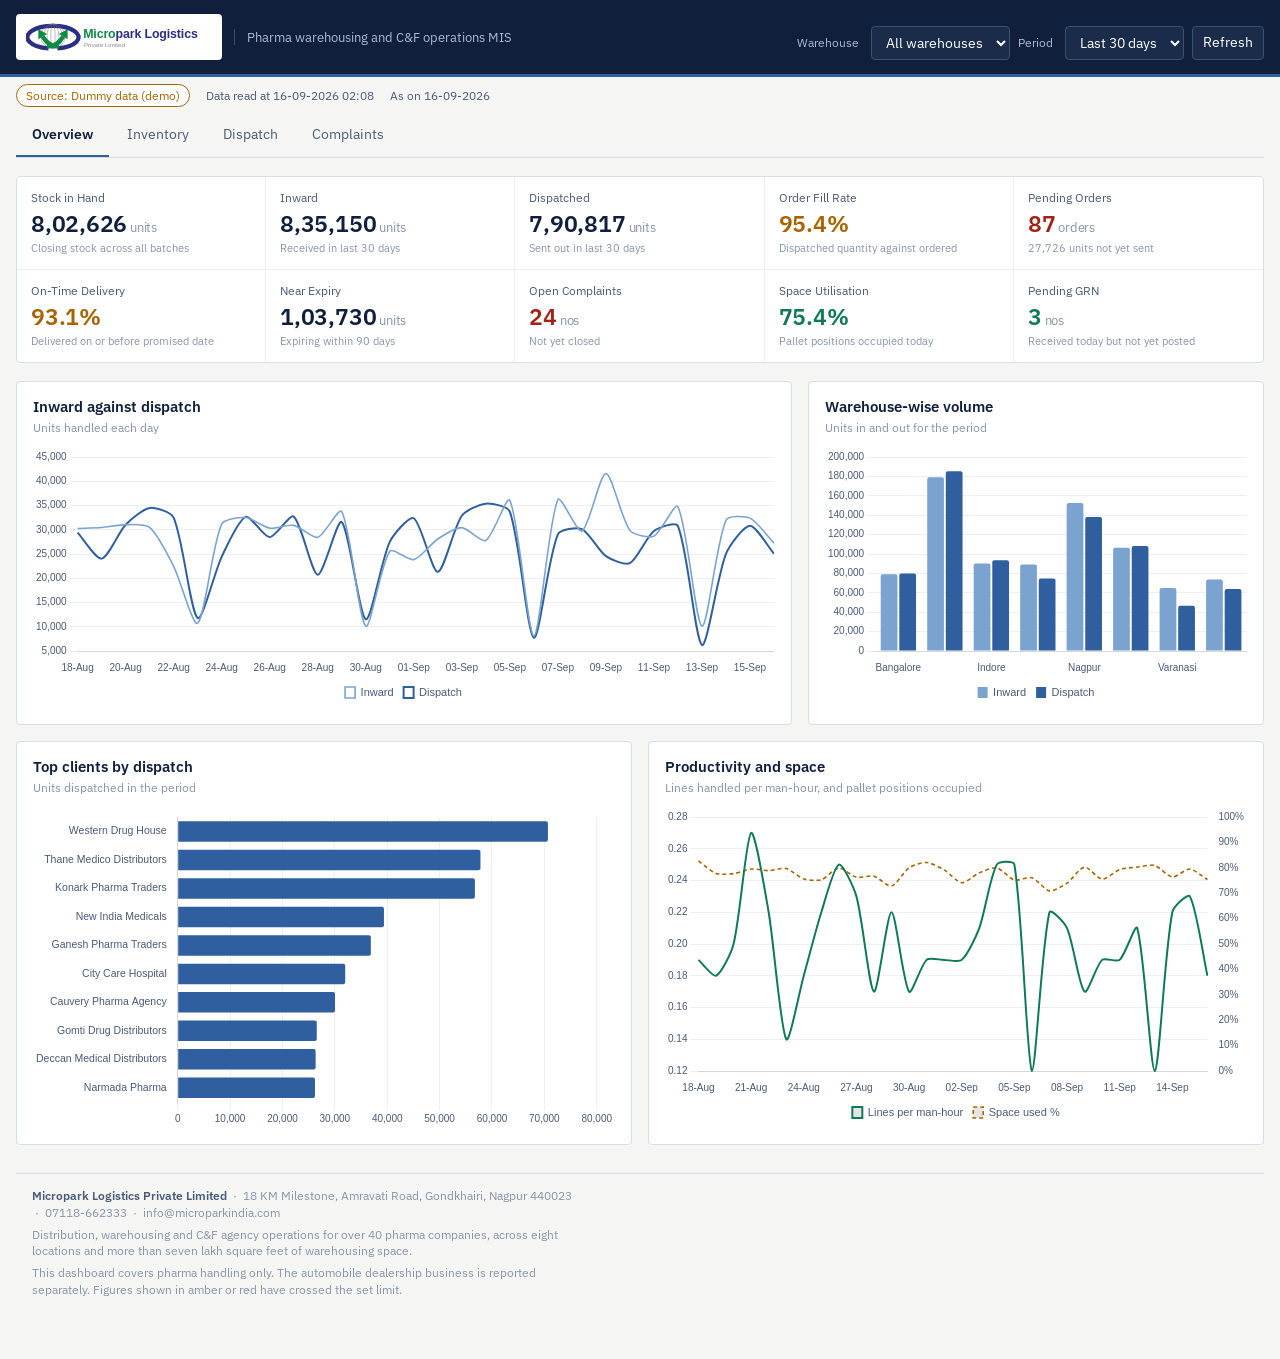
==== preview/dashboard_preview.html @ f36606d7 "Add files via upload" ====
<!DOCTYPE html>
<html lang="en">
<head>
<meta charset="utf-8">
<meta name="viewport" content="width=device-width, initial-scale=1">
<meta name="theme-color" content="#10203c">
<title>Micropark Logistics - Pharma Operations MIS</title>
<link rel="preconnect" href="https://fonts.googleapis.com">
<link rel="preconnect" href="https://fonts.gstatic.com" crossorigin>
<link href="https://fonts.googleapis.com/css2?family=IBM+Plex+Sans:wght@400;500;600&display=swap" rel="stylesheet">
<style>
/* Micropark Logistics - MIS Dashboard
   Colours follow the navy used in the company's reporting note.
   Figures turn amber or red only when they cross a threshold, so the
   exceptions are what catch the eye rather than the decoration. */

:root {
  --header-bg: #10203c;
  --header-fg: #ffffff;
  --header-sub: #a9bdd8;
  --ink: #10203c;
  --ink-soft: #4a5a75;
  --ink-faint: #8794a8;
  --paper: #f5f6f3;
  --surface: #ffffff;
  --rule: #d9dee6;
  --rule-soft: #eceff4;
  --blue: #2f5f9e;
  --blue-soft: #7ba3d0;
  --good: #0f7a5a;
  --watch: #a86400;
  --breach: #a32218;
  --radius: 4px;
  --maxw: 1360px;
}

@media (prefers-color-scheme: dark) {
  :root:not([data-theme="light"]) {
    --ink: #e8edf5;
    --ink-soft: #a9b6c8;
    --ink-faint: #7c8798;
    --paper: #0f1622;
    --surface: #161f2e;
    --rule: #2a3648;
    --rule-soft: #1e2938;
    --blue: #7ba3d0;
    --blue-soft: #4a6f9e;
    --good: #4cba92;
    --watch: #d79a3a;
    --breach: #e0705f;
  }
}

:root[data-theme="dark"] {
  --ink: #e8edf5;
  --ink-soft: #a9b6c8;
  --ink-faint: #7c8798;
  --paper: #0f1622;
  --surface: #161f2e;
  --rule: #2a3648;
  --rule-soft: #1e2938;
  --blue: #7ba3d0;
  --blue-soft: #4a6f9e;
  --good: #4cba92;
  --watch: #d79a3a;
  --breach: #e0705f;
}

* { box-sizing: border-box; }

html, body {
  margin: 0;
  padding: 0;
  background: var(--paper);
  color: var(--ink);
  font-family: "IBM Plex Sans", "Segoe UI", system-ui, -apple-system, Arial, sans-serif;
  font-size: 15px;
  line-height: 1.45;
  -webkit-text-size-adjust: 100%;
}

.wrap { max-width: var(--maxw); margin: 0 auto; padding: 0 16px 56px; }

/* ---------------------------------------------------------------- header */
header {
  background: var(--header-bg);
  color: var(--header-fg);
  border-bottom: 3px solid var(--blue);
}
.head-inner {
  max-width: var(--maxw);
  margin: 0 auto;
  padding: 14px 16px;
  display: flex;
  flex-wrap: wrap;
  align-items: flex-end;
  gap: 12px 20px;
}
.brand {
  display: flex;
  align-items: center;
  gap: 12px;
  text-decoration: none;
  color: inherit;
  min-width: 0;
}
/* the logo is dark on transparent, so it sits on a white plate over the navy bar */
.logo-plate {
  background: #fff;
  border-radius: 4px;
  padding: 6px 10px;
  display: inline-flex;
  align-items: center;
  flex: none;
}
.brand img { height: 34px; width: auto; display: block; }
.brand-sub {
  font-size: 12.5px;
  color: var(--header-sub);
  padding-left: 12px;
  border-left: 1px solid #3b5170;
  line-height: 1.3;
}
.controls { margin-left: auto; display: flex; flex-wrap: wrap; gap: 8px; align-items: center; }

.controls label { font-size: 12px; color: var(--header-sub); margin-right: 4px; }

select, .btn {
  font: inherit;
  font-size: 13.5px;
  padding: 6px 10px;
  border-radius: var(--radius);
  border: 1px solid #3b5170;
  background: #1b2c4a;
  color: #fff;
  cursor: pointer;
}
select:focus-visible, .btn:focus-visible, .tab:focus-visible {
  outline: 2px solid #9dc1ea;
  outline-offset: 2px;
}
.btn:hover { background: #24395e; }

.meta-bar {
  max-width: var(--maxw);
  margin: 0 auto;
  padding: 7px 16px;
  font-size: 12px;
  color: var(--ink-soft);
  display: flex;
  flex-wrap: wrap;
  gap: 6px 16px;
  align-items: center;
}
.chip {
  border: 1px solid var(--rule);
  border-radius: 999px;
  padding: 2px 9px;
  background: var(--surface);
}
.chip.demo { border-color: var(--watch); color: var(--watch); }

/* ---------------------------------------------------------------- tabs */
nav.tabs {
  display: flex;
  gap: 2px;
  border-bottom: 1px solid var(--rule);
  overflow-x: auto;
  scrollbar-width: none;
  margin-bottom: 18px;
}
nav.tabs::-webkit-scrollbar { display: none; }
.tab {
  font: inherit;
  font-size: 14px;
  white-space: nowrap;
  padding: 10px 16px;
  background: none;
  border: none;
  border-bottom: 2px solid transparent;
  color: var(--ink-soft);
  cursor: pointer;
}
.tab[aria-selected="true"] {
  color: var(--ink);
  font-weight: 600;
  border-bottom-color: var(--blue);
}

/* ---------------------------------------------------------------- KPI strip */
.kpi-strip {
  background: var(--surface);
  border: 1px solid var(--rule);
  border-radius: var(--radius);
  display: grid;
  grid-template-columns: repeat(5, 1fr);
  margin-bottom: 18px;
}
.kpi {
  padding: 13px 14px 12px;
  border-right: 1px solid var(--rule-soft);
  border-bottom: 1px solid var(--rule-soft);
  min-width: 0;
}
.kpi:nth-child(5n) { border-right: none; }
.kpi:nth-last-child(-n+5) { border-bottom: none; }
.kpi .label {
  font-size: 11.5px;
  color: var(--ink-soft);
  margin-bottom: 5px;
  white-space: nowrap;
  overflow: hidden;
  text-overflow: ellipsis;
}
.kpi .value {
  font-size: 23px;
  font-weight: 600;
  font-variant-numeric: tabular-nums;
  letter-spacing: -0.01em;
  line-height: 1.1;
}
.kpi .value .unit { font-size: 12.5px; font-weight: 400; color: var(--ink-faint); margin-left: 3px; }
.kpi .hint {
  font-size: 11px;
  color: var(--ink-faint);
  margin-top: 4px;
  overflow: hidden;
  text-overflow: ellipsis;
  white-space: nowrap;
}
.kpi.watch .value { color: var(--watch); }
.kpi.breach .value { color: var(--breach); }
.kpi.good .value { color: var(--good); }

/* ---------------------------------------------------------------- panels */
.grid { display: grid; gap: 16px; }
.grid.two { grid-template-columns: 1fr 1fr; }
.grid.three { grid-template-columns: 1fr 1fr 1fr; }
.grid.wide-left { grid-template-columns: 1.7fr 1fr; }

.panel {
  background: var(--surface);
  border: 1px solid var(--rule);
  border-radius: var(--radius);
  padding: 14px 16px 16px;
  min-width: 0;
}
.panel h2 {
  margin: 0 0 2px;
  font-size: 14.5px;
  font-weight: 600;
}
.panel p.sub {
  margin: 0 0 12px;
  font-size: 12px;
  color: var(--ink-faint);
}
.chart-box { position: relative; height: 260px; }
.chart-box.short { height: 210px; }
.chart-box.tall { height: 320px; }

/* ---------------------------------------------------------------- tables */
.table-scroll { overflow-x: auto; }
table { border-collapse: collapse; width: 100%; font-size: 13px; }
th, td {
  text-align: left;
  padding: 7px 10px;
  border-bottom: 1px solid var(--rule-soft);
  white-space: nowrap;
}
th {
  font-size: 11.5px;
  font-weight: 600;
  color: var(--ink-soft);
  border-bottom: 1px solid var(--rule);
  position: sticky;
  top: 0;
  background: var(--surface);
}
td.num, th.num { text-align: right; font-variant-numeric: tabular-nums; }
tbody tr:last-child td { border-bottom: none; }
.flag-breach { color: var(--breach); font-weight: 600; }
.flag-watch { color: var(--watch); font-weight: 600; }
.flag-good { color: var(--good); }

.empty { color: var(--ink-faint); font-size: 13px; padding: 16px 0; }
.chart-empty {
  position: absolute;
  inset: 0;
  display: flex;
  align-items: center;
  justify-content: center;
  text-align: center;
}

footer {
  max-width: var(--maxw);
  margin: 28px auto 0;
  padding: 14px 16px 0;
  border-top: 1px solid var(--rule);
  font-size: 11.5px;
  color: var(--ink-faint);
}
footer p { margin: 0 0 5px; max-width: 78ch; }
footer strong { color: var(--ink-soft); font-weight: 600; }

.hidden { display: none !important; }

/* ---------------------------------------------------------------- mobile */
@media (max-width: 1080px) {
  .kpi-strip { grid-template-columns: repeat(3, 1fr); }
  .kpi:nth-child(5n) { border-right: 1px solid var(--rule-soft); }
  .kpi:nth-child(3n) { border-right: none; }
  .kpi:nth-last-child(-n+5) { border-bottom: 1px solid var(--rule-soft); }
  .kpi:nth-last-child(-n+1) { border-bottom: none; }
  .grid.two, .grid.three, .grid.wide-left { grid-template-columns: 1fr; }
}

@media (max-width: 620px) {
  body { font-size: 14.5px; }
  .head-inner { padding: 12px 14px; }
  .brand img { height: 25px; }
  .logo-plate { padding: 5px 8px; }
  .brand-sub { display: none; }
  .controls { margin-left: 0; width: 100%; }
  select { flex: 1; min-width: 0; }
  .kpi-strip { grid-template-columns: 1fr 1fr; }
  .kpi:nth-child(3n) { border-right: 1px solid var(--rule-soft); }
  .kpi:nth-child(2n) { border-right: none; }
  .kpi .value { font-size: 20px; }
  .kpi .hint { display: none; }
  .chart-box { height: 230px; }
  .chart-box.tall { height: 270px; }
  .wrap { padding: 0 12px 44px; }
}

@media (prefers-reduced-motion: reduce) {
  * { animation: none !important; transition: none !important; }
}

</style>
</head>
<body>

<header>
  <div class="head-inner">
    <a class="brand" href="/">
      <span class="logo-plate">
        <img id="logo-img" src="[data-uri]" alt="Micropark Logistics Private Limited">
      </span>
      <span class="brand-sub">Pharma warehousing and C&amp;F operations MIS</span>
    </a>
    <div class="controls">
      <label for="warehouse">Warehouse</label>
      <select id="warehouse"></select>
      <label for="period">Period</label>
      <select id="period">
        <option value="7">Last 7 days</option>
        <option value="30" selected>Last 30 days</option>
        <option value="90">Last 90 days</option>
      </select>
      <button class="btn" id="refresh" type="button">Refresh</button>
    </div>
  </div>
</header>

<div class="meta-bar">
  <span class="chip" id="source-chip">Loading</span>
  <span id="updated"></span>
  <span id="today"></span>
</div>

<div class="wrap">

  <nav class="tabs" role="tablist">
    <button class="tab" role="tab" aria-selected="true" data-tab="overview">Overview</button>
    <button class="tab" role="tab" aria-selected="false" data-tab="inventory">Inventory</button>
    <button class="tab" role="tab" aria-selected="false" data-tab="dispatch">Dispatch</button>
    <button class="tab" role="tab" aria-selected="false" data-tab="complaints">Complaints</button>
  </nav>

  <div class="kpi-strip" id="kpis"></div>

  <!-- ---------------------------------------------------------- overview -->
  <section id="panel-overview">
    <div class="grid wide-left" style="margin-bottom:16px">
      <div class="panel">
        <h2>Inward against dispatch</h2>
        <p class="sub">Units handled each day</p>
        <div class="chart-box"><canvas id="ch-trend"></canvas></div>
      </div>
      <div class="panel">
        <h2>Warehouse-wise volume</h2>
        <p class="sub">Units in and out for the period</p>
        <div class="chart-box"><canvas id="ch-wh"></canvas></div>
      </div>
    </div>
    <div class="grid two">
      <div class="panel">
        <h2>Top clients by dispatch</h2>
        <p class="sub">Units dispatched in the period</p>
        <div class="chart-box tall"><canvas id="ch-clients"></canvas></div>
      </div>
      <div class="panel">
        <h2>Productivity and space</h2>
        <p class="sub">Lines handled per man-hour, and pallet positions occupied</p>
        <div class="chart-box tall"><canvas id="ch-prod"></canvas></div>
      </div>
    </div>
  </section>

  <!-- ---------------------------------------------------------- inventory -->
  <section id="panel-inventory" class="hidden">
    <div class="grid two" style="margin-bottom:16px">
      <div class="panel">
        <h2>Stock by time left to expiry</h2>
        <p class="sub">Units, current batch position</p>
        <div class="chart-box"><canvas id="ch-expiry"></canvas></div>
      </div>
      <div class="panel">
        <h2>Stock ageing</h2>
        <p class="sub">Units by days since the batch last moved</p>
        <div class="chart-box"><canvas id="ch-ageing"></canvas></div>
      </div>
    </div>
    <div class="grid two">
      <div class="panel">
        <h2>Highest stock items</h2>
        <p class="sub">Units in hand</p>
        <div class="chart-box tall"><canvas id="ch-stock"></canvas></div>
      </div>
      <div class="panel">
        <h2>Batches expiring within 90 days</h2>
        <p class="sub">Action needed, earliest first</p>
        <div class="table-scroll" style="max-height:320px;overflow-y:auto">
          <table id="tbl-expiry"></table>
        </div>
      </div>
    </div>
  </section>

  <!-- ---------------------------------------------------------- dispatch -->
  <section id="panel-dispatch" class="hidden">
    <div class="grid two" style="margin-bottom:16px">
      <div class="panel">
        <h2>Why orders are pending</h2>
        <p class="sub">Units held up, by reason</p>
        <div class="chart-box"><canvas id="ch-reasons"></canvas></div>
      </div>
      <div class="panel">
        <h2>Transporter performance</h2>
        <p class="sub">Delivery reliability for the period</p>
        <div class="table-scroll"><table id="tbl-transport"></table></div>
      </div>
    </div>
    <div class="panel">
      <h2>Pending orders</h2>
      <p class="sub">Oldest first</p>
      <div class="table-scroll" style="max-height:420px;overflow-y:auto">
        <table id="tbl-pending"></table>
      </div>
    </div>
  </section>

  <!-- ---------------------------------------------------------- complaints -->
  <section id="panel-complaints" class="hidden">
    <div class="kpi-strip" id="cmp-tiles" style="margin-bottom:16px"></div>
    <div class="grid three" style="margin-bottom:16px">
      <div class="panel">
        <h2>By category</h2>
        <p class="sub">All complaints in the period</p>
        <div class="chart-box short"><canvas id="ch-cmp-cat"></canvas></div>
      </div>
      <div class="panel">
        <h2>By root cause</h2>
        <p class="sub">Closed complaints only</p>
        <div class="chart-box short"><canvas id="ch-cmp-cause"></canvas></div>
      </div>
      <div class="panel">
        <h2>Ageing of open complaints</h2>
        <p class="sub">Days since it was raised</p>
        <div class="chart-box short"><canvas id="ch-cmp-age"></canvas></div>
      </div>
    </div>
    <div class="panel">
      <h2>Open complaints</h2>
      <p class="sub">Oldest first</p>
      <div class="table-scroll" style="max-height:380px;overflow-y:auto">
        <table id="tbl-cmp"></table>
      </div>
    </div>
  </section>

  <footer>
    <p><strong>Micropark Logistics Private Limited</strong> &nbsp;&middot;&nbsp;
      18 KM Milestone, Amravati Road, Gondkhairi, Nagpur 440023 &nbsp;&middot;&nbsp;
      07118-662333 &nbsp;&middot;&nbsp; info@microparkindia.com</p>
    <p>Distribution, warehousing and C&amp;F agency operations for over 40 pharma companies,
      across eight locations and more than seven lakh square feet of warehousing space.</p>
    <p>This dashboard covers pharma handling only. The automobile dealership business is
      reported separately. Figures shown in amber or red have crossed the set limit.</p>
  </footer>
</div>

<script>
/*!
 * Chart.js v4.4.1
 * https://www.chartjs.org
 * (c) 2023 Chart.js Contributors
 * Released under the MIT License
 */
!function(t,e){"object"==typeof exports&&"undefined"!=typeof module?module.exports=e():"function"==typeof define&&define.amd?define(e):(t="undefined"!=typeof globalThis?globalThis:t||self).Chart=e()}(this,(function(){"use strict";var t=Object.freeze({__proto__:null,get Colors(){return Go},get Decimation(){return Qo},get Filler(){return ma},get Legend(){return ya},get SubTitle(){return ka},get Title(){return Ma},get Tooltip(){return Ba}});function e(){}const i=(()=>{let t=0;return()=>t++})();function s(t){return null==t}function n(t){if(Array.isArray&&Array.isArray(t))return!0;const e=Object.prototype.toString.call(t);return"[object"===e.slice(0,7)&&"Array]"===e.slice(-6)}function o(t){return null!==t&&"[object Object]"===Object.prototype.toString.call(t)}function a(t){return("number"==typeof t||t instanceof Number)&&isFinite(+t)}function r(t,e){return a(t)?t:e}function l(t,e){return void 0===t?e:t}const h=(t,e)=>"string"==typeof t&&t.endsWith("%")?parseFloat(t)/100:+t/e,c=(t,e)=>"string"==typeof t&&t.endsWith("%")?parseFloat(t)/100*e:+t;function d(t,e,i){if(t&&"function"==typeof t.call)return t.apply(i,e)}function u(t,e,i,s){let a,r,l;if(n(t))if(r=t.length,s)for(a=r-1;a>=0;a--)e.call(i,t[a],a);else for(a=0;a<r;a++)e.call(i,t[a],a);else if(o(t))for(l=Object.keys(t),r=l.length,a=0;a<r;a++)e.call(i,t[l[a]],l[a])}function f(t,e){let i,s,n,o;if(!t||!e||t.length!==e.length)return!1;for(i=0,s=t.length;i<s;++i)if(n=t[i],o=e[i],n.datasetIndex!==o.datasetIndex||n.index!==o.index)return!1;return!0}function g(t){if(n(t))return t.map(g);if(o(t)){const e=Object.create(null),i=Object.keys(t),s=i.length;let n=0;for(;n<s;++n)e[i[n]]=g(t[i[n]]);return e}return t}function p(t){return-1===["__proto__","prototype","constructor"].indexOf(t)}function m(t,e,i,s){if(!p(t))return;const n=e[t],a=i[t];o(n)&&o(a)?b(n,a,s):e[t]=g(a)}function b(t,e,i){const s=n(e)?e:[e],a=s.length;if(!o(t))return t;const r=(i=i||{}).merger||m;let l;for(let e=0;e<a;++e){if(l=s[e],!o(l))continue;const n=Object.keys(l);for(let e=0,s=n.length;e<s;++e)r(n[e],t,l,i)}return t}function x(t,e){return b(t,e,{merger:_})}function _(t,e,i){if(!p(t))return;const s=e[t],n=i[t];o(s)&&o(n)?x(s,n):Object.prototype.hasOwnProperty.call(e,t)||(e[t]=g(n))}const y={"":t=>t,x:t=>t.x,y:t=>t.y};function v(t){const e=t.split("."),i=[];let s="";for(const t of e)s+=t,s.endsWith("\\")?s=s.slice(0,-1)+".":(i.push(s),s="");return i}function M(t,e){const i=y[e]||(y[e]=function(t){const e=v(t);return t=>{for(const i of e){if(""===i)break;t=t&&t[i]}return t}}(e));return i(t)}function w(t){return t.charAt(0).toUpperCase()+t.slice(1)}const k=t=>void 0!==t,S=t=>"function"==typeof t,P=(t,e)=>{if(t.size!==e.size)return!1;for(const i of t)if(!e.has(i))return!1;return!0};function D(t){return"mouseup"===t.type||"click"===t.type||"contextmenu"===t.type}const C=Math.PI,O=2*C,A=O+C,T=Number.POSITIVE_INFINITY,L=C/180,E=C/2,R=C/4,I=2*C/3,z=Math.log10,F=Math.sign;function V(t,e,i){return Math.abs(t-e)<i}function B(t){const e=Math.round(t);t=V(t,e,t/1e3)?e:t;const i=Math.pow(10,Math.floor(z(t))),s=t/i;return(s<=1?1:s<=2?2:s<=5?5:10)*i}function W(t){const e=[],i=Math.sqrt(t);let s;for(s=1;s<i;s++)t%s==0&&(e.push(s),e.push(t/s));return i===(0|i)&&e.push(i),e.sort(((t,e)=>t-e)).pop(),e}function N(t){return!isNaN(parseFloat(t))&&isFinite(t)}function H(t,e){const i=Math.round(t);return i-e<=t&&i+e>=t}function j(t,e,i){let s,n,o;for(s=0,n=t.length;s<n;s++)o=t[s][i],isNaN(o)||(e.min=Math.min(e.min,o),e.max=Math.max(e.max,o))}function $(t){return t*(C/180)}function Y(t){return t*(180/C)}function U(t){if(!a(t))return;let e=1,i=0;for(;Math.round(t*e)/e!==t;)e*=10,i++;return i}function X(t,e){const i=e.x-t.x,s=e.y-t.y,n=Math.sqrt(i*i+s*s);let o=Math.atan2(s,i);return o<-.5*C&&(o+=O),{angle:o,distance:n}}function q(t,e){return Math.sqrt(Math.pow(e.x-t.x,2)+Math.pow(e.y-t.y,2))}function K(t,e){return(t-e+A)%O-C}function G(t){return(t%O+O)%O}function Z(t,e,i,s){const n=G(t),o=G(e),a=G(i),r=G(o-n),l=G(a-n),h=G(n-o),c=G(n-a);return n===o||n===a||s&&o===a||r>l&&h<c}function J(t,e,i){return Math.max(e,Math.min(i,t))}function Q(t){return J(t,-32768,32767)}function tt(t,e,i,s=1e-6){return t>=Math.min(e,i)-s&&t<=Math.max(e,i)+s}function et(t,e,i){i=i||(i=>t[i]<e);let s,n=t.length-1,o=0;for(;n-o>1;)s=o+n>>1,i(s)?o=s:n=s;return{lo:o,hi:n}}const it=(t,e,i,s)=>et(t,i,s?s=>{const n=t[s][e];return n<i||n===i&&t[s+1][e]===i}:s=>t[s][e]<i),st=(t,e,i)=>et(t,i,(s=>t[s][e]>=i));function nt(t,e,i){let s=0,n=t.length;for(;s<n&&t[s]<e;)s++;for(;n>s&&t[n-1]>i;)n--;return s>0||n<t.length?t.slice(s,n):t}const ot=["push","pop","shift","splice","unshift"];function at(t,e){t._chartjs?t._chartjs.listeners.push(e):(Object.defineProperty(t,"_chartjs",{configurable:!0,enumerable:!1,value:{listeners:[e]}}),ot.forEach((e=>{const i="_onData"+w(e),s=t[e];Object.defineProperty(t,e,{configurable:!0,enumerable:!1,value(...e){const n=s.apply(this,e);return t._chartjs.listeners.forEach((t=>{"function"==typeof t[i]&&t[i](...e)})),n}})})))}function rt(t,e){const i=t._chartjs;if(!i)return;const s=i.listeners,n=s.indexOf(e);-1!==n&&s.splice(n,1),s.length>0||(ot.forEach((e=>{delete t[e]})),delete t._chartjs)}function lt(t){const e=new Set(t);return e.size===t.length?t:Array.from(e)}const ht="undefined"==typeof window?function(t){return t()}:window.requestAnimationFrame;function ct(t,e){let i=[],s=!1;return function(...n){i=n,s||(s=!0,ht.call(window,(()=>{s=!1,t.apply(e,i)})))}}function dt(t,e){let i;return function(...s){return e?(clearTimeout(i),i=setTimeout(t,e,s)):t.apply(this,s),e}}const ut=t=>"start"===t?"left":"end"===t?"right":"center",ft=(t,e,i)=>"start"===t?e:"end"===t?i:(e+i)/2,gt=(t,e,i,s)=>t===(s?"left":"right")?i:"center"===t?(e+i)/2:e;function pt(t,e,i){const s=e.length;let n=0,o=s;if(t._sorted){const{iScale:a,_parsed:r}=t,l=a.axis,{min:h,max:c,minDefined:d,maxDefined:u}=a.getUserBounds();d&&(n=J(Math.min(it(r,l,h).lo,i?s:it(e,l,a.getPixelForValue(h)).lo),0,s-1)),o=u?J(Math.max(it(r,a.axis,c,!0).hi+1,i?0:it(e,l,a.getPixelForValue(c),!0).hi+1),n,s)-n:s-n}return{start:n,count:o}}function mt(t){const{xScale:e,yScale:i,_scaleRanges:s}=t,n={xmin:e.min,xmax:e.max,ymin:i.min,ymax:i.max};if(!s)return t._scaleRanges=n,!0;const o=s.xmin!==e.min||s.xmax!==e.max||s.ymin!==i.min||s.ymax!==i.max;return Object.assign(s,n),o}class bt{constructor(){this._request=null,this._charts=new Map,this._running=!1,this._lastDate=void 0}_notify(t,e,i,s){const n=e.listeners[s],o=e.duration;n.forEach((s=>s({chart:t,initial:e.initial,numSteps:o,currentStep:Math.min(i-e.start,o)})))}_refresh(){this._request||(this._running=!0,this._request=ht.call(window,(()=>{this._update(),this._request=null,this._running&&this._refresh()})))}_update(t=Date.now()){let e=0;this._charts.forEach(((i,s)=>{if(!i.running||!i.items.length)return;const n=i.items;let o,a=n.length-1,r=!1;for(;a>=0;--a)o=n[a],o._active?(o._total>i.duration&&(i.duration=o._total),o.tick(t),r=!0):(n[a]=n[n.length-1],n.pop());r&&(s.draw(),this._notify(s,i,t,"progress")),n.length||(i.running=!1,this._notify(s,i,t,"complete"),i.initial=!1),e+=n.length})),this._lastDate=t,0===e&&(this._running=!1)}_getAnims(t){const e=this._charts;let i=e.get(t);return i||(i={running:!1,initial:!0,items:[],listeners:{complete:[],progress:[]}},e.set(t,i)),i}listen(t,e,i){this._getAnims(t).listeners[e].push(i)}add(t,e){e&&e.length&&this._getAnims(t).items.push(...e)}has(t){return this._getAnims(t).items.length>0}start(t){const e=this._charts.get(t);e&&(e.running=!0,e.start=Date.now(),e.duration=e.items.reduce(((t,e)=>Math.max(t,e._duration)),0),this._refresh())}running(t){if(!this._running)return!1;const e=this._charts.get(t);return!!(e&&e.running&&e.items.length)}stop(t){const e=this._charts.get(t);if(!e||!e.items.length)return;const i=e.items;let s=i.length-1;for(;s>=0;--s)i[s].cancel();e.items=[],this._notify(t,e,Date.now(),"complete")}remove(t){return this._charts.delete(t)}}var xt=new bt;
/*!
 * @kurkle/color v0.3.2
 * https://github.com/kurkle/color#readme
 * (c) 2023 Jukka Kurkela
 * Released under the MIT License
 */function _t(t){return t+.5|0}const yt=(t,e,i)=>Math.max(Math.min(t,i),e);function vt(t){return yt(_t(2.55*t),0,255)}function Mt(t){return yt(_t(255*t),0,255)}function wt(t){return yt(_t(t/2.55)/100,0,1)}function kt(t){return yt(_t(100*t),0,100)}const St={0:0,1:1,2:2,3:3,4:4,5:5,6:6,7:7,8:8,9:9,A:10,B:11,C:12,D:13,E:14,F:15,a:10,b:11,c:12,d:13,e:14,f:15},Pt=[..."0123456789ABCDEF"],Dt=t=>Pt[15&t],Ct=t=>Pt[(240&t)>>4]+Pt[15&t],Ot=t=>(240&t)>>4==(15&t);function At(t){var e=(t=>Ot(t.r)&&Ot(t.g)&&Ot(t.b)&&Ot(t.a))(t)?Dt:Ct;return t?"#"+e(t.r)+e(t.g)+e(t.b)+((t,e)=>t<255?e(t):"")(t.a,e):void 0}const Tt=/^(hsla?|hwb|hsv)\(\s*([-+.e\d]+)(?:deg)?[\s,]+([-+.e\d]+)%[\s,]+([-+.e\d]+)%(?:[\s,]+([-+.e\d]+)(%)?)?\s*\)$/;function Lt(t,e,i){const s=e*Math.min(i,1-i),n=(e,n=(e+t/30)%12)=>i-s*Math.max(Math.min(n-3,9-n,1),-1);return[n(0),n(8),n(4)]}function Et(t,e,i){const s=(s,n=(s+t/60)%6)=>i-i*e*Math.max(Math.min(n,4-n,1),0);return[s(5),s(3),s(1)]}function Rt(t,e,i){const s=Lt(t,1,.5);let n;for(e+i>1&&(n=1/(e+i),e*=n,i*=n),n=0;n<3;n++)s[n]*=1-e-i,s[n]+=e;return s}function It(t){const e=t.r/255,i=t.g/255,s=t.b/255,n=Math.max(e,i,s),o=Math.min(e,i,s),a=(n+o)/2;let r,l,h;return n!==o&&(h=n-o,l=a>.5?h/(2-n-o):h/(n+o),r=function(t,e,i,s,n){return t===n?(e-i)/s+(e<i?6:0):e===n?(i-t)/s+2:(t-e)/s+4}(e,i,s,h,n),r=60*r+.5),[0|r,l||0,a]}function zt(t,e,i,s){return(Array.isArray(e)?t(e[0],e[1],e[2]):t(e,i,s)).map(Mt)}function Ft(t,e,i){return zt(Lt,t,e,i)}function Vt(t){return(t%360+360)%360}function Bt(t){const e=Tt.exec(t);let i,s=255;if(!e)return;e[5]!==i&&(s=e[6]?vt(+e[5]):Mt(+e[5]));const n=Vt(+e[2]),o=+e[3]/100,a=+e[4]/100;return i="hwb"===e[1]?function(t,e,i){return zt(Rt,t,e,i)}(n,o,a):"hsv"===e[1]?function(t,e,i){return zt(Et,t,e,i)}(n,o,a):Ft(n,o,a),{r:i[0],g:i[1],b:i[2],a:s}}const Wt={x:"dark",Z:"light",Y:"re",X:"blu",W:"gr",V:"medium",U:"slate",A:"ee",T:"ol",S:"or",B:"ra",C:"lateg",D:"ights",R:"in",Q:"turquois",E:"hi",P:"ro",O:"al",N:"le",M:"de",L:"yello",F:"en",K:"ch",G:"arks",H:"ea",I:"ightg",J:"wh"},Nt={OiceXe:"f0f8ff",antiquewEte:"faebd7",aqua:"ffff",aquamarRe:"7fffd4",azuY:"f0ffff",beige:"f5f5dc",bisque:"ffe4c4",black:"0",blanKedOmond:"ffebcd",Xe:"ff",XeviTet:"8a2be2",bPwn:"a52a2a",burlywood:"deb887",caMtXe:"5f9ea0",KartYuse:"7fff00",KocTate:"d2691e",cSO:"ff7f50",cSnflowerXe:"6495ed",cSnsilk:"fff8dc",crimson:"dc143c",cyan:"ffff",xXe:"8b",xcyan:"8b8b",xgTMnPd:"b8860b",xWay:"a9a9a9",xgYF:"6400",xgYy:"a9a9a9",xkhaki:"bdb76b",xmagFta:"8b008b",xTivegYF:"556b2f",xSange:"ff8c00",xScEd:"9932cc",xYd:"8b0000",xsOmon:"e9967a",xsHgYF:"8fbc8f",xUXe:"483d8b",xUWay:"2f4f4f",xUgYy:"2f4f4f",xQe:"ced1",xviTet:"9400d3",dAppRk:"ff1493",dApskyXe:"bfff",dimWay:"696969",dimgYy:"696969",dodgerXe:"1e90ff",fiYbrick:"b22222",flSOwEte:"fffaf0",foYstWAn:"228b22",fuKsia:"ff00ff",gaRsbSo:"dcdcdc",ghostwEte:"f8f8ff",gTd:"ffd700",gTMnPd:"daa520",Way:"808080",gYF:"8000",gYFLw:"adff2f",gYy:"808080",honeyMw:"f0fff0",hotpRk:"ff69b4",RdianYd:"cd5c5c",Rdigo:"4b0082",ivSy:"fffff0",khaki:"f0e68c",lavFMr:"e6e6fa",lavFMrXsh:"fff0f5",lawngYF:"7cfc00",NmoncEffon:"fffacd",ZXe:"add8e6",ZcSO:"f08080",Zcyan:"e0ffff",ZgTMnPdLw:"fafad2",ZWay:"d3d3d3",ZgYF:"90ee90",ZgYy:"d3d3d3",ZpRk:"ffb6c1",ZsOmon:"ffa07a",ZsHgYF:"20b2aa",ZskyXe:"87cefa",ZUWay:"778899",ZUgYy:"778899",ZstAlXe:"b0c4de",ZLw:"ffffe0",lime:"ff00",limegYF:"32cd32",lRF:"faf0e6",magFta:"ff00ff",maPon:"800000",VaquamarRe:"66cdaa",VXe:"cd",VScEd:"ba55d3",VpurpN:"9370db",VsHgYF:"3cb371",VUXe:"7b68ee",VsprRggYF:"fa9a",VQe:"48d1cc",VviTetYd:"c71585",midnightXe:"191970",mRtcYam:"f5fffa",mistyPse:"ffe4e1",moccasR:"ffe4b5",navajowEte:"ffdead",navy:"80",Tdlace:"fdf5e6",Tive:"808000",TivedBb:"6b8e23",Sange:"ffa500",SangeYd:"ff4500",ScEd:"da70d6",pOegTMnPd:"eee8aa",pOegYF:"98fb98",pOeQe:"afeeee",pOeviTetYd:"db7093",papayawEp:"ffefd5",pHKpuff:"ffdab9",peru:"cd853f",pRk:"ffc0cb",plum:"dda0dd",powMrXe:"b0e0e6",purpN:"800080",YbeccapurpN:"663399",Yd:"ff0000",Psybrown:"bc8f8f",PyOXe:"4169e1",saddNbPwn:"8b4513",sOmon:"fa8072",sandybPwn:"f4a460",sHgYF:"2e8b57",sHshell:"fff5ee",siFna:"a0522d",silver:"c0c0c0",skyXe:"87ceeb",UXe:"6a5acd",UWay:"708090",UgYy:"708090",snow:"fffafa",sprRggYF:"ff7f",stAlXe:"4682b4",tan:"d2b48c",teO:"8080",tEstN:"d8bfd8",tomato:"ff6347",Qe:"40e0d0",viTet:"ee82ee",JHt:"f5deb3",wEte:"ffffff",wEtesmoke:"f5f5f5",Lw:"ffff00",LwgYF:"9acd32"};let Ht;function jt(t){Ht||(Ht=function(){const t={},e=Object.keys(Nt),i=Object.keys(Wt);let s,n,o,a,r;for(s=0;s<e.length;s++){for(a=r=e[s],n=0;n<i.length;n++)o=i[n],r=r.replace(o,Wt[o]);o=parseInt(Nt[a],16),t[r]=[o>>16&255,o>>8&255,255&o]}return t}(),Ht.transparent=[0,0,0,0]);const e=Ht[t.toLowerCase()];return e&&{r:e[0],g:e[1],b:e[2],a:4===e.length?e[3]:255}}const $t=/^rgba?\(\s*([-+.\d]+)(%)?[\s,]+([-+.e\d]+)(%)?[\s,]+([-+.e\d]+)(%)?(?:[\s,/]+([-+.e\d]+)(%)?)?\s*\)$/;const Yt=t=>t<=.0031308?12.92*t:1.055*Math.pow(t,1/2.4)-.055,Ut=t=>t<=.04045?t/12.92:Math.pow((t+.055)/1.055,2.4);function Xt(t,e,i){if(t){let s=It(t);s[e]=Math.max(0,Math.min(s[e]+s[e]*i,0===e?360:1)),s=Ft(s),t.r=s[0],t.g=s[1],t.b=s[2]}}function qt(t,e){return t?Object.assign(e||{},t):t}function Kt(t){var e={r:0,g:0,b:0,a:255};return Array.isArray(t)?t.length>=3&&(e={r:t[0],g:t[1],b:t[2],a:255},t.length>3&&(e.a=Mt(t[3]))):(e=qt(t,{r:0,g:0,b:0,a:1})).a=Mt(e.a),e}function Gt(t){return"r"===t.charAt(0)?function(t){const e=$t.exec(t);let i,s,n,o=255;if(e){if(e[7]!==i){const t=+e[7];o=e[8]?vt(t):yt(255*t,0,255)}return i=+e[1],s=+e[3],n=+e[5],i=255&(e[2]?vt(i):yt(i,0,255)),s=255&(e[4]?vt(s):yt(s,0,255)),n=255&(e[6]?vt(n):yt(n,0,255)),{r:i,g:s,b:n,a:o}}}(t):Bt(t)}class Zt{constructor(t){if(t instanceof Zt)return t;const e=typeof t;let i;var s,n,o;"object"===e?i=Kt(t):"string"===e&&(o=(s=t).length,"#"===s[0]&&(4===o||5===o?n={r:255&17*St[s[1]],g:255&17*St[s[2]],b:255&17*St[s[3]],a:5===o?17*St[s[4]]:255}:7!==o&&9!==o||(n={r:St[s[1]]<<4|St[s[2]],g:St[s[3]]<<4|St[s[4]],b:St[s[5]]<<4|St[s[6]],a:9===o?St[s[7]]<<4|St[s[8]]:255})),i=n||jt(t)||Gt(t)),this._rgb=i,this._valid=!!i}get valid(){return this._valid}get rgb(){var t=qt(this._rgb);return t&&(t.a=wt(t.a)),t}set rgb(t){this._rgb=Kt(t)}rgbString(){return this._valid?(t=this._rgb)&&(t.a<255?`rgba(${t.r}, ${t.g}, ${t.b}, ${wt(t.a)})`:`rgb(${t.r}, ${t.g}, ${t.b})`):void 0;var t}hexString(){return this._valid?At(this._rgb):void 0}hslString(){return this._valid?function(t){if(!t)return;const e=It(t),i=e[0],s=kt(e[1]),n=kt(e[2]);return t.a<255?`hsla(${i}, ${s}%, ${n}%, ${wt(t.a)})`:`hsl(${i}, ${s}%, ${n}%)`}(this._rgb):void 0}mix(t,e){if(t){const i=this.rgb,s=t.rgb;let n;const o=e===n?.5:e,a=2*o-1,r=i.a-s.a,l=((a*r==-1?a:(a+r)/(1+a*r))+1)/2;n=1-l,i.r=255&l*i.r+n*s.r+.5,i.g=255&l*i.g+n*s.g+.5,i.b=255&l*i.b+n*s.b+.5,i.a=o*i.a+(1-o)*s.a,this.rgb=i}return this}interpolate(t,e){return t&&(this._rgb=function(t,e,i){const s=Ut(wt(t.r)),n=Ut(wt(t.g)),o=Ut(wt(t.b));return{r:Mt(Yt(s+i*(Ut(wt(e.r))-s))),g:Mt(Yt(n+i*(Ut(wt(e.g))-n))),b:Mt(Yt(o+i*(Ut(wt(e.b))-o))),a:t.a+i*(e.a-t.a)}}(this._rgb,t._rgb,e)),this}clone(){return new Zt(this.rgb)}alpha(t){return this._rgb.a=Mt(t),this}clearer(t){return this._rgb.a*=1-t,this}greyscale(){const t=this._rgb,e=_t(.3*t.r+.59*t.g+.11*t.b);return t.r=t.g=t.b=e,this}opaquer(t){return this._rgb.a*=1+t,this}negate(){const t=this._rgb;return t.r=255-t.r,t.g=255-t.g,t.b=255-t.b,this}lighten(t){return Xt(this._rgb,2,t),this}darken(t){return Xt(this._rgb,2,-t),this}saturate(t){return Xt(this._rgb,1,t),this}desaturate(t){return Xt(this._rgb,1,-t),this}rotate(t){return function(t,e){var i=It(t);i[0]=Vt(i[0]+e),i=Ft(i),t.r=i[0],t.g=i[1],t.b=i[2]}(this._rgb,t),this}}function Jt(t){if(t&&"object"==typeof t){const e=t.toString();return"[object CanvasPattern]"===e||"[object CanvasGradient]"===e}return!1}function Qt(t){return Jt(t)?t:new Zt(t)}function te(t){return Jt(t)?t:new Zt(t).saturate(.5).darken(.1).hexString()}const ee=["x","y","borderWidth","radius","tension"],ie=["color","borderColor","backgroundColor"];const se=new Map;function ne(t,e,i){return function(t,e){e=e||{};const i=t+JSON.stringify(e);let s=se.get(i);return s||(s=new Intl.NumberFormat(t,e),se.set(i,s)),s}(e,i).format(t)}const oe={values:t=>n(t)?t:""+t,numeric(t,e,i){if(0===t)return"0";const s=this.chart.options.locale;let n,o=t;if(i.length>1){const e=Math.max(Math.abs(i[0].value),Math.abs(i[i.length-1].value));(e<1e-4||e>1e15)&&(n="scientific"),o=function(t,e){let i=e.length>3?e[2].value-e[1].value:e[1].value-e[0].value;Math.abs(i)>=1&&t!==Math.floor(t)&&(i=t-Math.floor(t));return i}(t,i)}const a=z(Math.abs(o)),r=isNaN(a)?1:Math.max(Math.min(-1*Math.floor(a),20),0),l={notation:n,minimumFractionDigits:r,maximumFractionDigits:r};return Object.assign(l,this.options.ticks.format),ne(t,s,l)},logarithmic(t,e,i){if(0===t)return"0";const s=i[e].significand||t/Math.pow(10,Math.floor(z(t)));return[1,2,3,5,10,15].includes(s)||e>.8*i.length?oe.numeric.call(this,t,e,i):""}};var ae={formatters:oe};const re=Object.create(null),le=Object.create(null);function he(t,e){if(!e)return t;const i=e.split(".");for(let e=0,s=i.length;e<s;++e){const s=i[e];t=t[s]||(t[s]=Object.create(null))}return t}function ce(t,e,i){return"string"==typeof e?b(he(t,e),i):b(he(t,""),e)}class de{constructor(t,e){this.animation=void 0,this.backgroundColor="rgba(0,0,0,0.1)",this.borderColor="rgba(0,0,0,0.1)",this.color="#666",this.datasets={},this.devicePixelRatio=t=>t.chart.platform.getDevicePixelRatio(),this.elements={},this.events=["mousemove","mouseout","click","touchstart","touchmove"],this.font={family:"'Helvetica Neue', 'Helvetica', 'Arial', sans-serif",size:12,style:"normal",lineHeight:1.2,weight:null},this.hover={},this.hoverBackgroundColor=(t,e)=>te(e.backgroundColor),this.hoverBorderColor=(t,e)=>te(e.borderColor),this.hoverColor=(t,e)=>te(e.color),this.indexAxis="x",this.interaction={mode:"nearest",intersect:!0,includeInvisible:!1},this.maintainAspectRatio=!0,this.onHover=null,this.onClick=null,this.parsing=!0,this.plugins={},this.responsive=!0,this.scale=void 0,this.scales={},this.showLine=!0,this.drawActiveElementsOnTop=!0,this.describe(t),this.apply(e)}set(t,e){return ce(this,t,e)}get(t){return he(this,t)}describe(t,e){return ce(le,t,e)}override(t,e){return ce(re,t,e)}route(t,e,i,s){const n=he(this,t),a=he(this,i),r="_"+e;Object.defineProperties(n,{[r]:{value:n[e],writable:!0},[e]:{enumerable:!0,get(){const t=this[r],e=a[s];return o(t)?Object.assign({},e,t):l(t,e)},set(t){this[r]=t}}})}apply(t){t.forEach((t=>t(this)))}}var ue=new de({_scriptable:t=>!t.startsWith("on"),_indexable:t=>"events"!==t,hover:{_fallback:"interaction"},interaction:{_scriptable:!1,_indexable:!1}},[function(t){t.set("animation",{delay:void 0,duration:1e3,easing:"easeOutQuart",fn:void 0,from:void 0,loop:void 0,to:void 0,type:void 0}),t.describe("animation",{_fallback:!1,_indexable:!1,_scriptable:t=>"onProgress"!==t&&"onComplete"!==t&&"fn"!==t}),t.set("animations",{colors:{type:"color",properties:ie},numbers:{type:"number",properties:ee}}),t.describe("animations",{_fallback:"animation"}),t.set("transitions",{active:{animation:{duration:400}},resize:{animation:{duration:0}},show:{animations:{colors:{from:"transparent"},visible:{type:"boolean",duration:0}}},hide:{animations:{colors:{to:"transparent"},visible:{type:"boolean",easing:"linear",fn:t=>0|t}}}})},function(t){t.set("layout",{autoPadding:!0,padding:{top:0,right:0,bottom:0,left:0}})},function(t){t.set("scale",{display:!0,offset:!1,reverse:!1,beginAtZero:!1,bounds:"ticks",clip:!0,grace:0,grid:{display:!0,lineWidth:1,drawOnChartArea:!0,drawTicks:!0,tickLength:8,tickWidth:(t,e)=>e.lineWidth,tickColor:(t,e)=>e.color,offset:!1},border:{display:!0,dash:[],dashOffset:0,width:1},title:{display:!1,text:"",padding:{top:4,bottom:4}},ticks:{minRotation:0,maxRotation:50,mirror:!1,textStrokeWidth:0,textStrokeColor:"",padding:3,display:!0,autoSkip:!0,autoSkipPadding:3,labelOffset:0,callback:ae.formatters.values,minor:{},major:{},align:"center",crossAlign:"near",showLabelBackdrop:!1,backdropColor:"rgba(255, 255, 255, 0.75)",backdropPadding:2}}),t.route("scale.ticks","color","","color"),t.route("scale.grid","color","","borderColor"),t.route("scale.border","color","","borderColor"),t.route("scale.title","color","","color"),t.describe("scale",{_fallback:!1,_scriptable:t=>!t.startsWith("before")&&!t.startsWith("after")&&"callback"!==t&&"parser"!==t,_indexable:t=>"borderDash"!==t&&"tickBorderDash"!==t&&"dash"!==t}),t.describe("scales",{_fallback:"scale"}),t.describe("scale.ticks",{_scriptable:t=>"backdropPadding"!==t&&"callback"!==t,_indexable:t=>"backdropPadding"!==t})}]);function fe(){return"undefined"!=typeof window&&"undefined"!=typeof document}function ge(t){let e=t.parentNode;return e&&"[object ShadowRoot]"===e.toString()&&(e=e.host),e}function pe(t,e,i){let s;return"string"==typeof t?(s=parseInt(t,10),-1!==t.indexOf("%")&&(s=s/100*e.parentNode[i])):s=t,s}const me=t=>t.ownerDocument.defaultView.getComputedStyle(t,null);function be(t,e){return me(t).getPropertyValue(e)}const xe=["top","right","bottom","left"];function _e(t,e,i){const s={};i=i?"-"+i:"";for(let n=0;n<4;n++){const o=xe[n];s[o]=parseFloat(t[e+"-"+o+i])||0}return s.width=s.left+s.right,s.height=s.top+s.bottom,s}const ye=(t,e,i)=>(t>0||e>0)&&(!i||!i.shadowRoot);function ve(t,e){if("native"in t)return t;const{canvas:i,currentDevicePixelRatio:s}=e,n=me(i),o="border-box"===n.boxSizing,a=_e(n,"padding"),r=_e(n,"border","width"),{x:l,y:h,box:c}=function(t,e){const i=t.touches,s=i&&i.length?i[0]:t,{offsetX:n,offsetY:o}=s;let a,r,l=!1;if(ye(n,o,t.target))a=n,r=o;else{const t=e.getBoundingClientRect();a=s.clientX-t.left,r=s.clientY-t.top,l=!0}return{x:a,y:r,box:l}}(t,i),d=a.left+(c&&r.left),u=a.top+(c&&r.top);let{width:f,height:g}=e;return o&&(f-=a.width+r.width,g-=a.height+r.height),{x:Math.round((l-d)/f*i.width/s),y:Math.round((h-u)/g*i.height/s)}}const Me=t=>Math.round(10*t)/10;function we(t,e,i,s){const n=me(t),o=_e(n,"margin"),a=pe(n.maxWidth,t,"clientWidth")||T,r=pe(n.maxHeight,t,"clientHeight")||T,l=function(t,e,i){let s,n;if(void 0===e||void 0===i){const o=ge(t);if(o){const t=o.getBoundingClientRect(),a=me(o),r=_e(a,"border","width"),l=_e(a,"padding");e=t.width-l.width-r.width,i=t.height-l.height-r.height,s=pe(a.maxWidth,o,"clientWidth"),n=pe(a.maxHeight,o,"clientHeight")}else e=t.clientWidth,i=t.clientHeight}return{width:e,height:i,maxWidth:s||T,maxHeight:n||T}}(t,e,i);let{width:h,height:c}=l;if("content-box"===n.boxSizing){const t=_e(n,"border","width"),e=_e(n,"padding");h-=e.width+t.width,c-=e.height+t.height}h=Math.max(0,h-o.width),c=Math.max(0,s?h/s:c-o.height),h=Me(Math.min(h,a,l.maxWidth)),c=Me(Math.min(c,r,l.maxHeight)),h&&!c&&(c=Me(h/2));return(void 0!==e||void 0!==i)&&s&&l.height&&c>l.height&&(c=l.height,h=Me(Math.floor(c*s))),{width:h,height:c}}function ke(t,e,i){const s=e||1,n=Math.floor(t.height*s),o=Math.floor(t.width*s);t.height=Math.floor(t.height),t.width=Math.floor(t.width);const a=t.canvas;return a.style&&(i||!a.style.height&&!a.style.width)&&(a.style.height=`${t.height}px`,a.style.width=`${t.width}px`),(t.currentDevicePixelRatio!==s||a.height!==n||a.width!==o)&&(t.currentDevicePixelRatio=s,a.height=n,a.width=o,t.ctx.setTransform(s,0,0,s,0,0),!0)}const Se=function(){let t=!1;try{const e={get passive(){return t=!0,!1}};fe()&&(window.addEventListener("test",null,e),window.removeEventListener("test",null,e))}catch(t){}return t}();function Pe(t,e){const i=be(t,e),s=i&&i.match(/^(\d+)(\.\d+)?px$/);return s?+s[1]:void 0}function De(t){return!t||s(t.size)||s(t.family)?null:(t.style?t.style+" ":"")+(t.weight?t.weight+" ":"")+t.size+"px "+t.family}function Ce(t,e,i,s,n){let o=e[n];return o||(o=e[n]=t.measureText(n).width,i.push(n)),o>s&&(s=o),s}function Oe(t,e,i,s){let o=(s=s||{}).data=s.data||{},a=s.garbageCollect=s.garbageCollect||[];s.font!==e&&(o=s.data={},a=s.garbageCollect=[],s.font=e),t.save(),t.font=e;let r=0;const l=i.length;let h,c,d,u,f;for(h=0;h<l;h++)if(u=i[h],null==u||n(u)){if(n(u))for(c=0,d=u.length;c<d;c++)f=u[c],null==f||n(f)||(r=Ce(t,o,a,r,f))}else r=Ce(t,o,a,r,u);t.restore();const g=a.length/2;if(g>i.length){for(h=0;h<g;h++)delete o[a[h]];a.splice(0,g)}return r}function Ae(t,e,i){const s=t.currentDevicePixelRatio,n=0!==i?Math.max(i/2,.5):0;return Math.round((e-n)*s)/s+n}function Te(t,e){(e=e||t.getContext("2d")).save(),e.resetTransform(),e.clearRect(0,0,t.width,t.height),e.restore()}function Le(t,e,i,s){Ee(t,e,i,s,null)}function Ee(t,e,i,s,n){let o,a,r,l,h,c,d,u;const f=e.pointStyle,g=e.rotation,p=e.radius;let m=(g||0)*L;if(f&&"object"==typeof f&&(o=f.toString(),"[object HTMLImageElement]"===o||"[object HTMLCanvasElement]"===o))return t.save(),t.translate(i,s),t.rotate(m),t.drawImage(f,-f.width/2,-f.height/2,f.width,f.height),void t.restore();if(!(isNaN(p)||p<=0)){switch(t.beginPath(),f){default:n?t.ellipse(i,s,n/2,p,0,0,O):t.arc(i,s,p,0,O),t.closePath();break;case"triangle":c=n?n/2:p,t.moveTo(i+Math.sin(m)*c,s-Math.cos(m)*p),m+=I,t.lineTo(i+Math.sin(m)*c,s-Math.cos(m)*p),m+=I,t.lineTo(i+Math.sin(m)*c,s-Math.cos(m)*p),t.closePath();break;case"rectRounded":h=.516*p,l=p-h,a=Math.cos(m+R)*l,d=Math.cos(m+R)*(n?n/2-h:l),r=Math.sin(m+R)*l,u=Math.sin(m+R)*(n?n/2-h:l),t.arc(i-d,s-r,h,m-C,m-E),t.arc(i+u,s-a,h,m-E,m),t.arc(i+d,s+r,h,m,m+E),t.arc(i-u,s+a,h,m+E,m+C),t.closePath();break;case"rect":if(!g){l=Math.SQRT1_2*p,c=n?n/2:l,t.rect(i-c,s-l,2*c,2*l);break}m+=R;case"rectRot":d=Math.cos(m)*(n?n/2:p),a=Math.cos(m)*p,r=Math.sin(m)*p,u=Math.sin(m)*(n?n/2:p),t.moveTo(i-d,s-r),t.lineTo(i+u,s-a),t.lineTo(i+d,s+r),t.lineTo(i-u,s+a),t.closePath();break;case"crossRot":m+=R;case"cross":d=Math.cos(m)*(n?n/2:p),a=Math.cos(m)*p,r=Math.sin(m)*p,u=Math.sin(m)*(n?n/2:p),t.moveTo(i-d,s-r),t.lineTo(i+d,s+r),t.moveTo(i+u,s-a),t.lineTo(i-u,s+a);break;case"star":d=Math.cos(m)*(n?n/2:p),a=Math.cos(m)*p,r=Math.sin(m)*p,u=Math.sin(m)*(n?n/2:p),t.moveTo(i-d,s-r),t.lineTo(i+d,s+r),t.moveTo(i+u,s-a),t.lineTo(i-u,s+a),m+=R,d=Math.cos(m)*(n?n/2:p),a=Math.cos(m)*p,r=Math.sin(m)*p,u=Math.sin(m)*(n?n/2:p),t.moveTo(i-d,s-r),t.lineTo(i+d,s+r),t.moveTo(i+u,s-a),t.lineTo(i-u,s+a);break;case"line":a=n?n/2:Math.cos(m)*p,r=Math.sin(m)*p,t.moveTo(i-a,s-r),t.lineTo(i+a,s+r);break;case"dash":t.moveTo(i,s),t.lineTo(i+Math.cos(m)*(n?n/2:p),s+Math.sin(m)*p);break;case!1:t.closePath()}t.fill(),e.borderWidth>0&&t.stroke()}}function Re(t,e,i){return i=i||.5,!e||t&&t.x>e.left-i&&t.x<e.right+i&&t.y>e.top-i&&t.y<e.bottom+i}function Ie(t,e){t.save(),t.beginPath(),t.rect(e.left,e.top,e.right-e.left,e.bottom-e.top),t.clip()}function ze(t){t.restore()}function Fe(t,e,i,s,n){if(!e)return t.lineTo(i.x,i.y);if("middle"===n){const s=(e.x+i.x)/2;t.lineTo(s,e.y),t.lineTo(s,i.y)}else"after"===n!=!!s?t.lineTo(e.x,i.y):t.lineTo(i.x,e.y);t.lineTo(i.x,i.y)}function Ve(t,e,i,s){if(!e)return t.lineTo(i.x,i.y);t.bezierCurveTo(s?e.cp1x:e.cp2x,s?e.cp1y:e.cp2y,s?i.cp2x:i.cp1x,s?i.cp2y:i.cp1y,i.x,i.y)}function Be(t,e,i,s,n){if(n.strikethrough||n.underline){const o=t.measureText(s),a=e-o.actualBoundingBoxLeft,r=e+o.actualBoundingBoxRight,l=i-o.actualBoundingBoxAscent,h=i+o.actualBoundingBoxDescent,c=n.strikethrough?(l+h)/2:h;t.strokeStyle=t.fillStyle,t.beginPath(),t.lineWidth=n.decorationWidth||2,t.moveTo(a,c),t.lineTo(r,c),t.stroke()}}function We(t,e){const i=t.fillStyle;t.fillStyle=e.color,t.fillRect(e.left,e.top,e.width,e.height),t.fillStyle=i}function Ne(t,e,i,o,a,r={}){const l=n(e)?e:[e],h=r.strokeWidth>0&&""!==r.strokeColor;let c,d;for(t.save(),t.font=a.string,function(t,e){e.translation&&t.translate(e.translation[0],e.translation[1]),s(e.rotation)||t.rotate(e.rotation),e.color&&(t.fillStyle=e.color),e.textAlign&&(t.textAlign=e.textAlign),e.textBaseline&&(t.textBaseline=e.textBaseline)}(t,r),c=0;c<l.length;++c)d=l[c],r.backdrop&&We(t,r.backdrop),h&&(r.strokeColor&&(t.strokeStyle=r.strokeColor),s(r.strokeWidth)||(t.lineWidth=r.strokeWidth),t.strokeText(d,i,o,r.maxWidth)),t.fillText(d,i,o,r.maxWidth),Be(t,i,o,d,r),o+=Number(a.lineHeight);t.restore()}function He(t,e){const{x:i,y:s,w:n,h:o,radius:a}=e;t.arc(i+a.topLeft,s+a.topLeft,a.topLeft,1.5*C,C,!0),t.lineTo(i,s+o-a.bottomLeft),t.arc(i+a.bottomLeft,s+o-a.bottomLeft,a.bottomLeft,C,E,!0),t.lineTo(i+n-a.bottomRight,s+o),t.arc(i+n-a.bottomRight,s+o-a.bottomRight,a.bottomRight,E,0,!0),t.lineTo(i+n,s+a.topRight),t.arc(i+n-a.topRight,s+a.topRight,a.topRight,0,-E,!0),t.lineTo(i+a.topLeft,s)}function je(t,e=[""],i,s,n=(()=>t[0])){const o=i||t;void 0===s&&(s=ti("_fallback",t));const a={[Symbol.toStringTag]:"Object",_cacheable:!0,_scopes:t,_rootScopes:o,_fallback:s,_getTarget:n,override:i=>je([i,...t],e,o,s)};return new Proxy(a,{deleteProperty:(e,i)=>(delete e[i],delete e._keys,delete t[0][i],!0),get:(i,s)=>qe(i,s,(()=>function(t,e,i,s){let n;for(const o of e)if(n=ti(Ue(o,t),i),void 0!==n)return Xe(t,n)?Je(i,s,t,n):n}(s,e,t,i))),getOwnPropertyDescriptor:(t,e)=>Reflect.getOwnPropertyDescriptor(t._scopes[0],e),getPrototypeOf:()=>Reflect.getPrototypeOf(t[0]),has:(t,e)=>ei(t).includes(e),ownKeys:t=>ei(t),set(t,e,i){const s=t._storage||(t._storage=n());return t[e]=s[e]=i,delete t._keys,!0}})}function $e(t,e,i,s){const a={_cacheable:!1,_proxy:t,_context:e,_subProxy:i,_stack:new Set,_descriptors:Ye(t,s),setContext:e=>$e(t,e,i,s),override:n=>$e(t.override(n),e,i,s)};return new Proxy(a,{deleteProperty:(e,i)=>(delete e[i],delete t[i],!0),get:(t,e,i)=>qe(t,e,(()=>function(t,e,i){const{_proxy:s,_context:a,_subProxy:r,_descriptors:l}=t;let h=s[e];S(h)&&l.isScriptable(e)&&(h=function(t,e,i,s){const{_proxy:n,_context:o,_subProxy:a,_stack:r}=i;if(r.has(t))throw new Error("Recursion detected: "+Array.from(r).join("->")+"->"+t);r.add(t);let l=e(o,a||s);r.delete(t),Xe(t,l)&&(l=Je(n._scopes,n,t,l));return l}(e,h,t,i));n(h)&&h.length&&(h=function(t,e,i,s){const{_proxy:n,_context:a,_subProxy:r,_descriptors:l}=i;if(void 0!==a.index&&s(t))return e[a.index%e.length];if(o(e[0])){const i=e,s=n._scopes.filter((t=>t!==i));e=[];for(const o of i){const i=Je(s,n,t,o);e.push($e(i,a,r&&r[t],l))}}return e}(e,h,t,l.isIndexable));Xe(e,h)&&(h=$e(h,a,r&&r[e],l));return h}(t,e,i))),getOwnPropertyDescriptor:(e,i)=>e._descriptors.allKeys?Reflect.has(t,i)?{enumerable:!0,configurable:!0}:void 0:Reflect.getOwnPropertyDescriptor(t,i),getPrototypeOf:()=>Reflect.getPrototypeOf(t),has:(e,i)=>Reflect.has(t,i),ownKeys:()=>Reflect.ownKeys(t),set:(e,i,s)=>(t[i]=s,delete e[i],!0)})}function Ye(t,e={scriptable:!0,indexable:!0}){const{_scriptable:i=e.scriptable,_indexable:s=e.indexable,_allKeys:n=e.allKeys}=t;return{allKeys:n,scriptable:i,indexable:s,isScriptable:S(i)?i:()=>i,isIndexable:S(s)?s:()=>s}}const Ue=(t,e)=>t?t+w(e):e,Xe=(t,e)=>o(e)&&"adapters"!==t&&(null===Object.getPrototypeOf(e)||e.constructor===Object);function qe(t,e,i){if(Object.prototype.hasOwnProperty.call(t,e))return t[e];const s=i();return t[e]=s,s}function Ke(t,e,i){return S(t)?t(e,i):t}const Ge=(t,e)=>!0===t?e:"string"==typeof t?M(e,t):void 0;function Ze(t,e,i,s,n){for(const o of e){const e=Ge(i,o);if(e){t.add(e);const o=Ke(e._fallback,i,n);if(void 0!==o&&o!==i&&o!==s)return o}else if(!1===e&&void 0!==s&&i!==s)return null}return!1}function Je(t,e,i,s){const a=e._rootScopes,r=Ke(e._fallback,i,s),l=[...t,...a],h=new Set;h.add(s);let c=Qe(h,l,i,r||i,s);return null!==c&&((void 0===r||r===i||(c=Qe(h,l,r,c,s),null!==c))&&je(Array.from(h),[""],a,r,(()=>function(t,e,i){const s=t._getTarget();e in s||(s[e]={});const a=s[e];if(n(a)&&o(i))return i;return a||{}}(e,i,s))))}function Qe(t,e,i,s,n){for(;i;)i=Ze(t,e,i,s,n);return i}function ti(t,e){for(const i of e){if(!i)continue;const e=i[t];if(void 0!==e)return e}}function ei(t){let e=t._keys;return e||(e=t._keys=function(t){const e=new Set;for(const i of t)for(const t of Object.keys(i).filter((t=>!t.startsWith("_"))))e.add(t);return Array.from(e)}(t._scopes)),e}function ii(t,e,i,s){const{iScale:n}=t,{key:o="r"}=this._parsing,a=new Array(s);let r,l,h,c;for(r=0,l=s;r<l;++r)h=r+i,c=e[h],a[r]={r:n.parse(M(c,o),h)};return a}const si=Number.EPSILON||1e-14,ni=(t,e)=>e<t.length&&!t[e].skip&&t[e],oi=t=>"x"===t?"y":"x";function ai(t,e,i,s){const n=t.skip?e:t,o=e,a=i.skip?e:i,r=q(o,n),l=q(a,o);let h=r/(r+l),c=l/(r+l);h=isNaN(h)?0:h,c=isNaN(c)?0:c;const d=s*h,u=s*c;return{previous:{x:o.x-d*(a.x-n.x),y:o.y-d*(a.y-n.y)},next:{x:o.x+u*(a.x-n.x),y:o.y+u*(a.y-n.y)}}}function ri(t,e="x"){const i=oi(e),s=t.length,n=Array(s).fill(0),o=Array(s);let a,r,l,h=ni(t,0);for(a=0;a<s;++a)if(r=l,l=h,h=ni(t,a+1),l){if(h){const t=h[e]-l[e];n[a]=0!==t?(h[i]-l[i])/t:0}o[a]=r?h?F(n[a-1])!==F(n[a])?0:(n[a-1]+n[a])/2:n[a-1]:n[a]}!function(t,e,i){const s=t.length;let n,o,a,r,l,h=ni(t,0);for(let c=0;c<s-1;++c)l=h,h=ni(t,c+1),l&&h&&(V(e[c],0,si)?i[c]=i[c+1]=0:(n=i[c]/e[c],o=i[c+1]/e[c],r=Math.pow(n,2)+Math.pow(o,2),r<=9||(a=3/Math.sqrt(r),i[c]=n*a*e[c],i[c+1]=o*a*e[c])))}(t,n,o),function(t,e,i="x"){const s=oi(i),n=t.length;let o,a,r,l=ni(t,0);for(let h=0;h<n;++h){if(a=r,r=l,l=ni(t,h+1),!r)continue;const n=r[i],c=r[s];a&&(o=(n-a[i])/3,r[`cp1${i}`]=n-o,r[`cp1${s}`]=c-o*e[h]),l&&(o=(l[i]-n)/3,r[`cp2${i}`]=n+o,r[`cp2${s}`]=c+o*e[h])}}(t,o,e)}function li(t,e,i){return Math.max(Math.min(t,i),e)}function hi(t,e,i,s,n){let o,a,r,l;if(e.spanGaps&&(t=t.filter((t=>!t.skip))),"monotone"===e.cubicInterpolationMode)ri(t,n);else{let i=s?t[t.length-1]:t[0];for(o=0,a=t.length;o<a;++o)r=t[o],l=ai(i,r,t[Math.min(o+1,a-(s?0:1))%a],e.tension),r.cp1x=l.previous.x,r.cp1y=l.previous.y,r.cp2x=l.next.x,r.cp2y=l.next.y,i=r}e.capBezierPoints&&function(t,e){let i,s,n,o,a,r=Re(t[0],e);for(i=0,s=t.length;i<s;++i)a=o,o=r,r=i<s-1&&Re(t[i+1],e),o&&(n=t[i],a&&(n.cp1x=li(n.cp1x,e.left,e.right),n.cp1y=li(n.cp1y,e.top,e.bottom)),r&&(n.cp2x=li(n.cp2x,e.left,e.right),n.cp2y=li(n.cp2y,e.top,e.bottom)))}(t,i)}const ci=t=>0===t||1===t,di=(t,e,i)=>-Math.pow(2,10*(t-=1))*Math.sin((t-e)*O/i),ui=(t,e,i)=>Math.pow(2,-10*t)*Math.sin((t-e)*O/i)+1,fi={linear:t=>t,easeInQuad:t=>t*t,easeOutQuad:t=>-t*(t-2),easeInOutQuad:t=>(t/=.5)<1?.5*t*t:-.5*(--t*(t-2)-1),easeInCubic:t=>t*t*t,easeOutCubic:t=>(t-=1)*t*t+1,easeInOutCubic:t=>(t/=.5)<1?.5*t*t*t:.5*((t-=2)*t*t+2),easeInQuart:t=>t*t*t*t,easeOutQuart:t=>-((t-=1)*t*t*t-1),easeInOutQuart:t=>(t/=.5)<1?.5*t*t*t*t:-.5*((t-=2)*t*t*t-2),easeInQuint:t=>t*t*t*t*t,easeOutQuint:t=>(t-=1)*t*t*t*t+1,easeInOutQuint:t=>(t/=.5)<1?.5*t*t*t*t*t:.5*((t-=2)*t*t*t*t+2),easeInSine:t=>1-Math.cos(t*E),easeOutSine:t=>Math.sin(t*E),easeInOutSine:t=>-.5*(Math.cos(C*t)-1),easeInExpo:t=>0===t?0:Math.pow(2,10*(t-1)),easeOutExpo:t=>1===t?1:1-Math.pow(2,-10*t),easeInOutExpo:t=>ci(t)?t:t<.5?.5*Math.pow(2,10*(2*t-1)):.5*(2-Math.pow(2,-10*(2*t-1))),easeInCirc:t=>t>=1?t:-(Math.sqrt(1-t*t)-1),easeOutCirc:t=>Math.sqrt(1-(t-=1)*t),easeInOutCirc:t=>(t/=.5)<1?-.5*(Math.sqrt(1-t*t)-1):.5*(Math.sqrt(1-(t-=2)*t)+1),easeInElastic:t=>ci(t)?t:di(t,.075,.3),easeOutElastic:t=>ci(t)?t:ui(t,.075,.3),easeInOutElastic(t){const e=.1125;return ci(t)?t:t<.5?.5*di(2*t,e,.45):.5+.5*ui(2*t-1,e,.45)},easeInBack(t){const e=1.70158;return t*t*((e+1)*t-e)},easeOutBack(t){const e=1.70158;return(t-=1)*t*((e+1)*t+e)+1},easeInOutBack(t){let e=1.70158;return(t/=.5)<1?t*t*((1+(e*=1.525))*t-e)*.5:.5*((t-=2)*t*((1+(e*=1.525))*t+e)+2)},easeInBounce:t=>1-fi.easeOutBounce(1-t),easeOutBounce(t){const e=7.5625,i=2.75;return t<1/i?e*t*t:t<2/i?e*(t-=1.5/i)*t+.75:t<2.5/i?e*(t-=2.25/i)*t+.9375:e*(t-=2.625/i)*t+.984375},easeInOutBounce:t=>t<.5?.5*fi.easeInBounce(2*t):.5*fi.easeOutBounce(2*t-1)+.5};function gi(t,e,i,s){return{x:t.x+i*(e.x-t.x),y:t.y+i*(e.y-t.y)}}function pi(t,e,i,s){return{x:t.x+i*(e.x-t.x),y:"middle"===s?i<.5?t.y:e.y:"after"===s?i<1?t.y:e.y:i>0?e.y:t.y}}function mi(t,e,i,s){const n={x:t.cp2x,y:t.cp2y},o={x:e.cp1x,y:e.cp1y},a=gi(t,n,i),r=gi(n,o,i),l=gi(o,e,i),h=gi(a,r,i),c=gi(r,l,i);return gi(h,c,i)}const bi=/^(normal|(\d+(?:\.\d+)?)(px|em|%)?)$/,xi=/^(normal|italic|initial|inherit|unset|(oblique( -?[0-9]?[0-9]deg)?))$/;function _i(t,e){const i=(""+t).match(bi);if(!i||"normal"===i[1])return 1.2*e;switch(t=+i[2],i[3]){case"px":return t;case"%":t/=100}return e*t}const yi=t=>+t||0;function vi(t,e){const i={},s=o(e),n=s?Object.keys(e):e,a=o(t)?s?i=>l(t[i],t[e[i]]):e=>t[e]:()=>t;for(const t of n)i[t]=yi(a(t));return i}function Mi(t){return vi(t,{top:"y",right:"x",bottom:"y",left:"x"})}function wi(t){return vi(t,["topLeft","topRight","bottomLeft","bottomRight"])}function ki(t){const e=Mi(t);return e.width=e.left+e.right,e.height=e.top+e.bottom,e}function Si(t,e){t=t||{},e=e||ue.font;let i=l(t.size,e.size);"string"==typeof i&&(i=parseInt(i,10));let s=l(t.style,e.style);s&&!(""+s).match(xi)&&(console.warn('Invalid font style specified: "'+s+'"'),s=void 0);const n={family:l(t.family,e.family),lineHeight:_i(l(t.lineHeight,e.lineHeight),i),size:i,style:s,weight:l(t.weight,e.weight),string:""};return n.string=De(n),n}function Pi(t,e,i,s){let o,a,r,l=!0;for(o=0,a=t.length;o<a;++o)if(r=t[o],void 0!==r&&(void 0!==e&&"function"==typeof r&&(r=r(e),l=!1),void 0!==i&&n(r)&&(r=r[i%r.length],l=!1),void 0!==r))return s&&!l&&(s.cacheable=!1),r}function Di(t,e,i){const{min:s,max:n}=t,o=c(e,(n-s)/2),a=(t,e)=>i&&0===t?0:t+e;return{min:a(s,-Math.abs(o)),max:a(n,o)}}function Ci(t,e){return Object.assign(Object.create(t),e)}function Oi(t,e,i){return t?function(t,e){return{x:i=>t+t+e-i,setWidth(t){e=t},textAlign:t=>"center"===t?t:"right"===t?"left":"right",xPlus:(t,e)=>t-e,leftForLtr:(t,e)=>t-e}}(e,i):{x:t=>t,setWidth(t){},textAlign:t=>t,xPlus:(t,e)=>t+e,leftForLtr:(t,e)=>t}}function Ai(t,e){let i,s;"ltr"!==e&&"rtl"!==e||(i=t.canvas.style,s=[i.getPropertyValue("direction"),i.getPropertyPriority("direction")],i.setProperty("direction",e,"important"),t.prevTextDirection=s)}function Ti(t,e){void 0!==e&&(delete t.prevTextDirection,t.canvas.style.setProperty("direction",e[0],e[1]))}function Li(t){return"angle"===t?{between:Z,compare:K,normalize:G}:{between:tt,compare:(t,e)=>t-e,normalize:t=>t}}function Ei({start:t,end:e,count:i,loop:s,style:n}){return{start:t%i,end:e%i,loop:s&&(e-t+1)%i==0,style:n}}function Ri(t,e,i){if(!i)return[t];const{property:s,start:n,end:o}=i,a=e.length,{compare:r,between:l,normalize:h}=Li(s),{start:c,end:d,loop:u,style:f}=function(t,e,i){const{property:s,start:n,end:o}=i,{between:a,normalize:r}=Li(s),l=e.length;let h,c,{start:d,end:u,loop:f}=t;if(f){for(d+=l,u+=l,h=0,c=l;h<c&&a(r(e[d%l][s]),n,o);++h)d--,u--;d%=l,u%=l}return u<d&&(u+=l),{start:d,end:u,loop:f,style:t.style}}(t,e,i),g=[];let p,m,b,x=!1,_=null;const y=()=>x||l(n,b,p)&&0!==r(n,b),v=()=>!x||0===r(o,p)||l(o,b,p);for(let t=c,i=c;t<=d;++t)m=e[t%a],m.skip||(p=h(m[s]),p!==b&&(x=l(p,n,o),null===_&&y()&&(_=0===r(p,n)?t:i),null!==_&&v()&&(g.push(Ei({start:_,end:t,loop:u,count:a,style:f})),_=null),i=t,b=p));return null!==_&&g.push(Ei({start:_,end:d,loop:u,count:a,style:f})),g}function Ii(t,e){const i=[],s=t.segments;for(let n=0;n<s.length;n++){const o=Ri(s[n],t.points,e);o.length&&i.push(...o)}return i}function zi(t,e){const i=t.points,s=t.options.spanGaps,n=i.length;if(!n)return[];const o=!!t._loop,{start:a,end:r}=function(t,e,i,s){let n=0,o=e-1;if(i&&!s)for(;n<e&&!t[n].skip;)n++;for(;n<e&&t[n].skip;)n++;for(n%=e,i&&(o+=n);o>n&&t[o%e].skip;)o--;return o%=e,{start:n,end:o}}(i,n,o,s);if(!0===s)return Fi(t,[{start:a,end:r,loop:o}],i,e);return Fi(t,function(t,e,i,s){const n=t.length,o=[];let a,r=e,l=t[e];for(a=e+1;a<=i;++a){const i=t[a%n];i.skip||i.stop?l.skip||(s=!1,o.push({start:e%n,end:(a-1)%n,loop:s}),e=r=i.stop?a:null):(r=a,l.skip&&(e=a)),l=i}return null!==r&&o.push({start:e%n,end:r%n,loop:s}),o}(i,a,r<a?r+n:r,!!t._fullLoop&&0===a&&r===n-1),i,e)}function Fi(t,e,i,s){return s&&s.setContext&&i?function(t,e,i,s){const n=t._chart.getContext(),o=Vi(t.options),{_datasetIndex:a,options:{spanGaps:r}}=t,l=i.length,h=[];let c=o,d=e[0].start,u=d;function f(t,e,s,n){const o=r?-1:1;if(t!==e){for(t+=l;i[t%l].skip;)t-=o;for(;i[e%l].skip;)e+=o;t%l!=e%l&&(h.push({start:t%l,end:e%l,loop:s,style:n}),c=n,d=e%l)}}for(const t of e){d=r?d:t.start;let e,o=i[d%l];for(u=d+1;u<=t.end;u++){const r=i[u%l];e=Vi(s.setContext(Ci(n,{type:"segment",p0:o,p1:r,p0DataIndex:(u-1)%l,p1DataIndex:u%l,datasetIndex:a}))),Bi(e,c)&&f(d,u-1,t.loop,c),o=r,c=e}d<u-1&&f(d,u-1,t.loop,c)}return h}(t,e,i,s):e}function Vi(t){return{backgroundColor:t.backgroundColor,borderCapStyle:t.borderCapStyle,borderDash:t.borderDash,borderDashOffset:t.borderDashOffset,borderJoinStyle:t.borderJoinStyle,borderWidth:t.borderWidth,borderColor:t.borderColor}}function Bi(t,e){if(!e)return!1;const i=[],s=function(t,e){return Jt(e)?(i.includes(e)||i.push(e),i.indexOf(e)):e};return JSON.stringify(t,s)!==JSON.stringify(e,s)}var Wi=Object.freeze({__proto__:null,HALF_PI:E,INFINITY:T,PI:C,PITAU:A,QUARTER_PI:R,RAD_PER_DEG:L,TAU:O,TWO_THIRDS_PI:I,_addGrace:Di,_alignPixel:Ae,_alignStartEnd:ft,_angleBetween:Z,_angleDiff:K,_arrayUnique:lt,_attachContext:$e,_bezierCurveTo:Ve,_bezierInterpolation:mi,_boundSegment:Ri,_boundSegments:Ii,_capitalize:w,_computeSegments:zi,_createResolver:je,_decimalPlaces:U,_deprecated:function(t,e,i,s){void 0!==e&&console.warn(t+': "'+i+'" is deprecated. Please use "'+s+'" instead')},_descriptors:Ye,_elementsEqual:f,_factorize:W,_filterBetween:nt,_getParentNode:ge,_getStartAndCountOfVisiblePoints:pt,_int16Range:Q,_isBetween:tt,_isClickEvent:D,_isDomSupported:fe,_isPointInArea:Re,_limitValue:J,_longestText:Oe,_lookup:et,_lookupByKey:it,_measureText:Ce,_merger:m,_mergerIf:_,_normalizeAngle:G,_parseObjectDataRadialScale:ii,_pointInLine:gi,_readValueToProps:vi,_rlookupByKey:st,_scaleRangesChanged:mt,_setMinAndMaxByKey:j,_splitKey:v,_steppedInterpolation:pi,_steppedLineTo:Fe,_textX:gt,_toLeftRightCenter:ut,_updateBezierControlPoints:hi,addRoundedRectPath:He,almostEquals:V,almostWhole:H,callback:d,clearCanvas:Te,clipArea:Ie,clone:g,color:Qt,createContext:Ci,debounce:dt,defined:k,distanceBetweenPoints:q,drawPoint:Le,drawPointLegend:Ee,each:u,easingEffects:fi,finiteOrDefault:r,fontString:function(t,e,i){return e+" "+t+"px "+i},formatNumber:ne,getAngleFromPoint:X,getHoverColor:te,getMaximumSize:we,getRelativePosition:ve,getRtlAdapter:Oi,getStyle:be,isArray:n,isFinite:a,isFunction:S,isNullOrUndef:s,isNumber:N,isObject:o,isPatternOrGradient:Jt,listenArrayEvents:at,log10:z,merge:b,mergeIf:x,niceNum:B,noop:e,overrideTextDirection:Ai,readUsedSize:Pe,renderText:Ne,requestAnimFrame:ht,resolve:Pi,resolveObjectKey:M,restoreTextDirection:Ti,retinaScale:ke,setsEqual:P,sign:F,splineCurve:ai,splineCurveMonotone:ri,supportsEventListenerOptions:Se,throttled:ct,toDegrees:Y,toDimension:c,toFont:Si,toFontString:De,toLineHeight:_i,toPadding:ki,toPercentage:h,toRadians:$,toTRBL:Mi,toTRBLCorners:wi,uid:i,unclipArea:ze,unlistenArrayEvents:rt,valueOrDefault:l});function Ni(t,e,i,s){const{controller:n,data:o,_sorted:a}=t,r=n._cachedMeta.iScale;if(r&&e===r.axis&&"r"!==e&&a&&o.length){const t=r._reversePixels?st:it;if(!s)return t(o,e,i);if(n._sharedOptions){const s=o[0],n="function"==typeof s.getRange&&s.getRange(e);if(n){const s=t(o,e,i-n),a=t(o,e,i+n);return{lo:s.lo,hi:a.hi}}}}return{lo:0,hi:o.length-1}}function Hi(t,e,i,s,n){const o=t.getSortedVisibleDatasetMetas(),a=i[e];for(let t=0,i=o.length;t<i;++t){const{index:i,data:r}=o[t],{lo:l,hi:h}=Ni(o[t],e,a,n);for(let t=l;t<=h;++t){const e=r[t];e.skip||s(e,i,t)}}}function ji(t,e,i,s,n){const o=[];if(!n&&!t.isPointInArea(e))return o;return Hi(t,i,e,(function(i,a,r){(n||Re(i,t.chartArea,0))&&i.inRange(e.x,e.y,s)&&o.push({element:i,datasetIndex:a,index:r})}),!0),o}function $i(t,e,i,s,n,o){let a=[];const r=function(t){const e=-1!==t.indexOf("x"),i=-1!==t.indexOf("y");return function(t,s){const n=e?Math.abs(t.x-s.x):0,o=i?Math.abs(t.y-s.y):0;return Math.sqrt(Math.pow(n,2)+Math.pow(o,2))}}(i);let l=Number.POSITIVE_INFINITY;return Hi(t,i,e,(function(i,h,c){const d=i.inRange(e.x,e.y,n);if(s&&!d)return;const u=i.getCenterPoint(n);if(!(!!o||t.isPointInArea(u))&&!d)return;const f=r(e,u);f<l?(a=[{element:i,datasetIndex:h,index:c}],l=f):f===l&&a.push({element:i,datasetIndex:h,index:c})})),a}function Yi(t,e,i,s,n,o){return o||t.isPointInArea(e)?"r"!==i||s?$i(t,e,i,s,n,o):function(t,e,i,s){let n=[];return Hi(t,i,e,(function(t,i,o){const{startAngle:a,endAngle:r}=t.getProps(["startAngle","endAngle"],s),{angle:l}=X(t,{x:e.x,y:e.y});Z(l,a,r)&&n.push({element:t,datasetIndex:i,index:o})})),n}(t,e,i,n):[]}function Ui(t,e,i,s,n){const o=[],a="x"===i?"inXRange":"inYRange";let r=!1;return Hi(t,i,e,((t,s,l)=>{t[a](e[i],n)&&(o.push({element:t,datasetIndex:s,index:l}),r=r||t.inRange(e.x,e.y,n))})),s&&!r?[]:o}var Xi={evaluateInteractionItems:Hi,modes:{index(t,e,i,s){const n=ve(e,t),o=i.axis||"x",a=i.includeInvisible||!1,r=i.intersect?ji(t,n,o,s,a):Yi(t,n,o,!1,s,a),l=[];return r.length?(t.getSortedVisibleDatasetMetas().forEach((t=>{const e=r[0].index,i=t.data[e];i&&!i.skip&&l.push({element:i,datasetIndex:t.index,index:e})})),l):[]},dataset(t,e,i,s){const n=ve(e,t),o=i.axis||"xy",a=i.includeInvisible||!1;let r=i.intersect?ji(t,n,o,s,a):Yi(t,n,o,!1,s,a);if(r.length>0){const e=r[0].datasetIndex,i=t.getDatasetMeta(e).data;r=[];for(let t=0;t<i.length;++t)r.push({element:i[t],datasetIndex:e,index:t})}return r},point:(t,e,i,s)=>ji(t,ve(e,t),i.axis||"xy",s,i.includeInvisible||!1),nearest(t,e,i,s){const n=ve(e,t),o=i.axis||"xy",a=i.includeInvisible||!1;return Yi(t,n,o,i.intersect,s,a)},x:(t,e,i,s)=>Ui(t,ve(e,t),"x",i.intersect,s),y:(t,e,i,s)=>Ui(t,ve(e,t),"y",i.intersect,s)}};const qi=["left","top","right","bottom"];function Ki(t,e){return t.filter((t=>t.pos===e))}function Gi(t,e){return t.filter((t=>-1===qi.indexOf(t.pos)&&t.box.axis===e))}function Zi(t,e){return t.sort(((t,i)=>{const s=e?i:t,n=e?t:i;return s.weight===n.weight?s.index-n.index:s.weight-n.weight}))}function Ji(t,e){const i=function(t){const e={};for(const i of t){const{stack:t,pos:s,stackWeight:n}=i;if(!t||!qi.includes(s))continue;const o=e[t]||(e[t]={count:0,placed:0,weight:0,size:0});o.count++,o.weight+=n}return e}(t),{vBoxMaxWidth:s,hBoxMaxHeight:n}=e;let o,a,r;for(o=0,a=t.length;o<a;++o){r=t[o];const{fullSize:a}=r.box,l=i[r.stack],h=l&&r.stackWeight/l.weight;r.horizontal?(r.width=h?h*s:a&&e.availableWidth,r.height=n):(r.width=s,r.height=h?h*n:a&&e.availableHeight)}return i}function Qi(t,e,i,s){return Math.max(t[i],e[i])+Math.max(t[s],e[s])}function ts(t,e){t.top=Math.max(t.top,e.top),t.left=Math.max(t.left,e.left),t.bottom=Math.max(t.bottom,e.bottom),t.right=Math.max(t.right,e.right)}function es(t,e,i,s){const{pos:n,box:a}=i,r=t.maxPadding;if(!o(n)){i.size&&(t[n]-=i.size);const e=s[i.stack]||{size:0,count:1};e.size=Math.max(e.size,i.horizontal?a.height:a.width),i.size=e.size/e.count,t[n]+=i.size}a.getPadding&&ts(r,a.getPadding());const l=Math.max(0,e.outerWidth-Qi(r,t,"left","right")),h=Math.max(0,e.outerHeight-Qi(r,t,"top","bottom")),c=l!==t.w,d=h!==t.h;return t.w=l,t.h=h,i.horizontal?{same:c,other:d}:{same:d,other:c}}function is(t,e){const i=e.maxPadding;function s(t){const s={left:0,top:0,right:0,bottom:0};return t.forEach((t=>{s[t]=Math.max(e[t],i[t])})),s}return s(t?["left","right"]:["top","bottom"])}function ss(t,e,i,s){const n=[];let o,a,r,l,h,c;for(o=0,a=t.length,h=0;o<a;++o){r=t[o],l=r.box,l.update(r.width||e.w,r.height||e.h,is(r.horizontal,e));const{same:a,other:d}=es(e,i,r,s);h|=a&&n.length,c=c||d,l.fullSize||n.push(r)}return h&&ss(n,e,i,s)||c}function ns(t,e,i,s,n){t.top=i,t.left=e,t.right=e+s,t.bottom=i+n,t.width=s,t.height=n}function os(t,e,i,s){const n=i.padding;let{x:o,y:a}=e;for(const r of t){const t=r.box,l=s[r.stack]||{count:1,placed:0,weight:1},h=r.stackWeight/l.weight||1;if(r.horizontal){const s=e.w*h,o=l.size||t.height;k(l.start)&&(a=l.start),t.fullSize?ns(t,n.left,a,i.outerWidth-n.right-n.left,o):ns(t,e.left+l.placed,a,s,o),l.start=a,l.placed+=s,a=t.bottom}else{const s=e.h*h,a=l.size||t.width;k(l.start)&&(o=l.start),t.fullSize?ns(t,o,n.top,a,i.outerHeight-n.bottom-n.top):ns(t,o,e.top+l.placed,a,s),l.start=o,l.placed+=s,o=t.right}}e.x=o,e.y=a}var as={addBox(t,e){t.boxes||(t.boxes=[]),e.fullSize=e.fullSize||!1,e.position=e.position||"top",e.weight=e.weight||0,e._layers=e._layers||function(){return[{z:0,draw(t){e.draw(t)}}]},t.boxes.push(e)},removeBox(t,e){const i=t.boxes?t.boxes.indexOf(e):-1;-1!==i&&t.boxes.splice(i,1)},configure(t,e,i){e.fullSize=i.fullSize,e.position=i.position,e.weight=i.weight},update(t,e,i,s){if(!t)return;const n=ki(t.options.layout.padding),o=Math.max(e-n.width,0),a=Math.max(i-n.height,0),r=function(t){const e=function(t){const e=[];let i,s,n,o,a,r;for(i=0,s=(t||[]).length;i<s;++i)n=t[i],({position:o,options:{stack:a,stackWeight:r=1}}=n),e.push({index:i,box:n,pos:o,horizontal:n.isHorizontal(),weight:n.weight,stack:a&&o+a,stackWeight:r});return e}(t),i=Zi(e.filter((t=>t.box.fullSize)),!0),s=Zi(Ki(e,"left"),!0),n=Zi(Ki(e,"right")),o=Zi(Ki(e,"top"),!0),a=Zi(Ki(e,"bottom")),r=Gi(e,"x"),l=Gi(e,"y");return{fullSize:i,leftAndTop:s.concat(o),rightAndBottom:n.concat(l).concat(a).concat(r),chartArea:Ki(e,"chartArea"),vertical:s.concat(n).concat(l),horizontal:o.concat(a).concat(r)}}(t.boxes),l=r.vertical,h=r.horizontal;u(t.boxes,(t=>{"function"==typeof t.beforeLayout&&t.beforeLayout()}));const c=l.reduce(((t,e)=>e.box.options&&!1===e.box.options.display?t:t+1),0)||1,d=Object.freeze({outerWidth:e,outerHeight:i,padding:n,availableWidth:o,availableHeight:a,vBoxMaxWidth:o/2/c,hBoxMaxHeight:a/2}),f=Object.assign({},n);ts(f,ki(s));const g=Object.assign({maxPadding:f,w:o,h:a,x:n.left,y:n.top},n),p=Ji(l.concat(h),d);ss(r.fullSize,g,d,p),ss(l,g,d,p),ss(h,g,d,p)&&ss(l,g,d,p),function(t){const e=t.maxPadding;function i(i){const s=Math.max(e[i]-t[i],0);return t[i]+=s,s}t.y+=i("top"),t.x+=i("left"),i("right"),i("bottom")}(g),os(r.leftAndTop,g,d,p),g.x+=g.w,g.y+=g.h,os(r.rightAndBottom,g,d,p),t.chartArea={left:g.left,top:g.top,right:g.left+g.w,bottom:g.top+g.h,height:g.h,width:g.w},u(r.chartArea,(e=>{const i=e.box;Object.assign(i,t.chartArea),i.update(g.w,g.h,{left:0,top:0,right:0,bottom:0})}))}};class rs{acquireContext(t,e){}releaseContext(t){return!1}addEventListener(t,e,i){}removeEventListener(t,e,i){}getDevicePixelRatio(){return 1}getMaximumSize(t,e,i,s){return e=Math.max(0,e||t.width),i=i||t.height,{width:e,height:Math.max(0,s?Math.floor(e/s):i)}}isAttached(t){return!0}updateConfig(t){}}class ls extends rs{acquireContext(t){return t&&t.getContext&&t.getContext("2d")||null}updateConfig(t){t.options.animation=!1}}const hs="$chartjs",cs={touchstart:"mousedown",touchmove:"mousemove",touchend:"mouseup",pointerenter:"mouseenter",pointerdown:"mousedown",pointermove:"mousemove",pointerup:"mouseup",pointerleave:"mouseout",pointerout:"mouseout"},ds=t=>null===t||""===t;const us=!!Se&&{passive:!0};function fs(t,e,i){t.canvas.removeEventListener(e,i,us)}function gs(t,e){for(const i of t)if(i===e||i.contains(e))return!0}function ps(t,e,i){const s=t.canvas,n=new MutationObserver((t=>{let e=!1;for(const i of t)e=e||gs(i.addedNodes,s),e=e&&!gs(i.removedNodes,s);e&&i()}));return n.observe(document,{childList:!0,subtree:!0}),n}function ms(t,e,i){const s=t.canvas,n=new MutationObserver((t=>{let e=!1;for(const i of t)e=e||gs(i.removedNodes,s),e=e&&!gs(i.addedNodes,s);e&&i()}));return n.observe(document,{childList:!0,subtree:!0}),n}const bs=new Map;let xs=0;function _s(){const t=window.devicePixelRatio;t!==xs&&(xs=t,bs.forEach(((e,i)=>{i.currentDevicePixelRatio!==t&&e()})))}function ys(t,e,i){const s=t.canvas,n=s&&ge(s);if(!n)return;const o=ct(((t,e)=>{const s=n.clientWidth;i(t,e),s<n.clientWidth&&i()}),window),a=new ResizeObserver((t=>{const e=t[0],i=e.contentRect.width,s=e.contentRect.height;0===i&&0===s||o(i,s)}));return a.observe(n),function(t,e){bs.size||window.addEventListener("resize",_s),bs.set(t,e)}(t,o),a}function vs(t,e,i){i&&i.disconnect(),"resize"===e&&function(t){bs.delete(t),bs.size||window.removeEventListener("resize",_s)}(t)}function Ms(t,e,i){const s=t.canvas,n=ct((e=>{null!==t.ctx&&i(function(t,e){const i=cs[t.type]||t.type,{x:s,y:n}=ve(t,e);return{type:i,chart:e,native:t,x:void 0!==s?s:null,y:void 0!==n?n:null}}(e,t))}),t);return function(t,e,i){t.addEventListener(e,i,us)}(s,e,n),n}class ws extends rs{acquireContext(t,e){const i=t&&t.getContext&&t.getContext("2d");return i&&i.canvas===t?(function(t,e){const i=t.style,s=t.getAttribute("height"),n=t.getAttribute("width");if(t[hs]={initial:{height:s,width:n,style:{display:i.display,height:i.height,width:i.width}}},i.display=i.display||"block",i.boxSizing=i.boxSizing||"border-box",ds(n)){const e=Pe(t,"width");void 0!==e&&(t.width=e)}if(ds(s))if(""===t.style.height)t.height=t.width/(e||2);else{const e=Pe(t,"height");void 0!==e&&(t.height=e)}}(t,e),i):null}releaseContext(t){const e=t.canvas;if(!e[hs])return!1;const i=e[hs].initial;["height","width"].forEach((t=>{const n=i[t];s(n)?e.removeAttribute(t):e.setAttribute(t,n)}));const n=i.style||{};return Object.keys(n).forEach((t=>{e.style[t]=n[t]})),e.width=e.width,delete e[hs],!0}addEventListener(t,e,i){this.removeEventListener(t,e);const s=t.$proxies||(t.$proxies={}),n={attach:ps,detach:ms,resize:ys}[e]||Ms;s[e]=n(t,e,i)}removeEventListener(t,e){const i=t.$proxies||(t.$proxies={}),s=i[e];if(!s)return;({attach:vs,detach:vs,resize:vs}[e]||fs)(t,e,s),i[e]=void 0}getDevicePixelRatio(){return window.devicePixelRatio}getMaximumSize(t,e,i,s){return we(t,e,i,s)}isAttached(t){const e=ge(t);return!(!e||!e.isConnected)}}function ks(t){return!fe()||"undefined"!=typeof OffscreenCanvas&&t instanceof OffscreenCanvas?ls:ws}var Ss=Object.freeze({__proto__:null,BasePlatform:rs,BasicPlatform:ls,DomPlatform:ws,_detectPlatform:ks});const Ps="transparent",Ds={boolean:(t,e,i)=>i>.5?e:t,color(t,e,i){const s=Qt(t||Ps),n=s.valid&&Qt(e||Ps);return n&&n.valid?n.mix(s,i).hexString():e},number:(t,e,i)=>t+(e-t)*i};class Cs{constructor(t,e,i,s){const n=e[i];s=Pi([t.to,s,n,t.from]);const o=Pi([t.from,n,s]);this._active=!0,this._fn=t.fn||Ds[t.type||typeof o],this._easing=fi[t.easing]||fi.linear,this._start=Math.floor(Date.now()+(t.delay||0)),this._duration=this._total=Math.floor(t.duration),this._loop=!!t.loop,this._target=e,this._prop=i,this._from=o,this._to=s,this._promises=void 0}active(){return this._active}update(t,e,i){if(this._active){this._notify(!1);const s=this._target[this._prop],n=i-this._start,o=this._duration-n;this._start=i,this._duration=Math.floor(Math.max(o,t.duration)),this._total+=n,this._loop=!!t.loop,this._to=Pi([t.to,e,s,t.from]),this._from=Pi([t.from,s,e])}}cancel(){this._active&&(this.tick(Date.now()),this._active=!1,this._notify(!1))}tick(t){const e=t-this._start,i=this._duration,s=this._prop,n=this._from,o=this._loop,a=this._to;let r;if(this._active=n!==a&&(o||e<i),!this._active)return this._target[s]=a,void this._notify(!0);e<0?this._target[s]=n:(r=e/i%2,r=o&&r>1?2-r:r,r=this._easing(Math.min(1,Math.max(0,r))),this._target[s]=this._fn(n,a,r))}wait(){const t=this._promises||(this._promises=[]);return new Promise(((e,i)=>{t.push({res:e,rej:i})}))}_notify(t){const e=t?"res":"rej",i=this._promises||[];for(let t=0;t<i.length;t++)i[t][e]()}}class Os{constructor(t,e){this._chart=t,this._properties=new Map,this.configure(e)}configure(t){if(!o(t))return;const e=Object.keys(ue.animation),i=this._properties;Object.getOwnPropertyNames(t).forEach((s=>{const a=t[s];if(!o(a))return;const r={};for(const t of e)r[t]=a[t];(n(a.properties)&&a.properties||[s]).forEach((t=>{t!==s&&i.has(t)||i.set(t,r)}))}))}_animateOptions(t,e){const i=e.options,s=function(t,e){if(!e)return;let i=t.options;if(!i)return void(t.options=e);i.$shared&&(t.options=i=Object.assign({},i,{$shared:!1,$animations:{}}));return i}(t,i);if(!s)return[];const n=this._createAnimations(s,i);return i.$shared&&function(t,e){const i=[],s=Object.keys(e);for(let e=0;e<s.length;e++){const n=t[s[e]];n&&n.active()&&i.push(n.wait())}return Promise.all(i)}(t.options.$animations,i).then((()=>{t.options=i}),(()=>{})),n}_createAnimations(t,e){const i=this._properties,s=[],n=t.$animations||(t.$animations={}),o=Object.keys(e),a=Date.now();let r;for(r=o.length-1;r>=0;--r){const l=o[r];if("$"===l.charAt(0))continue;if("options"===l){s.push(...this._animateOptions(t,e));continue}const h=e[l];let c=n[l];const d=i.get(l);if(c){if(d&&c.active()){c.update(d,h,a);continue}c.cancel()}d&&d.duration?(n[l]=c=new Cs(d,t,l,h),s.push(c)):t[l]=h}return s}update(t,e){if(0===this._properties.size)return void Object.assign(t,e);const i=this._createAnimations(t,e);return i.length?(xt.add(this._chart,i),!0):void 0}}function As(t,e){const i=t&&t.options||{},s=i.reverse,n=void 0===i.min?e:0,o=void 0===i.max?e:0;return{start:s?o:n,end:s?n:o}}function Ts(t,e){const i=[],s=t._getSortedDatasetMetas(e);let n,o;for(n=0,o=s.length;n<o;++n)i.push(s[n].index);return i}function Ls(t,e,i,s={}){const n=t.keys,o="single"===s.mode;let r,l,h,c;if(null!==e){for(r=0,l=n.length;r<l;++r){if(h=+n[r],h===i){if(s.all)continue;break}c=t.values[h],a(c)&&(o||0===e||F(e)===F(c))&&(e+=c)}return e}}function Es(t,e){const i=t&&t.options.stacked;return i||void 0===i&&void 0!==e.stack}function Rs(t,e,i){const s=t[e]||(t[e]={});return s[i]||(s[i]={})}function Is(t,e,i,s){for(const n of e.getMatchingVisibleMetas(s).reverse()){const e=t[n.index];if(i&&e>0||!i&&e<0)return n.index}return null}function zs(t,e){const{chart:i,_cachedMeta:s}=t,n=i._stacks||(i._stacks={}),{iScale:o,vScale:a,index:r}=s,l=o.axis,h=a.axis,c=function(t,e,i){return`${t.id}.${e.id}.${i.stack||i.type}`}(o,a,s),d=e.length;let u;for(let t=0;t<d;++t){const i=e[t],{[l]:o,[h]:d}=i;u=(i._stacks||(i._stacks={}))[h]=Rs(n,c,o),u[r]=d,u._top=Is(u,a,!0,s.type),u._bottom=Is(u,a,!1,s.type);(u._visualValues||(u._visualValues={}))[r]=d}}function Fs(t,e){const i=t.scales;return Object.keys(i).filter((t=>i[t].axis===e)).shift()}function Vs(t,e){const i=t.controller.index,s=t.vScale&&t.vScale.axis;if(s){e=e||t._parsed;for(const t of e){const e=t._stacks;if(!e||void 0===e[s]||void 0===e[s][i])return;delete e[s][i],void 0!==e[s]._visualValues&&void 0!==e[s]._visualValues[i]&&delete e[s]._visualValues[i]}}}const Bs=t=>"reset"===t||"none"===t,Ws=(t,e)=>e?t:Object.assign({},t);class Ns{static defaults={};static datasetElementType=null;static dataElementType=null;constructor(t,e){this.chart=t,this._ctx=t.ctx,this.index=e,this._cachedDataOpts={},this._cachedMeta=this.getMeta(),this._type=this._cachedMeta.type,this.options=void 0,this._parsing=!1,this._data=void 0,this._objectData=void 0,this._sharedOptions=void 0,this._drawStart=void 0,this._drawCount=void 0,this.enableOptionSharing=!1,this.supportsDecimation=!1,this.$context=void 0,this._syncList=[],this.datasetElementType=new.target.datasetElementType,this.dataElementType=new.target.dataElementType,this.initialize()}initialize(){const t=this._cachedMeta;this.configure(),this.linkScales(),t._stacked=Es(t.vScale,t),this.addElements(),this.options.fill&&!this.chart.isPluginEnabled("filler")&&console.warn("Tried to use the 'fill' option without the 'Filler' plugin enabled. Please import and register the 'Filler' plugin and make sure it is not disabled in the options")}updateIndex(t){this.index!==t&&Vs(this._cachedMeta),this.index=t}linkScales(){const t=this.chart,e=this._cachedMeta,i=this.getDataset(),s=(t,e,i,s)=>"x"===t?e:"r"===t?s:i,n=e.xAxisID=l(i.xAxisID,Fs(t,"x")),o=e.yAxisID=l(i.yAxisID,Fs(t,"y")),a=e.rAxisID=l(i.rAxisID,Fs(t,"r")),r=e.indexAxis,h=e.iAxisID=s(r,n,o,a),c=e.vAxisID=s(r,o,n,a);e.xScale=this.getScaleForId(n),e.yScale=this.getScaleForId(o),e.rScale=this.getScaleForId(a),e.iScale=this.getScaleForId(h),e.vScale=this.getScaleForId(c)}getDataset(){return this.chart.data.datasets[this.index]}getMeta(){return this.chart.getDatasetMeta(this.index)}getScaleForId(t){return this.chart.scales[t]}_getOtherScale(t){const e=this._cachedMeta;return t===e.iScale?e.vScale:e.iScale}reset(){this._update("reset")}_destroy(){const t=this._cachedMeta;this._data&&rt(this._data,this),t._stacked&&Vs(t)}_dataCheck(){const t=this.getDataset(),e=t.data||(t.data=[]),i=this._data;if(o(e))this._data=function(t){const e=Object.keys(t),i=new Array(e.length);let s,n,o;for(s=0,n=e.length;s<n;++s)o=e[s],i[s]={x:o,y:t[o]};return i}(e);else if(i!==e){if(i){rt(i,this);const t=this._cachedMeta;Vs(t),t._parsed=[]}e&&Object.isExtensible(e)&&at(e,this),this._syncList=[],this._data=e}}addElements(){const t=this._cachedMeta;this._dataCheck(),this.datasetElementType&&(t.dataset=new this.datasetElementType)}buildOrUpdateElements(t){const e=this._cachedMeta,i=this.getDataset();let s=!1;this._dataCheck();const n=e._stacked;e._stacked=Es(e.vScale,e),e.stack!==i.stack&&(s=!0,Vs(e),e.stack=i.stack),this._resyncElements(t),(s||n!==e._stacked)&&zs(this,e._parsed)}configure(){const t=this.chart.config,e=t.datasetScopeKeys(this._type),i=t.getOptionScopes(this.getDataset(),e,!0);this.options=t.createResolver(i,this.getContext()),this._parsing=this.options.parsing,this._cachedDataOpts={}}parse(t,e){const{_cachedMeta:i,_data:s}=this,{iScale:a,_stacked:r}=i,l=a.axis;let h,c,d,u=0===t&&e===s.length||i._sorted,f=t>0&&i._parsed[t-1];if(!1===this._parsing)i._parsed=s,i._sorted=!0,d=s;else{d=n(s[t])?this.parseArrayData(i,s,t,e):o(s[t])?this.parseObjectData(i,s,t,e):this.parsePrimitiveData(i,s,t,e);const a=()=>null===c[l]||f&&c[l]<f[l];for(h=0;h<e;++h)i._parsed[h+t]=c=d[h],u&&(a()&&(u=!1),f=c);i._sorted=u}r&&zs(this,d)}parsePrimitiveData(t,e,i,s){const{iScale:n,vScale:o}=t,a=n.axis,r=o.axis,l=n.getLabels(),h=n===o,c=new Array(s);let d,u,f;for(d=0,u=s;d<u;++d)f=d+i,c[d]={[a]:h||n.parse(l[f],f),[r]:o.parse(e[f],f)};return c}parseArrayData(t,e,i,s){const{xScale:n,yScale:o}=t,a=new Array(s);let r,l,h,c;for(r=0,l=s;r<l;++r)h=r+i,c=e[h],a[r]={x:n.parse(c[0],h),y:o.parse(c[1],h)};return a}parseObjectData(t,e,i,s){const{xScale:n,yScale:o}=t,{xAxisKey:a="x",yAxisKey:r="y"}=this._parsing,l=new Array(s);let h,c,d,u;for(h=0,c=s;h<c;++h)d=h+i,u=e[d],l[h]={x:n.parse(M(u,a),d),y:o.parse(M(u,r),d)};return l}getParsed(t){return this._cachedMeta._parsed[t]}getDataElement(t){return this._cachedMeta.data[t]}applyStack(t,e,i){const s=this.chart,n=this._cachedMeta,o=e[t.axis];return Ls({keys:Ts(s,!0),values:e._stacks[t.axis]._visualValues},o,n.index,{mode:i})}updateRangeFromParsed(t,e,i,s){const n=i[e.axis];let o=null===n?NaN:n;const a=s&&i._stacks[e.axis];s&&a&&(s.values=a,o=Ls(s,n,this._cachedMeta.index)),t.min=Math.min(t.min,o),t.max=Math.max(t.max,o)}getMinMax(t,e){const i=this._cachedMeta,s=i._parsed,n=i._sorted&&t===i.iScale,o=s.length,r=this._getOtherScale(t),l=((t,e,i)=>t&&!e.hidden&&e._stacked&&{keys:Ts(i,!0),values:null})(e,i,this.chart),h={min:Number.POSITIVE_INFINITY,max:Number.NEGATIVE_INFINITY},{min:c,max:d}=function(t){const{min:e,max:i,minDefined:s,maxDefined:n}=t.getUserBounds();return{min:s?e:Number.NEGATIVE_INFINITY,max:n?i:Number.POSITIVE_INFINITY}}(r);let u,f;function g(){f=s[u];const e=f[r.axis];return!a(f[t.axis])||c>e||d<e}for(u=0;u<o&&(g()||(this.updateRangeFromParsed(h,t,f,l),!n));++u);if(n)for(u=o-1;u>=0;--u)if(!g()){this.updateRangeFromParsed(h,t,f,l);break}return h}getAllParsedValues(t){const e=this._cachedMeta._parsed,i=[];let s,n,o;for(s=0,n=e.length;s<n;++s)o=e[s][t.axis],a(o)&&i.push(o);return i}getMaxOverflow(){return!1}getLabelAndValue(t){const e=this._cachedMeta,i=e.iScale,s=e.vScale,n=this.getParsed(t);return{label:i?""+i.getLabelForValue(n[i.axis]):"",value:s?""+s.getLabelForValue(n[s.axis]):""}}_update(t){const e=this._cachedMeta;this.update(t||"default"),e._clip=function(t){let e,i,s,n;return o(t)?(e=t.top,i=t.right,s=t.bottom,n=t.left):e=i=s=n=t,{top:e,right:i,bottom:s,left:n,disabled:!1===t}}(l(this.options.clip,function(t,e,i){if(!1===i)return!1;const s=As(t,i),n=As(e,i);return{top:n.end,right:s.end,bottom:n.start,left:s.start}}(e.xScale,e.yScale,this.getMaxOverflow())))}update(t){}draw(){const t=this._ctx,e=this.chart,i=this._cachedMeta,s=i.data||[],n=e.chartArea,o=[],a=this._drawStart||0,r=this._drawCount||s.length-a,l=this.options.drawActiveElementsOnTop;let h;for(i.dataset&&i.dataset.draw(t,n,a,r),h=a;h<a+r;++h){const e=s[h];e.hidden||(e.active&&l?o.push(e):e.draw(t,n))}for(h=0;h<o.length;++h)o[h].draw(t,n)}getStyle(t,e){const i=e?"active":"default";return void 0===t&&this._cachedMeta.dataset?this.resolveDatasetElementOptions(i):this.resolveDataElementOptions(t||0,i)}getContext(t,e,i){const s=this.getDataset();let n;if(t>=0&&t<this._cachedMeta.data.length){const e=this._cachedMeta.data[t];n=e.$context||(e.$context=function(t,e,i){return Ci(t,{active:!1,dataIndex:e,parsed:void 0,raw:void 0,element:i,index:e,mode:"default",type:"data"})}(this.getContext(),t,e)),n.parsed=this.getParsed(t),n.raw=s.data[t],n.index=n.dataIndex=t}else n=this.$context||(this.$context=function(t,e){return Ci(t,{active:!1,dataset:void 0,datasetIndex:e,index:e,mode:"default",type:"dataset"})}(this.chart.getContext(),this.index)),n.dataset=s,n.index=n.datasetIndex=this.index;return n.active=!!e,n.mode=i,n}resolveDatasetElementOptions(t){return this._resolveElementOptions(this.datasetElementType.id,t)}resolveDataElementOptions(t,e){return this._resolveElementOptions(this.dataElementType.id,e,t)}_resolveElementOptions(t,e="default",i){const s="active"===e,n=this._cachedDataOpts,o=t+"-"+e,a=n[o],r=this.enableOptionSharing&&k(i);if(a)return Ws(a,r);const l=this.chart.config,h=l.datasetElementScopeKeys(this._type,t),c=s?[`${t}Hover`,"hover",t,""]:[t,""],d=l.getOptionScopes(this.getDataset(),h),u=Object.keys(ue.elements[t]),f=l.resolveNamedOptions(d,u,(()=>this.getContext(i,s,e)),c);return f.$shared&&(f.$shared=r,n[o]=Object.freeze(Ws(f,r))),f}_resolveAnimations(t,e,i){const s=this.chart,n=this._cachedDataOpts,o=`animation-${e}`,a=n[o];if(a)return a;let r;if(!1!==s.options.animation){const s=this.chart.config,n=s.datasetAnimationScopeKeys(this._type,e),o=s.getOptionScopes(this.getDataset(),n);r=s.createResolver(o,this.getContext(t,i,e))}const l=new Os(s,r&&r.animations);return r&&r._cacheable&&(n[o]=Object.freeze(l)),l}getSharedOptions(t){if(t.$shared)return this._sharedOptions||(this._sharedOptions=Object.assign({},t))}includeOptions(t,e){return!e||Bs(t)||this.chart._animationsDisabled}_getSharedOptions(t,e){const i=this.resolveDataElementOptions(t,e),s=this._sharedOptions,n=this.getSharedOptions(i),o=this.includeOptions(e,n)||n!==s;return this.updateSharedOptions(n,e,i),{sharedOptions:n,includeOptions:o}}updateElement(t,e,i,s){Bs(s)?Object.assign(t,i):this._resolveAnimations(e,s).update(t,i)}updateSharedOptions(t,e,i){t&&!Bs(e)&&this._resolveAnimations(void 0,e).update(t,i)}_setStyle(t,e,i,s){t.active=s;const n=this.getStyle(e,s);this._resolveAnimations(e,i,s).update(t,{options:!s&&this.getSharedOptions(n)||n})}removeHoverStyle(t,e,i){this._setStyle(t,i,"active",!1)}setHoverStyle(t,e,i){this._setStyle(t,i,"active",!0)}_removeDatasetHoverStyle(){const t=this._cachedMeta.dataset;t&&this._setStyle(t,void 0,"active",!1)}_setDatasetHoverStyle(){const t=this._cachedMeta.dataset;t&&this._setStyle(t,void 0,"active",!0)}_resyncElements(t){const e=this._data,i=this._cachedMeta.data;for(const[t,e,i]of this._syncList)this[t](e,i);this._syncList=[];const s=i.length,n=e.length,o=Math.min(n,s);o&&this.parse(0,o),n>s?this._insertElements(s,n-s,t):n<s&&this._removeElements(n,s-n)}_insertElements(t,e,i=!0){const s=this._cachedMeta,n=s.data,o=t+e;let a;const r=t=>{for(t.length+=e,a=t.length-1;a>=o;a--)t[a]=t[a-e]};for(r(n),a=t;a<o;++a)n[a]=new this.dataElementType;this._parsing&&r(s._parsed),this.parse(t,e),i&&this.updateElements(n,t,e,"reset")}updateElements(t,e,i,s){}_removeElements(t,e){const i=this._cachedMeta;if(this._parsing){const s=i._parsed.splice(t,e);i._stacked&&Vs(i,s)}i.data.splice(t,e)}_sync(t){if(this._parsing)this._syncList.push(t);else{const[e,i,s]=t;this[e](i,s)}this.chart._dataChanges.push([this.index,...t])}_onDataPush(){const t=arguments.length;this._sync(["_insertElements",this.getDataset().data.length-t,t])}_onDataPop(){this._sync(["_removeElements",this._cachedMeta.data.length-1,1])}_onDataShift(){this._sync(["_removeElements",0,1])}_onDataSplice(t,e){e&&this._sync(["_removeElements",t,e]);const i=arguments.length-2;i&&this._sync(["_insertElements",t,i])}_onDataUnshift(){this._sync(["_insertElements",0,arguments.length])}}class Hs{static defaults={};static defaultRoutes=void 0;x;y;active=!1;options;$animations;tooltipPosition(t){const{x:e,y:i}=this.getProps(["x","y"],t);return{x:e,y:i}}hasValue(){return N(this.x)&&N(this.y)}getProps(t,e){const i=this.$animations;if(!e||!i)return this;const s={};return t.forEach((t=>{s[t]=i[t]&&i[t].active()?i[t]._to:this[t]})),s}}function js(t,e){const i=t.options.ticks,n=function(t){const e=t.options.offset,i=t._tickSize(),s=t._length/i+(e?0:1),n=t._maxLength/i;return Math.floor(Math.min(s,n))}(t),o=Math.min(i.maxTicksLimit||n,n),a=i.major.enabled?function(t){const e=[];let i,s;for(i=0,s=t.length;i<s;i++)t[i].major&&e.push(i);return e}(e):[],r=a.length,l=a[0],h=a[r-1],c=[];if(r>o)return function(t,e,i,s){let n,o=0,a=i[0];for(s=Math.ceil(s),n=0;n<t.length;n++)n===a&&(e.push(t[n]),o++,a=i[o*s])}(e,c,a,r/o),c;const d=function(t,e,i){const s=function(t){const e=t.length;let i,s;if(e<2)return!1;for(s=t[0],i=1;i<e;++i)if(t[i]-t[i-1]!==s)return!1;return s}(t),n=e.length/i;if(!s)return Math.max(n,1);const o=W(s);for(let t=0,e=o.length-1;t<e;t++){const e=o[t];if(e>n)return e}return Math.max(n,1)}(a,e,o);if(r>0){let t,i;const n=r>1?Math.round((h-l)/(r-1)):null;for($s(e,c,d,s(n)?0:l-n,l),t=0,i=r-1;t<i;t++)$s(e,c,d,a[t],a[t+1]);return $s(e,c,d,h,s(n)?e.length:h+n),c}return $s(e,c,d),c}function $s(t,e,i,s,n){const o=l(s,0),a=Math.min(l(n,t.length),t.length);let r,h,c,d=0;for(i=Math.ceil(i),n&&(r=n-s,i=r/Math.floor(r/i)),c=o;c<0;)d++,c=Math.round(o+d*i);for(h=Math.max(o,0);h<a;h++)h===c&&(e.push(t[h]),d++,c=Math.round(o+d*i))}const Ys=(t,e,i)=>"top"===e||"left"===e?t[e]+i:t[e]-i,Us=(t,e)=>Math.min(e||t,t);function Xs(t,e){const i=[],s=t.length/e,n=t.length;let o=0;for(;o<n;o+=s)i.push(t[Math.floor(o)]);return i}function qs(t,e,i){const s=t.ticks.length,n=Math.min(e,s-1),o=t._startPixel,a=t._endPixel,r=1e-6;let l,h=t.getPixelForTick(n);if(!(i&&(l=1===s?Math.max(h-o,a-h):0===e?(t.getPixelForTick(1)-h)/2:(h-t.getPixelForTick(n-1))/2,h+=n<e?l:-l,h<o-r||h>a+r)))return h}function Ks(t){return t.drawTicks?t.tickLength:0}function Gs(t,e){if(!t.display)return 0;const i=Si(t.font,e),s=ki(t.padding);return(n(t.text)?t.text.length:1)*i.lineHeight+s.height}function Zs(t,e,i){let s=ut(t);return(i&&"right"!==e||!i&&"right"===e)&&(s=(t=>"left"===t?"right":"right"===t?"left":t)(s)),s}class Js extends Hs{constructor(t){super(),this.id=t.id,this.type=t.type,this.options=void 0,this.ctx=t.ctx,this.chart=t.chart,this.top=void 0,this.bottom=void 0,this.left=void 0,this.right=void 0,this.width=void 0,this.height=void 0,this._margins={left:0,right:0,top:0,bottom:0},this.maxWidth=void 0,this.maxHeight=void 0,this.paddingTop=void 0,this.paddingBottom=void 0,this.paddingLeft=void 0,this.paddingRight=void 0,this.axis=void 0,this.labelRotation=void 0,this.min=void 0,this.max=void 0,this._range=void 0,this.ticks=[],this._gridLineItems=null,this._labelItems=null,this._labelSizes=null,this._length=0,this._maxLength=0,this._longestTextCache={},this._startPixel=void 0,this._endPixel=void 0,this._reversePixels=!1,this._userMax=void 0,this._userMin=void 0,this._suggestedMax=void 0,this._suggestedMin=void 0,this._ticksLength=0,this._borderValue=0,this._cache={},this._dataLimitsCached=!1,this.$context=void 0}init(t){this.options=t.setContext(this.getContext()),this.axis=t.axis,this._userMin=this.parse(t.min),this._userMax=this.parse(t.max),this._suggestedMin=this.parse(t.suggestedMin),this._suggestedMax=this.parse(t.suggestedMax)}parse(t,e){return t}getUserBounds(){let{_userMin:t,_userMax:e,_suggestedMin:i,_suggestedMax:s}=this;return t=r(t,Number.POSITIVE_INFINITY),e=r(e,Number.NEGATIVE_INFINITY),i=r(i,Number.POSITIVE_INFINITY),s=r(s,Number.NEGATIVE_INFINITY),{min:r(t,i),max:r(e,s),minDefined:a(t),maxDefined:a(e)}}getMinMax(t){let e,{min:i,max:s,minDefined:n,maxDefined:o}=this.getUserBounds();if(n&&o)return{min:i,max:s};const a=this.getMatchingVisibleMetas();for(let r=0,l=a.length;r<l;++r)e=a[r].controller.getMinMax(this,t),n||(i=Math.min(i,e.min)),o||(s=Math.max(s,e.max));return i=o&&i>s?s:i,s=n&&i>s?i:s,{min:r(i,r(s,i)),max:r(s,r(i,s))}}getPadding(){return{left:this.paddingLeft||0,top:this.paddingTop||0,right:this.paddingRight||0,bottom:this.paddingBottom||0}}getTicks(){return this.ticks}getLabels(){const t=this.chart.data;return this.options.labels||(this.isHorizontal()?t.xLabels:t.yLabels)||t.labels||[]}getLabelItems(t=this.chart.chartArea){return this._labelItems||(this._labelItems=this._computeLabelItems(t))}beforeLayout(){this._cache={},this._dataLimitsCached=!1}beforeUpdate(){d(this.options.beforeUpdate,[this])}update(t,e,i){const{beginAtZero:s,grace:n,ticks:o}=this.options,a=o.sampleSize;this.beforeUpdate(),this.maxWidth=t,this.maxHeight=e,this._margins=i=Object.assign({left:0,right:0,top:0,bottom:0},i),this.ticks=null,this._labelSizes=null,this._gridLineItems=null,this._labelItems=null,this.beforeSetDimensions(),this.setDimensions(),this.afterSetDimensions(),this._maxLength=this.isHorizontal()?this.width+i.left+i.right:this.height+i.top+i.bottom,this._dataLimitsCached||(this.beforeDataLimits(),this.determineDataLimits(),this.afterDataLimits(),this._range=Di(this,n,s),this._dataLimitsCached=!0),this.beforeBuildTicks(),this.ticks=this.buildTicks()||[],this.afterBuildTicks();const r=a<this.ticks.length;this._convertTicksToLabels(r?Xs(this.ticks,a):this.ticks),this.configure(),this.beforeCalculateLabelRotation(),this.calculateLabelRotation(),this.afterCalculateLabelRotation(),o.display&&(o.autoSkip||"auto"===o.source)&&(this.ticks=js(this,this.ticks),this._labelSizes=null,this.afterAutoSkip()),r&&this._convertTicksToLabels(this.ticks),this.beforeFit(),this.fit(),this.afterFit(),this.afterUpdate()}configure(){let t,e,i=this.options.reverse;this.isHorizontal()?(t=this.left,e=this.right):(t=this.top,e=this.bottom,i=!i),this._startPixel=t,this._endPixel=e,this._reversePixels=i,this._length=e-t,this._alignToPixels=this.options.alignToPixels}afterUpdate(){d(this.options.afterUpdate,[this])}beforeSetDimensions(){d(this.options.beforeSetDimensions,[this])}setDimensions(){this.isHorizontal()?(this.width=this.maxWidth,this.left=0,this.right=this.width):(this.height=this.maxHeight,this.top=0,this.bottom=this.height),this.paddingLeft=0,this.paddingTop=0,this.paddingRight=0,this.paddingBottom=0}afterSetDimensions(){d(this.options.afterSetDimensions,[this])}_callHooks(t){this.chart.notifyPlugins(t,this.getContext()),d(this.options[t],[this])}beforeDataLimits(){this._callHooks("beforeDataLimits")}determineDataLimits(){}afterDataLimits(){this._callHooks("afterDataLimits")}beforeBuildTicks(){this._callHooks("beforeBuildTicks")}buildTicks(){return[]}afterBuildTicks(){this._callHooks("afterBuildTicks")}beforeTickToLabelConversion(){d(this.options.beforeTickToLabelConversion,[this])}generateTickLabels(t){const e=this.options.ticks;let i,s,n;for(i=0,s=t.length;i<s;i++)n=t[i],n.label=d(e.callback,[n.value,i,t],this)}afterTickToLabelConversion(){d(this.options.afterTickToLabelConversion,[this])}beforeCalculateLabelRotation(){d(this.options.beforeCalculateLabelRotation,[this])}calculateLabelRotation(){const t=this.options,e=t.ticks,i=Us(this.ticks.length,t.ticks.maxTicksLimit),s=e.minRotation||0,n=e.maxRotation;let o,a,r,l=s;if(!this._isVisible()||!e.display||s>=n||i<=1||!this.isHorizontal())return void(this.labelRotation=s);const h=this._getLabelSizes(),c=h.widest.width,d=h.highest.height,u=J(this.chart.width-c,0,this.maxWidth);o=t.offset?this.maxWidth/i:u/(i-1),c+6>o&&(o=u/(i-(t.offset?.5:1)),a=this.maxHeight-Ks(t.grid)-e.padding-Gs(t.title,this.chart.options.font),r=Math.sqrt(c*c+d*d),l=Y(Math.min(Math.asin(J((h.highest.height+6)/o,-1,1)),Math.asin(J(a/r,-1,1))-Math.asin(J(d/r,-1,1)))),l=Math.max(s,Math.min(n,l))),this.labelRotation=l}afterCalculateLabelRotation(){d(this.options.afterCalculateLabelRotation,[this])}afterAutoSkip(){}beforeFit(){d(this.options.beforeFit,[this])}fit(){const t={width:0,height:0},{chart:e,options:{ticks:i,title:s,grid:n}}=this,o=this._isVisible(),a=this.isHorizontal();if(o){const o=Gs(s,e.options.font);if(a?(t.width=this.maxWidth,t.height=Ks(n)+o):(t.height=this.maxHeight,t.width=Ks(n)+o),i.display&&this.ticks.length){const{first:e,last:s,widest:n,highest:o}=this._getLabelSizes(),r=2*i.padding,l=$(this.labelRotation),h=Math.cos(l),c=Math.sin(l);if(a){const e=i.mirror?0:c*n.width+h*o.height;t.height=Math.min(this.maxHeight,t.height+e+r)}else{const e=i.mirror?0:h*n.width+c*o.height;t.width=Math.min(this.maxWidth,t.width+e+r)}this._calculatePadding(e,s,c,h)}}this._handleMargins(),a?(this.width=this._length=e.width-this._margins.left-this._margins.right,this.height=t.height):(this.width=t.width,this.height=this._length=e.height-this._margins.top-this._margins.bottom)}_calculatePadding(t,e,i,s){const{ticks:{align:n,padding:o},position:a}=this.options,r=0!==this.labelRotation,l="top"!==a&&"x"===this.axis;if(this.isHorizontal()){const a=this.getPixelForTick(0)-this.left,h=this.right-this.getPixelForTick(this.ticks.length-1);let c=0,d=0;r?l?(c=s*t.width,d=i*e.height):(c=i*t.height,d=s*e.width):"start"===n?d=e.width:"end"===n?c=t.width:"inner"!==n&&(c=t.width/2,d=e.width/2),this.paddingLeft=Math.max((c-a+o)*this.width/(this.width-a),0),this.paddingRight=Math.max((d-h+o)*this.width/(this.width-h),0)}else{let i=e.height/2,s=t.height/2;"start"===n?(i=0,s=t.height):"end"===n&&(i=e.height,s=0),this.paddingTop=i+o,this.paddingBottom=s+o}}_handleMargins(){this._margins&&(this._margins.left=Math.max(this.paddingLeft,this._margins.left),this._margins.top=Math.max(this.paddingTop,this._margins.top),this._margins.right=Math.max(this.paddingRight,this._margins.right),this._margins.bottom=Math.max(this.paddingBottom,this._margins.bottom))}afterFit(){d(this.options.afterFit,[this])}isHorizontal(){const{axis:t,position:e}=this.options;return"top"===e||"bottom"===e||"x"===t}isFullSize(){return this.options.fullSize}_convertTicksToLabels(t){let e,i;for(this.beforeTickToLabelConversion(),this.generateTickLabels(t),e=0,i=t.length;e<i;e++)s(t[e].label)&&(t.splice(e,1),i--,e--);this.afterTickToLabelConversion()}_getLabelSizes(){let t=this._labelSizes;if(!t){const e=this.options.ticks.sampleSize;let i=this.ticks;e<i.length&&(i=Xs(i,e)),this._labelSizes=t=this._computeLabelSizes(i,i.length,this.options.ticks.maxTicksLimit)}return t}_computeLabelSizes(t,e,i){const{ctx:o,_longestTextCache:a}=this,r=[],l=[],h=Math.floor(e/Us(e,i));let c,d,f,g,p,m,b,x,_,y,v,M=0,w=0;for(c=0;c<e;c+=h){if(g=t[c].label,p=this._resolveTickFontOptions(c),o.font=m=p.string,b=a[m]=a[m]||{data:{},gc:[]},x=p.lineHeight,_=y=0,s(g)||n(g)){if(n(g))for(d=0,f=g.length;d<f;++d)v=g[d],s(v)||n(v)||(_=Ce(o,b.data,b.gc,_,v),y+=x)}else _=Ce(o,b.data,b.gc,_,g),y=x;r.push(_),l.push(y),M=Math.max(_,M),w=Math.max(y,w)}!function(t,e){u(t,(t=>{const i=t.gc,s=i.length/2;let n;if(s>e){for(n=0;n<s;++n)delete t.data[i[n]];i.splice(0,s)}}))}(a,e);const k=r.indexOf(M),S=l.indexOf(w),P=t=>({width:r[t]||0,height:l[t]||0});return{first:P(0),last:P(e-1),widest:P(k),highest:P(S),widths:r,heights:l}}getLabelForValue(t){return t}getPixelForValue(t,e){return NaN}getValueForPixel(t){}getPixelForTick(t){const e=this.ticks;return t<0||t>e.length-1?null:this.getPixelForValue(e[t].value)}getPixelForDecimal(t){this._reversePixels&&(t=1-t);const e=this._startPixel+t*this._length;return Q(this._alignToPixels?Ae(this.chart,e,0):e)}getDecimalForPixel(t){const e=(t-this._startPixel)/this._length;return this._reversePixels?1-e:e}getBasePixel(){return this.getPixelForValue(this.getBaseValue())}getBaseValue(){const{min:t,max:e}=this;return t<0&&e<0?e:t>0&&e>0?t:0}getContext(t){const e=this.ticks||[];if(t>=0&&t<e.length){const i=e[t];return i.$context||(i.$context=function(t,e,i){return Ci(t,{tick:i,index:e,type:"tick"})}(this.getContext(),t,i))}return this.$context||(this.$context=Ci(this.chart.getContext(),{scale:this,type:"scale"}))}_tickSize(){const t=this.options.ticks,e=$(this.labelRotation),i=Math.abs(Math.cos(e)),s=Math.abs(Math.sin(e)),n=this._getLabelSizes(),o=t.autoSkipPadding||0,a=n?n.widest.width+o:0,r=n?n.highest.height+o:0;return this.isHorizontal()?r*i>a*s?a/i:r/s:r*s<a*i?r/i:a/s}_isVisible(){const t=this.options.display;return"auto"!==t?!!t:this.getMatchingVisibleMetas().length>0}_computeGridLineItems(t){const e=this.axis,i=this.chart,s=this.options,{grid:n,position:a,border:r}=s,h=n.offset,c=this.isHorizontal(),d=this.ticks.length+(h?1:0),u=Ks(n),f=[],g=r.setContext(this.getContext()),p=g.display?g.width:0,m=p/2,b=function(t){return Ae(i,t,p)};let x,_,y,v,M,w,k,S,P,D,C,O;if("top"===a)x=b(this.bottom),w=this.bottom-u,S=x-m,D=b(t.top)+m,O=t.bottom;else if("bottom"===a)x=b(this.top),D=t.top,O=b(t.bottom)-m,w=x+m,S=this.top+u;else if("left"===a)x=b(this.right),M=this.right-u,k=x-m,P=b(t.left)+m,C=t.right;else if("right"===a)x=b(this.left),P=t.left,C=b(t.right)-m,M=x+m,k=this.left+u;else if("x"===e){if("center"===a)x=b((t.top+t.bottom)/2+.5);else if(o(a)){const t=Object.keys(a)[0],e=a[t];x=b(this.chart.scales[t].getPixelForValue(e))}D=t.top,O=t.bottom,w=x+m,S=w+u}else if("y"===e){if("center"===a)x=b((t.left+t.right)/2);else if(o(a)){const t=Object.keys(a)[0],e=a[t];x=b(this.chart.scales[t].getPixelForValue(e))}M=x-m,k=M-u,P=t.left,C=t.right}const A=l(s.ticks.maxTicksLimit,d),T=Math.max(1,Math.ceil(d/A));for(_=0;_<d;_+=T){const t=this.getContext(_),e=n.setContext(t),s=r.setContext(t),o=e.lineWidth,a=e.color,l=s.dash||[],d=s.dashOffset,u=e.tickWidth,g=e.tickColor,p=e.tickBorderDash||[],m=e.tickBorderDashOffset;y=qs(this,_,h),void 0!==y&&(v=Ae(i,y,o),c?M=k=P=C=v:w=S=D=O=v,f.push({tx1:M,ty1:w,tx2:k,ty2:S,x1:P,y1:D,x2:C,y2:O,width:o,color:a,borderDash:l,borderDashOffset:d,tickWidth:u,tickColor:g,tickBorderDash:p,tickBorderDashOffset:m}))}return this._ticksLength=d,this._borderValue=x,f}_computeLabelItems(t){const e=this.axis,i=this.options,{position:s,ticks:a}=i,r=this.isHorizontal(),l=this.ticks,{align:h,crossAlign:c,padding:d,mirror:u}=a,f=Ks(i.grid),g=f+d,p=u?-d:g,m=-$(this.labelRotation),b=[];let x,_,y,v,M,w,k,S,P,D,C,O,A="middle";if("top"===s)w=this.bottom-p,k=this._getXAxisLabelAlignment();else if("bottom"===s)w=this.top+p,k=this._getXAxisLabelAlignment();else if("left"===s){const t=this._getYAxisLabelAlignment(f);k=t.textAlign,M=t.x}else if("right"===s){const t=this._getYAxisLabelAlignment(f);k=t.textAlign,M=t.x}else if("x"===e){if("center"===s)w=(t.top+t.bottom)/2+g;else if(o(s)){const t=Object.keys(s)[0],e=s[t];w=this.chart.scales[t].getPixelForValue(e)+g}k=this._getXAxisLabelAlignment()}else if("y"===e){if("center"===s)M=(t.left+t.right)/2-g;else if(o(s)){const t=Object.keys(s)[0],e=s[t];M=this.chart.scales[t].getPixelForValue(e)}k=this._getYAxisLabelAlignment(f).textAlign}"y"===e&&("start"===h?A="top":"end"===h&&(A="bottom"));const T=this._getLabelSizes();for(x=0,_=l.length;x<_;++x){y=l[x],v=y.label;const t=a.setContext(this.getContext(x));S=this.getPixelForTick(x)+a.labelOffset,P=this._resolveTickFontOptions(x),D=P.lineHeight,C=n(v)?v.length:1;const e=C/2,i=t.color,o=t.textStrokeColor,h=t.textStrokeWidth;let d,f=k;if(r?(M=S,"inner"===k&&(f=x===_-1?this.options.reverse?"left":"right":0===x?this.options.reverse?"right":"left":"center"),O="top"===s?"near"===c||0!==m?-C*D+D/2:"center"===c?-T.highest.height/2-e*D+D:-T.highest.height+D/2:"near"===c||0!==m?D/2:"center"===c?T.highest.height/2-e*D:T.highest.height-C*D,u&&(O*=-1),0===m||t.showLabelBackdrop||(M+=D/2*Math.sin(m))):(w=S,O=(1-C)*D/2),t.showLabelBackdrop){const e=ki(t.backdropPadding),i=T.heights[x],s=T.widths[x];let n=O-e.top,o=0-e.left;switch(A){case"middle":n-=i/2;break;case"bottom":n-=i}switch(k){case"center":o-=s/2;break;case"right":o-=s;break;case"inner":x===_-1?o-=s:x>0&&(o-=s/2)}d={left:o,top:n,width:s+e.width,height:i+e.height,color:t.backdropColor}}b.push({label:v,font:P,textOffset:O,options:{rotation:m,color:i,strokeColor:o,strokeWidth:h,textAlign:f,textBaseline:A,translation:[M,w],backdrop:d}})}return b}_getXAxisLabelAlignment(){const{position:t,ticks:e}=this.options;if(-$(this.labelRotation))return"top"===t?"left":"right";let i="center";return"start"===e.align?i="left":"end"===e.align?i="right":"inner"===e.align&&(i="inner"),i}_getYAxisLabelAlignment(t){const{position:e,ticks:{crossAlign:i,mirror:s,padding:n}}=this.options,o=t+n,a=this._getLabelSizes().widest.width;let r,l;return"left"===e?s?(l=this.right+n,"near"===i?r="left":"center"===i?(r="center",l+=a/2):(r="right",l+=a)):(l=this.right-o,"near"===i?r="right":"center"===i?(r="center",l-=a/2):(r="left",l=this.left)):"right"===e?s?(l=this.left+n,"near"===i?r="right":"center"===i?(r="center",l-=a/2):(r="left",l-=a)):(l=this.left+o,"near"===i?r="left":"center"===i?(r="center",l+=a/2):(r="right",l=this.right)):r="right",{textAlign:r,x:l}}_computeLabelArea(){if(this.options.ticks.mirror)return;const t=this.chart,e=this.options.position;return"left"===e||"right"===e?{top:0,left:this.left,bottom:t.height,right:this.right}:"top"===e||"bottom"===e?{top:this.top,left:0,bottom:this.bottom,right:t.width}:void 0}drawBackground(){const{ctx:t,options:{backgroundColor:e},left:i,top:s,width:n,height:o}=this;e&&(t.save(),t.fillStyle=e,t.fillRect(i,s,n,o),t.restore())}getLineWidthForValue(t){const e=this.options.grid;if(!this._isVisible()||!e.display)return 0;const i=this.ticks.findIndex((e=>e.value===t));if(i>=0){return e.setContext(this.getContext(i)).lineWidth}return 0}drawGrid(t){const e=this.options.grid,i=this.ctx,s=this._gridLineItems||(this._gridLineItems=this._computeGridLineItems(t));let n,o;const a=(t,e,s)=>{s.width&&s.color&&(i.save(),i.lineWidth=s.width,i.strokeStyle=s.color,i.setLineDash(s.borderDash||[]),i.lineDashOffset=s.borderDashOffset,i.beginPath(),i.moveTo(t.x,t.y),i.lineTo(e.x,e.y),i.stroke(),i.restore())};if(e.display)for(n=0,o=s.length;n<o;++n){const t=s[n];e.drawOnChartArea&&a({x:t.x1,y:t.y1},{x:t.x2,y:t.y2},t),e.drawTicks&&a({x:t.tx1,y:t.ty1},{x:t.tx2,y:t.ty2},{color:t.tickColor,width:t.tickWidth,borderDash:t.tickBorderDash,borderDashOffset:t.tickBorderDashOffset})}}drawBorder(){const{chart:t,ctx:e,options:{border:i,grid:s}}=this,n=i.setContext(this.getContext()),o=i.display?n.width:0;if(!o)return;const a=s.setContext(this.getContext(0)).lineWidth,r=this._borderValue;let l,h,c,d;this.isHorizontal()?(l=Ae(t,this.left,o)-o/2,h=Ae(t,this.right,a)+a/2,c=d=r):(c=Ae(t,this.top,o)-o/2,d=Ae(t,this.bottom,a)+a/2,l=h=r),e.save(),e.lineWidth=n.width,e.strokeStyle=n.color,e.beginPath(),e.moveTo(l,c),e.lineTo(h,d),e.stroke(),e.restore()}drawLabels(t){if(!this.options.ticks.display)return;const e=this.ctx,i=this._computeLabelArea();i&&Ie(e,i);const s=this.getLabelItems(t);for(const t of s){const i=t.options,s=t.font;Ne(e,t.label,0,t.textOffset,s,i)}i&&ze(e)}drawTitle(){const{ctx:t,options:{position:e,title:i,reverse:s}}=this;if(!i.display)return;const a=Si(i.font),r=ki(i.padding),l=i.align;let h=a.lineHeight/2;"bottom"===e||"center"===e||o(e)?(h+=r.bottom,n(i.text)&&(h+=a.lineHeight*(i.text.length-1))):h+=r.top;const{titleX:c,titleY:d,maxWidth:u,rotation:f}=function(t,e,i,s){const{top:n,left:a,bottom:r,right:l,chart:h}=t,{chartArea:c,scales:d}=h;let u,f,g,p=0;const m=r-n,b=l-a;if(t.isHorizontal()){if(f=ft(s,a,l),o(i)){const t=Object.keys(i)[0],s=i[t];g=d[t].getPixelForValue(s)+m-e}else g="center"===i?(c.bottom+c.top)/2+m-e:Ys(t,i,e);u=l-a}else{if(o(i)){const t=Object.keys(i)[0],s=i[t];f=d[t].getPixelForValue(s)-b+e}else f="center"===i?(c.left+c.right)/2-b+e:Ys(t,i,e);g=ft(s,r,n),p="left"===i?-E:E}return{titleX:f,titleY:g,maxWidth:u,rotation:p}}(this,h,e,l);Ne(t,i.text,0,0,a,{color:i.color,maxWidth:u,rotation:f,textAlign:Zs(l,e,s),textBaseline:"middle",translation:[c,d]})}draw(t){this._isVisible()&&(this.drawBackground(),this.drawGrid(t),this.drawBorder(),this.drawTitle(),this.drawLabels(t))}_layers(){const t=this.options,e=t.ticks&&t.ticks.z||0,i=l(t.grid&&t.grid.z,-1),s=l(t.border&&t.border.z,0);return this._isVisible()&&this.draw===Js.prototype.draw?[{z:i,draw:t=>{this.drawBackground(),this.drawGrid(t),this.drawTitle()}},{z:s,draw:()=>{this.drawBorder()}},{z:e,draw:t=>{this.drawLabels(t)}}]:[{z:e,draw:t=>{this.draw(t)}}]}getMatchingVisibleMetas(t){const e=this.chart.getSortedVisibleDatasetMetas(),i=this.axis+"AxisID",s=[];let n,o;for(n=0,o=e.length;n<o;++n){const o=e[n];o[i]!==this.id||t&&o.type!==t||s.push(o)}return s}_resolveTickFontOptions(t){return Si(this.options.ticks.setContext(this.getContext(t)).font)}_maxDigits(){const t=this._resolveTickFontOptions(0).lineHeight;return(this.isHorizontal()?this.width:this.height)/t}}class Qs{constructor(t,e,i){this.type=t,this.scope=e,this.override=i,this.items=Object.create(null)}isForType(t){return Object.prototype.isPrototypeOf.call(this.type.prototype,t.prototype)}register(t){const e=Object.getPrototypeOf(t);let i;(function(t){return"id"in t&&"defaults"in t})(e)&&(i=this.register(e));const s=this.items,n=t.id,o=this.scope+"."+n;if(!n)throw new Error("class does not have id: "+t);return n in s||(s[n]=t,function(t,e,i){const s=b(Object.create(null),[i?ue.get(i):{},ue.get(e),t.defaults]);ue.set(e,s),t.defaultRoutes&&function(t,e){Object.keys(e).forEach((i=>{const s=i.split("."),n=s.pop(),o=[t].concat(s).join("."),a=e[i].split("."),r=a.pop(),l=a.join(".");ue.route(o,n,l,r)}))}(e,t.defaultRoutes);t.descriptors&&ue.describe(e,t.descriptors)}(t,o,i),this.override&&ue.override(t.id,t.overrides)),o}get(t){return this.items[t]}unregister(t){const e=this.items,i=t.id,s=this.scope;i in e&&delete e[i],s&&i in ue[s]&&(delete ue[s][i],this.override&&delete re[i])}}class tn{constructor(){this.controllers=new Qs(Ns,"datasets",!0),this.elements=new Qs(Hs,"elements"),this.plugins=new Qs(Object,"plugins"),this.scales=new Qs(Js,"scales"),this._typedRegistries=[this.controllers,this.scales,this.elements]}add(...t){this._each("register",t)}remove(...t){this._each("unregister",t)}addControllers(...t){this._each("register",t,this.controllers)}addElements(...t){this._each("register",t,this.elements)}addPlugins(...t){this._each("register",t,this.plugins)}addScales(...t){this._each("register",t,this.scales)}getController(t){return this._get(t,this.controllers,"controller")}getElement(t){return this._get(t,this.elements,"element")}getPlugin(t){return this._get(t,this.plugins,"plugin")}getScale(t){return this._get(t,this.scales,"scale")}removeControllers(...t){this._each("unregister",t,this.controllers)}removeElements(...t){this._each("unregister",t,this.elements)}removePlugins(...t){this._each("unregister",t,this.plugins)}removeScales(...t){this._each("unregister",t,this.scales)}_each(t,e,i){[...e].forEach((e=>{const s=i||this._getRegistryForType(e);i||s.isForType(e)||s===this.plugins&&e.id?this._exec(t,s,e):u(e,(e=>{const s=i||this._getRegistryForType(e);this._exec(t,s,e)}))}))}_exec(t,e,i){const s=w(t);d(i["before"+s],[],i),e[t](i),d(i["after"+s],[],i)}_getRegistryForType(t){for(let e=0;e<this._typedRegistries.length;e++){const i=this._typedRegistries[e];if(i.isForType(t))return i}return this.plugins}_get(t,e,i){const s=e.get(t);if(void 0===s)throw new Error('"'+t+'" is not a registered '+i+".");return s}}var en=new tn;class sn{constructor(){this._init=[]}notify(t,e,i,s){"beforeInit"===e&&(this._init=this._createDescriptors(t,!0),this._notify(this._init,t,"install"));const n=s?this._descriptors(t).filter(s):this._descriptors(t),o=this._notify(n,t,e,i);return"afterDestroy"===e&&(this._notify(n,t,"stop"),this._notify(this._init,t,"uninstall")),o}_notify(t,e,i,s){s=s||{};for(const n of t){const t=n.plugin;if(!1===d(t[i],[e,s,n.options],t)&&s.cancelable)return!1}return!0}invalidate(){s(this._cache)||(this._oldCache=this._cache,this._cache=void 0)}_descriptors(t){if(this._cache)return this._cache;const e=this._cache=this._createDescriptors(t);return this._notifyStateChanges(t),e}_createDescriptors(t,e){const i=t&&t.config,s=l(i.options&&i.options.plugins,{}),n=function(t){const e={},i=[],s=Object.keys(en.plugins.items);for(let t=0;t<s.length;t++)i.push(en.getPlugin(s[t]));const n=t.plugins||[];for(let t=0;t<n.length;t++){const s=n[t];-1===i.indexOf(s)&&(i.push(s),e[s.id]=!0)}return{plugins:i,localIds:e}}(i);return!1!==s||e?function(t,{plugins:e,localIds:i},s,n){const o=[],a=t.getContext();for(const r of e){const e=r.id,l=nn(s[e],n);null!==l&&o.push({plugin:r,options:on(t.config,{plugin:r,local:i[e]},l,a)})}return o}(t,n,s,e):[]}_notifyStateChanges(t){const e=this._oldCache||[],i=this._cache,s=(t,e)=>t.filter((t=>!e.some((e=>t.plugin.id===e.plugin.id))));this._notify(s(e,i),t,"stop"),this._notify(s(i,e),t,"start")}}function nn(t,e){return e||!1!==t?!0===t?{}:t:null}function on(t,{plugin:e,local:i},s,n){const o=t.pluginScopeKeys(e),a=t.getOptionScopes(s,o);return i&&e.defaults&&a.push(e.defaults),t.createResolver(a,n,[""],{scriptable:!1,indexable:!1,allKeys:!0})}function an(t,e){const i=ue.datasets[t]||{};return((e.datasets||{})[t]||{}).indexAxis||e.indexAxis||i.indexAxis||"x"}function rn(t){if("x"===t||"y"===t||"r"===t)return t}function ln(t,...e){if(rn(t))return t;for(const s of e){const e=s.axis||("top"===(i=s.position)||"bottom"===i?"x":"left"===i||"right"===i?"y":void 0)||t.length>1&&rn(t[0].toLowerCase());if(e)return e}var i;throw new Error(`Cannot determine type of '${t}' axis. Please provide 'axis' or 'position' option.`)}function hn(t,e,i){if(i[e+"AxisID"]===t)return{axis:e}}function cn(t,e){const i=re[t.type]||{scales:{}},s=e.scales||{},n=an(t.type,e),a=Object.create(null);return Object.keys(s).forEach((e=>{const r=s[e];if(!o(r))return console.error(`Invalid scale configuration for scale: ${e}`);if(r._proxy)return console.warn(`Ignoring resolver passed as options for scale: ${e}`);const l=ln(e,r,function(t,e){if(e.data&&e.data.datasets){const i=e.data.datasets.filter((e=>e.xAxisID===t||e.yAxisID===t));if(i.length)return hn(t,"x",i[0])||hn(t,"y",i[0])}return{}}(e,t),ue.scales[r.type]),h=function(t,e){return t===e?"_index_":"_value_"}(l,n),c=i.scales||{};a[e]=x(Object.create(null),[{axis:l},r,c[l],c[h]])})),t.data.datasets.forEach((i=>{const n=i.type||t.type,o=i.indexAxis||an(n,e),r=(re[n]||{}).scales||{};Object.keys(r).forEach((t=>{const e=function(t,e){let i=t;return"_index_"===t?i=e:"_value_"===t&&(i="x"===e?"y":"x"),i}(t,o),n=i[e+"AxisID"]||e;a[n]=a[n]||Object.create(null),x(a[n],[{axis:e},s[n],r[t]])}))})),Object.keys(a).forEach((t=>{const e=a[t];x(e,[ue.scales[e.type],ue.scale])})),a}function dn(t){const e=t.options||(t.options={});e.plugins=l(e.plugins,{}),e.scales=cn(t,e)}function un(t){return(t=t||{}).datasets=t.datasets||[],t.labels=t.labels||[],t}const fn=new Map,gn=new Set;function pn(t,e){let i=fn.get(t);return i||(i=e(),fn.set(t,i),gn.add(i)),i}const mn=(t,e,i)=>{const s=M(e,i);void 0!==s&&t.add(s)};class bn{constructor(t){this._config=function(t){return(t=t||{}).data=un(t.data),dn(t),t}(t),this._scopeCache=new Map,this._resolverCache=new Map}get platform(){return this._config.platform}get type(){return this._config.type}set type(t){this._config.type=t}get data(){return this._config.data}set data(t){this._config.data=un(t)}get options(){return this._config.options}set options(t){this._config.options=t}get plugins(){return this._config.plugins}update(){const t=this._config;this.clearCache(),dn(t)}clearCache(){this._scopeCache.clear(),this._resolverCache.clear()}datasetScopeKeys(t){return pn(t,(()=>[[`datasets.${t}`,""]]))}datasetAnimationScopeKeys(t,e){return pn(`${t}.transition.${e}`,(()=>[[`datasets.${t}.transitions.${e}`,`transitions.${e}`],[`datasets.${t}`,""]]))}datasetElementScopeKeys(t,e){return pn(`${t}-${e}`,(()=>[[`datasets.${t}.elements.${e}`,`datasets.${t}`,`elements.${e}`,""]]))}pluginScopeKeys(t){const e=t.id;return pn(`${this.type}-plugin-${e}`,(()=>[[`plugins.${e}`,...t.additionalOptionScopes||[]]]))}_cachedScopes(t,e){const i=this._scopeCache;let s=i.get(t);return s&&!e||(s=new Map,i.set(t,s)),s}getOptionScopes(t,e,i){const{options:s,type:n}=this,o=this._cachedScopes(t,i),a=o.get(e);if(a)return a;const r=new Set;e.forEach((e=>{t&&(r.add(t),e.forEach((e=>mn(r,t,e)))),e.forEach((t=>mn(r,s,t))),e.forEach((t=>mn(r,re[n]||{},t))),e.forEach((t=>mn(r,ue,t))),e.forEach((t=>mn(r,le,t)))}));const l=Array.from(r);return 0===l.length&&l.push(Object.create(null)),gn.has(e)&&o.set(e,l),l}chartOptionScopes(){const{options:t,type:e}=this;return[t,re[e]||{},ue.datasets[e]||{},{type:e},ue,le]}resolveNamedOptions(t,e,i,s=[""]){const o={$shared:!0},{resolver:a,subPrefixes:r}=xn(this._resolverCache,t,s);let l=a;if(function(t,e){const{isScriptable:i,isIndexable:s}=Ye(t);for(const o of e){const e=i(o),a=s(o),r=(a||e)&&t[o];if(e&&(S(r)||_n(r))||a&&n(r))return!0}return!1}(a,e)){o.$shared=!1;l=$e(a,i=S(i)?i():i,this.createResolver(t,i,r))}for(const t of e)o[t]=l[t];return o}createResolver(t,e,i=[""],s){const{resolver:n}=xn(this._resolverCache,t,i);return o(e)?$e(n,e,void 0,s):n}}function xn(t,e,i){let s=t.get(e);s||(s=new Map,t.set(e,s));const n=i.join();let o=s.get(n);if(!o){o={resolver:je(e,i),subPrefixes:i.filter((t=>!t.toLowerCase().includes("hover")))},s.set(n,o)}return o}const _n=t=>o(t)&&Object.getOwnPropertyNames(t).some((e=>S(t[e])));const yn=["top","bottom","left","right","chartArea"];function vn(t,e){return"top"===t||"bottom"===t||-1===yn.indexOf(t)&&"x"===e}function Mn(t,e){return function(i,s){return i[t]===s[t]?i[e]-s[e]:i[t]-s[t]}}function wn(t){const e=t.chart,i=e.options.animation;e.notifyPlugins("afterRender"),d(i&&i.onComplete,[t],e)}function kn(t){const e=t.chart,i=e.options.animation;d(i&&i.onProgress,[t],e)}function Sn(t){return fe()&&"string"==typeof t?t=document.getElementById(t):t&&t.length&&(t=t[0]),t&&t.canvas&&(t=t.canvas),t}const Pn={},Dn=t=>{const e=Sn(t);return Object.values(Pn).filter((t=>t.canvas===e)).pop()};function Cn(t,e,i){const s=Object.keys(t);for(const n of s){const s=+n;if(s>=e){const o=t[n];delete t[n],(i>0||s>e)&&(t[s+i]=o)}}}function On(t,e,i){return t.options.clip?t[i]:e[i]}class An{static defaults=ue;static instances=Pn;static overrides=re;static registry=en;static version="4.4.1";static getChart=Dn;static register(...t){en.add(...t),Tn()}static unregister(...t){en.remove(...t),Tn()}constructor(t,e){const s=this.config=new bn(e),n=Sn(t),o=Dn(n);if(o)throw new Error("Canvas is already in use. Chart with ID '"+o.id+"' must be destroyed before the canvas with ID '"+o.canvas.id+"' can be reused.");const a=s.createResolver(s.chartOptionScopes(),this.getContext());this.platform=new(s.platform||ks(n)),this.platform.updateConfig(s);const r=this.platform.acquireContext(n,a.aspectRatio),l=r&&r.canvas,h=l&&l.height,c=l&&l.width;this.id=i(),this.ctx=r,this.canvas=l,this.width=c,this.height=h,this._options=a,this._aspectRatio=this.aspectRatio,this._layers=[],this._metasets=[],this._stacks=void 0,this.boxes=[],this.currentDevicePixelRatio=void 0,this.chartArea=void 0,this._active=[],this._lastEvent=void 0,this._listeners={},this._responsiveListeners=void 0,this._sortedMetasets=[],this.scales={},this._plugins=new sn,this.$proxies={},this._hiddenIndices={},this.attached=!1,this._animationsDisabled=void 0,this.$context=void 0,this._doResize=dt((t=>this.update(t)),a.resizeDelay||0),this._dataChanges=[],Pn[this.id]=this,r&&l?(xt.listen(this,"complete",wn),xt.listen(this,"progress",kn),this._initialize(),this.attached&&this.update()):console.error("Failed to create chart: can't acquire context from the given item")}get aspectRatio(){const{options:{aspectRatio:t,maintainAspectRatio:e},width:i,height:n,_aspectRatio:o}=this;return s(t)?e&&o?o:n?i/n:null:t}get data(){return this.config.data}set data(t){this.config.data=t}get options(){return this._options}set options(t){this.config.options=t}get registry(){return en}_initialize(){return this.notifyPlugins("beforeInit"),this.options.responsive?this.resize():ke(this,this.options.devicePixelRatio),this.bindEvents(),this.notifyPlugins("afterInit"),this}clear(){return Te(this.canvas,this.ctx),this}stop(){return xt.stop(this),this}resize(t,e){xt.running(this)?this._resizeBeforeDraw={width:t,height:e}:this._resize(t,e)}_resize(t,e){const i=this.options,s=this.canvas,n=i.maintainAspectRatio&&this.aspectRatio,o=this.platform.getMaximumSize(s,t,e,n),a=i.devicePixelRatio||this.platform.getDevicePixelRatio(),r=this.width?"resize":"attach";this.width=o.width,this.height=o.height,this._aspectRatio=this.aspectRatio,ke(this,a,!0)&&(this.notifyPlugins("resize",{size:o}),d(i.onResize,[this,o],this),this.attached&&this._doResize(r)&&this.render())}ensureScalesHaveIDs(){u(this.options.scales||{},((t,e)=>{t.id=e}))}buildOrUpdateScales(){const t=this.options,e=t.scales,i=this.scales,s=Object.keys(i).reduce(((t,e)=>(t[e]=!1,t)),{});let n=[];e&&(n=n.concat(Object.keys(e).map((t=>{const i=e[t],s=ln(t,i),n="r"===s,o="x"===s;return{options:i,dposition:n?"chartArea":o?"bottom":"left",dtype:n?"radialLinear":o?"category":"linear"}})))),u(n,(e=>{const n=e.options,o=n.id,a=ln(o,n),r=l(n.type,e.dtype);void 0!==n.position&&vn(n.position,a)===vn(e.dposition)||(n.position=e.dposition),s[o]=!0;let h=null;if(o in i&&i[o].type===r)h=i[o];else{h=new(en.getScale(r))({id:o,type:r,ctx:this.ctx,chart:this}),i[h.id]=h}h.init(n,t)})),u(s,((t,e)=>{t||delete i[e]})),u(i,(t=>{as.configure(this,t,t.options),as.addBox(this,t)}))}_updateMetasets(){const t=this._metasets,e=this.data.datasets.length,i=t.length;if(t.sort(((t,e)=>t.index-e.index)),i>e){for(let t=e;t<i;++t)this._destroyDatasetMeta(t);t.splice(e,i-e)}this._sortedMetasets=t.slice(0).sort(Mn("order","index"))}_removeUnreferencedMetasets(){const{_metasets:t,data:{datasets:e}}=this;t.length>e.length&&delete this._stacks,t.forEach(((t,i)=>{0===e.filter((e=>e===t._dataset)).length&&this._destroyDatasetMeta(i)}))}buildOrUpdateControllers(){const t=[],e=this.data.datasets;let i,s;for(this._removeUnreferencedMetasets(),i=0,s=e.length;i<s;i++){const s=e[i];let n=this.getDatasetMeta(i);const o=s.type||this.config.type;if(n.type&&n.type!==o&&(this._destroyDatasetMeta(i),n=this.getDatasetMeta(i)),n.type=o,n.indexAxis=s.indexAxis||an(o,this.options),n.order=s.order||0,n.index=i,n.label=""+s.label,n.visible=this.isDatasetVisible(i),n.controller)n.controller.updateIndex(i),n.controller.linkScales();else{const e=en.getController(o),{datasetElementType:s,dataElementType:a}=ue.datasets[o];Object.assign(e,{dataElementType:en.getElement(a),datasetElementType:s&&en.getElement(s)}),n.controller=new e(this,i),t.push(n.controller)}}return this._updateMetasets(),t}_resetElements(){u(this.data.datasets,((t,e)=>{this.getDatasetMeta(e).controller.reset()}),this)}reset(){this._resetElements(),this.notifyPlugins("reset")}update(t){const e=this.config;e.update();const i=this._options=e.createResolver(e.chartOptionScopes(),this.getContext()),s=this._animationsDisabled=!i.animation;if(this._updateScales(),this._checkEventBindings(),this._updateHiddenIndices(),this._plugins.invalidate(),!1===this.notifyPlugins("beforeUpdate",{mode:t,cancelable:!0}))return;const n=this.buildOrUpdateControllers();this.notifyPlugins("beforeElementsUpdate");let o=0;for(let t=0,e=this.data.datasets.length;t<e;t++){const{controller:e}=this.getDatasetMeta(t),i=!s&&-1===n.indexOf(e);e.buildOrUpdateElements(i),o=Math.max(+e.getMaxOverflow(),o)}o=this._minPadding=i.layout.autoPadding?o:0,this._updateLayout(o),s||u(n,(t=>{t.reset()})),this._updateDatasets(t),this.notifyPlugins("afterUpdate",{mode:t}),this._layers.sort(Mn("z","_idx"));const{_active:a,_lastEvent:r}=this;r?this._eventHandler(r,!0):a.length&&this._updateHoverStyles(a,a,!0),this.render()}_updateScales(){u(this.scales,(t=>{as.removeBox(this,t)})),this.ensureScalesHaveIDs(),this.buildOrUpdateScales()}_checkEventBindings(){const t=this.options,e=new Set(Object.keys(this._listeners)),i=new Set(t.events);P(e,i)&&!!this._responsiveListeners===t.responsive||(this.unbindEvents(),this.bindEvents())}_updateHiddenIndices(){const{_hiddenIndices:t}=this,e=this._getUniformDataChanges()||[];for(const{method:i,start:s,count:n}of e){Cn(t,s,"_removeElements"===i?-n:n)}}_getUniformDataChanges(){const t=this._dataChanges;if(!t||!t.length)return;this._dataChanges=[];const e=this.data.datasets.length,i=e=>new Set(t.filter((t=>t[0]===e)).map(((t,e)=>e+","+t.splice(1).join(",")))),s=i(0);for(let t=1;t<e;t++)if(!P(s,i(t)))return;return Array.from(s).map((t=>t.split(","))).map((t=>({method:t[1],start:+t[2],count:+t[3]})))}_updateLayout(t){if(!1===this.notifyPlugins("beforeLayout",{cancelable:!0}))return;as.update(this,this.width,this.height,t);const e=this.chartArea,i=e.width<=0||e.height<=0;this._layers=[],u(this.boxes,(t=>{i&&"chartArea"===t.position||(t.configure&&t.configure(),this._layers.push(...t._layers()))}),this),this._layers.forEach(((t,e)=>{t._idx=e})),this.notifyPlugins("afterLayout")}_updateDatasets(t){if(!1!==this.notifyPlugins("beforeDatasetsUpdate",{mode:t,cancelable:!0})){for(let t=0,e=this.data.datasets.length;t<e;++t)this.getDatasetMeta(t).controller.configure();for(let e=0,i=this.data.datasets.length;e<i;++e)this._updateDataset(e,S(t)?t({datasetIndex:e}):t);this.notifyPlugins("afterDatasetsUpdate",{mode:t})}}_updateDataset(t,e){const i=this.getDatasetMeta(t),s={meta:i,index:t,mode:e,cancelable:!0};!1!==this.notifyPlugins("beforeDatasetUpdate",s)&&(i.controller._update(e),s.cancelable=!1,this.notifyPlugins("afterDatasetUpdate",s))}render(){!1!==this.notifyPlugins("beforeRender",{cancelable:!0})&&(xt.has(this)?this.attached&&!xt.running(this)&&xt.start(this):(this.draw(),wn({chart:this})))}draw(){let t;if(this._resizeBeforeDraw){const{width:t,height:e}=this._resizeBeforeDraw;this._resize(t,e),this._resizeBeforeDraw=null}if(this.clear(),this.width<=0||this.height<=0)return;if(!1===this.notifyPlugins("beforeDraw",{cancelable:!0}))return;const e=this._layers;for(t=0;t<e.length&&e[t].z<=0;++t)e[t].draw(this.chartArea);for(this._drawDatasets();t<e.length;++t)e[t].draw(this.chartArea);this.notifyPlugins("afterDraw")}_getSortedDatasetMetas(t){const e=this._sortedMetasets,i=[];let s,n;for(s=0,n=e.length;s<n;++s){const n=e[s];t&&!n.visible||i.push(n)}return i}getSortedVisibleDatasetMetas(){return this._getSortedDatasetMetas(!0)}_drawDatasets(){if(!1===this.notifyPlugins("beforeDatasetsDraw",{cancelable:!0}))return;const t=this.getSortedVisibleDatasetMetas();for(let e=t.length-1;e>=0;--e)this._drawDataset(t[e]);this.notifyPlugins("afterDatasetsDraw")}_drawDataset(t){const e=this.ctx,i=t._clip,s=!i.disabled,n=function(t,e){const{xScale:i,yScale:s}=t;return i&&s?{left:On(i,e,"left"),right:On(i,e,"right"),top:On(s,e,"top"),bottom:On(s,e,"bottom")}:e}(t,this.chartArea),o={meta:t,index:t.index,cancelable:!0};!1!==this.notifyPlugins("beforeDatasetDraw",o)&&(s&&Ie(e,{left:!1===i.left?0:n.left-i.left,right:!1===i.right?this.width:n.right+i.right,top:!1===i.top?0:n.top-i.top,bottom:!1===i.bottom?this.height:n.bottom+i.bottom}),t.controller.draw(),s&&ze(e),o.cancelable=!1,this.notifyPlugins("afterDatasetDraw",o))}isPointInArea(t){return Re(t,this.chartArea,this._minPadding)}getElementsAtEventForMode(t,e,i,s){const n=Xi.modes[e];return"function"==typeof n?n(this,t,i,s):[]}getDatasetMeta(t){const e=this.data.datasets[t],i=this._metasets;let s=i.filter((t=>t&&t._dataset===e)).pop();return s||(s={type:null,data:[],dataset:null,controller:null,hidden:null,xAxisID:null,yAxisID:null,order:e&&e.order||0,index:t,_dataset:e,_parsed:[],_sorted:!1},i.push(s)),s}getContext(){return this.$context||(this.$context=Ci(null,{chart:this,type:"chart"}))}getVisibleDatasetCount(){return this.getSortedVisibleDatasetMetas().length}isDatasetVisible(t){const e=this.data.datasets[t];if(!e)return!1;const i=this.getDatasetMeta(t);return"boolean"==typeof i.hidden?!i.hidden:!e.hidden}setDatasetVisibility(t,e){this.getDatasetMeta(t).hidden=!e}toggleDataVisibility(t){this._hiddenIndices[t]=!this._hiddenIndices[t]}getDataVisibility(t){return!this._hiddenIndices[t]}_updateVisibility(t,e,i){const s=i?"show":"hide",n=this.getDatasetMeta(t),o=n.controller._resolveAnimations(void 0,s);k(e)?(n.data[e].hidden=!i,this.update()):(this.setDatasetVisibility(t,i),o.update(n,{visible:i}),this.update((e=>e.datasetIndex===t?s:void 0)))}hide(t,e){this._updateVisibility(t,e,!1)}show(t,e){this._updateVisibility(t,e,!0)}_destroyDatasetMeta(t){const e=this._metasets[t];e&&e.controller&&e.controller._destroy(),delete this._metasets[t]}_stop(){let t,e;for(this.stop(),xt.remove(this),t=0,e=this.data.datasets.length;t<e;++t)this._destroyDatasetMeta(t)}destroy(){this.notifyPlugins("beforeDestroy");const{canvas:t,ctx:e}=this;this._stop(),this.config.clearCache(),t&&(this.unbindEvents(),Te(t,e),this.platform.releaseContext(e),this.canvas=null,this.ctx=null),delete Pn[this.id],this.notifyPlugins("afterDestroy")}toBase64Image(...t){return this.canvas.toDataURL(...t)}bindEvents(){this.bindUserEvents(),this.options.responsive?this.bindResponsiveEvents():this.attached=!0}bindUserEvents(){const t=this._listeners,e=this.platform,i=(i,s)=>{e.addEventListener(this,i,s),t[i]=s},s=(t,e,i)=>{t.offsetX=e,t.offsetY=i,this._eventHandler(t)};u(this.options.events,(t=>i(t,s)))}bindResponsiveEvents(){this._responsiveListeners||(this._responsiveListeners={});const t=this._responsiveListeners,e=this.platform,i=(i,s)=>{e.addEventListener(this,i,s),t[i]=s},s=(i,s)=>{t[i]&&(e.removeEventListener(this,i,s),delete t[i])},n=(t,e)=>{this.canvas&&this.resize(t,e)};let o;const a=()=>{s("attach",a),this.attached=!0,this.resize(),i("resize",n),i("detach",o)};o=()=>{this.attached=!1,s("resize",n),this._stop(),this._resize(0,0),i("attach",a)},e.isAttached(this.canvas)?a():o()}unbindEvents(){u(this._listeners,((t,e)=>{this.platform.removeEventListener(this,e,t)})),this._listeners={},u(this._responsiveListeners,((t,e)=>{this.platform.removeEventListener(this,e,t)})),this._responsiveListeners=void 0}updateHoverStyle(t,e,i){const s=i?"set":"remove";let n,o,a,r;for("dataset"===e&&(n=this.getDatasetMeta(t[0].datasetIndex),n.controller["_"+s+"DatasetHoverStyle"]()),a=0,r=t.length;a<r;++a){o=t[a];const e=o&&this.getDatasetMeta(o.datasetIndex).controller;e&&e[s+"HoverStyle"](o.element,o.datasetIndex,o.index)}}getActiveElements(){return this._active||[]}setActiveElements(t){const e=this._active||[],i=t.map((({datasetIndex:t,index:e})=>{const i=this.getDatasetMeta(t);if(!i)throw new Error("No dataset found at index "+t);return{datasetIndex:t,element:i.data[e],index:e}}));!f(i,e)&&(this._active=i,this._lastEvent=null,this._updateHoverStyles(i,e))}notifyPlugins(t,e,i){return this._plugins.notify(this,t,e,i)}isPluginEnabled(t){return 1===this._plugins._cache.filter((e=>e.plugin.id===t)).length}_updateHoverStyles(t,e,i){const s=this.options.hover,n=(t,e)=>t.filter((t=>!e.some((e=>t.datasetIndex===e.datasetIndex&&t.index===e.index)))),o=n(e,t),a=i?t:n(t,e);o.length&&this.updateHoverStyle(o,s.mode,!1),a.length&&s.mode&&this.updateHoverStyle(a,s.mode,!0)}_eventHandler(t,e){const i={event:t,replay:e,cancelable:!0,inChartArea:this.isPointInArea(t)},s=e=>(e.options.events||this.options.events).includes(t.native.type);if(!1===this.notifyPlugins("beforeEvent",i,s))return;const n=this._handleEvent(t,e,i.inChartArea);return i.cancelable=!1,this.notifyPlugins("afterEvent",i,s),(n||i.changed)&&this.render(),this}_handleEvent(t,e,i){const{_active:s=[],options:n}=this,o=e,a=this._getActiveElements(t,s,i,o),r=D(t),l=function(t,e,i,s){return i&&"mouseout"!==t.type?s?e:t:null}(t,this._lastEvent,i,r);i&&(this._lastEvent=null,d(n.onHover,[t,a,this],this),r&&d(n.onClick,[t,a,this],this));const h=!f(a,s);return(h||e)&&(this._active=a,this._updateHoverStyles(a,s,e)),this._lastEvent=l,h}_getActiveElements(t,e,i,s){if("mouseout"===t.type)return[];if(!i)return e;const n=this.options.hover;return this.getElementsAtEventForMode(t,n.mode,n,s)}}function Tn(){return u(An.instances,(t=>t._plugins.invalidate()))}function Ln(){throw new Error("This method is not implemented: Check that a complete date adapter is provided.")}class En{static override(t){Object.assign(En.prototype,t)}options;constructor(t){this.options=t||{}}init(){}formats(){return Ln()}parse(){return Ln()}format(){return Ln()}add(){return Ln()}diff(){return Ln()}startOf(){return Ln()}endOf(){return Ln()}}var Rn={_date:En};function In(t){const e=t.iScale,i=function(t,e){if(!t._cache.$bar){const i=t.getMatchingVisibleMetas(e);let s=[];for(let e=0,n=i.length;e<n;e++)s=s.concat(i[e].controller.getAllParsedValues(t));t._cache.$bar=lt(s.sort(((t,e)=>t-e)))}return t._cache.$bar}(e,t.type);let s,n,o,a,r=e._length;const l=()=>{32767!==o&&-32768!==o&&(k(a)&&(r=Math.min(r,Math.abs(o-a)||r)),a=o)};for(s=0,n=i.length;s<n;++s)o=e.getPixelForValue(i[s]),l();for(a=void 0,s=0,n=e.ticks.length;s<n;++s)o=e.getPixelForTick(s),l();return r}function zn(t,e,i,s){return n(t)?function(t,e,i,s){const n=i.parse(t[0],s),o=i.parse(t[1],s),a=Math.min(n,o),r=Math.max(n,o);let l=a,h=r;Math.abs(a)>Math.abs(r)&&(l=r,h=a),e[i.axis]=h,e._custom={barStart:l,barEnd:h,start:n,end:o,min:a,max:r}}(t,e,i,s):e[i.axis]=i.parse(t,s),e}function Fn(t,e,i,s){const n=t.iScale,o=t.vScale,a=n.getLabels(),r=n===o,l=[];let h,c,d,u;for(h=i,c=i+s;h<c;++h)u=e[h],d={},d[n.axis]=r||n.parse(a[h],h),l.push(zn(u,d,o,h));return l}function Vn(t){return t&&void 0!==t.barStart&&void 0!==t.barEnd}function Bn(t,e,i,s){let n=e.borderSkipped;const o={};if(!n)return void(t.borderSkipped=o);if(!0===n)return void(t.borderSkipped={top:!0,right:!0,bottom:!0,left:!0});const{start:a,end:r,reverse:l,top:h,bottom:c}=function(t){let e,i,s,n,o;return t.horizontal?(e=t.base>t.x,i="left",s="right"):(e=t.base<t.y,i="bottom",s="top"),e?(n="end",o="start"):(n="start",o="end"),{start:i,end:s,reverse:e,top:n,bottom:o}}(t);"middle"===n&&i&&(t.enableBorderRadius=!0,(i._top||0)===s?n=h:(i._bottom||0)===s?n=c:(o[Wn(c,a,r,l)]=!0,n=h)),o[Wn(n,a,r,l)]=!0,t.borderSkipped=o}function Wn(t,e,i,s){var n,o,a;return s?(a=i,t=Nn(t=(n=t)===(o=e)?a:n===a?o:n,i,e)):t=Nn(t,e,i),t}function Nn(t,e,i){return"start"===t?e:"end"===t?i:t}function Hn(t,{inflateAmount:e},i){t.inflateAmount="auto"===e?1===i?.33:0:e}class jn extends Ns{static id="doughnut";static defaults={datasetElementType:!1,dataElementType:"arc",animation:{animateRotate:!0,animateScale:!1},animations:{numbers:{type:"number",properties:["circumference","endAngle","innerRadius","outerRadius","startAngle","x","y","offset","borderWidth","spacing"]}},cutout:"50%",rotation:0,circumference:360,radius:"100%",spacing:0,indexAxis:"r"};static descriptors={_scriptable:t=>"spacing"!==t,_indexable:t=>"spacing"!==t&&!t.startsWith("borderDash")&&!t.startsWith("hoverBorderDash")};static overrides={aspectRatio:1,plugins:{legend:{labels:{generateLabels(t){const e=t.data;if(e.labels.length&&e.datasets.length){const{labels:{pointStyle:i,color:s}}=t.legend.options;return e.labels.map(((e,n)=>{const o=t.getDatasetMeta(0).controller.getStyle(n);return{text:e,fillStyle:o.backgroundColor,strokeStyle:o.borderColor,fontColor:s,lineWidth:o.borderWidth,pointStyle:i,hidden:!t.getDataVisibility(n),index:n}}))}return[]}},onClick(t,e,i){i.chart.toggleDataVisibility(e.index),i.chart.update()}}}};constructor(t,e){super(t,e),this.enableOptionSharing=!0,this.innerRadius=void 0,this.outerRadius=void 0,this.offsetX=void 0,this.offsetY=void 0}linkScales(){}parse(t,e){const i=this.getDataset().data,s=this._cachedMeta;if(!1===this._parsing)s._parsed=i;else{let n,a,r=t=>+i[t];if(o(i[t])){const{key:t="value"}=this._parsing;r=e=>+M(i[e],t)}for(n=t,a=t+e;n<a;++n)s._parsed[n]=r(n)}}_getRotation(){return $(this.options.rotation-90)}_getCircumference(){return $(this.options.circumference)}_getRotationExtents(){let t=O,e=-O;for(let i=0;i<this.chart.data.datasets.length;++i)if(this.chart.isDatasetVisible(i)&&this.chart.getDatasetMeta(i).type===this._type){const s=this.chart.getDatasetMeta(i).controller,n=s._getRotation(),o=s._getCircumference();t=Math.min(t,n),e=Math.max(e,n+o)}return{rotation:t,circumference:e-t}}update(t){const e=this.chart,{chartArea:i}=e,s=this._cachedMeta,n=s.data,o=this.getMaxBorderWidth()+this.getMaxOffset(n)+this.options.spacing,a=Math.max((Math.min(i.width,i.height)-o)/2,0),r=Math.min(h(this.options.cutout,a),1),l=this._getRingWeight(this.index),{circumference:d,rotation:u}=this._getRotationExtents(),{ratioX:f,ratioY:g,offsetX:p,offsetY:m}=function(t,e,i){let s=1,n=1,o=0,a=0;if(e<O){const r=t,l=r+e,h=Math.cos(r),c=Math.sin(r),d=Math.cos(l),u=Math.sin(l),f=(t,e,s)=>Z(t,r,l,!0)?1:Math.max(e,e*i,s,s*i),g=(t,e,s)=>Z(t,r,l,!0)?-1:Math.min(e,e*i,s,s*i),p=f(0,h,d),m=f(E,c,u),b=g(C,h,d),x=g(C+E,c,u);s=(p-b)/2,n=(m-x)/2,o=-(p+b)/2,a=-(m+x)/2}return{ratioX:s,ratioY:n,offsetX:o,offsetY:a}}(u,d,r),b=(i.width-o)/f,x=(i.height-o)/g,_=Math.max(Math.min(b,x)/2,0),y=c(this.options.radius,_),v=(y-Math.max(y*r,0))/this._getVisibleDatasetWeightTotal();this.offsetX=p*y,this.offsetY=m*y,s.total=this.calculateTotal(),this.outerRadius=y-v*this._getRingWeightOffset(this.index),this.innerRadius=Math.max(this.outerRadius-v*l,0),this.updateElements(n,0,n.length,t)}_circumference(t,e){const i=this.options,s=this._cachedMeta,n=this._getCircumference();return e&&i.animation.animateRotate||!this.chart.getDataVisibility(t)||null===s._parsed[t]||s.data[t].hidden?0:this.calculateCircumference(s._parsed[t]*n/O)}updateElements(t,e,i,s){const n="reset"===s,o=this.chart,a=o.chartArea,r=o.options.animation,l=(a.left+a.right)/2,h=(a.top+a.bottom)/2,c=n&&r.animateScale,d=c?0:this.innerRadius,u=c?0:this.outerRadius,{sharedOptions:f,includeOptions:g}=this._getSharedOptions(e,s);let p,m=this._getRotation();for(p=0;p<e;++p)m+=this._circumference(p,n);for(p=e;p<e+i;++p){const e=this._circumference(p,n),i=t[p],o={x:l+this.offsetX,y:h+this.offsetY,startAngle:m,endAngle:m+e,circumference:e,outerRadius:u,innerRadius:d};g&&(o.options=f||this.resolveDataElementOptions(p,i.active?"active":s)),m+=e,this.updateElement(i,p,o,s)}}calculateTotal(){const t=this._cachedMeta,e=t.data;let i,s=0;for(i=0;i<e.length;i++){const n=t._parsed[i];null===n||isNaN(n)||!this.chart.getDataVisibility(i)||e[i].hidden||(s+=Math.abs(n))}return s}calculateCircumference(t){const e=this._cachedMeta.total;return e>0&&!isNaN(t)?O*(Math.abs(t)/e):0}getLabelAndValue(t){const e=this._cachedMeta,i=this.chart,s=i.data.labels||[],n=ne(e._parsed[t],i.options.locale);return{label:s[t]||"",value:n}}getMaxBorderWidth(t){let e=0;const i=this.chart;let s,n,o,a,r;if(!t)for(s=0,n=i.data.datasets.length;s<n;++s)if(i.isDatasetVisible(s)){o=i.getDatasetMeta(s),t=o.data,a=o.controller;break}if(!t)return 0;for(s=0,n=t.length;s<n;++s)r=a.resolveDataElementOptions(s),"inner"!==r.borderAlign&&(e=Math.max(e,r.borderWidth||0,r.hoverBorderWidth||0));return e}getMaxOffset(t){let e=0;for(let i=0,s=t.length;i<s;++i){const t=this.resolveDataElementOptions(i);e=Math.max(e,t.offset||0,t.hoverOffset||0)}return e}_getRingWeightOffset(t){let e=0;for(let i=0;i<t;++i)this.chart.isDatasetVisible(i)&&(e+=this._getRingWeight(i));return e}_getRingWeight(t){return Math.max(l(this.chart.data.datasets[t].weight,1),0)}_getVisibleDatasetWeightTotal(){return this._getRingWeightOffset(this.chart.data.datasets.length)||1}}class $n extends Ns{static id="polarArea";static defaults={dataElementType:"arc",animation:{animateRotate:!0,animateScale:!0},animations:{numbers:{type:"number",properties:["x","y","startAngle","endAngle","innerRadius","outerRadius"]}},indexAxis:"r",startAngle:0};static overrides={aspectRatio:1,plugins:{legend:{labels:{generateLabels(t){const e=t.data;if(e.labels.length&&e.datasets.length){const{labels:{pointStyle:i,color:s}}=t.legend.options;return e.labels.map(((e,n)=>{const o=t.getDatasetMeta(0).controller.getStyle(n);return{text:e,fillStyle:o.backgroundColor,strokeStyle:o.borderColor,fontColor:s,lineWidth:o.borderWidth,pointStyle:i,hidden:!t.getDataVisibility(n),index:n}}))}return[]}},onClick(t,e,i){i.chart.toggleDataVisibility(e.index),i.chart.update()}}},scales:{r:{type:"radialLinear",angleLines:{display:!1},beginAtZero:!0,grid:{circular:!0},pointLabels:{display:!1},startAngle:0}}};constructor(t,e){super(t,e),this.innerRadius=void 0,this.outerRadius=void 0}getLabelAndValue(t){const e=this._cachedMeta,i=this.chart,s=i.data.labels||[],n=ne(e._parsed[t].r,i.options.locale);return{label:s[t]||"",value:n}}parseObjectData(t,e,i,s){return ii.bind(this)(t,e,i,s)}update(t){const e=this._cachedMeta.data;this._updateRadius(),this.updateElements(e,0,e.length,t)}getMinMax(){const t=this._cachedMeta,e={min:Number.POSITIVE_INFINITY,max:Number.NEGATIVE_INFINITY};return t.data.forEach(((t,i)=>{const s=this.getParsed(i).r;!isNaN(s)&&this.chart.getDataVisibility(i)&&(s<e.min&&(e.min=s),s>e.max&&(e.max=s))})),e}_updateRadius(){const t=this.chart,e=t.chartArea,i=t.options,s=Math.min(e.right-e.left,e.bottom-e.top),n=Math.max(s/2,0),o=(n-Math.max(i.cutoutPercentage?n/100*i.cutoutPercentage:1,0))/t.getVisibleDatasetCount();this.outerRadius=n-o*this.index,this.innerRadius=this.outerRadius-o}updateElements(t,e,i,s){const n="reset"===s,o=this.chart,a=o.options.animation,r=this._cachedMeta.rScale,l=r.xCenter,h=r.yCenter,c=r.getIndexAngle(0)-.5*C;let d,u=c;const f=360/this.countVisibleElements();for(d=0;d<e;++d)u+=this._computeAngle(d,s,f);for(d=e;d<e+i;d++){const e=t[d];let i=u,g=u+this._computeAngle(d,s,f),p=o.getDataVisibility(d)?r.getDistanceFromCenterForValue(this.getParsed(d).r):0;u=g,n&&(a.animateScale&&(p=0),a.animateRotate&&(i=g=c));const m={x:l,y:h,innerRadius:0,outerRadius:p,startAngle:i,endAngle:g,options:this.resolveDataElementOptions(d,e.active?"active":s)};this.updateElement(e,d,m,s)}}countVisibleElements(){const t=this._cachedMeta;let e=0;return t.data.forEach(((t,i)=>{!isNaN(this.getParsed(i).r)&&this.chart.getDataVisibility(i)&&e++})),e}_computeAngle(t,e,i){return this.chart.getDataVisibility(t)?$(this.resolveDataElementOptions(t,e).angle||i):0}}var Yn=Object.freeze({__proto__:null,BarController:class extends Ns{static id="bar";static defaults={datasetElementType:!1,dataElementType:"bar",categoryPercentage:.8,barPercentage:.9,grouped:!0,animations:{numbers:{type:"number",properties:["x","y","base","width","height"]}}};static overrides={scales:{_index_:{type:"category",offset:!0,grid:{offset:!0}},_value_:{type:"linear",beginAtZero:!0}}};parsePrimitiveData(t,e,i,s){return Fn(t,e,i,s)}parseArrayData(t,e,i,s){return Fn(t,e,i,s)}parseObjectData(t,e,i,s){const{iScale:n,vScale:o}=t,{xAxisKey:a="x",yAxisKey:r="y"}=this._parsing,l="x"===n.axis?a:r,h="x"===o.axis?a:r,c=[];let d,u,f,g;for(d=i,u=i+s;d<u;++d)g=e[d],f={},f[n.axis]=n.parse(M(g,l),d),c.push(zn(M(g,h),f,o,d));return c}updateRangeFromParsed(t,e,i,s){super.updateRangeFromParsed(t,e,i,s);const n=i._custom;n&&e===this._cachedMeta.vScale&&(t.min=Math.min(t.min,n.min),t.max=Math.max(t.max,n.max))}getMaxOverflow(){return 0}getLabelAndValue(t){const e=this._cachedMeta,{iScale:i,vScale:s}=e,n=this.getParsed(t),o=n._custom,a=Vn(o)?"["+o.start+", "+o.end+"]":""+s.getLabelForValue(n[s.axis]);return{label:""+i.getLabelForValue(n[i.axis]),value:a}}initialize(){this.enableOptionSharing=!0,super.initialize();this._cachedMeta.stack=this.getDataset().stack}update(t){const e=this._cachedMeta;this.updateElements(e.data,0,e.data.length,t)}updateElements(t,e,i,n){const o="reset"===n,{index:a,_cachedMeta:{vScale:r}}=this,l=r.getBasePixel(),h=r.isHorizontal(),c=this._getRuler(),{sharedOptions:d,includeOptions:u}=this._getSharedOptions(e,n);for(let f=e;f<e+i;f++){const e=this.getParsed(f),i=o||s(e[r.axis])?{base:l,head:l}:this._calculateBarValuePixels(f),g=this._calculateBarIndexPixels(f,c),p=(e._stacks||{})[r.axis],m={horizontal:h,base:i.base,enableBorderRadius:!p||Vn(e._custom)||a===p._top||a===p._bottom,x:h?i.head:g.center,y:h?g.center:i.head,height:h?g.size:Math.abs(i.size),width:h?Math.abs(i.size):g.size};u&&(m.options=d||this.resolveDataElementOptions(f,t[f].active?"active":n));const b=m.options||t[f].options;Bn(m,b,p,a),Hn(m,b,c.ratio),this.updateElement(t[f],f,m,n)}}_getStacks(t,e){const{iScale:i}=this._cachedMeta,n=i.getMatchingVisibleMetas(this._type).filter((t=>t.controller.options.grouped)),o=i.options.stacked,a=[],r=t=>{const i=t.controller.getParsed(e),n=i&&i[t.vScale.axis];if(s(n)||isNaN(n))return!0};for(const i of n)if((void 0===e||!r(i))&&((!1===o||-1===a.indexOf(i.stack)||void 0===o&&void 0===i.stack)&&a.push(i.stack),i.index===t))break;return a.length||a.push(void 0),a}_getStackCount(t){return this._getStacks(void 0,t).length}_getStackIndex(t,e,i){const s=this._getStacks(t,i),n=void 0!==e?s.indexOf(e):-1;return-1===n?s.length-1:n}_getRuler(){const t=this.options,e=this._cachedMeta,i=e.iScale,s=[];let n,o;for(n=0,o=e.data.length;n<o;++n)s.push(i.getPixelForValue(this.getParsed(n)[i.axis],n));const a=t.barThickness;return{min:a||In(e),pixels:s,start:i._startPixel,end:i._endPixel,stackCount:this._getStackCount(),scale:i,grouped:t.grouped,ratio:a?1:t.categoryPercentage*t.barPercentage}}_calculateBarValuePixels(t){const{_cachedMeta:{vScale:e,_stacked:i,index:n},options:{base:o,minBarLength:a}}=this,r=o||0,l=this.getParsed(t),h=l._custom,c=Vn(h);let d,u,f=l[e.axis],g=0,p=i?this.applyStack(e,l,i):f;p!==f&&(g=p-f,p=f),c&&(f=h.barStart,p=h.barEnd-h.barStart,0!==f&&F(f)!==F(h.barEnd)&&(g=0),g+=f);const m=s(o)||c?g:o;let b=e.getPixelForValue(m);if(d=this.chart.getDataVisibility(t)?e.getPixelForValue(g+p):b,u=d-b,Math.abs(u)<a){u=function(t,e,i){return 0!==t?F(t):(e.isHorizontal()?1:-1)*(e.min>=i?1:-1)}(u,e,r)*a,f===r&&(b-=u/2);const t=e.getPixelForDecimal(0),s=e.getPixelForDecimal(1),o=Math.min(t,s),h=Math.max(t,s);b=Math.max(Math.min(b,h),o),d=b+u,i&&!c&&(l._stacks[e.axis]._visualValues[n]=e.getValueForPixel(d)-e.getValueForPixel(b))}if(b===e.getPixelForValue(r)){const t=F(u)*e.getLineWidthForValue(r)/2;b+=t,u-=t}return{size:u,base:b,head:d,center:d+u/2}}_calculateBarIndexPixels(t,e){const i=e.scale,n=this.options,o=n.skipNull,a=l(n.maxBarThickness,1/0);let r,h;if(e.grouped){const i=o?this._getStackCount(t):e.stackCount,l="flex"===n.barThickness?function(t,e,i,s){const n=e.pixels,o=n[t];let a=t>0?n[t-1]:null,r=t<n.length-1?n[t+1]:null;const l=i.categoryPercentage;null===a&&(a=o-(null===r?e.end-e.start:r-o)),null===r&&(r=o+o-a);const h=o-(o-Math.min(a,r))/2*l;return{chunk:Math.abs(r-a)/2*l/s,ratio:i.barPercentage,start:h}}(t,e,n,i):function(t,e,i,n){const o=i.barThickness;let a,r;return s(o)?(a=e.min*i.categoryPercentage,r=i.barPercentage):(a=o*n,r=1),{chunk:a/n,ratio:r,start:e.pixels[t]-a/2}}(t,e,n,i),c=this._getStackIndex(this.index,this._cachedMeta.stack,o?t:void 0);r=l.start+l.chunk*c+l.chunk/2,h=Math.min(a,l.chunk*l.ratio)}else r=i.getPixelForValue(this.getParsed(t)[i.axis],t),h=Math.min(a,e.min*e.ratio);return{base:r-h/2,head:r+h/2,center:r,size:h}}draw(){const t=this._cachedMeta,e=t.vScale,i=t.data,s=i.length;let n=0;for(;n<s;++n)null!==this.getParsed(n)[e.axis]&&i[n].draw(this._ctx)}},BubbleController:class extends Ns{static id="bubble";static defaults={datasetElementType:!1,dataElementType:"point",animations:{numbers:{type:"number",properties:["x","y","borderWidth","radius"]}}};static overrides={scales:{x:{type:"linear"},y:{type:"linear"}}};initialize(){this.enableOptionSharing=!0,super.initialize()}parsePrimitiveData(t,e,i,s){const n=super.parsePrimitiveData(t,e,i,s);for(let t=0;t<n.length;t++)n[t]._custom=this.resolveDataElementOptions(t+i).radius;return n}parseArrayData(t,e,i,s){const n=super.parseArrayData(t,e,i,s);for(let t=0;t<n.length;t++){const s=e[i+t];n[t]._custom=l(s[2],this.resolveDataElementOptions(t+i).radius)}return n}parseObjectData(t,e,i,s){const n=super.parseObjectData(t,e,i,s);for(let t=0;t<n.length;t++){const s=e[i+t];n[t]._custom=l(s&&s.r&&+s.r,this.resolveDataElementOptions(t+i).radius)}return n}getMaxOverflow(){const t=this._cachedMeta.data;let e=0;for(let i=t.length-1;i>=0;--i)e=Math.max(e,t[i].size(this.resolveDataElementOptions(i))/2);return e>0&&e}getLabelAndValue(t){const e=this._cachedMeta,i=this.chart.data.labels||[],{xScale:s,yScale:n}=e,o=this.getParsed(t),a=s.getLabelForValue(o.x),r=n.getLabelForValue(o.y),l=o._custom;return{label:i[t]||"",value:"("+a+", "+r+(l?", "+l:"")+")"}}update(t){const e=this._cachedMeta.data;this.updateElements(e,0,e.length,t)}updateElements(t,e,i,s){const n="reset"===s,{iScale:o,vScale:a}=this._cachedMeta,{sharedOptions:r,includeOptions:l}=this._getSharedOptions(e,s),h=o.axis,c=a.axis;for(let d=e;d<e+i;d++){const e=t[d],i=!n&&this.getParsed(d),u={},f=u[h]=n?o.getPixelForDecimal(.5):o.getPixelForValue(i[h]),g=u[c]=n?a.getBasePixel():a.getPixelForValue(i[c]);u.skip=isNaN(f)||isNaN(g),l&&(u.options=r||this.resolveDataElementOptions(d,e.active?"active":s),n&&(u.options.radius=0)),this.updateElement(e,d,u,s)}}resolveDataElementOptions(t,e){const i=this.getParsed(t);let s=super.resolveDataElementOptions(t,e);s.$shared&&(s=Object.assign({},s,{$shared:!1}));const n=s.radius;return"active"!==e&&(s.radius=0),s.radius+=l(i&&i._custom,n),s}},DoughnutController:jn,LineController:class extends Ns{static id="line";static defaults={datasetElementType:"line",dataElementType:"point",showLine:!0,spanGaps:!1};static overrides={scales:{_index_:{type:"category"},_value_:{type:"linear"}}};initialize(){this.enableOptionSharing=!0,this.supportsDecimation=!0,super.initialize()}update(t){const e=this._cachedMeta,{dataset:i,data:s=[],_dataset:n}=e,o=this.chart._animationsDisabled;let{start:a,count:r}=pt(e,s,o);this._drawStart=a,this._drawCount=r,mt(e)&&(a=0,r=s.length),i._chart=this.chart,i._datasetIndex=this.index,i._decimated=!!n._decimated,i.points=s;const l=this.resolveDatasetElementOptions(t);this.options.showLine||(l.borderWidth=0),l.segment=this.options.segment,this.updateElement(i,void 0,{animated:!o,options:l},t),this.updateElements(s,a,r,t)}updateElements(t,e,i,n){const o="reset"===n,{iScale:a,vScale:r,_stacked:l,_dataset:h}=this._cachedMeta,{sharedOptions:c,includeOptions:d}=this._getSharedOptions(e,n),u=a.axis,f=r.axis,{spanGaps:g,segment:p}=this.options,m=N(g)?g:Number.POSITIVE_INFINITY,b=this.chart._animationsDisabled||o||"none"===n,x=e+i,_=t.length;let y=e>0&&this.getParsed(e-1);for(let i=0;i<_;++i){const g=t[i],_=b?g:{};if(i<e||i>=x){_.skip=!0;continue}const v=this.getParsed(i),M=s(v[f]),w=_[u]=a.getPixelForValue(v[u],i),k=_[f]=o||M?r.getBasePixel():r.getPixelForValue(l?this.applyStack(r,v,l):v[f],i);_.skip=isNaN(w)||isNaN(k)||M,_.stop=i>0&&Math.abs(v[u]-y[u])>m,p&&(_.parsed=v,_.raw=h.data[i]),d&&(_.options=c||this.resolveDataElementOptions(i,g.active?"active":n)),b||this.updateElement(g,i,_,n),y=v}}getMaxOverflow(){const t=this._cachedMeta,e=t.dataset,i=e.options&&e.options.borderWidth||0,s=t.data||[];if(!s.length)return i;const n=s[0].size(this.resolveDataElementOptions(0)),o=s[s.length-1].size(this.resolveDataElementOptions(s.length-1));return Math.max(i,n,o)/2}draw(){const t=this._cachedMeta;t.dataset.updateControlPoints(this.chart.chartArea,t.iScale.axis),super.draw()}},PieController:class extends jn{static id="pie";static defaults={cutout:0,rotation:0,circumference:360,radius:"100%"}},PolarAreaController:$n,RadarController:class extends Ns{static id="radar";static defaults={datasetElementType:"line",dataElementType:"point",indexAxis:"r",showLine:!0,elements:{line:{fill:"start"}}};static overrides={aspectRatio:1,scales:{r:{type:"radialLinear"}}};getLabelAndValue(t){const e=this._cachedMeta.vScale,i=this.getParsed(t);return{label:e.getLabels()[t],value:""+e.getLabelForValue(i[e.axis])}}parseObjectData(t,e,i,s){return ii.bind(this)(t,e,i,s)}update(t){const e=this._cachedMeta,i=e.dataset,s=e.data||[],n=e.iScale.getLabels();if(i.points=s,"resize"!==t){const e=this.resolveDatasetElementOptions(t);this.options.showLine||(e.borderWidth=0);const o={_loop:!0,_fullLoop:n.length===s.length,options:e};this.updateElement(i,void 0,o,t)}this.updateElements(s,0,s.length,t)}updateElements(t,e,i,s){const n=this._cachedMeta.rScale,o="reset"===s;for(let a=e;a<e+i;a++){const e=t[a],i=this.resolveDataElementOptions(a,e.active?"active":s),r=n.getPointPositionForValue(a,this.getParsed(a).r),l=o?n.xCenter:r.x,h=o?n.yCenter:r.y,c={x:l,y:h,angle:r.angle,skip:isNaN(l)||isNaN(h),options:i};this.updateElement(e,a,c,s)}}},ScatterController:class extends Ns{static id="scatter";static defaults={datasetElementType:!1,dataElementType:"point",showLine:!1,fill:!1};static overrides={interaction:{mode:"point"},scales:{x:{type:"linear"},y:{type:"linear"}}};getLabelAndValue(t){const e=this._cachedMeta,i=this.chart.data.labels||[],{xScale:s,yScale:n}=e,o=this.getParsed(t),a=s.getLabelForValue(o.x),r=n.getLabelForValue(o.y);return{label:i[t]||"",value:"("+a+", "+r+")"}}update(t){const e=this._cachedMeta,{data:i=[]}=e,s=this.chart._animationsDisabled;let{start:n,count:o}=pt(e,i,s);if(this._drawStart=n,this._drawCount=o,mt(e)&&(n=0,o=i.length),this.options.showLine){this.datasetElementType||this.addElements();const{dataset:n,_dataset:o}=e;n._chart=this.chart,n._datasetIndex=this.index,n._decimated=!!o._decimated,n.points=i;const a=this.resolveDatasetElementOptions(t);a.segment=this.options.segment,this.updateElement(n,void 0,{animated:!s,options:a},t)}else this.datasetElementType&&(delete e.dataset,this.datasetElementType=!1);this.updateElements(i,n,o,t)}addElements(){const{showLine:t}=this.options;!this.datasetElementType&&t&&(this.datasetElementType=this.chart.registry.getElement("line")),super.addElements()}updateElements(t,e,i,n){const o="reset"===n,{iScale:a,vScale:r,_stacked:l,_dataset:h}=this._cachedMeta,c=this.resolveDataElementOptions(e,n),d=this.getSharedOptions(c),u=this.includeOptions(n,d),f=a.axis,g=r.axis,{spanGaps:p,segment:m}=this.options,b=N(p)?p:Number.POSITIVE_INFINITY,x=this.chart._animationsDisabled||o||"none"===n;let _=e>0&&this.getParsed(e-1);for(let c=e;c<e+i;++c){const e=t[c],i=this.getParsed(c),p=x?e:{},y=s(i[g]),v=p[f]=a.getPixelForValue(i[f],c),M=p[g]=o||y?r.getBasePixel():r.getPixelForValue(l?this.applyStack(r,i,l):i[g],c);p.skip=isNaN(v)||isNaN(M)||y,p.stop=c>0&&Math.abs(i[f]-_[f])>b,m&&(p.parsed=i,p.raw=h.data[c]),u&&(p.options=d||this.resolveDataElementOptions(c,e.active?"active":n)),x||this.updateElement(e,c,p,n),_=i}this.updateSharedOptions(d,n,c)}getMaxOverflow(){const t=this._cachedMeta,e=t.data||[];if(!this.options.showLine){let t=0;for(let i=e.length-1;i>=0;--i)t=Math.max(t,e[i].size(this.resolveDataElementOptions(i))/2);return t>0&&t}const i=t.dataset,s=i.options&&i.options.borderWidth||0;if(!e.length)return s;const n=e[0].size(this.resolveDataElementOptions(0)),o=e[e.length-1].size(this.resolveDataElementOptions(e.length-1));return Math.max(s,n,o)/2}}});function Un(t,e,i,s){const n=vi(t.options.borderRadius,["outerStart","outerEnd","innerStart","innerEnd"]);const o=(i-e)/2,a=Math.min(o,s*e/2),r=t=>{const e=(i-Math.min(o,t))*s/2;return J(t,0,Math.min(o,e))};return{outerStart:r(n.outerStart),outerEnd:r(n.outerEnd),innerStart:J(n.innerStart,0,a),innerEnd:J(n.innerEnd,0,a)}}function Xn(t,e,i,s){return{x:i+t*Math.cos(e),y:s+t*Math.sin(e)}}function qn(t,e,i,s,n,o){const{x:a,y:r,startAngle:l,pixelMargin:h,innerRadius:c}=e,d=Math.max(e.outerRadius+s+i-h,0),u=c>0?c+s+i+h:0;let f=0;const g=n-l;if(s){const t=((c>0?c-s:0)+(d>0?d-s:0))/2;f=(g-(0!==t?g*t/(t+s):g))/2}const p=(g-Math.max(.001,g*d-i/C)/d)/2,m=l+p+f,b=n-p-f,{outerStart:x,outerEnd:_,innerStart:y,innerEnd:v}=Un(e,u,d,b-m),M=d-x,w=d-_,k=m+x/M,S=b-_/w,P=u+y,D=u+v,O=m+y/P,A=b-v/D;if(t.beginPath(),o){const e=(k+S)/2;if(t.arc(a,r,d,k,e),t.arc(a,r,d,e,S),_>0){const e=Xn(w,S,a,r);t.arc(e.x,e.y,_,S,b+E)}const i=Xn(D,b,a,r);if(t.lineTo(i.x,i.y),v>0){const e=Xn(D,A,a,r);t.arc(e.x,e.y,v,b+E,A+Math.PI)}const s=(b-v/u+(m+y/u))/2;if(t.arc(a,r,u,b-v/u,s,!0),t.arc(a,r,u,s,m+y/u,!0),y>0){const e=Xn(P,O,a,r);t.arc(e.x,e.y,y,O+Math.PI,m-E)}const n=Xn(M,m,a,r);if(t.lineTo(n.x,n.y),x>0){const e=Xn(M,k,a,r);t.arc(e.x,e.y,x,m-E,k)}}else{t.moveTo(a,r);const e=Math.cos(k)*d+a,i=Math.sin(k)*d+r;t.lineTo(e,i);const s=Math.cos(S)*d+a,n=Math.sin(S)*d+r;t.lineTo(s,n)}t.closePath()}function Kn(t,e,i,s,n){const{fullCircles:o,startAngle:a,circumference:r,options:l}=e,{borderWidth:h,borderJoinStyle:c,borderDash:d,borderDashOffset:u}=l,f="inner"===l.borderAlign;if(!h)return;t.setLineDash(d||[]),t.lineDashOffset=u,f?(t.lineWidth=2*h,t.lineJoin=c||"round"):(t.lineWidth=h,t.lineJoin=c||"bevel");let g=e.endAngle;if(o){qn(t,e,i,s,g,n);for(let e=0;e<o;++e)t.stroke();isNaN(r)||(g=a+(r%O||O))}f&&function(t,e,i){const{startAngle:s,pixelMargin:n,x:o,y:a,outerRadius:r,innerRadius:l}=e;let h=n/r;t.beginPath(),t.arc(o,a,r,s-h,i+h),l>n?(h=n/l,t.arc(o,a,l,i+h,s-h,!0)):t.arc(o,a,n,i+E,s-E),t.closePath(),t.clip()}(t,e,g),o||(qn(t,e,i,s,g,n),t.stroke())}function Gn(t,e,i=e){t.lineCap=l(i.borderCapStyle,e.borderCapStyle),t.setLineDash(l(i.borderDash,e.borderDash)),t.lineDashOffset=l(i.borderDashOffset,e.borderDashOffset),t.lineJoin=l(i.borderJoinStyle,e.borderJoinStyle),t.lineWidth=l(i.borderWidth,e.borderWidth),t.strokeStyle=l(i.borderColor,e.borderColor)}function Zn(t,e,i){t.lineTo(i.x,i.y)}function Jn(t,e,i={}){const s=t.length,{start:n=0,end:o=s-1}=i,{start:a,end:r}=e,l=Math.max(n,a),h=Math.min(o,r),c=n<a&&o<a||n>r&&o>r;return{count:s,start:l,loop:e.loop,ilen:h<l&&!c?s+h-l:h-l}}function Qn(t,e,i,s){const{points:n,options:o}=e,{count:a,start:r,loop:l,ilen:h}=Jn(n,i,s),c=function(t){return t.stepped?Fe:t.tension||"monotone"===t.cubicInterpolationMode?Ve:Zn}(o);let d,u,f,{move:g=!0,reverse:p}=s||{};for(d=0;d<=h;++d)u=n[(r+(p?h-d:d))%a],u.skip||(g?(t.moveTo(u.x,u.y),g=!1):c(t,f,u,p,o.stepped),f=u);return l&&(u=n[(r+(p?h:0))%a],c(t,f,u,p,o.stepped)),!!l}function to(t,e,i,s){const n=e.points,{count:o,start:a,ilen:r}=Jn(n,i,s),{move:l=!0,reverse:h}=s||{};let c,d,u,f,g,p,m=0,b=0;const x=t=>(a+(h?r-t:t))%o,_=()=>{f!==g&&(t.lineTo(m,g),t.lineTo(m,f),t.lineTo(m,p))};for(l&&(d=n[x(0)],t.moveTo(d.x,d.y)),c=0;c<=r;++c){if(d=n[x(c)],d.skip)continue;const e=d.x,i=d.y,s=0|e;s===u?(i<f?f=i:i>g&&(g=i),m=(b*m+e)/++b):(_(),t.lineTo(e,i),u=s,b=0,f=g=i),p=i}_()}function eo(t){const e=t.options,i=e.borderDash&&e.borderDash.length;return!(t._decimated||t._loop||e.tension||"monotone"===e.cubicInterpolationMode||e.stepped||i)?to:Qn}const io="function"==typeof Path2D;function so(t,e,i,s){io&&!e.options.segment?function(t,e,i,s){let n=e._path;n||(n=e._path=new Path2D,e.path(n,i,s)&&n.closePath()),Gn(t,e.options),t.stroke(n)}(t,e,i,s):function(t,e,i,s){const{segments:n,options:o}=e,a=eo(e);for(const r of n)Gn(t,o,r.style),t.beginPath(),a(t,e,r,{start:i,end:i+s-1})&&t.closePath(),t.stroke()}(t,e,i,s)}class no extends Hs{static id="line";static defaults={borderCapStyle:"butt",borderDash:[],borderDashOffset:0,borderJoinStyle:"miter",borderWidth:3,capBezierPoints:!0,cubicInterpolationMode:"default",fill:!1,spanGaps:!1,stepped:!1,tension:0};static defaultRoutes={backgroundColor:"backgroundColor",borderColor:"borderColor"};static descriptors={_scriptable:!0,_indexable:t=>"borderDash"!==t&&"fill"!==t};constructor(t){super(),this.animated=!0,this.options=void 0,this._chart=void 0,this._loop=void 0,this._fullLoop=void 0,this._path=void 0,this._points=void 0,this._segments=void 0,this._decimated=!1,this._pointsUpdated=!1,this._datasetIndex=void 0,t&&Object.assign(this,t)}updateControlPoints(t,e){const i=this.options;if((i.tension||"monotone"===i.cubicInterpolationMode)&&!i.stepped&&!this._pointsUpdated){const s=i.spanGaps?this._loop:this._fullLoop;hi(this._points,i,t,s,e),this._pointsUpdated=!0}}set points(t){this._points=t,delete this._segments,delete this._path,this._pointsUpdated=!1}get points(){return this._points}get segments(){return this._segments||(this._segments=zi(this,this.options.segment))}first(){const t=this.segments,e=this.points;return t.length&&e[t[0].start]}last(){const t=this.segments,e=this.points,i=t.length;return i&&e[t[i-1].end]}interpolate(t,e){const i=this.options,s=t[e],n=this.points,o=Ii(this,{property:e,start:s,end:s});if(!o.length)return;const a=[],r=function(t){return t.stepped?pi:t.tension||"monotone"===t.cubicInterpolationMode?mi:gi}(i);let l,h;for(l=0,h=o.length;l<h;++l){const{start:h,end:c}=o[l],d=n[h],u=n[c];if(d===u){a.push(d);continue}const f=r(d,u,Math.abs((s-d[e])/(u[e]-d[e])),i.stepped);f[e]=t[e],a.push(f)}return 1===a.length?a[0]:a}pathSegment(t,e,i){return eo(this)(t,this,e,i)}path(t,e,i){const s=this.segments,n=eo(this);let o=this._loop;e=e||0,i=i||this.points.length-e;for(const a of s)o&=n(t,this,a,{start:e,end:e+i-1});return!!o}draw(t,e,i,s){const n=this.options||{};(this.points||[]).length&&n.borderWidth&&(t.save(),so(t,this,i,s),t.restore()),this.animated&&(this._pointsUpdated=!1,this._path=void 0)}}function oo(t,e,i,s){const n=t.options,{[i]:o}=t.getProps([i],s);return Math.abs(e-o)<n.radius+n.hitRadius}function ao(t,e){const{x:i,y:s,base:n,width:o,height:a}=t.getProps(["x","y","base","width","height"],e);let r,l,h,c,d;return t.horizontal?(d=a/2,r=Math.min(i,n),l=Math.max(i,n),h=s-d,c=s+d):(d=o/2,r=i-d,l=i+d,h=Math.min(s,n),c=Math.max(s,n)),{left:r,top:h,right:l,bottom:c}}function ro(t,e,i,s){return t?0:J(e,i,s)}function lo(t){const e=ao(t),i=e.right-e.left,s=e.bottom-e.top,n=function(t,e,i){const s=t.options.borderWidth,n=t.borderSkipped,o=Mi(s);return{t:ro(n.top,o.top,0,i),r:ro(n.right,o.right,0,e),b:ro(n.bottom,o.bottom,0,i),l:ro(n.left,o.left,0,e)}}(t,i/2,s/2),a=function(t,e,i){const{enableBorderRadius:s}=t.getProps(["enableBorderRadius"]),n=t.options.borderRadius,a=wi(n),r=Math.min(e,i),l=t.borderSkipped,h=s||o(n);return{topLeft:ro(!h||l.top||l.left,a.topLeft,0,r),topRight:ro(!h||l.top||l.right,a.topRight,0,r),bottomLeft:ro(!h||l.bottom||l.left,a.bottomLeft,0,r),bottomRight:ro(!h||l.bottom||l.right,a.bottomRight,0,r)}}(t,i/2,s/2);return{outer:{x:e.left,y:e.top,w:i,h:s,radius:a},inner:{x:e.left+n.l,y:e.top+n.t,w:i-n.l-n.r,h:s-n.t-n.b,radius:{topLeft:Math.max(0,a.topLeft-Math.max(n.t,n.l)),topRight:Math.max(0,a.topRight-Math.max(n.t,n.r)),bottomLeft:Math.max(0,a.bottomLeft-Math.max(n.b,n.l)),bottomRight:Math.max(0,a.bottomRight-Math.max(n.b,n.r))}}}}function ho(t,e,i,s){const n=null===e,o=null===i,a=t&&!(n&&o)&&ao(t,s);return a&&(n||tt(e,a.left,a.right))&&(o||tt(i,a.top,a.bottom))}function co(t,e){t.rect(e.x,e.y,e.w,e.h)}function uo(t,e,i={}){const s=t.x!==i.x?-e:0,n=t.y!==i.y?-e:0,o=(t.x+t.w!==i.x+i.w?e:0)-s,a=(t.y+t.h!==i.y+i.h?e:0)-n;return{x:t.x+s,y:t.y+n,w:t.w+o,h:t.h+a,radius:t.radius}}var fo=Object.freeze({__proto__:null,ArcElement:class extends Hs{static id="arc";static defaults={borderAlign:"center",borderColor:"#fff",borderDash:[],borderDashOffset:0,borderJoinStyle:void 0,borderRadius:0,borderWidth:2,offset:0,spacing:0,angle:void 0,circular:!0};static defaultRoutes={backgroundColor:"backgroundColor"};static descriptors={_scriptable:!0,_indexable:t=>"borderDash"!==t};circumference;endAngle;fullCircles;innerRadius;outerRadius;pixelMargin;startAngle;constructor(t){super(),this.options=void 0,this.circumference=void 0,this.startAngle=void 0,this.endAngle=void 0,this.innerRadius=void 0,this.outerRadius=void 0,this.pixelMargin=0,this.fullCircles=0,t&&Object.assign(this,t)}inRange(t,e,i){const s=this.getProps(["x","y"],i),{angle:n,distance:o}=X(s,{x:t,y:e}),{startAngle:a,endAngle:r,innerRadius:h,outerRadius:c,circumference:d}=this.getProps(["startAngle","endAngle","innerRadius","outerRadius","circumference"],i),u=(this.options.spacing+this.options.borderWidth)/2,f=l(d,r-a)>=O||Z(n,a,r),g=tt(o,h+u,c+u);return f&&g}getCenterPoint(t){const{x:e,y:i,startAngle:s,endAngle:n,innerRadius:o,outerRadius:a}=this.getProps(["x","y","startAngle","endAngle","innerRadius","outerRadius"],t),{offset:r,spacing:l}=this.options,h=(s+n)/2,c=(o+a+l+r)/2;return{x:e+Math.cos(h)*c,y:i+Math.sin(h)*c}}tooltipPosition(t){return this.getCenterPoint(t)}draw(t){const{options:e,circumference:i}=this,s=(e.offset||0)/4,n=(e.spacing||0)/2,o=e.circular;if(this.pixelMargin="inner"===e.borderAlign?.33:0,this.fullCircles=i>O?Math.floor(i/O):0,0===i||this.innerRadius<0||this.outerRadius<0)return;t.save();const a=(this.startAngle+this.endAngle)/2;t.translate(Math.cos(a)*s,Math.sin(a)*s);const r=s*(1-Math.sin(Math.min(C,i||0)));t.fillStyle=e.backgroundColor,t.strokeStyle=e.borderColor,function(t,e,i,s,n){const{fullCircles:o,startAngle:a,circumference:r}=e;let l=e.endAngle;if(o){qn(t,e,i,s,l,n);for(let e=0;e<o;++e)t.fill();isNaN(r)||(l=a+(r%O||O))}qn(t,e,i,s,l,n),t.fill()}(t,this,r,n,o),Kn(t,this,r,n,o),t.restore()}},BarElement:class extends Hs{static id="bar";static defaults={borderSkipped:"start",borderWidth:0,borderRadius:0,inflateAmount:"auto",pointStyle:void 0};static defaultRoutes={backgroundColor:"backgroundColor",borderColor:"borderColor"};constructor(t){super(),this.options=void 0,this.horizontal=void 0,this.base=void 0,this.width=void 0,this.height=void 0,this.inflateAmount=void 0,t&&Object.assign(this,t)}draw(t){const{inflateAmount:e,options:{borderColor:i,backgroundColor:s}}=this,{inner:n,outer:o}=lo(this),a=(r=o.radius).topLeft||r.topRight||r.bottomLeft||r.bottomRight?He:co;var r;t.save(),o.w===n.w&&o.h===n.h||(t.beginPath(),a(t,uo(o,e,n)),t.clip(),a(t,uo(n,-e,o)),t.fillStyle=i,t.fill("evenodd")),t.beginPath(),a(t,uo(n,e)),t.fillStyle=s,t.fill(),t.restore()}inRange(t,e,i){return ho(this,t,e,i)}inXRange(t,e){return ho(this,t,null,e)}inYRange(t,e){return ho(this,null,t,e)}getCenterPoint(t){const{x:e,y:i,base:s,horizontal:n}=this.getProps(["x","y","base","horizontal"],t);return{x:n?(e+s)/2:e,y:n?i:(i+s)/2}}getRange(t){return"x"===t?this.width/2:this.height/2}},LineElement:no,PointElement:class extends Hs{static id="point";parsed;skip;stop;static defaults={borderWidth:1,hitRadius:1,hoverBorderWidth:1,hoverRadius:4,pointStyle:"circle",radius:3,rotation:0};static defaultRoutes={backgroundColor:"backgroundColor",borderColor:"borderColor"};constructor(t){super(),this.options=void 0,this.parsed=void 0,this.skip=void 0,this.stop=void 0,t&&Object.assign(this,t)}inRange(t,e,i){const s=this.options,{x:n,y:o}=this.getProps(["x","y"],i);return Math.pow(t-n,2)+Math.pow(e-o,2)<Math.pow(s.hitRadius+s.radius,2)}inXRange(t,e){return oo(this,t,"x",e)}inYRange(t,e){return oo(this,t,"y",e)}getCenterPoint(t){const{x:e,y:i}=this.getProps(["x","y"],t);return{x:e,y:i}}size(t){let e=(t=t||this.options||{}).radius||0;e=Math.max(e,e&&t.hoverRadius||0);return 2*(e+(e&&t.borderWidth||0))}draw(t,e){const i=this.options;this.skip||i.radius<.1||!Re(this,e,this.size(i)/2)||(t.strokeStyle=i.borderColor,t.lineWidth=i.borderWidth,t.fillStyle=i.backgroundColor,Le(t,i,this.x,this.y))}getRange(){const t=this.options||{};return t.radius+t.hitRadius}}});function go(t,e,i,s){const n=t.indexOf(e);if(-1===n)return((t,e,i,s)=>("string"==typeof e?(i=t.push(e)-1,s.unshift({index:i,label:e})):isNaN(e)&&(i=null),i))(t,e,i,s);return n!==t.lastIndexOf(e)?i:n}function po(t){const e=this.getLabels();return t>=0&&t<e.length?e[t]:t}function mo(t,e,{horizontal:i,minRotation:s}){const n=$(s),o=(i?Math.sin(n):Math.cos(n))||.001,a=.75*e*(""+t).length;return Math.min(e/o,a)}class bo extends Js{constructor(t){super(t),this.start=void 0,this.end=void 0,this._startValue=void 0,this._endValue=void 0,this._valueRange=0}parse(t,e){return s(t)||("number"==typeof t||t instanceof Number)&&!isFinite(+t)?null:+t}handleTickRangeOptions(){const{beginAtZero:t}=this.options,{minDefined:e,maxDefined:i}=this.getUserBounds();let{min:s,max:n}=this;const o=t=>s=e?s:t,a=t=>n=i?n:t;if(t){const t=F(s),e=F(n);t<0&&e<0?a(0):t>0&&e>0&&o(0)}if(s===n){let e=0===n?1:Math.abs(.05*n);a(n+e),t||o(s-e)}this.min=s,this.max=n}getTickLimit(){const t=this.options.ticks;let e,{maxTicksLimit:i,stepSize:s}=t;return s?(e=Math.ceil(this.max/s)-Math.floor(this.min/s)+1,e>1e3&&(console.warn(`scales.${this.id}.ticks.stepSize: ${s} would result generating up to ${e} ticks. Limiting to 1000.`),e=1e3)):(e=this.computeTickLimit(),i=i||11),i&&(e=Math.min(i,e)),e}computeTickLimit(){return Number.POSITIVE_INFINITY}buildTicks(){const t=this.options,e=t.ticks;let i=this.getTickLimit();i=Math.max(2,i);const n=function(t,e){const i=[],{bounds:n,step:o,min:a,max:r,precision:l,count:h,maxTicks:c,maxDigits:d,includeBounds:u}=t,f=o||1,g=c-1,{min:p,max:m}=e,b=!s(a),x=!s(r),_=!s(h),y=(m-p)/(d+1);let v,M,w,k,S=B((m-p)/g/f)*f;if(S<1e-14&&!b&&!x)return[{value:p},{value:m}];k=Math.ceil(m/S)-Math.floor(p/S),k>g&&(S=B(k*S/g/f)*f),s(l)||(v=Math.pow(10,l),S=Math.ceil(S*v)/v),"ticks"===n?(M=Math.floor(p/S)*S,w=Math.ceil(m/S)*S):(M=p,w=m),b&&x&&o&&H((r-a)/o,S/1e3)?(k=Math.round(Math.min((r-a)/S,c)),S=(r-a)/k,M=a,w=r):_?(M=b?a:M,w=x?r:w,k=h-1,S=(w-M)/k):(k=(w-M)/S,k=V(k,Math.round(k),S/1e3)?Math.round(k):Math.ceil(k));const P=Math.max(U(S),U(M));v=Math.pow(10,s(l)?P:l),M=Math.round(M*v)/v,w=Math.round(w*v)/v;let D=0;for(b&&(u&&M!==a?(i.push({value:a}),M<a&&D++,V(Math.round((M+D*S)*v)/v,a,mo(a,y,t))&&D++):M<a&&D++);D<k;++D){const t=Math.round((M+D*S)*v)/v;if(x&&t>r)break;i.push({value:t})}return x&&u&&w!==r?i.length&&V(i[i.length-1].value,r,mo(r,y,t))?i[i.length-1].value=r:i.push({value:r}):x&&w!==r||i.push({value:w}),i}({maxTicks:i,bounds:t.bounds,min:t.min,max:t.max,precision:e.precision,step:e.stepSize,count:e.count,maxDigits:this._maxDigits(),horizontal:this.isHorizontal(),minRotation:e.minRotation||0,includeBounds:!1!==e.includeBounds},this._range||this);return"ticks"===t.bounds&&j(n,this,"value"),t.reverse?(n.reverse(),this.start=this.max,this.end=this.min):(this.start=this.min,this.end=this.max),n}configure(){const t=this.ticks;let e=this.min,i=this.max;if(super.configure(),this.options.offset&&t.length){const s=(i-e)/Math.max(t.length-1,1)/2;e-=s,i+=s}this._startValue=e,this._endValue=i,this._valueRange=i-e}getLabelForValue(t){return ne(t,this.chart.options.locale,this.options.ticks.format)}}class xo extends bo{static id="linear";static defaults={ticks:{callback:ae.formatters.numeric}};determineDataLimits(){const{min:t,max:e}=this.getMinMax(!0);this.min=a(t)?t:0,this.max=a(e)?e:1,this.handleTickRangeOptions()}computeTickLimit(){const t=this.isHorizontal(),e=t?this.width:this.height,i=$(this.options.ticks.minRotation),s=(t?Math.sin(i):Math.cos(i))||.001,n=this._resolveTickFontOptions(0);return Math.ceil(e/Math.min(40,n.lineHeight/s))}getPixelForValue(t){return null===t?NaN:this.getPixelForDecimal((t-this._startValue)/this._valueRange)}getValueForPixel(t){return this._startValue+this.getDecimalForPixel(t)*this._valueRange}}const _o=t=>Math.floor(z(t)),yo=(t,e)=>Math.pow(10,_o(t)+e);function vo(t){return 1===t/Math.pow(10,_o(t))}function Mo(t,e,i){const s=Math.pow(10,i),n=Math.floor(t/s);return Math.ceil(e/s)-n}function wo(t,{min:e,max:i}){e=r(t.min,e);const s=[],n=_o(e);let o=function(t,e){let i=_o(e-t);for(;Mo(t,e,i)>10;)i++;for(;Mo(t,e,i)<10;)i--;return Math.min(i,_o(t))}(e,i),a=o<0?Math.pow(10,Math.abs(o)):1;const l=Math.pow(10,o),h=n>o?Math.pow(10,n):0,c=Math.round((e-h)*a)/a,d=Math.floor((e-h)/l/10)*l*10;let u=Math.floor((c-d)/Math.pow(10,o)),f=r(t.min,Math.round((h+d+u*Math.pow(10,o))*a)/a);for(;f<i;)s.push({value:f,major:vo(f),significand:u}),u>=10?u=u<15?15:20:u++,u>=20&&(o++,u=2,a=o>=0?1:a),f=Math.round((h+d+u*Math.pow(10,o))*a)/a;const g=r(t.max,f);return s.push({value:g,major:vo(g),significand:u}),s}class ko extends Js{static id="logarithmic";static defaults={ticks:{callback:ae.formatters.logarithmic,major:{enabled:!0}}};constructor(t){super(t),this.start=void 0,this.end=void 0,this._startValue=void 0,this._valueRange=0}parse(t,e){const i=bo.prototype.parse.apply(this,[t,e]);if(0!==i)return a(i)&&i>0?i:null;this._zero=!0}determineDataLimits(){const{min:t,max:e}=this.getMinMax(!0);this.min=a(t)?Math.max(0,t):null,this.max=a(e)?Math.max(0,e):null,this.options.beginAtZero&&(this._zero=!0),this._zero&&this.min!==this._suggestedMin&&!a(this._userMin)&&(this.min=t===yo(this.min,0)?yo(this.min,-1):yo(this.min,0)),this.handleTickRangeOptions()}handleTickRangeOptions(){const{minDefined:t,maxDefined:e}=this.getUserBounds();let i=this.min,s=this.max;const n=e=>i=t?i:e,o=t=>s=e?s:t;i===s&&(i<=0?(n(1),o(10)):(n(yo(i,-1)),o(yo(s,1)))),i<=0&&n(yo(s,-1)),s<=0&&o(yo(i,1)),this.min=i,this.max=s}buildTicks(){const t=this.options,e=wo({min:this._userMin,max:this._userMax},this);return"ticks"===t.bounds&&j(e,this,"value"),t.reverse?(e.reverse(),this.start=this.max,this.end=this.min):(this.start=this.min,this.end=this.max),e}getLabelForValue(t){return void 0===t?"0":ne(t,this.chart.options.locale,this.options.ticks.format)}configure(){const t=this.min;super.configure(),this._startValue=z(t),this._valueRange=z(this.max)-z(t)}getPixelForValue(t){return void 0!==t&&0!==t||(t=this.min),null===t||isNaN(t)?NaN:this.getPixelForDecimal(t===this.min?0:(z(t)-this._startValue)/this._valueRange)}getValueForPixel(t){const e=this.getDecimalForPixel(t);return Math.pow(10,this._startValue+e*this._valueRange)}}function So(t){const e=t.ticks;if(e.display&&t.display){const t=ki(e.backdropPadding);return l(e.font&&e.font.size,ue.font.size)+t.height}return 0}function Po(t,e,i,s,n){return t===s||t===n?{start:e-i/2,end:e+i/2}:t<s||t>n?{start:e-i,end:e}:{start:e,end:e+i}}function Do(t){const e={l:t.left+t._padding.left,r:t.right-t._padding.right,t:t.top+t._padding.top,b:t.bottom-t._padding.bottom},i=Object.assign({},e),s=[],o=[],a=t._pointLabels.length,r=t.options.pointLabels,l=r.centerPointLabels?C/a:0;for(let u=0;u<a;u++){const a=r.setContext(t.getPointLabelContext(u));o[u]=a.padding;const f=t.getPointPosition(u,t.drawingArea+o[u],l),g=Si(a.font),p=(h=t.ctx,c=g,d=n(d=t._pointLabels[u])?d:[d],{w:Oe(h,c.string,d),h:d.length*c.lineHeight});s[u]=p;const m=G(t.getIndexAngle(u)+l),b=Math.round(Y(m));Co(i,e,m,Po(b,f.x,p.w,0,180),Po(b,f.y,p.h,90,270))}var h,c,d;t.setCenterPoint(e.l-i.l,i.r-e.r,e.t-i.t,i.b-e.b),t._pointLabelItems=function(t,e,i){const s=[],n=t._pointLabels.length,o=t.options,{centerPointLabels:a,display:r}=o.pointLabels,l={extra:So(o)/2,additionalAngle:a?C/n:0};let h;for(let o=0;o<n;o++){l.padding=i[o],l.size=e[o];const n=Oo(t,o,l);s.push(n),"auto"===r&&(n.visible=Ao(n,h),n.visible&&(h=n))}return s}(t,s,o)}function Co(t,e,i,s,n){const o=Math.abs(Math.sin(i)),a=Math.abs(Math.cos(i));let r=0,l=0;s.start<e.l?(r=(e.l-s.start)/o,t.l=Math.min(t.l,e.l-r)):s.end>e.r&&(r=(s.end-e.r)/o,t.r=Math.max(t.r,e.r+r)),n.start<e.t?(l=(e.t-n.start)/a,t.t=Math.min(t.t,e.t-l)):n.end>e.b&&(l=(n.end-e.b)/a,t.b=Math.max(t.b,e.b+l))}function Oo(t,e,i){const s=t.drawingArea,{extra:n,additionalAngle:o,padding:a,size:r}=i,l=t.getPointPosition(e,s+n+a,o),h=Math.round(Y(G(l.angle+E))),c=function(t,e,i){90===i||270===i?t-=e/2:(i>270||i<90)&&(t-=e);return t}(l.y,r.h,h),d=function(t){if(0===t||180===t)return"center";if(t<180)return"left";return"right"}(h),u=function(t,e,i){"right"===i?t-=e:"center"===i&&(t-=e/2);return t}(l.x,r.w,d);return{visible:!0,x:l.x,y:c,textAlign:d,left:u,top:c,right:u+r.w,bottom:c+r.h}}function Ao(t,e){if(!e)return!0;const{left:i,top:s,right:n,bottom:o}=t;return!(Re({x:i,y:s},e)||Re({x:i,y:o},e)||Re({x:n,y:s},e)||Re({x:n,y:o},e))}function To(t,e,i){const{left:n,top:o,right:a,bottom:r}=i,{backdropColor:l}=e;if(!s(l)){const i=wi(e.borderRadius),s=ki(e.backdropPadding);t.fillStyle=l;const h=n-s.left,c=o-s.top,d=a-n+s.width,u=r-o+s.height;Object.values(i).some((t=>0!==t))?(t.beginPath(),He(t,{x:h,y:c,w:d,h:u,radius:i}),t.fill()):t.fillRect(h,c,d,u)}}function Lo(t,e,i,s){const{ctx:n}=t;if(i)n.arc(t.xCenter,t.yCenter,e,0,O);else{let i=t.getPointPosition(0,e);n.moveTo(i.x,i.y);for(let o=1;o<s;o++)i=t.getPointPosition(o,e),n.lineTo(i.x,i.y)}}class Eo extends bo{static id="radialLinear";static defaults={display:!0,animate:!0,position:"chartArea",angleLines:{display:!0,lineWidth:1,borderDash:[],borderDashOffset:0},grid:{circular:!1},startAngle:0,ticks:{showLabelBackdrop:!0,callback:ae.formatters.numeric},pointLabels:{backdropColor:void 0,backdropPadding:2,display:!0,font:{size:10},callback:t=>t,padding:5,centerPointLabels:!1}};static defaultRoutes={"angleLines.color":"borderColor","pointLabels.color":"color","ticks.color":"color"};static descriptors={angleLines:{_fallback:"grid"}};constructor(t){super(t),this.xCenter=void 0,this.yCenter=void 0,this.drawingArea=void 0,this._pointLabels=[],this._pointLabelItems=[]}setDimensions(){const t=this._padding=ki(So(this.options)/2),e=this.width=this.maxWidth-t.width,i=this.height=this.maxHeight-t.height;this.xCenter=Math.floor(this.left+e/2+t.left),this.yCenter=Math.floor(this.top+i/2+t.top),this.drawingArea=Math.floor(Math.min(e,i)/2)}determineDataLimits(){const{min:t,max:e}=this.getMinMax(!1);this.min=a(t)&&!isNaN(t)?t:0,this.max=a(e)&&!isNaN(e)?e:0,this.handleTickRangeOptions()}computeTickLimit(){return Math.ceil(this.drawingArea/So(this.options))}generateTickLabels(t){bo.prototype.generateTickLabels.call(this,t),this._pointLabels=this.getLabels().map(((t,e)=>{const i=d(this.options.pointLabels.callback,[t,e],this);return i||0===i?i:""})).filter(((t,e)=>this.chart.getDataVisibility(e)))}fit(){const t=this.options;t.display&&t.pointLabels.display?Do(this):this.setCenterPoint(0,0,0,0)}setCenterPoint(t,e,i,s){this.xCenter+=Math.floor((t-e)/2),this.yCenter+=Math.floor((i-s)/2),this.drawingArea-=Math.min(this.drawingArea/2,Math.max(t,e,i,s))}getIndexAngle(t){return G(t*(O/(this._pointLabels.length||1))+$(this.options.startAngle||0))}getDistanceFromCenterForValue(t){if(s(t))return NaN;const e=this.drawingArea/(this.max-this.min);return this.options.reverse?(this.max-t)*e:(t-this.min)*e}getValueForDistanceFromCenter(t){if(s(t))return NaN;const e=t/(this.drawingArea/(this.max-this.min));return this.options.reverse?this.max-e:this.min+e}getPointLabelContext(t){const e=this._pointLabels||[];if(t>=0&&t<e.length){const i=e[t];return function(t,e,i){return Ci(t,{label:i,index:e,type:"pointLabel"})}(this.getContext(),t,i)}}getPointPosition(t,e,i=0){const s=this.getIndexAngle(t)-E+i;return{x:Math.cos(s)*e+this.xCenter,y:Math.sin(s)*e+this.yCenter,angle:s}}getPointPositionForValue(t,e){return this.getPointPosition(t,this.getDistanceFromCenterForValue(e))}getBasePosition(t){return this.getPointPositionForValue(t||0,this.getBaseValue())}getPointLabelPosition(t){const{left:e,top:i,right:s,bottom:n}=this._pointLabelItems[t];return{left:e,top:i,right:s,bottom:n}}drawBackground(){const{backgroundColor:t,grid:{circular:e}}=this.options;if(t){const i=this.ctx;i.save(),i.beginPath(),Lo(this,this.getDistanceFromCenterForValue(this._endValue),e,this._pointLabels.length),i.closePath(),i.fillStyle=t,i.fill(),i.restore()}}drawGrid(){const t=this.ctx,e=this.options,{angleLines:i,grid:s,border:n}=e,o=this._pointLabels.length;let a,r,l;if(e.pointLabels.display&&function(t,e){const{ctx:i,options:{pointLabels:s}}=t;for(let n=e-1;n>=0;n--){const e=t._pointLabelItems[n];if(!e.visible)continue;const o=s.setContext(t.getPointLabelContext(n));To(i,o,e);const a=Si(o.font),{x:r,y:l,textAlign:h}=e;Ne(i,t._pointLabels[n],r,l+a.lineHeight/2,a,{color:o.color,textAlign:h,textBaseline:"middle"})}}(this,o),s.display&&this.ticks.forEach(((t,e)=>{if(0!==e){r=this.getDistanceFromCenterForValue(t.value);const i=this.getContext(e),a=s.setContext(i),l=n.setContext(i);!function(t,e,i,s,n){const o=t.ctx,a=e.circular,{color:r,lineWidth:l}=e;!a&&!s||!r||!l||i<0||(o.save(),o.strokeStyle=r,o.lineWidth=l,o.setLineDash(n.dash),o.lineDashOffset=n.dashOffset,o.beginPath(),Lo(t,i,a,s),o.closePath(),o.stroke(),o.restore())}(this,a,r,o,l)}})),i.display){for(t.save(),a=o-1;a>=0;a--){const s=i.setContext(this.getPointLabelContext(a)),{color:n,lineWidth:o}=s;o&&n&&(t.lineWidth=o,t.strokeStyle=n,t.setLineDash(s.borderDash),t.lineDashOffset=s.borderDashOffset,r=this.getDistanceFromCenterForValue(e.ticks.reverse?this.min:this.max),l=this.getPointPosition(a,r),t.beginPath(),t.moveTo(this.xCenter,this.yCenter),t.lineTo(l.x,l.y),t.stroke())}t.restore()}}drawBorder(){}drawLabels(){const t=this.ctx,e=this.options,i=e.ticks;if(!i.display)return;const s=this.getIndexAngle(0);let n,o;t.save(),t.translate(this.xCenter,this.yCenter),t.rotate(s),t.textAlign="center",t.textBaseline="middle",this.ticks.forEach(((s,a)=>{if(0===a&&!e.reverse)return;const r=i.setContext(this.getContext(a)),l=Si(r.font);if(n=this.getDistanceFromCenterForValue(this.ticks[a].value),r.showLabelBackdrop){t.font=l.string,o=t.measureText(s.label).width,t.fillStyle=r.backdropColor;const e=ki(r.backdropPadding);t.fillRect(-o/2-e.left,-n-l.size/2-e.top,o+e.width,l.size+e.height)}Ne(t,s.label,0,-n,l,{color:r.color,strokeColor:r.textStrokeColor,strokeWidth:r.textStrokeWidth})})),t.restore()}drawTitle(){}}const Ro={millisecond:{common:!0,size:1,steps:1e3},second:{common:!0,size:1e3,steps:60},minute:{common:!0,size:6e4,steps:60},hour:{common:!0,size:36e5,steps:24},day:{common:!0,size:864e5,steps:30},week:{common:!1,size:6048e5,steps:4},month:{common:!0,size:2628e6,steps:12},quarter:{common:!1,size:7884e6,steps:4},year:{common:!0,size:3154e7}},Io=Object.keys(Ro);function zo(t,e){return t-e}function Fo(t,e){if(s(e))return null;const i=t._adapter,{parser:n,round:o,isoWeekday:r}=t._parseOpts;let l=e;return"function"==typeof n&&(l=n(l)),a(l)||(l="string"==typeof n?i.parse(l,n):i.parse(l)),null===l?null:(o&&(l="week"!==o||!N(r)&&!0!==r?i.startOf(l,o):i.startOf(l,"isoWeek",r)),+l)}function Vo(t,e,i,s){const n=Io.length;for(let o=Io.indexOf(t);o<n-1;++o){const t=Ro[Io[o]],n=t.steps?t.steps:Number.MAX_SAFE_INTEGER;if(t.common&&Math.ceil((i-e)/(n*t.size))<=s)return Io[o]}return Io[n-1]}function Bo(t,e,i){if(i){if(i.length){const{lo:s,hi:n}=et(i,e);t[i[s]>=e?i[s]:i[n]]=!0}}else t[e]=!0}function Wo(t,e,i){const s=[],n={},o=e.length;let a,r;for(a=0;a<o;++a)r=e[a],n[r]=a,s.push({value:r,major:!1});return 0!==o&&i?function(t,e,i,s){const n=t._adapter,o=+n.startOf(e[0].value,s),a=e[e.length-1].value;let r,l;for(r=o;r<=a;r=+n.add(r,1,s))l=i[r],l>=0&&(e[l].major=!0);return e}(t,s,n,i):s}class No extends Js{static id="time";static defaults={bounds:"data",adapters:{},time:{parser:!1,unit:!1,round:!1,isoWeekday:!1,minUnit:"millisecond",displayFormats:{}},ticks:{source:"auto",callback:!1,major:{enabled:!1}}};constructor(t){super(t),this._cache={data:[],labels:[],all:[]},this._unit="day",this._majorUnit=void 0,this._offsets={},this._normalized=!1,this._parseOpts=void 0}init(t,e={}){const i=t.time||(t.time={}),s=this._adapter=new Rn._date(t.adapters.date);s.init(e),x(i.displayFormats,s.formats()),this._parseOpts={parser:i.parser,round:i.round,isoWeekday:i.isoWeekday},super.init(t),this._normalized=e.normalized}parse(t,e){return void 0===t?null:Fo(this,t)}beforeLayout(){super.beforeLayout(),this._cache={data:[],labels:[],all:[]}}determineDataLimits(){const t=this.options,e=this._adapter,i=t.time.unit||"day";let{min:s,max:n,minDefined:o,maxDefined:r}=this.getUserBounds();function l(t){o||isNaN(t.min)||(s=Math.min(s,t.min)),r||isNaN(t.max)||(n=Math.max(n,t.max))}o&&r||(l(this._getLabelBounds()),"ticks"===t.bounds&&"labels"===t.ticks.source||l(this.getMinMax(!1))),s=a(s)&&!isNaN(s)?s:+e.startOf(Date.now(),i),n=a(n)&&!isNaN(n)?n:+e.endOf(Date.now(),i)+1,this.min=Math.min(s,n-1),this.max=Math.max(s+1,n)}_getLabelBounds(){const t=this.getLabelTimestamps();let e=Number.POSITIVE_INFINITY,i=Number.NEGATIVE_INFINITY;return t.length&&(e=t[0],i=t[t.length-1]),{min:e,max:i}}buildTicks(){const t=this.options,e=t.time,i=t.ticks,s="labels"===i.source?this.getLabelTimestamps():this._generate();"ticks"===t.bounds&&s.length&&(this.min=this._userMin||s[0],this.max=this._userMax||s[s.length-1]);const n=this.min,o=nt(s,n,this.max);return this._unit=e.unit||(i.autoSkip?Vo(e.minUnit,this.min,this.max,this._getLabelCapacity(n)):function(t,e,i,s,n){for(let o=Io.length-1;o>=Io.indexOf(i);o--){const i=Io[o];if(Ro[i].common&&t._adapter.diff(n,s,i)>=e-1)return i}return Io[i?Io.indexOf(i):0]}(this,o.length,e.minUnit,this.min,this.max)),this._majorUnit=i.major.enabled&&"year"!==this._unit?function(t){for(let e=Io.indexOf(t)+1,i=Io.length;e<i;++e)if(Ro[Io[e]].common)return Io[e]}(this._unit):void 0,this.initOffsets(s),t.reverse&&o.reverse(),Wo(this,o,this._majorUnit)}afterAutoSkip(){this.options.offsetAfterAutoskip&&this.initOffsets(this.ticks.map((t=>+t.value)))}initOffsets(t=[]){let e,i,s=0,n=0;this.options.offset&&t.length&&(e=this.getDecimalForValue(t[0]),s=1===t.length?1-e:(this.getDecimalForValue(t[1])-e)/2,i=this.getDecimalForValue(t[t.length-1]),n=1===t.length?i:(i-this.getDecimalForValue(t[t.length-2]))/2);const o=t.length<3?.5:.25;s=J(s,0,o),n=J(n,0,o),this._offsets={start:s,end:n,factor:1/(s+1+n)}}_generate(){const t=this._adapter,e=this.min,i=this.max,s=this.options,n=s.time,o=n.unit||Vo(n.minUnit,e,i,this._getLabelCapacity(e)),a=l(s.ticks.stepSize,1),r="week"===o&&n.isoWeekday,h=N(r)||!0===r,c={};let d,u,f=e;if(h&&(f=+t.startOf(f,"isoWeek",r)),f=+t.startOf(f,h?"day":o),t.diff(i,e,o)>1e5*a)throw new Error(e+" and "+i+" are too far apart with stepSize of "+a+" "+o);const g="data"===s.ticks.source&&this.getDataTimestamps();for(d=f,u=0;d<i;d=+t.add(d,a,o),u++)Bo(c,d,g);return d!==i&&"ticks"!==s.bounds&&1!==u||Bo(c,d,g),Object.keys(c).sort(zo).map((t=>+t))}getLabelForValue(t){const e=this._adapter,i=this.options.time;return i.tooltipFormat?e.format(t,i.tooltipFormat):e.format(t,i.displayFormats.datetime)}format(t,e){const i=this.options.time.displayFormats,s=this._unit,n=e||i[s];return this._adapter.format(t,n)}_tickFormatFunction(t,e,i,s){const n=this.options,o=n.ticks.callback;if(o)return d(o,[t,e,i],this);const a=n.time.displayFormats,r=this._unit,l=this._majorUnit,h=r&&a[r],c=l&&a[l],u=i[e],f=l&&c&&u&&u.major;return this._adapter.format(t,s||(f?c:h))}generateTickLabels(t){let e,i,s;for(e=0,i=t.length;e<i;++e)s=t[e],s.label=this._tickFormatFunction(s.value,e,t)}getDecimalForValue(t){return null===t?NaN:(t-this.min)/(this.max-this.min)}getPixelForValue(t){const e=this._offsets,i=this.getDecimalForValue(t);return this.getPixelForDecimal((e.start+i)*e.factor)}getValueForPixel(t){const e=this._offsets,i=this.getDecimalForPixel(t)/e.factor-e.end;return this.min+i*(this.max-this.min)}_getLabelSize(t){const e=this.options.ticks,i=this.ctx.measureText(t).width,s=$(this.isHorizontal()?e.maxRotation:e.minRotation),n=Math.cos(s),o=Math.sin(s),a=this._resolveTickFontOptions(0).size;return{w:i*n+a*o,h:i*o+a*n}}_getLabelCapacity(t){const e=this.options.time,i=e.displayFormats,s=i[e.unit]||i.millisecond,n=this._tickFormatFunction(t,0,Wo(this,[t],this._majorUnit),s),o=this._getLabelSize(n),a=Math.floor(this.isHorizontal()?this.width/o.w:this.height/o.h)-1;return a>0?a:1}getDataTimestamps(){let t,e,i=this._cache.data||[];if(i.length)return i;const s=this.getMatchingVisibleMetas();if(this._normalized&&s.length)return this._cache.data=s[0].controller.getAllParsedValues(this);for(t=0,e=s.length;t<e;++t)i=i.concat(s[t].controller.getAllParsedValues(this));return this._cache.data=this.normalize(i)}getLabelTimestamps(){const t=this._cache.labels||[];let e,i;if(t.length)return t;const s=this.getLabels();for(e=0,i=s.length;e<i;++e)t.push(Fo(this,s[e]));return this._cache.labels=this._normalized?t:this.normalize(t)}normalize(t){return lt(t.sort(zo))}}function Ho(t,e,i){let s,n,o,a,r=0,l=t.length-1;i?(e>=t[r].pos&&e<=t[l].pos&&({lo:r,hi:l}=it(t,"pos",e)),({pos:s,time:o}=t[r]),({pos:n,time:a}=t[l])):(e>=t[r].time&&e<=t[l].time&&({lo:r,hi:l}=it(t,"time",e)),({time:s,pos:o}=t[r]),({time:n,pos:a}=t[l]));const h=n-s;return h?o+(a-o)*(e-s)/h:o}var jo=Object.freeze({__proto__:null,CategoryScale:class extends Js{static id="category";static defaults={ticks:{callback:po}};constructor(t){super(t),this._startValue=void 0,this._valueRange=0,this._addedLabels=[]}init(t){const e=this._addedLabels;if(e.length){const t=this.getLabels();for(const{index:i,label:s}of e)t[i]===s&&t.splice(i,1);this._addedLabels=[]}super.init(t)}parse(t,e){if(s(t))return null;const i=this.getLabels();return((t,e)=>null===t?null:J(Math.round(t),0,e))(e=isFinite(e)&&i[e]===t?e:go(i,t,l(e,t),this._addedLabels),i.length-1)}determineDataLimits(){const{minDefined:t,maxDefined:e}=this.getUserBounds();let{min:i,max:s}=this.getMinMax(!0);"ticks"===this.options.bounds&&(t||(i=0),e||(s=this.getLabels().length-1)),this.min=i,this.max=s}buildTicks(){const t=this.min,e=this.max,i=this.options.offset,s=[];let n=this.getLabels();n=0===t&&e===n.length-1?n:n.slice(t,e+1),this._valueRange=Math.max(n.length-(i?0:1),1),this._startValue=this.min-(i?.5:0);for(let i=t;i<=e;i++)s.push({value:i});return s}getLabelForValue(t){return po.call(this,t)}configure(){super.configure(),this.isHorizontal()||(this._reversePixels=!this._reversePixels)}getPixelForValue(t){return"number"!=typeof t&&(t=this.parse(t)),null===t?NaN:this.getPixelForDecimal((t-this._startValue)/this._valueRange)}getPixelForTick(t){const e=this.ticks;return t<0||t>e.length-1?null:this.getPixelForValue(e[t].value)}getValueForPixel(t){return Math.round(this._startValue+this.getDecimalForPixel(t)*this._valueRange)}getBasePixel(){return this.bottom}},LinearScale:xo,LogarithmicScale:ko,RadialLinearScale:Eo,TimeScale:No,TimeSeriesScale:class extends No{static id="timeseries";static defaults=No.defaults;constructor(t){super(t),this._table=[],this._minPos=void 0,this._tableRange=void 0}initOffsets(){const t=this._getTimestampsForTable(),e=this._table=this.buildLookupTable(t);this._minPos=Ho(e,this.min),this._tableRange=Ho(e,this.max)-this._minPos,super.initOffsets(t)}buildLookupTable(t){const{min:e,max:i}=this,s=[],n=[];let o,a,r,l,h;for(o=0,a=t.length;o<a;++o)l=t[o],l>=e&&l<=i&&s.push(l);if(s.length<2)return[{time:e,pos:0},{time:i,pos:1}];for(o=0,a=s.length;o<a;++o)h=s[o+1],r=s[o-1],l=s[o],Math.round((h+r)/2)!==l&&n.push({time:l,pos:o/(a-1)});return n}_generate(){const t=this.min,e=this.max;let i=super.getDataTimestamps();return i.includes(t)&&i.length||i.splice(0,0,t),i.includes(e)&&1!==i.length||i.push(e),i.sort(((t,e)=>t-e))}_getTimestampsForTable(){let t=this._cache.all||[];if(t.length)return t;const e=this.getDataTimestamps(),i=this.getLabelTimestamps();return t=e.length&&i.length?this.normalize(e.concat(i)):e.length?e:i,t=this._cache.all=t,t}getDecimalForValue(t){return(Ho(this._table,t)-this._minPos)/this._tableRange}getValueForPixel(t){const e=this._offsets,i=this.getDecimalForPixel(t)/e.factor-e.end;return Ho(this._table,i*this._tableRange+this._minPos,!0)}}});const $o=["rgb(54, 162, 235)","rgb(255, 99, 132)","rgb(255, 159, 64)","rgb(255, 205, 86)","rgb(75, 192, 192)","rgb(153, 102, 255)","rgb(201, 203, 207)"],Yo=$o.map((t=>t.replace("rgb(","rgba(").replace(")",", 0.5)")));function Uo(t){return $o[t%$o.length]}function Xo(t){return Yo[t%Yo.length]}function qo(t){let e=0;return(i,s)=>{const n=t.getDatasetMeta(s).controller;n instanceof jn?e=function(t,e){return t.backgroundColor=t.data.map((()=>Uo(e++))),e}(i,e):n instanceof $n?e=function(t,e){return t.backgroundColor=t.data.map((()=>Xo(e++))),e}(i,e):n&&(e=function(t,e){return t.borderColor=Uo(e),t.backgroundColor=Xo(e),++e}(i,e))}}function Ko(t){let e;for(e in t)if(t[e].borderColor||t[e].backgroundColor)return!0;return!1}var Go={id:"colors",defaults:{enabled:!0,forceOverride:!1},beforeLayout(t,e,i){if(!i.enabled)return;const{data:{datasets:s},options:n}=t.config,{elements:o}=n;if(!i.forceOverride&&(Ko(s)||(a=n)&&(a.borderColor||a.backgroundColor)||o&&Ko(o)))return;var a;const r=qo(t);s.forEach(r)}};function Zo(t){if(t._decimated){const e=t._data;delete t._decimated,delete t._data,Object.defineProperty(t,"data",{configurable:!0,enumerable:!0,writable:!0,value:e})}}function Jo(t){t.data.datasets.forEach((t=>{Zo(t)}))}var Qo={id:"decimation",defaults:{algorithm:"min-max",enabled:!1},beforeElementsUpdate:(t,e,i)=>{if(!i.enabled)return void Jo(t);const n=t.width;t.data.datasets.forEach(((e,o)=>{const{_data:a,indexAxis:r}=e,l=t.getDatasetMeta(o),h=a||e.data;if("y"===Pi([r,t.options.indexAxis]))return;if(!l.controller.supportsDecimation)return;const c=t.scales[l.xAxisID];if("linear"!==c.type&&"time"!==c.type)return;if(t.options.parsing)return;let{start:d,count:u}=function(t,e){const i=e.length;let s,n=0;const{iScale:o}=t,{min:a,max:r,minDefined:l,maxDefined:h}=o.getUserBounds();return l&&(n=J(it(e,o.axis,a).lo,0,i-1)),s=h?J(it(e,o.axis,r).hi+1,n,i)-n:i-n,{start:n,count:s}}(l,h);if(u<=(i.threshold||4*n))return void Zo(e);let f;switch(s(a)&&(e._data=h,delete e.data,Object.defineProperty(e,"data",{configurable:!0,enumerable:!0,get:function(){return this._decimated},set:function(t){this._data=t}})),i.algorithm){case"lttb":f=function(t,e,i,s,n){const o=n.samples||s;if(o>=i)return t.slice(e,e+i);const a=[],r=(i-2)/(o-2);let l=0;const h=e+i-1;let c,d,u,f,g,p=e;for(a[l++]=t[p],c=0;c<o-2;c++){let s,n=0,o=0;const h=Math.floor((c+1)*r)+1+e,m=Math.min(Math.floor((c+2)*r)+1,i)+e,b=m-h;for(s=h;s<m;s++)n+=t[s].x,o+=t[s].y;n/=b,o/=b;const x=Math.floor(c*r)+1+e,_=Math.min(Math.floor((c+1)*r)+1,i)+e,{x:y,y:v}=t[p];for(u=f=-1,s=x;s<_;s++)f=.5*Math.abs((y-n)*(t[s].y-v)-(y-t[s].x)*(o-v)),f>u&&(u=f,d=t[s],g=s);a[l++]=d,p=g}return a[l++]=t[h],a}(h,d,u,n,i);break;case"min-max":f=function(t,e,i,n){let o,a,r,l,h,c,d,u,f,g,p=0,m=0;const b=[],x=e+i-1,_=t[e].x,y=t[x].x-_;for(o=e;o<e+i;++o){a=t[o],r=(a.x-_)/y*n,l=a.y;const e=0|r;if(e===h)l<f?(f=l,c=o):l>g&&(g=l,d=o),p=(m*p+a.x)/++m;else{const i=o-1;if(!s(c)&&!s(d)){const e=Math.min(c,d),s=Math.max(c,d);e!==u&&e!==i&&b.push({...t[e],x:p}),s!==u&&s!==i&&b.push({...t[s],x:p})}o>0&&i!==u&&b.push(t[i]),b.push(a),h=e,m=0,f=g=l,c=d=u=o}}return b}(h,d,u,n);break;default:throw new Error(`Unsupported decimation algorithm '${i.algorithm}'`)}e._decimated=f}))},destroy(t){Jo(t)}};function ta(t,e,i,s){if(s)return;let n=e[t],o=i[t];return"angle"===t&&(n=G(n),o=G(o)),{property:t,start:n,end:o}}function ea(t,e,i){for(;e>t;e--){const t=i[e];if(!isNaN(t.x)&&!isNaN(t.y))break}return e}function ia(t,e,i,s){return t&&e?s(t[i],e[i]):t?t[i]:e?e[i]:0}function sa(t,e){let i=[],s=!1;return n(t)?(s=!0,i=t):i=function(t,e){const{x:i=null,y:s=null}=t||{},n=e.points,o=[];return e.segments.forEach((({start:t,end:e})=>{e=ea(t,e,n);const a=n[t],r=n[e];null!==s?(o.push({x:a.x,y:s}),o.push({x:r.x,y:s})):null!==i&&(o.push({x:i,y:a.y}),o.push({x:i,y:r.y}))})),o}(t,e),i.length?new no({points:i,options:{tension:0},_loop:s,_fullLoop:s}):null}function na(t){return t&&!1!==t.fill}function oa(t,e,i){let s=t[e].fill;const n=[e];let o;if(!i)return s;for(;!1!==s&&-1===n.indexOf(s);){if(!a(s))return s;if(o=t[s],!o)return!1;if(o.visible)return s;n.push(s),s=o.fill}return!1}function aa(t,e,i){const s=function(t){const e=t.options,i=e.fill;let s=l(i&&i.target,i);void 0===s&&(s=!!e.backgroundColor);if(!1===s||null===s)return!1;if(!0===s)return"origin";return s}(t);if(o(s))return!isNaN(s.value)&&s;let n=parseFloat(s);return a(n)&&Math.floor(n)===n?function(t,e,i,s){"-"!==t&&"+"!==t||(i=e+i);if(i===e||i<0||i>=s)return!1;return i}(s[0],e,n,i):["origin","start","end","stack","shape"].indexOf(s)>=0&&s}function ra(t,e,i){const s=[];for(let n=0;n<i.length;n++){const o=i[n],{first:a,last:r,point:l}=la(o,e,"x");if(!(!l||a&&r))if(a)s.unshift(l);else if(t.push(l),!r)break}t.push(...s)}function la(t,e,i){const s=t.interpolate(e,i);if(!s)return{};const n=s[i],o=t.segments,a=t.points;let r=!1,l=!1;for(let t=0;t<o.length;t++){const e=o[t],s=a[e.start][i],h=a[e.end][i];if(tt(n,s,h)){r=n===s,l=n===h;break}}return{first:r,last:l,point:s}}class ha{constructor(t){this.x=t.x,this.y=t.y,this.radius=t.radius}pathSegment(t,e,i){const{x:s,y:n,radius:o}=this;return e=e||{start:0,end:O},t.arc(s,n,o,e.end,e.start,!0),!i.bounds}interpolate(t){const{x:e,y:i,radius:s}=this,n=t.angle;return{x:e+Math.cos(n)*s,y:i+Math.sin(n)*s,angle:n}}}function ca(t){const{chart:e,fill:i,line:s}=t;if(a(i))return function(t,e){const i=t.getDatasetMeta(e),s=i&&t.isDatasetVisible(e);return s?i.dataset:null}(e,i);if("stack"===i)return function(t){const{scale:e,index:i,line:s}=t,n=[],o=s.segments,a=s.points,r=function(t,e){const i=[],s=t.getMatchingVisibleMetas("line");for(let t=0;t<s.length;t++){const n=s[t];if(n.index===e)break;n.hidden||i.unshift(n.dataset)}return i}(e,i);r.push(sa({x:null,y:e.bottom},s));for(let t=0;t<o.length;t++){const e=o[t];for(let t=e.start;t<=e.end;t++)ra(n,a[t],r)}return new no({points:n,options:{}})}(t);if("shape"===i)return!0;const n=function(t){const e=t.scale||{};if(e.getPointPositionForValue)return function(t){const{scale:e,fill:i}=t,s=e.options,n=e.getLabels().length,a=s.reverse?e.max:e.min,r=function(t,e,i){let s;return s="start"===t?i:"end"===t?e.options.reverse?e.min:e.max:o(t)?t.value:e.getBaseValue(),s}(i,e,a),l=[];if(s.grid.circular){const t=e.getPointPositionForValue(0,a);return new ha({x:t.x,y:t.y,radius:e.getDistanceFromCenterForValue(r)})}for(let t=0;t<n;++t)l.push(e.getPointPositionForValue(t,r));return l}(t);return function(t){const{scale:e={},fill:i}=t,s=function(t,e){let i=null;return"start"===t?i=e.bottom:"end"===t?i=e.top:o(t)?i=e.getPixelForValue(t.value):e.getBasePixel&&(i=e.getBasePixel()),i}(i,e);if(a(s)){const t=e.isHorizontal();return{x:t?s:null,y:t?null:s}}return null}(t)}(t);return n instanceof ha?n:sa(n,s)}function da(t,e,i){const s=ca(e),{line:n,scale:o,axis:a}=e,r=n.options,l=r.fill,h=r.backgroundColor,{above:c=h,below:d=h}=l||{};s&&n.points.length&&(Ie(t,i),function(t,e){const{line:i,target:s,above:n,below:o,area:a,scale:r}=e,l=i._loop?"angle":e.axis;t.save(),"x"===l&&o!==n&&(ua(t,s,a.top),fa(t,{line:i,target:s,color:n,scale:r,property:l}),t.restore(),t.save(),ua(t,s,a.bottom));fa(t,{line:i,target:s,color:o,scale:r,property:l}),t.restore()}(t,{line:n,target:s,above:c,below:d,area:i,scale:o,axis:a}),ze(t))}function ua(t,e,i){const{segments:s,points:n}=e;let o=!0,a=!1;t.beginPath();for(const r of s){const{start:s,end:l}=r,h=n[s],c=n[ea(s,l,n)];o?(t.moveTo(h.x,h.y),o=!1):(t.lineTo(h.x,i),t.lineTo(h.x,h.y)),a=!!e.pathSegment(t,r,{move:a}),a?t.closePath():t.lineTo(c.x,i)}t.lineTo(e.first().x,i),t.closePath(),t.clip()}function fa(t,e){const{line:i,target:s,property:n,color:o,scale:a}=e,r=function(t,e,i){const s=t.segments,n=t.points,o=e.points,a=[];for(const t of s){let{start:s,end:r}=t;r=ea(s,r,n);const l=ta(i,n[s],n[r],t.loop);if(!e.segments){a.push({source:t,target:l,start:n[s],end:n[r]});continue}const h=Ii(e,l);for(const e of h){const s=ta(i,o[e.start],o[e.end],e.loop),r=Ri(t,n,s);for(const t of r)a.push({source:t,target:e,start:{[i]:ia(l,s,"start",Math.max)},end:{[i]:ia(l,s,"end",Math.min)}})}}return a}(i,s,n);for(const{source:e,target:l,start:h,end:c}of r){const{style:{backgroundColor:r=o}={}}=e,d=!0!==s;t.save(),t.fillStyle=r,ga(t,a,d&&ta(n,h,c)),t.beginPath();const u=!!i.pathSegment(t,e);let f;if(d){u?t.closePath():pa(t,s,c,n);const e=!!s.pathSegment(t,l,{move:u,reverse:!0});f=u&&e,f||pa(t,s,h,n)}t.closePath(),t.fill(f?"evenodd":"nonzero"),t.restore()}}function ga(t,e,i){const{top:s,bottom:n}=e.chart.chartArea,{property:o,start:a,end:r}=i||{};"x"===o&&(t.beginPath(),t.rect(a,s,r-a,n-s),t.clip())}function pa(t,e,i,s){const n=e.interpolate(i,s);n&&t.lineTo(n.x,n.y)}var ma={id:"filler",afterDatasetsUpdate(t,e,i){const s=(t.data.datasets||[]).length,n=[];let o,a,r,l;for(a=0;a<s;++a)o=t.getDatasetMeta(a),r=o.dataset,l=null,r&&r.options&&r instanceof no&&(l={visible:t.isDatasetVisible(a),index:a,fill:aa(r,a,s),chart:t,axis:o.controller.options.indexAxis,scale:o.vScale,line:r}),o.$filler=l,n.push(l);for(a=0;a<s;++a)l=n[a],l&&!1!==l.fill&&(l.fill=oa(n,a,i.propagate))},beforeDraw(t,e,i){const s="beforeDraw"===i.drawTime,n=t.getSortedVisibleDatasetMetas(),o=t.chartArea;for(let e=n.length-1;e>=0;--e){const i=n[e].$filler;i&&(i.line.updateControlPoints(o,i.axis),s&&i.fill&&da(t.ctx,i,o))}},beforeDatasetsDraw(t,e,i){if("beforeDatasetsDraw"!==i.drawTime)return;const s=t.getSortedVisibleDatasetMetas();for(let e=s.length-1;e>=0;--e){const i=s[e].$filler;na(i)&&da(t.ctx,i,t.chartArea)}},beforeDatasetDraw(t,e,i){const s=e.meta.$filler;na(s)&&"beforeDatasetDraw"===i.drawTime&&da(t.ctx,s,t.chartArea)},defaults:{propagate:!0,drawTime:"beforeDatasetDraw"}};const ba=(t,e)=>{let{boxHeight:i=e,boxWidth:s=e}=t;return t.usePointStyle&&(i=Math.min(i,e),s=t.pointStyleWidth||Math.min(s,e)),{boxWidth:s,boxHeight:i,itemHeight:Math.max(e,i)}};class xa extends Hs{constructor(t){super(),this._added=!1,this.legendHitBoxes=[],this._hoveredItem=null,this.doughnutMode=!1,this.chart=t.chart,this.options=t.options,this.ctx=t.ctx,this.legendItems=void 0,this.columnSizes=void 0,this.lineWidths=void 0,this.maxHeight=void 0,this.maxWidth=void 0,this.top=void 0,this.bottom=void 0,this.left=void 0,this.right=void 0,this.height=void 0,this.width=void 0,this._margins=void 0,this.position=void 0,this.weight=void 0,this.fullSize=void 0}update(t,e,i){this.maxWidth=t,this.maxHeight=e,this._margins=i,this.setDimensions(),this.buildLabels(),this.fit()}setDimensions(){this.isHorizontal()?(this.width=this.maxWidth,this.left=this._margins.left,this.right=this.width):(this.height=this.maxHeight,this.top=this._margins.top,this.bottom=this.height)}buildLabels(){const t=this.options.labels||{};let e=d(t.generateLabels,[this.chart],this)||[];t.filter&&(e=e.filter((e=>t.filter(e,this.chart.data)))),t.sort&&(e=e.sort(((e,i)=>t.sort(e,i,this.chart.data)))),this.options.reverse&&e.reverse(),this.legendItems=e}fit(){const{options:t,ctx:e}=this;if(!t.display)return void(this.width=this.height=0);const i=t.labels,s=Si(i.font),n=s.size,o=this._computeTitleHeight(),{boxWidth:a,itemHeight:r}=ba(i,n);let l,h;e.font=s.string,this.isHorizontal()?(l=this.maxWidth,h=this._fitRows(o,n,a,r)+10):(h=this.maxHeight,l=this._fitCols(o,s,a,r)+10),this.width=Math.min(l,t.maxWidth||this.maxWidth),this.height=Math.min(h,t.maxHeight||this.maxHeight)}_fitRows(t,e,i,s){const{ctx:n,maxWidth:o,options:{labels:{padding:a}}}=this,r=this.legendHitBoxes=[],l=this.lineWidths=[0],h=s+a;let c=t;n.textAlign="left",n.textBaseline="middle";let d=-1,u=-h;return this.legendItems.forEach(((t,f)=>{const g=i+e/2+n.measureText(t.text).width;(0===f||l[l.length-1]+g+2*a>o)&&(c+=h,l[l.length-(f>0?0:1)]=0,u+=h,d++),r[f]={left:0,top:u,row:d,width:g,height:s},l[l.length-1]+=g+a})),c}_fitCols(t,e,i,s){const{ctx:n,maxHeight:o,options:{labels:{padding:a}}}=this,r=this.legendHitBoxes=[],l=this.columnSizes=[],h=o-t;let c=a,d=0,u=0,f=0,g=0;return this.legendItems.forEach(((t,o)=>{const{itemWidth:p,itemHeight:m}=function(t,e,i,s,n){const o=function(t,e,i,s){let n=t.text;n&&"string"!=typeof n&&(n=n.reduce(((t,e)=>t.length>e.length?t:e)));return e+i.size/2+s.measureText(n).width}(s,t,e,i),a=function(t,e,i){let s=t;"string"!=typeof e.text&&(s=_a(e,i));return s}(n,s,e.lineHeight);return{itemWidth:o,itemHeight:a}}(i,e,n,t,s);o>0&&u+m+2*a>h&&(c+=d+a,l.push({width:d,height:u}),f+=d+a,g++,d=u=0),r[o]={left:f,top:u,col:g,width:p,height:m},d=Math.max(d,p),u+=m+a})),c+=d,l.push({width:d,height:u}),c}adjustHitBoxes(){if(!this.options.display)return;const t=this._computeTitleHeight(),{legendHitBoxes:e,options:{align:i,labels:{padding:s},rtl:n}}=this,o=Oi(n,this.left,this.width);if(this.isHorizontal()){let n=0,a=ft(i,this.left+s,this.right-this.lineWidths[n]);for(const r of e)n!==r.row&&(n=r.row,a=ft(i,this.left+s,this.right-this.lineWidths[n])),r.top+=this.top+t+s,r.left=o.leftForLtr(o.x(a),r.width),a+=r.width+s}else{let n=0,a=ft(i,this.top+t+s,this.bottom-this.columnSizes[n].height);for(const r of e)r.col!==n&&(n=r.col,a=ft(i,this.top+t+s,this.bottom-this.columnSizes[n].height)),r.top=a,r.left+=this.left+s,r.left=o.leftForLtr(o.x(r.left),r.width),a+=r.height+s}}isHorizontal(){return"top"===this.options.position||"bottom"===this.options.position}draw(){if(this.options.display){const t=this.ctx;Ie(t,this),this._draw(),ze(t)}}_draw(){const{options:t,columnSizes:e,lineWidths:i,ctx:s}=this,{align:n,labels:o}=t,a=ue.color,r=Oi(t.rtl,this.left,this.width),h=Si(o.font),{padding:c}=o,d=h.size,u=d/2;let f;this.drawTitle(),s.textAlign=r.textAlign("left"),s.textBaseline="middle",s.lineWidth=.5,s.font=h.string;const{boxWidth:g,boxHeight:p,itemHeight:m}=ba(o,d),b=this.isHorizontal(),x=this._computeTitleHeight();f=b?{x:ft(n,this.left+c,this.right-i[0]),y:this.top+c+x,line:0}:{x:this.left+c,y:ft(n,this.top+x+c,this.bottom-e[0].height),line:0},Ai(this.ctx,t.textDirection);const _=m+c;this.legendItems.forEach(((y,v)=>{s.strokeStyle=y.fontColor,s.fillStyle=y.fontColor;const M=s.measureText(y.text).width,w=r.textAlign(y.textAlign||(y.textAlign=o.textAlign)),k=g+u+M;let S=f.x,P=f.y;r.setWidth(this.width),b?v>0&&S+k+c>this.right&&(P=f.y+=_,f.line++,S=f.x=ft(n,this.left+c,this.right-i[f.line])):v>0&&P+_>this.bottom&&(S=f.x=S+e[f.line].width+c,f.line++,P=f.y=ft(n,this.top+x+c,this.bottom-e[f.line].height));if(function(t,e,i){if(isNaN(g)||g<=0||isNaN(p)||p<0)return;s.save();const n=l(i.lineWidth,1);if(s.fillStyle=l(i.fillStyle,a),s.lineCap=l(i.lineCap,"butt"),s.lineDashOffset=l(i.lineDashOffset,0),s.lineJoin=l(i.lineJoin,"miter"),s.lineWidth=n,s.strokeStyle=l(i.strokeStyle,a),s.setLineDash(l(i.lineDash,[])),o.usePointStyle){const a={radius:p*Math.SQRT2/2,pointStyle:i.pointStyle,rotation:i.rotation,borderWidth:n},l=r.xPlus(t,g/2);Ee(s,a,l,e+u,o.pointStyleWidth&&g)}else{const o=e+Math.max((d-p)/2,0),a=r.leftForLtr(t,g),l=wi(i.borderRadius);s.beginPath(),Object.values(l).some((t=>0!==t))?He(s,{x:a,y:o,w:g,h:p,radius:l}):s.rect(a,o,g,p),s.fill(),0!==n&&s.stroke()}s.restore()}(r.x(S),P,y),S=gt(w,S+g+u,b?S+k:this.right,t.rtl),function(t,e,i){Ne(s,i.text,t,e+m/2,h,{strikethrough:i.hidden,textAlign:r.textAlign(i.textAlign)})}(r.x(S),P,y),b)f.x+=k+c;else if("string"!=typeof y.text){const t=h.lineHeight;f.y+=_a(y,t)+c}else f.y+=_})),Ti(this.ctx,t.textDirection)}drawTitle(){const t=this.options,e=t.title,i=Si(e.font),s=ki(e.padding);if(!e.display)return;const n=Oi(t.rtl,this.left,this.width),o=this.ctx,a=e.position,r=i.size/2,l=s.top+r;let h,c=this.left,d=this.width;if(this.isHorizontal())d=Math.max(...this.lineWidths),h=this.top+l,c=ft(t.align,c,this.right-d);else{const e=this.columnSizes.reduce(((t,e)=>Math.max(t,e.height)),0);h=l+ft(t.align,this.top,this.bottom-e-t.labels.padding-this._computeTitleHeight())}const u=ft(a,c,c+d);o.textAlign=n.textAlign(ut(a)),o.textBaseline="middle",o.strokeStyle=e.color,o.fillStyle=e.color,o.font=i.string,Ne(o,e.text,u,h,i)}_computeTitleHeight(){const t=this.options.title,e=Si(t.font),i=ki(t.padding);return t.display?e.lineHeight+i.height:0}_getLegendItemAt(t,e){let i,s,n;if(tt(t,this.left,this.right)&&tt(e,this.top,this.bottom))for(n=this.legendHitBoxes,i=0;i<n.length;++i)if(s=n[i],tt(t,s.left,s.left+s.width)&&tt(e,s.top,s.top+s.height))return this.legendItems[i];return null}handleEvent(t){const e=this.options;if(!function(t,e){if(("mousemove"===t||"mouseout"===t)&&(e.onHover||e.onLeave))return!0;if(e.onClick&&("click"===t||"mouseup"===t))return!0;return!1}(t.type,e))return;const i=this._getLegendItemAt(t.x,t.y);if("mousemove"===t.type||"mouseout"===t.type){const o=this._hoveredItem,a=(n=i,null!==(s=o)&&null!==n&&s.datasetIndex===n.datasetIndex&&s.index===n.index);o&&!a&&d(e.onLeave,[t,o,this],this),this._hoveredItem=i,i&&!a&&d(e.onHover,[t,i,this],this)}else i&&d(e.onClick,[t,i,this],this);var s,n}}function _a(t,e){return e*(t.text?t.text.length:0)}var ya={id:"legend",_element:xa,start(t,e,i){const s=t.legend=new xa({ctx:t.ctx,options:i,chart:t});as.configure(t,s,i),as.addBox(t,s)},stop(t){as.removeBox(t,t.legend),delete t.legend},beforeUpdate(t,e,i){const s=t.legend;as.configure(t,s,i),s.options=i},afterUpdate(t){const e=t.legend;e.buildLabels(),e.adjustHitBoxes()},afterEvent(t,e){e.replay||t.legend.handleEvent(e.event)},defaults:{display:!0,position:"top",align:"center",fullSize:!0,reverse:!1,weight:1e3,onClick(t,e,i){const s=e.datasetIndex,n=i.chart;n.isDatasetVisible(s)?(n.hide(s),e.hidden=!0):(n.show(s),e.hidden=!1)},onHover:null,onLeave:null,labels:{color:t=>t.chart.options.color,boxWidth:40,padding:10,generateLabels(t){const e=t.data.datasets,{labels:{usePointStyle:i,pointStyle:s,textAlign:n,color:o,useBorderRadius:a,borderRadius:r}}=t.legend.options;return t._getSortedDatasetMetas().map((t=>{const l=t.controller.getStyle(i?0:void 0),h=ki(l.borderWidth);return{text:e[t.index].label,fillStyle:l.backgroundColor,fontColor:o,hidden:!t.visible,lineCap:l.borderCapStyle,lineDash:l.borderDash,lineDashOffset:l.borderDashOffset,lineJoin:l.borderJoinStyle,lineWidth:(h.width+h.height)/4,strokeStyle:l.borderColor,pointStyle:s||l.pointStyle,rotation:l.rotation,textAlign:n||l.textAlign,borderRadius:a&&(r||l.borderRadius),datasetIndex:t.index}}),this)}},title:{color:t=>t.chart.options.color,display:!1,position:"center",text:""}},descriptors:{_scriptable:t=>!t.startsWith("on"),labels:{_scriptable:t=>!["generateLabels","filter","sort"].includes(t)}}};class va extends Hs{constructor(t){super(),this.chart=t.chart,this.options=t.options,this.ctx=t.ctx,this._padding=void 0,this.top=void 0,this.bottom=void 0,this.left=void 0,this.right=void 0,this.width=void 0,this.height=void 0,this.position=void 0,this.weight=void 0,this.fullSize=void 0}update(t,e){const i=this.options;if(this.left=0,this.top=0,!i.display)return void(this.width=this.height=this.right=this.bottom=0);this.width=this.right=t,this.height=this.bottom=e;const s=n(i.text)?i.text.length:1;this._padding=ki(i.padding);const o=s*Si(i.font).lineHeight+this._padding.height;this.isHorizontal()?this.height=o:this.width=o}isHorizontal(){const t=this.options.position;return"top"===t||"bottom"===t}_drawArgs(t){const{top:e,left:i,bottom:s,right:n,options:o}=this,a=o.align;let r,l,h,c=0;return this.isHorizontal()?(l=ft(a,i,n),h=e+t,r=n-i):("left"===o.position?(l=i+t,h=ft(a,s,e),c=-.5*C):(l=n-t,h=ft(a,e,s),c=.5*C),r=s-e),{titleX:l,titleY:h,maxWidth:r,rotation:c}}draw(){const t=this.ctx,e=this.options;if(!e.display)return;const i=Si(e.font),s=i.lineHeight/2+this._padding.top,{titleX:n,titleY:o,maxWidth:a,rotation:r}=this._drawArgs(s);Ne(t,e.text,0,0,i,{color:e.color,maxWidth:a,rotation:r,textAlign:ut(e.align),textBaseline:"middle",translation:[n,o]})}}var Ma={id:"title",_element:va,start(t,e,i){!function(t,e){const i=new va({ctx:t.ctx,options:e,chart:t});as.configure(t,i,e),as.addBox(t,i),t.titleBlock=i}(t,i)},stop(t){const e=t.titleBlock;as.removeBox(t,e),delete t.titleBlock},beforeUpdate(t,e,i){const s=t.titleBlock;as.configure(t,s,i),s.options=i},defaults:{align:"center",display:!1,font:{weight:"bold"},fullSize:!0,padding:10,position:"top",text:"",weight:2e3},defaultRoutes:{color:"color"},descriptors:{_scriptable:!0,_indexable:!1}};const wa=new WeakMap;var ka={id:"subtitle",start(t,e,i){const s=new va({ctx:t.ctx,options:i,chart:t});as.configure(t,s,i),as.addBox(t,s),wa.set(t,s)},stop(t){as.removeBox(t,wa.get(t)),wa.delete(t)},beforeUpdate(t,e,i){const s=wa.get(t);as.configure(t,s,i),s.options=i},defaults:{align:"center",display:!1,font:{weight:"normal"},fullSize:!0,padding:0,position:"top",text:"",weight:1500},defaultRoutes:{color:"color"},descriptors:{_scriptable:!0,_indexable:!1}};const Sa={average(t){if(!t.length)return!1;let e,i,s=0,n=0,o=0;for(e=0,i=t.length;e<i;++e){const i=t[e].element;if(i&&i.hasValue()){const t=i.tooltipPosition();s+=t.x,n+=t.y,++o}}return{x:s/o,y:n/o}},nearest(t,e){if(!t.length)return!1;let i,s,n,o=e.x,a=e.y,r=Number.POSITIVE_INFINITY;for(i=0,s=t.length;i<s;++i){const s=t[i].element;if(s&&s.hasValue()){const t=q(e,s.getCenterPoint());t<r&&(r=t,n=s)}}if(n){const t=n.tooltipPosition();o=t.x,a=t.y}return{x:o,y:a}}};function Pa(t,e){return e&&(n(e)?Array.prototype.push.apply(t,e):t.push(e)),t}function Da(t){return("string"==typeof t||t instanceof String)&&t.indexOf("\n")>-1?t.split("\n"):t}function Ca(t,e){const{element:i,datasetIndex:s,index:n}=e,o=t.getDatasetMeta(s).controller,{label:a,value:r}=o.getLabelAndValue(n);return{chart:t,label:a,parsed:o.getParsed(n),raw:t.data.datasets[s].data[n],formattedValue:r,dataset:o.getDataset(),dataIndex:n,datasetIndex:s,element:i}}function Oa(t,e){const i=t.chart.ctx,{body:s,footer:n,title:o}=t,{boxWidth:a,boxHeight:r}=e,l=Si(e.bodyFont),h=Si(e.titleFont),c=Si(e.footerFont),d=o.length,f=n.length,g=s.length,p=ki(e.padding);let m=p.height,b=0,x=s.reduce(((t,e)=>t+e.before.length+e.lines.length+e.after.length),0);if(x+=t.beforeBody.length+t.afterBody.length,d&&(m+=d*h.lineHeight+(d-1)*e.titleSpacing+e.titleMarginBottom),x){m+=g*(e.displayColors?Math.max(r,l.lineHeight):l.lineHeight)+(x-g)*l.lineHeight+(x-1)*e.bodySpacing}f&&(m+=e.footerMarginTop+f*c.lineHeight+(f-1)*e.footerSpacing);let _=0;const y=function(t){b=Math.max(b,i.measureText(t).width+_)};return i.save(),i.font=h.string,u(t.title,y),i.font=l.string,u(t.beforeBody.concat(t.afterBody),y),_=e.displayColors?a+2+e.boxPadding:0,u(s,(t=>{u(t.before,y),u(t.lines,y),u(t.after,y)})),_=0,i.font=c.string,u(t.footer,y),i.restore(),b+=p.width,{width:b,height:m}}function Aa(t,e,i,s){const{x:n,width:o}=i,{width:a,chartArea:{left:r,right:l}}=t;let h="center";return"center"===s?h=n<=(r+l)/2?"left":"right":n<=o/2?h="left":n>=a-o/2&&(h="right"),function(t,e,i,s){const{x:n,width:o}=s,a=i.caretSize+i.caretPadding;return"left"===t&&n+o+a>e.width||"right"===t&&n-o-a<0||void 0}(h,t,e,i)&&(h="center"),h}function Ta(t,e,i){const s=i.yAlign||e.yAlign||function(t,e){const{y:i,height:s}=e;return i<s/2?"top":i>t.height-s/2?"bottom":"center"}(t,i);return{xAlign:i.xAlign||e.xAlign||Aa(t,e,i,s),yAlign:s}}function La(t,e,i,s){const{caretSize:n,caretPadding:o,cornerRadius:a}=t,{xAlign:r,yAlign:l}=i,h=n+o,{topLeft:c,topRight:d,bottomLeft:u,bottomRight:f}=wi(a);let g=function(t,e){let{x:i,width:s}=t;return"right"===e?i-=s:"center"===e&&(i-=s/2),i}(e,r);const p=function(t,e,i){let{y:s,height:n}=t;return"top"===e?s+=i:s-="bottom"===e?n+i:n/2,s}(e,l,h);return"center"===l?"left"===r?g+=h:"right"===r&&(g-=h):"left"===r?g-=Math.max(c,u)+n:"right"===r&&(g+=Math.max(d,f)+n),{x:J(g,0,s.width-e.width),y:J(p,0,s.height-e.height)}}function Ea(t,e,i){const s=ki(i.padding);return"center"===e?t.x+t.width/2:"right"===e?t.x+t.width-s.right:t.x+s.left}function Ra(t){return Pa([],Da(t))}function Ia(t,e){const i=e&&e.dataset&&e.dataset.tooltip&&e.dataset.tooltip.callbacks;return i?t.override(i):t}const za={beforeTitle:e,title(t){if(t.length>0){const e=t[0],i=e.chart.data.labels,s=i?i.length:0;if(this&&this.options&&"dataset"===this.options.mode)return e.dataset.label||"";if(e.label)return e.label;if(s>0&&e.dataIndex<s)return i[e.dataIndex]}return""},afterTitle:e,beforeBody:e,beforeLabel:e,label(t){if(this&&this.options&&"dataset"===this.options.mode)return t.label+": "+t.formattedValue||t.formattedValue;let e=t.dataset.label||"";e&&(e+=": ");const i=t.formattedValue;return s(i)||(e+=i),e},labelColor(t){const e=t.chart.getDatasetMeta(t.datasetIndex).controller.getStyle(t.dataIndex);return{borderColor:e.borderColor,backgroundColor:e.backgroundColor,borderWidth:e.borderWidth,borderDash:e.borderDash,borderDashOffset:e.borderDashOffset,borderRadius:0}},labelTextColor(){return this.options.bodyColor},labelPointStyle(t){const e=t.chart.getDatasetMeta(t.datasetIndex).controller.getStyle(t.dataIndex);return{pointStyle:e.pointStyle,rotation:e.rotation}},afterLabel:e,afterBody:e,beforeFooter:e,footer:e,afterFooter:e};function Fa(t,e,i,s){const n=t[e].call(i,s);return void 0===n?za[e].call(i,s):n}class Va extends Hs{static positioners=Sa;constructor(t){super(),this.opacity=0,this._active=[],this._eventPosition=void 0,this._size=void 0,this._cachedAnimations=void 0,this._tooltipItems=[],this.$animations=void 0,this.$context=void 0,this.chart=t.chart,this.options=t.options,this.dataPoints=void 0,this.title=void 0,this.beforeBody=void 0,this.body=void 0,this.afterBody=void 0,this.footer=void 0,this.xAlign=void 0,this.yAlign=void 0,this.x=void 0,this.y=void 0,this.height=void 0,this.width=void 0,this.caretX=void 0,this.caretY=void 0,this.labelColors=void 0,this.labelPointStyles=void 0,this.labelTextColors=void 0}initialize(t){this.options=t,this._cachedAnimations=void 0,this.$context=void 0}_resolveAnimations(){const t=this._cachedAnimations;if(t)return t;const e=this.chart,i=this.options.setContext(this.getContext()),s=i.enabled&&e.options.animation&&i.animations,n=new Os(this.chart,s);return s._cacheable&&(this._cachedAnimations=Object.freeze(n)),n}getContext(){return this.$context||(this.$context=(t=this.chart.getContext(),e=this,i=this._tooltipItems,Ci(t,{tooltip:e,tooltipItems:i,type:"tooltip"})));var t,e,i}getTitle(t,e){const{callbacks:i}=e,s=Fa(i,"beforeTitle",this,t),n=Fa(i,"title",this,t),o=Fa(i,"afterTitle",this,t);let a=[];return a=Pa(a,Da(s)),a=Pa(a,Da(n)),a=Pa(a,Da(o)),a}getBeforeBody(t,e){return Ra(Fa(e.callbacks,"beforeBody",this,t))}getBody(t,e){const{callbacks:i}=e,s=[];return u(t,(t=>{const e={before:[],lines:[],after:[]},n=Ia(i,t);Pa(e.before,Da(Fa(n,"beforeLabel",this,t))),Pa(e.lines,Fa(n,"label",this,t)),Pa(e.after,Da(Fa(n,"afterLabel",this,t))),s.push(e)})),s}getAfterBody(t,e){return Ra(Fa(e.callbacks,"afterBody",this,t))}getFooter(t,e){const{callbacks:i}=e,s=Fa(i,"beforeFooter",this,t),n=Fa(i,"footer",this,t),o=Fa(i,"afterFooter",this,t);let a=[];return a=Pa(a,Da(s)),a=Pa(a,Da(n)),a=Pa(a,Da(o)),a}_createItems(t){const e=this._active,i=this.chart.data,s=[],n=[],o=[];let a,r,l=[];for(a=0,r=e.length;a<r;++a)l.push(Ca(this.chart,e[a]));return t.filter&&(l=l.filter(((e,s,n)=>t.filter(e,s,n,i)))),t.itemSort&&(l=l.sort(((e,s)=>t.itemSort(e,s,i)))),u(l,(e=>{const i=Ia(t.callbacks,e);s.push(Fa(i,"labelColor",this,e)),n.push(Fa(i,"labelPointStyle",this,e)),o.push(Fa(i,"labelTextColor",this,e))})),this.labelColors=s,this.labelPointStyles=n,this.labelTextColors=o,this.dataPoints=l,l}update(t,e){const i=this.options.setContext(this.getContext()),s=this._active;let n,o=[];if(s.length){const t=Sa[i.position].call(this,s,this._eventPosition);o=this._createItems(i),this.title=this.getTitle(o,i),this.beforeBody=this.getBeforeBody(o,i),this.body=this.getBody(o,i),this.afterBody=this.getAfterBody(o,i),this.footer=this.getFooter(o,i);const e=this._size=Oa(this,i),a=Object.assign({},t,e),r=Ta(this.chart,i,a),l=La(i,a,r,this.chart);this.xAlign=r.xAlign,this.yAlign=r.yAlign,n={opacity:1,x:l.x,y:l.y,width:e.width,height:e.height,caretX:t.x,caretY:t.y}}else 0!==this.opacity&&(n={opacity:0});this._tooltipItems=o,this.$context=void 0,n&&this._resolveAnimations().update(this,n),t&&i.external&&i.external.call(this,{chart:this.chart,tooltip:this,replay:e})}drawCaret(t,e,i,s){const n=this.getCaretPosition(t,i,s);e.lineTo(n.x1,n.y1),e.lineTo(n.x2,n.y2),e.lineTo(n.x3,n.y3)}getCaretPosition(t,e,i){const{xAlign:s,yAlign:n}=this,{caretSize:o,cornerRadius:a}=i,{topLeft:r,topRight:l,bottomLeft:h,bottomRight:c}=wi(a),{x:d,y:u}=t,{width:f,height:g}=e;let p,m,b,x,_,y;return"center"===n?(_=u+g/2,"left"===s?(p=d,m=p-o,x=_+o,y=_-o):(p=d+f,m=p+o,x=_-o,y=_+o),b=p):(m="left"===s?d+Math.max(r,h)+o:"right"===s?d+f-Math.max(l,c)-o:this.caretX,"top"===n?(x=u,_=x-o,p=m-o,b=m+o):(x=u+g,_=x+o,p=m+o,b=m-o),y=x),{x1:p,x2:m,x3:b,y1:x,y2:_,y3:y}}drawTitle(t,e,i){const s=this.title,n=s.length;let o,a,r;if(n){const l=Oi(i.rtl,this.x,this.width);for(t.x=Ea(this,i.titleAlign,i),e.textAlign=l.textAlign(i.titleAlign),e.textBaseline="middle",o=Si(i.titleFont),a=i.titleSpacing,e.fillStyle=i.titleColor,e.font=o.string,r=0;r<n;++r)e.fillText(s[r],l.x(t.x),t.y+o.lineHeight/2),t.y+=o.lineHeight+a,r+1===n&&(t.y+=i.titleMarginBottom-a)}}_drawColorBox(t,e,i,s,n){const a=this.labelColors[i],r=this.labelPointStyles[i],{boxHeight:l,boxWidth:h}=n,c=Si(n.bodyFont),d=Ea(this,"left",n),u=s.x(d),f=l<c.lineHeight?(c.lineHeight-l)/2:0,g=e.y+f;if(n.usePointStyle){const e={radius:Math.min(h,l)/2,pointStyle:r.pointStyle,rotation:r.rotation,borderWidth:1},i=s.leftForLtr(u,h)+h/2,o=g+l/2;t.strokeStyle=n.multiKeyBackground,t.fillStyle=n.multiKeyBackground,Le(t,e,i,o),t.strokeStyle=a.borderColor,t.fillStyle=a.backgroundColor,Le(t,e,i,o)}else{t.lineWidth=o(a.borderWidth)?Math.max(...Object.values(a.borderWidth)):a.borderWidth||1,t.strokeStyle=a.borderColor,t.setLineDash(a.borderDash||[]),t.lineDashOffset=a.borderDashOffset||0;const e=s.leftForLtr(u,h),i=s.leftForLtr(s.xPlus(u,1),h-2),r=wi(a.borderRadius);Object.values(r).some((t=>0!==t))?(t.beginPath(),t.fillStyle=n.multiKeyBackground,He(t,{x:e,y:g,w:h,h:l,radius:r}),t.fill(),t.stroke(),t.fillStyle=a.backgroundColor,t.beginPath(),He(t,{x:i,y:g+1,w:h-2,h:l-2,radius:r}),t.fill()):(t.fillStyle=n.multiKeyBackground,t.fillRect(e,g,h,l),t.strokeRect(e,g,h,l),t.fillStyle=a.backgroundColor,t.fillRect(i,g+1,h-2,l-2))}t.fillStyle=this.labelTextColors[i]}drawBody(t,e,i){const{body:s}=this,{bodySpacing:n,bodyAlign:o,displayColors:a,boxHeight:r,boxWidth:l,boxPadding:h}=i,c=Si(i.bodyFont);let d=c.lineHeight,f=0;const g=Oi(i.rtl,this.x,this.width),p=function(i){e.fillText(i,g.x(t.x+f),t.y+d/2),t.y+=d+n},m=g.textAlign(o);let b,x,_,y,v,M,w;for(e.textAlign=o,e.textBaseline="middle",e.font=c.string,t.x=Ea(this,m,i),e.fillStyle=i.bodyColor,u(this.beforeBody,p),f=a&&"right"!==m?"center"===o?l/2+h:l+2+h:0,y=0,M=s.length;y<M;++y){for(b=s[y],x=this.labelTextColors[y],e.fillStyle=x,u(b.before,p),_=b.lines,a&&_.length&&(this._drawColorBox(e,t,y,g,i),d=Math.max(c.lineHeight,r)),v=0,w=_.length;v<w;++v)p(_[v]),d=c.lineHeight;u(b.after,p)}f=0,d=c.lineHeight,u(this.afterBody,p),t.y-=n}drawFooter(t,e,i){const s=this.footer,n=s.length;let o,a;if(n){const r=Oi(i.rtl,this.x,this.width);for(t.x=Ea(this,i.footerAlign,i),t.y+=i.footerMarginTop,e.textAlign=r.textAlign(i.footerAlign),e.textBaseline="middle",o=Si(i.footerFont),e.fillStyle=i.footerColor,e.font=o.string,a=0;a<n;++a)e.fillText(s[a],r.x(t.x),t.y+o.lineHeight/2),t.y+=o.lineHeight+i.footerSpacing}}drawBackground(t,e,i,s){const{xAlign:n,yAlign:o}=this,{x:a,y:r}=t,{width:l,height:h}=i,{topLeft:c,topRight:d,bottomLeft:u,bottomRight:f}=wi(s.cornerRadius);e.fillStyle=s.backgroundColor,e.strokeStyle=s.borderColor,e.lineWidth=s.borderWidth,e.beginPath(),e.moveTo(a+c,r),"top"===o&&this.drawCaret(t,e,i,s),e.lineTo(a+l-d,r),e.quadraticCurveTo(a+l,r,a+l,r+d),"center"===o&&"right"===n&&this.drawCaret(t,e,i,s),e.lineTo(a+l,r+h-f),e.quadraticCurveTo(a+l,r+h,a+l-f,r+h),"bottom"===o&&this.drawCaret(t,e,i,s),e.lineTo(a+u,r+h),e.quadraticCurveTo(a,r+h,a,r+h-u),"center"===o&&"left"===n&&this.drawCaret(t,e,i,s),e.lineTo(a,r+c),e.quadraticCurveTo(a,r,a+c,r),e.closePath(),e.fill(),s.borderWidth>0&&e.stroke()}_updateAnimationTarget(t){const e=this.chart,i=this.$animations,s=i&&i.x,n=i&&i.y;if(s||n){const i=Sa[t.position].call(this,this._active,this._eventPosition);if(!i)return;const o=this._size=Oa(this,t),a=Object.assign({},i,this._size),r=Ta(e,t,a),l=La(t,a,r,e);s._to===l.x&&n._to===l.y||(this.xAlign=r.xAlign,this.yAlign=r.yAlign,this.width=o.width,this.height=o.height,this.caretX=i.x,this.caretY=i.y,this._resolveAnimations().update(this,l))}}_willRender(){return!!this.opacity}draw(t){const e=this.options.setContext(this.getContext());let i=this.opacity;if(!i)return;this._updateAnimationTarget(e);const s={width:this.width,height:this.height},n={x:this.x,y:this.y};i=Math.abs(i)<.001?0:i;const o=ki(e.padding),a=this.title.length||this.beforeBody.length||this.body.length||this.afterBody.length||this.footer.length;e.enabled&&a&&(t.save(),t.globalAlpha=i,this.drawBackground(n,t,s,e),Ai(t,e.textDirection),n.y+=o.top,this.drawTitle(n,t,e),this.drawBody(n,t,e),this.drawFooter(n,t,e),Ti(t,e.textDirection),t.restore())}getActiveElements(){return this._active||[]}setActiveElements(t,e){const i=this._active,s=t.map((({datasetIndex:t,index:e})=>{const i=this.chart.getDatasetMeta(t);if(!i)throw new Error("Cannot find a dataset at index "+t);return{datasetIndex:t,element:i.data[e],index:e}})),n=!f(i,s),o=this._positionChanged(s,e);(n||o)&&(this._active=s,this._eventPosition=e,this._ignoreReplayEvents=!0,this.update(!0))}handleEvent(t,e,i=!0){if(e&&this._ignoreReplayEvents)return!1;this._ignoreReplayEvents=!1;const s=this.options,n=this._active||[],o=this._getActiveElements(t,n,e,i),a=this._positionChanged(o,t),r=e||!f(o,n)||a;return r&&(this._active=o,(s.enabled||s.external)&&(this._eventPosition={x:t.x,y:t.y},this.update(!0,e))),r}_getActiveElements(t,e,i,s){const n=this.options;if("mouseout"===t.type)return[];if(!s)return e.filter((t=>this.chart.data.datasets[t.datasetIndex]&&void 0!==this.chart.getDatasetMeta(t.datasetIndex).controller.getParsed(t.index)));const o=this.chart.getElementsAtEventForMode(t,n.mode,n,i);return n.reverse&&o.reverse(),o}_positionChanged(t,e){const{caretX:i,caretY:s,options:n}=this,o=Sa[n.position].call(this,t,e);return!1!==o&&(i!==o.x||s!==o.y)}}var Ba={id:"tooltip",_element:Va,positioners:Sa,afterInit(t,e,i){i&&(t.tooltip=new Va({chart:t,options:i}))},beforeUpdate(t,e,i){t.tooltip&&t.tooltip.initialize(i)},reset(t,e,i){t.tooltip&&t.tooltip.initialize(i)},afterDraw(t){const e=t.tooltip;if(e&&e._willRender()){const i={tooltip:e};if(!1===t.notifyPlugins("beforeTooltipDraw",{...i,cancelable:!0}))return;e.draw(t.ctx),t.notifyPlugins("afterTooltipDraw",i)}},afterEvent(t,e){if(t.tooltip){const i=e.replay;t.tooltip.handleEvent(e.event,i,e.inChartArea)&&(e.changed=!0)}},defaults:{enabled:!0,external:null,position:"average",backgroundColor:"rgba(0,0,0,0.8)",titleColor:"#fff",titleFont:{weight:"bold"},titleSpacing:2,titleMarginBottom:6,titleAlign:"left",bodyColor:"#fff",bodySpacing:2,bodyFont:{},bodyAlign:"left",footerColor:"#fff",footerSpacing:2,footerMarginTop:6,footerFont:{weight:"bold"},footerAlign:"left",padding:6,caretPadding:2,caretSize:5,cornerRadius:6,boxHeight:(t,e)=>e.bodyFont.size,boxWidth:(t,e)=>e.bodyFont.size,multiKeyBackground:"#fff",displayColors:!0,boxPadding:0,borderColor:"rgba(0,0,0,0)",borderWidth:0,animation:{duration:400,easing:"easeOutQuart"},animations:{numbers:{type:"number",properties:["x","y","width","height","caretX","caretY"]},opacity:{easing:"linear",duration:200}},callbacks:za},defaultRoutes:{bodyFont:"font",footerFont:"font",titleFont:"font"},descriptors:{_scriptable:t=>"filter"!==t&&"itemSort"!==t&&"external"!==t,_indexable:!1,callbacks:{_scriptable:!1,_indexable:!1},animation:{_fallback:!1},animations:{_fallback:"animation"}},additionalOptionScopes:["interaction"]};return An.register(Yn,jo,fo,t),An.helpers={...Wi},An._adapters=Rn,An.Animation=Cs,An.Animations=Os,An.animator=xt,An.controllers=en.controllers.items,An.DatasetController=Ns,An.Element=Hs,An.elements=fo,An.Interaction=Xi,An.layouts=as,An.platforms=Ss,An.Scale=Js,An.Ticks=ae,Object.assign(An,Yn,jo,fo,t,Ss),An.Chart=An,"undefined"!=typeof window&&(window.Chart=An),An}));
//# sourceMappingURL=chart.umd.js.map

</script>
<script>
window.__DATA__ = {"meta": {"warehouses": ["All", "Bangalore", "Bhiwandi", "Indore", "Lucknow", "Nagpur", "Pune", "Varanasi", "Zirakpur"], "source": "Dummy data (demo)", "loaded_at": "16-09-2026 02:08", "today": "16-09-2026"}, "payloads": {"All|7": {"/api/summary": {"period_days": 7, "warehouse": "All", "tiles": [{"key": "stock_units", "label": "Stock in Hand", "value": 802626, "unit": "units", "hint": "Closing stock across all batches"}, {"key": "inward_qty", "label": "Inward", "value": 194992, "unit": "units", "hint": "Received in last 7 days"}, {"key": "dispatch_qty", "label": "Dispatched", "value": 170773, "unit": "units", "hint": "Sent out in last 7 days"}, {"key": "fill_rate", "label": "Order Fill Rate", "value": 90.3, "unit": "%", "hint": "Dispatched quantity against ordered"}, {"key": "pending_orders", "label": "Pending Orders", "value": 55, "unit": "orders", "hint": "17,260 units not yet sent"}, {"key": "on_time", "label": "On-Time Delivery", "value": 94.0, "unit": "%", "hint": "Delivered on or before promised date"}, {"key": "near_expiry", "label": "Near Expiry", "value": 103730, "unit": "units", "hint": "Expiring within 90 days"}, {"key": "open_complaints", "label": "Open Complaints", "value": 6, "unit": "nos", "hint": "Not yet closed"}, {"key": "space_util", "label": "Space Utilisation", "value": 75.4, "unit": "%", "hint": "Pallet positions occupied today"}, {"key": "pending_grn", "label": "Pending GRN", "value": 3, "unit": "nos", "hint": "Received today but not yet posted"}]}, "/api/trend": {"labels": ["10-Sep", "11-Sep", "12-Sep", "13-Sep", "14-Sep", "15-Sep", "16-Sep"], "inward": [29873, 28690, 34734, 10134, 31932, 32393, 27236], "outward": [23104, 29735, 30769, 6233, 25035, 30845, 25052]}, "/api/productivity": {"labels": ["10-Sep", "11-Sep", "12-Sep", "13-Sep", "14-Sep", "15-Sep", "16-Sep"], "lines_per_manhour": [0.19, 0.19, 0.21, 0.12, 0.22, 0.23, 0.18], "space_util": [75.5, 79.3, 80.3, 80.9, 76.4, 79.5, 75.4]}, "/api/expiry": {"buckets": [{"label": "0-30 days", "qty": 42043, "batches": 35}, {"label": "31-60 days", "qty": 26946, "batches": 21}, {"label": "61-90 days", "qty": 34741, "batches": 27}, {"label": "91-180 days", "qty": 154049, "batches": 126}, {"label": "Above 180 days", "qty": 544847, "batches": 399}], "rows": [{"warehouse": "Bhiwandi", "item": "Montelukast 10mg Tab", "batch": "B23507", "expiry": "21-09-2026", "days": 5, "qty": 2337}, {"warehouse": "Nagpur", "item": "Thyroxine 50mcg Tab", "batch": "B23099", "expiry": "21-09-2026", "days": 5, "qty": 251}, {"warehouse": "Zirakpur", "item": "Pantoprazole 40mg Tab", "batch": "B24659", "expiry": "21-09-2026", "days": 5, "qty": 241}, {"warehouse": "Indore", "item": "Hepatitis B Vaccine", "batch": "B25612", "expiry": "21-09-2026", "days": 5, "qty": 726}, {"warehouse": "Zirakpur", "item": "Azithromycin 500mg Tab", "batch": "B25506", "expiry": "22-09-2026", "days": 6, "qty": 613}, {"warehouse": "Varanasi", "item": "Cetirizine 10mg Tab", "batch": "B23703", "expiry": "22-09-2026", "days": 6, "qty": 487}, {"warehouse": "Varanasi", "item": "Ondansetron 4mg Inj", "batch": "B24172", "expiry": "23-09-2026", "days": 7, "qty": 497}, {"warehouse": "Pune", "item": "Calcium Carbonate Tab", "batch": "B23509", "expiry": "23-09-2026", "days": 7, "qty": 2147}, {"warehouse": "Varanasi", "item": "Calcium Carbonate Tab", "batch": "B24327", "expiry": "23-09-2026", "days": 7, "qty": 531}, {"warehouse": "Varanasi", "item": "Montelukast 10mg Tab", "batch": "B25706", "expiry": "25-09-2026", "days": 9, "qty": 943}, {"warehouse": "Pune", "item": "ORS Sachet", "batch": "B23793", "expiry": "25-09-2026", "days": 9, "qty": 700}, {"warehouse": "Pune", "item": "Amoxicillin 500mg Cap", "batch": "B23689", "expiry": "25-09-2026", "days": 9, "qty": 881}, {"warehouse": "Lucknow", "item": "Metformin 500mg Tab", "batch": "B26084", "expiry": "28-09-2026", "days": 12, "qty": 2471}, {"warehouse": "Indore", "item": "Amoxicillin 500mg Cap", "batch": "B26043", "expiry": "29-09-2026", "days": 13, "qty": 1759}, {"warehouse": "Bangalore", "item": "ORS Sachet", "batch": "B25372", "expiry": "30-09-2026", "days": 14, "qty": 1732}, {"warehouse": "Bhiwandi", "item": "Pantoprazole 40mg Tab", "batch": "B24899", "expiry": "03-10-2026", "days": 17, "qty": 1873}, {"warehouse": "Pune", "item": "Rabeprazole 20mg Tab", "batch": "B23369", "expiry": "03-10-2026", "days": 17, "qty": 2021}, {"warehouse": "Pune", "item": "Pantoprazole 40mg Tab", "batch": "B23143", "expiry": "03-10-2026", "days": 17, "qty": 1377}, {"warehouse": "Bhiwandi", "item": "Amoxicillin 500mg Cap", "batch": "B23556", "expiry": "03-10-2026", "days": 17, "qty": 2106}, {"warehouse": "Pune", "item": "Hepatitis B Vaccine", "batch": "B26023", "expiry": "04-10-2026", "days": 18, "qty": 134}, {"warehouse": "Lucknow", "item": "Iron Folic Acid Tab", "batch": "B25403", "expiry": "04-10-2026", "days": 18, "qty": 313}, {"warehouse": "Pune", "item": "Calcium Carbonate Tab", "batch": "B25687", "expiry": "04-10-2026", "days": 18, "qty": 2423}, {"warehouse": "Lucknow", "item": "Pantoprazole 40mg Tab", "batch": "B23241", "expiry": "06-10-2026", "days": 20, "qty": 641}, {"warehouse": "Varanasi", "item": "Insulin Glargine 100IU", "batch": "B25778", "expiry": "07-10-2026", "days": 21, "qty": 490}, {"warehouse": "Bhiwandi", "item": "Rabeprazole 20mg Tab", "batch": "B24341", "expiry": "08-10-2026", "days": 22, "qty": 1250}]}, "/api/ageing": {"buckets": [{"label": "0-7 days", "qty": 374874}, {"label": "8-30 days", "qty": 221673}, {"label": "31-60 days", "qty": 64405}, {"label": "61-90 days", "qty": 0}, {"label": "Above 90 days", "qty": 141674}]}, "/api/stock-top": {"labels": ["Thyroxine 50mcg Tab", "Ondansetron 4mg Inj", "Human Mixtard 30/70", "Cetirizine 10mg Tab", "Vitamin D3 60K", "Atorvastatin 10mg Tab", "Insulin Glargine 100IU", "Amoxicillin 500mg Cap", "Clopidogrel 75mg Tab", "Calcium Carbonate Tab", "ORS Sachet", "Metformin 500mg Tab"], "qty": [41952, 40744, 38635, 36880, 35548, 35316, 34621, 34440, 34215, 33054, 32652, 32401]}, "/api/clients": {"labels": ["Thane Medico Distributors", "Western Drug House", "Konark Pharma Traders", "Ganesh Pharma Traders", "New India Medicals", "Deshmukh Medical Stores", "Cauvery Pharma Agency", "Gomti Drug Distributors", "City Care Hospital", "Sangam Healthcare"], "qty": [19602, 16452, 12019, 10292, 8705, 6942, 6649, 5843, 5826, 5691]}, "/api/warehouses": {"labels": ["Bangalore", "Bhiwandi", "Indore", "Lucknow", "Nagpur", "Pune", "Varanasi", "Zirakpur"], "inward": [19788, 39502, 22099, 21000, 35709, 21642, 17266, 17986], "outward": [14263, 48073, 18374, 15131, 28281, 24823, 9864, 11964]}, "/api/pending-orders": {"rows": [{"order_no": "ORD-04983", "date": "10-09-2026", "age": 6, "client": "Narmada Pharma", "warehouse": "Indore", "item": "Pantoprazole 40mg Tab", "pending": 791, "status": "Open", "reason": "Documentation pending"}, {"order_no": "ORD-04962", "date": "10-09-2026", "age": 6, "client": "Konark Pharma Traders", "warehouse": "Bhiwandi", "item": "Levocetirizine 5mg Tab", "pending": 555, "status": "Open", "reason": "Transport not available"}, {"order_no": "ORD-05003", "date": "10-09-2026", "age": 6, "client": "Cauvery Pharma Agency", "warehouse": "Bangalore", "item": "Human Mixtard 30/70", "pending": 255, "status": "Partial", "reason": "Transport not available"}, {"order_no": "ORD-04995", "date": "10-09-2026", "age": 6, "client": "Gomti Drug Distributors", "warehouse": "Lucknow", "item": "Montelukast 10mg Tab", "pending": 247, "status": "Partial", "reason": "Documentation pending"}, {"order_no": "ORD-05004", "date": "10-09-2026", "age": 6, "client": "Doaba Drug House", "warehouse": "Zirakpur", "item": "Cough Syrup 100ml", "pending": 229, "status": "Partial", "reason": "Stock not available"}, {"order_no": "ORD-04979", "date": "10-09-2026", "age": 6, "client": "New India Medicals", "warehouse": "Pune", "item": "Azithromycin 500mg Tab", "pending": 180, "status": "Partial", "reason": "Stock not available"}, {"order_no": "ORD-04981", "date": "10-09-2026", "age": 6, "client": "Ganesh Pharma Traders", "warehouse": "Pune", "item": "Amoxicillin 500mg Cap", "pending": 173, "status": "Partial", "reason": "Stock not available"}, {"order_no": "ORD-04985", "date": "10-09-2026", "age": 6, "client": "Central Drug House", "warehouse": "Indore", "item": "Iron Folic Acid Tab", "pending": 157, "status": "Partial", "reason": "Stock not available"}, {"order_no": "ORD-05033", "date": "11-09-2026", "age": 5, "client": "Sunrise Distributors", "warehouse": "Nagpur", "item": "Azithromycin 500mg Tab", "pending": 746, "status": "Open", "reason": "Short expiry stock"}, {"order_no": "ORD-05048", "date": "11-09-2026", "age": 5, "client": "Central Drug House", "warehouse": "Indore", "item": "Telmisartan 40mg Tab", "pending": 266, "status": "Partial", "reason": "Documentation pending"}, {"order_no": "ORD-05024", "date": "11-09-2026", "age": 5, "client": "Konark Pharma Traders", "warehouse": "Bhiwandi", "item": "Montelukast 10mg Tab", "pending": 181, "status": "Partial", "reason": "Stock not available"}, {"order_no": "ORD-05014", "date": "11-09-2026", "age": 5, "client": "Thane Medico Distributors", "warehouse": "Bhiwandi", "item": "Paracetamol 650mg Tab", "pending": 139, "status": "Partial", "reason": "Payment hold"}, {"order_no": "ORD-05065", "date": "11-09-2026", "age": 5, "client": "Doaba Drug House", "warehouse": "Zirakpur", "item": "Amlodipine 5mg Tab", "pending": 98, "status": "Partial", "reason": "Documentation pending"}, {"order_no": "ORD-05113", "date": "12-09-2026", "age": 4, "client": "Apex Medical Agency", "warehouse": "Indore", "item": "Ceftriaxone 1g Inj", "pending": 444, "status": "Partial", "reason": "Documentation pending"}, {"order_no": "ORD-05132", "date": "12-09-2026", "age": 4, "client": "Cauvery Pharma Agency", "warehouse": "Bangalore", "item": "Thyroxine 50mcg Tab", "pending": 444, "status": "Partial", "reason": "Transport not available"}, {"order_no": "ORD-05105", "date": "12-09-2026", "age": 4, "client": "Krishna Medicals", "warehouse": "Nagpur", "item": "Thyroxine 50mcg Tab", "pending": 371, "status": "Open", "reason": "Payment hold"}, {"order_no": "ORD-05085", "date": "12-09-2026", "age": 4, "client": "Western Drug House", "warehouse": "Bhiwandi", "item": "Metformin 500mg Tab", "pending": 370, "status": "Open", "reason": "Documentation pending"}, {"order_no": "ORD-05115", "date": "12-09-2026", "age": 4, "client": "Narmada Pharma", "warehouse": "Indore", "item": "Vitamin D3 60K", "pending": 261, "status": "Partial", "reason": "Short expiry stock"}, {"order_no": "ORD-05138", "date": "12-09-2026", "age": 4, "client": "Tricity Medical Agency", "warehouse": "Zirakpur", "item": "Metformin 500mg Tab", "pending": 176, "status": "Partial", "reason": "Payment hold"}, {"order_no": "ORD-05114", "date": "12-09-2026", "age": 4, "client": "Central Drug House", "warehouse": "Indore", "item": "Cough Syrup 100ml", "pending": 138, "status": "Open", "reason": "Payment hold"}, {"order_no": "ORD-05123", "date": "12-09-2026", "age": 4, "client": "Sangam Healthcare", "warehouse": "Lucknow", "item": "Iron Folic Acid Tab", "pending": 38, "status": "Partial", "reason": "Payment hold"}, {"order_no": "ORD-05152", "date": "13-09-2026", "age": 3, "client": "Thane Medico Distributors", "warehouse": "Bhiwandi", "item": "Amoxicillin 500mg Cap", "pending": 636, "status": "Open", "reason": "Short expiry stock"}, {"order_no": "ORD-05157", "date": "13-09-2026", "age": 3, "client": "City Care Hospital", "warehouse": "Pune", "item": "Human Mixtard 30/70", "pending": 482, "status": "Open", "reason": "Stock not available"}, {"order_no": "ORD-05154", "date": "13-09-2026", "age": 3, "client": "Konark Pharma Traders", "warehouse": "Bhiwandi", "item": "Amlodipine 5mg Tab", "pending": 294, "status": "Partial", "reason": "Short expiry stock"}, {"order_no": "ORD-05223", "date": "14-09-2026", "age": 2, "client": "Shivalik Pharma", "warehouse": "Zirakpur", "item": "Atorvastatin 10mg Tab", "pending": 692, "status": "Open", "reason": "Short expiry stock"}, {"order_no": "ORD-05216", "date": "14-09-2026", "age": 2, "client": "Sangam Healthcare", "warehouse": "Lucknow", "item": "Calcium Carbonate Tab", "pending": 608, "status": "Open", "reason": "Transport not available"}, {"order_no": "ORD-05206", "date": "14-09-2026", "age": 2, "client": "Narmada Pharma", "warehouse": "Indore", "item": "Insulin Glargine 100IU", "pending": 568, "status": "Open", "reason": "Documentation pending"}, {"order_no": "ORD-05230", "date": "14-09-2026", "age": 2, "client": "Ganga Medicose", "warehouse": "Varanasi", "item": "Cetirizine 10mg Tab", "pending": 528, "status": "Partial", "reason": "Short expiry stock"}, {"order_no": "ORD-05178", "date": "14-09-2026", "age": 2, "client": "Western Drug House", "warehouse": "Bhiwandi", "item": "Cetirizine 10mg Tab", "pending": 491, "status": "Partial", "reason": "Documentation pending"}, {"order_no": "ORD-05176", "date": "14-09-2026", "age": 2, "client": "Thane Medico Distributors", "warehouse": "Bhiwandi", "item": "Atorvastatin 10mg Tab", "pending": 473, "status": "Open", "reason": "Payment hold"}], "reasons": [{"label": "Documentation pending", "qty": 4343}, {"label": "Short expiry stock", "qty": 3882}, {"label": "Stock not available", "qty": 3287}, {"label": "Transport not available", "qty": 3000}, {"label": "Payment hold", "qty": 2748}]}, "/api/transporters": {"rows": [{"code": "TR-01", "name": "Nagpur Roadlines", "consignments": 53, "qty": 21932, "committed_tat": 3, "avg_tat": 3.0, "on_time": 100.0, "pod": 26.4}, {"code": "TR-05", "name": "Central India Logistics", "consignments": 58, "qty": 26679, "committed_tat": 5, "avg_tat": 5.0, "on_time": 100.0, "pod": 0.0}, {"code": "TR-06", "name": "North Star Carriers", "consignments": 53, "qty": 23149, "committed_tat": 4, "avg_tat": 4.0, "on_time": 100.0, "pod": 20.8}, {"code": "TR-03", "name": "Maharashtra Transport Co", "consignments": 64, "qty": 32851, "committed_tat": 4, "avg_tat": 4.0, "on_time": 97.0, "pod": 6.2}, {"code": "TR-02", "name": "Vidarbha Carriers", "consignments": 57, "qty": 21727, "committed_tat": 2, "avg_tat": 2.1, "on_time": 92.5, "pod": 43.9}, {"code": "TR-04", "name": "Speed Cargo Movers", "consignments": 49, "qty": 22413, "committed_tat": 2, "avg_tat": 2.1, "on_time": 91.4, "pod": 46.9}, {"code": "TR-07", "name": "Deccan Express Cargo", "consignments": 51, "qty": 22022, "committed_tat": 3, "avg_tat": 3.2, "on_time": 82.1, "pod": 31.4}]}, "/api/complaints": {"tiles": [{"label": "Total Complaints", "value": 11}, {"label": "Closed", "value": 5}, {"label": "Open", "value": 6}, {"label": "Avg Closure TAT", "value": 2.8, "unit": "days"}], "by_category": [{"label": "Returns Related", "count": 4}, {"label": "Delivery Delay", "count": 2}, {"label": "Batch Mismatch", "count": 1}, {"label": "Damage", "count": 1}, {"label": "Expiry Related", "count": 1}, {"label": "Temperature Excursion", "count": 1}, {"label": "Wrong Dispatch", "count": 1}], "by_cause": [{"label": "Warehouse", "count": 3}, {"label": "Client Side", "count": 2}], "ageing": [{"label": "0-2 days", "count": 4}, {"label": "3-7 days", "count": 2}, {"label": "Above 7 days", "count": 0}], "rows": [{"no": "CMP-0186", "date": "10-09-2026", "age": 6, "client": "City Care Hospital", "warehouse": "Nagpur", "category": "Damage", "severity": "Minor"}, {"no": "CMP-0189", "date": "12-09-2026", "age": 4, "client": "New India Medicals", "warehouse": "Nagpur", "category": "Returns Related", "severity": "Major"}, {"no": "CMP-0191", "date": "14-09-2026", "age": 2, "client": "Tricity Medical Agency", "warehouse": "Pune", "category": "Temperature Excursion", "severity": "Minor"}, {"no": "CMP-0192", "date": "14-09-2026", "age": 2, "client": "Sai Pharma Distributors", "warehouse": "Zirakpur", "category": "Returns Related", "severity": "Major"}, {"no": "CMP-0193", "date": "14-09-2026", "age": 2, "client": "Kashi Pharma Agency", "warehouse": "Varanasi", "category": "Returns Related", "severity": "Minor"}, {"no": "CMP-0195", "date": "16-09-2026", "age": 0, "client": "Gomti Drug Distributors", "warehouse": "Bhiwandi", "category": "Batch Mismatch", "severity": "Minor"}]}}, "All|30": {"/api/summary": {"period_days": 30, "warehouse": "All", "tiles": [{"key": "stock_units", "label": "Stock in Hand", "value": 802626, "unit": "units", "hint": "Closing stock across all batches"}, {"key": "inward_qty", "label": "Inward", "value": 835150, "unit": "units", "hint": "Received in last 30 days"}, {"key": "dispatch_qty", "label": "Dispatched", "value": 790817, "unit": "units", "hint": "Sent out in last 30 days"}, {"key": "fill_rate", "label": "Order Fill Rate", "value": 95.4, "unit": "%", "hint": "Dispatched quantity against ordered"}, {"key": "pending_orders", "label": "Pending Orders", "value": 87, "unit": "orders", "hint": "27,726 units not yet sent"}, {"key": "on_time", "label": "On-Time Delivery", "value": 93.1, "unit": "%", "hint": "Delivered on or before promised date"}, {"key": "near_expiry", "label": "Near Expiry", "value": 103730, "unit": "units", "hint": "Expiring within 90 days"}, {"key": "open_complaints", "label": "Open Complaints", "value": 24, "unit": "nos", "hint": "Not yet closed"}, {"key": "space_util", "label": "Space Utilisation", "value": 75.4, "unit": "%", "hint": "Pallet positions occupied today"}, {"key": "pending_grn", "label": "Pending GRN", "value": 3, "unit": "nos", "hint": "Received today but not yet posted"}]}, "/api/trend": {"labels": ["18-Aug", "19-Aug", "20-Aug", "21-Aug", "22-Aug", "23-Aug", "24-Aug", "25-Aug", "26-Aug", "27-Aug", "28-Aug", "29-Aug", "30-Aug", "31-Aug", "01-Sep", "02-Sep", "03-Sep", "04-Sep", "05-Sep", "06-Sep", "07-Sep", "08-Sep", "09-Sep", "10-Sep", "11-Sep", "12-Sep", "13-Sep", "14-Sep", "15-Sep", "16-Sep"], "inward": [30265, 30467, 31056, 30486, 22459, 10723, 31154, 32520, 30331, 30901, 28448, 33748, 10130, 25573, 23844, 28100, 30445, 27795, 36055, 8095, 36235, 29728, 41600, 29873, 28690, 34734, 10134, 31932, 32393, 27236], "outward": [29395, 24048, 31037, 34497, 32510, 11808, 24419, 32657, 28454, 32707, 20734, 31596, 11544, 27486, 32371, 21315, 32877, 35385, 33724, 7740, 29043, 30138, 24559, 23104, 29735, 30769, 6233, 25035, 30845, 25052]}, "/api/productivity": {"labels": ["18-Aug", "19-Aug", "20-Aug", "21-Aug", "22-Aug", "23-Aug", "24-Aug", "25-Aug", "26-Aug", "27-Aug", "28-Aug", "29-Aug", "30-Aug", "31-Aug", "01-Sep", "02-Sep", "03-Sep", "04-Sep", "05-Sep", "06-Sep", "07-Sep", "08-Sep", "09-Sep", "10-Sep", "11-Sep", "12-Sep", "13-Sep", "14-Sep", "15-Sep", "16-Sep"], "lines_per_manhour": [0.19, 0.18, 0.2, 0.27, 0.22, 0.14, 0.18, 0.22, 0.25, 0.23, 0.17, 0.22, 0.17, 0.19, 0.19, 0.19, 0.21, 0.25, 0.25, 0.12, 0.22, 0.21, 0.17, 0.19, 0.19, 0.21, 0.12, 0.22, 0.23, 0.18], "space_util": [82.7, 77.8, 77.7, 79.5, 78.9, 79.7, 75.6, 75.3, 79.9, 76.3, 76.7, 72.8, 80.0, 82.1, 79.2, 74.1, 78.0, 80.0, 75.2, 76.1, 70.9, 74.0, 80.3, 75.5, 79.3, 80.3, 80.9, 76.4, 79.5, 75.4]}, "/api/expiry": {"buckets": [{"label": "0-30 days", "qty": 42043, "batches": 35}, {"label": "31-60 days", "qty": 26946, "batches": 21}, {"label": "61-90 days", "qty": 34741, "batches": 27}, {"label": "91-180 days", "qty": 154049, "batches": 126}, {"label": "Above 180 days", "qty": 544847, "batches": 399}], "rows": [{"warehouse": "Bhiwandi", "item": "Montelukast 10mg Tab", "batch": "B23507", "expiry": "21-09-2026", "days": 5, "qty": 2337}, {"warehouse": "Nagpur", "item": "Thyroxine 50mcg Tab", "batch": "B23099", "expiry": "21-09-2026", "days": 5, "qty": 251}, {"warehouse": "Zirakpur", "item": "Pantoprazole 40mg Tab", "batch": "B24659", "expiry": "21-09-2026", "days": 5, "qty": 241}, {"warehouse": "Indore", "item": "Hepatitis B Vaccine", "batch": "B25612", "expiry": "21-09-2026", "days": 5, "qty": 726}, {"warehouse": "Zirakpur", "item": "Azithromycin 500mg Tab", "batch": "B25506", "expiry": "22-09-2026", "days": 6, "qty": 613}, {"warehouse": "Varanasi", "item": "Cetirizine 10mg Tab", "batch": "B23703", "expiry": "22-09-2026", "days": 6, "qty": 487}, {"warehouse": "Varanasi", "item": "Ondansetron 4mg Inj", "batch": "B24172", "expiry": "23-09-2026", "days": 7, "qty": 497}, {"warehouse": "Pune", "item": "Calcium Carbonate Tab", "batch": "B23509", "expiry": "23-09-2026", "days": 7, "qty": 2147}, {"warehouse": "Varanasi", "item": "Calcium Carbonate Tab", "batch": "B24327", "expiry": "23-09-2026", "days": 7, "qty": 531}, {"warehouse": "Varanasi", "item": "Montelukast 10mg Tab", "batch": "B25706", "expiry": "25-09-2026", "days": 9, "qty": 943}, {"warehouse": "Pune", "item": "ORS Sachet", "batch": "B23793", "expiry": "25-09-2026", "days": 9, "qty": 700}, {"warehouse": "Pune", "item": "Amoxicillin 500mg Cap", "batch": "B23689", "expiry": "25-09-2026", "days": 9, "qty": 881}, {"warehouse": "Lucknow", "item": "Metformin 500mg Tab", "batch": "B26084", "expiry": "28-09-2026", "days": 12, "qty": 2471}, {"warehouse": "Indore", "item": "Amoxicillin 500mg Cap", "batch": "B26043", "expiry": "29-09-2026", "days": 13, "qty": 1759}, {"warehouse": "Bangalore", "item": "ORS Sachet", "batch": "B25372", "expiry": "30-09-2026", "days": 14, "qty": 1732}, {"warehouse": "Bhiwandi", "item": "Pantoprazole 40mg Tab", "batch": "B24899", "expiry": "03-10-2026", "days": 17, "qty": 1873}, {"warehouse": "Pune", "item": "Rabeprazole 20mg Tab", "batch": "B23369", "expiry": "03-10-2026", "days": 17, "qty": 2021}, {"warehouse": "Pune", "item": "Pantoprazole 40mg Tab", "batch": "B23143", "expiry": "03-10-2026", "days": 17, "qty": 1377}, {"warehouse": "Bhiwandi", "item": "Amoxicillin 500mg Cap", "batch": "B23556", "expiry": "03-10-2026", "days": 17, "qty": 2106}, {"warehouse": "Pune", "item": "Hepatitis B Vaccine", "batch": "B26023", "expiry": "04-10-2026", "days": 18, "qty": 134}, {"warehouse": "Lucknow", "item": "Iron Folic Acid Tab", "batch": "B25403", "expiry": "04-10-2026", "days": 18, "qty": 313}, {"warehouse": "Pune", "item": "Calcium Carbonate Tab", "batch": "B25687", "expiry": "04-10-2026", "days": 18, "qty": 2423}, {"warehouse": "Lucknow", "item": "Pantoprazole 40mg Tab", "batch": "B23241", "expiry": "06-10-2026", "days": 20, "qty": 641}, {"warehouse": "Varanasi", "item": "Insulin Glargine 100IU", "batch": "B25778", "expiry": "07-10-2026", "days": 21, "qty": 490}, {"warehouse": "Bhiwandi", "item": "Rabeprazole 20mg Tab", "batch": "B24341", "expiry": "08-10-2026", "days": 22, "qty": 1250}]}, "/api/ageing": {"buckets": [{"label": "0-7 days", "qty": 374874}, {"label": "8-30 days", "qty": 221673}, {"label": "31-60 days", "qty": 64405}, {"label": "61-90 days", "qty": 0}, {"label": "Above 90 days", "qty": 141674}]}, "/api/stock-top": {"labels": ["Thyroxine 50mcg Tab", "Ondansetron 4mg Inj", "Human Mixtard 30/70", "Cetirizine 10mg Tab", "Vitamin D3 60K", "Atorvastatin 10mg Tab", "Insulin Glargine 100IU", "Amoxicillin 500mg Cap", "Clopidogrel 75mg Tab", "Calcium Carbonate Tab", "ORS Sachet", "Metformin 500mg Tab"], "qty": [41952, 40744, 38635, 36880, 35548, 35316, 34621, 34440, 34215, 33054, 32652, 32401]}, "/api/clients": {"labels": ["Western Drug House", "Thane Medico Distributors", "Konark Pharma Traders", "New India Medicals", "Ganesh Pharma Traders", "City Care Hospital", "Cauvery Pharma Agency", "Gomti Drug Distributors", "Deccan Medical Distributors", "Narmada Pharma"], "qty": [70687, 57806, 56747, 39379, 36874, 31985, 30040, 26551, 26332, 26210]}, "/api/warehouses": {"labels": ["Bangalore", "Bhiwandi", "Indore", "Lucknow", "Nagpur", "Pune", "Varanasi", "Zirakpur"], "inward": [79044, 179096, 90321, 89194, 152497, 106351, 65030, 73617], "outward": [79885, 185240, 93643, 74860, 138259, 108238, 46768, 63924]}, "/api/pending-orders": {"rows": [{"order_no": "ORD-04765", "date": "06-09-2026", "age": 10, "client": "Doaba Drug House", "warehouse": "Zirakpur", "item": "Montelukast 10mg Tab", "pending": 441, "status": "Partial", "reason": "Documentation pending"}, {"order_no": "ORD-04764", "date": "06-09-2026", "age": 10, "client": "Cauvery Pharma Agency", "warehouse": "Bangalore", "item": "Hepatitis B Vaccine", "pending": 435, "status": "Partial", "reason": "Transport not available"}, {"order_no": "ORD-04755", "date": "06-09-2026", "age": 10, "client": "Western Drug House", "warehouse": "Bhiwandi", "item": "Ondansetron 4mg Inj", "pending": 177, "status": "Partial", "reason": "Transport not available"}, {"order_no": "ORD-04760", "date": "06-09-2026", "age": 10, "client": "Ganesh Pharma Traders", "warehouse": "Pune", "item": "Clopidogrel 75mg Tab", "pending": 102, "status": "Partial", "reason": "Short expiry stock"}, {"order_no": "ORD-04802", "date": "07-09-2026", "age": 9, "client": "Sunrise Distributors", "warehouse": "Nagpur", "item": "Insulin Glargine 100IU", "pending": 785, "status": "Open", "reason": "Short expiry stock"}, {"order_no": "ORD-04826", "date": "07-09-2026", "age": 9, "client": "Deccan Medical Distributors", "warehouse": "Bangalore", "item": "Diclofenac Gel 30g", "pending": 594, "status": "Open", "reason": "Stock not available"}, {"order_no": "ORD-04833", "date": "07-09-2026", "age": 9, "client": "Doaba Drug House", "warehouse": "Zirakpur", "item": "Vitamin D3 60K", "pending": 522, "status": "Open", "reason": "Transport not available"}, {"order_no": "ORD-04782", "date": "07-09-2026", "age": 9, "client": "Thane Medico Distributors", "warehouse": "Bhiwandi", "item": "Clopidogrel 75mg Tab", "pending": 429, "status": "Open", "reason": "Transport not available"}, {"order_no": "ORD-04784", "date": "07-09-2026", "age": 9, "client": "Konark Pharma Traders", "warehouse": "Bhiwandi", "item": "Insulin Glargine 100IU", "pending": 421, "status": "Open", "reason": "Short expiry stock"}, {"order_no": "ORD-04829", "date": "07-09-2026", "age": 9, "client": "Mysore Drug Traders", "warehouse": "Bangalore", "item": "Paracetamol 650mg Tab", "pending": 381, "status": "Open", "reason": "Stock not available"}, {"order_no": "ORD-04814", "date": "07-09-2026", "age": 9, "client": "Ganesh Pharma Traders", "warehouse": "Pune", "item": "ORS Sachet", "pending": 375, "status": "Open", "reason": "Short expiry stock"}, {"order_no": "ORD-04800", "date": "07-09-2026", "age": 9, "client": "Life Care Hospital", "warehouse": "Nagpur", "item": "Calcium Carbonate Tab", "pending": 371, "status": "Open", "reason": "Stock not available"}, {"order_no": "ORD-04809", "date": "07-09-2026", "age": 9, "client": "Ganesh Pharma Traders", "warehouse": "Pune", "item": "Calcium Carbonate Tab", "pending": 371, "status": "Open", "reason": "Payment hold"}, {"order_no": "ORD-04804", "date": "07-09-2026", "age": 9, "client": "New India Medicals", "warehouse": "Pune", "item": "Human Mixtard 30/70", "pending": 293, "status": "Partial", "reason": "Payment hold"}, {"order_no": "ORD-04786", "date": "07-09-2026", "age": 9, "client": "Konark Pharma Traders", "warehouse": "Bhiwandi", "item": "Rabeprazole 20mg Tab", "pending": 291, "status": "Open", "reason": "Transport not available"}, {"order_no": "ORD-04819", "date": "07-09-2026", "age": 9, "client": "Central Drug House", "warehouse": "Indore", "item": "Insulin Glargine 100IU", "pending": 288, "status": "Partial", "reason": "Documentation pending"}, {"order_no": "ORD-04791", "date": "07-09-2026", "age": 9, "client": "Sunrise Distributors", "warehouse": "Nagpur", "item": "Clopidogrel 75mg Tab", "pending": 269, "status": "Partial", "reason": "Stock not available"}, {"order_no": "ORD-04818", "date": "07-09-2026", "age": 9, "client": "Apex Medical Agency", "warehouse": "Indore", "item": "Azithromycin 500mg Tab", "pending": 242, "status": "Open", "reason": "Stock not available"}, {"order_no": "ORD-04799", "date": "07-09-2026", "age": 9, "client": "Sai Pharma Distributors", "warehouse": "Nagpur", "item": "Amoxicillin 500mg Cap", "pending": 182, "status": "Partial", "reason": "Stock not available"}, {"order_no": "ORD-04781", "date": "07-09-2026", "age": 9, "client": "Konark Pharma Traders", "warehouse": "Bhiwandi", "item": "Ondansetron 4mg Inj", "pending": 159, "status": "Partial", "reason": "Short expiry stock"}, {"order_no": "ORD-04787", "date": "07-09-2026", "age": 9, "client": "Thane Medico Distributors", "warehouse": "Bhiwandi", "item": "Cough Syrup 100ml", "pending": 116, "status": "Partial", "reason": "Stock not available"}, {"order_no": "ORD-04890", "date": "08-09-2026", "age": 8, "client": "Deccan Medical Distributors", "warehouse": "Bangalore", "item": "Diclofenac Gel 30g", "pending": 501, "status": "Partial", "reason": "Payment hold"}, {"order_no": "ORD-04881", "date": "08-09-2026", "age": 8, "client": "Central Drug House", "warehouse": "Indore", "item": "Telmisartan 40mg Tab", "pending": 225, "status": "Open", "reason": "Payment hold"}, {"order_no": "ORD-04870", "date": "08-09-2026", "age": 8, "client": "New India Medicals", "warehouse": "Pune", "item": "Atorvastatin 10mg Tab", "pending": 210, "status": "Partial", "reason": "Documentation pending"}, {"order_no": "ORD-04845", "date": "08-09-2026", "age": 8, "client": "Thane Medico Distributors", "warehouse": "Bhiwandi", "item": "Calcium Carbonate Tab", "pending": 200, "status": "Open", "reason": "Payment hold"}, {"order_no": "ORD-04858", "date": "08-09-2026", "age": 8, "client": "Sai Pharma Distributors", "warehouse": "Nagpur", "item": "ORS Sachet", "pending": 172, "status": "Partial", "reason": "Stock not available"}, {"order_no": "ORD-04864", "date": "08-09-2026", "age": 8, "client": "New India Medicals", "warehouse": "Pune", "item": "Montelukast 10mg Tab", "pending": 147, "status": "Open", "reason": "Transport not available"}, {"order_no": "ORD-04852", "date": "08-09-2026", "age": 8, "client": "Shree Medical Agencies", "warehouse": "Nagpur", "item": "Telmisartan 40mg Tab", "pending": 30, "status": "Partial", "reason": "Payment hold"}, {"order_no": "ORD-04953", "date": "09-09-2026", "age": 7, "client": "Ganga Medicose", "warehouse": "Varanasi", "item": "Thyroxine 50mcg Tab", "pending": 814, "status": "Open", "reason": "Documentation pending"}, {"order_no": "ORD-04918", "date": "09-09-2026", "age": 7, "client": "Shree Medical Agencies", "warehouse": "Nagpur", "item": "Ondansetron 4mg Inj", "pending": 518, "status": "Open", "reason": "Payment hold"}], "reasons": [{"label": "Documentation pending", "qty": 6331}, {"label": "Short expiry stock", "qty": 5724}, {"label": "Stock not available", "qty": 5614}, {"label": "Transport not available", "qty": 5171}, {"label": "Payment hold", "qty": 4886}]}, "/api/transporters": {"rows": [{"code": "TR-01", "name": "Nagpur Roadlines", "consignments": 216, "qty": 100757, "committed_tat": 3, "avg_tat": 3.0, "on_time": 96.9, "pod": 76.4}, {"code": "TR-06", "name": "North Star Carriers", "consignments": 266, "qty": 122381, "committed_tat": 4, "avg_tat": 4.1, "on_time": 95.8, "pod": 78.6}, {"code": "TR-04", "name": "Speed Cargo Movers", "consignments": 219, "qty": 99416, "committed_tat": 2, "avg_tat": 2.1, "on_time": 94.1, "pod": 81.7}, {"code": "TR-05", "name": "Central India Logistics", "consignments": 252, "qty": 118076, "committed_tat": 5, "avg_tat": 5.1, "on_time": 93.2, "pod": 71.4}, {"code": "TR-03", "name": "Maharashtra Transport Co", "consignments": 260, "qty": 129967, "committed_tat": 4, "avg_tat": 4.1, "on_time": 93.0, "pod": 72.3}, {"code": "TR-02", "name": "Vidarbha Carriers", "consignments": 238, "qty": 109282, "committed_tat": 2, "avg_tat": 2.1, "on_time": 90.5, "pod": 79.4}, {"code": "TR-07", "name": "Deccan Express Cargo", "consignments": 237, "qty": 110938, "committed_tat": 3, "avg_tat": 3.1, "on_time": 88.3, "pod": 77.2}]}, "/api/complaints": {"tiles": [{"label": "Total Complaints", "value": 66}, {"label": "Closed", "value": 42}, {"label": "Open", "value": 24}, {"label": "Avg Closure TAT", "value": 4.1, "unit": "days"}], "by_category": [{"label": "Returns Related", "count": 17}, {"label": "Temperature Excursion", "count": 10}, {"label": "Delivery Delay", "count": 9}, {"label": "Expiry Related", "count": 7}, {"label": "Short Quantity", "count": 7}, {"label": "Batch Mismatch", "count": 6}, {"label": "Damage", "count": 5}, {"label": "Wrong Dispatch", "count": 5}], "by_cause": [{"label": "Client Side", "count": 10}, {"label": "Process", "count": 10}, {"label": "System", "count": 8}, {"label": "Transport", "count": 8}, {"label": "Warehouse", "count": 6}], "ageing": [{"label": "0-2 days", "count": 4}, {"label": "3-7 days", "count": 3}, {"label": "Above 7 days", "count": 17}], "rows": [{"no": "CMP-0130", "date": "18-08-2026", "age": 29, "client": "Gomti Drug Distributors", "warehouse": "Indore", "category": "Returns Related", "severity": "Minor"}, {"no": "CMP-0132", "date": "18-08-2026", "age": 29, "client": "Konark Pharma Traders", "warehouse": "Varanasi", "category": "Temperature Excursion", "severity": "Minor"}, {"no": "CMP-0149", "date": "25-08-2026", "age": 22, "client": "Gomti Drug Distributors", "warehouse": "Lucknow", "category": "Short Quantity", "severity": "Minor"}, {"no": "CMP-0150", "date": "26-08-2026", "age": 21, "client": "Balaji Drug House", "warehouse": "Nagpur", "category": "Returns Related", "severity": "Major"}, {"no": "CMP-0151", "date": "26-08-2026", "age": 21, "client": "Sunrise Distributors", "warehouse": "Pune", "category": "Returns Related", "severity": "Minor"}, {"no": "CMP-0152", "date": "26-08-2026", "age": 21, "client": "Gomti Drug Distributors", "warehouse": "Bangalore", "category": "Expiry Related", "severity": "Minor"}, {"no": "CMP-0155", "date": "27-08-2026", "age": 20, "client": "Life Care Hospital", "warehouse": "Bangalore", "category": "Damage", "severity": "Minor"}, {"no": "CMP-0157", "date": "28-08-2026", "age": 19, "client": "Mysore Drug Traders", "warehouse": "Bhiwandi", "category": "Delivery Delay", "severity": "Minor"}, {"no": "CMP-0158", "date": "28-08-2026", "age": 19, "client": "Narmada Pharma", "warehouse": "Pune", "category": "Delivery Delay", "severity": "Major"}, {"no": "CMP-0159", "date": "28-08-2026", "age": 19, "client": "Ganga Medicose", "warehouse": "Indore", "category": "Damage", "severity": "Minor"}, {"no": "CMP-0165", "date": "01-09-2026", "age": 15, "client": "Thane Medico Distributors", "warehouse": "Lucknow", "category": "Temperature Excursion", "severity": "Minor"}, {"no": "CMP-0167", "date": "01-09-2026", "age": 15, "client": "Malwa Medical Agency", "warehouse": "Zirakpur", "category": "Wrong Dispatch", "severity": "Critical"}, {"no": "CMP-0169", "date": "02-09-2026", "age": 14, "client": "Sunrise Distributors", "warehouse": "Indore", "category": "Temperature Excursion", "severity": "Major"}, {"no": "CMP-0172", "date": "03-09-2026", "age": 13, "client": "Central Drug House", "warehouse": "Bangalore", "category": "Short Quantity", "severity": "Critical"}, {"no": "CMP-0179", "date": "07-09-2026", "age": 9, "client": "New India Medicals", "warehouse": "Varanasi", "category": "Damage", "severity": "Major"}, {"no": "CMP-0180", "date": "08-09-2026", "age": 8, "client": "Gomti Drug Distributors", "warehouse": "Nagpur", "category": "Expiry Related", "severity": "Minor"}, {"no": "CMP-0181", "date": "08-09-2026", "age": 8, "client": "Thane Medico Distributors", "warehouse": "Lucknow", "category": "Returns Related", "severity": "Minor"}, {"no": "CMP-0183", "date": "09-09-2026", "age": 7, "client": "Ganga Medicose", "warehouse": "Nagpur", "category": "Short Quantity", "severity": "Minor"}, {"no": "CMP-0186", "date": "10-09-2026", "age": 6, "client": "City Care Hospital", "warehouse": "Nagpur", "category": "Damage", "severity": "Minor"}, {"no": "CMP-0189", "date": "12-09-2026", "age": 4, "client": "New India Medicals", "warehouse": "Nagpur", "category": "Returns Related", "severity": "Major"}, {"no": "CMP-0191", "date": "14-09-2026", "age": 2, "client": "Tricity Medical Agency", "warehouse": "Pune", "category": "Temperature Excursion", "severity": "Minor"}, {"no": "CMP-0192", "date": "14-09-2026", "age": 2, "client": "Sai Pharma Distributors", "warehouse": "Zirakpur", "category": "Returns Related", "severity": "Major"}, {"no": "CMP-0193", "date": "14-09-2026", "age": 2, "client": "Kashi Pharma Agency", "warehouse": "Varanasi", "category": "Returns Related", "severity": "Minor"}, {"no": "CMP-0195", "date": "16-09-2026", "age": 0, "client": "Gomti Drug Distributors", "warehouse": "Bhiwandi", "category": "Batch Mismatch", "severity": "Minor"}]}}, "All|90": {"/api/summary": {"period_days": 90, "warehouse": "All", "tiles": [{"key": "stock_units", "label": "Stock in Hand", "value": 802626, "unit": "units", "hint": "Closing stock across all batches"}, {"key": "inward_qty", "label": "Inward", "value": 2474138, "unit": "units", "hint": "Received in last 90 days"}, {"key": "dispatch_qty", "label": "Dispatched", "value": 2486737, "unit": "units", "hint": "Sent out in last 90 days"}, {"key": "fill_rate", "label": "Order Fill Rate", "value": 97.6, "unit": "%", "hint": "Dispatched quantity against ordered"}, {"key": "pending_orders", "label": "Pending Orders", "value": 87, "unit": "orders", "hint": "27,726 units not yet sent"}, {"key": "on_time", "label": "On-Time Delivery", "value": 92.8, "unit": "%", "hint": "Delivered on or before promised date"}, {"key": "near_expiry", "label": "Near Expiry", "value": 103730, "unit": "units", "hint": "Expiring within 90 days"}, {"key": "open_complaints", "label": "Open Complaints", "value": 71, "unit": "nos", "hint": "Not yet closed"}, {"key": "space_util", "label": "Space Utilisation", "value": 75.4, "unit": "%", "hint": "Pallet positions occupied today"}, {"key": "pending_grn", "label": "Pending GRN", "value": 3, "unit": "nos", "hint": "Received today but not yet posted"}]}, "/api/trend": {"labels": ["19-Jun", "20-Jun", "21-Jun", "22-Jun", "23-Jun", "24-Jun", "25-Jun", "26-Jun", "27-Jun", "28-Jun", "29-Jun", "30-Jun", "01-Jul", "02-Jul", "03-Jul", "04-Jul", "05-Jul", "06-Jul", "07-Jul", "08-Jul", "09-Jul", "10-Jul", "11-Jul", "12-Jul", "13-Jul", "14-Jul", "15-Jul", "16-Jul", "17-Jul", "18-Jul", "19-Jul", "20-Jul", "21-Jul", "22-Jul", "23-Jul", "24-Jul", "25-Jul", "26-Jul", "27-Jul", "28-Jul", "29-Jul", "30-Jul", "31-Jul", "01-Aug", "02-Aug", "03-Aug", "04-Aug", "05-Aug", "06-Aug", "07-Aug", "08-Aug", "09-Aug", "10-Aug", "11-Aug", "12-Aug", "13-Aug", "14-Aug", "15-Aug", "16-Aug", "17-Aug", "18-Aug", "19-Aug", "20-Aug", "21-Aug", "22-Aug", "23-Aug", "24-Aug", "25-Aug", "26-Aug", "27-Aug", "28-Aug", "29-Aug", "30-Aug", "31-Aug", "01-Sep", "02-Sep", "03-Sep", "04-Sep", "05-Sep", "06-Sep", "07-Sep", "08-Sep", "09-Sep", "10-Sep", "11-Sep", "12-Sep", "13-Sep", "14-Sep", "15-Sep", "16-Sep"], "inward": [30039, 28034, 10114, 25443, 23535, 24787, 23925, 31034, 31940, 8128, 28065, 32174, 29484, 31014, 31424, 35302, 10199, 30797, 26319, 27524, 33500, 29850, 36691, 8459, 24513, 30682, 26940, 33192, 27573, 37788, 10493, 24982, 29896, 29468, 38388, 27305, 32229, 7850, 23418, 30490, 31632, 30785, 33979, 32208, 8967, 37586, 40567, 29768, 37771, 30368, 34186, 11462, 27628, 25873, 27090, 32351, 32567, 35896, 9149, 26167, 30265, 30467, 31056, 30486, 22459, 10723, 31154, 32520, 30331, 30901, 28448, 33748, 10130, 25573, 23844, 28100, 30445, 27795, 36055, 8095, 36235, 29728, 41600, 29873, 28690, 34734, 10134, 31932, 32393, 27236], "outward": [32455, 38877, 10316, 29362, 26554, 30580, 29054, 34483, 31061, 12189, 36044, 33864, 33144, 34530, 31876, 29007, 10676, 29362, 29604, 29344, 30305, 34104, 23274, 8855, 30714, 26748, 33670, 35168, 27421, 26708, 12095, 30376, 29481, 39436, 24763, 34109, 34935, 9008, 37367, 38948, 33194, 30564, 33205, 33770, 6579, 26467, 27048, 32618, 33279, 26141, 35331, 11490, 28303, 29028, 26799, 36926, 29172, 29274, 11434, 35431, 29395, 24048, 31037, 34497, 32510, 11808, 24419, 32657, 28454, 32707, 20734, 31596, 11544, 27486, 32371, 21315, 32877, 35385, 33724, 7740, 29043, 30138, 24559, 23104, 29735, 30769, 6233, 25035, 30845, 25052]}, "/api/productivity": {"labels": ["19-Jun", "20-Jun", "21-Jun", "22-Jun", "23-Jun", "24-Jun", "25-Jun", "26-Jun", "27-Jun", "28-Jun", "29-Jun", "30-Jun", "01-Jul", "02-Jul", "03-Jul", "04-Jul", "05-Jul", "06-Jul", "07-Jul", "08-Jul", "09-Jul", "10-Jul", "11-Jul", "12-Jul", "13-Jul", "14-Jul", "15-Jul", "16-Jul", "17-Jul", "18-Jul", "19-Jul", "20-Jul", "21-Jul", "22-Jul", "23-Jul", "24-Jul", "25-Jul", "26-Jul", "27-Jul", "28-Jul", "29-Jul", "30-Jul", "31-Jul", "01-Aug", "02-Aug", "03-Aug", "04-Aug", "05-Aug", "06-Aug", "07-Aug", "08-Aug", "09-Aug", "10-Aug", "11-Aug", "12-Aug", "13-Aug", "14-Aug", "15-Aug", "16-Aug", "17-Aug", "18-Aug", "19-Aug", "20-Aug", "21-Aug", "22-Aug", "23-Aug", "24-Aug", "25-Aug", "26-Aug", "27-Aug", "28-Aug", "29-Aug", "30-Aug", "31-Aug", "01-Sep", "02-Sep", "03-Sep", "04-Sep", "05-Sep", "06-Sep", "07-Sep", "08-Sep", "09-Sep", "10-Sep", "11-Sep", "12-Sep", "13-Sep", "14-Sep", "15-Sep", "16-Sep"], "lines_per_manhour": [0.18, 0.23, 0.14, 0.2, 0.2, 0.2, 0.19, 0.21, 0.19, 0.15, 0.21, 0.26, 0.23, 0.24, 0.23, 0.22, 0.14, 0.21, 0.2, 0.2, 0.19, 0.22, 0.17, 0.11, 0.2, 0.2, 0.22, 0.21, 0.23, 0.19, 0.15, 0.21, 0.24, 0.23, 0.21, 0.19, 0.23, 0.14, 0.21, 0.27, 0.2, 0.24, 0.24, 0.26, 0.14, 0.21, 0.19, 0.23, 0.28, 0.19, 0.25, 0.18, 0.18, 0.2, 0.18, 0.23, 0.2, 0.25, 0.15, 0.21, 0.19, 0.18, 0.2, 0.27, 0.22, 0.14, 0.18, 0.22, 0.25, 0.23, 0.17, 0.22, 0.17, 0.19, 0.19, 0.19, 0.21, 0.25, 0.25, 0.12, 0.22, 0.21, 0.17, 0.19, 0.19, 0.21, 0.12, 0.22, 0.23, 0.18], "space_util": [80.4, 75.7, 74.9, 75.6, 82.4, 78.6, 73.7, 79.8, 77.1, 78.8, 81.5, 76.8, 77.1, 78.4, 73.2, 80.8, 80.6, 78.1, 79.9, 77.7, 73.0, 71.2, 82.5, 76.0, 79.1, 77.9, 82.1, 76.2, 77.6, 78.2, 74.6, 76.6, 76.3, 77.8, 80.3, 79.0, 78.4, 79.4, 84.3, 80.0, 82.8, 77.2, 77.0, 83.8, 77.7, 78.2, 77.6, 76.0, 79.6, 82.4, 80.9, 78.2, 73.7, 73.8, 82.9, 71.4, 70.8, 84.7, 78.0, 70.5, 82.7, 77.8, 77.7, 79.5, 78.9, 79.7, 75.6, 75.3, 79.9, 76.3, 76.7, 72.8, 80.0, 82.1, 79.2, 74.1, 78.0, 80.0, 75.2, 76.1, 70.9, 74.0, 80.3, 75.5, 79.3, 80.3, 80.9, 76.4, 79.5, 75.4]}, "/api/expiry": {"buckets": [{"label": "0-30 days", "qty": 42043, "batches": 35}, {"label": "31-60 days", "qty": 26946, "batches": 21}, {"label": "61-90 days", "qty": 34741, "batches": 27}, {"label": "91-180 days", "qty": 154049, "batches": 126}, {"label": "Above 180 days", "qty": 544847, "batches": 399}], "rows": [{"warehouse": "Bhiwandi", "item": "Montelukast 10mg Tab", "batch": "B23507", "expiry": "21-09-2026", "days": 5, "qty": 2337}, {"warehouse": "Nagpur", "item": "Thyroxine 50mcg Tab", "batch": "B23099", "expiry": "21-09-2026", "days": 5, "qty": 251}, {"warehouse": "Zirakpur", "item": "Pantoprazole 40mg Tab", "batch": "B24659", "expiry": "21-09-2026", "days": 5, "qty": 241}, {"warehouse": "Indore", "item": "Hepatitis B Vaccine", "batch": "B25612", "expiry": "21-09-2026", "days": 5, "qty": 726}, {"warehouse": "Zirakpur", "item": "Azithromycin 500mg Tab", "batch": "B25506", "expiry": "22-09-2026", "days": 6, "qty": 613}, {"warehouse": "Varanasi", "item": "Cetirizine 10mg Tab", "batch": "B23703", "expiry": "22-09-2026", "days": 6, "qty": 487}, {"warehouse": "Varanasi", "item": "Ondansetron 4mg Inj", "batch": "B24172", "expiry": "23-09-2026", "days": 7, "qty": 497}, {"warehouse": "Pune", "item": "Calcium Carbonate Tab", "batch": "B23509", "expiry": "23-09-2026", "days": 7, "qty": 2147}, {"warehouse": "Varanasi", "item": "Calcium Carbonate Tab", "batch": "B24327", "expiry": "23-09-2026", "days": 7, "qty": 531}, {"warehouse": "Varanasi", "item": "Montelukast 10mg Tab", "batch": "B25706", "expiry": "25-09-2026", "days": 9, "qty": 943}, {"warehouse": "Pune", "item": "ORS Sachet", "batch": "B23793", "expiry": "25-09-2026", "days": 9, "qty": 700}, {"warehouse": "Pune", "item": "Amoxicillin 500mg Cap", "batch": "B23689", "expiry": "25-09-2026", "days": 9, "qty": 881}, {"warehouse": "Lucknow", "item": "Metformin 500mg Tab", "batch": "B26084", "expiry": "28-09-2026", "days": 12, "qty": 2471}, {"warehouse": "Indore", "item": "Amoxicillin 500mg Cap", "batch": "B26043", "expiry": "29-09-2026", "days": 13, "qty": 1759}, {"warehouse": "Bangalore", "item": "ORS Sachet", "batch": "B25372", "expiry": "30-09-2026", "days": 14, "qty": 1732}, {"warehouse": "Bhiwandi", "item": "Pantoprazole 40mg Tab", "batch": "B24899", "expiry": "03-10-2026", "days": 17, "qty": 1873}, {"warehouse": "Pune", "item": "Rabeprazole 20mg Tab", "batch": "B23369", "expiry": "03-10-2026", "days": 17, "qty": 2021}, {"warehouse": "Pune", "item": "Pantoprazole 40mg Tab", "batch": "B23143", "expiry": "03-10-2026", "days": 17, "qty": 1377}, {"warehouse": "Bhiwandi", "item": "Amoxicillin 500mg Cap", "batch": "B23556", "expiry": "03-10-2026", "days": 17, "qty": 2106}, {"warehouse": "Pune", "item": "Hepatitis B Vaccine", "batch": "B26023", "expiry": "04-10-2026", "days": 18, "qty": 134}, {"warehouse": "Lucknow", "item": "Iron Folic Acid Tab", "batch": "B25403", "expiry": "04-10-2026", "days": 18, "qty": 313}, {"warehouse": "Pune", "item": "Calcium Carbonate Tab", "batch": "B25687", "expiry": "04-10-2026", "days": 18, "qty": 2423}, {"warehouse": "Lucknow", "item": "Pantoprazole 40mg Tab", "batch": "B23241", "expiry": "06-10-2026", "days": 20, "qty": 641}, {"warehouse": "Varanasi", "item": "Insulin Glargine 100IU", "batch": "B25778", "expiry": "07-10-2026", "days": 21, "qty": 490}, {"warehouse": "Bhiwandi", "item": "Rabeprazole 20mg Tab", "batch": "B24341", "expiry": "08-10-2026", "days": 22, "qty": 1250}]}, "/api/ageing": {"buckets": [{"label": "0-7 days", "qty": 374874}, {"label": "8-30 days", "qty": 221673}, {"label": "31-60 days", "qty": 64405}, {"label": "61-90 days", "qty": 0}, {"label": "Above 90 days", "qty": 141674}]}, "/api/stock-top": {"labels": ["Thyroxine 50mcg Tab", "Ondansetron 4mg Inj", "Human Mixtard 30/70", "Cetirizine 10mg Tab", "Vitamin D3 60K", "Atorvastatin 10mg Tab", "Insulin Glargine 100IU", "Amoxicillin 500mg Cap", "Clopidogrel 75mg Tab", "Calcium Carbonate Tab", "ORS Sachet", "Metformin 500mg Tab"], "qty": [41952, 40744, 38635, 36880, 35548, 35316, 34621, 34440, 34215, 33054, 32652, 32401]}, "/api/clients": {"labels": ["Western Drug House", "Konark Pharma Traders", "Thane Medico Distributors", "Ganesh Pharma Traders", "New India Medicals", "City Care Hospital", "Gomti Drug Distributors", "Malwa Medical Agency", "Deccan Medical Distributors", "Ganga Medicose"], "qty": [194813, 192863, 187677, 118250, 108021, 105376, 89817, 88318, 83852, 83508]}, "/api/warehouses": {"labels": ["Bangalore", "Bhiwandi", "Indore", "Lucknow", "Nagpur", "Pune", "Varanasi", "Zirakpur"], "inward": [228067, 555871, 273181, 260337, 442506, 317457, 180222, 216497], "outward": [249068, 575353, 297482, 248394, 424520, 331647, 154829, 205444]}, "/api/pending-orders": {"rows": [{"order_no": "ORD-04765", "date": "06-09-2026", "age": 10, "client": "Doaba Drug House", "warehouse": "Zirakpur", "item": "Montelukast 10mg Tab", "pending": 441, "status": "Partial", "reason": "Documentation pending"}, {"order_no": "ORD-04764", "date": "06-09-2026", "age": 10, "client": "Cauvery Pharma Agency", "warehouse": "Bangalore", "item": "Hepatitis B Vaccine", "pending": 435, "status": "Partial", "reason": "Transport not available"}, {"order_no": "ORD-04755", "date": "06-09-2026", "age": 10, "client": "Western Drug House", "warehouse": "Bhiwandi", "item": "Ondansetron 4mg Inj", "pending": 177, "status": "Partial", "reason": "Transport not available"}, {"order_no": "ORD-04760", "date": "06-09-2026", "age": 10, "client": "Ganesh Pharma Traders", "warehouse": "Pune", "item": "Clopidogrel 75mg Tab", "pending": 102, "status": "Partial", "reason": "Short expiry stock"}, {"order_no": "ORD-04802", "date": "07-09-2026", "age": 9, "client": "Sunrise Distributors", "warehouse": "Nagpur", "item": "Insulin Glargine 100IU", "pending": 785, "status": "Open", "reason": "Short expiry stock"}, {"order_no": "ORD-04826", "date": "07-09-2026", "age": 9, "client": "Deccan Medical Distributors", "warehouse": "Bangalore", "item": "Diclofenac Gel 30g", "pending": 594, "status": "Open", "reason": "Stock not available"}, {"order_no": "ORD-04833", "date": "07-09-2026", "age": 9, "client": "Doaba Drug House", "warehouse": "Zirakpur", "item": "Vitamin D3 60K", "pending": 522, "status": "Open", "reason": "Transport not available"}, {"order_no": "ORD-04782", "date": "07-09-2026", "age": 9, "client": "Thane Medico Distributors", "warehouse": "Bhiwandi", "item": "Clopidogrel 75mg Tab", "pending": 429, "status": "Open", "reason": "Transport not available"}, {"order_no": "ORD-04784", "date": "07-09-2026", "age": 9, "client": "Konark Pharma Traders", "warehouse": "Bhiwandi", "item": "Insulin Glargine 100IU", "pending": 421, "status": "Open", "reason": "Short expiry stock"}, {"order_no": "ORD-04829", "date": "07-09-2026", "age": 9, "client": "Mysore Drug Traders", "warehouse": "Bangalore", "item": "Paracetamol 650mg Tab", "pending": 381, "status": "Open", "reason": "Stock not available"}, {"order_no": "ORD-04814", "date": "07-09-2026", "age": 9, "client": "Ganesh Pharma Traders", "warehouse": "Pune", "item": "ORS Sachet", "pending": 375, "status": "Open", "reason": "Short expiry stock"}, {"order_no": "ORD-04800", "date": "07-09-2026", "age": 9, "client": "Life Care Hospital", "warehouse": "Nagpur", "item": "Calcium Carbonate Tab", "pending": 371, "status": "Open", "reason": "Stock not available"}, {"order_no": "ORD-04809", "date": "07-09-2026", "age": 9, "client": "Ganesh Pharma Traders", "warehouse": "Pune", "item": "Calcium Carbonate Tab", "pending": 371, "status": "Open", "reason": "Payment hold"}, {"order_no": "ORD-04804", "date": "07-09-2026", "age": 9, "client": "New India Medicals", "warehouse": "Pune", "item": "Human Mixtard 30/70", "pending": 293, "status": "Partial", "reason": "Payment hold"}, {"order_no": "ORD-04786", "date": "07-09-2026", "age": 9, "client": "Konark Pharma Traders", "warehouse": "Bhiwandi", "item": "Rabeprazole 20mg Tab", "pending": 291, "status": "Open", "reason": "Transport not available"}, {"order_no": "ORD-04819", "date": "07-09-2026", "age": 9, "client": "Central Drug House", "warehouse": "Indore", "item": "Insulin Glargine 100IU", "pending": 288, "status": "Partial", "reason": "Documentation pending"}, {"order_no": "ORD-04791", "date": "07-09-2026", "age": 9, "client": "Sunrise Distributors", "warehouse": "Nagpur", "item": "Clopidogrel 75mg Tab", "pending": 269, "status": "Partial", "reason": "Stock not available"}, {"order_no": "ORD-04818", "date": "07-09-2026", "age": 9, "client": "Apex Medical Agency", "warehouse": "Indore", "item": "Azithromycin 500mg Tab", "pending": 242, "status": "Open", "reason": "Stock not available"}, {"order_no": "ORD-04799", "date": "07-09-2026", "age": 9, "client": "Sai Pharma Distributors", "warehouse": "Nagpur", "item": "Amoxicillin 500mg Cap", "pending": 182, "status": "Partial", "reason": "Stock not available"}, {"order_no": "ORD-04781", "date": "07-09-2026", "age": 9, "client": "Konark Pharma Traders", "warehouse": "Bhiwandi", "item": "Ondansetron 4mg Inj", "pending": 159, "status": "Partial", "reason": "Short expiry stock"}, {"order_no": "ORD-04787", "date": "07-09-2026", "age": 9, "client": "Thane Medico Distributors", "warehouse": "Bhiwandi", "item": "Cough Syrup 100ml", "pending": 116, "status": "Partial", "reason": "Stock not available"}, {"order_no": "ORD-04890", "date": "08-09-2026", "age": 8, "client": "Deccan Medical Distributors", "warehouse": "Bangalore", "item": "Diclofenac Gel 30g", "pending": 501, "status": "Partial", "reason": "Payment hold"}, {"order_no": "ORD-04881", "date": "08-09-2026", "age": 8, "client": "Central Drug House", "warehouse": "Indore", "item": "Telmisartan 40mg Tab", "pending": 225, "status": "Open", "reason": "Payment hold"}, {"order_no": "ORD-04870", "date": "08-09-2026", "age": 8, "client": "New India Medicals", "warehouse": "Pune", "item": "Atorvastatin 10mg Tab", "pending": 210, "status": "Partial", "reason": "Documentation pending"}, {"order_no": "ORD-04845", "date": "08-09-2026", "age": 8, "client": "Thane Medico Distributors", "warehouse": "Bhiwandi", "item": "Calcium Carbonate Tab", "pending": 200, "status": "Open", "reason": "Payment hold"}, {"order_no": "ORD-04858", "date": "08-09-2026", "age": 8, "client": "Sai Pharma Distributors", "warehouse": "Nagpur", "item": "ORS Sachet", "pending": 172, "status": "Partial", "reason": "Stock not available"}, {"order_no": "ORD-04864", "date": "08-09-2026", "age": 8, "client": "New India Medicals", "warehouse": "Pune", "item": "Montelukast 10mg Tab", "pending": 147, "status": "Open", "reason": "Transport not available"}, {"order_no": "ORD-04852", "date": "08-09-2026", "age": 8, "client": "Shree Medical Agencies", "warehouse": "Nagpur", "item": "Telmisartan 40mg Tab", "pending": 30, "status": "Partial", "reason": "Payment hold"}, {"order_no": "ORD-04953", "date": "09-09-2026", "age": 7, "client": "Ganga Medicose", "warehouse": "Varanasi", "item": "Thyroxine 50mcg Tab", "pending": 814, "status": "Open", "reason": "Documentation pending"}, {"order_no": "ORD-04918", "date": "09-09-2026", "age": 7, "client": "Shree Medical Agencies", "warehouse": "Nagpur", "item": "Ondansetron 4mg Inj", "pending": 518, "status": "Open", "reason": "Payment hold"}], "reasons": [{"label": "Documentation pending", "qty": 6331}, {"label": "Short expiry stock", "qty": 5724}, {"label": "Stock not available", "qty": 5614}, {"label": "Transport not available", "qty": 5171}, {"label": "Payment hold", "qty": 4886}]}, "/api/transporters": {"rows": [{"code": "TR-06", "name": "North Star Carriers", "consignments": 772, "qty": 357586, "committed_tat": 4, "avg_tat": 4.1, "on_time": 94.6, "pod": 86.9}, {"code": "TR-04", "name": "Speed Cargo Movers", "consignments": 746, "qty": 355998, "committed_tat": 2, "avg_tat": 2.1, "on_time": 93.6, "pod": 89.9}, {"code": "TR-01", "name": "Nagpur Roadlines", "consignments": 703, "qty": 326050, "committed_tat": 3, "avg_tat": 3.1, "on_time": 93.1, "pod": 87.3}, {"code": "TR-02", "name": "Vidarbha Carriers", "consignments": 747, "qty": 360070, "committed_tat": 2, "avg_tat": 2.1, "on_time": 92.7, "pod": 88.6}, {"code": "TR-05", "name": "Central India Logistics", "consignments": 765, "qty": 358480, "committed_tat": 5, "avg_tat": 5.1, "on_time": 92.1, "pod": 85.2}, {"code": "TR-03", "name": "Maharashtra Transport Co", "consignments": 818, "qty": 395544, "committed_tat": 4, "avg_tat": 4.1, "on_time": 92.0, "pod": 85.6}, {"code": "TR-07", "name": "Deccan Express Cargo", "consignments": 705, "qty": 333009, "committed_tat": 3, "avg_tat": 3.1, "on_time": 91.8, "pod": 87.7}]}, "/api/complaints": {"tiles": [{"label": "Total Complaints", "value": 195}, {"label": "Closed", "value": 124}, {"label": "Open", "value": 71}, {"label": "Avg Closure TAT", "value": 3.9, "unit": "days"}], "by_category": [{"label": "Returns Related", "count": 38}, {"label": "Expiry Related", "count": 29}, {"label": "Short Quantity", "count": 25}, {"label": "Batch Mismatch", "count": 22}, {"label": "Delivery Delay", "count": 22}, {"label": "Damage", "count": 22}, {"label": "Wrong Dispatch", "count": 19}, {"label": "Temperature Excursion", "count": 18}], "by_cause": [{"label": "Process", "count": 29}, {"label": "System", "count": 27}, {"label": "Client Side", "count": 25}, {"label": "Transport", "count": 24}, {"label": "Warehouse", "count": 19}], "ageing": [{"label": "0-2 days", "count": 4}, {"label": "3-7 days", "count": 3}, {"label": "Above 7 days", "count": 64}], "rows": [{"no": "CMP-0001", "date": "19-06-2026", "age": 89, "client": "Tricity Medical Agency", "warehouse": "Pune", "category": "Damage", "severity": "Critical"}, {"no": "CMP-0005", "date": "20-06-2026", "age": 88, "client": "Narmada Pharma", "warehouse": "Bangalore", "category": "Batch Mismatch", "severity": "Minor"}, {"no": "CMP-0006", "date": "22-06-2026", "age": 86, "client": "Sai Pharma Distributors", "warehouse": "Indore", "category": "Delivery Delay", "severity": "Major"}, {"no": "CMP-0010", "date": "24-06-2026", "age": 84, "client": "Doaba Drug House", "warehouse": "Zirakpur", "category": "Wrong Dispatch", "severity": "Minor"}, {"no": "CMP-0011", "date": "24-06-2026", "age": 84, "client": "Kashi Pharma Agency", "warehouse": "Varanasi", "category": "Batch Mismatch", "severity": "Major"}, {"no": "CMP-0013", "date": "27-06-2026", "age": 81, "client": "Narmada Pharma", "warehouse": "Nagpur", "category": "Temperature Excursion", "severity": "Minor"}, {"no": "CMP-0015", "date": "27-06-2026", "age": 81, "client": "Life Care Hospital", "warehouse": "Lucknow", "category": "Wrong Dispatch", "severity": "Minor"}, {"no": "CMP-0018", "date": "28-06-2026", "age": 80, "client": "Balaji Drug House", "warehouse": "Zirakpur", "category": "Temperature Excursion", "severity": "Minor"}, {"no": "CMP-0021", "date": "30-06-2026", "age": 78, "client": "Shivalik Pharma", "warehouse": "Varanasi", "category": "Returns Related", "severity": "Major"}, {"no": "CMP-0023", "date": "02-07-2026", "age": 76, "client": "Sai Pharma Distributors", "warehouse": "Nagpur", "category": "Wrong Dispatch", "severity": "Critical"}, {"no": "CMP-0024", "date": "02-07-2026", "age": 76, "client": "Sunrise Distributors", "warehouse": "Lucknow", "category": "Short Quantity", "severity": "Minor"}, {"no": "CMP-0029", "date": "04-07-2026", "age": 74, "client": "Deshmukh Medical Stores", "warehouse": "Bhiwandi", "category": "Delivery Delay", "severity": "Major"}, {"no": "CMP-0030", "date": "04-07-2026", "age": 74, "client": "Ganesh Pharma Traders", "warehouse": "Pune", "category": "Expiry Related", "severity": "Minor"}, {"no": "CMP-0037", "date": "07-07-2026", "age": 71, "client": "Ganga Medicose", "warehouse": "Varanasi", "category": "Short Quantity", "severity": "Minor"}, {"no": "CMP-0038", "date": "08-07-2026", "age": 70, "client": "Malwa Medical Agency", "warehouse": "Zirakpur", "category": "Short Quantity", "severity": "Major"}, {"no": "CMP-0042", "date": "10-07-2026", "age": 68, "client": "Western Drug House", "warehouse": "Nagpur", "category": "Delivery Delay", "severity": "Minor"}, {"no": "CMP-0046", "date": "11-07-2026", "age": 67, "client": "Krishna Medicals", "warehouse": "Varanasi", "category": "Batch Mismatch", "severity": "Minor"}, {"no": "CMP-0048", "date": "13-07-2026", "age": 65, "client": "New India Medicals", "warehouse": "Nagpur", "category": "Delivery Delay", "severity": "Minor"}, {"no": "CMP-0049", "date": "13-07-2026", "age": 65, "client": "Narmada Pharma", "warehouse": "Lucknow", "category": "Short Quantity", "severity": "Minor"}, {"no": "CMP-0050", "date": "13-07-2026", "age": 65, "client": "Sunrise Distributors", "warehouse": "Varanasi", "category": "Expiry Related", "severity": "Minor"}, {"no": "CMP-0052", "date": "16-07-2026", "age": 62, "client": "Vidarbha Drug Agency", "warehouse": "Nagpur", "category": "Returns Related", "severity": "Minor"}, {"no": "CMP-0056", "date": "17-07-2026", "age": 61, "client": "Malwa Medical Agency", "warehouse": "Lucknow", "category": "Delivery Delay", "severity": "Minor"}, {"no": "CMP-0059", "date": "18-07-2026", "age": 60, "client": "Deccan Medical Distributors", "warehouse": "Pune", "category": "Wrong Dispatch", "severity": "Minor"}, {"no": "CMP-0060", "date": "18-07-2026", "age": 60, "client": "New India Medicals", "warehouse": "Indore", "category": "Short Quantity", "severity": "Critical"}, {"no": "CMP-0064", "date": "21-07-2026", "age": 57, "client": "Krishna Medicals", "warehouse": "Bhiwandi", "category": "Returns Related", "severity": "Minor"}]}}, "Bangalore|7": {"/api/summary": {"period_days": 7, "warehouse": "Bangalore", "tiles": [{"key": "stock_units", "label": "Stock in Hand", "value": 111273, "unit": "units", "hint": "Closing stock across all batches"}, {"key": "inward_qty", "label": "Inward", "value": 19788, "unit": "units", "hint": "Received in last 7 days"}, {"key": "dispatch_qty", "label": "Dispatched", "value": 14263, "unit": "units", "hint": "Sent out in last 7 days"}, {"key": "fill_rate", "label": "Order Fill Rate", "value": 91.6, "unit": "%", "hint": "Dispatched quantity against ordered"}, {"key": "pending_orders", "label": "Pending Orders", "value": 2, "unit": "orders", "hint": "699 units not yet sent"}, {"key": "on_time", "label": "On-Time Delivery", "value": 96.2, "unit": "%", "hint": "Delivered on or before promised date"}, {"key": "near_expiry", "label": "Near Expiry", "value": 12378, "unit": "units", "hint": "Expiring within 90 days"}, {"key": "open_complaints", "label": "Open Complaints", "value": 0, "unit": "nos", "hint": "Not yet closed"}, {"key": "space_util", "label": "Space Utilisation", "value": 68.5, "unit": "%", "hint": "Pallet positions occupied today"}, {"key": "pending_grn", "label": "Pending GRN", "value": 0, "unit": "nos", "hint": "Received today but not yet posted"}]}, "/api/trend": {"labels": ["10-Sep", "11-Sep", "12-Sep", "13-Sep", "14-Sep", "15-Sep", "16-Sep"], "inward": [1827, 3701, 4444, 1460, 3182, 2122, 3052], "outward": [3751, 2114, 2932, 173, 1450, 2395, 1448]}, "/api/productivity": {"labels": ["10-Sep", "11-Sep", "12-Sep", "13-Sep", "14-Sep", "15-Sep", "16-Sep"], "lines_per_manhour": [0.25, 0.23, 0.27, 0.12, 0.25, 0.1, 0.17], "space_util": [87.7, 71.5, 82.7, 62.7, 66.7, 82.7, 68.5]}, "/api/expiry": {"buckets": [{"label": "0-30 days", "qty": 5791, "batches": 3}, {"label": "31-60 days", "qty": 897, "batches": 1}, {"label": "61-90 days", "qty": 5690, "batches": 5}, {"label": "91-180 days", "qty": 27559, "batches": 21}, {"label": "Above 180 days", "qty": 71336, "batches": 49}], "rows": [{"warehouse": "Bangalore", "item": "ORS Sachet", "batch": "B25372", "expiry": "30-09-2026", "days": 14, "qty": 1732}, {"warehouse": "Bangalore", "item": "Levocetirizine 5mg Tab", "batch": "B23158", "expiry": "08-10-2026", "days": 22, "qty": 2268}, {"warehouse": "Bangalore", "item": "Azithromycin 500mg Tab", "batch": "B24085", "expiry": "10-10-2026", "days": 24, "qty": 1791}, {"warehouse": "Bangalore", "item": "Pantoprazole 40mg Tab", "batch": "B25246", "expiry": "11-11-2026", "days": 56, "qty": 897}, {"warehouse": "Bangalore", "item": "Calcium Carbonate Tab", "batch": "B25023", "expiry": "17-11-2026", "days": 62, "qty": 1883}, {"warehouse": "Bangalore", "item": "Pantoprazole 40mg Tab", "batch": "B24055", "expiry": "27-11-2026", "days": 72, "qty": 1081}, {"warehouse": "Bangalore", "item": "Diclofenac Gel 30g", "batch": "B25846", "expiry": "29-11-2026", "days": 74, "qty": 365}, {"warehouse": "Bangalore", "item": "Vitamin D3 60K", "batch": "B24317", "expiry": "02-12-2026", "days": 77, "qty": 1146}, {"warehouse": "Bangalore", "item": "Cetirizine 10mg Tab", "batch": "B25876", "expiry": "07-12-2026", "days": 82, "qty": 1215}]}, "/api/ageing": {"buckets": [{"label": "0-7 days", "qty": 66019}, {"label": "8-30 days", "qty": 29317}, {"label": "31-60 days", "qty": 3220}, {"label": "61-90 days", "qty": 0}, {"label": "Above 90 days", "qty": 12717}]}, "/api/stock-top": {"labels": ["Thyroxine 50mcg Tab", "Paracetamol 650mg Tab", "Ceftriaxone 1g Inj", "Ondansetron 4mg Inj", "Vitamin D3 60K", "Clopidogrel 75mg Tab", "Amoxicillin 500mg Cap", "Cough Syrup 100ml", "Iron Folic Acid Tab", "Cetirizine 10mg Tab", "Amlodipine 5mg Tab", "Metformin 500mg Tab"], "qty": [7556, 7033, 6623, 6484, 6182, 5464, 5365, 5266, 4986, 4853, 4798, 4565]}, "/api/clients": {"labels": ["Cauvery Pharma Agency", "Mysore Drug Traders", "Deccan Medical Distributors"], "qty": [6649, 4338, 3276]}, "/api/warehouses": {"labels": ["Bangalore", "Bhiwandi", "Indore", "Lucknow", "Nagpur", "Pune", "Varanasi", "Zirakpur"], "inward": [19788, 39502, 22099, 21000, 35709, 21642, 17266, 17986], "outward": [14263, 48073, 18374, 15131, 28281, 24823, 9864, 11964]}, "/api/pending-orders": {"rows": [{"order_no": "ORD-05003", "date": "10-09-2026", "age": 6, "client": "Cauvery Pharma Agency", "warehouse": "Bangalore", "item": "Human Mixtard 30/70", "pending": 255, "status": "Partial", "reason": "Transport not available"}, {"order_no": "ORD-05132", "date": "12-09-2026", "age": 4, "client": "Cauvery Pharma Agency", "warehouse": "Bangalore", "item": "Thyroxine 50mcg Tab", "pending": 444, "status": "Partial", "reason": "Transport not available"}], "reasons": [{"label": "Transport not available", "qty": 699}]}, "/api/transporters": {"rows": [{"code": "TR-01", "name": "Nagpur Roadlines", "consignments": 5, "qty": 1742, "committed_tat": 3, "avg_tat": 3.0, "on_time": 100.0, "pod": 60.0}, {"code": "TR-02", "name": "Vidarbha Carriers", "consignments": 6, "qty": 1422, "committed_tat": 2, "avg_tat": 2.0, "on_time": 100.0, "pod": 0.0}, {"code": "TR-03", "name": "Maharashtra Transport Co", "consignments": 3, "qty": 1183, "committed_tat": 4, "avg_tat": 4.0, "on_time": 100.0, "pod": 0.0}, {"code": "TR-04", "name": "Speed Cargo Movers", "consignments": 5, "qty": 1907, "committed_tat": 2, "avg_tat": 2.0, "on_time": 100.0, "pod": 80.0}, {"code": "TR-05", "name": "Central India Logistics", "consignments": 3, "qty": 1554, "committed_tat": 5, "avg_tat": 5.0, "on_time": 100.0, "pod": 0.0}, {"code": "TR-06", "name": "North Star Carriers", "consignments": 9, "qty": 4368, "committed_tat": 4, "avg_tat": 4.0, "on_time": 100.0, "pod": 44.4}, {"code": "TR-07", "name": "Deccan Express Cargo", "consignments": 5, "qty": 2087, "committed_tat": 3, "avg_tat": 3.3, "on_time": 66.7, "pod": 20.0}]}, "/api/complaints": {"tiles": [{"label": "Total Complaints", "value": 1}, {"label": "Closed", "value": 1}, {"label": "Open", "value": 0}, {"label": "Avg Closure TAT", "value": 1.0, "unit": "days"}], "by_category": [{"label": "Expiry Related", "count": 1}], "by_cause": [{"label": "Client Side", "count": 1}], "ageing": [{"label": "0-2 days", "count": 0}, {"label": "3-7 days", "count": 0}, {"label": "Above 7 days", "count": 0}], "rows": []}}, "Bangalore|30": {"/api/summary": {"period_days": 30, "warehouse": "Bangalore", "tiles": [{"key": "stock_units", "label": "Stock in Hand", "value": 111273, "unit": "units", "hint": "Closing stock across all batches"}, {"key": "inward_qty", "label": "Inward", "value": 79044, "unit": "units", "hint": "Received in last 30 days"}, {"key": "dispatch_qty", "label": "Dispatched", "value": 79885, "unit": "units", "hint": "Sent out in last 30 days"}, {"key": "fill_rate", "label": "Order Fill Rate", "value": 93.5, "unit": "%", "hint": "Dispatched quantity against ordered"}, {"key": "pending_orders", "label": "Pending Orders", "value": 6, "unit": "orders", "hint": "2,610 units not yet sent"}, {"key": "on_time", "label": "On-Time Delivery", "value": 94.0, "unit": "%", "hint": "Delivered on or before promised date"}, {"key": "near_expiry", "label": "Near Expiry", "value": 12378, "unit": "units", "hint": "Expiring within 90 days"}, {"key": "open_complaints", "label": "Open Complaints", "value": 3, "unit": "nos", "hint": "Not yet closed"}, {"key": "space_util", "label": "Space Utilisation", "value": 68.5, "unit": "%", "hint": "Pallet positions occupied today"}, {"key": "pending_grn", "label": "Pending GRN", "value": 0, "unit": "nos", "hint": "Received today but not yet posted"}]}, "/api/trend": {"labels": ["18-Aug", "19-Aug", "20-Aug", "21-Aug", "22-Aug", "23-Aug", "24-Aug", "25-Aug", "26-Aug", "27-Aug", "28-Aug", "29-Aug", "30-Aug", "31-Aug", "01-Sep", "02-Sep", "03-Sep", "04-Sep", "05-Sep", "06-Sep", "07-Sep", "08-Sep", "09-Sep", "10-Sep", "11-Sep", "12-Sep", "13-Sep", "14-Sep", "15-Sep", "16-Sep"], "inward": [4359, 4622, 2026, 5021, 384, 1000, 2933, 2692, 3183, 1885, 3054, 4691, 321, 4328, 2088, 1290, 736, 1632, 4512, 487, 2490, 1488, 4034, 1827, 3701, 4444, 1460, 3182, 2122, 3052], "outward": [3029, 3221, 4352, 3013, 1231, 1304, 2731, 4909, 3266, 3744, 2312, 3992, 1355, 5517, 2525, 3108, 3424, 1705, 3502, 316, 2195, 3467, 1404, 3751, 2114, 2932, 173, 1450, 2395, 1448]}, "/api/productivity": {"labels": ["18-Aug", "19-Aug", "20-Aug", "21-Aug", "22-Aug", "23-Aug", "24-Aug", "25-Aug", "26-Aug", "27-Aug", "28-Aug", "29-Aug", "30-Aug", "31-Aug", "01-Sep", "02-Sep", "03-Sep", "04-Sep", "05-Sep", "06-Sep", "07-Sep", "08-Sep", "09-Sep", "10-Sep", "11-Sep", "12-Sep", "13-Sep", "14-Sep", "15-Sep", "16-Sep"], "lines_per_manhour": [0.25, 0.33, 0.23, 0.44, 0.1, 0.14, 0.25, 0.25, 0.25, 0.21, 0.15, 0.35, 0.17, 0.23, 0.17, 0.25, 0.16, 0.25, 0.38, 0.1, 0.17, 0.25, 0.12, 0.25, 0.23, 0.27, 0.12, 0.25, 0.1, 0.17], "space_util": [74.8, 74.9, 84.5, 86.2, 66.1, 76.7, 62.1, 82.1, 86.1, 70.3, 77.9, 63.5, 85.6, 83.8, 76.3, 74.9, 81.1, 64.6, 66.7, 68.1, 70.3, 65.9, 75.7, 87.7, 71.5, 82.7, 62.7, 66.7, 82.7, 68.5]}, "/api/expiry": {"buckets": [{"label": "0-30 days", "qty": 5791, "batches": 3}, {"label": "31-60 days", "qty": 897, "batches": 1}, {"label": "61-90 days", "qty": 5690, "batches": 5}, {"label": "91-180 days", "qty": 27559, "batches": 21}, {"label": "Above 180 days", "qty": 71336, "batches": 49}], "rows": [{"warehouse": "Bangalore", "item": "ORS Sachet", "batch": "B25372", "expiry": "30-09-2026", "days": 14, "qty": 1732}, {"warehouse": "Bangalore", "item": "Levocetirizine 5mg Tab", "batch": "B23158", "expiry": "08-10-2026", "days": 22, "qty": 2268}, {"warehouse": "Bangalore", "item": "Azithromycin 500mg Tab", "batch": "B24085", "expiry": "10-10-2026", "days": 24, "qty": 1791}, {"warehouse": "Bangalore", "item": "Pantoprazole 40mg Tab", "batch": "B25246", "expiry": "11-11-2026", "days": 56, "qty": 897}, {"warehouse": "Bangalore", "item": "Calcium Carbonate Tab", "batch": "B25023", "expiry": "17-11-2026", "days": 62, "qty": 1883}, {"warehouse": "Bangalore", "item": "Pantoprazole 40mg Tab", "batch": "B24055", "expiry": "27-11-2026", "days": 72, "qty": 1081}, {"warehouse": "Bangalore", "item": "Diclofenac Gel 30g", "batch": "B25846", "expiry": "29-11-2026", "days": 74, "qty": 365}, {"warehouse": "Bangalore", "item": "Vitamin D3 60K", "batch": "B24317", "expiry": "02-12-2026", "days": 77, "qty": 1146}, {"warehouse": "Bangalore", "item": "Cetirizine 10mg Tab", "batch": "B25876", "expiry": "07-12-2026", "days": 82, "qty": 1215}]}, "/api/ageing": {"buckets": [{"label": "0-7 days", "qty": 66019}, {"label": "8-30 days", "qty": 29317}, {"label": "31-60 days", "qty": 3220}, {"label": "61-90 days", "qty": 0}, {"label": "Above 90 days", "qty": 12717}]}, "/api/stock-top": {"labels": ["Thyroxine 50mcg Tab", "Paracetamol 650mg Tab", "Ceftriaxone 1g Inj", "Ondansetron 4mg Inj", "Vitamin D3 60K", "Clopidogrel 75mg Tab", "Amoxicillin 500mg Cap", "Cough Syrup 100ml", "Iron Folic Acid Tab", "Cetirizine 10mg Tab", "Amlodipine 5mg Tab", "Metformin 500mg Tab"], "qty": [7556, 7033, 6623, 6484, 6182, 5464, 5365, 5266, 4986, 4853, 4798, 4565]}, "/api/clients": {"labels": ["Cauvery Pharma Agency", "Deccan Medical Distributors", "Mysore Drug Traders"], "qty": [30040, 26332, 23513]}, "/api/warehouses": {"labels": ["Bangalore", "Bhiwandi", "Indore", "Lucknow", "Nagpur", "Pune", "Varanasi", "Zirakpur"], "inward": [79044, 179096, 90321, 89194, 152497, 106351, 65030, 73617], "outward": [79885, 185240, 93643, 74860, 138259, 108238, 46768, 63924]}, "/api/pending-orders": {"rows": [{"order_no": "ORD-04764", "date": "06-09-2026", "age": 10, "client": "Cauvery Pharma Agency", "warehouse": "Bangalore", "item": "Hepatitis B Vaccine", "pending": 435, "status": "Partial", "reason": "Transport not available"}, {"order_no": "ORD-04826", "date": "07-09-2026", "age": 9, "client": "Deccan Medical Distributors", "warehouse": "Bangalore", "item": "Diclofenac Gel 30g", "pending": 594, "status": "Open", "reason": "Stock not available"}, {"order_no": "ORD-04829", "date": "07-09-2026", "age": 9, "client": "Mysore Drug Traders", "warehouse": "Bangalore", "item": "Paracetamol 650mg Tab", "pending": 381, "status": "Open", "reason": "Stock not available"}, {"order_no": "ORD-04890", "date": "08-09-2026", "age": 8, "client": "Deccan Medical Distributors", "warehouse": "Bangalore", "item": "Diclofenac Gel 30g", "pending": 501, "status": "Partial", "reason": "Payment hold"}, {"order_no": "ORD-05003", "date": "10-09-2026", "age": 6, "client": "Cauvery Pharma Agency", "warehouse": "Bangalore", "item": "Human Mixtard 30/70", "pending": 255, "status": "Partial", "reason": "Transport not available"}, {"order_no": "ORD-05132", "date": "12-09-2026", "age": 4, "client": "Cauvery Pharma Agency", "warehouse": "Bangalore", "item": "Thyroxine 50mcg Tab", "pending": 444, "status": "Partial", "reason": "Transport not available"}], "reasons": [{"label": "Transport not available", "qty": 1134}, {"label": "Stock not available", "qty": 975}, {"label": "Payment hold", "qty": 501}]}, "/api/transporters": {"rows": [{"code": "TR-04", "name": "Speed Cargo Movers", "consignments": 23, "qty": 10806, "committed_tat": 2, "avg_tat": 2.0, "on_time": 100.0, "pod": 91.3}, {"code": "TR-06", "name": "North Star Carriers", "consignments": 32, "qty": 14181, "committed_tat": 4, "avg_tat": 4.0, "on_time": 96.6, "pod": 78.1}, {"code": "TR-02", "name": "Vidarbha Carriers", "consignments": 22, "qty": 8180, "committed_tat": 2, "avg_tat": 2.0, "on_time": 95.0, "pod": 68.2}, {"code": "TR-05", "name": "Central India Logistics", "consignments": 31, "qty": 14359, "committed_tat": 5, "avg_tat": 5.1, "on_time": 93.1, "pod": 90.3}, {"code": "TR-03", "name": "Maharashtra Transport Co", "consignments": 27, "qty": 12539, "committed_tat": 4, "avg_tat": 4.1, "on_time": 92.6, "pod": 85.2}, {"code": "TR-01", "name": "Nagpur Roadlines", "consignments": 26, "qty": 11934, "committed_tat": 3, "avg_tat": 3.1, "on_time": 92.3, "pod": 92.3}, {"code": "TR-07", "name": "Deccan Express Cargo", "consignments": 17, "qty": 7886, "committed_tat": 3, "avg_tat": 3.1, "on_time": 86.7, "pod": 70.6}]}, "/api/complaints": {"tiles": [{"label": "Total Complaints", "value": 11}, {"label": "Closed", "value": 8}, {"label": "Open", "value": 3}, {"label": "Avg Closure TAT", "value": 4.4, "unit": "days"}], "by_category": [{"label": "Short Quantity", "count": 3}, {"label": "Batch Mismatch", "count": 2}, {"label": "Returns Related", "count": 2}, {"label": "Expiry Related", "count": 2}, {"label": "Damage", "count": 1}, {"label": "Delivery Delay", "count": 1}], "by_cause": [{"label": "Client Side", "count": 2}, {"label": "Process", "count": 2}, {"label": "Transport", "count": 2}, {"label": "System", "count": 1}, {"label": "Warehouse", "count": 1}], "ageing": [{"label": "0-2 days", "count": 0}, {"label": "3-7 days", "count": 0}, {"label": "Above 7 days", "count": 3}], "rows": [{"no": "CMP-0152", "date": "26-08-2026", "age": 21, "client": "Gomti Drug Distributors", "warehouse": "Bangalore", "category": "Expiry Related", "severity": "Minor"}, {"no": "CMP-0155", "date": "27-08-2026", "age": 20, "client": "Life Care Hospital", "warehouse": "Bangalore", "category": "Damage", "severity": "Minor"}, {"no": "CMP-0172", "date": "03-09-2026", "age": 13, "client": "Central Drug House", "warehouse": "Bangalore", "category": "Short Quantity", "severity": "Critical"}]}}, "Bangalore|90": {"/api/summary": {"period_days": 90, "warehouse": "Bangalore", "tiles": [{"key": "stock_units", "label": "Stock in Hand", "value": 111273, "unit": "units", "hint": "Closing stock across all batches"}, {"key": "inward_qty", "label": "Inward", "value": 228067, "unit": "units", "hint": "Received in last 90 days"}, {"key": "dispatch_qty", "label": "Dispatched", "value": 249068, "unit": "units", "hint": "Sent out in last 90 days"}, {"key": "fill_rate", "label": "Order Fill Rate", "value": 96.3, "unit": "%", "hint": "Dispatched quantity against ordered"}, {"key": "pending_orders", "label": "Pending Orders", "value": 6, "unit": "orders", "hint": "2,610 units not yet sent"}, {"key": "on_time", "label": "On-Time Delivery", "value": 94.5, "unit": "%", "hint": "Delivered on or before promised date"}, {"key": "near_expiry", "label": "Near Expiry", "value": 12378, "unit": "units", "hint": "Expiring within 90 days"}, {"key": "open_complaints", "label": "Open Complaints", "value": 8, "unit": "nos", "hint": "Not yet closed"}, {"key": "space_util", "label": "Space Utilisation", "value": 68.5, "unit": "%", "hint": "Pallet positions occupied today"}, {"key": "pending_grn", "label": "Pending GRN", "value": 0, "unit": "nos", "hint": "Received today but not yet posted"}]}, "/api/trend": {"labels": ["19-Jun", "20-Jun", "21-Jun", "22-Jun", "23-Jun", "24-Jun", "25-Jun", "26-Jun", "27-Jun", "28-Jun", "29-Jun", "30-Jun", "01-Jul", "02-Jul", "03-Jul", "04-Jul", "05-Jul", "06-Jul", "07-Jul", "08-Jul", "09-Jul", "10-Jul", "11-Jul", "12-Jul", "13-Jul", "14-Jul", "15-Jul", "16-Jul", "17-Jul", "18-Jul", "19-Jul", "20-Jul", "21-Jul", "22-Jul", "23-Jul", "24-Jul", "25-Jul", "26-Jul", "27-Jul", "28-Jul", "29-Jul", "30-Jul", "31-Jul", "01-Aug", "02-Aug", "03-Aug", "04-Aug", "05-Aug", "06-Aug", "07-Aug", "08-Aug", "09-Aug", "10-Aug", "11-Aug", "12-Aug", "13-Aug", "14-Aug", "15-Aug", "16-Aug", "17-Aug", "18-Aug", "19-Aug", "20-Aug", "21-Aug", "22-Aug", "23-Aug", "24-Aug", "25-Aug", "26-Aug", "27-Aug", "28-Aug", "29-Aug", "30-Aug", "31-Aug", "01-Sep", "02-Sep", "03-Sep", "04-Sep", "05-Sep", "06-Sep", "07-Sep", "08-Sep", "09-Sep", "10-Sep", "11-Sep", "12-Sep", "13-Sep", "14-Sep", "15-Sep", "16-Sep"], "inward": [1994, 3367, 579, 2515, 3144, 2889, 2307, 3695, 3625, 734, 2661, 851, 3118, 1467, 2043, 2748, 1097, 3746, 1326, 1433, 1098, 2921, 2974, 355, 524, 2717, 4514, 3599, 4091, 2311, 991, 2363, 2212, 2799, 3331, 3505, 2790, 884, 3012, 3495, 823, 1813, 3216, 1570, 779, 2438, 5357, 4818, 4682, 2192, 2895, 787, 1894, 2682, 2659, 2321, 3822, 5139, 1103, 2208, 4359, 4622, 2026, 5021, 384, 1000, 2933, 2692, 3183, 1885, 3054, 4691, 321, 4328, 2088, 1290, 736, 1632, 4512, 487, 2490, 1488, 4034, 1827, 3701, 4444, 1460, 3182, 2122, 3052], "outward": [2306, 3412, 941, 4447, 2987, 3724, 3223, 815, 1982, 1461, 4371, 2536, 3280, 3325, 4362, 2790, 1085, 3089, 4203, 3159, 4456, 2798, 2091, 1331, 3676, 1344, 5120, 4533, 3385, 2423, 545, 2371, 3819, 2501, 1158, 4764, 4214, 817, 1978, 4882, 4449, 3367, 1676, 2501, 147, 3802, 1775, 3733, 4071, 1125, 1813, 709, 1238, 4165, 2186, 4124, 2559, 4408, 1737, 3894, 3029, 3221, 4352, 3013, 1231, 1304, 2731, 4909, 3266, 3744, 2312, 3992, 1355, 5517, 2525, 3108, 3424, 1705, 3502, 316, 2195, 3467, 1404, 3751, 2114, 2932, 173, 1450, 2395, 1448]}, "/api/productivity": {"labels": ["19-Jun", "20-Jun", "21-Jun", "22-Jun", "23-Jun", "24-Jun", "25-Jun", "26-Jun", "27-Jun", "28-Jun", "29-Jun", "30-Jun", "01-Jul", "02-Jul", "03-Jul", "04-Jul", "05-Jul", "06-Jul", "07-Jul", "08-Jul", "09-Jul", "10-Jul", "11-Jul", "12-Jul", "13-Jul", "14-Jul", "15-Jul", "16-Jul", "17-Jul", "18-Jul", "19-Jul", "20-Jul", "21-Jul", "22-Jul", "23-Jul", "24-Jul", "25-Jul", "26-Jul", "27-Jul", "28-Jul", "29-Jul", "30-Jul", "31-Jul", "01-Aug", "02-Aug", "03-Aug", "04-Aug", "05-Aug", "06-Aug", "07-Aug", "08-Aug", "09-Aug", "10-Aug", "11-Aug", "12-Aug", "13-Aug", "14-Aug", "15-Aug", "16-Aug", "17-Aug", "18-Aug", "19-Aug", "20-Aug", "21-Aug", "22-Aug", "23-Aug", "24-Aug", "25-Aug", "26-Aug", "27-Aug", "28-Aug", "29-Aug", "30-Aug", "31-Aug", "01-Sep", "02-Sep", "03-Sep", "04-Sep", "05-Sep", "06-Sep", "07-Sep", "08-Sep", "09-Sep", "10-Sep", "11-Sep", "12-Sep", "13-Sep", "14-Sep", "15-Sep", "16-Sep"], "lines_per_manhour": [0.11, 0.21, 0.14, 0.3, 0.18, 0.28, 0.19, 0.14, 0.14, 0.11, 0.21, 0.19, 0.28, 0.25, 0.3, 0.23, 0.11, 0.21, 0.16, 0.14, 0.21, 0.22, 0.12, 0.2, 0.23, 0.12, 0.25, 0.25, 0.3, 0.19, 0.12, 0.2, 0.31, 0.19, 0.25, 0.33, 0.27, 0.15, 0.17, 0.29, 0.14, 0.34, 0.17, 0.12, 0.12, 0.28, 0.2, 0.3, 0.38, 0.09, 0.15, 0.19, 0.12, 0.33, 0.18, 0.28, 0.23, 0.27, 0.2, 0.23, 0.25, 0.33, 0.23, 0.44, 0.1, 0.14, 0.25, 0.25, 0.25, 0.21, 0.15, 0.35, 0.17, 0.23, 0.17, 0.25, 0.16, 0.25, 0.38, 0.1, 0.17, 0.25, 0.12, 0.25, 0.23, 0.27, 0.12, 0.25, 0.1, 0.17], "space_util": [73.5, 69.6, 91.9, 64.4, 66.1, 75.5, 79.7, 80.5, 76.5, 77.9, 84.6, 85.3, 86.9, 71.5, 92.0, 62.6, 74.3, 92.9, 84.9, 79.6, 81.7, 76.5, 62.0, 62.7, 68.8, 70.9, 69.3, 62.9, 83.3, 86.5, 67.9, 62.2, 92.8, 83.5, 66.2, 87.4, 89.1, 92.4, 85.6, 81.5, 76.1, 74.3, 77.3, 88.9, 83.8, 72.0, 84.6, 82.9, 68.0, 65.8, 62.6, 87.6, 70.0, 84.2, 82.0, 63.5, 90.9, 64.7, 77.4, 68.8, 74.8, 74.9, 84.5, 86.2, 66.1, 76.7, 62.1, 82.1, 86.1, 70.3, 77.9, 63.5, 85.6, 83.8, 76.3, 74.9, 81.1, 64.6, 66.7, 68.1, 70.3, 65.9, 75.7, 87.7, 71.5, 82.7, 62.7, 66.7, 82.7, 68.5]}, "/api/expiry": {"buckets": [{"label": "0-30 days", "qty": 5791, "batches": 3}, {"label": "31-60 days", "qty": 897, "batches": 1}, {"label": "61-90 days", "qty": 5690, "batches": 5}, {"label": "91-180 days", "qty": 27559, "batches": 21}, {"label": "Above 180 days", "qty": 71336, "batches": 49}], "rows": [{"warehouse": "Bangalore", "item": "ORS Sachet", "batch": "B25372", "expiry": "30-09-2026", "days": 14, "qty": 1732}, {"warehouse": "Bangalore", "item": "Levocetirizine 5mg Tab", "batch": "B23158", "expiry": "08-10-2026", "days": 22, "qty": 2268}, {"warehouse": "Bangalore", "item": "Azithromycin 500mg Tab", "batch": "B24085", "expiry": "10-10-2026", "days": 24, "qty": 1791}, {"warehouse": "Bangalore", "item": "Pantoprazole 40mg Tab", "batch": "B25246", "expiry": "11-11-2026", "days": 56, "qty": 897}, {"warehouse": "Bangalore", "item": "Calcium Carbonate Tab", "batch": "B25023", "expiry": "17-11-2026", "days": 62, "qty": 1883}, {"warehouse": "Bangalore", "item": "Pantoprazole 40mg Tab", "batch": "B24055", "expiry": "27-11-2026", "days": 72, "qty": 1081}, {"warehouse": "Bangalore", "item": "Diclofenac Gel 30g", "batch": "B25846", "expiry": "29-11-2026", "days": 74, "qty": 365}, {"warehouse": "Bangalore", "item": "Vitamin D3 60K", "batch": "B24317", "expiry": "02-12-2026", "days": 77, "qty": 1146}, {"warehouse": "Bangalore", "item": "Cetirizine 10mg Tab", "batch": "B25876", "expiry": "07-12-2026", "days": 82, "qty": 1215}]}, "/api/ageing": {"buckets": [{"label": "0-7 days", "qty": 66019}, {"label": "8-30 days", "qty": 29317}, {"label": "31-60 days", "qty": 3220}, {"label": "61-90 days", "qty": 0}, {"label": "Above 90 days", "qty": 12717}]}, "/api/stock-top": {"labels": ["Thyroxine 50mcg Tab", "Paracetamol 650mg Tab", "Ceftriaxone 1g Inj", "Ondansetron 4mg Inj", "Vitamin D3 60K", "Clopidogrel 75mg Tab", "Amoxicillin 500mg Cap", "Cough Syrup 100ml", "Iron Folic Acid Tab", "Cetirizine 10mg Tab", "Amlodipine 5mg Tab", "Metformin 500mg Tab"], "qty": [7556, 7033, 6623, 6484, 6182, 5464, 5365, 5266, 4986, 4853, 4798, 4565]}, "/api/clients": {"labels": ["Deccan Medical Distributors", "Mysore Drug Traders", "Cauvery Pharma Agency"], "qty": [83852, 83374, 81842]}, "/api/warehouses": {"labels": ["Bangalore", "Bhiwandi", "Indore", "Lucknow", "Nagpur", "Pune", "Varanasi", "Zirakpur"], "inward": [228067, 555871, 273181, 260337, 442506, 317457, 180222, 216497], "outward": [249068, 575353, 297482, 248394, 424520, 331647, 154829, 205444]}, "/api/pending-orders": {"rows": [{"order_no": "ORD-04764", "date": "06-09-2026", "age": 10, "client": "Cauvery Pharma Agency", "warehouse": "Bangalore", "item": "Hepatitis B Vaccine", "pending": 435, "status": "Partial", "reason": "Transport not available"}, {"order_no": "ORD-04826", "date": "07-09-2026", "age": 9, "client": "Deccan Medical Distributors", "warehouse": "Bangalore", "item": "Diclofenac Gel 30g", "pending": 594, "status": "Open", "reason": "Stock not available"}, {"order_no": "ORD-04829", "date": "07-09-2026", "age": 9, "client": "Mysore Drug Traders", "warehouse": "Bangalore", "item": "Paracetamol 650mg Tab", "pending": 381, "status": "Open", "reason": "Stock not available"}, {"order_no": "ORD-04890", "date": "08-09-2026", "age": 8, "client": "Deccan Medical Distributors", "warehouse": "Bangalore", "item": "Diclofenac Gel 30g", "pending": 501, "status": "Partial", "reason": "Payment hold"}, {"order_no": "ORD-05003", "date": "10-09-2026", "age": 6, "client": "Cauvery Pharma Agency", "warehouse": "Bangalore", "item": "Human Mixtard 30/70", "pending": 255, "status": "Partial", "reason": "Transport not available"}, {"order_no": "ORD-05132", "date": "12-09-2026", "age": 4, "client": "Cauvery Pharma Agency", "warehouse": "Bangalore", "item": "Thyroxine 50mcg Tab", "pending": 444, "status": "Partial", "reason": "Transport not available"}], "reasons": [{"label": "Transport not available", "qty": 1134}, {"label": "Stock not available", "qty": 975}, {"label": "Payment hold", "qty": 501}]}, "/api/transporters": {"rows": [{"code": "TR-06", "name": "North Star Carriers", "consignments": 84, "qty": 40892, "committed_tat": 4, "avg_tat": 4.0, "on_time": 97.5, "pod": 88.1}, {"code": "TR-07", "name": "Deccan Express Cargo", "consignments": 53, "qty": 24585, "committed_tat": 3, "avg_tat": 3.0, "on_time": 96.1, "pod": 81.1}, {"code": "TR-05", "name": "Central India Logistics", "consignments": 84, "qty": 35942, "committed_tat": 5, "avg_tat": 5.0, "on_time": 95.1, "pod": 90.5}, {"code": "TR-01", "name": "Nagpur Roadlines", "consignments": 72, "qty": 31583, "committed_tat": 3, "avg_tat": 3.1, "on_time": 94.4, "pod": 91.7}, {"code": "TR-04", "name": "Speed Cargo Movers", "consignments": 72, "qty": 33870, "committed_tat": 2, "avg_tat": 2.1, "on_time": 94.4, "pod": 93.1}, {"code": "TR-03", "name": "Maharashtra Transport Co", "consignments": 98, "qty": 49808, "committed_tat": 4, "avg_tat": 4.1, "on_time": 92.9, "pod": 86.7}, {"code": "TR-02", "name": "Vidarbha Carriers", "consignments": 75, "qty": 32388, "committed_tat": 2, "avg_tat": 2.1, "on_time": 91.8, "pod": 84.0}]}, "/api/complaints": {"tiles": [{"label": "Total Complaints", "value": 27}, {"label": "Closed", "value": 19}, {"label": "Open", "value": 8}, {"label": "Avg Closure TAT", "value": 3.7, "unit": "days"}], "by_category": [{"label": "Expiry Related", "count": 8}, {"label": "Short Quantity", "count": 5}, {"label": "Damage", "count": 4}, {"label": "Batch Mismatch", "count": 4}, {"label": "Returns Related", "count": 4}, {"label": "Delivery Delay", "count": 2}], "by_cause": [{"label": "Client Side", "count": 6}, {"label": "System", "count": 4}, {"label": "Transport", "count": 4}, {"label": "Process", "count": 3}, {"label": "Warehouse", "count": 2}], "ageing": [{"label": "0-2 days", "count": 0}, {"label": "3-7 days", "count": 0}, {"label": "Above 7 days", "count": 8}], "rows": [{"no": "CMP-0005", "date": "20-06-2026", "age": 88, "client": "Narmada Pharma", "warehouse": "Bangalore", "category": "Batch Mismatch", "severity": "Minor"}, {"no": "CMP-0071", "date": "22-07-2026", "age": 56, "client": "Ganga Medicose", "warehouse": "Bangalore", "category": "Damage", "severity": "Minor"}, {"no": "CMP-0104", "date": "05-08-2026", "age": 42, "client": "Sangam Healthcare", "warehouse": "Bangalore", "category": "Damage", "severity": "Major"}, {"no": "CMP-0124", "date": "14-08-2026", "age": 33, "client": "City Care Hospital", "warehouse": "Bangalore", "category": "Expiry Related", "severity": "Minor"}, {"no": "CMP-0127", "date": "15-08-2026", "age": 32, "client": "Gomti Drug Distributors", "warehouse": "Bangalore", "category": "Expiry Related", "severity": "Minor"}, {"no": "CMP-0152", "date": "26-08-2026", "age": 21, "client": "Gomti Drug Distributors", "warehouse": "Bangalore", "category": "Expiry Related", "severity": "Minor"}, {"no": "CMP-0155", "date": "27-08-2026", "age": 20, "client": "Life Care Hospital", "warehouse": "Bangalore", "category": "Damage", "severity": "Minor"}, {"no": "CMP-0172", "date": "03-09-2026", "age": 13, "client": "Central Drug House", "warehouse": "Bangalore", "category": "Short Quantity", "severity": "Critical"}]}}, "Bhiwandi|7": {"/api/summary": {"period_days": 7, "warehouse": "Bhiwandi", "tiles": [{"key": "stock_units", "label": "Stock in Hand", "value": 105628, "unit": "units", "hint": "Closing stock across all batches"}, {"key": "inward_qty", "label": "Inward", "value": 39502, "unit": "units", "hint": "Received in last 7 days"}, {"key": "dispatch_qty", "label": "Dispatched", "value": 48073, "unit": "units", "hint": "Sent out in last 7 days"}, {"key": "fill_rate", "label": "Order Fill Rate", "value": 92.1, "unit": "%", "hint": "Dispatched quantity against ordered"}, {"key": "pending_orders", "label": "Pending Orders", "value": 12, "unit": "orders", "hint": "4,133 units not yet sent"}, {"key": "on_time", "label": "On-Time Delivery", "value": 98.0, "unit": "%", "hint": "Delivered on or before promised date"}, {"key": "near_expiry", "label": "Near Expiry", "value": 14595, "unit": "units", "hint": "Expiring within 90 days"}, {"key": "open_complaints", "label": "Open Complaints", "value": 1, "unit": "nos", "hint": "Not yet closed"}, {"key": "space_util", "label": "Space Utilisation", "value": 69.0, "unit": "%", "hint": "Pallet positions occupied today"}, {"key": "pending_grn", "label": "Pending GRN", "value": 2, "unit": "nos", "hint": "Received today but not yet posted"}]}, "/api/trend": {"labels": ["10-Sep", "11-Sep", "12-Sep", "13-Sep", "14-Sep", "15-Sep", "16-Sep"], "inward": [6929, 5141, 6131, 3217, 4897, 4096, 9091], "outward": [5568, 7644, 9370, 1177, 5322, 9438, 9554]}, "/api/productivity": {"labels": ["10-Sep", "11-Sep", "12-Sep", "13-Sep", "14-Sep", "15-Sep", "16-Sep"], "lines_per_manhour": [0.16, 0.26, 0.22, 0.22, 0.22, 0.3, 0.23], "space_util": [63.6, 85.6, 83.1, 84.8, 84.6, 81.5, 69.0]}, "/api/expiry": {"buckets": [{"label": "0-30 days", "qty": 7566, "batches": 4}, {"label": "31-60 days", "qty": 3947, "batches": 3}, {"label": "61-90 days", "qty": 3082, "batches": 3}, {"label": "91-180 days", "qty": 23546, "batches": 16}, {"label": "Above 180 days", "qty": 67487, "batches": 48}], "rows": [{"warehouse": "Bhiwandi", "item": "Montelukast 10mg Tab", "batch": "B23507", "expiry": "21-09-2026", "days": 5, "qty": 2337}, {"warehouse": "Bhiwandi", "item": "Amoxicillin 500mg Cap", "batch": "B23556", "expiry": "03-10-2026", "days": 17, "qty": 2106}, {"warehouse": "Bhiwandi", "item": "Pantoprazole 40mg Tab", "batch": "B24899", "expiry": "03-10-2026", "days": 17, "qty": 1873}, {"warehouse": "Bhiwandi", "item": "Rabeprazole 20mg Tab", "batch": "B24341", "expiry": "08-10-2026", "days": 22, "qty": 1250}, {"warehouse": "Bhiwandi", "item": "Atorvastatin 10mg Tab", "batch": "B23787", "expiry": "23-10-2026", "days": 37, "qty": 172}, {"warehouse": "Bhiwandi", "item": "Insulin Glargine 100IU", "batch": "B24596", "expiry": "27-10-2026", "days": 41, "qty": 1769}, {"warehouse": "Bhiwandi", "item": "Paracetamol 650mg Tab", "batch": "B23603", "expiry": "07-11-2026", "days": 52, "qty": 2006}, {"warehouse": "Bhiwandi", "item": "Hepatitis B Vaccine", "batch": "B23946", "expiry": "29-11-2026", "days": 74, "qty": 592}, {"warehouse": "Bhiwandi", "item": "Clopidogrel 75mg Tab", "batch": "B23565", "expiry": "06-12-2026", "days": 81, "qty": 774}, {"warehouse": "Bhiwandi", "item": "Vitamin D3 60K", "batch": "B25654", "expiry": "08-12-2026", "days": 83, "qty": 1716}]}, "/api/ageing": {"buckets": [{"label": "0-7 days", "qty": 55111}, {"label": "8-30 days", "qty": 35871}, {"label": "31-60 days", "qty": 4869}, {"label": "61-90 days", "qty": 0}, {"label": "Above 90 days", "qty": 9777}]}, "/api/stock-top": {"labels": ["Amoxicillin 500mg Cap", "Cetirizine 10mg Tab", "Human Mixtard 30/70", "Telmisartan 40mg Tab", "ORS Sachet", "Calcium Carbonate Tab", "Rabeprazole 20mg Tab", "Vitamin D3 60K", "Ondansetron 4mg Inj", "Montelukast 10mg Tab", "Diclofenac Gel 30g", "Insulin Glargine 100IU"], "qty": [7585, 7346, 7159, 6867, 6666, 5932, 5644, 5599, 5093, 4848, 4539, 3981]}, "/api/clients": {"labels": ["Thane Medico Distributors", "Western Drug House", "Konark Pharma Traders"], "qty": [19602, 16452, 12019]}, "/api/warehouses": {"labels": ["Bangalore", "Bhiwandi", "Indore", "Lucknow", "Nagpur", "Pune", "Varanasi", "Zirakpur"], "inward": [19788, 39502, 22099, 21000, 35709, 21642, 17266, 17986], "outward": [14263, 48073, 18374, 15131, 28281, 24823, 9864, 11964]}, "/api/pending-orders": {"rows": [{"order_no": "ORD-04962", "date": "10-09-2026", "age": 6, "client": "Konark Pharma Traders", "warehouse": "Bhiwandi", "item": "Levocetirizine 5mg Tab", "pending": 555, "status": "Open", "reason": "Transport not available"}, {"order_no": "ORD-05024", "date": "11-09-2026", "age": 5, "client": "Konark Pharma Traders", "warehouse": "Bhiwandi", "item": "Montelukast 10mg Tab", "pending": 181, "status": "Partial", "reason": "Stock not available"}, {"order_no": "ORD-05014", "date": "11-09-2026", "age": 5, "client": "Thane Medico Distributors", "warehouse": "Bhiwandi", "item": "Paracetamol 650mg Tab", "pending": 139, "status": "Partial", "reason": "Payment hold"}, {"order_no": "ORD-05085", "date": "12-09-2026", "age": 4, "client": "Western Drug House", "warehouse": "Bhiwandi", "item": "Metformin 500mg Tab", "pending": 370, "status": "Open", "reason": "Documentation pending"}, {"order_no": "ORD-05152", "date": "13-09-2026", "age": 3, "client": "Thane Medico Distributors", "warehouse": "Bhiwandi", "item": "Amoxicillin 500mg Cap", "pending": 636, "status": "Open", "reason": "Short expiry stock"}, {"order_no": "ORD-05154", "date": "13-09-2026", "age": 3, "client": "Konark Pharma Traders", "warehouse": "Bhiwandi", "item": "Amlodipine 5mg Tab", "pending": 294, "status": "Partial", "reason": "Short expiry stock"}, {"order_no": "ORD-05178", "date": "14-09-2026", "age": 2, "client": "Western Drug House", "warehouse": "Bhiwandi", "item": "Cetirizine 10mg Tab", "pending": 491, "status": "Partial", "reason": "Documentation pending"}, {"order_no": "ORD-05176", "date": "14-09-2026", "age": 2, "client": "Thane Medico Distributors", "warehouse": "Bhiwandi", "item": "Atorvastatin 10mg Tab", "pending": 473, "status": "Open", "reason": "Payment hold"}, {"order_no": "ORD-05180", "date": "14-09-2026", "age": 2, "client": "Western Drug House", "warehouse": "Bhiwandi", "item": "Clopidogrel 75mg Tab", "pending": 299, "status": "Partial", "reason": "Transport not available"}, {"order_no": "ORD-05246", "date": "15-09-2026", "age": 1, "client": "Western Drug House", "warehouse": "Bhiwandi", "item": "Cough Syrup 100ml", "pending": 302, "status": "Open", "reason": "Documentation pending"}, {"order_no": "ORD-05242", "date": "15-09-2026", "age": 1, "client": "Thane Medico Distributors", "warehouse": "Bhiwandi", "item": "Diclofenac Gel 30g", "pending": 244, "status": "Partial", "reason": "Short expiry stock"}, {"order_no": "ORD-05245", "date": "15-09-2026", "age": 1, "client": "Thane Medico Distributors", "warehouse": "Bhiwandi", "item": "Telmisartan 40mg Tab", "pending": 149, "status": "Partial", "reason": "Stock not available"}], "reasons": [{"label": "Short expiry stock", "qty": 1174}, {"label": "Documentation pending", "qty": 1163}, {"label": "Transport not available", "qty": 854}, {"label": "Payment hold", "qty": 612}, {"label": "Stock not available", "qty": 330}]}, "/api/transporters": {"rows": [{"code": "TR-01", "name": "Nagpur Roadlines", "consignments": 13, "qty": 5296, "committed_tat": 3, "avg_tat": 3.0, "on_time": 100.0, "pod": 30.8}, {"code": "TR-02", "name": "Vidarbha Carriers", "consignments": 21, "qty": 7108, "committed_tat": 2, "avg_tat": 2.0, "on_time": 100.0, "pod": 61.9}, {"code": "TR-03", "name": "Maharashtra Transport Co", "consignments": 21, "qty": 12569, "committed_tat": 4, "avg_tat": 4.0, "on_time": 100.0, "pod": 9.5}, {"code": "TR-04", "name": "Speed Cargo Movers", "consignments": 8, "qty": 2644, "committed_tat": 2, "avg_tat": 2.0, "on_time": 100.0, "pod": 25.0}, {"code": "TR-05", "name": "Central India Logistics", "consignments": 14, "qty": 7039, "committed_tat": 5, "avg_tat": 5.0, "on_time": 100.0, "pod": 0.0}, {"code": "TR-06", "name": "North Star Carriers", "consignments": 13, "qty": 5364, "committed_tat": 4, "avg_tat": 4.0, "on_time": 100.0, "pod": 7.7}, {"code": "TR-07", "name": "Deccan Express Cargo", "consignments": 14, "qty": 8053, "committed_tat": 3, "avg_tat": 3.1, "on_time": 87.5, "pod": 50.0}]}, "/api/complaints": {"tiles": [{"label": "Total Complaints", "value": 2}, {"label": "Closed", "value": 1}, {"label": "Open", "value": 1}, {"label": "Avg Closure TAT", "value": 3.0, "unit": "days"}], "by_category": [{"label": "Batch Mismatch", "count": 1}, {"label": "Delivery Delay", "count": 1}], "by_cause": [{"label": "Warehouse", "count": 1}], "ageing": [{"label": "0-2 days", "count": 1}, {"label": "3-7 days", "count": 0}, {"label": "Above 7 days", "count": 0}], "rows": [{"no": "CMP-0195", "date": "16-09-2026", "age": 0, "client": "Gomti Drug Distributors", "warehouse": "Bhiwandi", "category": "Batch Mismatch", "severity": "Minor"}]}}, "Bhiwandi|30": {"/api/summary": {"period_days": 30, "warehouse": "Bhiwandi", "tiles": [{"key": "stock_units", "label": "Stock in Hand", "value": 105628, "unit": "units", "hint": "Closing stock across all batches"}, {"key": "inward_qty", "label": "Inward", "value": 179096, "unit": "units", "hint": "Received in last 30 days"}, {"key": "dispatch_qty", "label": "Dispatched", "value": 185240, "unit": "units", "hint": "Sent out in last 30 days"}, {"key": "fill_rate", "label": "Order Fill Rate", "value": 95.8, "unit": "%", "hint": "Dispatched quantity against ordered"}, {"key": "pending_orders", "label": "Pending Orders", "value": 20, "unit": "orders", "hint": "6,161 units not yet sent"}, {"key": "on_time", "label": "On-Time Delivery", "value": 94.2, "unit": "%", "hint": "Delivered on or before promised date"}, {"key": "near_expiry", "label": "Near Expiry", "value": 14595, "unit": "units", "hint": "Expiring within 90 days"}, {"key": "open_complaints", "label": "Open Complaints", "value": 2, "unit": "nos", "hint": "Not yet closed"}, {"key": "space_util", "label": "Space Utilisation", "value": 69.0, "unit": "%", "hint": "Pallet positions occupied today"}, {"key": "pending_grn", "label": "Pending GRN", "value": 2, "unit": "nos", "hint": "Received today but not yet posted"}]}, "/api/trend": {"labels": ["18-Aug", "19-Aug", "20-Aug", "21-Aug", "22-Aug", "23-Aug", "24-Aug", "25-Aug", "26-Aug", "27-Aug", "28-Aug", "29-Aug", "30-Aug", "31-Aug", "01-Sep", "02-Sep", "03-Sep", "04-Sep", "05-Sep", "06-Sep", "07-Sep", "08-Sep", "09-Sep", "10-Sep", "11-Sep", "12-Sep", "13-Sep", "14-Sep", "15-Sep", "16-Sep"], "inward": [5203, 4092, 7427, 7617, 6544, 1888, 8418, 10547, 4969, 8695, 6353, 4409, 988, 3762, 4865, 4811, 9541, 3702, 7816, 507, 11159, 4067, 12214, 6929, 5141, 6131, 3217, 4897, 4096, 9091], "outward": [8358, 4313, 5233, 7035, 5477, 2179, 6536, 5657, 9037, 9344, 5644, 4976, 878, 3478, 8683, 4333, 10577, 8716, 6093, 1630, 7252, 5489, 6249, 5568, 7644, 9370, 1177, 5322, 9438, 9554]}, "/api/productivity": {"labels": ["18-Aug", "19-Aug", "20-Aug", "21-Aug", "22-Aug", "23-Aug", "24-Aug", "25-Aug", "26-Aug", "27-Aug", "28-Aug", "29-Aug", "30-Aug", "31-Aug", "01-Sep", "02-Sep", "03-Sep", "04-Sep", "05-Sep", "06-Sep", "07-Sep", "08-Sep", "09-Sep", "10-Sep", "11-Sep", "12-Sep", "13-Sep", "14-Sep", "15-Sep", "16-Sep"], "lines_per_manhour": [0.21, 0.12, 0.13, 0.26, 0.2, 0.12, 0.18, 0.25, 0.33, 0.35, 0.21, 0.2, 0.12, 0.09, 0.18, 0.14, 0.23, 0.18, 0.21, 0.1, 0.31, 0.17, 0.19, 0.16, 0.26, 0.22, 0.22, 0.22, 0.3, 0.23], "space_util": [70.7, 74.8, 62.4, 74.7, 89.3, 80.0, 79.5, 67.4, 92.0, 74.1, 69.7, 63.4, 91.9, 84.1, 88.9, 65.7, 67.5, 91.7, 82.8, 63.4, 67.2, 68.0, 90.6, 63.6, 85.6, 83.1, 84.8, 84.6, 81.5, 69.0]}, "/api/expiry": {"buckets": [{"label": "0-30 days", "qty": 7566, "batches": 4}, {"label": "31-60 days", "qty": 3947, "batches": 3}, {"label": "61-90 days", "qty": 3082, "batches": 3}, {"label": "91-180 days", "qty": 23546, "batches": 16}, {"label": "Above 180 days", "qty": 67487, "batches": 48}], "rows": [{"warehouse": "Bhiwandi", "item": "Montelukast 10mg Tab", "batch": "B23507", "expiry": "21-09-2026", "days": 5, "qty": 2337}, {"warehouse": "Bhiwandi", "item": "Amoxicillin 500mg Cap", "batch": "B23556", "expiry": "03-10-2026", "days": 17, "qty": 2106}, {"warehouse": "Bhiwandi", "item": "Pantoprazole 40mg Tab", "batch": "B24899", "expiry": "03-10-2026", "days": 17, "qty": 1873}, {"warehouse": "Bhiwandi", "item": "Rabeprazole 20mg Tab", "batch": "B24341", "expiry": "08-10-2026", "days": 22, "qty": 1250}, {"warehouse": "Bhiwandi", "item": "Atorvastatin 10mg Tab", "batch": "B23787", "expiry": "23-10-2026", "days": 37, "qty": 172}, {"warehouse": "Bhiwandi", "item": "Insulin Glargine 100IU", "batch": "B24596", "expiry": "27-10-2026", "days": 41, "qty": 1769}, {"warehouse": "Bhiwandi", "item": "Paracetamol 650mg Tab", "batch": "B23603", "expiry": "07-11-2026", "days": 52, "qty": 2006}, {"warehouse": "Bhiwandi", "item": "Hepatitis B Vaccine", "batch": "B23946", "expiry": "29-11-2026", "days": 74, "qty": 592}, {"warehouse": "Bhiwandi", "item": "Clopidogrel 75mg Tab", "batch": "B23565", "expiry": "06-12-2026", "days": 81, "qty": 774}, {"warehouse": "Bhiwandi", "item": "Vitamin D3 60K", "batch": "B25654", "expiry": "08-12-2026", "days": 83, "qty": 1716}]}, "/api/ageing": {"buckets": [{"label": "0-7 days", "qty": 55111}, {"label": "8-30 days", "qty": 35871}, {"label": "31-60 days", "qty": 4869}, {"label": "61-90 days", "qty": 0}, {"label": "Above 90 days", "qty": 9777}]}, "/api/stock-top": {"labels": ["Amoxicillin 500mg Cap", "Cetirizine 10mg Tab", "Human Mixtard 30/70", "Telmisartan 40mg Tab", "ORS Sachet", "Calcium Carbonate Tab", "Rabeprazole 20mg Tab", "Vitamin D3 60K", "Ondansetron 4mg Inj", "Montelukast 10mg Tab", "Diclofenac Gel 30g", "Insulin Glargine 100IU"], "qty": [7585, 7346, 7159, 6867, 6666, 5932, 5644, 5599, 5093, 4848, 4539, 3981]}, "/api/clients": {"labels": ["Western Drug House", "Thane Medico Distributors", "Konark Pharma Traders"], "qty": [70687, 57806, 56747]}, "/api/warehouses": {"labels": ["Bangalore", "Bhiwandi", "Indore", "Lucknow", "Nagpur", "Pune", "Varanasi", "Zirakpur"], "inward": [79044, 179096, 90321, 89194, 152497, 106351, 65030, 73617], "outward": [79885, 185240, 93643, 74860, 138259, 108238, 46768, 63924]}, "/api/pending-orders": {"rows": [{"order_no": "ORD-04755", "date": "06-09-2026", "age": 10, "client": "Western Drug House", "warehouse": "Bhiwandi", "item": "Ondansetron 4mg Inj", "pending": 177, "status": "Partial", "reason": "Transport not available"}, {"order_no": "ORD-04782", "date": "07-09-2026", "age": 9, "client": "Thane Medico Distributors", "warehouse": "Bhiwandi", "item": "Clopidogrel 75mg Tab", "pending": 429, "status": "Open", "reason": "Transport not available"}, {"order_no": "ORD-04784", "date": "07-09-2026", "age": 9, "client": "Konark Pharma Traders", "warehouse": "Bhiwandi", "item": "Insulin Glargine 100IU", "pending": 421, "status": "Open", "reason": "Short expiry stock"}, {"order_no": "ORD-04786", "date": "07-09-2026", "age": 9, "client": "Konark Pharma Traders", "warehouse": "Bhiwandi", "item": "Rabeprazole 20mg Tab", "pending": 291, "status": "Open", "reason": "Transport not available"}, {"order_no": "ORD-04781", "date": "07-09-2026", "age": 9, "client": "Konark Pharma Traders", "warehouse": "Bhiwandi", "item": "Ondansetron 4mg Inj", "pending": 159, "status": "Partial", "reason": "Short expiry stock"}, {"order_no": "ORD-04787", "date": "07-09-2026", "age": 9, "client": "Thane Medico Distributors", "warehouse": "Bhiwandi", "item": "Cough Syrup 100ml", "pending": 116, "status": "Partial", "reason": "Stock not available"}, {"order_no": "ORD-04845", "date": "08-09-2026", "age": 8, "client": "Thane Medico Distributors", "warehouse": "Bhiwandi", "item": "Calcium Carbonate Tab", "pending": 200, "status": "Open", "reason": "Payment hold"}, {"order_no": "ORD-04909", "date": "09-09-2026", "age": 7, "client": "Thane Medico Distributors", "warehouse": "Bhiwandi", "item": "Hepatitis B Vaccine", "pending": 235, "status": "Partial", "reason": "Documentation pending"}, {"order_no": "ORD-04962", "date": "10-09-2026", "age": 6, "client": "Konark Pharma Traders", "warehouse": "Bhiwandi", "item": "Levocetirizine 5mg Tab", "pending": 555, "status": "Open", "reason": "Transport not available"}, {"order_no": "ORD-05024", "date": "11-09-2026", "age": 5, "client": "Konark Pharma Traders", "warehouse": "Bhiwandi", "item": "Montelukast 10mg Tab", "pending": 181, "status": "Partial", "reason": "Stock not available"}, {"order_no": "ORD-05014", "date": "11-09-2026", "age": 5, "client": "Thane Medico Distributors", "warehouse": "Bhiwandi", "item": "Paracetamol 650mg Tab", "pending": 139, "status": "Partial", "reason": "Payment hold"}, {"order_no": "ORD-05085", "date": "12-09-2026", "age": 4, "client": "Western Drug House", "warehouse": "Bhiwandi", "item": "Metformin 500mg Tab", "pending": 370, "status": "Open", "reason": "Documentation pending"}, {"order_no": "ORD-05152", "date": "13-09-2026", "age": 3, "client": "Thane Medico Distributors", "warehouse": "Bhiwandi", "item": "Amoxicillin 500mg Cap", "pending": 636, "status": "Open", "reason": "Short expiry stock"}, {"order_no": "ORD-05154", "date": "13-09-2026", "age": 3, "client": "Konark Pharma Traders", "warehouse": "Bhiwandi", "item": "Amlodipine 5mg Tab", "pending": 294, "status": "Partial", "reason": "Short expiry stock"}, {"order_no": "ORD-05178", "date": "14-09-2026", "age": 2, "client": "Western Drug House", "warehouse": "Bhiwandi", "item": "Cetirizine 10mg Tab", "pending": 491, "status": "Partial", "reason": "Documentation pending"}, {"order_no": "ORD-05176", "date": "14-09-2026", "age": 2, "client": "Thane Medico Distributors", "warehouse": "Bhiwandi", "item": "Atorvastatin 10mg Tab", "pending": 473, "status": "Open", "reason": "Payment hold"}, {"order_no": "ORD-05180", "date": "14-09-2026", "age": 2, "client": "Western Drug House", "warehouse": "Bhiwandi", "item": "Clopidogrel 75mg Tab", "pending": 299, "status": "Partial", "reason": "Transport not available"}, {"order_no": "ORD-05246", "date": "15-09-2026", "age": 1, "client": "Western Drug House", "warehouse": "Bhiwandi", "item": "Cough Syrup 100ml", "pending": 302, "status": "Open", "reason": "Documentation pending"}, {"order_no": "ORD-05242", "date": "15-09-2026", "age": 1, "client": "Thane Medico Distributors", "warehouse": "Bhiwandi", "item": "Diclofenac Gel 30g", "pending": 244, "status": "Partial", "reason": "Short expiry stock"}, {"order_no": "ORD-05245", "date": "15-09-2026", "age": 1, "client": "Thane Medico Distributors", "warehouse": "Bhiwandi", "item": "Telmisartan 40mg Tab", "pending": 149, "status": "Partial", "reason": "Stock not available"}], "reasons": [{"label": "Short expiry stock", "qty": 1754}, {"label": "Transport not available", "qty": 1751}, {"label": "Documentation pending", "qty": 1398}, {"label": "Payment hold", "qty": 812}, {"label": "Stock not available", "qty": 446}]}, "/api/transporters": {"rows": [{"code": "TR-01", "name": "Nagpur Roadlines", "consignments": 51, "qty": 23111, "committed_tat": 3, "avg_tat": 3.0, "on_time": 97.8, "pod": 80.4}, {"code": "TR-06", "name": "North Star Carriers", "consignments": 66, "qty": 29752, "committed_tat": 4, "avg_tat": 4.1, "on_time": 94.6, "pod": 75.8}, {"code": "TR-03", "name": "Maharashtra Transport Co", "consignments": 67, "qty": 38802, "committed_tat": 4, "avg_tat": 4.1, "on_time": 94.4, "pod": 62.7}, {"code": "TR-05", "name": "Central India Logistics", "consignments": 46, "qty": 23644, "committed_tat": 5, "avg_tat": 5.1, "on_time": 94.4, "pod": 67.4}, {"code": "TR-02", "name": "Vidarbha Carriers", "consignments": 54, "qty": 22340, "committed_tat": 2, "avg_tat": 2.1, "on_time": 94.0, "pod": 77.8}, {"code": "TR-04", "name": "Speed Cargo Movers", "consignments": 43, "qty": 21037, "committed_tat": 2, "avg_tat": 2.1, "on_time": 92.3, "pod": 74.4}, {"code": "TR-07", "name": "Deccan Express Cargo", "consignments": 55, "qty": 26554, "committed_tat": 3, "avg_tat": 3.1, "on_time": 91.8, "pod": 76.4}]}, "/api/complaints": {"tiles": [{"label": "Total Complaints", "value": 6}, {"label": "Closed", "value": 4}, {"label": "Open", "value": 2}, {"label": "Avg Closure TAT", "value": 3.8, "unit": "days"}], "by_category": [{"label": "Batch Mismatch", "count": 2}, {"label": "Delivery Delay", "count": 2}, {"label": "Expiry Related", "count": 1}, {"label": "Wrong Dispatch", "count": 1}], "by_cause": [{"label": "Client Side", "count": 1}, {"label": "Process", "count": 1}, {"label": "Transport", "count": 1}, {"label": "Warehouse", "count": 1}], "ageing": [{"label": "0-2 days", "count": 1}, {"label": "3-7 days", "count": 0}, {"label": "Above 7 days", "count": 1}], "rows": [{"no": "CMP-0157", "date": "28-08-2026", "age": 19, "client": "Mysore Drug Traders", "warehouse": "Bhiwandi", "category": "Delivery Delay", "severity": "Minor"}, {"no": "CMP-0195", "date": "16-09-2026", "age": 0, "client": "Gomti Drug Distributors", "warehouse": "Bhiwandi", "category": "Batch Mismatch", "severity": "Minor"}]}}, "Bhiwandi|90": {"/api/summary": {"period_days": 90, "warehouse": "Bhiwandi", "tiles": [{"key": "stock_units", "label": "Stock in Hand", "value": 105628, "unit": "units", "hint": "Closing stock across all batches"}, {"key": "inward_qty", "label": "Inward", "value": 555871, "unit": "units", "hint": "Received in last 90 days"}, {"key": "dispatch_qty", "label": "Dispatched", "value": 575353, "unit": "units", "hint": "Sent out in last 90 days"}, {"key": "fill_rate", "label": "Order Fill Rate", "value": 97.5, "unit": "%", "hint": "Dispatched quantity against ordered"}, {"key": "pending_orders", "label": "Pending Orders", "value": 20, "unit": "orders", "hint": "6,161 units not yet sent"}, {"key": "on_time", "label": "On-Time Delivery", "value": 93.3, "unit": "%", "hint": "Delivered on or before promised date"}, {"key": "near_expiry", "label": "Near Expiry", "value": 14595, "unit": "units", "hint": "Expiring within 90 days"}, {"key": "open_complaints", "label": "Open Complaints", "value": 5, "unit": "nos", "hint": "Not yet closed"}, {"key": "space_util", "label": "Space Utilisation", "value": 69.0, "unit": "%", "hint": "Pallet positions occupied today"}, {"key": "pending_grn", "label": "Pending GRN", "value": 2, "unit": "nos", "hint": "Received today but not yet posted"}]}, "/api/trend": {"labels": ["19-Jun", "20-Jun", "21-Jun", "22-Jun", "23-Jun", "24-Jun", "25-Jun", "26-Jun", "27-Jun", "28-Jun", "29-Jun", "30-Jun", "01-Jul", "02-Jul", "03-Jul", "04-Jul", "05-Jul", "06-Jul", "07-Jul", "08-Jul", "09-Jul", "10-Jul", "11-Jul", "12-Jul", "13-Jul", "14-Jul", "15-Jul", "16-Jul", "17-Jul", "18-Jul", "19-Jul", "20-Jul", "21-Jul", "22-Jul", "23-Jul", "24-Jul", "25-Jul", "26-Jul", "27-Jul", "28-Jul", "29-Jul", "30-Jul", "31-Jul", "01-Aug", "02-Aug", "03-Aug", "04-Aug", "05-Aug", "06-Aug", "07-Aug", "08-Aug", "09-Aug", "10-Aug", "11-Aug", "12-Aug", "13-Aug", "14-Aug", "15-Aug", "16-Aug", "17-Aug", "18-Aug", "19-Aug", "20-Aug", "21-Aug", "22-Aug", "23-Aug", "24-Aug", "25-Aug", "26-Aug", "27-Aug", "28-Aug", "29-Aug", "30-Aug", "31-Aug", "01-Sep", "02-Sep", "03-Sep", "04-Sep", "05-Sep", "06-Sep", "07-Sep", "08-Sep", "09-Sep", "10-Sep", "11-Sep", "12-Sep", "13-Sep", "14-Sep", "15-Sep", "16-Sep"], "inward": [6702, 7237, 3380, 6638, 3589, 4112, 3734, 4642, 8587, 404, 8030, 8538, 8998, 9418, 6606, 7890, 1597, 4965, 5324, 5297, 12355, 2646, 7074, 3428, 5881, 9351, 6273, 11239, 5615, 11283, 4283, 5424, 7008, 8000, 9277, 3492, 8539, 853, 3145, 5048, 11213, 10970, 7347, 9882, 3315, 9643, 8248, 7834, 7556, 8817, 6726, 2862, 5167, 3649, 2920, 4525, 5032, 10181, 2249, 2737, 5203, 4092, 7427, 7617, 6544, 1888, 8418, 10547, 4969, 8695, 6353, 4409, 988, 3762, 4865, 4811, 9541, 3702, 7816, 507, 11159, 4067, 12214, 6929, 5141, 6131, 3217, 4897, 4096, 9091], "outward": [5819, 11867, 2453, 6892, 5309, 7781, 6562, 7328, 5845, 3868, 7967, 5886, 6783, 10650, 7885, 8034, 1979, 5915, 7611, 3800, 6132, 9508, 4247, 1346, 10756, 8633, 5493, 9051, 6893, 3485, 2973, 8006, 3627, 9897, 3530, 8992, 6725, 1799, 9385, 11042, 6427, 8113, 10512, 9967, 1362, 7337, 4496, 7270, 8003, 4752, 7841, 2109, 6076, 4306, 5073, 8245, 6047, 9083, 1153, 10187, 8358, 4313, 5233, 7035, 5477, 2179, 6536, 5657, 9037, 9344, 5644, 4976, 878, 3478, 8683, 4333, 10577, 8716, 6093, 1630, 7252, 5489, 6249, 5568, 7644, 9370, 1177, 5322, 9438, 9554]}, "/api/productivity": {"labels": ["19-Jun", "20-Jun", "21-Jun", "22-Jun", "23-Jun", "24-Jun", "25-Jun", "26-Jun", "27-Jun", "28-Jun", "29-Jun", "30-Jun", "01-Jul", "02-Jul", "03-Jul", "04-Jul", "05-Jul", "06-Jul", "07-Jul", "08-Jul", "09-Jul", "10-Jul", "11-Jul", "12-Jul", "13-Jul", "14-Jul", "15-Jul", "16-Jul", "17-Jul", "18-Jul", "19-Jul", "20-Jul", "21-Jul", "22-Jul", "23-Jul", "24-Jul", "25-Jul", "26-Jul", "27-Jul", "28-Jul", "29-Jul", "30-Jul", "31-Jul", "01-Aug", "02-Aug", "03-Aug", "04-Aug", "05-Aug", "06-Aug", "07-Aug", "08-Aug", "09-Aug", "10-Aug", "11-Aug", "12-Aug", "13-Aug", "14-Aug", "15-Aug", "16-Aug", "17-Aug", "18-Aug", "19-Aug", "20-Aug", "21-Aug", "22-Aug", "23-Aug", "24-Aug", "25-Aug", "26-Aug", "27-Aug", "28-Aug", "29-Aug", "30-Aug", "31-Aug", "01-Sep", "02-Sep", "03-Sep", "04-Sep", "05-Sep", "06-Sep", "07-Sep", "08-Sep", "09-Sep", "10-Sep", "11-Sep", "12-Sep", "13-Sep", "14-Sep", "15-Sep", "16-Sep"], "lines_per_manhour": [0.16, 0.31, 0.14, 0.24, 0.21, 0.18, 0.17, 0.25, 0.16, 0.14, 0.21, 0.31, 0.24, 0.27, 0.22, 0.26, 0.12, 0.16, 0.21, 0.13, 0.17, 0.19, 0.14, 0.08, 0.34, 0.24, 0.21, 0.27, 0.26, 0.15, 0.16, 0.27, 0.22, 0.26, 0.14, 0.18, 0.24, 0.1, 0.19, 0.3, 0.31, 0.3, 0.34, 0.35, 0.15, 0.23, 0.15, 0.32, 0.36, 0.2, 0.27, 0.23, 0.22, 0.12, 0.14, 0.17, 0.2, 0.42, 0.11, 0.18, 0.21, 0.12, 0.13, 0.26, 0.2, 0.12, 0.18, 0.25, 0.33, 0.35, 0.21, 0.2, 0.12, 0.09, 0.18, 0.14, 0.23, 0.18, 0.21, 0.1, 0.31, 0.17, 0.19, 0.16, 0.26, 0.22, 0.22, 0.22, 0.3, 0.23], "space_util": [78.6, 68.6, 68.6, 79.2, 85.2, 84.9, 81.4, 93.0, 84.8, 79.6, 86.0, 67.7, 70.8, 70.9, 77.8, 91.4, 86.3, 75.4, 92.3, 76.6, 63.8, 63.9, 84.3, 87.7, 92.9, 89.3, 86.0, 73.0, 90.1, 91.0, 64.6, 79.1, 75.0, 71.0, 92.1, 84.8, 75.0, 72.3, 92.0, 91.6, 84.6, 63.8, 70.3, 92.2, 76.2, 80.1, 85.0, 71.7, 75.2, 84.5, 89.7, 80.3, 83.5, 73.0, 85.3, 67.9, 67.2, 89.1, 67.9, 78.6, 70.7, 74.8, 62.4, 74.7, 89.3, 80.0, 79.5, 67.4, 92.0, 74.1, 69.7, 63.4, 91.9, 84.1, 88.9, 65.7, 67.5, 91.7, 82.8, 63.4, 67.2, 68.0, 90.6, 63.6, 85.6, 83.1, 84.8, 84.6, 81.5, 69.0]}, "/api/expiry": {"buckets": [{"label": "0-30 days", "qty": 7566, "batches": 4}, {"label": "31-60 days", "qty": 3947, "batches": 3}, {"label": "61-90 days", "qty": 3082, "batches": 3}, {"label": "91-180 days", "qty": 23546, "batches": 16}, {"label": "Above 180 days", "qty": 67487, "batches": 48}], "rows": [{"warehouse": "Bhiwandi", "item": "Montelukast 10mg Tab", "batch": "B23507", "expiry": "21-09-2026", "days": 5, "qty": 2337}, {"warehouse": "Bhiwandi", "item": "Amoxicillin 500mg Cap", "batch": "B23556", "expiry": "03-10-2026", "days": 17, "qty": 2106}, {"warehouse": "Bhiwandi", "item": "Pantoprazole 40mg Tab", "batch": "B24899", "expiry": "03-10-2026", "days": 17, "qty": 1873}, {"warehouse": "Bhiwandi", "item": "Rabeprazole 20mg Tab", "batch": "B24341", "expiry": "08-10-2026", "days": 22, "qty": 1250}, {"warehouse": "Bhiwandi", "item": "Atorvastatin 10mg Tab", "batch": "B23787", "expiry": "23-10-2026", "days": 37, "qty": 172}, {"warehouse": "Bhiwandi", "item": "Insulin Glargine 100IU", "batch": "B24596", "expiry": "27-10-2026", "days": 41, "qty": 1769}, {"warehouse": "Bhiwandi", "item": "Paracetamol 650mg Tab", "batch": "B23603", "expiry": "07-11-2026", "days": 52, "qty": 2006}, {"warehouse": "Bhiwandi", "item": "Hepatitis B Vaccine", "batch": "B23946", "expiry": "29-11-2026", "days": 74, "qty": 592}, {"warehouse": "Bhiwandi", "item": "Clopidogrel 75mg Tab", "batch": "B23565", "expiry": "06-12-2026", "days": 81, "qty": 774}, {"warehouse": "Bhiwandi", "item": "Vitamin D3 60K", "batch": "B25654", "expiry": "08-12-2026", "days": 83, "qty": 1716}]}, "/api/ageing": {"buckets": [{"label": "0-7 days", "qty": 55111}, {"label": "8-30 days", "qty": 35871}, {"label": "31-60 days", "qty": 4869}, {"label": "61-90 days", "qty": 0}, {"label": "Above 90 days", "qty": 9777}]}, "/api/stock-top": {"labels": ["Amoxicillin 500mg Cap", "Cetirizine 10mg Tab", "Human Mixtard 30/70", "Telmisartan 40mg Tab", "ORS Sachet", "Calcium Carbonate Tab", "Rabeprazole 20mg Tab", "Vitamin D3 60K", "Ondansetron 4mg Inj", "Montelukast 10mg Tab", "Diclofenac Gel 30g", "Insulin Glargine 100IU"], "qty": [7585, 7346, 7159, 6867, 6666, 5932, 5644, 5599, 5093, 4848, 4539, 3981]}, "/api/clients": {"labels": ["Western Drug House", "Konark Pharma Traders", "Thane Medico Distributors"], "qty": [194813, 192863, 187677]}, "/api/warehouses": {"labels": ["Bangalore", "Bhiwandi", "Indore", "Lucknow", "Nagpur", "Pune", "Varanasi", "Zirakpur"], "inward": [228067, 555871, 273181, 260337, 442506, 317457, 180222, 216497], "outward": [249068, 575353, 297482, 248394, 424520, 331647, 154829, 205444]}, "/api/pending-orders": {"rows": [{"order_no": "ORD-04755", "date": "06-09-2026", "age": 10, "client": "Western Drug House", "warehouse": "Bhiwandi", "item": "Ondansetron 4mg Inj", "pending": 177, "status": "Partial", "reason": "Transport not available"}, {"order_no": "ORD-04782", "date": "07-09-2026", "age": 9, "client": "Thane Medico Distributors", "warehouse": "Bhiwandi", "item": "Clopidogrel 75mg Tab", "pending": 429, "status": "Open", "reason": "Transport not available"}, {"order_no": "ORD-04784", "date": "07-09-2026", "age": 9, "client": "Konark Pharma Traders", "warehouse": "Bhiwandi", "item": "Insulin Glargine 100IU", "pending": 421, "status": "Open", "reason": "Short expiry stock"}, {"order_no": "ORD-04786", "date": "07-09-2026", "age": 9, "client": "Konark Pharma Traders", "warehouse": "Bhiwandi", "item": "Rabeprazole 20mg Tab", "pending": 291, "status": "Open", "reason": "Transport not available"}, {"order_no": "ORD-04781", "date": "07-09-2026", "age": 9, "client": "Konark Pharma Traders", "warehouse": "Bhiwandi", "item": "Ondansetron 4mg Inj", "pending": 159, "status": "Partial", "reason": "Short expiry stock"}, {"order_no": "ORD-04787", "date": "07-09-2026", "age": 9, "client": "Thane Medico Distributors", "warehouse": "Bhiwandi", "item": "Cough Syrup 100ml", "pending": 116, "status": "Partial", "reason": "Stock not available"}, {"order_no": "ORD-04845", "date": "08-09-2026", "age": 8, "client": "Thane Medico Distributors", "warehouse": "Bhiwandi", "item": "Calcium Carbonate Tab", "pending": 200, "status": "Open", "reason": "Payment hold"}, {"order_no": "ORD-04909", "date": "09-09-2026", "age": 7, "client": "Thane Medico Distributors", "warehouse": "Bhiwandi", "item": "Hepatitis B Vaccine", "pending": 235, "status": "Partial", "reason": "Documentation pending"}, {"order_no": "ORD-04962", "date": "10-09-2026", "age": 6, "client": "Konark Pharma Traders", "warehouse": "Bhiwandi", "item": "Levocetirizine 5mg Tab", "pending": 555, "status": "Open", "reason": "Transport not available"}, {"order_no": "ORD-05024", "date": "11-09-2026", "age": 5, "client": "Konark Pharma Traders", "warehouse": "Bhiwandi", "item": "Montelukast 10mg Tab", "pending": 181, "status": "Partial", "reason": "Stock not available"}, {"order_no": "ORD-05014", "date": "11-09-2026", "age": 5, "client": "Thane Medico Distributors", "warehouse": "Bhiwandi", "item": "Paracetamol 650mg Tab", "pending": 139, "status": "Partial", "reason": "Payment hold"}, {"order_no": "ORD-05085", "date": "12-09-2026", "age": 4, "client": "Western Drug House", "warehouse": "Bhiwandi", "item": "Metformin 500mg Tab", "pending": 370, "status": "Open", "reason": "Documentation pending"}, {"order_no": "ORD-05152", "date": "13-09-2026", "age": 3, "client": "Thane Medico Distributors", "warehouse": "Bhiwandi", "item": "Amoxicillin 500mg Cap", "pending": 636, "status": "Open", "reason": "Short expiry stock"}, {"order_no": "ORD-05154", "date": "13-09-2026", "age": 3, "client": "Konark Pharma Traders", "warehouse": "Bhiwandi", "item": "Amlodipine 5mg Tab", "pending": 294, "status": "Partial", "reason": "Short expiry stock"}, {"order_no": "ORD-05178", "date": "14-09-2026", "age": 2, "client": "Western Drug House", "warehouse": "Bhiwandi", "item": "Cetirizine 10mg Tab", "pending": 491, "status": "Partial", "reason": "Documentation pending"}, {"order_no": "ORD-05176", "date": "14-09-2026", "age": 2, "client": "Thane Medico Distributors", "warehouse": "Bhiwandi", "item": "Atorvastatin 10mg Tab", "pending": 473, "status": "Open", "reason": "Payment hold"}, {"order_no": "ORD-05180", "date": "14-09-2026", "age": 2, "client": "Western Drug House", "warehouse": "Bhiwandi", "item": "Clopidogrel 75mg Tab", "pending": 299, "status": "Partial", "reason": "Transport not available"}, {"order_no": "ORD-05246", "date": "15-09-2026", "age": 1, "client": "Western Drug House", "warehouse": "Bhiwandi", "item": "Cough Syrup 100ml", "pending": 302, "status": "Open", "reason": "Documentation pending"}, {"order_no": "ORD-05242", "date": "15-09-2026", "age": 1, "client": "Thane Medico Distributors", "warehouse": "Bhiwandi", "item": "Diclofenac Gel 30g", "pending": 244, "status": "Partial", "reason": "Short expiry stock"}, {"order_no": "ORD-05245", "date": "15-09-2026", "age": 1, "client": "Thane Medico Distributors", "warehouse": "Bhiwandi", "item": "Telmisartan 40mg Tab", "pending": 149, "status": "Partial", "reason": "Stock not available"}], "reasons": [{"label": "Short expiry stock", "qty": 1754}, {"label": "Transport not available", "qty": 1751}, {"label": "Documentation pending", "qty": 1398}, {"label": "Payment hold", "qty": 812}, {"label": "Stock not available", "qty": 446}]}, "/api/transporters": {"rows": [{"code": "TR-06", "name": "North Star Carriers", "consignments": 170, "qty": 78290, "committed_tat": 4, "avg_tat": 4.1, "on_time": 95.6, "pod": 85.9}, {"code": "TR-02", "name": "Vidarbha Carriers", "consignments": 162, "qty": 76643, "committed_tat": 2, "avg_tat": 2.1, "on_time": 94.9, "pod": 90.1}, {"code": "TR-04", "name": "Speed Cargo Movers", "consignments": 157, "qty": 72391, "committed_tat": 2, "avg_tat": 2.1, "on_time": 94.1, "pod": 88.5}, {"code": "TR-03", "name": "Maharashtra Transport Co", "consignments": 208, "qty": 103556, "committed_tat": 4, "avg_tat": 4.1, "on_time": 93.8, "pod": 81.7}, {"code": "TR-01", "name": "Nagpur Roadlines", "consignments": 175, "qty": 83794, "committed_tat": 3, "avg_tat": 3.1, "on_time": 93.5, "pod": 89.7}, {"code": "TR-05", "name": "Central India Logistics", "consignments": 160, "qty": 79803, "committed_tat": 5, "avg_tat": 5.1, "on_time": 90.7, "pod": 81.9}, {"code": "TR-07", "name": "Deccan Express Cargo", "consignments": 164, "qty": 80876, "committed_tat": 3, "avg_tat": 3.1, "on_time": 89.9, "pod": 86.6}]}, "/api/complaints": {"tiles": [{"label": "Total Complaints", "value": 17}, {"label": "Closed", "value": 12}, {"label": "Open", "value": 5}, {"label": "Avg Closure TAT", "value": 3.3, "unit": "days"}], "by_category": [{"label": "Delivery Delay", "count": 4}, {"label": "Expiry Related", "count": 3}, {"label": "Batch Mismatch", "count": 2}, {"label": "Returns Related", "count": 2}, {"label": "Short Quantity", "count": 2}, {"label": "Temperature Excursion", "count": 2}, {"label": "Wrong Dispatch", "count": 2}], "by_cause": [{"label": "Process", "count": 5}, {"label": "Client Side", "count": 2}, {"label": "System", "count": 2}, {"label": "Transport", "count": 2}, {"label": "Warehouse", "count": 1}], "ageing": [{"label": "0-2 days", "count": 1}, {"label": "3-7 days", "count": 0}, {"label": "Above 7 days", "count": 4}], "rows": [{"no": "CMP-0029", "date": "04-07-2026", "age": 74, "client": "Deshmukh Medical Stores", "warehouse": "Bhiwandi", "category": "Delivery Delay", "severity": "Major"}, {"no": "CMP-0064", "date": "21-07-2026", "age": 57, "client": "Krishna Medicals", "warehouse": "Bhiwandi", "category": "Returns Related", "severity": "Minor"}, {"no": "CMP-0102", "date": "05-08-2026", "age": 42, "client": "Narmada Pharma", "warehouse": "Bhiwandi", "category": "Delivery Delay", "severity": "Major"}, {"no": "CMP-0157", "date": "28-08-2026", "age": 19, "client": "Mysore Drug Traders", "warehouse": "Bhiwandi", "category": "Delivery Delay", "severity": "Minor"}, {"no": "CMP-0195", "date": "16-09-2026", "age": 0, "client": "Gomti Drug Distributors", "warehouse": "Bhiwandi", "category": "Batch Mismatch", "severity": "Minor"}]}}, "Indore|7": {"/api/summary": {"period_days": 7, "warehouse": "Indore", "tiles": [{"key": "stock_units", "label": "Stock in Hand", "value": 93850, "unit": "units", "hint": "Closing stock across all batches"}, {"key": "inward_qty", "label": "Inward", "value": 22099, "unit": "units", "hint": "Received in last 7 days"}, {"key": "dispatch_qty", "label": "Dispatched", "value": 18374, "unit": "units", "hint": "Sent out in last 7 days"}, {"key": "fill_rate", "label": "Order Fill Rate", "value": 81.8, "unit": "%", "hint": "Dispatched quantity against ordered"}, {"key": "pending_orders", "label": "Pending Orders", "value": 11, "unit": "orders", "hint": "4,075 units not yet sent"}, {"key": "on_time", "label": "On-Time Delivery", "value": 91.7, "unit": "%", "hint": "Delivered on or before promised date"}, {"key": "near_expiry", "label": "Near Expiry", "value": 10084, "unit": "units", "hint": "Expiring within 90 days"}, {"key": "open_complaints", "label": "Open Complaints", "value": 0, "unit": "nos", "hint": "Not yet closed"}, {"key": "space_util", "label": "Space Utilisation", "value": 71.2, "unit": "%", "hint": "Pallet positions occupied today"}, {"key": "pending_grn", "label": "Pending GRN", "value": 0, "unit": "nos", "hint": "Received today but not yet posted"}]}, "/api/trend": {"labels": ["10-Sep", "11-Sep", "12-Sep", "13-Sep", "14-Sep", "15-Sep", "16-Sep"], "inward": [3727, 1443, 5506, 407, 3069, 6039, 1908], "outward": [1526, 6144, 3116, 751, 3456, 2011, 1370]}, "/api/productivity": {"labels": ["10-Sep", "11-Sep", "12-Sep", "13-Sep", "14-Sep", "15-Sep", "16-Sep"], "lines_per_manhour": [0.25, 0.19, 0.2, 0.07, 0.2, 0.25, 0.09], "space_util": [75.7, 68.5, 67.4, 88.9, 65.6, 69.6, 71.2]}, "/api/expiry": {"buckets": [{"label": "0-30 days", "qty": 2485, "batches": 2}, {"label": "31-60 days", "qty": 5779, "batches": 6}, {"label": "61-90 days", "qty": 1820, "batches": 2}, {"label": "91-180 days", "qty": 19753, "batches": 20}, {"label": "Above 180 days", "qty": 64013, "batches": 47}], "rows": [{"warehouse": "Indore", "item": "Hepatitis B Vaccine", "batch": "B25612", "expiry": "21-09-2026", "days": 5, "qty": 726}, {"warehouse": "Indore", "item": "Amoxicillin 500mg Cap", "batch": "B26043", "expiry": "29-09-2026", "days": 13, "qty": 1759}, {"warehouse": "Indore", "item": "Pantoprazole 40mg Tab", "batch": "B23369", "expiry": "19-10-2026", "days": 33, "qty": 1938}, {"warehouse": "Indore", "item": "ORS Sachet", "batch": "B23055", "expiry": "23-10-2026", "days": 37, "qty": 228}, {"warehouse": "Indore", "item": "Cetirizine 10mg Tab", "batch": "B25549", "expiry": "30-10-2026", "days": 44, "qty": 932}, {"warehouse": "Indore", "item": "Amlodipine 5mg Tab", "batch": "B23615", "expiry": "01-11-2026", "days": 46, "qty": 399}, {"warehouse": "Indore", "item": "Diclofenac Gel 30g", "batch": "B23257", "expiry": "05-11-2026", "days": 50, "qty": 1682}, {"warehouse": "Indore", "item": "Iron Folic Acid Tab", "batch": "B23582", "expiry": "15-11-2026", "days": 60, "qty": 600}, {"warehouse": "Indore", "item": "Metformin 500mg Tab", "batch": "B24423", "expiry": "07-12-2026", "days": 82, "qty": 54}, {"warehouse": "Indore", "item": "Hepatitis B Vaccine", "batch": "B24598", "expiry": "11-12-2026", "days": 86, "qty": 1766}]}, "/api/ageing": {"buckets": [{"label": "0-7 days", "qty": 38410}, {"label": "8-30 days", "qty": 29328}, {"label": "31-60 days", "qty": 4656}, {"label": "61-90 days", "qty": 0}, {"label": "Above 90 days", "qty": 21456}]}, "/api/stock-top": {"labels": ["Ondansetron 4mg Inj", "Insulin Glargine 100IU", "Thyroxine 50mcg Tab", "Atorvastatin 10mg Tab", "Clopidogrel 75mg Tab", "Azithromycin 500mg Tab", "Levocetirizine 5mg Tab", "Human Mixtard 30/70", "Rabeprazole 20mg Tab", "Pantoprazole 40mg Tab", "Paracetamol 650mg Tab", "Montelukast 10mg Tab"], "qty": [7689, 7574, 6285, 5629, 5006, 4905, 4597, 4310, 4261, 4138, 3784, 3500]}, "/api/clients": {"labels": ["Narmada Pharma", "Apex Medical Agency", "Malwa Medical Agency", "Central Drug House"], "qty": [5236, 5208, 4731, 3199]}, "/api/warehouses": {"labels": ["Bangalore", "Bhiwandi", "Indore", "Lucknow", "Nagpur", "Pune", "Varanasi", "Zirakpur"], "inward": [19788, 39502, 22099, 21000, 35709, 21642, 17266, 17986], "outward": [14263, 48073, 18374, 15131, 28281, 24823, 9864, 11964]}, "/api/pending-orders": {"rows": [{"order_no": "ORD-04983", "date": "10-09-2026", "age": 6, "client": "Narmada Pharma", "warehouse": "Indore", "item": "Pantoprazole 40mg Tab", "pending": 791, "status": "Open", "reason": "Documentation pending"}, {"order_no": "ORD-04985", "date": "10-09-2026", "age": 6, "client": "Central Drug House", "warehouse": "Indore", "item": "Iron Folic Acid Tab", "pending": 157, "status": "Partial", "reason": "Stock not available"}, {"order_no": "ORD-05048", "date": "11-09-2026", "age": 5, "client": "Central Drug House", "warehouse": "Indore", "item": "Telmisartan 40mg Tab", "pending": 266, "status": "Partial", "reason": "Documentation pending"}, {"order_no": "ORD-05113", "date": "12-09-2026", "age": 4, "client": "Apex Medical Agency", "warehouse": "Indore", "item": "Ceftriaxone 1g Inj", "pending": 444, "status": "Partial", "reason": "Documentation pending"}, {"order_no": "ORD-05115", "date": "12-09-2026", "age": 4, "client": "Narmada Pharma", "warehouse": "Indore", "item": "Vitamin D3 60K", "pending": 261, "status": "Partial", "reason": "Short expiry stock"}, {"order_no": "ORD-05114", "date": "12-09-2026", "age": 4, "client": "Central Drug House", "warehouse": "Indore", "item": "Cough Syrup 100ml", "pending": 138, "status": "Open", "reason": "Payment hold"}, {"order_no": "ORD-05206", "date": "14-09-2026", "age": 2, "client": "Narmada Pharma", "warehouse": "Indore", "item": "Insulin Glargine 100IU", "pending": 568, "status": "Open", "reason": "Documentation pending"}, {"order_no": "ORD-05340", "date": "16-09-2026", "age": 0, "client": "Malwa Medical Agency", "warehouse": "Indore", "item": "Metformin 500mg Tab", "pending": 547, "status": "Open", "reason": "Stock not available"}, {"order_no": "ORD-05341", "date": "16-09-2026", "age": 0, "client": "Central Drug House", "warehouse": "Indore", "item": "Amoxicillin 500mg Cap", "pending": 454, "status": "Open", "reason": "Stock not available"}, {"order_no": "ORD-05342", "date": "16-09-2026", "age": 0, "client": "Apex Medical Agency", "warehouse": "Indore", "item": "Azithromycin 500mg Tab", "pending": 426, "status": "Partial", "reason": "Stock not available"}, {"order_no": "ORD-05337", "date": "16-09-2026", "age": 0, "client": "Central Drug House", "warehouse": "Indore", "item": "Amoxicillin 500mg Cap", "pending": 23, "status": "Partial", "reason": "Documentation pending"}], "reasons": [{"label": "Documentation pending", "qty": 2092}, {"label": "Stock not available", "qty": 1584}, {"label": "Short expiry stock", "qty": 261}, {"label": "Payment hold", "qty": 138}]}, "/api/transporters": {"rows": [{"code": "TR-01", "name": "Nagpur Roadlines", "consignments": 2, "qty": 1279, "committed_tat": 3, "avg_tat": 3.0, "on_time": 100.0, "pod": 0.0}, {"code": "TR-04", "name": "Speed Cargo Movers", "consignments": 8, "qty": 3906, "committed_tat": 2, "avg_tat": 2.0, "on_time": 100.0, "pod": 62.5}, {"code": "TR-05", "name": "Central India Logistics", "consignments": 4, "qty": 1928, "committed_tat": 5, "avg_tat": 5.0, "on_time": 100.0, "pod": 0.0}, {"code": "TR-06", "name": "North Star Carriers", "consignments": 8, "qty": 3239, "committed_tat": 4, "avg_tat": 4.0, "on_time": 100.0, "pod": 25.0}, {"code": "TR-07", "name": "Deccan Express Cargo", "consignments": 4, "qty": 1116, "committed_tat": 3, "avg_tat": 3.0, "on_time": 100.0, "pod": 25.0}, {"code": "TR-03", "name": "Maharashtra Transport Co", "consignments": 8, "qty": 3642, "committed_tat": 4, "avg_tat": 4.2, "on_time": 75.0, "pod": 12.5}, {"code": "TR-02", "name": "Vidarbha Carriers", "consignments": 5, "qty": 3264, "committed_tat": 2, "avg_tat": 2.3, "on_time": 66.7, "pod": 60.0}]}, "/api/complaints": {"tiles": [{"label": "Total Complaints", "value": 1}, {"label": "Closed", "value": 1}, {"label": "Open", "value": 0}, {"label": "Avg Closure TAT", "value": 4.0, "unit": "days"}], "by_category": [{"label": "Delivery Delay", "count": 1}], "by_cause": [{"label": "Warehouse", "count": 1}], "ageing": [{"label": "0-2 days", "count": 0}, {"label": "3-7 days", "count": 0}, {"label": "Above 7 days", "count": 0}], "rows": []}}, "Indore|30": {"/api/summary": {"period_days": 30, "warehouse": "Indore", "tiles": [{"key": "stock_units", "label": "Stock in Hand", "value": 93850, "unit": "units", "hint": "Closing stock across all batches"}, {"key": "inward_qty", "label": "Inward", "value": 90321, "unit": "units", "hint": "Received in last 30 days"}, {"key": "dispatch_qty", "label": "Dispatched", "value": 93643, "unit": "units", "hint": "Sent out in last 30 days"}, {"key": "fill_rate", "label": "Order Fill Rate", "value": 94.0, "unit": "%", "hint": "Dispatched quantity against ordered"}, {"key": "pending_orders", "label": "Pending Orders", "value": 14, "unit": "orders", "hint": "4,830 units not yet sent"}, {"key": "on_time", "label": "On-Time Delivery", "value": 92.6, "unit": "%", "hint": "Delivered on or before promised date"}, {"key": "near_expiry", "label": "Near Expiry", "value": 10084, "unit": "units", "hint": "Expiring within 90 days"}, {"key": "open_complaints", "label": "Open Complaints", "value": 3, "unit": "nos", "hint": "Not yet closed"}, {"key": "space_util", "label": "Space Utilisation", "value": 71.2, "unit": "%", "hint": "Pallet positions occupied today"}, {"key": "pending_grn", "label": "Pending GRN", "value": 0, "unit": "nos", "hint": "Received today but not yet posted"}]}, "/api/trend": {"labels": ["18-Aug", "19-Aug", "20-Aug", "21-Aug", "22-Aug", "23-Aug", "24-Aug", "25-Aug", "26-Aug", "27-Aug", "28-Aug", "29-Aug", "30-Aug", "31-Aug", "01-Sep", "02-Sep", "03-Sep", "04-Sep", "05-Sep", "06-Sep", "07-Sep", "08-Sep", "09-Sep", "10-Sep", "11-Sep", "12-Sep", "13-Sep", "14-Sep", "15-Sep", "16-Sep"], "inward": [2350, 3942, 6116, 3513, 1626, 765, 4026, 3559, 3642, 2130, 1664, 2216, 1412, 3883, 1735, 1613, 3289, 4735, 1408, 2899, 2636, 4934, 4129, 3727, 1443, 5506, 407, 3069, 6039, 1908], "outward": [4868, 2590, 5056, 4323, 3215, 2625, 2369, 4854, 1479, 4278, 1263, 4542, 1200, 4346, 1461, 2114, 4859, 6365, 4392, 259, 1722, 4994, 2095, 1526, 6144, 3116, 751, 3456, 2011, 1370]}, "/api/productivity": {"labels": ["18-Aug", "19-Aug", "20-Aug", "21-Aug", "22-Aug", "23-Aug", "24-Aug", "25-Aug", "26-Aug", "27-Aug", "28-Aug", "29-Aug", "30-Aug", "31-Aug", "01-Sep", "02-Sep", "03-Sep", "04-Sep", "05-Sep", "06-Sep", "07-Sep", "08-Sep", "09-Sep", "10-Sep", "11-Sep", "12-Sep", "13-Sep", "14-Sep", "15-Sep", "16-Sep"], "lines_per_manhour": [0.2, 0.16, 0.53, 0.33, 0.18, 0.21, 0.16, 0.17, 0.21, 0.14, 0.11, 0.23, 0.19, 0.41, 0.09, 0.15, 0.19, 0.45, 0.23, 0.11, 0.12, 0.2, 0.12, 0.25, 0.19, 0.2, 0.07, 0.2, 0.25, 0.09], "space_util": [77.2, 64.7, 74.3, 81.3, 76.1, 91.7, 67.7, 72.2, 65.9, 89.0, 92.4, 75.6, 62.3, 88.9, 80.7, 62.0, 76.9, 72.1, 68.6, 85.5, 65.3, 66.3, 68.2, 75.7, 68.5, 67.4, 88.9, 65.6, 69.6, 71.2]}, "/api/expiry": {"buckets": [{"label": "0-30 days", "qty": 2485, "batches": 2}, {"label": "31-60 days", "qty": 5779, "batches": 6}, {"label": "61-90 days", "qty": 1820, "batches": 2}, {"label": "91-180 days", "qty": 19753, "batches": 20}, {"label": "Above 180 days", "qty": 64013, "batches": 47}], "rows": [{"warehouse": "Indore", "item": "Hepatitis B Vaccine", "batch": "B25612", "expiry": "21-09-2026", "days": 5, "qty": 726}, {"warehouse": "Indore", "item": "Amoxicillin 500mg Cap", "batch": "B26043", "expiry": "29-09-2026", "days": 13, "qty": 1759}, {"warehouse": "Indore", "item": "Pantoprazole 40mg Tab", "batch": "B23369", "expiry": "19-10-2026", "days": 33, "qty": 1938}, {"warehouse": "Indore", "item": "ORS Sachet", "batch": "B23055", "expiry": "23-10-2026", "days": 37, "qty": 228}, {"warehouse": "Indore", "item": "Cetirizine 10mg Tab", "batch": "B25549", "expiry": "30-10-2026", "days": 44, "qty": 932}, {"warehouse": "Indore", "item": "Amlodipine 5mg Tab", "batch": "B23615", "expiry": "01-11-2026", "days": 46, "qty": 399}, {"warehouse": "Indore", "item": "Diclofenac Gel 30g", "batch": "B23257", "expiry": "05-11-2026", "days": 50, "qty": 1682}, {"warehouse": "Indore", "item": "Iron Folic Acid Tab", "batch": "B23582", "expiry": "15-11-2026", "days": 60, "qty": 600}, {"warehouse": "Indore", "item": "Metformin 500mg Tab", "batch": "B24423", "expiry": "07-12-2026", "days": 82, "qty": 54}, {"warehouse": "Indore", "item": "Hepatitis B Vaccine", "batch": "B24598", "expiry": "11-12-2026", "days": 86, "qty": 1766}]}, "/api/ageing": {"buckets": [{"label": "0-7 days", "qty": 38410}, {"label": "8-30 days", "qty": 29328}, {"label": "31-60 days", "qty": 4656}, {"label": "61-90 days", "qty": 0}, {"label": "Above 90 days", "qty": 21456}]}, "/api/stock-top": {"labels": ["Ondansetron 4mg Inj", "Insulin Glargine 100IU", "Thyroxine 50mcg Tab", "Atorvastatin 10mg Tab", "Clopidogrel 75mg Tab", "Azithromycin 500mg Tab", "Levocetirizine 5mg Tab", "Human Mixtard 30/70", "Rabeprazole 20mg Tab", "Pantoprazole 40mg Tab", "Paracetamol 650mg Tab", "Montelukast 10mg Tab"], "qty": [7689, 7574, 6285, 5629, 5006, 4905, 4597, 4310, 4261, 4138, 3784, 3500]}, "/api/clients": {"labels": ["Narmada Pharma", "Malwa Medical Agency", "Central Drug House", "Apex Medical Agency"], "qty": [26210, 23181, 23122, 21130]}, "/api/warehouses": {"labels": ["Bangalore", "Bhiwandi", "Indore", "Lucknow", "Nagpur", "Pune", "Varanasi", "Zirakpur"], "inward": [79044, 179096, 90321, 89194, 152497, 106351, 65030, 73617], "outward": [79885, 185240, 93643, 74860, 138259, 108238, 46768, 63924]}, "/api/pending-orders": {"rows": [{"order_no": "ORD-04819", "date": "07-09-2026", "age": 9, "client": "Central Drug House", "warehouse": "Indore", "item": "Insulin Glargine 100IU", "pending": 288, "status": "Partial", "reason": "Documentation pending"}, {"order_no": "ORD-04818", "date": "07-09-2026", "age": 9, "client": "Apex Medical Agency", "warehouse": "Indore", "item": "Azithromycin 500mg Tab", "pending": 242, "status": "Open", "reason": "Stock not available"}, {"order_no": "ORD-04881", "date": "08-09-2026", "age": 8, "client": "Central Drug House", "warehouse": "Indore", "item": "Telmisartan 40mg Tab", "pending": 225, "status": "Open", "reason": "Payment hold"}, {"order_no": "ORD-04983", "date": "10-09-2026", "age": 6, "client": "Narmada Pharma", "warehouse": "Indore", "item": "Pantoprazole 40mg Tab", "pending": 791, "status": "Open", "reason": "Documentation pending"}, {"order_no": "ORD-04985", "date": "10-09-2026", "age": 6, "client": "Central Drug House", "warehouse": "Indore", "item": "Iron Folic Acid Tab", "pending": 157, "status": "Partial", "reason": "Stock not available"}, {"order_no": "ORD-05048", "date": "11-09-2026", "age": 5, "client": "Central Drug House", "warehouse": "Indore", "item": "Telmisartan 40mg Tab", "pending": 266, "status": "Partial", "reason": "Documentation pending"}, {"order_no": "ORD-05113", "date": "12-09-2026", "age": 4, "client": "Apex Medical Agency", "warehouse": "Indore", "item": "Ceftriaxone 1g Inj", "pending": 444, "status": "Partial", "reason": "Documentation pending"}, {"order_no": "ORD-05115", "date": "12-09-2026", "age": 4, "client": "Narmada Pharma", "warehouse": "Indore", "item": "Vitamin D3 60K", "pending": 261, "status": "Partial", "reason": "Short expiry stock"}, {"order_no": "ORD-05114", "date": "12-09-2026", "age": 4, "client": "Central Drug House", "warehouse": "Indore", "item": "Cough Syrup 100ml", "pending": 138, "status": "Open", "reason": "Payment hold"}, {"order_no": "ORD-05206", "date": "14-09-2026", "age": 2, "client": "Narmada Pharma", "warehouse": "Indore", "item": "Insulin Glargine 100IU", "pending": 568, "status": "Open", "reason": "Documentation pending"}, {"order_no": "ORD-05340", "date": "16-09-2026", "age": 0, "client": "Malwa Medical Agency", "warehouse": "Indore", "item": "Metformin 500mg Tab", "pending": 547, "status": "Open", "reason": "Stock not available"}, {"order_no": "ORD-05341", "date": "16-09-2026", "age": 0, "client": "Central Drug House", "warehouse": "Indore", "item": "Amoxicillin 500mg Cap", "pending": 454, "status": "Open", "reason": "Stock not available"}, {"order_no": "ORD-05342", "date": "16-09-2026", "age": 0, "client": "Apex Medical Agency", "warehouse": "Indore", "item": "Azithromycin 500mg Tab", "pending": 426, "status": "Partial", "reason": "Stock not available"}, {"order_no": "ORD-05337", "date": "16-09-2026", "age": 0, "client": "Central Drug House", "warehouse": "Indore", "item": "Amoxicillin 500mg Cap", "pending": 23, "status": "Partial", "reason": "Documentation pending"}], "reasons": [{"label": "Documentation pending", "qty": 2380}, {"label": "Stock not available", "qty": 1826}, {"label": "Payment hold", "qty": 363}, {"label": "Short expiry stock", "qty": 261}]}, "/api/transporters": {"rows": [{"code": "TR-01", "name": "Nagpur Roadlines", "consignments": 17, "qty": 8539, "committed_tat": 3, "avg_tat": 3.0, "on_time": 100.0, "pod": 82.4}, {"code": "TR-06", "name": "North Star Carriers", "consignments": 34, "qty": 16868, "committed_tat": 4, "avg_tat": 4.0, "on_time": 96.7, "pod": 79.4}, {"code": "TR-07", "name": "Deccan Express Cargo", "consignments": 30, "qty": 15399, "committed_tat": 3, "avg_tat": 3.0, "on_time": 96.4, "pod": 86.7}, {"code": "TR-05", "name": "Central India Logistics", "consignments": 26, "qty": 11751, "committed_tat": 5, "avg_tat": 5.0, "on_time": 95.8, "pod": 69.2}, {"code": "TR-03", "name": "Maharashtra Transport Co", "consignments": 30, "qty": 14368, "committed_tat": 4, "avg_tat": 4.1, "on_time": 92.3, "pod": 76.7}, {"code": "TR-04", "name": "Speed Cargo Movers", "consignments": 27, "qty": 11429, "committed_tat": 2, "avg_tat": 2.1, "on_time": 88.9, "pod": 85.2}, {"code": "TR-02", "name": "Vidarbha Carriers", "consignments": 27, "qty": 15289, "committed_tat": 2, "avg_tat": 2.2, "on_time": 80.0, "pod": 85.2}]}, "/api/complaints": {"tiles": [{"label": "Total Complaints", "value": 11}, {"label": "Closed", "value": 8}, {"label": "Open", "value": 3}, {"label": "Avg Closure TAT", "value": 3.1, "unit": "days"}], "by_category": [{"label": "Delivery Delay", "count": 3}, {"label": "Damage", "count": 2}, {"label": "Returns Related", "count": 2}, {"label": "Expiry Related", "count": 1}, {"label": "Short Quantity", "count": 1}, {"label": "Temperature Excursion", "count": 1}, {"label": "Wrong Dispatch", "count": 1}], "by_cause": [{"label": "Transport", "count": 3}, {"label": "System", "count": 2}, {"label": "Client Side", "count": 1}, {"label": "Process", "count": 1}, {"label": "Warehouse", "count": 1}], "ageing": [{"label": "0-2 days", "count": 0}, {"label": "3-7 days", "count": 0}, {"label": "Above 7 days", "count": 3}], "rows": [{"no": "CMP-0130", "date": "18-08-2026", "age": 29, "client": "Gomti Drug Distributors", "warehouse": "Indore", "category": "Returns Related", "severity": "Minor"}, {"no": "CMP-0159", "date": "28-08-2026", "age": 19, "client": "Ganga Medicose", "warehouse": "Indore", "category": "Damage", "severity": "Minor"}, {"no": "CMP-0169", "date": "02-09-2026", "age": 14, "client": "Sunrise Distributors", "warehouse": "Indore", "category": "Temperature Excursion", "severity": "Major"}]}}, "Indore|90": {"/api/summary": {"period_days": 90, "warehouse": "Indore", "tiles": [{"key": "stock_units", "label": "Stock in Hand", "value": 93850, "unit": "units", "hint": "Closing stock across all batches"}, {"key": "inward_qty", "label": "Inward", "value": 273181, "unit": "units", "hint": "Received in last 90 days"}, {"key": "dispatch_qty", "label": "Dispatched", "value": 297482, "unit": "units", "hint": "Sent out in last 90 days"}, {"key": "fill_rate", "label": "Order Fill Rate", "value": 97.3, "unit": "%", "hint": "Dispatched quantity against ordered"}, {"key": "pending_orders", "label": "Pending Orders", "value": 14, "unit": "orders", "hint": "4,830 units not yet sent"}, {"key": "on_time", "label": "On-Time Delivery", "value": 91.7, "unit": "%", "hint": "Delivered on or before promised date"}, {"key": "near_expiry", "label": "Near Expiry", "value": 10084, "unit": "units", "hint": "Expiring within 90 days"}, {"key": "open_complaints", "label": "Open Complaints", "value": 10, "unit": "nos", "hint": "Not yet closed"}, {"key": "space_util", "label": "Space Utilisation", "value": 71.2, "unit": "%", "hint": "Pallet positions occupied today"}, {"key": "pending_grn", "label": "Pending GRN", "value": 0, "unit": "nos", "hint": "Received today but not yet posted"}]}, "/api/trend": {"labels": ["19-Jun", "20-Jun", "21-Jun", "22-Jun", "23-Jun", "24-Jun", "25-Jun", "26-Jun", "27-Jun", "28-Jun", "29-Jun", "30-Jun", "01-Jul", "02-Jul", "03-Jul", "04-Jul", "05-Jul", "06-Jul", "07-Jul", "08-Jul", "09-Jul", "10-Jul", "11-Jul", "12-Jul", "13-Jul", "14-Jul", "15-Jul", "16-Jul", "17-Jul", "18-Jul", "19-Jul", "20-Jul", "21-Jul", "22-Jul", "23-Jul", "24-Jul", "25-Jul", "26-Jul", "27-Jul", "28-Jul", "29-Jul", "30-Jul", "31-Jul", "01-Aug", "02-Aug", "03-Aug", "04-Aug", "05-Aug", "06-Aug", "07-Aug", "08-Aug", "09-Aug", "10-Aug", "11-Aug", "12-Aug", "13-Aug", "14-Aug", "15-Aug", "16-Aug", "17-Aug", "18-Aug", "19-Aug", "20-Aug", "21-Aug", "22-Aug", "23-Aug", "24-Aug", "25-Aug", "26-Aug", "27-Aug", "28-Aug", "29-Aug", "30-Aug", "31-Aug", "01-Sep", "02-Sep", "03-Sep", "04-Sep", "05-Sep", "06-Sep", "07-Sep", "08-Sep", "09-Sep", "10-Sep", "11-Sep", "12-Sep", "13-Sep", "14-Sep", "15-Sep", "16-Sep"], "inward": [2008, 4240, 2517, 5475, 2324, 2771, 2637, 3814, 5044, 773, 3106, 3935, 3035, 4780, 3421, 2652, 952, 2068, 2654, 4367, 3599, 3119, 5242, 341, 3259, 3100, 3376, 1445, 2433, 2023, 545, 2528, 2945, 2654, 5381, 3226, 2300, 856, 4996, 4510, 5823, 3589, 1866, 2628, 515, 3999, 4118, 1511, 7310, 1956, 2102, 1450, 4096, 2343, 3841, 3640, 4262, 3505, 594, 3261, 2350, 3942, 6116, 3513, 1626, 765, 4026, 3559, 3642, 2130, 1664, 2216, 1412, 3883, 1735, 1613, 3289, 4735, 1408, 2899, 2636, 4934, 4129, 3727, 1443, 5506, 407, 3069, 6039, 1908], "outward": [3845, 3498, 1197, 2911, 2540, 3457, 4410, 4822, 3007, 1260, 5121, 4214, 2125, 3922, 4809, 2013, 2439, 3874, 5282, 2838, 4770, 3496, 1775, 1597, 3423, 3280, 4493, 3986, 1461, 4284, 2152, 4503, 4746, 3562, 4751, 4941, 2397, 1234, 7145, 5878, 3238, 2719, 3512, 4267, 494, 1843, 4327, 5545, 5533, 3040, 4635, 1803, 2667, 3058, 2686, 4045, 1574, 2436, 1805, 3154, 4868, 2590, 5056, 4323, 3215, 2625, 2369, 4854, 1479, 4278, 1263, 4542, 1200, 4346, 1461, 2114, 4859, 6365, 4392, 259, 1722, 4994, 2095, 1526, 6144, 3116, 751, 3456, 2011, 1370]}, "/api/productivity": {"labels": ["19-Jun", "20-Jun", "21-Jun", "22-Jun", "23-Jun", "24-Jun", "25-Jun", "26-Jun", "27-Jun", "28-Jun", "29-Jun", "30-Jun", "01-Jul", "02-Jul", "03-Jul", "04-Jul", "05-Jul", "06-Jul", "07-Jul", "08-Jul", "09-Jul", "10-Jul", "11-Jul", "12-Jul", "13-Jul", "14-Jul", "15-Jul", "16-Jul", "17-Jul", "18-Jul", "19-Jul", "20-Jul", "21-Jul", "22-Jul", "23-Jul", "24-Jul", "25-Jul", "26-Jul", "27-Jul", "28-Jul", "29-Jul", "30-Jul", "31-Jul", "01-Aug", "02-Aug", "03-Aug", "04-Aug", "05-Aug", "06-Aug", "07-Aug", "08-Aug", "09-Aug", "10-Aug", "11-Aug", "12-Aug", "13-Aug", "14-Aug", "15-Aug", "16-Aug", "17-Aug", "18-Aug", "19-Aug", "20-Aug", "21-Aug", "22-Aug", "23-Aug", "24-Aug", "25-Aug", "26-Aug", "27-Aug", "28-Aug", "29-Aug", "30-Aug", "31-Aug", "01-Sep", "02-Sep", "03-Sep", "04-Sep", "05-Sep", "06-Sep", "07-Sep", "08-Sep", "09-Sep", "10-Sep", "11-Sep", "12-Sep", "13-Sep", "14-Sep", "15-Sep", "16-Sep"], "lines_per_manhour": [0.21, 0.19, 0.17, 0.22, 0.17, 0.14, 0.21, 0.2, 0.2, 0.14, 0.23, 0.19, 0.17, 0.27, 0.27, 0.14, 0.31, 0.21, 0.35, 0.2, 0.25, 0.16, 0.25, 0.17, 0.14, 0.25, 0.25, 0.16, 0.17, 0.17, 0.18, 0.23, 0.29, 0.16, 0.5, 0.25, 0.12, 0.11, 0.25, 0.47, 0.21, 0.17, 0.23, 0.2, 0.15, 0.12, 0.2, 0.25, 0.33, 0.17, 0.22, 0.25, 0.25, 0.16, 0.16, 0.25, 0.12, 0.19, 0.14, 0.25, 0.2, 0.16, 0.53, 0.33, 0.18, 0.21, 0.16, 0.17, 0.21, 0.14, 0.11, 0.23, 0.19, 0.41, 0.09, 0.15, 0.19, 0.45, 0.23, 0.11, 0.12, 0.2, 0.12, 0.25, 0.19, 0.2, 0.07, 0.2, 0.25, 0.09], "space_util": [88.8, 79.5, 83.5, 84.3, 90.2, 90.4, 62.2, 69.3, 88.3, 75.5, 76.8, 70.4, 82.3, 89.7, 71.3, 72.6, 82.2, 64.8, 72.6, 66.3, 74.8, 67.4, 92.5, 65.4, 83.6, 81.3, 84.0, 70.0, 82.4, 66.4, 87.5, 77.9, 82.9, 66.4, 69.8, 70.2, 87.0, 90.9, 85.8, 70.6, 92.4, 74.2, 79.4, 74.5, 77.9, 69.8, 89.9, 68.1, 74.7, 88.7, 79.9, 70.1, 63.4, 69.5, 79.4, 72.5, 65.3, 82.1, 71.0, 62.1, 77.2, 64.7, 74.3, 81.3, 76.1, 91.7, 67.7, 72.2, 65.9, 89.0, 92.4, 75.6, 62.3, 88.9, 80.7, 62.0, 76.9, 72.1, 68.6, 85.5, 65.3, 66.3, 68.2, 75.7, 68.5, 67.4, 88.9, 65.6, 69.6, 71.2]}, "/api/expiry": {"buckets": [{"label": "0-30 days", "qty": 2485, "batches": 2}, {"label": "31-60 days", "qty": 5779, "batches": 6}, {"label": "61-90 days", "qty": 1820, "batches": 2}, {"label": "91-180 days", "qty": 19753, "batches": 20}, {"label": "Above 180 days", "qty": 64013, "batches": 47}], "rows": [{"warehouse": "Indore", "item": "Hepatitis B Vaccine", "batch": "B25612", "expiry": "21-09-2026", "days": 5, "qty": 726}, {"warehouse": "Indore", "item": "Amoxicillin 500mg Cap", "batch": "B26043", "expiry": "29-09-2026", "days": 13, "qty": 1759}, {"warehouse": "Indore", "item": "Pantoprazole 40mg Tab", "batch": "B23369", "expiry": "19-10-2026", "days": 33, "qty": 1938}, {"warehouse": "Indore", "item": "ORS Sachet", "batch": "B23055", "expiry": "23-10-2026", "days": 37, "qty": 228}, {"warehouse": "Indore", "item": "Cetirizine 10mg Tab", "batch": "B25549", "expiry": "30-10-2026", "days": 44, "qty": 932}, {"warehouse": "Indore", "item": "Amlodipine 5mg Tab", "batch": "B23615", "expiry": "01-11-2026", "days": 46, "qty": 399}, {"warehouse": "Indore", "item": "Diclofenac Gel 30g", "batch": "B23257", "expiry": "05-11-2026", "days": 50, "qty": 1682}, {"warehouse": "Indore", "item": "Iron Folic Acid Tab", "batch": "B23582", "expiry": "15-11-2026", "days": 60, "qty": 600}, {"warehouse": "Indore", "item": "Metformin 500mg Tab", "batch": "B24423", "expiry": "07-12-2026", "days": 82, "qty": 54}, {"warehouse": "Indore", "item": "Hepatitis B Vaccine", "batch": "B24598", "expiry": "11-12-2026", "days": 86, "qty": 1766}]}, "/api/ageing": {"buckets": [{"label": "0-7 days", "qty": 38410}, {"label": "8-30 days", "qty": 29328}, {"label": "31-60 days", "qty": 4656}, {"label": "61-90 days", "qty": 0}, {"label": "Above 90 days", "qty": 21456}]}, "/api/stock-top": {"labels": ["Ondansetron 4mg Inj", "Insulin Glargine 100IU", "Thyroxine 50mcg Tab", "Atorvastatin 10mg Tab", "Clopidogrel 75mg Tab", "Azithromycin 500mg Tab", "Levocetirizine 5mg Tab", "Human Mixtard 30/70", "Rabeprazole 20mg Tab", "Pantoprazole 40mg Tab", "Paracetamol 650mg Tab", "Montelukast 10mg Tab"], "qty": [7689, 7574, 6285, 5629, 5006, 4905, 4597, 4310, 4261, 4138, 3784, 3500]}, "/api/clients": {"labels": ["Malwa Medical Agency", "Narmada Pharma", "Apex Medical Agency", "Central Drug House"], "qty": [88318, 74712, 71651, 62801]}, "/api/warehouses": {"labels": ["Bangalore", "Bhiwandi", "Indore", "Lucknow", "Nagpur", "Pune", "Varanasi", "Zirakpur"], "inward": [228067, 555871, 273181, 260337, 442506, 317457, 180222, 216497], "outward": [249068, 575353, 297482, 248394, 424520, 331647, 154829, 205444]}, "/api/pending-orders": {"rows": [{"order_no": "ORD-04819", "date": "07-09-2026", "age": 9, "client": "Central Drug House", "warehouse": "Indore", "item": "Insulin Glargine 100IU", "pending": 288, "status": "Partial", "reason": "Documentation pending"}, {"order_no": "ORD-04818", "date": "07-09-2026", "age": 9, "client": "Apex Medical Agency", "warehouse": "Indore", "item": "Azithromycin 500mg Tab", "pending": 242, "status": "Open", "reason": "Stock not available"}, {"order_no": "ORD-04881", "date": "08-09-2026", "age": 8, "client": "Central Drug House", "warehouse": "Indore", "item": "Telmisartan 40mg Tab", "pending": 225, "status": "Open", "reason": "Payment hold"}, {"order_no": "ORD-04983", "date": "10-09-2026", "age": 6, "client": "Narmada Pharma", "warehouse": "Indore", "item": "Pantoprazole 40mg Tab", "pending": 791, "status": "Open", "reason": "Documentation pending"}, {"order_no": "ORD-04985", "date": "10-09-2026", "age": 6, "client": "Central Drug House", "warehouse": "Indore", "item": "Iron Folic Acid Tab", "pending": 157, "status": "Partial", "reason": "Stock not available"}, {"order_no": "ORD-05048", "date": "11-09-2026", "age": 5, "client": "Central Drug House", "warehouse": "Indore", "item": "Telmisartan 40mg Tab", "pending": 266, "status": "Partial", "reason": "Documentation pending"}, {"order_no": "ORD-05113", "date": "12-09-2026", "age": 4, "client": "Apex Medical Agency", "warehouse": "Indore", "item": "Ceftriaxone 1g Inj", "pending": 444, "status": "Partial", "reason": "Documentation pending"}, {"order_no": "ORD-05115", "date": "12-09-2026", "age": 4, "client": "Narmada Pharma", "warehouse": "Indore", "item": "Vitamin D3 60K", "pending": 261, "status": "Partial", "reason": "Short expiry stock"}, {"order_no": "ORD-05114", "date": "12-09-2026", "age": 4, "client": "Central Drug House", "warehouse": "Indore", "item": "Cough Syrup 100ml", "pending": 138, "status": "Open", "reason": "Payment hold"}, {"order_no": "ORD-05206", "date": "14-09-2026", "age": 2, "client": "Narmada Pharma", "warehouse": "Indore", "item": "Insulin Glargine 100IU", "pending": 568, "status": "Open", "reason": "Documentation pending"}, {"order_no": "ORD-05340", "date": "16-09-2026", "age": 0, "client": "Malwa Medical Agency", "warehouse": "Indore", "item": "Metformin 500mg Tab", "pending": 547, "status": "Open", "reason": "Stock not available"}, {"order_no": "ORD-05341", "date": "16-09-2026", "age": 0, "client": "Central Drug House", "warehouse": "Indore", "item": "Amoxicillin 500mg Cap", "pending": 454, "status": "Open", "reason": "Stock not available"}, {"order_no": "ORD-05342", "date": "16-09-2026", "age": 0, "client": "Apex Medical Agency", "warehouse": "Indore", "item": "Azithromycin 500mg Tab", "pending": 426, "status": "Partial", "reason": "Stock not available"}, {"order_no": "ORD-05337", "date": "16-09-2026", "age": 0, "client": "Central Drug House", "warehouse": "Indore", "item": "Amoxicillin 500mg Cap", "pending": 23, "status": "Partial", "reason": "Documentation pending"}], "reasons": [{"label": "Documentation pending", "qty": 2380}, {"label": "Stock not available", "qty": 1826}, {"label": "Payment hold", "qty": 363}, {"label": "Short expiry stock", "qty": 261}]}, "/api/transporters": {"rows": [{"code": "TR-01", "name": "Nagpur Roadlines", "consignments": 73, "qty": 34478, "committed_tat": 3, "avg_tat": 3.1, "on_time": 95.8, "pod": 91.8}, {"code": "TR-05", "name": "Central India Logistics", "consignments": 99, "qty": 46998, "committed_tat": 5, "avg_tat": 5.1, "on_time": 94.8, "pod": 87.9}, {"code": "TR-04", "name": "Speed Cargo Movers", "consignments": 90, "qty": 44155, "committed_tat": 2, "avg_tat": 2.1, "on_time": 92.2, "pod": 93.3}, {"code": "TR-06", "name": "North Star Carriers", "consignments": 91, "qty": 41852, "committed_tat": 4, "avg_tat": 4.1, "on_time": 92.0, "pod": 85.7}, {"code": "TR-07", "name": "Deccan Express Cargo", "consignments": 85, "qty": 40936, "committed_tat": 3, "avg_tat": 3.1, "on_time": 91.6, "pod": 89.4}, {"code": "TR-03", "name": "Maharashtra Transport Co", "consignments": 93, "qty": 44082, "committed_tat": 4, "avg_tat": 4.1, "on_time": 88.8, "pod": 87.1}, {"code": "TR-02", "name": "Vidarbha Carriers", "consignments": 87, "qty": 44981, "committed_tat": 2, "avg_tat": 2.2, "on_time": 87.1, "pod": 87.4}]}, "/api/complaints": {"tiles": [{"label": "Total Complaints", "value": 28}, {"label": "Closed", "value": 18}, {"label": "Open", "value": 10}, {"label": "Avg Closure TAT", "value": 2.9, "unit": "days"}], "by_category": [{"label": "Returns Related", "count": 7}, {"label": "Delivery Delay", "count": 5}, {"label": "Short Quantity", "count": 4}, {"label": "Damage", "count": 4}, {"label": "Expiry Related", "count": 3}, {"label": "Batch Mismatch", "count": 3}, {"label": "Temperature Excursion", "count": 1}, {"label": "Wrong Dispatch", "count": 1}], "by_cause": [{"label": "Client Side", "count": 6}, {"label": "System", "count": 4}, {"label": "Transport", "count": 3}, {"label": "Warehouse", "count": 3}, {"label": "Process", "count": 2}], "ageing": [{"label": "0-2 days", "count": 0}, {"label": "3-7 days", "count": 0}, {"label": "Above 7 days", "count": 10}], "rows": [{"no": "CMP-0006", "date": "22-06-2026", "age": 86, "client": "Sai Pharma Distributors", "warehouse": "Indore", "category": "Delivery Delay", "severity": "Major"}, {"no": "CMP-0060", "date": "18-07-2026", "age": 60, "client": "New India Medicals", "warehouse": "Indore", "category": "Short Quantity", "severity": "Critical"}, {"no": "CMP-0082", "date": "29-07-2026", "age": 49, "client": "City Care Hospital", "warehouse": "Indore", "category": "Returns Related", "severity": "Minor"}, {"no": "CMP-0085", "date": "30-07-2026", "age": 48, "client": "Ganga Medicose", "warehouse": "Indore", "category": "Expiry Related", "severity": "Major"}, {"no": "CMP-0088", "date": "31-07-2026", "age": 47, "client": "Sangam Healthcare", "warehouse": "Indore", "category": "Batch Mismatch", "severity": "Critical"}, {"no": "CMP-0105", "date": "07-08-2026", "age": 40, "client": "Kashi Pharma Agency", "warehouse": "Indore", "category": "Batch Mismatch", "severity": "Major"}, {"no": "CMP-0110", "date": "08-08-2026", "age": 39, "client": "Thane Medico Distributors", "warehouse": "Indore", "category": "Short Quantity", "severity": "Major"}, {"no": "CMP-0130", "date": "18-08-2026", "age": 29, "client": "Gomti Drug Distributors", "warehouse": "Indore", "category": "Returns Related", "severity": "Minor"}, {"no": "CMP-0159", "date": "28-08-2026", "age": 19, "client": "Ganga Medicose", "warehouse": "Indore", "category": "Damage", "severity": "Minor"}, {"no": "CMP-0169", "date": "02-09-2026", "age": 14, "client": "Sunrise Distributors", "warehouse": "Indore", "category": "Temperature Excursion", "severity": "Major"}]}}, "Lucknow|7": {"/api/summary": {"period_days": 7, "warehouse": "Lucknow", "tiles": [{"key": "stock_units", "label": "Stock in Hand", "value": 104296, "unit": "units", "hint": "Closing stock across all batches"}, {"key": "inward_qty", "label": "Inward", "value": 21000, "unit": "units", "hint": "Received in last 7 days"}, {"key": "dispatch_qty", "label": "Dispatched", "value": 15131, "unit": "units", "hint": "Sent out in last 7 days"}, {"key": "fill_rate", "label": "Order Fill Rate", "value": 87.8, "unit": "%", "hint": "Dispatched quantity against ordered"}, {"key": "pending_orders", "label": "Pending Orders", "value": 9, "unit": "orders", "hint": "2,094 units not yet sent"}, {"key": "on_time", "label": "On-Time Delivery", "value": 90.0, "unit": "%", "hint": "Delivered on or before promised date"}, {"key": "near_expiry", "label": "Near Expiry", "value": 17486, "unit": "units", "hint": "Expiring within 90 days"}, {"key": "open_complaints", "label": "Open Complaints", "value": 0, "unit": "nos", "hint": "Not yet closed"}, {"key": "space_util", "label": "Space Utilisation", "value": 77.3, "unit": "%", "hint": "Pallet positions occupied today"}, {"key": "pending_grn", "label": "Pending GRN", "value": 0, "unit": "nos", "hint": "Received today but not yet posted"}]}, "/api/trend": {"labels": ["10-Sep", "11-Sep", "12-Sep", "13-Sep", "14-Sep", "15-Sep", "16-Sep"], "inward": [3247, 4272, 2761, 1395, 3378, 3706, 2241], "outward": [3029, 2814, 2730, 295, 1088, 2832, 2343]}, "/api/productivity": {"labels": ["10-Sep", "11-Sep", "12-Sep", "13-Sep", "14-Sep", "15-Sep", "16-Sep"], "lines_per_manhour": [0.34, 0.2, 0.14, 0.07, 0.14, 0.25, 0.17], "space_util": [88.9, 89.2, 82.7, 71.2, 73.2, 81.4, 77.3]}, "/api/expiry": {"buckets": [{"label": "0-30 days", "qty": 3425, "batches": 3}, {"label": "31-60 days", "qty": 7067, "batches": 4}, {"label": "61-90 days", "qty": 6994, "batches": 5}, {"label": "91-180 days", "qty": 23904, "batches": 23}, {"label": "Above 180 days", "qty": 62906, "batches": 47}], "rows": [{"warehouse": "Lucknow", "item": "Metformin 500mg Tab", "batch": "B26084", "expiry": "28-09-2026", "days": 12, "qty": 2471}, {"warehouse": "Lucknow", "item": "Iron Folic Acid Tab", "batch": "B25403", "expiry": "04-10-2026", "days": 18, "qty": 313}, {"warehouse": "Lucknow", "item": "Pantoprazole 40mg Tab", "batch": "B23241", "expiry": "06-10-2026", "days": 20, "qty": 641}, {"warehouse": "Lucknow", "item": "Rabeprazole 20mg Tab", "batch": "B26002", "expiry": "21-10-2026", "days": 35, "qty": 1564}, {"warehouse": "Lucknow", "item": "Thyroxine 50mcg Tab", "batch": "B23969", "expiry": "27-10-2026", "days": 41, "qty": 2241}, {"warehouse": "Lucknow", "item": "Amoxicillin 500mg Cap", "batch": "B23052", "expiry": "29-10-2026", "days": 43, "qty": 2334}, {"warehouse": "Lucknow", "item": "Rabeprazole 20mg Tab", "batch": "B25579", "expiry": "11-11-2026", "days": 56, "qty": 928}, {"warehouse": "Lucknow", "item": "Telmisartan 40mg Tab", "batch": "B25551", "expiry": "18-11-2026", "days": 63, "qty": 2382}, {"warehouse": "Lucknow", "item": "Azithromycin 500mg Tab", "batch": "B23986", "expiry": "23-11-2026", "days": 68, "qty": 100}, {"warehouse": "Lucknow", "item": "Diclofenac Gel 30g", "batch": "B23174", "expiry": "05-12-2026", "days": 80, "qty": 777}, {"warehouse": "Lucknow", "item": "Hepatitis B Vaccine", "batch": "B23182", "expiry": "06-12-2026", "days": 81, "qty": 1204}, {"warehouse": "Lucknow", "item": "Hepatitis B Vaccine", "batch": "B23792", "expiry": "07-12-2026", "days": 82, "qty": 2531}]}, "/api/ageing": {"buckets": [{"label": "0-7 days", "qty": 60367}, {"label": "8-30 days", "qty": 14130}, {"label": "31-60 days", "qty": 7050}, {"label": "61-90 days", "qty": 0}, {"label": "Above 90 days", "qty": 22749}]}, "/api/stock-top": {"labels": ["Thyroxine 50mcg Tab", "Calcium Carbonate Tab", "Hepatitis B Vaccine", "ORS Sachet", "Human Mixtard 30/70", "Metformin 500mg Tab", "Vitamin D3 60K", "Clopidogrel 75mg Tab", "Atorvastatin 10mg Tab", "Telmisartan 40mg Tab", "Rabeprazole 20mg Tab", "Amoxicillin 500mg Cap"], "qty": [7731, 6948, 6104, 5689, 5657, 5613, 5603, 5051, 5017, 4709, 4639, 4573]}, "/api/clients": {"labels": ["Gomti Drug Distributors", "Sangam Healthcare", "Awadh Medical Stores"], "qty": [5843, 5691, 3597]}, "/api/warehouses": {"labels": ["Bangalore", "Bhiwandi", "Indore", "Lucknow", "Nagpur", "Pune", "Varanasi", "Zirakpur"], "inward": [19788, 39502, 22099, 21000, 35709, 21642, 17266, 17986], "outward": [14263, 48073, 18374, 15131, 28281, 24823, 9864, 11964]}, "/api/pending-orders": {"rows": [{"order_no": "ORD-04995", "date": "10-09-2026", "age": 6, "client": "Gomti Drug Distributors", "warehouse": "Lucknow", "item": "Montelukast 10mg Tab", "pending": 247, "status": "Partial", "reason": "Documentation pending"}, {"order_no": "ORD-05123", "date": "12-09-2026", "age": 4, "client": "Sangam Healthcare", "warehouse": "Lucknow", "item": "Iron Folic Acid Tab", "pending": 38, "status": "Partial", "reason": "Payment hold"}, {"order_no": "ORD-05216", "date": "14-09-2026", "age": 2, "client": "Sangam Healthcare", "warehouse": "Lucknow", "item": "Calcium Carbonate Tab", "pending": 608, "status": "Open", "reason": "Transport not available"}, {"order_no": "ORD-05212", "date": "14-09-2026", "age": 2, "client": "Sangam Healthcare", "warehouse": "Lucknow", "item": "Human Mixtard 30/70", "pending": 195, "status": "Open", "reason": "Transport not available"}, {"order_no": "ORD-05217", "date": "14-09-2026", "age": 2, "client": "Gomti Drug Distributors", "warehouse": "Lucknow", "item": "Amoxicillin 500mg Cap", "pending": 43, "status": "Partial", "reason": "Payment hold"}, {"order_no": "ORD-05279", "date": "15-09-2026", "age": 1, "client": "Sangam Healthcare", "warehouse": "Lucknow", "item": "Amlodipine 5mg Tab", "pending": 319, "status": "Partial", "reason": "Payment hold"}, {"order_no": "ORD-05278", "date": "15-09-2026", "age": 1, "client": "Sangam Healthcare", "warehouse": "Lucknow", "item": "Human Mixtard 30/70", "pending": 189, "status": "Partial", "reason": "Transport not available"}, {"order_no": "ORD-05346", "date": "16-09-2026", "age": 0, "client": "Sangam Healthcare", "warehouse": "Lucknow", "item": "Amlodipine 5mg Tab", "pending": 253, "status": "Partial", "reason": "Transport not available"}, {"order_no": "ORD-05348", "date": "16-09-2026", "age": 0, "client": "Gomti Drug Distributors", "warehouse": "Lucknow", "item": "Hepatitis B Vaccine", "pending": 202, "status": "Open", "reason": "Transport not available"}], "reasons": [{"label": "Transport not available", "qty": 1447}, {"label": "Payment hold", "qty": 400}, {"label": "Documentation pending", "qty": 247}]}, "/api/transporters": {"rows": [{"code": "TR-01", "name": "Nagpur Roadlines", "consignments": 4, "qty": 1741, "committed_tat": 3, "avg_tat": 3.0, "on_time": 100.0, "pod": 0.0}, {"code": "TR-03", "name": "Maharashtra Transport Co", "consignments": 5, "qty": 2683, "committed_tat": 4, "avg_tat": 4.0, "on_time": 100.0, "pod": 20.0}, {"code": "TR-04", "name": "Speed Cargo Movers", "consignments": 7, "qty": 3197, "committed_tat": 2, "avg_tat": 2.0, "on_time": 100.0, "pod": 71.4}, {"code": "TR-05", "name": "Central India Logistics", "consignments": 8, "qty": 3203, "committed_tat": 5, "avg_tat": 5.0, "on_time": 100.0, "pod": 0.0}, {"code": "TR-06", "name": "North Star Carriers", "consignments": 3, "qty": 1209, "committed_tat": 4, "avg_tat": 4.0, "on_time": 100.0, "pod": 33.3}, {"code": "TR-07", "name": "Deccan Express Cargo", "consignments": 7, "qty": 1865, "committed_tat": 3, "avg_tat": 3.2, "on_time": 80.0, "pod": 42.9}, {"code": "TR-02", "name": "Vidarbha Carriers", "consignments": 4, "qty": 1233, "committed_tat": 2, "avg_tat": 2.5, "on_time": 50.0, "pod": 50.0}]}, "/api/complaints": {"tiles": [{"label": "Total Complaints", "value": 1}, {"label": "Closed", "value": 1}, {"label": "Open", "value": 0}, {"label": "Avg Closure TAT", "value": 2.0, "unit": "days"}], "by_category": [{"label": "Returns Related", "count": 1}], "by_cause": [{"label": "Client Side", "count": 1}], "ageing": [{"label": "0-2 days", "count": 0}, {"label": "3-7 days", "count": 0}, {"label": "Above 7 days", "count": 0}], "rows": []}}, "Lucknow|30": {"/api/summary": {"period_days": 30, "warehouse": "Lucknow", "tiles": [{"key": "stock_units", "label": "Stock in Hand", "value": 104296, "unit": "units", "hint": "Closing stock across all batches"}, {"key": "inward_qty", "label": "Inward", "value": 89194, "unit": "units", "hint": "Received in last 30 days"}, {"key": "dispatch_qty", "label": "Dispatched", "value": 74860, "unit": "units", "hint": "Sent out in last 30 days"}, {"key": "fill_rate", "label": "Order Fill Rate", "value": 95.7, "unit": "%", "hint": "Dispatched quantity against ordered"}, {"key": "pending_orders", "label": "Pending Orders", "value": 9, "unit": "orders", "hint": "2,094 units not yet sent"}, {"key": "on_time", "label": "On-Time Delivery", "value": 94.3, "unit": "%", "hint": "Delivered on or before promised date"}, {"key": "near_expiry", "label": "Near Expiry", "value": 17486, "unit": "units", "hint": "Expiring within 90 days"}, {"key": "open_complaints", "label": "Open Complaints", "value": 3, "unit": "nos", "hint": "Not yet closed"}, {"key": "space_util", "label": "Space Utilisation", "value": 77.3, "unit": "%", "hint": "Pallet positions occupied today"}, {"key": "pending_grn", "label": "Pending GRN", "value": 0, "unit": "nos", "hint": "Received today but not yet posted"}]}, "/api/trend": {"labels": ["18-Aug", "19-Aug", "20-Aug", "21-Aug", "22-Aug", "23-Aug", "24-Aug", "25-Aug", "26-Aug", "27-Aug", "28-Aug", "29-Aug", "30-Aug", "31-Aug", "01-Sep", "02-Sep", "03-Sep", "04-Sep", "05-Sep", "06-Sep", "07-Sep", "08-Sep", "09-Sep", "10-Sep", "11-Sep", "12-Sep", "13-Sep", "14-Sep", "15-Sep", "16-Sep"], "inward": [2514, 2030, 2996, 1808, 1976, 1096, 1195, 5099, 4967, 3909, 4840, 4625, 1324, 2186, 1912, 3372, 2786, 4312, 2774, 820, 3430, 2467, 5756, 3247, 4272, 2761, 1395, 3378, 3706, 2241], "outward": [1325, 2208, 3928, 2015, 3608, 873, 3610, 2638, 4078, 2533, 1081, 4223, 1850, 4268, 3227, 865, 3089, 3015, 3317, 581, 1866, 3770, 1761, 3029, 2814, 2730, 295, 1088, 2832, 2343]}, "/api/productivity": {"labels": ["18-Aug", "19-Aug", "20-Aug", "21-Aug", "22-Aug", "23-Aug", "24-Aug", "25-Aug", "26-Aug", "27-Aug", "28-Aug", "29-Aug", "30-Aug", "31-Aug", "01-Sep", "02-Sep", "03-Sep", "04-Sep", "05-Sep", "06-Sep", "07-Sep", "08-Sep", "09-Sep", "10-Sep", "11-Sep", "12-Sep", "13-Sep", "14-Sep", "15-Sep", "16-Sep"], "lines_per_manhour": [0.19, 0.15, 0.16, 0.11, 0.22, 0.11, 0.18, 0.23, 0.33, 0.19, 0.16, 0.21, 0.2, 0.21, 0.14, 0.12, 0.2, 0.25, 0.23, 0.11, 0.2, 0.12, 0.19, 0.34, 0.2, 0.14, 0.07, 0.14, 0.25, 0.17], "space_util": [86.4, 79.9, 86.6, 69.4, 81.8, 71.4, 84.1, 65.5, 88.6, 81.6, 90.3, 89.8, 64.2, 78.0, 83.4, 91.6, 90.5, 72.6, 86.9, 86.5, 72.1, 76.1, 67.4, 88.9, 89.2, 82.7, 71.2, 73.2, 81.4, 77.3]}, "/api/expiry": {"buckets": [{"label": "0-30 days", "qty": 3425, "batches": 3}, {"label": "31-60 days", "qty": 7067, "batches": 4}, {"label": "61-90 days", "qty": 6994, "batches": 5}, {"label": "91-180 days", "qty": 23904, "batches": 23}, {"label": "Above 180 days", "qty": 62906, "batches": 47}], "rows": [{"warehouse": "Lucknow", "item": "Metformin 500mg Tab", "batch": "B26084", "expiry": "28-09-2026", "days": 12, "qty": 2471}, {"warehouse": "Lucknow", "item": "Iron Folic Acid Tab", "batch": "B25403", "expiry": "04-10-2026", "days": 18, "qty": 313}, {"warehouse": "Lucknow", "item": "Pantoprazole 40mg Tab", "batch": "B23241", "expiry": "06-10-2026", "days": 20, "qty": 641}, {"warehouse": "Lucknow", "item": "Rabeprazole 20mg Tab", "batch": "B26002", "expiry": "21-10-2026", "days": 35, "qty": 1564}, {"warehouse": "Lucknow", "item": "Thyroxine 50mcg Tab", "batch": "B23969", "expiry": "27-10-2026", "days": 41, "qty": 2241}, {"warehouse": "Lucknow", "item": "Amoxicillin 500mg Cap", "batch": "B23052", "expiry": "29-10-2026", "days": 43, "qty": 2334}, {"warehouse": "Lucknow", "item": "Rabeprazole 20mg Tab", "batch": "B25579", "expiry": "11-11-2026", "days": 56, "qty": 928}, {"warehouse": "Lucknow", "item": "Telmisartan 40mg Tab", "batch": "B25551", "expiry": "18-11-2026", "days": 63, "qty": 2382}, {"warehouse": "Lucknow", "item": "Azithromycin 500mg Tab", "batch": "B23986", "expiry": "23-11-2026", "days": 68, "qty": 100}, {"warehouse": "Lucknow", "item": "Diclofenac Gel 30g", "batch": "B23174", "expiry": "05-12-2026", "days": 80, "qty": 777}, {"warehouse": "Lucknow", "item": "Hepatitis B Vaccine", "batch": "B23182", "expiry": "06-12-2026", "days": 81, "qty": 1204}, {"warehouse": "Lucknow", "item": "Hepatitis B Vaccine", "batch": "B23792", "expiry": "07-12-2026", "days": 82, "qty": 2531}]}, "/api/ageing": {"buckets": [{"label": "0-7 days", "qty": 60367}, {"label": "8-30 days", "qty": 14130}, {"label": "31-60 days", "qty": 7050}, {"label": "61-90 days", "qty": 0}, {"label": "Above 90 days", "qty": 22749}]}, "/api/stock-top": {"labels": ["Thyroxine 50mcg Tab", "Calcium Carbonate Tab", "Hepatitis B Vaccine", "ORS Sachet", "Human Mixtard 30/70", "Metformin 500mg Tab", "Vitamin D3 60K", "Clopidogrel 75mg Tab", "Atorvastatin 10mg Tab", "Telmisartan 40mg Tab", "Rabeprazole 20mg Tab", "Amoxicillin 500mg Cap"], "qty": [7731, 6948, 6104, 5689, 5657, 5613, 5603, 5051, 5017, 4709, 4639, 4573]}, "/api/clients": {"labels": ["Gomti Drug Distributors", "Awadh Medical Stores", "Sangam Healthcare"], "qty": [26551, 25035, 23274]}, "/api/warehouses": {"labels": ["Bangalore", "Bhiwandi", "Indore", "Lucknow", "Nagpur", "Pune", "Varanasi", "Zirakpur"], "inward": [79044, 179096, 90321, 89194, 152497, 106351, 65030, 73617], "outward": [79885, 185240, 93643, 74860, 138259, 108238, 46768, 63924]}, "/api/pending-orders": {"rows": [{"order_no": "ORD-04995", "date": "10-09-2026", "age": 6, "client": "Gomti Drug Distributors", "warehouse": "Lucknow", "item": "Montelukast 10mg Tab", "pending": 247, "status": "Partial", "reason": "Documentation pending"}, {"order_no": "ORD-05123", "date": "12-09-2026", "age": 4, "client": "Sangam Healthcare", "warehouse": "Lucknow", "item": "Iron Folic Acid Tab", "pending": 38, "status": "Partial", "reason": "Payment hold"}, {"order_no": "ORD-05216", "date": "14-09-2026", "age": 2, "client": "Sangam Healthcare", "warehouse": "Lucknow", "item": "Calcium Carbonate Tab", "pending": 608, "status": "Open", "reason": "Transport not available"}, {"order_no": "ORD-05212", "date": "14-09-2026", "age": 2, "client": "Sangam Healthcare", "warehouse": "Lucknow", "item": "Human Mixtard 30/70", "pending": 195, "status": "Open", "reason": "Transport not available"}, {"order_no": "ORD-05217", "date": "14-09-2026", "age": 2, "client": "Gomti Drug Distributors", "warehouse": "Lucknow", "item": "Amoxicillin 500mg Cap", "pending": 43, "status": "Partial", "reason": "Payment hold"}, {"order_no": "ORD-05279", "date": "15-09-2026", "age": 1, "client": "Sangam Healthcare", "warehouse": "Lucknow", "item": "Amlodipine 5mg Tab", "pending": 319, "status": "Partial", "reason": "Payment hold"}, {"order_no": "ORD-05278", "date": "15-09-2026", "age": 1, "client": "Sangam Healthcare", "warehouse": "Lucknow", "item": "Human Mixtard 30/70", "pending": 189, "status": "Partial", "reason": "Transport not available"}, {"order_no": "ORD-05346", "date": "16-09-2026", "age": 0, "client": "Sangam Healthcare", "warehouse": "Lucknow", "item": "Amlodipine 5mg Tab", "pending": 253, "status": "Partial", "reason": "Transport not available"}, {"order_no": "ORD-05348", "date": "16-09-2026", "age": 0, "client": "Gomti Drug Distributors", "warehouse": "Lucknow", "item": "Hepatitis B Vaccine", "pending": 202, "status": "Open", "reason": "Transport not available"}], "reasons": [{"label": "Transport not available", "qty": 1447}, {"label": "Payment hold", "qty": 400}, {"label": "Documentation pending", "qty": 247}]}, "/api/transporters": {"rows": [{"code": "TR-01", "name": "Nagpur Roadlines", "consignments": 17, "qty": 7746, "committed_tat": 3, "avg_tat": 3.0, "on_time": 100.0, "pod": 76.5}, {"code": "TR-05", "name": "Central India Logistics", "consignments": 31, "qty": 16834, "committed_tat": 5, "avg_tat": 5.0, "on_time": 100.0, "pod": 71.0}, {"code": "TR-06", "name": "North Star Carriers", "consignments": 23, "qty": 10849, "committed_tat": 4, "avg_tat": 4.0, "on_time": 100.0, "pod": 78.3}, {"code": "TR-04", "name": "Speed Cargo Movers", "consignments": 20, "qty": 7808, "committed_tat": 2, "avg_tat": 2.1, "on_time": 94.4, "pod": 85.0}, {"code": "TR-07", "name": "Deccan Express Cargo", "consignments": 18, "qty": 7069, "committed_tat": 3, "avg_tat": 3.1, "on_time": 93.8, "pod": 66.7}, {"code": "TR-03", "name": "Maharashtra Transport Co", "consignments": 28, "qty": 14255, "committed_tat": 4, "avg_tat": 4.1, "on_time": 92.3, "pod": 85.7}, {"code": "TR-02", "name": "Vidarbha Carriers", "consignments": 21, "qty": 10299, "committed_tat": 2, "avg_tat": 2.4, "on_time": 78.9, "pod": 90.5}]}, "/api/complaints": {"tiles": [{"label": "Total Complaints", "value": 9}, {"label": "Closed", "value": 6}, {"label": "Open", "value": 3}, {"label": "Avg Closure TAT", "value": 3.7, "unit": "days"}], "by_category": [{"label": "Returns Related", "count": 5}, {"label": "Batch Mismatch", "count": 1}, {"label": "Delivery Delay", "count": 1}, {"label": "Short Quantity", "count": 1}, {"label": "Temperature Excursion", "count": 1}], "by_cause": [{"label": "Client Side", "count": 2}, {"label": "Process", "count": 1}, {"label": "System", "count": 1}, {"label": "Transport", "count": 1}, {"label": "Warehouse", "count": 1}], "ageing": [{"label": "0-2 days", "count": 0}, {"label": "3-7 days", "count": 0}, {"label": "Above 7 days", "count": 3}], "rows": [{"no": "CMP-0149", "date": "25-08-2026", "age": 22, "client": "Gomti Drug Distributors", "warehouse": "Lucknow", "category": "Short Quantity", "severity": "Minor"}, {"no": "CMP-0165", "date": "01-09-2026", "age": 15, "client": "Thane Medico Distributors", "warehouse": "Lucknow", "category": "Temperature Excursion", "severity": "Minor"}, {"no": "CMP-0181", "date": "08-09-2026", "age": 8, "client": "Thane Medico Distributors", "warehouse": "Lucknow", "category": "Returns Related", "severity": "Minor"}]}}, "Lucknow|90": {"/api/summary": {"period_days": 90, "warehouse": "Lucknow", "tiles": [{"key": "stock_units", "label": "Stock in Hand", "value": 104296, "unit": "units", "hint": "Closing stock across all batches"}, {"key": "inward_qty", "label": "Inward", "value": 260337, "unit": "units", "hint": "Received in last 90 days"}, {"key": "dispatch_qty", "label": "Dispatched", "value": 248394, "unit": "units", "hint": "Sent out in last 90 days"}, {"key": "fill_rate", "label": "Order Fill Rate", "value": 97.5, "unit": "%", "hint": "Dispatched quantity against ordered"}, {"key": "pending_orders", "label": "Pending Orders", "value": 9, "unit": "orders", "hint": "2,094 units not yet sent"}, {"key": "on_time", "label": "On-Time Delivery", "value": 93.6, "unit": "%", "hint": "Delivered on or before promised date"}, {"key": "near_expiry", "label": "Near Expiry", "value": 17486, "unit": "units", "hint": "Expiring within 90 days"}, {"key": "open_complaints", "label": "Open Complaints", "value": 11, "unit": "nos", "hint": "Not yet closed"}, {"key": "space_util", "label": "Space Utilisation", "value": 77.3, "unit": "%", "hint": "Pallet positions occupied today"}, {"key": "pending_grn", "label": "Pending GRN", "value": 0, "unit": "nos", "hint": "Received today but not yet posted"}]}, "/api/trend": {"labels": ["19-Jun", "20-Jun", "21-Jun", "22-Jun", "23-Jun", "24-Jun", "25-Jun", "26-Jun", "27-Jun", "28-Jun", "29-Jun", "30-Jun", "01-Jul", "02-Jul", "03-Jul", "04-Jul", "05-Jul", "06-Jul", "07-Jul", "08-Jul", "09-Jul", "10-Jul", "11-Jul", "12-Jul", "13-Jul", "14-Jul", "15-Jul", "16-Jul", "17-Jul", "18-Jul", "19-Jul", "20-Jul", "21-Jul", "22-Jul", "23-Jul", "24-Jul", "25-Jul", "26-Jul", "27-Jul", "28-Jul", "29-Jul", "30-Jul", "31-Jul", "01-Aug", "02-Aug", "03-Aug", "04-Aug", "05-Aug", "06-Aug", "07-Aug", "08-Aug", "09-Aug", "10-Aug", "11-Aug", "12-Aug", "13-Aug", "14-Aug", "15-Aug", "16-Aug", "17-Aug", "18-Aug", "19-Aug", "20-Aug", "21-Aug", "22-Aug", "23-Aug", "24-Aug", "25-Aug", "26-Aug", "27-Aug", "28-Aug", "29-Aug", "30-Aug", "31-Aug", "01-Sep", "02-Sep", "03-Sep", "04-Sep", "05-Sep", "06-Sep", "07-Sep", "08-Sep", "09-Sep", "10-Sep", "11-Sep", "12-Sep", "13-Sep", "14-Sep", "15-Sep", "16-Sep"], "inward": [2705, 1886, 1211, 1202, 5268, 1980, 2455, 2149, 3599, 518, 3271, 3686, 2400, 3395, 5058, 2381, 1489, 4418, 3920, 1538, 1589, 4116, 4087, 552, 1598, 3771, 692, 1830, 2168, 5623, 868, 2691, 1607, 3082, 3888, 2835, 6419, 1238, 1279, 4472, 1563, 1832, 4005, 1530, 918, 4217, 5605, 3520, 3956, 3993, 4561, 1228, 1962, 3397, 3879, 3301, 3696, 2331, 526, 6189, 2514, 2030, 2996, 1808, 1976, 1096, 1195, 5099, 4967, 3909, 4840, 4625, 1324, 2186, 1912, 3372, 2786, 4312, 2774, 820, 3430, 2467, 5756, 3247, 4272, 2761, 1395, 3378, 3706, 2241], "outward": [3909, 3858, 880, 2317, 2347, 1869, 1684, 2375, 5392, 147, 3361, 2173, 3525, 3037, 1777, 3138, 1446, 2776, 3148, 3519, 4617, 3112, 6535, 1418, 2326, 3213, 2664, 3480, 2283, 1857, 899, 2678, 3142, 1936, 3741, 5216, 3137, 837, 2399, 4966, 5519, 3967, 4675, 3665, 919, 2012, 1589, 1179, 3326, 3382, 1160, 1492, 3837, 3748, 3362, 4620, 3808, 3867, 973, 3300, 1325, 2208, 3928, 2015, 3608, 873, 3610, 2638, 4078, 2533, 1081, 4223, 1850, 4268, 3227, 865, 3089, 3015, 3317, 581, 1866, 3770, 1761, 3029, 2814, 2730, 295, 1088, 2832, 2343]}, "/api/productivity": {"labels": ["19-Jun", "20-Jun", "21-Jun", "22-Jun", "23-Jun", "24-Jun", "25-Jun", "26-Jun", "27-Jun", "28-Jun", "29-Jun", "30-Jun", "01-Jul", "02-Jul", "03-Jul", "04-Jul", "05-Jul", "06-Jul", "07-Jul", "08-Jul", "09-Jul", "10-Jul", "11-Jul", "12-Jul", "13-Jul", "14-Jul", "15-Jul", "16-Jul", "17-Jul", "18-Jul", "19-Jul", "20-Jul", "21-Jul", "22-Jul", "23-Jul", "24-Jul", "25-Jul", "26-Jul", "27-Jul", "28-Jul", "29-Jul", "30-Jul", "31-Jul", "01-Aug", "02-Aug", "03-Aug", "04-Aug", "05-Aug", "06-Aug", "07-Aug", "08-Aug", "09-Aug", "10-Aug", "11-Aug", "12-Aug", "13-Aug", "14-Aug", "15-Aug", "16-Aug", "17-Aug", "18-Aug", "19-Aug", "20-Aug", "21-Aug", "22-Aug", "23-Aug", "24-Aug", "25-Aug", "26-Aug", "27-Aug", "28-Aug", "29-Aug", "30-Aug", "31-Aug", "01-Sep", "02-Sep", "03-Sep", "04-Sep", "05-Sep", "06-Sep", "07-Sep", "08-Sep", "09-Sep", "10-Sep", "11-Sep", "12-Sep", "13-Sep", "14-Sep", "15-Sep", "16-Sep"], "lines_per_manhour": [0.16, 0.21, 0.19, 0.12, 0.21, 0.09, 0.12, 0.09, 0.27, 0.1, 0.25, 0.31, 0.25, 0.34, 0.23, 0.14, 0.14, 0.31, 0.27, 0.19, 0.23, 0.21, 0.22, 0.09, 0.11, 0.23, 0.17, 0.14, 0.17, 0.23, 0.12, 0.17, 0.23, 0.12, 0.21, 0.23, 0.35, 0.17, 0.16, 0.35, 0.16, 0.19, 0.25, 0.38, 0.15, 0.23, 0.19, 0.25, 0.23, 0.21, 0.25, 0.15, 0.14, 0.34, 0.21, 0.23, 0.2, 0.38, 0.2, 0.17, 0.19, 0.15, 0.16, 0.11, 0.22, 0.11, 0.18, 0.23, 0.33, 0.19, 0.16, 0.21, 0.2, 0.21, 0.14, 0.12, 0.2, 0.25, 0.23, 0.11, 0.2, 0.12, 0.19, 0.34, 0.2, 0.14, 0.07, 0.14, 0.25, 0.17], "space_util": [76.1, 76.5, 64.4, 88.6, 69.1, 79.6, 71.3, 82.3, 75.1, 63.7, 88.4, 82.4, 85.9, 73.8, 67.1, 81.5, 69.7, 85.6, 74.4, 84.8, 88.1, 85.3, 80.8, 74.1, 70.7, 89.1, 90.9, 90.0, 80.9, 63.2, 68.8, 76.4, 92.4, 84.1, 79.8, 75.2, 84.4, 69.1, 69.4, 81.1, 70.2, 78.8, 89.4, 69.5, 63.6, 90.8, 77.1, 72.5, 89.1, 82.9, 82.6, 69.3, 90.9, 64.3, 84.6, 89.2, 65.8, 92.8, 69.6, 62.4, 86.4, 79.9, 86.6, 69.4, 81.8, 71.4, 84.1, 65.5, 88.6, 81.6, 90.3, 89.8, 64.2, 78.0, 83.4, 91.6, 90.5, 72.6, 86.9, 86.5, 72.1, 76.1, 67.4, 88.9, 89.2, 82.7, 71.2, 73.2, 81.4, 77.3]}, "/api/expiry": {"buckets": [{"label": "0-30 days", "qty": 3425, "batches": 3}, {"label": "31-60 days", "qty": 7067, "batches": 4}, {"label": "61-90 days", "qty": 6994, "batches": 5}, {"label": "91-180 days", "qty": 23904, "batches": 23}, {"label": "Above 180 days", "qty": 62906, "batches": 47}], "rows": [{"warehouse": "Lucknow", "item": "Metformin 500mg Tab", "batch": "B26084", "expiry": "28-09-2026", "days": 12, "qty": 2471}, {"warehouse": "Lucknow", "item": "Iron Folic Acid Tab", "batch": "B25403", "expiry": "04-10-2026", "days": 18, "qty": 313}, {"warehouse": "Lucknow", "item": "Pantoprazole 40mg Tab", "batch": "B23241", "expiry": "06-10-2026", "days": 20, "qty": 641}, {"warehouse": "Lucknow", "item": "Rabeprazole 20mg Tab", "batch": "B26002", "expiry": "21-10-2026", "days": 35, "qty": 1564}, {"warehouse": "Lucknow", "item": "Thyroxine 50mcg Tab", "batch": "B23969", "expiry": "27-10-2026", "days": 41, "qty": 2241}, {"warehouse": "Lucknow", "item": "Amoxicillin 500mg Cap", "batch": "B23052", "expiry": "29-10-2026", "days": 43, "qty": 2334}, {"warehouse": "Lucknow", "item": "Rabeprazole 20mg Tab", "batch": "B25579", "expiry": "11-11-2026", "days": 56, "qty": 928}, {"warehouse": "Lucknow", "item": "Telmisartan 40mg Tab", "batch": "B25551", "expiry": "18-11-2026", "days": 63, "qty": 2382}, {"warehouse": "Lucknow", "item": "Azithromycin 500mg Tab", "batch": "B23986", "expiry": "23-11-2026", "days": 68, "qty": 100}, {"warehouse": "Lucknow", "item": "Diclofenac Gel 30g", "batch": "B23174", "expiry": "05-12-2026", "days": 80, "qty": 777}, {"warehouse": "Lucknow", "item": "Hepatitis B Vaccine", "batch": "B23182", "expiry": "06-12-2026", "days": 81, "qty": 1204}, {"warehouse": "Lucknow", "item": "Hepatitis B Vaccine", "batch": "B23792", "expiry": "07-12-2026", "days": 82, "qty": 2531}]}, "/api/ageing": {"buckets": [{"label": "0-7 days", "qty": 60367}, {"label": "8-30 days", "qty": 14130}, {"label": "31-60 days", "qty": 7050}, {"label": "61-90 days", "qty": 0}, {"label": "Above 90 days", "qty": 22749}]}, "/api/stock-top": {"labels": ["Thyroxine 50mcg Tab", "Calcium Carbonate Tab", "Hepatitis B Vaccine", "ORS Sachet", "Human Mixtard 30/70", "Metformin 500mg Tab", "Vitamin D3 60K", "Clopidogrel 75mg Tab", "Atorvastatin 10mg Tab", "Telmisartan 40mg Tab", "Rabeprazole 20mg Tab", "Amoxicillin 500mg Cap"], "qty": [7731, 6948, 6104, 5689, 5657, 5613, 5603, 5051, 5017, 4709, 4639, 4573]}, "/api/clients": {"labels": ["Gomti Drug Distributors", "Awadh Medical Stores", "Sangam Healthcare"], "qty": [89817, 80553, 78024]}, "/api/warehouses": {"labels": ["Bangalore", "Bhiwandi", "Indore", "Lucknow", "Nagpur", "Pune", "Varanasi", "Zirakpur"], "inward": [228067, 555871, 273181, 260337, 442506, 317457, 180222, 216497], "outward": [249068, 575353, 297482, 248394, 424520, 331647, 154829, 205444]}, "/api/pending-orders": {"rows": [{"order_no": "ORD-04995", "date": "10-09-2026", "age": 6, "client": "Gomti Drug Distributors", "warehouse": "Lucknow", "item": "Montelukast 10mg Tab", "pending": 247, "status": "Partial", "reason": "Documentation pending"}, {"order_no": "ORD-05123", "date": "12-09-2026", "age": 4, "client": "Sangam Healthcare", "warehouse": "Lucknow", "item": "Iron Folic Acid Tab", "pending": 38, "status": "Partial", "reason": "Payment hold"}, {"order_no": "ORD-05216", "date": "14-09-2026", "age": 2, "client": "Sangam Healthcare", "warehouse": "Lucknow", "item": "Calcium Carbonate Tab", "pending": 608, "status": "Open", "reason": "Transport not available"}, {"order_no": "ORD-05212", "date": "14-09-2026", "age": 2, "client": "Sangam Healthcare", "warehouse": "Lucknow", "item": "Human Mixtard 30/70", "pending": 195, "status": "Open", "reason": "Transport not available"}, {"order_no": "ORD-05217", "date": "14-09-2026", "age": 2, "client": "Gomti Drug Distributors", "warehouse": "Lucknow", "item": "Amoxicillin 500mg Cap", "pending": 43, "status": "Partial", "reason": "Payment hold"}, {"order_no": "ORD-05279", "date": "15-09-2026", "age": 1, "client": "Sangam Healthcare", "warehouse": "Lucknow", "item": "Amlodipine 5mg Tab", "pending": 319, "status": "Partial", "reason": "Payment hold"}, {"order_no": "ORD-05278", "date": "15-09-2026", "age": 1, "client": "Sangam Healthcare", "warehouse": "Lucknow", "item": "Human Mixtard 30/70", "pending": 189, "status": "Partial", "reason": "Transport not available"}, {"order_no": "ORD-05346", "date": "16-09-2026", "age": 0, "client": "Sangam Healthcare", "warehouse": "Lucknow", "item": "Amlodipine 5mg Tab", "pending": 253, "status": "Partial", "reason": "Transport not available"}, {"order_no": "ORD-05348", "date": "16-09-2026", "age": 0, "client": "Gomti Drug Distributors", "warehouse": "Lucknow", "item": "Hepatitis B Vaccine", "pending": 202, "status": "Open", "reason": "Transport not available"}], "reasons": [{"label": "Transport not available", "qty": 1447}, {"label": "Payment hold", "qty": 400}, {"label": "Documentation pending", "qty": 247}]}, "/api/transporters": {"rows": [{"code": "TR-06", "name": "North Star Carriers", "consignments": 80, "qty": 36515, "committed_tat": 4, "avg_tat": 4.0, "on_time": 97.5, "pod": 86.2}, {"code": "TR-05", "name": "Central India Logistics", "consignments": 88, "qty": 42519, "committed_tat": 5, "avg_tat": 5.0, "on_time": 96.3, "pod": 84.1}, {"code": "TR-07", "name": "Deccan Express Cargo", "consignments": 73, "qty": 33076, "committed_tat": 3, "avg_tat": 3.0, "on_time": 95.8, "pod": 90.4}, {"code": "TR-04", "name": "Speed Cargo Movers", "consignments": 66, "qty": 31808, "committed_tat": 2, "avg_tat": 2.1, "on_time": 93.8, "pod": 90.9}, {"code": "TR-01", "name": "Nagpur Roadlines", "consignments": 62, "qty": 28398, "committed_tat": 3, "avg_tat": 3.1, "on_time": 91.5, "pod": 82.3}, {"code": "TR-03", "name": "Maharashtra Transport Co", "consignments": 81, "qty": 40506, "committed_tat": 4, "avg_tat": 4.2, "on_time": 91.1, "pod": 90.1}, {"code": "TR-02", "name": "Vidarbha Carriers", "consignments": 70, "qty": 35572, "committed_tat": 2, "avg_tat": 2.2, "on_time": 88.2, "pod": 85.7}]}, "/api/complaints": {"tiles": [{"label": "Total Complaints", "value": 25}, {"label": "Closed", "value": 14}, {"label": "Open", "value": 11}, {"label": "Avg Closure TAT", "value": 5.0, "unit": "days"}], "by_category": [{"label": "Returns Related", "count": 5}, {"label": "Batch Mismatch", "count": 4}, {"label": "Short Quantity", "count": 4}, {"label": "Damage", "count": 3}, {"label": "Wrong Dispatch", "count": 3}, {"label": "Expiry Related", "count": 3}, {"label": "Delivery Delay", "count": 2}, {"label": "Temperature Excursion", "count": 1}], "by_cause": [{"label": "Warehouse", "count": 4}, {"label": "Transport", "count": 3}, {"label": "System", "count": 3}, {"label": "Client Side", "count": 2}, {"label": "Process", "count": 2}], "ageing": [{"label": "0-2 days", "count": 0}, {"label": "3-7 days", "count": 0}, {"label": "Above 7 days", "count": 11}], "rows": [{"no": "CMP-0015", "date": "27-06-2026", "age": 81, "client": "Life Care Hospital", "warehouse": "Lucknow", "category": "Wrong Dispatch", "severity": "Minor"}, {"no": "CMP-0024", "date": "02-07-2026", "age": 76, "client": "Sunrise Distributors", "warehouse": "Lucknow", "category": "Short Quantity", "severity": "Minor"}, {"no": "CMP-0049", "date": "13-07-2026", "age": 65, "client": "Narmada Pharma", "warehouse": "Lucknow", "category": "Short Quantity", "severity": "Minor"}, {"no": "CMP-0056", "date": "17-07-2026", "age": 61, "client": "Malwa Medical Agency", "warehouse": "Lucknow", "category": "Delivery Delay", "severity": "Minor"}, {"no": "CMP-0070", "date": "22-07-2026", "age": 56, "client": "Balaji Drug House", "warehouse": "Lucknow", "category": "Damage", "severity": "Minor"}, {"no": "CMP-0100", "date": "04-08-2026", "age": 43, "client": "Kashi Pharma Agency", "warehouse": "Lucknow", "category": "Expiry Related", "severity": "Minor"}, {"no": "CMP-0123", "date": "14-08-2026", "age": 33, "client": "Shivalik Pharma", "warehouse": "Lucknow", "category": "Short Quantity", "severity": "Major"}, {"no": "CMP-0126", "date": "15-08-2026", "age": 32, "client": "Central Drug House", "warehouse": "Lucknow", "category": "Damage", "severity": "Major"}, {"no": "CMP-0149", "date": "25-08-2026", "age": 22, "client": "Gomti Drug Distributors", "warehouse": "Lucknow", "category": "Short Quantity", "severity": "Minor"}, {"no": "CMP-0165", "date": "01-09-2026", "age": 15, "client": "Thane Medico Distributors", "warehouse": "Lucknow", "category": "Temperature Excursion", "severity": "Minor"}, {"no": "CMP-0181", "date": "08-09-2026", "age": 8, "client": "Thane Medico Distributors", "warehouse": "Lucknow", "category": "Returns Related", "severity": "Minor"}]}}, "Nagpur|7": {"/api/summary": {"period_days": 7, "warehouse": "Nagpur", "tiles": [{"key": "stock_units", "label": "Stock in Hand", "value": 91553, "unit": "units", "hint": "Closing stock across all batches"}, {"key": "inward_qty", "label": "Inward", "value": 35709, "unit": "units", "hint": "Received in last 7 days"}, {"key": "dispatch_qty", "label": "Dispatched", "value": 28281, "unit": "units", "hint": "Sent out in last 7 days"}, {"key": "fill_rate", "label": "Order Fill Rate", "value": 92.5, "unit": "%", "hint": "Dispatched quantity against ordered"}, {"key": "pending_orders", "label": "Pending Orders", "value": 8, "unit": "orders", "hint": "2,304 units not yet sent"}, {"key": "on_time", "label": "On-Time Delivery", "value": 83.9, "unit": "%", "hint": "Delivered on or before promised date"}, {"key": "near_expiry", "label": "Near Expiry", "value": 5620, "unit": "units", "hint": "Expiring within 90 days"}, {"key": "open_complaints", "label": "Open Complaints", "value": 2, "unit": "nos", "hint": "Not yet closed"}, {"key": "space_util", "label": "Space Utilisation", "value": 80.2, "unit": "%", "hint": "Pallet positions occupied today"}, {"key": "pending_grn", "label": "Pending GRN", "value": 1, "unit": "nos", "hint": "Received today but not yet posted"}]}, "/api/trend": {"labels": ["10-Sep", "11-Sep", "12-Sep", "13-Sep", "14-Sep", "15-Sep", "16-Sep"], "inward": [7079, 4025, 5946, 1594, 5920, 6803, 4342], "outward": [3711, 4196, 5744, 932, 4651, 4343, 4704]}, "/api/productivity": {"labels": ["10-Sep", "11-Sep", "12-Sep", "13-Sep", "14-Sep", "15-Sep", "16-Sep"], "lines_per_manhour": [0.28, 0.12, 0.29, 0.06, 0.28, 0.19, 0.22], "space_util": [66.3, 90.7, 91.5, 85.4, 73.6, 81.3, 80.2]}, "/api/expiry": {"buckets": [{"label": "0-30 days", "qty": 672, "batches": 2}, {"label": "31-60 days", "qty": 851, "batches": 1}, {"label": "61-90 days", "qty": 4097, "batches": 3}, {"label": "91-180 days", "qty": 15198, "batches": 13}, {"label": "Above 180 days", "qty": 70735, "batches": 56}], "rows": [{"warehouse": "Nagpur", "item": "Thyroxine 50mcg Tab", "batch": "B23099", "expiry": "21-09-2026", "days": 5, "qty": 251}, {"warehouse": "Nagpur", "item": "Rabeprazole 20mg Tab", "batch": "B23065", "expiry": "11-10-2026", "days": 25, "qty": 421}, {"warehouse": "Nagpur", "item": "Insulin Glargine 100IU", "batch": "B25608", "expiry": "04-11-2026", "days": 49, "qty": 851}, {"warehouse": "Nagpur", "item": "Insulin Glargine 100IU", "batch": "B25011", "expiry": "02-12-2026", "days": 77, "qty": 1115}, {"warehouse": "Nagpur", "item": "Telmisartan 40mg Tab", "batch": "B25284", "expiry": "05-12-2026", "days": 80, "qty": 1385}, {"warehouse": "Nagpur", "item": "Iron Folic Acid Tab", "batch": "B24889", "expiry": "12-12-2026", "days": 87, "qty": 1597}]}, "/api/ageing": {"buckets": [{"label": "0-7 days", "qty": 35956}, {"label": "8-30 days", "qty": 24749}, {"label": "31-60 days", "qty": 14021}, {"label": "61-90 days", "qty": 0}, {"label": "Above 90 days", "qty": 16827}]}, "/api/stock-top": {"labels": ["Metformin 500mg Tab", "Pantoprazole 40mg Tab", "Azithromycin 500mg Tab", "Thyroxine 50mcg Tab", "Clopidogrel 75mg Tab", "Ondansetron 4mg Inj", "Atorvastatin 10mg Tab", "Insulin Glargine 100IU", "Cetirizine 10mg Tab", "Diclofenac Gel 30g", "Amlodipine 5mg Tab", "ORS Sachet"], "qty": [6625, 6467, 5802, 5530, 5097, 5052, 4769, 4382, 4372, 4294, 4044, 3706]}, "/api/clients": {"labels": ["Deshmukh Medical Stores", "Krishna Medicals", "Balaji Drug House", "Omkar Pharma", "Life Care Hospital", "Sunrise Distributors", "Vidarbha Drug Agency", "Shree Medical Agencies", "Sai Pharma Distributors"], "qty": [6942, 5682, 2768, 2668, 2553, 2427, 2001, 1787, 1453]}, "/api/warehouses": {"labels": ["Bangalore", "Bhiwandi", "Indore", "Lucknow", "Nagpur", "Pune", "Varanasi", "Zirakpur"], "inward": [19788, 39502, 22099, 21000, 35709, 21642, 17266, 17986], "outward": [14263, 48073, 18374, 15131, 28281, 24823, 9864, 11964]}, "/api/pending-orders": {"rows": [{"order_no": "ORD-05033", "date": "11-09-2026", "age": 5, "client": "Sunrise Distributors", "warehouse": "Nagpur", "item": "Azithromycin 500mg Tab", "pending": 746, "status": "Open", "reason": "Short expiry stock"}, {"order_no": "ORD-05105", "date": "12-09-2026", "age": 4, "client": "Krishna Medicals", "warehouse": "Nagpur", "item": "Thyroxine 50mcg Tab", "pending": 371, "status": "Open", "reason": "Payment hold"}, {"order_no": "ORD-05252", "date": "15-09-2026", "age": 1, "client": "Sunrise Distributors", "warehouse": "Nagpur", "item": "Diclofenac Gel 30g", "pending": 429, "status": "Partial", "reason": "Documentation pending"}, {"order_no": "ORD-05258", "date": "15-09-2026", "age": 1, "client": "Shree Medical Agencies", "warehouse": "Nagpur", "item": "Amlodipine 5mg Tab", "pending": 264, "status": "Open", "reason": "Payment hold"}, {"order_no": "ORD-05253", "date": "15-09-2026", "age": 1, "client": "Omkar Pharma", "warehouse": "Nagpur", "item": "Ceftriaxone 1g Inj", "pending": 133, "status": "Partial", "reason": "Stock not available"}, {"order_no": "ORD-05256", "date": "15-09-2026", "age": 1, "client": "Vidarbha Drug Agency", "warehouse": "Nagpur", "item": "Vitamin D3 60K", "pending": 118, "status": "Partial", "reason": "Payment hold"}, {"order_no": "ORD-05325", "date": "16-09-2026", "age": 0, "client": "Vidarbha Drug Agency", "warehouse": "Nagpur", "item": "Clopidogrel 75mg Tab", "pending": 176, "status": "Partial", "reason": "Stock not available"}, {"order_no": "ORD-05323", "date": "16-09-2026", "age": 0, "client": "Sai Pharma Distributors", "warehouse": "Nagpur", "item": "Ondansetron 4mg Inj", "pending": 67, "status": "Open", "reason": "Payment hold"}], "reasons": [{"label": "Payment hold", "qty": 820}, {"label": "Short expiry stock", "qty": 746}, {"label": "Documentation pending", "qty": 429}, {"label": "Stock not available", "qty": 309}]}, "/api/transporters": {"rows": [{"code": "TR-01", "name": "Nagpur Roadlines", "consignments": 10, "qty": 3953, "committed_tat": 3, "avg_tat": 3.0, "on_time": 100.0, "pod": 30.0}, {"code": "TR-02", "name": "Vidarbha Carriers", "consignments": 5, "qty": 1763, "committed_tat": 2, "avg_tat": 2.0, "on_time": 100.0, "pod": 0.0}, {"code": "TR-03", "name": "Maharashtra Transport Co", "consignments": 8, "qty": 4325, "committed_tat": 4, "avg_tat": 4.0, "on_time": 100.0, "pod": 0.0}, {"code": "TR-05", "name": "Central India Logistics", "consignments": 13, "qty": 6023, "committed_tat": 5, "avg_tat": 5.0, "on_time": 100.0, "pod": 0.0}, {"code": "TR-06", "name": "North Star Carriers", "consignments": 10, "qty": 3912, "committed_tat": 4, "avg_tat": 4.0, "on_time": 100.0, "pod": 20.0}, {"code": "TR-04", "name": "Speed Cargo Movers", "consignments": 13, "qty": 5034, "committed_tat": 2, "avg_tat": 2.4, "on_time": 66.7, "pod": 38.5}, {"code": "TR-07", "name": "Deccan Express Cargo", "consignments": 7, "qty": 3271, "committed_tat": 3, "avg_tat": 3.4, "on_time": 60.0, "pod": 14.3}]}, "/api/complaints": {"tiles": [{"label": "Total Complaints", "value": 2}, {"label": "Closed", "value": 0}, {"label": "Open", "value": 2}, {"label": "Avg Closure TAT", "value": 0.0, "unit": "days"}], "by_category": [{"label": "Damage", "count": 1}, {"label": "Returns Related", "count": 1}], "by_cause": [], "ageing": [{"label": "0-2 days", "count": 0}, {"label": "3-7 days", "count": 2}, {"label": "Above 7 days", "count": 0}], "rows": [{"no": "CMP-0186", "date": "10-09-2026", "age": 6, "client": "City Care Hospital", "warehouse": "Nagpur", "category": "Damage", "severity": "Minor"}, {"no": "CMP-0189", "date": "12-09-2026", "age": 4, "client": "New India Medicals", "warehouse": "Nagpur", "category": "Returns Related", "severity": "Major"}]}}, "Nagpur|30": {"/api/summary": {"period_days": 30, "warehouse": "Nagpur", "tiles": [{"key": "stock_units", "label": "Stock in Hand", "value": 91553, "unit": "units", "hint": "Closing stock across all batches"}, {"key": "inward_qty", "label": "Inward", "value": 152497, "unit": "units", "hint": "Received in last 30 days"}, {"key": "dispatch_qty", "label": "Dispatched", "value": 138259, "unit": "units", "hint": "Sent out in last 30 days"}, {"key": "fill_rate", "label": "Order Fill Rate", "value": 96.5, "unit": "%", "hint": "Dispatched quantity against ordered"}, {"key": "pending_orders", "label": "Pending Orders", "value": 15, "unit": "orders", "hint": "4,631 units not yet sent"}, {"key": "on_time", "label": "On-Time Delivery", "value": 90.6, "unit": "%", "hint": "Delivered on or before promised date"}, {"key": "near_expiry", "label": "Near Expiry", "value": 5620, "unit": "units", "hint": "Expiring within 90 days"}, {"key": "open_complaints", "label": "Open Complaints", "value": 5, "unit": "nos", "hint": "Not yet closed"}, {"key": "space_util", "label": "Space Utilisation", "value": 80.2, "unit": "%", "hint": "Pallet positions occupied today"}, {"key": "pending_grn", "label": "Pending GRN", "value": 1, "unit": "nos", "hint": "Received today but not yet posted"}]}, "/api/trend": {"labels": ["18-Aug", "19-Aug", "20-Aug", "21-Aug", "22-Aug", "23-Aug", "24-Aug", "25-Aug", "26-Aug", "27-Aug", "28-Aug", "29-Aug", "30-Aug", "31-Aug", "01-Sep", "02-Sep", "03-Sep", "04-Sep", "05-Sep", "06-Sep", "07-Sep", "08-Sep", "09-Sep", "10-Sep", "11-Sep", "12-Sep", "13-Sep", "14-Sep", "15-Sep", "16-Sep"], "inward": [5745, 7372, 4024, 3905, 2814, 3245, 3837, 4249, 5116, 3468, 5333, 7072, 2942, 7873, 3793, 7158, 5974, 3367, 7995, 805, 7838, 7600, 5263, 7079, 4025, 5946, 1594, 5920, 6803, 4342], "outward": [3618, 3542, 4031, 8184, 8964, 2421, 5620, 6582, 2541, 4291, 4795, 4460, 1789, 4845, 5271, 3488, 4807, 5284, 6259, 1695, 6818, 3941, 6732, 3711, 4196, 5744, 932, 4651, 4343, 4704]}, "/api/productivity": {"labels": ["18-Aug", "19-Aug", "20-Aug", "21-Aug", "22-Aug", "23-Aug", "24-Aug", "25-Aug", "26-Aug", "27-Aug", "28-Aug", "29-Aug", "30-Aug", "31-Aug", "01-Sep", "02-Sep", "03-Sep", "04-Sep", "05-Sep", "06-Sep", "07-Sep", "08-Sep", "09-Sep", "10-Sep", "11-Sep", "12-Sep", "13-Sep", "14-Sep", "15-Sep", "16-Sep"], "lines_per_manhour": [0.17, 0.22, 0.16, 0.31, 0.34, 0.15, 0.2, 0.26, 0.21, 0.17, 0.23, 0.27, 0.2, 0.36, 0.21, 0.19, 0.27, 0.23, 0.25, 0.08, 0.23, 0.2, 0.22, 0.28, 0.12, 0.29, 0.06, 0.28, 0.19, 0.22], "space_util": [92.8, 85.2, 92.8, 86.8, 72.4, 92.6, 84.0, 90.1, 83.3, 63.8, 75.3, 68.2, 73.5, 81.4, 76.0, 68.1, 80.5, 86.1, 67.5, 69.2, 63.3, 81.6, 90.7, 66.3, 90.7, 91.5, 85.4, 73.6, 81.3, 80.2]}, "/api/expiry": {"buckets": [{"label": "0-30 days", "qty": 672, "batches": 2}, {"label": "31-60 days", "qty": 851, "batches": 1}, {"label": "61-90 days", "qty": 4097, "batches": 3}, {"label": "91-180 days", "qty": 15198, "batches": 13}, {"label": "Above 180 days", "qty": 70735, "batches": 56}], "rows": [{"warehouse": "Nagpur", "item": "Thyroxine 50mcg Tab", "batch": "B23099", "expiry": "21-09-2026", "days": 5, "qty": 251}, {"warehouse": "Nagpur", "item": "Rabeprazole 20mg Tab", "batch": "B23065", "expiry": "11-10-2026", "days": 25, "qty": 421}, {"warehouse": "Nagpur", "item": "Insulin Glargine 100IU", "batch": "B25608", "expiry": "04-11-2026", "days": 49, "qty": 851}, {"warehouse": "Nagpur", "item": "Insulin Glargine 100IU", "batch": "B25011", "expiry": "02-12-2026", "days": 77, "qty": 1115}, {"warehouse": "Nagpur", "item": "Telmisartan 40mg Tab", "batch": "B25284", "expiry": "05-12-2026", "days": 80, "qty": 1385}, {"warehouse": "Nagpur", "item": "Iron Folic Acid Tab", "batch": "B24889", "expiry": "12-12-2026", "days": 87, "qty": 1597}]}, "/api/ageing": {"buckets": [{"label": "0-7 days", "qty": 35956}, {"label": "8-30 days", "qty": 24749}, {"label": "31-60 days", "qty": 14021}, {"label": "61-90 days", "qty": 0}, {"label": "Above 90 days", "qty": 16827}]}, "/api/stock-top": {"labels": ["Metformin 500mg Tab", "Pantoprazole 40mg Tab", "Azithromycin 500mg Tab", "Thyroxine 50mcg Tab", "Clopidogrel 75mg Tab", "Ondansetron 4mg Inj", "Atorvastatin 10mg Tab", "Insulin Glargine 100IU", "Cetirizine 10mg Tab", "Diclofenac Gel 30g", "Amlodipine 5mg Tab", "ORS Sachet"], "qty": [6625, 6467, 5802, 5530, 5097, 5052, 4769, 4382, 4372, 4294, 4044, 3706]}, "/api/clients": {"labels": ["Sunrise Distributors", "Balaji Drug House", "Krishna Medicals", "Deshmukh Medical Stores", "Omkar Pharma", "Life Care Hospital", "Sai Pharma Distributors", "Shree Medical Agencies", "Vidarbha Drug Agency"], "qty": [20187, 17678, 17315, 16690, 16052, 14236, 12326, 12116, 11659]}, "/api/warehouses": {"labels": ["Bangalore", "Bhiwandi", "Indore", "Lucknow", "Nagpur", "Pune", "Varanasi", "Zirakpur"], "inward": [79044, 179096, 90321, 89194, 152497, 106351, 65030, 73617], "outward": [79885, 185240, 93643, 74860, 138259, 108238, 46768, 63924]}, "/api/pending-orders": {"rows": [{"order_no": "ORD-04802", "date": "07-09-2026", "age": 9, "client": "Sunrise Distributors", "warehouse": "Nagpur", "item": "Insulin Glargine 100IU", "pending": 785, "status": "Open", "reason": "Short expiry stock"}, {"order_no": "ORD-04800", "date": "07-09-2026", "age": 9, "client": "Life Care Hospital", "warehouse": "Nagpur", "item": "Calcium Carbonate Tab", "pending": 371, "status": "Open", "reason": "Stock not available"}, {"order_no": "ORD-04791", "date": "07-09-2026", "age": 9, "client": "Sunrise Distributors", "warehouse": "Nagpur", "item": "Clopidogrel 75mg Tab", "pending": 269, "status": "Partial", "reason": "Stock not available"}, {"order_no": "ORD-04799", "date": "07-09-2026", "age": 9, "client": "Sai Pharma Distributors", "warehouse": "Nagpur", "item": "Amoxicillin 500mg Cap", "pending": 182, "status": "Partial", "reason": "Stock not available"}, {"order_no": "ORD-04858", "date": "08-09-2026", "age": 8, "client": "Sai Pharma Distributors", "warehouse": "Nagpur", "item": "ORS Sachet", "pending": 172, "status": "Partial", "reason": "Stock not available"}, {"order_no": "ORD-04852", "date": "08-09-2026", "age": 8, "client": "Shree Medical Agencies", "warehouse": "Nagpur", "item": "Telmisartan 40mg Tab", "pending": 30, "status": "Partial", "reason": "Payment hold"}, {"order_no": "ORD-04918", "date": "09-09-2026", "age": 7, "client": "Shree Medical Agencies", "warehouse": "Nagpur", "item": "Ondansetron 4mg Inj", "pending": 518, "status": "Open", "reason": "Payment hold"}, {"order_no": "ORD-05033", "date": "11-09-2026", "age": 5, "client": "Sunrise Distributors", "warehouse": "Nagpur", "item": "Azithromycin 500mg Tab", "pending": 746, "status": "Open", "reason": "Short expiry stock"}, {"order_no": "ORD-05105", "date": "12-09-2026", "age": 4, "client": "Krishna Medicals", "warehouse": "Nagpur", "item": "Thyroxine 50mcg Tab", "pending": 371, "status": "Open", "reason": "Payment hold"}, {"order_no": "ORD-05252", "date": "15-09-2026", "age": 1, "client": "Sunrise Distributors", "warehouse": "Nagpur", "item": "Diclofenac Gel 30g", "pending": 429, "status": "Partial", "reason": "Documentation pending"}, {"order_no": "ORD-05258", "date": "15-09-2026", "age": 1, "client": "Shree Medical Agencies", "warehouse": "Nagpur", "item": "Amlodipine 5mg Tab", "pending": 264, "status": "Open", "reason": "Payment hold"}, {"order_no": "ORD-05253", "date": "15-09-2026", "age": 1, "client": "Omkar Pharma", "warehouse": "Nagpur", "item": "Ceftriaxone 1g Inj", "pending": 133, "status": "Partial", "reason": "Stock not available"}, {"order_no": "ORD-05256", "date": "15-09-2026", "age": 1, "client": "Vidarbha Drug Agency", "warehouse": "Nagpur", "item": "Vitamin D3 60K", "pending": 118, "status": "Partial", "reason": "Payment hold"}, {"order_no": "ORD-05325", "date": "16-09-2026", "age": 0, "client": "Vidarbha Drug Agency", "warehouse": "Nagpur", "item": "Clopidogrel 75mg Tab", "pending": 176, "status": "Partial", "reason": "Stock not available"}, {"order_no": "ORD-05323", "date": "16-09-2026", "age": 0, "client": "Sai Pharma Distributors", "warehouse": "Nagpur", "item": "Ondansetron 4mg Inj", "pending": 67, "status": "Open", "reason": "Payment hold"}], "reasons": [{"label": "Short expiry stock", "qty": 1531}, {"label": "Payment hold", "qty": 1368}, {"label": "Stock not available", "qty": 1303}, {"label": "Documentation pending", "qty": 429}]}, "/api/transporters": {"rows": [{"code": "TR-02", "name": "Vidarbha Carriers", "consignments": 46, "qty": 20127, "committed_tat": 2, "avg_tat": 2.0, "on_time": 100.0, "pod": 84.8}, {"code": "TR-03", "name": "Maharashtra Transport Co", "consignments": 28, "qty": 14841, "committed_tat": 4, "avg_tat": 4.0, "on_time": 95.8, "pod": 60.7}, {"code": "TR-01", "name": "Nagpur Roadlines", "consignments": 41, "qty": 20130, "committed_tat": 3, "avg_tat": 3.1, "on_time": 94.4, "pod": 75.6}, {"code": "TR-04", "name": "Speed Cargo Movers", "consignments": 47, "qty": 20889, "committed_tat": 2, "avg_tat": 2.1, "on_time": 93.0, "pod": 76.6}, {"code": "TR-06", "name": "North Star Carriers", "consignments": 48, "qty": 21307, "committed_tat": 4, "avg_tat": 4.1, "on_time": 92.9, "pod": 79.2}, {"code": "TR-05", "name": "Central India Logistics", "consignments": 44, "qty": 18730, "committed_tat": 5, "avg_tat": 5.2, "on_time": 82.4, "pod": 68.2}, {"code": "TR-07", "name": "Deccan Express Cargo", "consignments": 48, "qty": 22235, "committed_tat": 3, "avg_tat": 3.3, "on_time": 78.3, "pod": 79.2}]}, "/api/complaints": {"tiles": [{"label": "Total Complaints", "value": 9}, {"label": "Closed", "value": 4}, {"label": "Open", "value": 5}, {"label": "Avg Closure TAT", "value": 6.0, "unit": "days"}], "by_category": [{"label": "Returns Related", "count": 3}, {"label": "Temperature Excursion", "count": 2}, {"label": "Expiry Related", "count": 1}, {"label": "Damage", "count": 1}, {"label": "Short Quantity", "count": 1}, {"label": "Wrong Dispatch", "count": 1}], "by_cause": [{"label": "Client Side", "count": 2}, {"label": "Process", "count": 2}], "ageing": [{"label": "0-2 days", "count": 0}, {"label": "3-7 days", "count": 3}, {"label": "Above 7 days", "count": 2}], "rows": [{"no": "CMP-0150", "date": "26-08-2026", "age": 21, "client": "Balaji Drug House", "warehouse": "Nagpur", "category": "Returns Related", "severity": "Major"}, {"no": "CMP-0180", "date": "08-09-2026", "age": 8, "client": "Gomti Drug Distributors", "warehouse": "Nagpur", "category": "Expiry Related", "severity": "Minor"}, {"no": "CMP-0183", "date": "09-09-2026", "age": 7, "client": "Ganga Medicose", "warehouse": "Nagpur", "category": "Short Quantity", "severity": "Minor"}, {"no": "CMP-0186", "date": "10-09-2026", "age": 6, "client": "City Care Hospital", "warehouse": "Nagpur", "category": "Damage", "severity": "Minor"}, {"no": "CMP-0189", "date": "12-09-2026", "age": 4, "client": "New India Medicals", "warehouse": "Nagpur", "category": "Returns Related", "severity": "Major"}]}}, "Nagpur|90": {"/api/summary": {"period_days": 90, "warehouse": "Nagpur", "tiles": [{"key": "stock_units", "label": "Stock in Hand", "value": 91553, "unit": "units", "hint": "Closing stock across all batches"}, {"key": "inward_qty", "label": "Inward", "value": 442506, "unit": "units", "hint": "Received in last 90 days"}, {"key": "dispatch_qty", "label": "Dispatched", "value": 424520, "unit": "units", "hint": "Sent out in last 90 days"}, {"key": "fill_rate", "label": "Order Fill Rate", "value": 98.4, "unit": "%", "hint": "Dispatched quantity against ordered"}, {"key": "pending_orders", "label": "Pending Orders", "value": 15, "unit": "orders", "hint": "4,631 units not yet sent"}, {"key": "on_time", "label": "On-Time Delivery", "value": 91.4, "unit": "%", "hint": "Delivered on or before promised date"}, {"key": "near_expiry", "label": "Near Expiry", "value": 5620, "unit": "units", "hint": "Expiring within 90 days"}, {"key": "open_complaints", "label": "Open Complaints", "value": 14, "unit": "nos", "hint": "Not yet closed"}, {"key": "space_util", "label": "Space Utilisation", "value": 80.2, "unit": "%", "hint": "Pallet positions occupied today"}, {"key": "pending_grn", "label": "Pending GRN", "value": 1, "unit": "nos", "hint": "Received today but not yet posted"}]}, "/api/trend": {"labels": ["19-Jun", "20-Jun", "21-Jun", "22-Jun", "23-Jun", "24-Jun", "25-Jun", "26-Jun", "27-Jun", "28-Jun", "29-Jun", "30-Jun", "01-Jul", "02-Jul", "03-Jul", "04-Jul", "05-Jul", "06-Jul", "07-Jul", "08-Jul", "09-Jul", "10-Jul", "11-Jul", "12-Jul", "13-Jul", "14-Jul", "15-Jul", "16-Jul", "17-Jul", "18-Jul", "19-Jul", "20-Jul", "21-Jul", "22-Jul", "23-Jul", "24-Jul", "25-Jul", "26-Jul", "27-Jul", "28-Jul", "29-Jul", "30-Jul", "31-Jul", "01-Aug", "02-Aug", "03-Aug", "04-Aug", "05-Aug", "06-Aug", "07-Aug", "08-Aug", "09-Aug", "10-Aug", "11-Aug", "12-Aug", "13-Aug", "14-Aug", "15-Aug", "16-Aug", "17-Aug", "18-Aug", "19-Aug", "20-Aug", "21-Aug", "22-Aug", "23-Aug", "24-Aug", "25-Aug", "26-Aug", "27-Aug", "28-Aug", "29-Aug", "30-Aug", "31-Aug", "01-Sep", "02-Sep", "03-Sep", "04-Sep", "05-Sep", "06-Sep", "07-Sep", "08-Sep", "09-Sep", "10-Sep", "11-Sep", "12-Sep", "13-Sep", "14-Sep", "15-Sep", "16-Sep"], "inward": [6213, 2499, 631, 3324, 2980, 2844, 4638, 4971, 4703, 2272, 3638, 8114, 4220, 6522, 3306, 7134, 2239, 7137, 2364, 7449, 7513, 8763, 7749, 1425, 4675, 7602, 2537, 4262, 5884, 5146, 817, 5562, 7592, 3133, 6825, 4433, 5237, 2282, 2560, 4121, 4960, 3467, 7898, 8211, 472, 4298, 5308, 4468, 5572, 2584, 8432, 3022, 6024, 8122, 5633, 7407, 7133, 5030, 1636, 5016, 5745, 7372, 4024, 3905, 2814, 3245, 3837, 4249, 5116, 3468, 5333, 7072, 2942, 7873, 3793, 7158, 5974, 3367, 7995, 805, 7838, 7600, 5263, 7079, 4025, 5946, 1594, 5920, 6803, 4342], "outward": [7099, 6258, 1874, 3382, 7354, 5989, 4356, 9567, 6983, 648, 2997, 7139, 7473, 4043, 3403, 5329, 1457, 4071, 3278, 6538, 4385, 6507, 3256, 963, 5027, 3044, 6948, 5575, 3090, 9106, 2554, 2610, 4485, 8642, 4283, 3141, 5573, 2099, 7081, 3991, 5895, 7053, 4068, 3654, 840, 2634, 3155, 3407, 4151, 8607, 7187, 2571, 3425, 6057, 2923, 8034, 7873, 3352, 3105, 6672, 3618, 3542, 4031, 8184, 8964, 2421, 5620, 6582, 2541, 4291, 4795, 4460, 1789, 4845, 5271, 3488, 4807, 5284, 6259, 1695, 6818, 3941, 6732, 3711, 4196, 5744, 932, 4651, 4343, 4704]}, "/api/productivity": {"labels": ["19-Jun", "20-Jun", "21-Jun", "22-Jun", "23-Jun", "24-Jun", "25-Jun", "26-Jun", "27-Jun", "28-Jun", "29-Jun", "30-Jun", "01-Jul", "02-Jul", "03-Jul", "04-Jul", "05-Jul", "06-Jul", "07-Jul", "08-Jul", "09-Jul", "10-Jul", "11-Jul", "12-Jul", "13-Jul", "14-Jul", "15-Jul", "16-Jul", "17-Jul", "18-Jul", "19-Jul", "20-Jul", "21-Jul", "22-Jul", "23-Jul", "24-Jul", "25-Jul", "26-Jul", "27-Jul", "28-Jul", "29-Jul", "30-Jul", "31-Jul", "01-Aug", "02-Aug", "03-Aug", "04-Aug", "05-Aug", "06-Aug", "07-Aug", "08-Aug", "09-Aug", "10-Aug", "11-Aug", "12-Aug", "13-Aug", "14-Aug", "15-Aug", "16-Aug", "17-Aug", "18-Aug", "19-Aug", "20-Aug", "21-Aug", "22-Aug", "23-Aug", "24-Aug", "25-Aug", "26-Aug", "27-Aug", "28-Aug", "29-Aug", "30-Aug", "31-Aug", "01-Sep", "02-Sep", "03-Sep", "04-Sep", "05-Sep", "06-Sep", "07-Sep", "08-Sep", "09-Sep", "10-Sep", "11-Sep", "12-Sep", "13-Sep", "14-Sep", "15-Sep", "16-Sep"], "lines_per_manhour": [0.24, 0.21, 0.12, 0.17, 0.33, 0.25, 0.21, 0.31, 0.25, 0.1, 0.12, 0.25, 0.23, 0.19, 0.19, 0.24, 0.1, 0.24, 0.14, 0.38, 0.17, 0.25, 0.14, 0.06, 0.18, 0.17, 0.17, 0.22, 0.2, 0.28, 0.15, 0.2, 0.22, 0.3, 0.22, 0.1, 0.2, 0.17, 0.3, 0.22, 0.19, 0.31, 0.18, 0.34, 0.11, 0.16, 0.15, 0.12, 0.25, 0.21, 0.33, 0.19, 0.12, 0.3, 0.12, 0.27, 0.24, 0.14, 0.22, 0.23, 0.17, 0.22, 0.16, 0.31, 0.34, 0.15, 0.2, 0.26, 0.21, 0.17, 0.23, 0.27, 0.2, 0.36, 0.21, 0.19, 0.27, 0.23, 0.25, 0.08, 0.23, 0.2, 0.22, 0.28, 0.12, 0.29, 0.06, 0.28, 0.19, 0.22], "space_util": [80.1, 90.5, 64.4, 63.1, 88.5, 72.4, 70.0, 78.7, 62.6, 76.3, 90.8, 79.7, 70.7, 79.5, 72.5, 84.5, 79.0, 84.5, 76.9, 73.9, 62.7, 64.9, 82.6, 75.7, 64.2, 75.1, 82.1, 72.1, 68.6, 76.6, 87.1, 79.5, 64.3, 83.4, 81.5, 78.4, 80.6, 80.4, 85.0, 67.1, 92.3, 90.8, 86.8, 89.7, 74.3, 74.5, 66.6, 81.0, 82.2, 85.3, 85.9, 73.7, 65.7, 80.9, 82.4, 67.5, 77.4, 89.6, 85.6, 67.3, 92.8, 85.2, 92.8, 86.8, 72.4, 92.6, 84.0, 90.1, 83.3, 63.8, 75.3, 68.2, 73.5, 81.4, 76.0, 68.1, 80.5, 86.1, 67.5, 69.2, 63.3, 81.6, 90.7, 66.3, 90.7, 91.5, 85.4, 73.6, 81.3, 80.2]}, "/api/expiry": {"buckets": [{"label": "0-30 days", "qty": 672, "batches": 2}, {"label": "31-60 days", "qty": 851, "batches": 1}, {"label": "61-90 days", "qty": 4097, "batches": 3}, {"label": "91-180 days", "qty": 15198, "batches": 13}, {"label": "Above 180 days", "qty": 70735, "batches": 56}], "rows": [{"warehouse": "Nagpur", "item": "Thyroxine 50mcg Tab", "batch": "B23099", "expiry": "21-09-2026", "days": 5, "qty": 251}, {"warehouse": "Nagpur", "item": "Rabeprazole 20mg Tab", "batch": "B23065", "expiry": "11-10-2026", "days": 25, "qty": 421}, {"warehouse": "Nagpur", "item": "Insulin Glargine 100IU", "batch": "B25608", "expiry": "04-11-2026", "days": 49, "qty": 851}, {"warehouse": "Nagpur", "item": "Insulin Glargine 100IU", "batch": "B25011", "expiry": "02-12-2026", "days": 77, "qty": 1115}, {"warehouse": "Nagpur", "item": "Telmisartan 40mg Tab", "batch": "B25284", "expiry": "05-12-2026", "days": 80, "qty": 1385}, {"warehouse": "Nagpur", "item": "Iron Folic Acid Tab", "batch": "B24889", "expiry": "12-12-2026", "days": 87, "qty": 1597}]}, "/api/ageing": {"buckets": [{"label": "0-7 days", "qty": 35956}, {"label": "8-30 days", "qty": 24749}, {"label": "31-60 days", "qty": 14021}, {"label": "61-90 days", "qty": 0}, {"label": "Above 90 days", "qty": 16827}]}, "/api/stock-top": {"labels": ["Metformin 500mg Tab", "Pantoprazole 40mg Tab", "Azithromycin 500mg Tab", "Thyroxine 50mcg Tab", "Clopidogrel 75mg Tab", "Ondansetron 4mg Inj", "Atorvastatin 10mg Tab", "Insulin Glargine 100IU", "Cetirizine 10mg Tab", "Diclofenac Gel 30g", "Amlodipine 5mg Tab", "ORS Sachet"], "qty": [6625, 6467, 5802, 5530, 5097, 5052, 4769, 4382, 4372, 4294, 4044, 3706]}, "/api/clients": {"labels": ["Deshmukh Medical Stores", "Sunrise Distributors", "Shree Medical Agencies", "Life Care Hospital", "Vidarbha Drug Agency", "Balaji Drug House", "Omkar Pharma", "Krishna Medicals", "Sai Pharma Distributors"], "qty": [55248, 51876, 49982, 49224, 48608, 47285, 44739, 40040, 37518]}, "/api/warehouses": {"labels": ["Bangalore", "Bhiwandi", "Indore", "Lucknow", "Nagpur", "Pune", "Varanasi", "Zirakpur"], "inward": [228067, 555871, 273181, 260337, 442506, 317457, 180222, 216497], "outward": [249068, 575353, 297482, 248394, 424520, 331647, 154829, 205444]}, "/api/pending-orders": {"rows": [{"order_no": "ORD-04802", "date": "07-09-2026", "age": 9, "client": "Sunrise Distributors", "warehouse": "Nagpur", "item": "Insulin Glargine 100IU", "pending": 785, "status": "Open", "reason": "Short expiry stock"}, {"order_no": "ORD-04800", "date": "07-09-2026", "age": 9, "client": "Life Care Hospital", "warehouse": "Nagpur", "item": "Calcium Carbonate Tab", "pending": 371, "status": "Open", "reason": "Stock not available"}, {"order_no": "ORD-04791", "date": "07-09-2026", "age": 9, "client": "Sunrise Distributors", "warehouse": "Nagpur", "item": "Clopidogrel 75mg Tab", "pending": 269, "status": "Partial", "reason": "Stock not available"}, {"order_no": "ORD-04799", "date": "07-09-2026", "age": 9, "client": "Sai Pharma Distributors", "warehouse": "Nagpur", "item": "Amoxicillin 500mg Cap", "pending": 182, "status": "Partial", "reason": "Stock not available"}, {"order_no": "ORD-04858", "date": "08-09-2026", "age": 8, "client": "Sai Pharma Distributors", "warehouse": "Nagpur", "item": "ORS Sachet", "pending": 172, "status": "Partial", "reason": "Stock not available"}, {"order_no": "ORD-04852", "date": "08-09-2026", "age": 8, "client": "Shree Medical Agencies", "warehouse": "Nagpur", "item": "Telmisartan 40mg Tab", "pending": 30, "status": "Partial", "reason": "Payment hold"}, {"order_no": "ORD-04918", "date": "09-09-2026", "age": 7, "client": "Shree Medical Agencies", "warehouse": "Nagpur", "item": "Ondansetron 4mg Inj", "pending": 518, "status": "Open", "reason": "Payment hold"}, {"order_no": "ORD-05033", "date": "11-09-2026", "age": 5, "client": "Sunrise Distributors", "warehouse": "Nagpur", "item": "Azithromycin 500mg Tab", "pending": 746, "status": "Open", "reason": "Short expiry stock"}, {"order_no": "ORD-05105", "date": "12-09-2026", "age": 4, "client": "Krishna Medicals", "warehouse": "Nagpur", "item": "Thyroxine 50mcg Tab", "pending": 371, "status": "Open", "reason": "Payment hold"}, {"order_no": "ORD-05252", "date": "15-09-2026", "age": 1, "client": "Sunrise Distributors", "warehouse": "Nagpur", "item": "Diclofenac Gel 30g", "pending": 429, "status": "Partial", "reason": "Documentation pending"}, {"order_no": "ORD-05258", "date": "15-09-2026", "age": 1, "client": "Shree Medical Agencies", "warehouse": "Nagpur", "item": "Amlodipine 5mg Tab", "pending": 264, "status": "Open", "reason": "Payment hold"}, {"order_no": "ORD-05253", "date": "15-09-2026", "age": 1, "client": "Omkar Pharma", "warehouse": "Nagpur", "item": "Ceftriaxone 1g Inj", "pending": 133, "status": "Partial", "reason": "Stock not available"}, {"order_no": "ORD-05256", "date": "15-09-2026", "age": 1, "client": "Vidarbha Drug Agency", "warehouse": "Nagpur", "item": "Vitamin D3 60K", "pending": 118, "status": "Partial", "reason": "Payment hold"}, {"order_no": "ORD-05325", "date": "16-09-2026", "age": 0, "client": "Vidarbha Drug Agency", "warehouse": "Nagpur", "item": "Clopidogrel 75mg Tab", "pending": 176, "status": "Partial", "reason": "Stock not available"}, {"order_no": "ORD-05323", "date": "16-09-2026", "age": 0, "client": "Sai Pharma Distributors", "warehouse": "Nagpur", "item": "Ondansetron 4mg Inj", "pending": 67, "status": "Open", "reason": "Payment hold"}], "reasons": [{"label": "Short expiry stock", "qty": 1531}, {"label": "Payment hold", "qty": 1368}, {"label": "Stock not available", "qty": 1303}, {"label": "Documentation pending", "qty": 429}]}, "/api/transporters": {"rows": [{"code": "TR-02", "name": "Vidarbha Carriers", "consignments": 133, "qty": 62928, "committed_tat": 2, "avg_tat": 2.0, "on_time": 95.3, "pod": 93.2}, {"code": "TR-04", "name": "Speed Cargo Movers", "consignments": 138, "qty": 64607, "committed_tat": 2, "avg_tat": 2.1, "on_time": 94.0, "pod": 85.5}, {"code": "TR-06", "name": "North Star Carriers", "consignments": 136, "qty": 60489, "committed_tat": 4, "avg_tat": 4.1, "on_time": 91.5, "pod": 83.8}, {"code": "TR-03", "name": "Maharashtra Transport Co", "consignments": 118, "qty": 58684, "committed_tat": 4, "avg_tat": 4.1, "on_time": 91.2, "pod": 86.4}, {"code": "TR-01", "name": "Nagpur Roadlines", "consignments": 130, "qty": 60931, "committed_tat": 3, "avg_tat": 3.1, "on_time": 90.4, "pod": 85.4}, {"code": "TR-05", "name": "Central India Logistics", "consignments": 124, "qty": 55568, "committed_tat": 5, "avg_tat": 5.1, "on_time": 90.4, "pod": 85.5}, {"code": "TR-07", "name": "Deccan Express Cargo", "consignments": 128, "qty": 61313, "committed_tat": 3, "avg_tat": 3.2, "on_time": 86.5, "pod": 88.3}]}, "/api/complaints": {"tiles": [{"label": "Total Complaints", "value": 29}, {"label": "Closed", "value": 15}, {"label": "Open", "value": 14}, {"label": "Avg Closure TAT", "value": 4.6, "unit": "days"}], "by_category": [{"label": "Returns Related", "count": 8}, {"label": "Batch Mismatch", "count": 4}, {"label": "Temperature Excursion", "count": 4}, {"label": "Delivery Delay", "count": 3}, {"label": "Short Quantity", "count": 3}, {"label": "Expiry Related", "count": 3}, {"label": "Damage", "count": 2}, {"label": "Wrong Dispatch", "count": 2}], "by_cause": [{"label": "Transport", "count": 5}, {"label": "Process", "count": 4}, {"label": "Client Side", "count": 2}, {"label": "System", "count": 2}, {"label": "Warehouse", "count": 2}], "ageing": [{"label": "0-2 days", "count": 0}, {"label": "3-7 days", "count": 3}, {"label": "Above 7 days", "count": 11}], "rows": [{"no": "CMP-0013", "date": "27-06-2026", "age": 81, "client": "Narmada Pharma", "warehouse": "Nagpur", "category": "Temperature Excursion", "severity": "Minor"}, {"no": "CMP-0023", "date": "02-07-2026", "age": 76, "client": "Sai Pharma Distributors", "warehouse": "Nagpur", "category": "Wrong Dispatch", "severity": "Critical"}, {"no": "CMP-0042", "date": "10-07-2026", "age": 68, "client": "Western Drug House", "warehouse": "Nagpur", "category": "Delivery Delay", "severity": "Minor"}, {"no": "CMP-0048", "date": "13-07-2026", "age": 65, "client": "New India Medicals", "warehouse": "Nagpur", "category": "Delivery Delay", "severity": "Minor"}, {"no": "CMP-0052", "date": "16-07-2026", "age": 62, "client": "Vidarbha Drug Agency", "warehouse": "Nagpur", "category": "Returns Related", "severity": "Minor"}, {"no": "CMP-0078", "date": "28-07-2026", "age": 50, "client": "New India Medicals", "warehouse": "Nagpur", "category": "Returns Related", "severity": "Minor"}, {"no": "CMP-0081", "date": "29-07-2026", "age": 49, "client": "Narmada Pharma", "warehouse": "Nagpur", "category": "Short Quantity", "severity": "Minor"}, {"no": "CMP-0103", "date": "05-08-2026", "age": 42, "client": "Vidarbha Drug Agency", "warehouse": "Nagpur", "category": "Batch Mismatch", "severity": "Minor"}, {"no": "CMP-0119", "date": "12-08-2026", "age": 35, "client": "Tricity Medical Agency", "warehouse": "Nagpur", "category": "Batch Mismatch", "severity": "Minor"}, {"no": "CMP-0150", "date": "26-08-2026", "age": 21, "client": "Balaji Drug House", "warehouse": "Nagpur", "category": "Returns Related", "severity": "Major"}, {"no": "CMP-0180", "date": "08-09-2026", "age": 8, "client": "Gomti Drug Distributors", "warehouse": "Nagpur", "category": "Expiry Related", "severity": "Minor"}, {"no": "CMP-0183", "date": "09-09-2026", "age": 7, "client": "Ganga Medicose", "warehouse": "Nagpur", "category": "Short Quantity", "severity": "Minor"}, {"no": "CMP-0186", "date": "10-09-2026", "age": 6, "client": "City Care Hospital", "warehouse": "Nagpur", "category": "Damage", "severity": "Minor"}, {"no": "CMP-0189", "date": "12-09-2026", "age": 4, "client": "New India Medicals", "warehouse": "Nagpur", "category": "Returns Related", "severity": "Major"}]}}, "Pune|7": {"/api/summary": {"period_days": 7, "warehouse": "Pune", "tiles": [{"key": "stock_units", "label": "Stock in Hand", "value": 88427, "unit": "units", "hint": "Closing stock across all batches"}, {"key": "inward_qty", "label": "Inward", "value": 21642, "unit": "units", "hint": "Received in last 7 days"}, {"key": "dispatch_qty", "label": "Dispatched", "value": 24823, "unit": "units", "hint": "Sent out in last 7 days"}, {"key": "fill_rate", "label": "Order Fill Rate", "value": 92.8, "unit": "%", "hint": "Dispatched quantity against ordered"}, {"key": "pending_orders", "label": "Pending Orders", "value": 6, "unit": "orders", "hint": "1,917 units not yet sent"}, {"key": "on_time", "label": "On-Time Delivery", "value": 100.0, "unit": "%", "hint": "Delivered on or before promised date"}, {"key": "near_expiry", "label": "Near Expiry", "value": 17991, "unit": "units", "hint": "Expiring within 90 days"}, {"key": "open_complaints", "label": "Open Complaints", "value": 1, "unit": "nos", "hint": "Not yet closed"}, {"key": "space_util", "label": "Space Utilisation", "value": 87.7, "unit": "%", "hint": "Pallet positions occupied today"}, {"key": "pending_grn", "label": "Pending GRN", "value": 0, "unit": "nos", "hint": "Received today but not yet posted"}]}, "/api/trend": {"labels": ["10-Sep", "11-Sep", "12-Sep", "13-Sep", "14-Sep", "15-Sep", "16-Sep"], "inward": [4399, 2978, 1895, 588, 5894, 3582, 2306], "outward": [3647, 3601, 2708, 1442, 5283, 4798, 3344]}, "/api/productivity": {"labels": ["10-Sep", "11-Sep", "12-Sep", "13-Sep", "14-Sep", "15-Sep", "16-Sep"], "lines_per_manhour": [0.14, 0.14, 0.17, 0.17, 0.3, 0.27, 0.17], "space_util": [82.3, 71.3, 70.0, 75.9, 82.8, 66.0, 87.7]}, "/api/expiry": {"buckets": [{"label": "0-30 days", "qty": 12991, "batches": 10}, {"label": "31-60 days", "qty": 2423, "batches": 2}, {"label": "61-90 days", "qty": 2577, "batches": 1}, {"label": "91-180 days", "qty": 11881, "batches": 9}, {"label": "Above 180 days", "qty": 58555, "batches": 46}], "rows": [{"warehouse": "Pune", "item": "Calcium Carbonate Tab", "batch": "B23509", "expiry": "23-09-2026", "days": 7, "qty": 2147}, {"warehouse": "Pune", "item": "Amoxicillin 500mg Cap", "batch": "B23689", "expiry": "25-09-2026", "days": 9, "qty": 881}, {"warehouse": "Pune", "item": "ORS Sachet", "batch": "B23793", "expiry": "25-09-2026", "days": 9, "qty": 700}, {"warehouse": "Pune", "item": "Pantoprazole 40mg Tab", "batch": "B23143", "expiry": "03-10-2026", "days": 17, "qty": 1377}, {"warehouse": "Pune", "item": "Rabeprazole 20mg Tab", "batch": "B23369", "expiry": "03-10-2026", "days": 17, "qty": 2021}, {"warehouse": "Pune", "item": "Calcium Carbonate Tab", "batch": "B25687", "expiry": "04-10-2026", "days": 18, "qty": 2423}, {"warehouse": "Pune", "item": "Hepatitis B Vaccine", "batch": "B26023", "expiry": "04-10-2026", "days": 18, "qty": 134}, {"warehouse": "Pune", "item": "Cough Syrup 100ml", "batch": "B24626", "expiry": "11-10-2026", "days": 25, "qty": 136}, {"warehouse": "Pune", "item": "Metformin 500mg Tab", "batch": "B24518", "expiry": "13-10-2026", "days": 27, "qty": 1696}, {"warehouse": "Pune", "item": "Ondansetron 4mg Inj", "batch": "B25585", "expiry": "15-10-2026", "days": 29, "qty": 1476}, {"warehouse": "Pune", "item": "Calcium Carbonate Tab", "batch": "B25389", "expiry": "26-10-2026", "days": 40, "qty": 2276}, {"warehouse": "Pune", "item": "Metformin 500mg Tab", "batch": "B25807", "expiry": "01-11-2026", "days": 46, "qty": 147}, {"warehouse": "Pune", "item": "Amoxicillin 500mg Cap", "batch": "B23099", "expiry": "29-11-2026", "days": 74, "qty": 2577}]}, "/api/ageing": {"buckets": [{"label": "0-7 days", "qty": 35149}, {"label": "8-30 days", "qty": 33165}, {"label": "31-60 days", "qty": 7269}, {"label": "61-90 days", "qty": 0}, {"label": "Above 90 days", "qty": 12844}]}, "/api/stock-top": {"labels": ["Calcium Carbonate Tab", "Cetirizine 10mg Tab", "Atorvastatin 10mg Tab", "Amlodipine 5mg Tab", "Montelukast 10mg Tab", "ORS Sachet", "Insulin Glargine 100IU", "Levocetirizine 5mg Tab", "Ondansetron 4mg Inj", "Rabeprazole 20mg Tab", "Hepatitis B Vaccine", "Amoxicillin 500mg Cap"], "qty": [8296, 6776, 6630, 5116, 4203, 3936, 3883, 3677, 3644, 3621, 3573, 3458]}, "/api/clients": {"labels": ["Ganesh Pharma Traders", "New India Medicals", "City Care Hospital"], "qty": [10292, 8705, 5826]}, "/api/warehouses": {"labels": ["Bangalore", "Bhiwandi", "Indore", "Lucknow", "Nagpur", "Pune", "Varanasi", "Zirakpur"], "inward": [19788, 39502, 22099, 21000, 35709, 21642, 17266, 17986], "outward": [14263, 48073, 18374, 15131, 28281, 24823, 9864, 11964]}, "/api/pending-orders": {"rows": [{"order_no": "ORD-04979", "date": "10-09-2026", "age": 6, "client": "New India Medicals", "warehouse": "Pune", "item": "Azithromycin 500mg Tab", "pending": 180, "status": "Partial", "reason": "Stock not available"}, {"order_no": "ORD-04981", "date": "10-09-2026", "age": 6, "client": "Ganesh Pharma Traders", "warehouse": "Pune", "item": "Amoxicillin 500mg Cap", "pending": 173, "status": "Partial", "reason": "Stock not available"}, {"order_no": "ORD-05157", "date": "13-09-2026", "age": 3, "client": "City Care Hospital", "warehouse": "Pune", "item": "Human Mixtard 30/70", "pending": 482, "status": "Open", "reason": "Stock not available"}, {"order_no": "ORD-05199", "date": "14-09-2026", "age": 2, "client": "City Care Hospital", "warehouse": "Pune", "item": "Montelukast 10mg Tab", "pending": 370, "status": "Partial", "reason": "Short expiry stock"}, {"order_no": "ORD-05269", "date": "15-09-2026", "age": 1, "client": "Ganesh Pharma Traders", "warehouse": "Pune", "item": "Levocetirizine 5mg Tab", "pending": 398, "status": "Partial", "reason": "Payment hold"}, {"order_no": "ORD-05335", "date": "16-09-2026", "age": 0, "client": "New India Medicals", "warehouse": "Pune", "item": "Insulin Glargine 100IU", "pending": 314, "status": "Open", "reason": "Documentation pending"}], "reasons": [{"label": "Stock not available", "qty": 835}, {"label": "Payment hold", "qty": 398}, {"label": "Short expiry stock", "qty": 370}, {"label": "Documentation pending", "qty": 314}]}, "/api/transporters": {"rows": [{"code": "TR-01", "name": "Nagpur Roadlines", "consignments": 9, "qty": 4644, "committed_tat": 3, "avg_tat": 3.0, "on_time": 100.0, "pod": 33.3}, {"code": "TR-02", "name": "Vidarbha Carriers", "consignments": 10, "qty": 4563, "committed_tat": 2, "avg_tat": 2.0, "on_time": 100.0, "pod": 50.0}, {"code": "TR-03", "name": "Maharashtra Transport Co", "consignments": 7, "qty": 3611, "committed_tat": 4, "avg_tat": 4.0, "on_time": 100.0, "pod": 0.0}, {"code": "TR-04", "name": "Speed Cargo Movers", "consignments": 5, "qty": 3836, "committed_tat": 2, "avg_tat": 2.0, "on_time": 100.0, "pod": 20.0}, {"code": "TR-05", "name": "Central India Logistics", "consignments": 7, "qty": 3296, "committed_tat": 5, "avg_tat": 5.0, "on_time": 100.0, "pod": 0.0}, {"code": "TR-06", "name": "North Star Carriers", "consignments": 4, "qty": 1799, "committed_tat": 4, "avg_tat": 4.0, "on_time": 100.0, "pod": 0.0}, {"code": "TR-07", "name": "Deccan Express Cargo", "consignments": 7, "qty": 3074, "committed_tat": 3, "avg_tat": 3.0, "on_time": 100.0, "pod": 28.6}]}, "/api/complaints": {"tiles": [{"label": "Total Complaints", "value": 1}, {"label": "Closed", "value": 0}, {"label": "Open", "value": 1}, {"label": "Avg Closure TAT", "value": 0.0, "unit": "days"}], "by_category": [{"label": "Temperature Excursion", "count": 1}], "by_cause": [], "ageing": [{"label": "0-2 days", "count": 1}, {"label": "3-7 days", "count": 0}, {"label": "Above 7 days", "count": 0}], "rows": [{"no": "CMP-0191", "date": "14-09-2026", "age": 2, "client": "Tricity Medical Agency", "warehouse": "Pune", "category": "Temperature Excursion", "severity": "Minor"}]}}, "Pune|30": {"/api/summary": {"period_days": 30, "warehouse": "Pune", "tiles": [{"key": "stock_units", "label": "Stock in Hand", "value": 88427, "unit": "units", "hint": "Closing stock across all batches"}, {"key": "inward_qty", "label": "Inward", "value": 106351, "unit": "units", "hint": "Received in last 30 days"}, {"key": "dispatch_qty", "label": "Dispatched", "value": 108238, "unit": "units", "hint": "Sent out in last 30 days"}, {"key": "fill_rate", "label": "Order Fill Rate", "value": 96.9, "unit": "%", "hint": "Dispatched quantity against ordered"}, {"key": "pending_orders", "label": "Pending Orders", "value": 12, "unit": "orders", "hint": "3,415 units not yet sent"}, {"key": "on_time", "label": "On-Time Delivery", "value": 92.2, "unit": "%", "hint": "Delivered on or before promised date"}, {"key": "near_expiry", "label": "Near Expiry", "value": 17991, "unit": "units", "hint": "Expiring within 90 days"}, {"key": "open_complaints", "label": "Open Complaints", "value": 3, "unit": "nos", "hint": "Not yet closed"}, {"key": "space_util", "label": "Space Utilisation", "value": 87.7, "unit": "%", "hint": "Pallet positions occupied today"}, {"key": "pending_grn", "label": "Pending GRN", "value": 0, "unit": "nos", "hint": "Received today but not yet posted"}]}, "/api/trend": {"labels": ["18-Aug", "19-Aug", "20-Aug", "21-Aug", "22-Aug", "23-Aug", "24-Aug", "25-Aug", "26-Aug", "27-Aug", "28-Aug", "29-Aug", "30-Aug", "31-Aug", "01-Sep", "02-Sep", "03-Sep", "04-Sep", "05-Sep", "06-Sep", "07-Sep", "08-Sep", "09-Sep", "10-Sep", "11-Sep", "12-Sep", "13-Sep", "14-Sep", "15-Sep", "16-Sep"], "inward": [5328, 3096, 4915, 3736, 3416, 739, 6405, 1895, 4478, 5705, 4717, 3246, 856, 1974, 2443, 3299, 3241, 4880, 7199, 910, 3821, 4990, 3420, 4399, 2978, 1895, 588, 5894, 3582, 2306], "outward": [3157, 3085, 3281, 5570, 6080, 1628, 1498, 3139, 5211, 3681, 2412, 4076, 2408, 3305, 5413, 2724, 3241, 5302, 4973, 874, 4498, 4011, 3848, 3647, 3601, 2708, 1442, 5283, 4798, 3344]}, "/api/productivity": {"labels": ["18-Aug", "19-Aug", "20-Aug", "21-Aug", "22-Aug", "23-Aug", "24-Aug", "25-Aug", "26-Aug", "27-Aug", "28-Aug", "29-Aug", "30-Aug", "31-Aug", "01-Sep", "02-Sep", "03-Sep", "04-Sep", "05-Sep", "06-Sep", "07-Sep", "08-Sep", "09-Sep", "10-Sep", "11-Sep", "12-Sep", "13-Sep", "14-Sep", "15-Sep", "16-Sep"], "lines_per_manhour": [0.14, 0.12, 0.21, 0.35, 0.27, 0.12, 0.14, 0.19, 0.22, 0.33, 0.19, 0.18, 0.16, 0.11, 0.27, 0.28, 0.25, 0.25, 0.45, 0.12, 0.27, 0.38, 0.15, 0.14, 0.14, 0.17, 0.17, 0.3, 0.27, 0.17], "space_util": [92.2, 87.9, 73.8, 91.6, 72.0, 73.4, 71.9, 71.5, 62.1, 90.0, 69.9, 85.9, 86.6, 84.5, 73.4, 86.7, 90.4, 64.3, 79.0, 89.0, 88.5, 83.0, 83.7, 82.3, 71.3, 70.0, 75.9, 82.8, 66.0, 87.7]}, "/api/expiry": {"buckets": [{"label": "0-30 days", "qty": 12991, "batches": 10}, {"label": "31-60 days", "qty": 2423, "batches": 2}, {"label": "61-90 days", "qty": 2577, "batches": 1}, {"label": "91-180 days", "qty": 11881, "batches": 9}, {"label": "Above 180 days", "qty": 58555, "batches": 46}], "rows": [{"warehouse": "Pune", "item": "Calcium Carbonate Tab", "batch": "B23509", "expiry": "23-09-2026", "days": 7, "qty": 2147}, {"warehouse": "Pune", "item": "Amoxicillin 500mg Cap", "batch": "B23689", "expiry": "25-09-2026", "days": 9, "qty": 881}, {"warehouse": "Pune", "item": "ORS Sachet", "batch": "B23793", "expiry": "25-09-2026", "days": 9, "qty": 700}, {"warehouse": "Pune", "item": "Pantoprazole 40mg Tab", "batch": "B23143", "expiry": "03-10-2026", "days": 17, "qty": 1377}, {"warehouse": "Pune", "item": "Rabeprazole 20mg Tab", "batch": "B23369", "expiry": "03-10-2026", "days": 17, "qty": 2021}, {"warehouse": "Pune", "item": "Calcium Carbonate Tab", "batch": "B25687", "expiry": "04-10-2026", "days": 18, "qty": 2423}, {"warehouse": "Pune", "item": "Hepatitis B Vaccine", "batch": "B26023", "expiry": "04-10-2026", "days": 18, "qty": 134}, {"warehouse": "Pune", "item": "Cough Syrup 100ml", "batch": "B24626", "expiry": "11-10-2026", "days": 25, "qty": 136}, {"warehouse": "Pune", "item": "Metformin 500mg Tab", "batch": "B24518", "expiry": "13-10-2026", "days": 27, "qty": 1696}, {"warehouse": "Pune", "item": "Ondansetron 4mg Inj", "batch": "B25585", "expiry": "15-10-2026", "days": 29, "qty": 1476}, {"warehouse": "Pune", "item": "Calcium Carbonate Tab", "batch": "B25389", "expiry": "26-10-2026", "days": 40, "qty": 2276}, {"warehouse": "Pune", "item": "Metformin 500mg Tab", "batch": "B25807", "expiry": "01-11-2026", "days": 46, "qty": 147}, {"warehouse": "Pune", "item": "Amoxicillin 500mg Cap", "batch": "B23099", "expiry": "29-11-2026", "days": 74, "qty": 2577}]}, "/api/ageing": {"buckets": [{"label": "0-7 days", "qty": 35149}, {"label": "8-30 days", "qty": 33165}, {"label": "31-60 days", "qty": 7269}, {"label": "61-90 days", "qty": 0}, {"label": "Above 90 days", "qty": 12844}]}, "/api/stock-top": {"labels": ["Calcium Carbonate Tab", "Cetirizine 10mg Tab", "Atorvastatin 10mg Tab", "Amlodipine 5mg Tab", "Montelukast 10mg Tab", "ORS Sachet", "Insulin Glargine 100IU", "Levocetirizine 5mg Tab", "Ondansetron 4mg Inj", "Rabeprazole 20mg Tab", "Hepatitis B Vaccine", "Amoxicillin 500mg Cap"], "qty": [8296, 6776, 6630, 5116, 4203, 3936, 3883, 3677, 3644, 3621, 3573, 3458]}, "/api/clients": {"labels": ["New India Medicals", "Ganesh Pharma Traders", "City Care Hospital"], "qty": [39379, 36874, 31985]}, "/api/warehouses": {"labels": ["Bangalore", "Bhiwandi", "Indore", "Lucknow", "Nagpur", "Pune", "Varanasi", "Zirakpur"], "inward": [79044, 179096, 90321, 89194, 152497, 106351, 65030, 73617], "outward": [79885, 185240, 93643, 74860, 138259, 108238, 46768, 63924]}, "/api/pending-orders": {"rows": [{"order_no": "ORD-04760", "date": "06-09-2026", "age": 10, "client": "Ganesh Pharma Traders", "warehouse": "Pune", "item": "Clopidogrel 75mg Tab", "pending": 102, "status": "Partial", "reason": "Short expiry stock"}, {"order_no": "ORD-04814", "date": "07-09-2026", "age": 9, "client": "Ganesh Pharma Traders", "warehouse": "Pune", "item": "ORS Sachet", "pending": 375, "status": "Open", "reason": "Short expiry stock"}, {"order_no": "ORD-04809", "date": "07-09-2026", "age": 9, "client": "Ganesh Pharma Traders", "warehouse": "Pune", "item": "Calcium Carbonate Tab", "pending": 371, "status": "Open", "reason": "Payment hold"}, {"order_no": "ORD-04804", "date": "07-09-2026", "age": 9, "client": "New India Medicals", "warehouse": "Pune", "item": "Human Mixtard 30/70", "pending": 293, "status": "Partial", "reason": "Payment hold"}, {"order_no": "ORD-04870", "date": "08-09-2026", "age": 8, "client": "New India Medicals", "warehouse": "Pune", "item": "Atorvastatin 10mg Tab", "pending": 210, "status": "Partial", "reason": "Documentation pending"}, {"order_no": "ORD-04864", "date": "08-09-2026", "age": 8, "client": "New India Medicals", "warehouse": "Pune", "item": "Montelukast 10mg Tab", "pending": 147, "status": "Open", "reason": "Transport not available"}, {"order_no": "ORD-04979", "date": "10-09-2026", "age": 6, "client": "New India Medicals", "warehouse": "Pune", "item": "Azithromycin 500mg Tab", "pending": 180, "status": "Partial", "reason": "Stock not available"}, {"order_no": "ORD-04981", "date": "10-09-2026", "age": 6, "client": "Ganesh Pharma Traders", "warehouse": "Pune", "item": "Amoxicillin 500mg Cap", "pending": 173, "status": "Partial", "reason": "Stock not available"}, {"order_no": "ORD-05157", "date": "13-09-2026", "age": 3, "client": "City Care Hospital", "warehouse": "Pune", "item": "Human Mixtard 30/70", "pending": 482, "status": "Open", "reason": "Stock not available"}, {"order_no": "ORD-05199", "date": "14-09-2026", "age": 2, "client": "City Care Hospital", "warehouse": "Pune", "item": "Montelukast 10mg Tab", "pending": 370, "status": "Partial", "reason": "Short expiry stock"}, {"order_no": "ORD-05269", "date": "15-09-2026", "age": 1, "client": "Ganesh Pharma Traders", "warehouse": "Pune", "item": "Levocetirizine 5mg Tab", "pending": 398, "status": "Partial", "reason": "Payment hold"}, {"order_no": "ORD-05335", "date": "16-09-2026", "age": 0, "client": "New India Medicals", "warehouse": "Pune", "item": "Insulin Glargine 100IU", "pending": 314, "status": "Open", "reason": "Documentation pending"}], "reasons": [{"label": "Payment hold", "qty": 1062}, {"label": "Short expiry stock", "qty": 847}, {"label": "Stock not available", "qty": 835}, {"label": "Documentation pending", "qty": 524}, {"label": "Transport not available", "qty": 147}]}, "/api/transporters": {"rows": [{"code": "TR-01", "name": "Nagpur Roadlines", "consignments": 36, "qty": 16939, "committed_tat": 3, "avg_tat": 3.0, "on_time": 100.0, "pod": 72.2}, {"code": "TR-05", "name": "Central India Logistics", "consignments": 33, "qty": 13805, "committed_tat": 5, "avg_tat": 5.0, "on_time": 96.3, "pod": 72.7}, {"code": "TR-06", "name": "North Star Carriers", "consignments": 23, "qty": 10843, "committed_tat": 4, "avg_tat": 4.0, "on_time": 95.0, "pod": 73.9}, {"code": "TR-04", "name": "Speed Cargo Movers", "consignments": 31, "qty": 15016, "committed_tat": 2, "avg_tat": 2.1, "on_time": 93.1, "pod": 83.9}, {"code": "TR-02", "name": "Vidarbha Carriers", "consignments": 25, "qty": 13157, "committed_tat": 2, "avg_tat": 2.1, "on_time": 91.3, "pod": 80.0}, {"code": "TR-07", "name": "Deccan Express Cargo", "consignments": 38, "qty": 18558, "committed_tat": 3, "avg_tat": 3.1, "on_time": 88.2, "pod": 78.9}, {"code": "TR-03", "name": "Maharashtra Transport Co", "consignments": 42, "qty": 19920, "committed_tat": 4, "avg_tat": 4.2, "on_time": 84.2, "pod": 78.6}]}, "/api/complaints": {"tiles": [{"label": "Total Complaints", "value": 7}, {"label": "Closed", "value": 4}, {"label": "Open", "value": 3}, {"label": "Avg Closure TAT", "value": 3.2, "unit": "days"}], "by_category": [{"label": "Temperature Excursion", "count": 3}, {"label": "Delivery Delay", "count": 2}, {"label": "Returns Related", "count": 2}], "by_cause": [{"label": "System", "count": 3}, {"label": "Process", "count": 1}], "ageing": [{"label": "0-2 days", "count": 1}, {"label": "3-7 days", "count": 0}, {"label": "Above 7 days", "count": 2}], "rows": [{"no": "CMP-0151", "date": "26-08-2026", "age": 21, "client": "Sunrise Distributors", "warehouse": "Pune", "category": "Returns Related", "severity": "Minor"}, {"no": "CMP-0158", "date": "28-08-2026", "age": 19, "client": "Narmada Pharma", "warehouse": "Pune", "category": "Delivery Delay", "severity": "Major"}, {"no": "CMP-0191", "date": "14-09-2026", "age": 2, "client": "Tricity Medical Agency", "warehouse": "Pune", "category": "Temperature Excursion", "severity": "Minor"}]}}, "Pune|90": {"/api/summary": {"period_days": 90, "warehouse": "Pune", "tiles": [{"key": "stock_units", "label": "Stock in Hand", "value": 88427, "unit": "units", "hint": "Closing stock across all batches"}, {"key": "inward_qty", "label": "Inward", "value": 317457, "unit": "units", "hint": "Received in last 90 days"}, {"key": "dispatch_qty", "label": "Dispatched", "value": 331647, "unit": "units", "hint": "Sent out in last 90 days"}, {"key": "fill_rate", "label": "Order Fill Rate", "value": 98.5, "unit": "%", "hint": "Dispatched quantity against ordered"}, {"key": "pending_orders", "label": "Pending Orders", "value": 12, "unit": "orders", "hint": "3,415 units not yet sent"}, {"key": "on_time", "label": "On-Time Delivery", "value": 91.9, "unit": "%", "hint": "Delivered on or before promised date"}, {"key": "near_expiry", "label": "Near Expiry", "value": 17991, "unit": "units", "hint": "Expiring within 90 days"}, {"key": "open_complaints", "label": "Open Complaints", "value": 7, "unit": "nos", "hint": "Not yet closed"}, {"key": "space_util", "label": "Space Utilisation", "value": 87.7, "unit": "%", "hint": "Pallet positions occupied today"}, {"key": "pending_grn", "label": "Pending GRN", "value": 0, "unit": "nos", "hint": "Received today but not yet posted"}]}, "/api/trend": {"labels": ["19-Jun", "20-Jun", "21-Jun", "22-Jun", "23-Jun", "24-Jun", "25-Jun", "26-Jun", "27-Jun", "28-Jun", "29-Jun", "30-Jun", "01-Jul", "02-Jul", "03-Jul", "04-Jul", "05-Jul", "06-Jul", "07-Jul", "08-Jul", "09-Jul", "10-Jul", "11-Jul", "12-Jul", "13-Jul", "14-Jul", "15-Jul", "16-Jul", "17-Jul", "18-Jul", "19-Jul", "20-Jul", "21-Jul", "22-Jul", "23-Jul", "24-Jul", "25-Jul", "26-Jul", "27-Jul", "28-Jul", "29-Jul", "30-Jul", "31-Jul", "01-Aug", "02-Aug", "03-Aug", "04-Aug", "05-Aug", "06-Aug", "07-Aug", "08-Aug", "09-Aug", "10-Aug", "11-Aug", "12-Aug", "13-Aug", "14-Aug", "15-Aug", "16-Aug", "17-Aug", "18-Aug", "19-Aug", "20-Aug", "21-Aug", "22-Aug", "23-Aug", "24-Aug", "25-Aug", "26-Aug", "27-Aug", "28-Aug", "29-Aug", "30-Aug", "31-Aug", "01-Sep", "02-Sep", "03-Sep", "04-Sep", "05-Sep", "06-Sep", "07-Sep", "08-Sep", "09-Sep", "10-Sep", "11-Sep", "12-Sep", "13-Sep", "14-Sep", "15-Sep", "16-Sep"], "inward": [4632, 3090, 529, 1444, 3011, 4930, 4688, 4337, 2459, 2232, 1735, 1932, 3376, 2482, 7330, 6557, 654, 5535, 4353, 4228, 4624, 3072, 4500, 536, 2962, 3183, 2752, 2918, 3590, 5799, 2004, 2352, 4034, 5549, 3634, 5100, 3086, 342, 2792, 5457, 2309, 6494, 4987, 5678, 756, 4726, 5711, 4967, 4014, 4296, 4132, 811, 4057, 1768, 4399, 5269, 3640, 2546, 730, 1996, 5328, 3096, 4915, 3736, 3416, 739, 6405, 1895, 4478, 5705, 4717, 3246, 856, 1974, 2443, 3299, 3241, 4880, 7199, 910, 3821, 4990, 3420, 4399, 2978, 1895, 588, 5894, 3582, 2306], "outward": [5024, 6042, 972, 5821, 3445, 1557, 2889, 2914, 4154, 1953, 7184, 5898, 4519, 3625, 5572, 1765, 1231, 4832, 2537, 5975, 2903, 3186, 3409, 771, 1428, 4111, 4079, 4997, 4383, 2546, 1743, 5267, 4856, 6202, 2895, 1806, 6065, 1313, 4291, 3698, 2759, 2783, 5016, 3093, 999, 3030, 6162, 7296, 3620, 2351, 6434, 1093, 7044, 5095, 5871, 2102, 2205, 2752, 1128, 4718, 3157, 3085, 3281, 5570, 6080, 1628, 1498, 3139, 5211, 3681, 2412, 4076, 2408, 3305, 5413, 2724, 3241, 5302, 4973, 874, 4498, 4011, 3848, 3647, 3601, 2708, 1442, 5283, 4798, 3344]}, "/api/productivity": {"labels": ["19-Jun", "20-Jun", "21-Jun", "22-Jun", "23-Jun", "24-Jun", "25-Jun", "26-Jun", "27-Jun", "28-Jun", "29-Jun", "30-Jun", "01-Jul", "02-Jul", "03-Jul", "04-Jul", "05-Jul", "06-Jul", "07-Jul", "08-Jul", "09-Jul", "10-Jul", "11-Jul", "12-Jul", "13-Jul", "14-Jul", "15-Jul", "16-Jul", "17-Jul", "18-Jul", "19-Jul", "20-Jul", "21-Jul", "22-Jul", "23-Jul", "24-Jul", "25-Jul", "26-Jul", "27-Jul", "28-Jul", "29-Jul", "30-Jul", "31-Jul", "01-Aug", "02-Aug", "03-Aug", "04-Aug", "05-Aug", "06-Aug", "07-Aug", "08-Aug", "09-Aug", "10-Aug", "11-Aug", "12-Aug", "13-Aug", "14-Aug", "15-Aug", "16-Aug", "17-Aug", "18-Aug", "19-Aug", "20-Aug", "21-Aug", "22-Aug", "23-Aug", "24-Aug", "25-Aug", "26-Aug", "27-Aug", "28-Aug", "29-Aug", "30-Aug", "31-Aug", "01-Sep", "02-Sep", "03-Sep", "04-Sep", "05-Sep", "06-Sep", "07-Sep", "08-Sep", "09-Sep", "10-Sep", "11-Sep", "12-Sep", "13-Sep", "14-Sep", "15-Sep", "16-Sep"], "lines_per_manhour": [0.22, 0.25, 0.09, 0.19, 0.25, 0.16, 0.19, 0.2, 0.17, 0.25, 0.29, 0.31, 0.22, 0.23, 0.3, 0.25, 0.2, 0.27, 0.16, 0.29, 0.17, 0.23, 0.23, 0.11, 0.12, 0.22, 0.29, 0.18, 0.33, 0.16, 0.17, 0.17, 0.25, 0.28, 0.14, 0.16, 0.29, 0.21, 0.25, 0.21, 0.14, 0.25, 0.38, 0.19, 0.17, 0.23, 0.26, 0.26, 0.21, 0.17, 0.22, 0.15, 0.25, 0.2, 0.38, 0.25, 0.14, 0.23, 0.09, 0.33, 0.14, 0.12, 0.21, 0.35, 0.27, 0.12, 0.14, 0.19, 0.22, 0.33, 0.19, 0.18, 0.16, 0.11, 0.27, 0.28, 0.25, 0.25, 0.45, 0.12, 0.27, 0.38, 0.15, 0.14, 0.14, 0.17, 0.17, 0.3, 0.27, 0.17], "space_util": [92.5, 80.1, 78.1, 71.1, 86.5, 71.8, 71.2, 77.7, 63.1, 88.2, 69.3, 79.3, 84.3, 86.9, 64.0, 71.2, 84.3, 64.3, 63.2, 82.4, 78.6, 72.3, 86.0, 74.2, 85.2, 66.5, 86.6, 81.8, 64.1, 80.7, 77.8, 70.7, 71.3, 84.7, 69.6, 70.1, 63.8, 90.2, 72.7, 77.1, 84.7, 76.0, 70.1, 88.2, 87.1, 72.6, 71.8, 84.9, 87.4, 80.9, 77.7, 77.8, 62.2, 68.6, 90.6, 63.8, 66.0, 88.7, 91.9, 63.9, 92.2, 87.9, 73.8, 91.6, 72.0, 73.4, 71.9, 71.5, 62.1, 90.0, 69.9, 85.9, 86.6, 84.5, 73.4, 86.7, 90.4, 64.3, 79.0, 89.0, 88.5, 83.0, 83.7, 82.3, 71.3, 70.0, 75.9, 82.8, 66.0, 87.7]}, "/api/expiry": {"buckets": [{"label": "0-30 days", "qty": 12991, "batches": 10}, {"label": "31-60 days", "qty": 2423, "batches": 2}, {"label": "61-90 days", "qty": 2577, "batches": 1}, {"label": "91-180 days", "qty": 11881, "batches": 9}, {"label": "Above 180 days", "qty": 58555, "batches": 46}], "rows": [{"warehouse": "Pune", "item": "Calcium Carbonate Tab", "batch": "B23509", "expiry": "23-09-2026", "days": 7, "qty": 2147}, {"warehouse": "Pune", "item": "Amoxicillin 500mg Cap", "batch": "B23689", "expiry": "25-09-2026", "days": 9, "qty": 881}, {"warehouse": "Pune", "item": "ORS Sachet", "batch": "B23793", "expiry": "25-09-2026", "days": 9, "qty": 700}, {"warehouse": "Pune", "item": "Pantoprazole 40mg Tab", "batch": "B23143", "expiry": "03-10-2026", "days": 17, "qty": 1377}, {"warehouse": "Pune", "item": "Rabeprazole 20mg Tab", "batch": "B23369", "expiry": "03-10-2026", "days": 17, "qty": 2021}, {"warehouse": "Pune", "item": "Calcium Carbonate Tab", "batch": "B25687", "expiry": "04-10-2026", "days": 18, "qty": 2423}, {"warehouse": "Pune", "item": "Hepatitis B Vaccine", "batch": "B26023", "expiry": "04-10-2026", "days": 18, "qty": 134}, {"warehouse": "Pune", "item": "Cough Syrup 100ml", "batch": "B24626", "expiry": "11-10-2026", "days": 25, "qty": 136}, {"warehouse": "Pune", "item": "Metformin 500mg Tab", "batch": "B24518", "expiry": "13-10-2026", "days": 27, "qty": 1696}, {"warehouse": "Pune", "item": "Ondansetron 4mg Inj", "batch": "B25585", "expiry": "15-10-2026", "days": 29, "qty": 1476}, {"warehouse": "Pune", "item": "Calcium Carbonate Tab", "batch": "B25389", "expiry": "26-10-2026", "days": 40, "qty": 2276}, {"warehouse": "Pune", "item": "Metformin 500mg Tab", "batch": "B25807", "expiry": "01-11-2026", "days": 46, "qty": 147}, {"warehouse": "Pune", "item": "Amoxicillin 500mg Cap", "batch": "B23099", "expiry": "29-11-2026", "days": 74, "qty": 2577}]}, "/api/ageing": {"buckets": [{"label": "0-7 days", "qty": 35149}, {"label": "8-30 days", "qty": 33165}, {"label": "31-60 days", "qty": 7269}, {"label": "61-90 days", "qty": 0}, {"label": "Above 90 days", "qty": 12844}]}, "/api/stock-top": {"labels": ["Calcium Carbonate Tab", "Cetirizine 10mg Tab", "Atorvastatin 10mg Tab", "Amlodipine 5mg Tab", "Montelukast 10mg Tab", "ORS Sachet", "Insulin Glargine 100IU", "Levocetirizine 5mg Tab", "Ondansetron 4mg Inj", "Rabeprazole 20mg Tab", "Hepatitis B Vaccine", "Amoxicillin 500mg Cap"], "qty": [8296, 6776, 6630, 5116, 4203, 3936, 3883, 3677, 3644, 3621, 3573, 3458]}, "/api/clients": {"labels": ["Ganesh Pharma Traders", "New India Medicals", "City Care Hospital"], "qty": [118250, 108021, 105376]}, "/api/warehouses": {"labels": ["Bangalore", "Bhiwandi", "Indore", "Lucknow", "Nagpur", "Pune", "Varanasi", "Zirakpur"], "inward": [228067, 555871, 273181, 260337, 442506, 317457, 180222, 216497], "outward": [249068, 575353, 297482, 248394, 424520, 331647, 154829, 205444]}, "/api/pending-orders": {"rows": [{"order_no": "ORD-04760", "date": "06-09-2026", "age": 10, "client": "Ganesh Pharma Traders", "warehouse": "Pune", "item": "Clopidogrel 75mg Tab", "pending": 102, "status": "Partial", "reason": "Short expiry stock"}, {"order_no": "ORD-04814", "date": "07-09-2026", "age": 9, "client": "Ganesh Pharma Traders", "warehouse": "Pune", "item": "ORS Sachet", "pending": 375, "status": "Open", "reason": "Short expiry stock"}, {"order_no": "ORD-04809", "date": "07-09-2026", "age": 9, "client": "Ganesh Pharma Traders", "warehouse": "Pune", "item": "Calcium Carbonate Tab", "pending": 371, "status": "Open", "reason": "Payment hold"}, {"order_no": "ORD-04804", "date": "07-09-2026", "age": 9, "client": "New India Medicals", "warehouse": "Pune", "item": "Human Mixtard 30/70", "pending": 293, "status": "Partial", "reason": "Payment hold"}, {"order_no": "ORD-04870", "date": "08-09-2026", "age": 8, "client": "New India Medicals", "warehouse": "Pune", "item": "Atorvastatin 10mg Tab", "pending": 210, "status": "Partial", "reason": "Documentation pending"}, {"order_no": "ORD-04864", "date": "08-09-2026", "age": 8, "client": "New India Medicals", "warehouse": "Pune", "item": "Montelukast 10mg Tab", "pending": 147, "status": "Open", "reason": "Transport not available"}, {"order_no": "ORD-04979", "date": "10-09-2026", "age": 6, "client": "New India Medicals", "warehouse": "Pune", "item": "Azithromycin 500mg Tab", "pending": 180, "status": "Partial", "reason": "Stock not available"}, {"order_no": "ORD-04981", "date": "10-09-2026", "age": 6, "client": "Ganesh Pharma Traders", "warehouse": "Pune", "item": "Amoxicillin 500mg Cap", "pending": 173, "status": "Partial", "reason": "Stock not available"}, {"order_no": "ORD-05157", "date": "13-09-2026", "age": 3, "client": "City Care Hospital", "warehouse": "Pune", "item": "Human Mixtard 30/70", "pending": 482, "status": "Open", "reason": "Stock not available"}, {"order_no": "ORD-05199", "date": "14-09-2026", "age": 2, "client": "City Care Hospital", "warehouse": "Pune", "item": "Montelukast 10mg Tab", "pending": 370, "status": "Partial", "reason": "Short expiry stock"}, {"order_no": "ORD-05269", "date": "15-09-2026", "age": 1, "client": "Ganesh Pharma Traders", "warehouse": "Pune", "item": "Levocetirizine 5mg Tab", "pending": 398, "status": "Partial", "reason": "Payment hold"}, {"order_no": "ORD-05335", "date": "16-09-2026", "age": 0, "client": "New India Medicals", "warehouse": "Pune", "item": "Insulin Glargine 100IU", "pending": 314, "status": "Open", "reason": "Documentation pending"}], "reasons": [{"label": "Payment hold", "qty": 1062}, {"label": "Short expiry stock", "qty": 847}, {"label": "Stock not available", "qty": 835}, {"label": "Documentation pending", "qty": 524}, {"label": "Transport not available", "qty": 147}]}, "/api/transporters": {"rows": [{"code": "TR-02", "name": "Vidarbha Carriers", "consignments": 95, "qty": 48948, "committed_tat": 2, "avg_tat": 2.1, "on_time": 94.6, "pod": 91.6}, {"code": "TR-04", "name": "Speed Cargo Movers", "consignments": 109, "qty": 53899, "committed_tat": 2, "avg_tat": 2.1, "on_time": 94.4, "pod": 89.9}, {"code": "TR-07", "name": "Deccan Express Cargo", "consignments": 101, "qty": 49524, "committed_tat": 3, "avg_tat": 3.1, "on_time": 93.8, "pod": 88.1}, {"code": "TR-06", "name": "North Star Carriers", "consignments": 81, "qty": 37622, "committed_tat": 4, "avg_tat": 4.1, "on_time": 92.3, "pod": 87.7}, {"code": "TR-01", "name": "Nagpur Roadlines", "consignments": 94, "qty": 43140, "committed_tat": 3, "avg_tat": 3.1, "on_time": 90.1, "pod": 85.1}, {"code": "TR-03", "name": "Maharashtra Transport Co", "consignments": 104, "qty": 49089, "committed_tat": 4, "avg_tat": 4.1, "on_time": 90.0, "pod": 85.6}, {"code": "TR-05", "name": "Central India Logistics", "consignments": 105, "qty": 49425, "committed_tat": 5, "avg_tat": 5.2, "on_time": 87.9, "pod": 88.6}]}, "/api/complaints": {"tiles": [{"label": "Total Complaints", "value": 22}, {"label": "Closed", "value": 15}, {"label": "Open", "value": 7}, {"label": "Avg Closure TAT", "value": 4.5, "unit": "days"}], "by_category": [{"label": "Temperature Excursion", "count": 5}, {"label": "Returns Related", "count": 4}, {"label": "Delivery Delay", "count": 4}, {"label": "Expiry Related", "count": 3}, {"label": "Damage", "count": 3}, {"label": "Wrong Dispatch", "count": 2}, {"label": "Short Quantity", "count": 1}], "by_cause": [{"label": "System", "count": 6}, {"label": "Transport", "count": 3}, {"label": "Process", "count": 3}, {"label": "Client Side", "count": 2}, {"label": "Warehouse", "count": 1}], "ageing": [{"label": "0-2 days", "count": 1}, {"label": "3-7 days", "count": 0}, {"label": "Above 7 days", "count": 6}], "rows": [{"no": "CMP-0001", "date": "19-06-2026", "age": 89, "client": "Tricity Medical Agency", "warehouse": "Pune", "category": "Damage", "severity": "Critical"}, {"no": "CMP-0030", "date": "04-07-2026", "age": 74, "client": "Ganesh Pharma Traders", "warehouse": "Pune", "category": "Expiry Related", "severity": "Minor"}, {"no": "CMP-0059", "date": "18-07-2026", "age": 60, "client": "Deccan Medical Distributors", "warehouse": "Pune", "category": "Wrong Dispatch", "severity": "Minor"}, {"no": "CMP-0087", "date": "31-07-2026", "age": 47, "client": "Shree Medical Agencies", "warehouse": "Pune", "category": "Returns Related", "severity": "Critical"}, {"no": "CMP-0151", "date": "26-08-2026", "age": 21, "client": "Sunrise Distributors", "warehouse": "Pune", "category": "Returns Related", "severity": "Minor"}, {"no": "CMP-0158", "date": "28-08-2026", "age": 19, "client": "Narmada Pharma", "warehouse": "Pune", "category": "Delivery Delay", "severity": "Major"}, {"no": "CMP-0191", "date": "14-09-2026", "age": 2, "client": "Tricity Medical Agency", "warehouse": "Pune", "category": "Temperature Excursion", "severity": "Minor"}]}}, "Varanasi|7": {"/api/summary": {"period_days": 7, "warehouse": "Varanasi", "tiles": [{"key": "stock_units", "label": "Stock in Hand", "value": 102666, "unit": "units", "hint": "Closing stock across all batches"}, {"key": "inward_qty", "label": "Inward", "value": 17266, "unit": "units", "hint": "Received in last 7 days"}, {"key": "dispatch_qty", "label": "Dispatched", "value": 9864, "unit": "units", "hint": "Sent out in last 7 days"}, {"key": "fill_rate", "label": "Order Fill Rate", "value": 88.2, "unit": "%", "hint": "Dispatched quantity against ordered"}, {"key": "pending_orders", "label": "Pending Orders", "value": 3, "unit": "orders", "hint": "843 units not yet sent"}, {"key": "on_time", "label": "On-Time Delivery", "value": 91.7, "unit": "%", "hint": "Delivered on or before promised date"}, {"key": "near_expiry", "label": "Near Expiry", "value": 10884, "unit": "units", "hint": "Expiring within 90 days"}, {"key": "open_complaints", "label": "Open Complaints", "value": 1, "unit": "nos", "hint": "Not yet closed"}, {"key": "space_util", "label": "Space Utilisation", "value": 88.3, "unit": "%", "hint": "Pallet positions occupied today"}, {"key": "pending_grn", "label": "Pending GRN", "value": 0, "unit": "nos", "hint": "Received today but not yet posted"}]}, "/api/trend": {"labels": ["10-Sep", "11-Sep", "12-Sep", "13-Sep", "14-Sep", "15-Sep", "16-Sep"], "inward": [1962, 3743, 3833, 844, 1453, 3356, 2075], "outward": [461, 1321, 2789, 798, 2829, 630, 1036]}, "/api/productivity": {"labels": ["10-Sep", "11-Sep", "12-Sep", "13-Sep", "14-Sep", "15-Sep", "16-Sep"], "lines_per_manhour": [0.12, 0.22, 0.25, 0.19, 0.19, 0.16, 0.16], "space_util": [80.9, 66.7, 69.6, 90.6, 66.6, 90.5, 88.3]}, "/api/expiry": {"buckets": [{"label": "0-30 days", "qty": 4668, "batches": 7}, {"label": "31-60 days", "qty": 2049, "batches": 1}, {"label": "61-90 days", "qty": 4167, "batches": 3}, {"label": "91-180 days", "qty": 16110, "batches": 12}, {"label": "Above 180 days", "qty": 75672, "batches": 54}], "rows": [{"warehouse": "Varanasi", "item": "Cetirizine 10mg Tab", "batch": "B23703", "expiry": "22-09-2026", "days": 6, "qty": 487}, {"warehouse": "Varanasi", "item": "Ondansetron 4mg Inj", "batch": "B24172", "expiry": "23-09-2026", "days": 7, "qty": 497}, {"warehouse": "Varanasi", "item": "Calcium Carbonate Tab", "batch": "B24327", "expiry": "23-09-2026", "days": 7, "qty": 531}, {"warehouse": "Varanasi", "item": "Montelukast 10mg Tab", "batch": "B25706", "expiry": "25-09-2026", "days": 9, "qty": 943}, {"warehouse": "Varanasi", "item": "Insulin Glargine 100IU", "batch": "B25778", "expiry": "07-10-2026", "days": 21, "qty": 490}, {"warehouse": "Varanasi", "item": "Calcium Carbonate Tab", "batch": "B23963", "expiry": "12-10-2026", "days": 26, "qty": 1300}, {"warehouse": "Varanasi", "item": "Levocetirizine 5mg Tab", "batch": "B25133", "expiry": "13-10-2026", "days": 27, "qty": 420}, {"warehouse": "Varanasi", "item": "Thyroxine 50mcg Tab", "batch": "B25483", "expiry": "29-10-2026", "days": 43, "qty": 2049}, {"warehouse": "Varanasi", "item": "Amlodipine 5mg Tab", "batch": "B23431", "expiry": "18-11-2026", "days": 63, "qty": 895}, {"warehouse": "Varanasi", "item": "Human Mixtard 30/70", "batch": "B24856", "expiry": "20-11-2026", "days": 65, "qty": 2306}, {"warehouse": "Varanasi", "item": "Amlodipine 5mg Tab", "batch": "B25439", "expiry": "30-11-2026", "days": 75, "qty": 966}]}, "/api/ageing": {"buckets": [{"label": "0-7 days", "qty": 32688}, {"label": "8-30 days", "qty": 26076}, {"label": "31-60 days", "qty": 16350}, {"label": "61-90 days", "qty": 0}, {"label": "Above 90 days", "qty": 27552}]}, "/api/stock-top": {"labels": ["Iron Folic Acid Tab", "Cough Syrup 100ml", "Human Mixtard 30/70", "Atorvastatin 10mg Tab", "Telmisartan 40mg Tab", "Paracetamol 650mg Tab", "Levocetirizine 5mg Tab", "Thyroxine 50mcg Tab", "Ceftriaxone 1g Inj", "Cetirizine 10mg Tab", "Calcium Carbonate Tab", "Clopidogrel 75mg Tab"], "qty": [7279, 6618, 6509, 6175, 5891, 5633, 4967, 4503, 4484, 4411, 4266, 4206]}, "/api/clients": {"labels": ["Ganga Medicose", "Kashi Pharma Agency"], "qty": [5351, 4513]}, "/api/warehouses": {"labels": ["Bangalore", "Bhiwandi", "Indore", "Lucknow", "Nagpur", "Pune", "Varanasi", "Zirakpur"], "inward": [19788, 39502, 22099, 21000, 35709, 21642, 17266, 17986], "outward": [14263, 48073, 18374, 15131, 28281, 24823, 9864, 11964]}, "/api/pending-orders": {"rows": [{"order_no": "ORD-05230", "date": "14-09-2026", "age": 2, "client": "Ganga Medicose", "warehouse": "Varanasi", "item": "Cetirizine 10mg Tab", "pending": 528, "status": "Partial", "reason": "Short expiry stock"}, {"order_no": "ORD-05359", "date": "16-09-2026", "age": 0, "client": "Ganga Medicose", "warehouse": "Varanasi", "item": "Rabeprazole 20mg Tab", "pending": 204, "status": "Open", "reason": "Payment hold"}, {"order_no": "ORD-05360", "date": "16-09-2026", "age": 0, "client": "Ganga Medicose", "warehouse": "Varanasi", "item": "Telmisartan 40mg Tab", "pending": 111, "status": "Partial", "reason": "Short expiry stock"}], "reasons": [{"label": "Short expiry stock", "qty": 639}, {"label": "Payment hold", "qty": 204}]}, "/api/transporters": {"rows": [{"code": "TR-01", "name": "Nagpur Roadlines", "consignments": 6, "qty": 2311, "committed_tat": 3, "avg_tat": 3.0, "on_time": 100.0, "pod": 16.7}, {"code": "TR-03", "name": "Maharashtra Transport Co", "consignments": 6, "qty": 3114, "committed_tat": 4, "avg_tat": 4.0, "on_time": 100.0, "pod": 0.0}, {"code": "TR-04", "name": "Speed Cargo Movers", "consignments": 1, "qty": 709, "committed_tat": 2, "avg_tat": 2.0, "on_time": 100.0, "pod": 100.0}, {"code": "TR-07", "name": "Deccan Express Cargo", "consignments": 2, "qty": 494, "committed_tat": 3, "avg_tat": 3.0, "on_time": 100.0, "pod": 50.0}, {"code": "TR-02", "name": "Vidarbha Carriers", "consignments": 4, "qty": 977, "committed_tat": 2, "avg_tat": 2.2, "on_time": 75.0, "pod": 25.0}, {"code": "TR-05", "name": "Central India Logistics", "consignments": 5, "qty": 2259, "committed_tat": 5, "avg_tat": 0.0, "on_time": 0.0, "pod": 0.0}]}, "/api/complaints": {"tiles": [{"label": "Total Complaints", "value": 2}, {"label": "Closed", "value": 1}, {"label": "Open", "value": 1}, {"label": "Avg Closure TAT", "value": 4.0, "unit": "days"}], "by_category": [{"label": "Returns Related", "count": 1}, {"label": "Wrong Dispatch", "count": 1}], "by_cause": [{"label": "Warehouse", "count": 1}], "ageing": [{"label": "0-2 days", "count": 1}, {"label": "3-7 days", "count": 0}, {"label": "Above 7 days", "count": 0}], "rows": [{"no": "CMP-0193", "date": "14-09-2026", "age": 2, "client": "Kashi Pharma Agency", "warehouse": "Varanasi", "category": "Returns Related", "severity": "Minor"}]}}, "Varanasi|30": {"/api/summary": {"period_days": 30, "warehouse": "Varanasi", "tiles": [{"key": "stock_units", "label": "Stock in Hand", "value": 102666, "unit": "units", "hint": "Closing stock across all batches"}, {"key": "inward_qty", "label": "Inward", "value": 65030, "unit": "units", "hint": "Received in last 30 days"}, {"key": "dispatch_qty", "label": "Dispatched", "value": 46768, "unit": "units", "hint": "Sent out in last 30 days"}, {"key": "fill_rate", "label": "Order Fill Rate", "value": 93.2, "unit": "%", "hint": "Dispatched quantity against ordered"}, {"key": "pending_orders", "label": "Pending Orders", "value": 4, "unit": "orders", "hint": "1,657 units not yet sent"}, {"key": "on_time", "label": "On-Time Delivery", "value": 92.7, "unit": "%", "hint": "Delivered on or before promised date"}, {"key": "near_expiry", "label": "Near Expiry", "value": 10884, "unit": "units", "hint": "Expiring within 90 days"}, {"key": "open_complaints", "label": "Open Complaints", "value": 3, "unit": "nos", "hint": "Not yet closed"}, {"key": "space_util", "label": "Space Utilisation", "value": 88.3, "unit": "%", "hint": "Pallet positions occupied today"}, {"key": "pending_grn", "label": "Pending GRN", "value": 0, "unit": "nos", "hint": "Received today but not yet posted"}]}, "/api/trend": {"labels": ["18-Aug", "19-Aug", "20-Aug", "21-Aug", "22-Aug", "23-Aug", "24-Aug", "25-Aug", "26-Aug", "27-Aug", "28-Aug", "29-Aug", "30-Aug", "31-Aug", "01-Sep", "02-Sep", "03-Sep", "04-Sep", "05-Sep", "06-Sep", "07-Sep", "08-Sep", "09-Sep", "10-Sep", "11-Sep", "12-Sep", "13-Sep", "14-Sep", "15-Sep", "16-Sep"], "inward": [2102, 1594, 1383, 2653, 3103, 1106, 1597, 2094, 2418, 1366, 1909, 3699, 891, 1137, 3944, 3287, 1146, 2248, 1243, 806, 2020, 2241, 3777, 1962, 3743, 3833, 844, 1453, 3356, 2075], "outward": [2010, 1498, 539, 2041, 1200, 497, 973, 2684, 1709, 2919, 1332, 2661, 1377, 392, 2908, 2490, 552, 1487, 2075, 600, 1600, 2152, 1208, 461, 1321, 2789, 798, 2829, 630, 1036]}, "/api/productivity": {"labels": ["18-Aug", "19-Aug", "20-Aug", "21-Aug", "22-Aug", "23-Aug", "24-Aug", "25-Aug", "26-Aug", "27-Aug", "28-Aug", "29-Aug", "30-Aug", "31-Aug", "01-Sep", "02-Sep", "03-Sep", "04-Sep", "05-Sep", "06-Sep", "07-Sep", "08-Sep", "09-Sep", "10-Sep", "11-Sep", "12-Sep", "13-Sep", "14-Sep", "15-Sep", "16-Sep"], "lines_per_manhour": [0.19, 0.16, 0.16, 0.22, 0.19, 0.1, 0.12, 0.28, 0.22, 0.22, 0.12, 0.17, 0.19, 0.12, 0.23, 0.23, 0.12, 0.19, 0.17, 0.19, 0.19, 0.25, 0.16, 0.12, 0.22, 0.25, 0.19, 0.19, 0.16, 0.16], "space_util": [92.4, 75.2, 80.2, 62.3, 91.6, 63.6, 79.0, 64.5, 66.9, 81.0, 72.5, 90.5, 88.0, 82.9, 76.0, 84.2, 66.3, 78.6, 71.4, 90.5, 70.1, 81.5, 73.7, 80.9, 66.7, 69.6, 90.6, 66.6, 90.5, 88.3]}, "/api/expiry": {"buckets": [{"label": "0-30 days", "qty": 4668, "batches": 7}, {"label": "31-60 days", "qty": 2049, "batches": 1}, {"label": "61-90 days", "qty": 4167, "batches": 3}, {"label": "91-180 days", "qty": 16110, "batches": 12}, {"label": "Above 180 days", "qty": 75672, "batches": 54}], "rows": [{"warehouse": "Varanasi", "item": "Cetirizine 10mg Tab", "batch": "B23703", "expiry": "22-09-2026", "days": 6, "qty": 487}, {"warehouse": "Varanasi", "item": "Ondansetron 4mg Inj", "batch": "B24172", "expiry": "23-09-2026", "days": 7, "qty": 497}, {"warehouse": "Varanasi", "item": "Calcium Carbonate Tab", "batch": "B24327", "expiry": "23-09-2026", "days": 7, "qty": 531}, {"warehouse": "Varanasi", "item": "Montelukast 10mg Tab", "batch": "B25706", "expiry": "25-09-2026", "days": 9, "qty": 943}, {"warehouse": "Varanasi", "item": "Insulin Glargine 100IU", "batch": "B25778", "expiry": "07-10-2026", "days": 21, "qty": 490}, {"warehouse": "Varanasi", "item": "Calcium Carbonate Tab", "batch": "B23963", "expiry": "12-10-2026", "days": 26, "qty": 1300}, {"warehouse": "Varanasi", "item": "Levocetirizine 5mg Tab", "batch": "B25133", "expiry": "13-10-2026", "days": 27, "qty": 420}, {"warehouse": "Varanasi", "item": "Thyroxine 50mcg Tab", "batch": "B25483", "expiry": "29-10-2026", "days": 43, "qty": 2049}, {"warehouse": "Varanasi", "item": "Amlodipine 5mg Tab", "batch": "B23431", "expiry": "18-11-2026", "days": 63, "qty": 895}, {"warehouse": "Varanasi", "item": "Human Mixtard 30/70", "batch": "B24856", "expiry": "20-11-2026", "days": 65, "qty": 2306}, {"warehouse": "Varanasi", "item": "Amlodipine 5mg Tab", "batch": "B25439", "expiry": "30-11-2026", "days": 75, "qty": 966}]}, "/api/ageing": {"buckets": [{"label": "0-7 days", "qty": 32688}, {"label": "8-30 days", "qty": 26076}, {"label": "31-60 days", "qty": 16350}, {"label": "61-90 days", "qty": 0}, {"label": "Above 90 days", "qty": 27552}]}, "/api/stock-top": {"labels": ["Iron Folic Acid Tab", "Cough Syrup 100ml", "Human Mixtard 30/70", "Atorvastatin 10mg Tab", "Telmisartan 40mg Tab", "Paracetamol 650mg Tab", "Levocetirizine 5mg Tab", "Thyroxine 50mcg Tab", "Ceftriaxone 1g Inj", "Cetirizine 10mg Tab", "Calcium Carbonate Tab", "Clopidogrel 75mg Tab"], "qty": [7279, 6618, 6509, 6175, 5891, 5633, 4967, 4503, 4484, 4411, 4266, 4206]}, "/api/clients": {"labels": ["Kashi Pharma Agency", "Ganga Medicose"], "qty": [23602, 23166]}, "/api/warehouses": {"labels": ["Bangalore", "Bhiwandi", "Indore", "Lucknow", "Nagpur", "Pune", "Varanasi", "Zirakpur"], "inward": [79044, 179096, 90321, 89194, 152497, 106351, 65030, 73617], "outward": [79885, 185240, 93643, 74860, 138259, 108238, 46768, 63924]}, "/api/pending-orders": {"rows": [{"order_no": "ORD-04953", "date": "09-09-2026", "age": 7, "client": "Ganga Medicose", "warehouse": "Varanasi", "item": "Thyroxine 50mcg Tab", "pending": 814, "status": "Open", "reason": "Documentation pending"}, {"order_no": "ORD-05230", "date": "14-09-2026", "age": 2, "client": "Ganga Medicose", "warehouse": "Varanasi", "item": "Cetirizine 10mg Tab", "pending": 528, "status": "Partial", "reason": "Short expiry stock"}, {"order_no": "ORD-05359", "date": "16-09-2026", "age": 0, "client": "Ganga Medicose", "warehouse": "Varanasi", "item": "Rabeprazole 20mg Tab", "pending": 204, "status": "Open", "reason": "Payment hold"}, {"order_no": "ORD-05360", "date": "16-09-2026", "age": 0, "client": "Ganga Medicose", "warehouse": "Varanasi", "item": "Telmisartan 40mg Tab", "pending": 111, "status": "Partial", "reason": "Short expiry stock"}], "reasons": [{"label": "Documentation pending", "qty": 814}, {"label": "Short expiry stock", "qty": 639}, {"label": "Payment hold", "qty": 204}]}, "/api/transporters": {"rows": [{"code": "TR-01", "name": "Nagpur Roadlines", "consignments": 16, "qty": 7513, "committed_tat": 3, "avg_tat": 3.0, "on_time": 100.0, "pod": 50.0}, {"code": "TR-03", "name": "Maharashtra Transport Co", "consignments": 14, "qty": 6236, "committed_tat": 4, "avg_tat": 4.0, "on_time": 100.0, "pod": 57.1}, {"code": "TR-04", "name": "Speed Cargo Movers", "consignments": 17, "qty": 8449, "committed_tat": 2, "avg_tat": 2.0, "on_time": 100.0, "pod": 88.2}, {"code": "TR-07", "name": "Deccan Express Cargo", "consignments": 8, "qty": 2899, "committed_tat": 3, "avg_tat": 3.0, "on_time": 100.0, "pod": 87.5}, {"code": "TR-06", "name": "North Star Carriers", "consignments": 18, "qty": 8030, "committed_tat": 4, "avg_tat": 4.1, "on_time": 94.4, "pod": 100.0}, {"code": "TR-05", "name": "Central India Logistics", "consignments": 18, "qty": 7066, "committed_tat": 5, "avg_tat": 5.2, "on_time": 92.3, "pod": 55.6}, {"code": "TR-02", "name": "Vidarbha Carriers", "consignments": 17, "qty": 6575, "committed_tat": 2, "avg_tat": 2.4, "on_time": 70.6, "pod": 64.7}]}, "/api/complaints": {"tiles": [{"label": "Total Complaints", "value": 9}, {"label": "Closed", "value": 6}, {"label": "Open", "value": 3}, {"label": "Avg Closure TAT", "value": 4.5, "unit": "days"}], "by_category": [{"label": "Temperature Excursion", "count": 3}, {"label": "Expiry Related", "count": 2}, {"label": "Damage", "count": 1}, {"label": "Returns Related", "count": 1}, {"label": "Short Quantity", "count": 1}, {"label": "Wrong Dispatch", "count": 1}], "by_cause": [{"label": "Client Side", "count": 2}, {"label": "Warehouse", "count": 2}, {"label": "Process", "count": 1}, {"label": "Transport", "count": 1}], "ageing": [{"label": "0-2 days", "count": 1}, {"label": "3-7 days", "count": 0}, {"label": "Above 7 days", "count": 2}], "rows": [{"no": "CMP-0132", "date": "18-08-2026", "age": 29, "client": "Konark Pharma Traders", "warehouse": "Varanasi", "category": "Temperature Excursion", "severity": "Minor"}, {"no": "CMP-0179", "date": "07-09-2026", "age": 9, "client": "New India Medicals", "warehouse": "Varanasi", "category": "Damage", "severity": "Major"}, {"no": "CMP-0193", "date": "14-09-2026", "age": 2, "client": "Kashi Pharma Agency", "warehouse": "Varanasi", "category": "Returns Related", "severity": "Minor"}]}}, "Varanasi|90": {"/api/summary": {"period_days": 90, "warehouse": "Varanasi", "tiles": [{"key": "stock_units", "label": "Stock in Hand", "value": 102666, "unit": "units", "hint": "Closing stock across all batches"}, {"key": "inward_qty", "label": "Inward", "value": 180222, "unit": "units", "hint": "Received in last 90 days"}, {"key": "dispatch_qty", "label": "Dispatched", "value": 154829, "unit": "units", "hint": "Sent out in last 90 days"}, {"key": "fill_rate", "label": "Order Fill Rate", "value": 96.9, "unit": "%", "hint": "Dispatched quantity against ordered"}, {"key": "pending_orders", "label": "Pending Orders", "value": 4, "unit": "orders", "hint": "1,657 units not yet sent"}, {"key": "on_time", "label": "On-Time Delivery", "value": 93.5, "unit": "%", "hint": "Delivered on or before promised date"}, {"key": "near_expiry", "label": "Near Expiry", "value": 10884, "unit": "units", "hint": "Expiring within 90 days"}, {"key": "open_complaints", "label": "Open Complaints", "value": 9, "unit": "nos", "hint": "Not yet closed"}, {"key": "space_util", "label": "Space Utilisation", "value": 88.3, "unit": "%", "hint": "Pallet positions occupied today"}, {"key": "pending_grn", "label": "Pending GRN", "value": 0, "unit": "nos", "hint": "Received today but not yet posted"}]}, "/api/trend": {"labels": ["19-Jun", "20-Jun", "21-Jun", "22-Jun", "23-Jun", "24-Jun", "25-Jun", "26-Jun", "27-Jun", "28-Jun", "29-Jun", "30-Jun", "01-Jul", "02-Jul", "03-Jul", "04-Jul", "05-Jul", "06-Jul", "07-Jul", "08-Jul", "09-Jul", "10-Jul", "11-Jul", "12-Jul", "13-Jul", "14-Jul", "15-Jul", "16-Jul", "17-Jul", "18-Jul", "19-Jul", "20-Jul", "21-Jul", "22-Jul", "23-Jul", "24-Jul", "25-Jul", "26-Jul", "27-Jul", "28-Jul", "29-Jul", "30-Jul", "31-Jul", "01-Aug", "02-Aug", "03-Aug", "04-Aug", "05-Aug", "06-Aug", "07-Aug", "08-Aug", "09-Aug", "10-Aug", "11-Aug", "12-Aug", "13-Aug", "14-Aug", "15-Aug", "16-Aug", "17-Aug", "18-Aug", "19-Aug", "20-Aug", "21-Aug", "22-Aug", "23-Aug", "24-Aug", "25-Aug", "26-Aug", "27-Aug", "28-Aug", "29-Aug", "30-Aug", "31-Aug", "01-Sep", "02-Sep", "03-Sep", "04-Sep", "05-Sep", "06-Sep", "07-Sep", "08-Sep", "09-Sep", "10-Sep", "11-Sep", "12-Sep", "13-Sep", "14-Sep", "15-Sep", "16-Sep"], "inward": [1262, 3217, 436, 894, 2802, 1488, 2776, 3635, 3180, 359, 3194, 2138, 1887, 413, 1268, 3100, 1441, 2340, 2226, 987, 2156, 1167, 1988, 762, 2915, 307, 3339, 3268, 1564, 1275, 390, 1279, 3057, 3303, 2638, 2434, 1331, 936, 2348, 880, 2267, 960, 2740, 989, 931, 3635, 1915, 866, 2215, 2573, 2616, 457, 1878, 2431, 1173, 2655, 1981, 2943, 736, 2851, 2102, 1594, 1383, 2653, 3103, 1106, 1597, 2094, 2418, 1366, 1909, 3699, 891, 1137, 3944, 3287, 1146, 2248, 1243, 806, 2020, 2241, 3777, 1962, 3743, 3833, 844, 1453, 3356, 2075], "outward": [3090, 1468, 1644, 2226, 1241, 1983, 3069, 2113, 1967, 998, 3354, 2488, 1970, 1545, 625, 4006, 512, 2178, 2164, 1792, 921, 1995, 449, 326, 2278, 2129, 3330, 1020, 2106, 929, 495, 3682, 1553, 3151, 2443, 1955, 2847, 142, 1419, 1711, 2421, 270, 867, 3144, 893, 1579, 2535, 1458, 656, 1364, 2121, 727, 707, 1391, 1961, 2026, 3208, 1938, 558, 2923, 2010, 1498, 539, 2041, 1200, 497, 973, 2684, 1709, 2919, 1332, 2661, 1377, 392, 2908, 2490, 552, 1487, 2075, 600, 1600, 2152, 1208, 461, 1321, 2789, 798, 2829, 630, 1036]}, "/api/productivity": {"labels": ["19-Jun", "20-Jun", "21-Jun", "22-Jun", "23-Jun", "24-Jun", "25-Jun", "26-Jun", "27-Jun", "28-Jun", "29-Jun", "30-Jun", "01-Jul", "02-Jul", "03-Jul", "04-Jul", "05-Jul", "06-Jul", "07-Jul", "08-Jul", "09-Jul", "10-Jul", "11-Jul", "12-Jul", "13-Jul", "14-Jul", "15-Jul", "16-Jul", "17-Jul", "18-Jul", "19-Jul", "20-Jul", "21-Jul", "22-Jul", "23-Jul", "24-Jul", "25-Jul", "26-Jul", "27-Jul", "28-Jul", "29-Jul", "30-Jul", "31-Jul", "01-Aug", "02-Aug", "03-Aug", "04-Aug", "05-Aug", "06-Aug", "07-Aug", "08-Aug", "09-Aug", "10-Aug", "11-Aug", "12-Aug", "13-Aug", "14-Aug", "15-Aug", "16-Aug", "17-Aug", "18-Aug", "19-Aug", "20-Aug", "21-Aug", "22-Aug", "23-Aug", "24-Aug", "25-Aug", "26-Aug", "27-Aug", "28-Aug", "29-Aug", "30-Aug", "31-Aug", "01-Sep", "02-Sep", "03-Sep", "04-Sep", "05-Sep", "06-Sep", "07-Sep", "08-Sep", "09-Sep", "10-Sep", "11-Sep", "12-Sep", "13-Sep", "14-Sep", "15-Sep", "16-Sep"], "lines_per_manhour": [0.17, 0.22, 0.15, 0.19, 0.12, 0.22, 0.31, 0.2, 0.2, 0.15, 0.28, 0.25, 0.19, 0.12, 0.12, 0.31, 0.1, 0.22, 0.22, 0.12, 0.12, 0.25, 0.12, 0.12, 0.2, 0.19, 0.31, 0.16, 0.12, 0.16, 0.1, 0.28, 0.25, 0.31, 0.25, 0.22, 0.2, 0.12, 0.12, 0.19, 0.19, 0.07, 0.12, 0.22, 0.19, 0.22, 0.2, 0.16, 0.16, 0.22, 0.2, 0.1, 0.1, 0.16, 0.12, 0.22, 0.31, 0.17, 0.19, 0.22, 0.19, 0.16, 0.16, 0.22, 0.19, 0.1, 0.12, 0.28, 0.22, 0.22, 0.12, 0.17, 0.19, 0.12, 0.23, 0.23, 0.12, 0.19, 0.17, 0.19, 0.19, 0.25, 0.16, 0.12, 0.22, 0.25, 0.19, 0.19, 0.16, 0.16], "space_util": [70.9, 64.7, 90.8, 92.7, 78.6, 73.0, 63.5, 65.5, 91.5, 74.8, 76.5, 90.1, 66.1, 84.0, 74.8, 80.2, 88.6, 82.3, 71.8, 91.9, 80.4, 66.1, 69.4, 90.5, 62.9, 69.8, 80.1, 82.0, 63.8, 72.1, 84.0, 87.5, 83.8, 64.5, 76.3, 81.0, 72.1, 71.4, 87.6, 91.5, 72.8, 92.3, 84.5, 62.3, 90.9, 88.6, 77.5, 85.5, 75.6, 77.9, 62.5, 86.4, 76.4, 67.5, 79.5, 69.5, 68.6, 86.8, 91.8, 83.9, 92.4, 75.2, 80.2, 62.3, 91.6, 63.6, 79.0, 64.5, 66.9, 81.0, 72.5, 90.5, 88.0, 82.9, 76.0, 84.2, 66.3, 78.6, 71.4, 90.5, 70.1, 81.5, 73.7, 80.9, 66.7, 69.6, 90.6, 66.6, 90.5, 88.3]}, "/api/expiry": {"buckets": [{"label": "0-30 days", "qty": 4668, "batches": 7}, {"label": "31-60 days", "qty": 2049, "batches": 1}, {"label": "61-90 days", "qty": 4167, "batches": 3}, {"label": "91-180 days", "qty": 16110, "batches": 12}, {"label": "Above 180 days", "qty": 75672, "batches": 54}], "rows": [{"warehouse": "Varanasi", "item": "Cetirizine 10mg Tab", "batch": "B23703", "expiry": "22-09-2026", "days": 6, "qty": 487}, {"warehouse": "Varanasi", "item": "Ondansetron 4mg Inj", "batch": "B24172", "expiry": "23-09-2026", "days": 7, "qty": 497}, {"warehouse": "Varanasi", "item": "Calcium Carbonate Tab", "batch": "B24327", "expiry": "23-09-2026", "days": 7, "qty": 531}, {"warehouse": "Varanasi", "item": "Montelukast 10mg Tab", "batch": "B25706", "expiry": "25-09-2026", "days": 9, "qty": 943}, {"warehouse": "Varanasi", "item": "Insulin Glargine 100IU", "batch": "B25778", "expiry": "07-10-2026", "days": 21, "qty": 490}, {"warehouse": "Varanasi", "item": "Calcium Carbonate Tab", "batch": "B23963", "expiry": "12-10-2026", "days": 26, "qty": 1300}, {"warehouse": "Varanasi", "item": "Levocetirizine 5mg Tab", "batch": "B25133", "expiry": "13-10-2026", "days": 27, "qty": 420}, {"warehouse": "Varanasi", "item": "Thyroxine 50mcg Tab", "batch": "B25483", "expiry": "29-10-2026", "days": 43, "qty": 2049}, {"warehouse": "Varanasi", "item": "Amlodipine 5mg Tab", "batch": "B23431", "expiry": "18-11-2026", "days": 63, "qty": 895}, {"warehouse": "Varanasi", "item": "Human Mixtard 30/70", "batch": "B24856", "expiry": "20-11-2026", "days": 65, "qty": 2306}, {"warehouse": "Varanasi", "item": "Amlodipine 5mg Tab", "batch": "B25439", "expiry": "30-11-2026", "days": 75, "qty": 966}]}, "/api/ageing": {"buckets": [{"label": "0-7 days", "qty": 32688}, {"label": "8-30 days", "qty": 26076}, {"label": "31-60 days", "qty": 16350}, {"label": "61-90 days", "qty": 0}, {"label": "Above 90 days", "qty": 27552}]}, "/api/stock-top": {"labels": ["Iron Folic Acid Tab", "Cough Syrup 100ml", "Human Mixtard 30/70", "Atorvastatin 10mg Tab", "Telmisartan 40mg Tab", "Paracetamol 650mg Tab", "Levocetirizine 5mg Tab", "Thyroxine 50mcg Tab", "Ceftriaxone 1g Inj", "Cetirizine 10mg Tab", "Calcium Carbonate Tab", "Clopidogrel 75mg Tab"], "qty": [7279, 6618, 6509, 6175, 5891, 5633, 4967, 4503, 4484, 4411, 4266, 4206]}, "/api/clients": {"labels": ["Ganga Medicose", "Kashi Pharma Agency"], "qty": [83508, 71321]}, "/api/warehouses": {"labels": ["Bangalore", "Bhiwandi", "Indore", "Lucknow", "Nagpur", "Pune", "Varanasi", "Zirakpur"], "inward": [228067, 555871, 273181, 260337, 442506, 317457, 180222, 216497], "outward": [249068, 575353, 297482, 248394, 424520, 331647, 154829, 205444]}, "/api/pending-orders": {"rows": [{"order_no": "ORD-04953", "date": "09-09-2026", "age": 7, "client": "Ganga Medicose", "warehouse": "Varanasi", "item": "Thyroxine 50mcg Tab", "pending": 814, "status": "Open", "reason": "Documentation pending"}, {"order_no": "ORD-05230", "date": "14-09-2026", "age": 2, "client": "Ganga Medicose", "warehouse": "Varanasi", "item": "Cetirizine 10mg Tab", "pending": 528, "status": "Partial", "reason": "Short expiry stock"}, {"order_no": "ORD-05359", "date": "16-09-2026", "age": 0, "client": "Ganga Medicose", "warehouse": "Varanasi", "item": "Rabeprazole 20mg Tab", "pending": 204, "status": "Open", "reason": "Payment hold"}, {"order_no": "ORD-05360", "date": "16-09-2026", "age": 0, "client": "Ganga Medicose", "warehouse": "Varanasi", "item": "Telmisartan 40mg Tab", "pending": 111, "status": "Partial", "reason": "Short expiry stock"}], "reasons": [{"label": "Documentation pending", "qty": 814}, {"label": "Short expiry stock", "qty": 639}, {"label": "Payment hold", "qty": 204}]}, "/api/transporters": {"rows": [{"code": "TR-07", "name": "Deccan Express Cargo", "consignments": 31, "qty": 13565, "committed_tat": 3, "avg_tat": 3.0, "on_time": 100.0, "pod": 87.1}, {"code": "TR-06", "name": "North Star Carriers", "consignments": 59, "qty": 28377, "committed_tat": 4, "avg_tat": 4.1, "on_time": 96.6, "pod": 98.3}, {"code": "TR-01", "name": "Nagpur Roadlines", "consignments": 59, "qty": 27204, "committed_tat": 3, "avg_tat": 3.0, "on_time": 96.4, "pod": 81.4}, {"code": "TR-03", "name": "Maharashtra Transport Co", "consignments": 50, "qty": 20115, "committed_tat": 4, "avg_tat": 4.1, "on_time": 93.6, "pod": 80.0}, {"code": "TR-02", "name": "Vidarbha Carriers", "consignments": 54, "qty": 22023, "committed_tat": 2, "avg_tat": 2.1, "on_time": 90.7, "pod": 79.6}, {"code": "TR-05", "name": "Central India Logistics", "consignments": 42, "qty": 17204, "committed_tat": 5, "avg_tat": 5.2, "on_time": 89.2, "pod": 71.4}, {"code": "TR-04", "name": "Speed Cargo Movers", "consignments": 55, "qty": 26341, "committed_tat": 2, "avg_tat": 2.1, "on_time": 89.1, "pod": 90.9}]}, "/api/complaints": {"tiles": [{"label": "Total Complaints", "value": 26}, {"label": "Closed", "value": 17}, {"label": "Open", "value": 9}, {"label": "Avg Closure TAT", "value": 4.2, "unit": "days"}], "by_category": [{"label": "Damage", "count": 5}, {"label": "Expiry Related", "count": 5}, {"label": "Wrong Dispatch", "count": 5}, {"label": "Short Quantity", "count": 3}, {"label": "Returns Related", "count": 3}, {"label": "Temperature Excursion", "count": 3}, {"label": "Batch Mismatch", "count": 2}], "by_cause": [{"label": "Process", "count": 6}, {"label": "Warehouse", "count": 5}, {"label": "Client Side", "count": 3}, {"label": "System", "count": 2}, {"label": "Transport", "count": 1}], "ageing": [{"label": "0-2 days", "count": 1}, {"label": "3-7 days", "count": 0}, {"label": "Above 7 days", "count": 8}], "rows": [{"no": "CMP-0011", "date": "24-06-2026", "age": 84, "client": "Kashi Pharma Agency", "warehouse": "Varanasi", "category": "Batch Mismatch", "severity": "Major"}, {"no": "CMP-0021", "date": "30-06-2026", "age": 78, "client": "Shivalik Pharma", "warehouse": "Varanasi", "category": "Returns Related", "severity": "Major"}, {"no": "CMP-0037", "date": "07-07-2026", "age": 71, "client": "Ganga Medicose", "warehouse": "Varanasi", "category": "Short Quantity", "severity": "Minor"}, {"no": "CMP-0046", "date": "11-07-2026", "age": 67, "client": "Krishna Medicals", "warehouse": "Varanasi", "category": "Batch Mismatch", "severity": "Minor"}, {"no": "CMP-0050", "date": "13-07-2026", "age": 65, "client": "Sunrise Distributors", "warehouse": "Varanasi", "category": "Expiry Related", "severity": "Minor"}, {"no": "CMP-0096", "date": "02-08-2026", "age": 45, "client": "Narmada Pharma", "warehouse": "Varanasi", "category": "Damage", "severity": "Minor"}, {"no": "CMP-0132", "date": "18-08-2026", "age": 29, "client": "Konark Pharma Traders", "warehouse": "Varanasi", "category": "Temperature Excursion", "severity": "Minor"}, {"no": "CMP-0179", "date": "07-09-2026", "age": 9, "client": "New India Medicals", "warehouse": "Varanasi", "category": "Damage", "severity": "Major"}, {"no": "CMP-0193", "date": "14-09-2026", "age": 2, "client": "Kashi Pharma Agency", "warehouse": "Varanasi", "category": "Returns Related", "severity": "Minor"}]}}, "Zirakpur|7": {"/api/summary": {"period_days": 7, "warehouse": "Zirakpur", "tiles": [{"key": "stock_units", "label": "Stock in Hand", "value": 104933, "unit": "units", "hint": "Closing stock across all batches"}, {"key": "inward_qty", "label": "Inward", "value": 17986, "unit": "units", "hint": "Received in last 7 days"}, {"key": "dispatch_qty", "label": "Dispatched", "value": 11964, "unit": "units", "hint": "Sent out in last 7 days"}, {"key": "fill_rate", "label": "Order Fill Rate", "value": 90.9, "unit": "%", "hint": "Dispatched quantity against ordered"}, {"key": "pending_orders", "label": "Pending Orders", "value": 4, "unit": "orders", "hint": "1,195 units not yet sent"}, {"key": "on_time", "label": "On-Time Delivery", "value": 100.0, "unit": "%", "hint": "Delivered on or before promised date"}, {"key": "near_expiry", "label": "Near Expiry", "value": 14692, "unit": "units", "hint": "Expiring within 90 days"}, {"key": "open_complaints", "label": "Open Complaints", "value": 1, "unit": "nos", "hint": "Not yet closed"}, {"key": "space_util", "label": "Space Utilisation", "value": 65.9, "unit": "%", "hint": "Pallet positions occupied today"}, {"key": "pending_grn", "label": "Pending GRN", "value": 0, "unit": "nos", "hint": "Received today but not yet posted"}]}, "/api/trend": {"labels": ["10-Sep", "11-Sep", "12-Sep", "13-Sep", "14-Sep", "15-Sep", "16-Sep"], "inward": [703, 3387, 4218, 629, 4139, 2689, 2221], "outward": [1411, 1901, 1380, 665, 956, 4398, 1253]}, "/api/productivity": {"labels": ["10-Sep", "11-Sep", "12-Sep", "13-Sep", "14-Sep", "15-Sep", "16-Sep"], "lines_per_manhour": [0.1, 0.28, 0.17, 0.12, 0.15, 0.28, 0.15], "space_util": [87.1, 69.2, 84.0, 79.6, 82.7, 88.9, 65.9]}, "/api/expiry": {"buckets": [{"label": "0-30 days", "qty": 4445, "batches": 4}, {"label": "31-60 days", "qty": 3933, "batches": 3}, {"label": "61-90 days", "qty": 6314, "batches": 5}, {"label": "91-180 days", "qty": 16098, "batches": 12}, {"label": "Above 180 days", "qty": 74143, "batches": 52}], "rows": [{"warehouse": "Zirakpur", "item": "Pantoprazole 40mg Tab", "batch": "B24659", "expiry": "21-09-2026", "days": 5, "qty": 241}, {"warehouse": "Zirakpur", "item": "Azithromycin 500mg Tab", "batch": "B25506", "expiry": "22-09-2026", "days": 6, "qty": 613}, {"warehouse": "Zirakpur", "item": "Paracetamol 650mg Tab", "batch": "B24781", "expiry": "10-10-2026", "days": 24, "qty": 2177}, {"warehouse": "Zirakpur", "item": "Iron Folic Acid Tab", "batch": "B24047", "expiry": "15-10-2026", "days": 29, "qty": 1414}, {"warehouse": "Zirakpur", "item": "Vitamin D3 60K", "batch": "B25012", "expiry": "01-11-2026", "days": 46, "qty": 2399}, {"warehouse": "Zirakpur", "item": "Ondansetron 4mg Inj", "batch": "B25369", "expiry": "07-11-2026", "days": 52, "qty": 869}, {"warehouse": "Zirakpur", "item": "Pantoprazole 40mg Tab", "batch": "B24947", "expiry": "14-11-2026", "days": 59, "qty": 665}, {"warehouse": "Zirakpur", "item": "Rabeprazole 20mg Tab", "batch": "B25921", "expiry": "20-11-2026", "days": 65, "qty": 511}, {"warehouse": "Zirakpur", "item": "Insulin Glargine 100IU", "batch": "B26081", "expiry": "29-11-2026", "days": 74, "qty": 1649}, {"warehouse": "Zirakpur", "item": "ORS Sachet", "batch": "B24122", "expiry": "02-12-2026", "days": 77, "qty": 1847}, {"warehouse": "Zirakpur", "item": "Amoxicillin 500mg Cap", "batch": "B23341", "expiry": "03-12-2026", "days": 78, "qty": 950}, {"warehouse": "Zirakpur", "item": "Levocetirizine 5mg Tab", "batch": "B25519", "expiry": "06-12-2026", "days": 81, "qty": 1357}]}, "/api/ageing": {"buckets": [{"label": "0-7 days", "qty": 51174}, {"label": "8-30 days", "qty": 29037}, {"label": "31-60 days", "qty": 6970}, {"label": "61-90 days", "qty": 0}, {"label": "Above 90 days", "qty": 17752}]}, "/api/stock-top": {"labels": ["Clopidogrel 75mg Tab", "Insulin Glargine 100IU", "Vitamin D3 60K", "Ondansetron 4mg Inj", "Thyroxine 50mcg Tab", "Amoxicillin 500mg Cap", "Iron Folic Acid Tab", "Human Mixtard 30/70", "Metformin 500mg Tab", "ORS Sachet", "Montelukast 10mg Tab", "Amlodipine 5mg Tab"], "qty": [6892, 6654, 6521, 6252, 6205, 5545, 5376, 5149, 4973, 4681, 4527, 4506]}, "/api/clients": {"labels": ["Shivalik Pharma", "Tricity Medical Agency", "Doaba Drug House"], "qty": [4644, 3956, 3364]}, "/api/warehouses": {"labels": ["Bangalore", "Bhiwandi", "Indore", "Lucknow", "Nagpur", "Pune", "Varanasi", "Zirakpur"], "inward": [19788, 39502, 22099, 21000, 35709, 21642, 17266, 17986], "outward": [14263, 48073, 18374, 15131, 28281, 24823, 9864, 11964]}, "/api/pending-orders": {"rows": [{"order_no": "ORD-05004", "date": "10-09-2026", "age": 6, "client": "Doaba Drug House", "warehouse": "Zirakpur", "item": "Cough Syrup 100ml", "pending": 229, "status": "Partial", "reason": "Stock not available"}, {"order_no": "ORD-05065", "date": "11-09-2026", "age": 5, "client": "Doaba Drug House", "warehouse": "Zirakpur", "item": "Amlodipine 5mg Tab", "pending": 98, "status": "Partial", "reason": "Documentation pending"}, {"order_no": "ORD-05138", "date": "12-09-2026", "age": 4, "client": "Tricity Medical Agency", "warehouse": "Zirakpur", "item": "Metformin 500mg Tab", "pending": 176, "status": "Partial", "reason": "Payment hold"}, {"order_no": "ORD-05223", "date": "14-09-2026", "age": 2, "client": "Shivalik Pharma", "warehouse": "Zirakpur", "item": "Atorvastatin 10mg Tab", "pending": 692, "status": "Open", "reason": "Short expiry stock"}], "reasons": [{"label": "Short expiry stock", "qty": 692}, {"label": "Stock not available", "qty": 229}, {"label": "Payment hold", "qty": 176}, {"label": "Documentation pending", "qty": 98}]}, "/api/transporters": {"rows": [{"code": "TR-01", "name": "Nagpur Roadlines", "consignments": 4, "qty": 966, "committed_tat": 3, "avg_tat": 3.0, "on_time": 100.0, "pod": 0.0}, {"code": "TR-02", "name": "Vidarbha Carriers", "consignments": 2, "qty": 1397, "committed_tat": 2, "avg_tat": 2.0, "on_time": 100.0, "pod": 50.0}, {"code": "TR-03", "name": "Maharashtra Transport Co", "consignments": 6, "qty": 1724, "committed_tat": 4, "avg_tat": 4.0, "on_time": 100.0, "pod": 0.0}, {"code": "TR-04", "name": "Speed Cargo Movers", "consignments": 2, "qty": 1180, "committed_tat": 2, "avg_tat": 2.0, "on_time": 100.0, "pod": 0.0}, {"code": "TR-05", "name": "Central India Logistics", "consignments": 4, "qty": 1377, "committed_tat": 5, "avg_tat": 5.0, "on_time": 100.0, "pod": 0.0}, {"code": "TR-06", "name": "North Star Carriers", "consignments": 6, "qty": 3258, "committed_tat": 4, "avg_tat": 4.0, "on_time": 100.0, "pod": 16.7}, {"code": "TR-07", "name": "Deccan Express Cargo", "consignments": 5, "qty": 2062, "committed_tat": 3, "avg_tat": 0.0, "on_time": 0.0, "pod": 0.0}]}, "/api/complaints": {"tiles": [{"label": "Total Complaints", "value": 1}, {"label": "Closed", "value": 0}, {"label": "Open", "value": 1}, {"label": "Avg Closure TAT", "value": 0.0, "unit": "days"}], "by_category": [{"label": "Returns Related", "count": 1}], "by_cause": [], "ageing": [{"label": "0-2 days", "count": 1}, {"label": "3-7 days", "count": 0}, {"label": "Above 7 days", "count": 0}], "rows": [{"no": "CMP-0192", "date": "14-09-2026", "age": 2, "client": "Sai Pharma Distributors", "warehouse": "Zirakpur", "category": "Returns Related", "severity": "Major"}]}}, "Zirakpur|30": {"/api/summary": {"period_days": 30, "warehouse": "Zirakpur", "tiles": [{"key": "stock_units", "label": "Stock in Hand", "value": 104933, "unit": "units", "hint": "Closing stock across all batches"}, {"key": "inward_qty", "label": "Inward", "value": 73617, "unit": "units", "hint": "Received in last 30 days"}, {"key": "dispatch_qty", "label": "Dispatched", "value": 63924, "unit": "units", "hint": "Sent out in last 30 days"}, {"key": "fill_rate", "label": "Order Fill Rate", "value": 95.9, "unit": "%", "hint": "Dispatched quantity against ordered"}, {"key": "pending_orders", "label": "Pending Orders", "value": 7, "unit": "orders", "hint": "2,328 units not yet sent"}, {"key": "on_time", "label": "On-Time Delivery", "value": 95.1, "unit": "%", "hint": "Delivered on or before promised date"}, {"key": "near_expiry", "label": "Near Expiry", "value": 14692, "unit": "units", "hint": "Expiring within 90 days"}, {"key": "open_complaints", "label": "Open Complaints", "value": 2, "unit": "nos", "hint": "Not yet closed"}, {"key": "space_util", "label": "Space Utilisation", "value": 65.9, "unit": "%", "hint": "Pallet positions occupied today"}, {"key": "pending_grn", "label": "Pending GRN", "value": 0, "unit": "nos", "hint": "Received today but not yet posted"}]}, "/api/trend": {"labels": ["18-Aug", "19-Aug", "20-Aug", "21-Aug", "22-Aug", "23-Aug", "24-Aug", "25-Aug", "26-Aug", "27-Aug", "28-Aug", "29-Aug", "30-Aug", "31-Aug", "01-Sep", "02-Sep", "03-Sep", "04-Sep", "05-Sep", "06-Sep", "07-Sep", "08-Sep", "09-Sep", "10-Sep", "11-Sep", "12-Sep", "13-Sep", "14-Sep", "15-Sep", "16-Sep"], "inward": [2664, 3719, 2169, 2233, 2596, 884, 2743, 2385, 1558, 3743, 578, 3790, 1396, 430, 3064, 3270, 3732, 2919, 3108, 861, 2841, 1941, 3007, 703, 3387, 4218, 629, 4139, 2689, 2221], "outward": [3030, 3591, 4617, 2316, 2735, 281, 1082, 2194, 1133, 1917, 1895, 2666, 687, 1335, 2883, 2193, 2328, 3511, 3113, 1785, 3092, 2314, 1262, 1411, 1901, 1380, 665, 956, 4398, 1253]}, "/api/productivity": {"labels": ["18-Aug", "19-Aug", "20-Aug", "21-Aug", "22-Aug", "23-Aug", "24-Aug", "25-Aug", "26-Aug", "27-Aug", "28-Aug", "29-Aug", "30-Aug", "31-Aug", "01-Sep", "02-Sep", "03-Sep", "04-Sep", "05-Sep", "06-Sep", "07-Sep", "08-Sep", "09-Sep", "10-Sep", "11-Sep", "12-Sep", "13-Sep", "14-Sep", "15-Sep", "16-Sep"], "lines_per_manhour": [0.19, 0.34, 0.25, 0.15, 0.25, 0.19, 0.19, 0.17, 0.17, 0.25, 0.16, 0.2, 0.19, 0.12, 0.25, 0.28, 0.17, 0.28, 0.21, 0.2, 0.17, 0.2, 0.16, 0.1, 0.28, 0.17, 0.12, 0.15, 0.28, 0.15], "space_util": [86.3, 74.4, 81.9, 74.8, 76.9, 70.6, 64.0, 89.9, 75.7, 68.1, 77.5, 63.6, 75.9, 67.9, 65.6, 78.9, 77.4, 92.6, 70.1, 82.3, 78.1, 71.4, 62.8, 87.1, 69.2, 84.0, 79.6, 82.7, 88.9, 65.9]}, "/api/expiry": {"buckets": [{"label": "0-30 days", "qty": 4445, "batches": 4}, {"label": "31-60 days", "qty": 3933, "batches": 3}, {"label": "61-90 days", "qty": 6314, "batches": 5}, {"label": "91-180 days", "qty": 16098, "batches": 12}, {"label": "Above 180 days", "qty": 74143, "batches": 52}], "rows": [{"warehouse": "Zirakpur", "item": "Pantoprazole 40mg Tab", "batch": "B24659", "expiry": "21-09-2026", "days": 5, "qty": 241}, {"warehouse": "Zirakpur", "item": "Azithromycin 500mg Tab", "batch": "B25506", "expiry": "22-09-2026", "days": 6, "qty": 613}, {"warehouse": "Zirakpur", "item": "Paracetamol 650mg Tab", "batch": "B24781", "expiry": "10-10-2026", "days": 24, "qty": 2177}, {"warehouse": "Zirakpur", "item": "Iron Folic Acid Tab", "batch": "B24047", "expiry": "15-10-2026", "days": 29, "qty": 1414}, {"warehouse": "Zirakpur", "item": "Vitamin D3 60K", "batch": "B25012", "expiry": "01-11-2026", "days": 46, "qty": 2399}, {"warehouse": "Zirakpur", "item": "Ondansetron 4mg Inj", "batch": "B25369", "expiry": "07-11-2026", "days": 52, "qty": 869}, {"warehouse": "Zirakpur", "item": "Pantoprazole 40mg Tab", "batch": "B24947", "expiry": "14-11-2026", "days": 59, "qty": 665}, {"warehouse": "Zirakpur", "item": "Rabeprazole 20mg Tab", "batch": "B25921", "expiry": "20-11-2026", "days": 65, "qty": 511}, {"warehouse": "Zirakpur", "item": "Insulin Glargine 100IU", "batch": "B26081", "expiry": "29-11-2026", "days": 74, "qty": 1649}, {"warehouse": "Zirakpur", "item": "ORS Sachet", "batch": "B24122", "expiry": "02-12-2026", "days": 77, "qty": 1847}, {"warehouse": "Zirakpur", "item": "Amoxicillin 500mg Cap", "batch": "B23341", "expiry": "03-12-2026", "days": 78, "qty": 950}, {"warehouse": "Zirakpur", "item": "Levocetirizine 5mg Tab", "batch": "B25519", "expiry": "06-12-2026", "days": 81, "qty": 1357}]}, "/api/ageing": {"buckets": [{"label": "0-7 days", "qty": 51174}, {"label": "8-30 days", "qty": 29037}, {"label": "31-60 days", "qty": 6970}, {"label": "61-90 days", "qty": 0}, {"label": "Above 90 days", "qty": 17752}]}, "/api/stock-top": {"labels": ["Clopidogrel 75mg Tab", "Insulin Glargine 100IU", "Vitamin D3 60K", "Ondansetron 4mg Inj", "Thyroxine 50mcg Tab", "Amoxicillin 500mg Cap", "Iron Folic Acid Tab", "Human Mixtard 30/70", "Metformin 500mg Tab", "ORS Sachet", "Montelukast 10mg Tab", "Amlodipine 5mg Tab"], "qty": [6892, 6654, 6521, 6252, 6205, 5545, 5376, 5149, 4973, 4681, 4527, 4506]}, "/api/clients": {"labels": ["Shivalik Pharma", "Tricity Medical Agency", "Doaba Drug House"], "qty": [23856, 20387, 19681]}, "/api/warehouses": {"labels": ["Bangalore", "Bhiwandi", "Indore", "Lucknow", "Nagpur", "Pune", "Varanasi", "Zirakpur"], "inward": [79044, 179096, 90321, 89194, 152497, 106351, 65030, 73617], "outward": [79885, 185240, 93643, 74860, 138259, 108238, 46768, 63924]}, "/api/pending-orders": {"rows": [{"order_no": "ORD-04765", "date": "06-09-2026", "age": 10, "client": "Doaba Drug House", "warehouse": "Zirakpur", "item": "Montelukast 10mg Tab", "pending": 441, "status": "Partial", "reason": "Documentation pending"}, {"order_no": "ORD-04833", "date": "07-09-2026", "age": 9, "client": "Doaba Drug House", "warehouse": "Zirakpur", "item": "Vitamin D3 60K", "pending": 522, "status": "Open", "reason": "Transport not available"}, {"order_no": "ORD-04948", "date": "09-09-2026", "age": 7, "client": "Shivalik Pharma", "warehouse": "Zirakpur", "item": "Iron Folic Acid Tab", "pending": 170, "status": "Open", "reason": "Transport not available"}, {"order_no": "ORD-05004", "date": "10-09-2026", "age": 6, "client": "Doaba Drug House", "warehouse": "Zirakpur", "item": "Cough Syrup 100ml", "pending": 229, "status": "Partial", "reason": "Stock not available"}, {"order_no": "ORD-05065", "date": "11-09-2026", "age": 5, "client": "Doaba Drug House", "warehouse": "Zirakpur", "item": "Amlodipine 5mg Tab", "pending": 98, "status": "Partial", "reason": "Documentation pending"}, {"order_no": "ORD-05138", "date": "12-09-2026", "age": 4, "client": "Tricity Medical Agency", "warehouse": "Zirakpur", "item": "Metformin 500mg Tab", "pending": 176, "status": "Partial", "reason": "Payment hold"}, {"order_no": "ORD-05223", "date": "14-09-2026", "age": 2, "client": "Shivalik Pharma", "warehouse": "Zirakpur", "item": "Atorvastatin 10mg Tab", "pending": 692, "status": "Open", "reason": "Short expiry stock"}], "reasons": [{"label": "Short expiry stock", "qty": 692}, {"label": "Transport not available", "qty": 692}, {"label": "Documentation pending", "qty": 539}, {"label": "Stock not available", "qty": 229}, {"label": "Payment hold", "qty": 176}]}, "/api/transporters": {"rows": [{"code": "TR-03", "name": "Maharashtra Transport Co", "consignments": 24, "qty": 9006, "committed_tat": 4, "avg_tat": 4.0, "on_time": 100.0, "pod": 75.0}, {"code": "TR-04", "name": "Speed Cargo Movers", "consignments": 11, "qty": 3982, "committed_tat": 2, "avg_tat": 2.0, "on_time": 100.0, "pod": 81.8}, {"code": "TR-06", "name": "North Star Carriers", "consignments": 22, "qty": 10551, "committed_tat": 4, "avg_tat": 4.0, "on_time": 100.0, "pod": 72.7}, {"code": "TR-02", "name": "Vidarbha Carriers", "consignments": 26, "qty": 13315, "committed_tat": 2, "avg_tat": 2.0, "on_time": 96.0, "pod": 76.9}, {"code": "TR-05", "name": "Central India Logistics", "consignments": 23, "qty": 11887, "committed_tat": 5, "avg_tat": 5.0, "on_time": 95.0, "pod": 73.9}, {"code": "TR-01", "name": "Nagpur Roadlines", "consignments": 12, "qty": 4845, "committed_tat": 3, "avg_tat": 3.1, "on_time": 88.9, "pod": 66.7}, {"code": "TR-07", "name": "Deccan Express Cargo", "consignments": 23, "qty": 10338, "committed_tat": 3, "avg_tat": 3.2, "on_time": 83.3, "pod": 69.6}]}, "/api/complaints": {"tiles": [{"label": "Total Complaints", "value": 4}, {"label": "Closed", "value": 2}, {"label": "Open", "value": 2}, {"label": "Avg Closure TAT", "value": 5.0, "unit": "days"}], "by_category": [{"label": "Returns Related", "count": 2}, {"label": "Batch Mismatch", "count": 1}, {"label": "Wrong Dispatch", "count": 1}], "by_cause": [{"label": "Process", "count": 1}, {"label": "System", "count": 1}], "ageing": [{"label": "0-2 days", "count": 1}, {"label": "3-7 days", "count": 0}, {"label": "Above 7 days", "count": 1}], "rows": [{"no": "CMP-0167", "date": "01-09-2026", "age": 15, "client": "Malwa Medical Agency", "warehouse": "Zirakpur", "category": "Wrong Dispatch", "severity": "Critical"}, {"no": "CMP-0192", "date": "14-09-2026", "age": 2, "client": "Sai Pharma Distributors", "warehouse": "Zirakpur", "category": "Returns Related", "severity": "Major"}]}}, "Zirakpur|90": {"/api/summary": {"period_days": 90, "warehouse": "Zirakpur", "tiles": [{"key": "stock_units", "label": "Stock in Hand", "value": 104933, "unit": "units", "hint": "Closing stock across all batches"}, {"key": "inward_qty", "label": "Inward", "value": 216497, "unit": "units", "hint": "Received in last 90 days"}, {"key": "dispatch_qty", "label": "Dispatched", "value": 205444, "unit": "units", "hint": "Sent out in last 90 days"}, {"key": "fill_rate", "label": "Order Fill Rate", "value": 97.9, "unit": "%", "hint": "Dispatched quantity against ordered"}, {"key": "pending_orders", "label": "Pending Orders", "value": 7, "unit": "orders", "hint": "2,328 units not yet sent"}, {"key": "on_time", "label": "On-Time Delivery", "value": 94.3, "unit": "%", "hint": "Delivered on or before promised date"}, {"key": "near_expiry", "label": "Near Expiry", "value": 14692, "unit": "units", "hint": "Expiring within 90 days"}, {"key": "open_complaints", "label": "Open Complaints", "value": 7, "unit": "nos", "hint": "Not yet closed"}, {"key": "space_util", "label": "Space Utilisation", "value": 65.9, "unit": "%", "hint": "Pallet positions occupied today"}, {"key": "pending_grn", "label": "Pending GRN", "value": 0, "unit": "nos", "hint": "Received today but not yet posted"}]}, "/api/trend": {"labels": ["19-Jun", "20-Jun", "21-Jun", "22-Jun", "23-Jun", "24-Jun", "25-Jun", "26-Jun", "27-Jun", "28-Jun", "29-Jun", "30-Jun", "01-Jul", "02-Jul", "03-Jul", "04-Jul", "05-Jul", "06-Jul", "07-Jul", "08-Jul", "09-Jul", "10-Jul", "11-Jul", "12-Jul", "13-Jul", "14-Jul", "15-Jul", "16-Jul", "17-Jul", "18-Jul", "19-Jul", "20-Jul", "21-Jul", "22-Jul", "23-Jul", "24-Jul", "25-Jul", "26-Jul", "27-Jul", "28-Jul", "29-Jul", "30-Jul", "31-Jul", "01-Aug", "02-Aug", "03-Aug", "04-Aug", "05-Aug", "06-Aug", "07-Aug", "08-Aug", "09-Aug", "10-Aug", "11-Aug", "12-Aug", "13-Aug", "14-Aug", "15-Aug", "16-Aug", "17-Aug", "18-Aug", "19-Aug", "20-Aug", "21-Aug", "22-Aug", "23-Aug", "24-Aug", "25-Aug", "26-Aug", "27-Aug", "28-Aug", "29-Aug", "30-Aug", "31-Aug", "01-Sep", "02-Sep", "03-Sep", "04-Sep", "05-Sep", "06-Sep", "07-Sep", "08-Sep", "09-Sep", "10-Sep", "11-Sep", "12-Sep", "13-Sep", "14-Sep", "15-Sep", "16-Sep"], "inward": [4523, 2498, 831, 3951, 417, 3773, 690, 3791, 743, 836, 2430, 2980, 2450, 2537, 2392, 2840, 730, 588, 4152, 2225, 566, 4046, 3077, 1060, 2699, 651, 3457, 4631, 2228, 4328, 595, 2783, 1441, 948, 3414, 2280, 2527, 459, 3286, 2507, 2674, 1660, 1920, 1720, 1281, 4630, 4305, 1784, 2466, 3957, 2722, 845, 2550, 1481, 2586, 3233, 3001, 4221, 1575, 1909, 2664, 3719, 2169, 2233, 2596, 884, 2743, 2385, 1558, 3743, 578, 3790, 1396, 430, 3064, 3270, 3732, 2919, 3108, 861, 2841, 1941, 3007, 703, 3387, 4218, 629, 4139, 2689, 2221], "outward": [1363, 2474, 355, 1366, 1331, 4220, 2861, 4549, 1731, 1854, 1689, 3530, 3469, 4383, 3443, 1932, 527, 2627, 1381, 1723, 2121, 3502, 1512, 1103, 1800, 994, 1543, 2526, 3820, 2078, 734, 1259, 3253, 3545, 1962, 3294, 3977, 767, 3669, 2780, 2486, 2292, 2879, 3479, 925, 4230, 3009, 2730, 3919, 1520, 4140, 986, 3309, 1208, 2737, 3730, 1898, 1438, 975, 583, 3030, 3591, 4617, 2316, 2735, 281, 1082, 2194, 1133, 1917, 1895, 2666, 687, 1335, 2883, 2193, 2328, 3511, 3113, 1785, 3092, 2314, 1262, 1411, 1901, 1380, 665, 956, 4398, 1253]}, "/api/productivity": {"labels": ["19-Jun", "20-Jun", "21-Jun", "22-Jun", "23-Jun", "24-Jun", "25-Jun", "26-Jun", "27-Jun", "28-Jun", "29-Jun", "30-Jun", "01-Jul", "02-Jul", "03-Jul", "04-Jul", "05-Jul", "06-Jul", "07-Jul", "08-Jul", "09-Jul", "10-Jul", "11-Jul", "12-Jul", "13-Jul", "14-Jul", "15-Jul", "16-Jul", "17-Jul", "18-Jul", "19-Jul", "20-Jul", "21-Jul", "22-Jul", "23-Jul", "24-Jul", "25-Jul", "26-Jul", "27-Jul", "28-Jul", "29-Jul", "30-Jul", "31-Jul", "01-Aug", "02-Aug", "03-Aug", "04-Aug", "05-Aug", "06-Aug", "07-Aug", "08-Aug", "09-Aug", "10-Aug", "11-Aug", "12-Aug", "13-Aug", "14-Aug", "15-Aug", "16-Aug", "17-Aug", "18-Aug", "19-Aug", "20-Aug", "21-Aug", "22-Aug", "23-Aug", "24-Aug", "25-Aug", "26-Aug", "27-Aug", "28-Aug", "29-Aug", "30-Aug", "31-Aug", "01-Sep", "02-Sep", "03-Sep", "04-Sep", "05-Sep", "06-Sep", "07-Sep", "08-Sep", "09-Sep", "10-Sep", "11-Sep", "12-Sep", "13-Sep", "14-Sep", "15-Sep", "16-Sep"], "lines_per_manhour": [0.17, 0.2, 0.12, 0.15, 0.1, 0.38, 0.2, 0.28, 0.1, 0.25, 0.22, 0.31, 0.21, 0.31, 0.23, 0.23, 0.12, 0.15, 0.22, 0.15, 0.16, 0.28, 0.16, 0.15, 0.25, 0.1, 0.17, 0.23, 0.28, 0.25, 0.15, 0.12, 0.2, 0.23, 0.19, 0.23, 0.23, 0.12, 0.28, 0.19, 0.25, 0.17, 0.22, 0.25, 0.12, 0.3, 0.19, 0.21, 0.31, 0.25, 0.34, 0.19, 0.23, 0.16, 0.25, 0.21, 0.19, 0.22, 0.12, 0.16, 0.19, 0.34, 0.25, 0.15, 0.25, 0.19, 0.19, 0.17, 0.17, 0.25, 0.16, 0.2, 0.19, 0.12, 0.25, 0.28, 0.17, 0.28, 0.21, 0.2, 0.17, 0.2, 0.16, 0.1, 0.28, 0.17, 0.12, 0.15, 0.28, 0.15], "space_util": [76.8, 66.9, 81.1, 71.3, 80.5, 75.0, 81.5, 67.6, 83.9, 92.0, 66.2, 75.4, 79.6, 78.8, 63.2, 85.8, 71.6, 83.4, 92.2, 74.6, 79.1, 92.0, 92.4, 63.5, 87.2, 64.5, 66.2, 88.1, 76.0, 67.2, 62.5, 77.9, 63.7, 86.4, 91.5, 82.7, 81.9, 71.2, 88.8, 77.0, 71.3, 83.9, 63.1, 78.6, 73.6, 84.2, 65.6, 63.1, 86.0, 84.1, 81.6, 86.8, 74.6, 79.6, 71.2, 90.1, 68.1, 68.5, 78.4, 75.0, 86.3, 74.4, 81.9, 74.8, 76.9, 70.6, 64.0, 89.9, 75.7, 68.1, 77.5, 63.6, 75.9, 67.9, 65.6, 78.9, 77.4, 92.6, 70.1, 82.3, 78.1, 71.4, 62.8, 87.1, 69.2, 84.0, 79.6, 82.7, 88.9, 65.9]}, "/api/expiry": {"buckets": [{"label": "0-30 days", "qty": 4445, "batches": 4}, {"label": "31-60 days", "qty": 3933, "batches": 3}, {"label": "61-90 days", "qty": 6314, "batches": 5}, {"label": "91-180 days", "qty": 16098, "batches": 12}, {"label": "Above 180 days", "qty": 74143, "batches": 52}], "rows": [{"warehouse": "Zirakpur", "item": "Pantoprazole 40mg Tab", "batch": "B24659", "expiry": "21-09-2026", "days": 5, "qty": 241}, {"warehouse": "Zirakpur", "item": "Azithromycin 500mg Tab", "batch": "B25506", "expiry": "22-09-2026", "days": 6, "qty": 613}, {"warehouse": "Zirakpur", "item": "Paracetamol 650mg Tab", "batch": "B24781", "expiry": "10-10-2026", "days": 24, "qty": 2177}, {"warehouse": "Zirakpur", "item": "Iron Folic Acid Tab", "batch": "B24047", "expiry": "15-10-2026", "days": 29, "qty": 1414}, {"warehouse": "Zirakpur", "item": "Vitamin D3 60K", "batch": "B25012", "expiry": "01-11-2026", "days": 46, "qty": 2399}, {"warehouse": "Zirakpur", "item": "Ondansetron 4mg Inj", "batch": "B25369", "expiry": "07-11-2026", "days": 52, "qty": 869}, {"warehouse": "Zirakpur", "item": "Pantoprazole 40mg Tab", "batch": "B24947", "expiry": "14-11-2026", "days": 59, "qty": 665}, {"warehouse": "Zirakpur", "item": "Rabeprazole 20mg Tab", "batch": "B25921", "expiry": "20-11-2026", "days": 65, "qty": 511}, {"warehouse": "Zirakpur", "item": "Insulin Glargine 100IU", "batch": "B26081", "expiry": "29-11-2026", "days": 74, "qty": 1649}, {"warehouse": "Zirakpur", "item": "ORS Sachet", "batch": "B24122", "expiry": "02-12-2026", "days": 77, "qty": 1847}, {"warehouse": "Zirakpur", "item": "Amoxicillin 500mg Cap", "batch": "B23341", "expiry": "03-12-2026", "days": 78, "qty": 950}, {"warehouse": "Zirakpur", "item": "Levocetirizine 5mg Tab", "batch": "B25519", "expiry": "06-12-2026", "days": 81, "qty": 1357}]}, "/api/ageing": {"buckets": [{"label": "0-7 days", "qty": 51174}, {"label": "8-30 days", "qty": 29037}, {"label": "31-60 days", "qty": 6970}, {"label": "61-90 days", "qty": 0}, {"label": "Above 90 days", "qty": 17752}]}, "/api/stock-top": {"labels": ["Clopidogrel 75mg Tab", "Insulin Glargine 100IU", "Vitamin D3 60K", "Ondansetron 4mg Inj", "Thyroxine 50mcg Tab", "Amoxicillin 500mg Cap", "Iron Folic Acid Tab", "Human Mixtard 30/70", "Metformin 500mg Tab", "ORS Sachet", "Montelukast 10mg Tab", "Amlodipine 5mg Tab"], "qty": [6892, 6654, 6521, 6252, 6205, 5545, 5376, 5149, 4973, 4681, 4527, 4506]}, "/api/clients": {"labels": ["Shivalik Pharma", "Doaba Drug House", "Tricity Medical Agency"], "qty": [72681, 67309, 65454]}, "/api/warehouses": {"labels": ["Bangalore", "Bhiwandi", "Indore", "Lucknow", "Nagpur", "Pune", "Varanasi", "Zirakpur"], "inward": [228067, 555871, 273181, 260337, 442506, 317457, 180222, 216497], "outward": [249068, 575353, 297482, 248394, 424520, 331647, 154829, 205444]}, "/api/pending-orders": {"rows": [{"order_no": "ORD-04765", "date": "06-09-2026", "age": 10, "client": "Doaba Drug House", "warehouse": "Zirakpur", "item": "Montelukast 10mg Tab", "pending": 441, "status": "Partial", "reason": "Documentation pending"}, {"order_no": "ORD-04833", "date": "07-09-2026", "age": 9, "client": "Doaba Drug House", "warehouse": "Zirakpur", "item": "Vitamin D3 60K", "pending": 522, "status": "Open", "reason": "Transport not available"}, {"order_no": "ORD-04948", "date": "09-09-2026", "age": 7, "client": "Shivalik Pharma", "warehouse": "Zirakpur", "item": "Iron Folic Acid Tab", "pending": 170, "status": "Open", "reason": "Transport not available"}, {"order_no": "ORD-05004", "date": "10-09-2026", "age": 6, "client": "Doaba Drug House", "warehouse": "Zirakpur", "item": "Cough Syrup 100ml", "pending": 229, "status": "Partial", "reason": "Stock not available"}, {"order_no": "ORD-05065", "date": "11-09-2026", "age": 5, "client": "Doaba Drug House", "warehouse": "Zirakpur", "item": "Amlodipine 5mg Tab", "pending": 98, "status": "Partial", "reason": "Documentation pending"}, {"order_no": "ORD-05138", "date": "12-09-2026", "age": 4, "client": "Tricity Medical Agency", "warehouse": "Zirakpur", "item": "Metformin 500mg Tab", "pending": 176, "status": "Partial", "reason": "Payment hold"}, {"order_no": "ORD-05223", "date": "14-09-2026", "age": 2, "client": "Shivalik Pharma", "warehouse": "Zirakpur", "item": "Atorvastatin 10mg Tab", "pending": 692, "status": "Open", "reason": "Short expiry stock"}], "reasons": [{"label": "Short expiry stock", "qty": 692}, {"label": "Transport not available", "qty": 692}, {"label": "Documentation pending", "qty": 539}, {"label": "Stock not available", "qty": 229}, {"label": "Payment hold", "qty": 176}]}, "/api/transporters": {"rows": [{"code": "TR-01", "name": "Nagpur Roadlines", "consignments": 38, "qty": 16522, "committed_tat": 3, "avg_tat": 3.0, "on_time": 97.1, "pod": 89.5}, {"code": "TR-06", "name": "North Star Carriers", "consignments": 71, "qty": 33549, "committed_tat": 4, "avg_tat": 4.1, "on_time": 95.5, "pod": 85.9}, {"code": "TR-04", "name": "Speed Cargo Movers", "consignments": 59, "qty": 28927, "committed_tat": 2, "avg_tat": 2.1, "on_time": 94.8, "pod": 93.2}, {"code": "TR-02", "name": "Vidarbha Carriers", "consignments": 71, "qty": 36587, "committed_tat": 2, "avg_tat": 2.1, "on_time": 94.3, "pod": 88.7}, {"code": "TR-03", "name": "Maharashtra Transport Co", "consignments": 66, "qty": 29704, "committed_tat": 4, "avg_tat": 4.1, "on_time": 93.8, "pod": 90.9}, {"code": "TR-05", "name": "Central India Logistics", "consignments": 63, "qty": 31021, "committed_tat": 5, "avg_tat": 5.1, "on_time": 93.3, "pod": 87.3}, {"code": "TR-07", "name": "Deccan Express Cargo", "consignments": 70, "qty": 29134, "committed_tat": 3, "avg_tat": 3.1, "on_time": 92.3, "pod": 88.6}]}, "/api/complaints": {"tiles": [{"label": "Total Complaints", "value": 21}, {"label": "Closed", "value": 14}, {"label": "Open", "value": 7}, {"label": "Avg Closure TAT", "value": 3.1, "unit": "days"}], "by_category": [{"label": "Returns Related", "count": 5}, {"label": "Wrong Dispatch", "count": 4}, {"label": "Batch Mismatch", "count": 3}, {"label": "Short Quantity", "count": 3}, {"label": "Delivery Delay", "count": 2}, {"label": "Temperature Excursion", "count": 2}, {"label": "Expiry Related", "count": 1}, {"label": "Damage", "count": 1}], "by_cause": [{"label": "Process", "count": 4}, {"label": "System", "count": 4}, {"label": "Transport", "count": 3}, {"label": "Client Side", "count": 2}, {"label": "Warehouse", "count": 1}], "ageing": [{"label": "0-2 days", "count": 1}, {"label": "3-7 days", "count": 0}, {"label": "Above 7 days", "count": 6}], "rows": [{"no": "CMP-0010", "date": "24-06-2026", "age": 84, "client": "Doaba Drug House", "warehouse": "Zirakpur", "category": "Wrong Dispatch", "severity": "Minor"}, {"no": "CMP-0018", "date": "28-06-2026", "age": 80, "client": "Balaji Drug House", "warehouse": "Zirakpur", "category": "Temperature Excursion", "severity": "Minor"}, {"no": "CMP-0038", "date": "08-07-2026", "age": 70, "client": "Malwa Medical Agency", "warehouse": "Zirakpur", "category": "Short Quantity", "severity": "Major"}, {"no": "CMP-0106", "date": "07-08-2026", "age": 40, "client": "Doaba Drug House", "warehouse": "Zirakpur", "category": "Delivery Delay", "severity": "Minor"}, {"no": "CMP-0120", "date": "12-08-2026", "age": 35, "client": "Vidarbha Drug Agency", "warehouse": "Zirakpur", "category": "Returns Related", "severity": "Minor"}, {"no": "CMP-0167", "date": "01-09-2026", "age": 15, "client": "Malwa Medical Agency", "warehouse": "Zirakpur", "category": "Wrong Dispatch", "severity": "Critical"}, {"no": "CMP-0192", "date": "14-09-2026", "age": 2, "client": "Sai Pharma Distributors", "warehouse": "Zirakpur", "category": "Returns Related", "severity": "Major"}]}}}};
</script>
<script>
/* Micropark MIS dashboard - front end.
   Every figure comes from the /api endpoints. Nothing is calculated here
   except the threshold colouring, which decides when a number is shown in
   amber or red. */

const charts = {};
const state = { warehouse: "All", days: 30, tab: "overview", loaded: {} };

/* Where a figure stops being acceptable. Change these as targets are agreed. */
const THRESHOLDS = {
  fill_rate:       { good: 97, watch: 93, direction: "higher" },
  on_time:         { good: 95, watch: 90, direction: "higher" },
  space_util:      { good: 85, watch: 92, direction: "lower" },
  open_complaints: { good: 3,  watch: 8,  direction: "lower" },
  pending_grn:     { good: 3,  watch: 8,  direction: "lower" },
  pending_orders:  { good: 10, watch: 25, direction: "lower" },
};

function css(name) {
  return getComputedStyle(document.documentElement).getPropertyValue(name).trim();
}

function fmt(v, unit) {
  if (unit === "%") return v.toFixed(1) + "%";
  if (typeof v === "number" && Math.abs(v) >= 1000) return v.toLocaleString("en-IN");
  return String(v);
}

function grade(key, value) {
  const t = THRESHOLDS[key];
  if (!t) return "";
  if (t.direction === "higher") {
    if (value >= t.good) return "good";
    if (value >= t.watch) return "watch";
    return "breach";
  }
  if (value <= t.good) return "good";
  if (value <= t.watch) return "watch";
  return "breach";
}

async function get(path) {
  const bag = window.__DATA__.payloads[state.warehouse + "|" + state.days] || {};
  return bag[path] || {};
}

/* ---------------------------------------------------------------- charts */
function baseOptions(extra) {
  const grid = css("--rule-soft");
  const text = css("--ink-soft");
  return Object.assign({
    responsive: true,
    maintainAspectRatio: false,
    interaction: { mode: "index", intersect: false },
    plugins: {
      legend: { display: false, labels: { color: text, boxWidth: 10, font: { size: 11 } } },
      tooltip: {
        backgroundColor: "rgba(16, 32, 60, 0.94)",
        titleColor: "#ffffff",
        bodyColor: "#e8edf5",
        titleFont: { size: 12 },
        bodyFont: { size: 12 },
        padding: 8,
      },
    },
    scales: {
      x: { grid: { display: false }, ticks: { color: text, font: { size: 10 }, maxRotation: 0, autoSkipPadding: 12 } },
      y: { grid: { color: grid }, border: { display: false }, ticks: { color: text, font: { size: 10 } } },
    },
  }, extra || {});
}

function draw(id, config) {
  const el = document.getElementById(id);
  if (!el) return;
  const box = el.parentElement;
  let msg = box.querySelector(".chart-empty");
  const noData = !config.data.labels || config.data.labels.length === 0;

  if (noData) {
    if (charts[id]) { charts[id].destroy(); delete charts[id]; }
    el.style.display = "none";
    if (!msg) {
      msg = document.createElement("div");
      msg.className = "chart-empty empty";
      msg.textContent = "Nothing to show for this selection.";
      box.appendChild(msg);
    }
    msg.style.display = "";
    return;
  }

  if (msg) msg.style.display = "none";
  el.style.display = "";
  if (charts[id]) charts[id].destroy();
  charts[id] = new Chart(el, config);
}

/* ---------------------------------------------------------------- tables */
function table(el, columns, rows, emptyText) {
  if (!rows || rows.length === 0) {
    el.innerHTML = '<tbody><tr><td class="empty">' + (emptyText || "Nothing to show for this selection.") + "</td></tr></tbody>";
    return;
  }
  const head = "<thead><tr>" + columns.map(c =>
    '<th class="' + (c.num ? "num" : "") + '">' + c.label + "</th>").join("") + "</tr></thead>";
  const body = "<tbody>" + rows.map(r => "<tr>" + columns.map(c => {
    const raw = r[c.key];
    const cls = [c.num ? "num" : "", c.flag ? c.flag(r) : ""].filter(Boolean).join(" ");
    const val = c.render ? c.render(raw, r) : (typeof raw === "number" ? raw.toLocaleString("en-IN") : (raw ?? "-"));
    return '<td class="' + cls + '">' + val + "</td>";
  }).join("") + "</tr>").join("") + "</tbody>";
  el.innerHTML = head + body;
}

/* ---------------------------------------------------------------- tabs */
function showTab(name) {
  state.tab = name;
  document.querySelectorAll(".tab").forEach(b =>
    b.setAttribute("aria-selected", String(b.dataset.tab === name)));
  ["overview", "inventory", "dispatch", "complaints"].forEach(t =>
    document.getElementById("panel-" + t).classList.toggle("hidden", t !== name));
  loadTab(name);
}

/* ---------------------------------------------------------------- loaders */
async function loadHeader() {
  const meta = window.__DATA__.meta;
  const sel = document.getElementById("warehouse");
  if (!sel.options.length) {
    meta.warehouses.forEach(w => {
      const o = document.createElement("option");
      o.value = w;
      o.textContent = w === "All" ? "All warehouses" : w;
      sel.appendChild(o);
    });
  }
  const chip = document.getElementById("source-chip");
  chip.textContent = "Source: " + meta.source;
  chip.classList.toggle("demo", meta.source.indexOf("Dummy") === 0);
  document.getElementById("updated").textContent = "Data read at " + meta.loaded_at;
  document.getElementById("today").textContent = "As on " + meta.today;
}

async function loadKpis() {
  const d = await get("/api/summary");
  document.getElementById("kpis").innerHTML = d.tiles.map(t => {
    const g = grade(t.key, t.value);
    return '<div class="kpi ' + g + '">' +
      '<div class="label">' + t.label + "</div>" +
      '<div class="value">' + fmt(t.value, t.unit) +
      (t.unit && t.unit !== "%" ? '<span class="unit">' + t.unit + "</span>" : "") + "</div>" +
      '<div class="hint">' + t.hint + "</div></div>";
  }).join("");
}

async function loadOverview() {
  const [trend, wh, clients, prod] = await Promise.all([
    get("/api/trend"), get("/api/warehouses"), get("/api/clients"), get("/api/productivity"),
  ]);

  draw("ch-trend", {
    type: "line",
    data: {
      labels: trend.labels,
      datasets: [
        { label: "Inward", data: trend.inward, borderColor: css("--blue-soft"), backgroundColor: "transparent", borderWidth: 1.6, pointRadius: 0, tension: 0.25 },
        { label: "Dispatch", data: trend.outward, borderColor: css("--blue"), backgroundColor: "transparent", borderWidth: 2, pointRadius: 0, tension: 0.25 },
      ],
    },
    options: baseOptions({ plugins: { legend: { display: true, position: "bottom", labels: { color: css("--ink-soft"), boxWidth: 10, font: { size: 11 } } } } }),
  });

  draw("ch-wh", {
    type: "bar",
    data: {
      labels: wh.labels,
      datasets: [
        { label: "Inward", data: wh.inward, backgroundColor: css("--blue-soft"), borderRadius: 2 },
        { label: "Dispatch", data: wh.outward, backgroundColor: css("--blue"), borderRadius: 2 },
      ],
    },
    options: baseOptions({ plugins: { legend: { display: true, position: "bottom", labels: { color: css("--ink-soft"), boxWidth: 10, font: { size: 11 } } } } }),
  });

  draw("ch-clients", {
    type: "bar",
    data: { labels: clients.labels, datasets: [{ data: clients.qty, backgroundColor: css("--blue"), borderRadius: 2 }] },
    options: baseOptions({ indexAxis: "y", scales: {
      x: { grid: { color: css("--rule-soft") }, border: { display: false }, ticks: { color: css("--ink-soft"), font: { size: 10 } } },
      y: { grid: { display: false }, ticks: { color: css("--ink-soft"), font: { size: 10.5 } } },
    } }),
  });

  draw("ch-prod", {
    type: "line",
    data: {
      labels: prod.labels,
      datasets: [
        { label: "Lines per man-hour", data: prod.lines_per_manhour, borderColor: css("--good"), borderWidth: 2, pointRadius: 0, tension: 0.25, yAxisID: "y" },
        { label: "Space used %", data: prod.space_util, borderColor: css("--watch"), borderWidth: 1.6, pointRadius: 0, tension: 0.25, borderDash: [4, 3], yAxisID: "y1" },
      ],
    },
    options: baseOptions({
      plugins: { legend: { display: true, position: "bottom", labels: { color: css("--ink-soft"), boxWidth: 10, font: { size: 11 } } } },
      scales: {
        x: { grid: { display: false }, ticks: { color: css("--ink-soft"), font: { size: 10 }, maxRotation: 0, autoSkipPadding: 14 } },
        y: { position: "left", grid: { color: css("--rule-soft") }, border: { display: false }, ticks: { color: css("--ink-soft"), font: { size: 10 } } },
        y1: { position: "right", min: 0, max: 100, grid: { display: false }, border: { display: false }, ticks: { color: css("--ink-soft"), font: { size: 10 }, callback: v => v + "%" } },
      },
    }),
  });
}

async function loadInventory() {
  const [expiry, ageing, stock] = await Promise.all([
    get("/api/expiry"), get("/api/ageing"), get("/api/stock-top"),
  ]);

  const expColours = [css("--breach"), css("--watch"), css("--watch"), css("--blue-soft"), css("--blue")];
  draw("ch-expiry", {
    type: "bar",
    data: {
      labels: expiry.buckets.map(b => b.label),
      datasets: [{ data: expiry.buckets.map(b => b.qty), backgroundColor: expColours, borderRadius: 2 }],
    },
    options: baseOptions(),
  });

  draw("ch-ageing", {
    type: "bar",
    data: {
      labels: ageing.buckets.map(b => b.label),
      datasets: [{ data: ageing.buckets.map(b => b.qty), backgroundColor: [css("--good"), css("--blue"), css("--blue-soft"), css("--watch"), css("--breach")], borderRadius: 2 }],
    },
    options: baseOptions(),
  });

  draw("ch-stock", {
    type: "bar",
    data: { labels: stock.labels, datasets: [{ data: stock.qty, backgroundColor: css("--blue"), borderRadius: 2 }] },
    options: baseOptions({ indexAxis: "y", scales: {
      x: { grid: { color: css("--rule-soft") }, border: { display: false }, ticks: { color: css("--ink-soft"), font: { size: 10 } } },
      y: { grid: { display: false }, ticks: { color: css("--ink-soft"), font: { size: 10.5 } } },
    } }),
  });

  table(document.getElementById("tbl-expiry"), [
    { key: "item", label: "Item" },
    { key: "batch", label: "Batch" },
    { key: "expiry", label: "Expiry" },
    { key: "days", label: "Days left", num: true, flag: r => r.days <= 30 ? "flag-breach" : "flag-watch" },
    { key: "qty", label: "Qty", num: true },
    { key: "warehouse", label: "Warehouse" },
  ], expiry.rows, "No batch is expiring within 90 days.");
}

async function loadDispatch() {
  const [pending, transport] = await Promise.all([
    get("/api/pending-orders"), get("/api/transporters"),
  ]);

  draw("ch-reasons", {
    type: "bar",
    data: {
      labels: pending.reasons.map(r => r.label),
      datasets: [{ data: pending.reasons.map(r => r.qty), backgroundColor: css("--blue"), borderRadius: 2 }],
    },
    options: baseOptions({ indexAxis: "y", scales: {
      x: { grid: { color: css("--rule-soft") }, border: { display: false }, ticks: { color: css("--ink-soft"), font: { size: 10 } } },
      y: { grid: { display: false }, ticks: { color: css("--ink-soft"), font: { size: 10.5 } } },
    } }),
  });

  table(document.getElementById("tbl-transport"), [
    { key: "name", label: "Transporter" },
    { key: "consignments", label: "Consignments", num: true },
    { key: "committed_tat", label: "Committed", num: true, render: v => v + " d" },
    { key: "avg_tat", label: "Actual", num: true, render: v => v + " d" },
    { key: "on_time", label: "On time", num: true, render: v => v.toFixed(1) + "%", flag: r => r.on_time >= 95 ? "flag-good" : (r.on_time >= 90 ? "flag-watch" : "flag-breach") },
    { key: "pod", label: "POD received", num: true, render: v => v.toFixed(1) + "%" },
  ], transport.rows);

  table(document.getElementById("tbl-pending"), [
    { key: "order_no", label: "Order" },
    { key: "date", label: "Order date" },
    { key: "age", label: "Days old", num: true, flag: r => r.age > 7 ? "flag-breach" : (r.age > 3 ? "flag-watch" : "") },
    { key: "client", label: "Client" },
    { key: "item", label: "Item" },
    { key: "pending", label: "Pending qty", num: true },
    { key: "reason", label: "Reason" },
    { key: "warehouse", label: "Warehouse" },
  ], pending.rows, "No order is pending for this selection.");
}

async function loadComplaints() {
  const d = await get("/api/complaints");

  document.getElementById("cmp-tiles").innerHTML = d.tiles.map(t =>
    '<div class="kpi"><div class="label">' + t.label + "</div>" +
    '<div class="value">' + t.value + (t.unit ? '<span class="unit">' + t.unit + "</span>" : "") + "</div></div>"
  ).join("");

  draw("ch-cmp-cat", {
    type: "bar",
    data: { labels: d.by_category.map(x => x.label), datasets: [{ data: d.by_category.map(x => x.count), backgroundColor: css("--blue"), borderRadius: 2 }] },
    options: baseOptions({ indexAxis: "y", scales: {
      x: { grid: { color: css("--rule-soft") }, border: { display: false }, ticks: { color: css("--ink-soft"), font: { size: 10 }, precision: 0 } },
      y: { grid: { display: false }, ticks: { color: css("--ink-soft"), font: { size: 10 } } },
    } }),
  });

  draw("ch-cmp-cause", {
    type: "bar",
    data: { labels: d.by_cause.map(x => x.label), datasets: [{ data: d.by_cause.map(x => x.count), backgroundColor: css("--blue-soft"), borderRadius: 2 }] },
    options: baseOptions({ indexAxis: "y", scales: {
      x: { grid: { color: css("--rule-soft") }, border: { display: false }, ticks: { color: css("--ink-soft"), font: { size: 10 }, precision: 0 } },
      y: { grid: { display: false }, ticks: { color: css("--ink-soft"), font: { size: 10 } } },
    } }),
  });

  draw("ch-cmp-age", {
    type: "bar",
    data: { labels: d.ageing.map(x => x.label), datasets: [{ data: d.ageing.map(x => x.count), backgroundColor: [css("--good"), css("--watch"), css("--breach")], borderRadius: 2 }] },
    options: baseOptions({ scales: {
      x: { grid: { display: false }, ticks: { color: css("--ink-soft"), font: { size: 10 } } },
      y: { grid: { color: css("--rule-soft") }, border: { display: false }, ticks: { color: css("--ink-soft"), font: { size: 10 }, precision: 0 } },
    } }),
  });

  table(document.getElementById("tbl-cmp"), [
    { key: "no", label: "Complaint" },
    { key: "date", label: "Date" },
    { key: "age", label: "Days open", num: true, flag: r => r.age > 7 ? "flag-breach" : (r.age > 2 ? "flag-watch" : "") },
    { key: "client", label: "Client" },
    { key: "category", label: "Category" },
    { key: "severity", label: "Severity", flag: r => r.severity === "Critical" ? "flag-breach" : "" },
    { key: "warehouse", label: "Warehouse" },
  ], d.rows, "No complaint is open for this selection.");
}

const LOADERS = {
  overview: loadOverview,
  inventory: loadInventory,
  dispatch: loadDispatch,
  complaints: loadComplaints,
};

async function loadTab(name) {
  try {
    await LOADERS[name]();
  } catch (err) {
    console.error(err);
  }
}

async function reloadAll() {
  await loadKpis();
  await loadTab(state.tab);
}

/* ---------------------------------------------------------------- start */
document.querySelectorAll(".tab").forEach(b =>
  b.addEventListener("click", () => showTab(b.dataset.tab)));

document.getElementById("warehouse").addEventListener("change", e => {
  state.warehouse = e.target.value;
  reloadAll();
});

document.getElementById("period").addEventListener("change", e => {
  state.days = parseInt(e.target.value, 10);
  reloadAll();
});

document.getElementById("refresh").addEventListener("click", async () => {
  await loadHeader();
  await reloadAll();
});

(async function start() {
  await loadHeader();
  await reloadAll();
})();

</script>
</body>
</html>
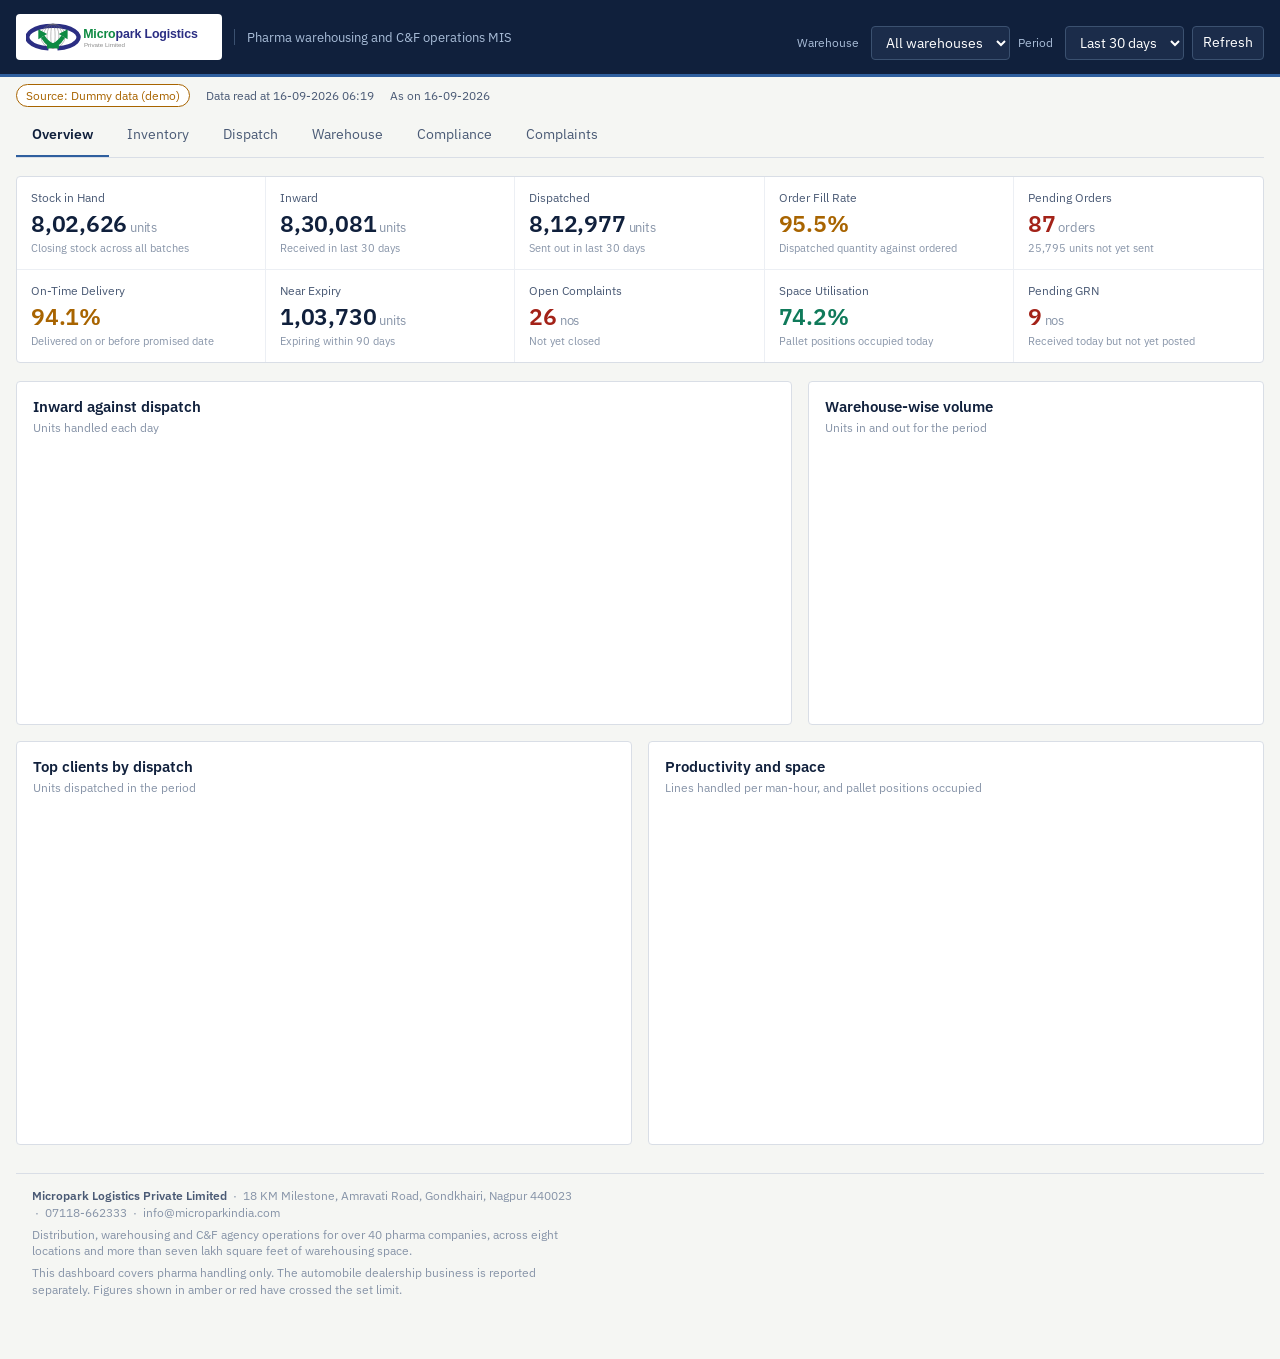
==== commit aebac484: "Add files via upload" ====
--- a/preview/dashboard_preview.html
+++ b/preview/dashboard_preview.html
@@ -376,6 +376,8 @@
     <button class="tab" role="tab" aria-selected="true" data-tab="overview">Overview</button>
     <button class="tab" role="tab" aria-selected="false" data-tab="inventory">Inventory</button>
     <button class="tab" role="tab" aria-selected="false" data-tab="dispatch">Dispatch</button>
+    <button class="tab" role="tab" aria-selected="false" data-tab="warehouse">Warehouse</button>
+    <button class="tab" role="tab" aria-selected="false" data-tab="compliance">Compliance</button>
     <button class="tab" role="tab" aria-selected="false" data-tab="complaints">Complaints</button>
   </nav>
 
@@ -437,10 +439,46 @@
         </div>
       </div>
     </div>
+    <div class="panel" style="margin-top:16px">
+      <h2>Stock reconciliation</h2>
+      <p class="sub">Opening plus inward, less dispatch, plus adjustment, against closing stock</p>
+      <div class="table-scroll"><table id="tbl-recon"></table></div>
+    </div>
+    <div class="panel" style="margin-top:16px">
+      <h2>Batch-wise stock</h2>
+      <p class="sub">Largest batches in hand, with expiry and blocked quantity</p>
+      <div class="table-scroll" style="max-height:380px;overflow-y:auto">
+        <table id="tbl-batch"></table>
+      </div>
+    </div>
   </section>
 
   <!-- ---------------------------------------------------------- dispatch -->
   <section id="panel-dispatch" class="hidden">
+    <div class="grid two" style="margin-bottom:16px">
+      <div class="panel">
+        <h2>Company-wise dispatch</h2>
+        <p class="sub">Volume handled for each principal</p>
+        <div class="chart-box"><canvas id="ch-company"></canvas></div>
+      </div>
+      <div class="panel">
+        <h2>Ordered against dispatched</h2>
+        <p class="sub">Daily quantity, to show what is being held back</p>
+        <div class="chart-box"><canvas id="ch-ovd"></canvas></div>
+      </div>
+    </div>
+    <div class="grid two" style="margin-bottom:16px">
+      <div class="panel">
+        <h2>Delivery status</h2>
+        <p class="sub">Where the period's consignments stand today</p>
+        <div class="chart-box short"><canvas id="ch-delstatus"></canvas></div>
+      </div>
+      <div class="panel">
+        <h2>Delivery time spread</h2>
+        <p class="sub">Days taken from dispatch to delivery</p>
+        <div class="chart-box short"><canvas id="ch-tat"></canvas></div>
+      </div>
+    </div>
     <div class="grid two" style="margin-bottom:16px">
       <div class="panel">
         <h2>Why orders are pending</h2>
@@ -462,6 +500,92 @@
     </div>
   </section>
 
+  <!-- ---------------------------------------------------------- warehouse -->
+  <section id="panel-warehouse" class="hidden">
+    <div class="kpi-strip" id="pick-tiles" style="margin-bottom:16px"></div>
+    <div class="grid two" style="margin-bottom:16px">
+      <div class="panel">
+        <h2>Picking and packing</h2>
+        <p class="sub">Orders that reached each stage in the period</p>
+        <div class="chart-box"><canvas id="ch-picking"></canvas></div>
+      </div>
+      <div class="panel">
+        <h2>Orders received against dispatched</h2>
+        <p class="sub">Daily, to show the backlog building or clearing</p>
+        <div class="chart-box"><canvas id="ch-pickdaily"></canvas></div>
+      </div>
+    </div>
+    <div class="grid two">
+      <div class="panel">
+        <h2>Productivity and space</h2>
+        <p class="sub">Lines handled per man-hour, and pallet positions occupied</p>
+        <div class="chart-box tall"><canvas id="ch-prod2"></canvas></div>
+      </div>
+      <div class="panel">
+        <h2>Pending GRN</h2>
+        <p class="sub">Received but not yet posted, oldest first</p>
+        <div class="table-scroll" style="max-height:320px;overflow-y:auto">
+          <table id="tbl-grn"></table>
+        </div>
+      </div>
+    </div>
+  </section>
+
+  <!-- ---------------------------------------------------------- compliance -->
+  <section id="panel-compliance" class="hidden">
+    <div class="kpi-strip" id="comp-tiles" style="margin-bottom:16px"></div>
+    <div class="grid two" style="margin-bottom:16px">
+      <div class="panel">
+        <h2>FEFO compliance</h2>
+        <p class="sub">Share of lines picked in correct expiry order, day by day</p>
+        <div class="chart-box"><canvas id="ch-fefo"></canvas></div>
+      </div>
+      <div class="panel">
+        <h2>Cold room temperature</h2>
+        <p class="sub">Daily low and high against the permitted band</p>
+        <div class="chart-box"><canvas id="ch-temp"></canvas></div>
+      </div>
+    </div>
+    <div class="grid three" style="margin-bottom:16px">
+      <div class="panel">
+        <h2>Returns by type</h2>
+        <p class="sub">Units received back in the period</p>
+        <div class="chart-box short"><canvas id="ch-rettype"></canvas></div>
+      </div>
+      <div class="panel">
+        <h2>Reason for return</h2>
+        <p class="sub">Units, by reason recorded</p>
+        <div class="chart-box short"><canvas id="ch-retreason"></canvas></div>
+      </div>
+      <div class="panel">
+        <h2>Action taken</h2>
+        <p class="sub">What was done with the stock</p>
+        <div class="chart-box short"><canvas id="ch-retaction"></canvas></div>
+      </div>
+    </div>
+    <div class="grid two" style="margin-bottom:16px">
+      <div class="panel">
+        <h2>Temperature by zone</h2>
+        <p class="sub">Readings, range recorded and excursions</p>
+        <div class="table-scroll"><table id="tbl-zones"></table></div>
+      </div>
+      <div class="panel">
+        <h2>Temperature excursions</h2>
+        <p class="sub">Every reading outside the permitted band</p>
+        <div class="table-scroll" style="max-height:300px;overflow-y:auto">
+          <table id="tbl-excursion"></table>
+        </div>
+      </div>
+    </div>
+    <div class="panel">
+      <h2>Returns, damage and recall register</h2>
+      <p class="sub">Most recent first</p>
+      <div class="table-scroll" style="max-height:380px;overflow-y:auto">
+        <table id="tbl-returns"></table>
+      </div>
+    </div>
+  </section>
+
   <!-- ---------------------------------------------------------- complaints -->
   <section id="panel-complaints" class="hidden">
     <div class="kpi-strip" id="cmp-tiles" style="margin-bottom:16px"></div>
@@ -480,6 +604,18 @@
         <h2>Ageing of open complaints</h2>
         <p class="sub">Days since it was raised</p>
         <div class="chart-box short"><canvas id="ch-cmp-age"></canvas></div>
+      </div>
+    </div>
+    <div class="grid two" style="margin-bottom:16px">
+      <div class="panel">
+        <h2>Client-wise complaints</h2>
+        <p class="sub">Clients raising the most complaints</p>
+        <div class="chart-box"><canvas id="ch-cmp-client"></canvas></div>
+      </div>
+      <div class="panel">
+        <h2>Warehouse-wise complaints</h2>
+        <p class="sub">Where the complaints are coming from</p>
+        <div class="chart-box"><canvas id="ch-cmp-wh"></canvas></div>
       </div>
     </div>
     <div class="panel">
@@ -520,7 +656,7 @@
 
 </script>
 <script>
-window.__DATA__ = {"meta": {"warehouses": ["All", "Bangalore", "Bhiwandi", "Indore", "Lucknow", "Nagpur", "Pune", "Varanasi", "Zirakpur"], "source": "Dummy data (demo)", "loaded_at": "16-09-2026 02:08", "today": "16-09-2026"}, "payloads": {"All|7": {"/api/summary": {"period_days": 7, "warehouse": "All", "tiles": [{"key": "stock_units", "label": "Stock in Hand", "value": 802626, "unit": "units", "hint": "Closing stock across all batches"}, {"key": "inward_qty", "label": "Inward", "value": 194992, "unit": "units", "hint": "Received in last 7 days"}, {"key": "dispatch_qty", "label": "Dispatched", "value": 170773, "unit": "units", "hint": "Sent out in last 7 days"}, {"key": "fill_rate", "label": "Order Fill Rate", "value": 90.3, "unit": "%", "hint": "Dispatched quantity against ordered"}, {"key": "pending_orders", "label": "Pending Orders", "value": 55, "unit": "orders", "hint": "17,260 units not yet sent"}, {"key": "on_time", "label": "On-Time Delivery", "value": 94.0, "unit": "%", "hint": "Delivered on or before promised date"}, {"key": "near_expiry", "label": "Near Expiry", "value": 103730, "unit": "units", "hint": "Expiring within 90 days"}, {"key": "open_complaints", "label": "Open Complaints", "value": 6, "unit": "nos", "hint": "Not yet closed"}, {"key": "space_util", "label": "Space Utilisation", "value": 75.4, "unit": "%", "hint": "Pallet positions occupied today"}, {"key": "pending_grn", "label": "Pending GRN", "value": 3, "unit": "nos", "hint": "Received today but not yet posted"}]}, "/api/trend": {"labels": ["10-Sep", "11-Sep", "12-Sep", "13-Sep", "14-Sep", "15-Sep", "16-Sep"], "inward": [29873, 28690, 34734, 10134, 31932, 32393, 27236], "outward": [23104, 29735, 30769, 6233, 25035, 30845, 25052]}, "/api/productivity": {"labels": ["10-Sep", "11-Sep", "12-Sep", "13-Sep", "14-Sep", "15-Sep", "16-Sep"], "lines_per_manhour": [0.19, 0.19, 0.21, 0.12, 0.22, 0.23, 0.18], "space_util": [75.5, 79.3, 80.3, 80.9, 76.4, 79.5, 75.4]}, "/api/expiry": {"buckets": [{"label": "0-30 days", "qty": 42043, "batches": 35}, {"label": "31-60 days", "qty": 26946, "batches": 21}, {"label": "61-90 days", "qty": 34741, "batches": 27}, {"label": "91-180 days", "qty": 154049, "batches": 126}, {"label": "Above 180 days", "qty": 544847, "batches": 399}], "rows": [{"warehouse": "Bhiwandi", "item": "Montelukast 10mg Tab", "batch": "B23507", "expiry": "21-09-2026", "days": 5, "qty": 2337}, {"warehouse": "Nagpur", "item": "Thyroxine 50mcg Tab", "batch": "B23099", "expiry": "21-09-2026", "days": 5, "qty": 251}, {"warehouse": "Zirakpur", "item": "Pantoprazole 40mg Tab", "batch": "B24659", "expiry": "21-09-2026", "days": 5, "qty": 241}, {"warehouse": "Indore", "item": "Hepatitis B Vaccine", "batch": "B25612", "expiry": "21-09-2026", "days": 5, "qty": 726}, {"warehouse": "Zirakpur", "item": "Azithromycin 500mg Tab", "batch": "B25506", "expiry": "22-09-2026", "days": 6, "qty": 613}, {"warehouse": "Varanasi", "item": "Cetirizine 10mg Tab", "batch": "B23703", "expiry": "22-09-2026", "days": 6, "qty": 487}, {"warehouse": "Varanasi", "item": "Ondansetron 4mg Inj", "batch": "B24172", "expiry": "23-09-2026", "days": 7, "qty": 497}, {"warehouse": "Pune", "item": "Calcium Carbonate Tab", "batch": "B23509", "expiry": "23-09-2026", "days": 7, "qty": 2147}, {"warehouse": "Varanasi", "item": "Calcium Carbonate Tab", "batch": "B24327", "expiry": "23-09-2026", "days": 7, "qty": 531}, {"warehouse": "Varanasi", "item": "Montelukast 10mg Tab", "batch": "B25706", "expiry": "25-09-2026", "days": 9, "qty": 943}, {"warehouse": "Pune", "item": "ORS Sachet", "batch": "B23793", "expiry": "25-09-2026", "days": 9, "qty": 700}, {"warehouse": "Pune", "item": "Amoxicillin 500mg Cap", "batch": "B23689", "expiry": "25-09-2026", "days": 9, "qty": 881}, {"warehouse": "Lucknow", "item": "Metformin 500mg Tab", "batch": "B26084", "expiry": "28-09-2026", "days": 12, "qty": 2471}, {"warehouse": "Indore", "item": "Amoxicillin 500mg Cap", "batch": "B26043", "expiry": "29-09-2026", "days": 13, "qty": 1759}, {"warehouse": "Bangalore", "item": "ORS Sachet", "batch": "B25372", "expiry": "30-09-2026", "days": 14, "qty": 1732}, {"warehouse": "Bhiwandi", "item": "Pantoprazole 40mg Tab", "batch": "B24899", "expiry": "03-10-2026", "days": 17, "qty": 1873}, {"warehouse": "Pune", "item": "Rabeprazole 20mg Tab", "batch": "B23369", "expiry": "03-10-2026", "days": 17, "qty": 2021}, {"warehouse": "Pune", "item": "Pantoprazole 40mg Tab", "batch": "B23143", "expiry": "03-10-2026", "days": 17, "qty": 1377}, {"warehouse": "Bhiwandi", "item": "Amoxicillin 500mg Cap", "batch": "B23556", "expiry": "03-10-2026", "days": 17, "qty": 2106}, {"warehouse": "Pune", "item": "Hepatitis B Vaccine", "batch": "B26023", "expiry": "04-10-2026", "days": 18, "qty": 134}, {"warehouse": "Lucknow", "item": "Iron Folic Acid Tab", "batch": "B25403", "expiry": "04-10-2026", "days": 18, "qty": 313}, {"warehouse": "Pune", "item": "Calcium Carbonate Tab", "batch": "B25687", "expiry": "04-10-2026", "days": 18, "qty": 2423}, {"warehouse": "Lucknow", "item": "Pantoprazole 40mg Tab", "batch": "B23241", "expiry": "06-10-2026", "days": 20, "qty": 641}, {"warehouse": "Varanasi", "item": "Insulin Glargine 100IU", "batch": "B25778", "expiry": "07-10-2026", "days": 21, "qty": 490}, {"warehouse": "Bhiwandi", "item": "Rabeprazole 20mg Tab", "batch": "B24341", "expiry": "08-10-2026", "days": 22, "qty": 1250}]}, "/api/ageing": {"buckets": [{"label": "0-7 days", "qty": 374874}, {"label": "8-30 days", "qty": 221673}, {"label": "31-60 days", "qty": 64405}, {"label": "61-90 days", "qty": 0}, {"label": "Above 90 days", "qty": 141674}]}, "/api/stock-top": {"labels": ["Thyroxine 50mcg Tab", "Ondansetron 4mg Inj", "Human Mixtard 30/70", "Cetirizine 10mg Tab", "Vitamin D3 60K", "Atorvastatin 10mg Tab", "Insulin Glargine 100IU", "Amoxicillin 500mg Cap", "Clopidogrel 75mg Tab", "Calcium Carbonate Tab", "ORS Sachet", "Metformin 500mg Tab"], "qty": [41952, 40744, 38635, 36880, 35548, 35316, 34621, 34440, 34215, 33054, 32652, 32401]}, "/api/clients": {"labels": ["Thane Medico Distributors", "Western Drug House", "Konark Pharma Traders", "Ganesh Pharma Traders", "New India Medicals", "Deshmukh Medical Stores", "Cauvery Pharma Agency", "Gomti Drug Distributors", "City Care Hospital", "Sangam Healthcare"], "qty": [19602, 16452, 12019, 10292, 8705, 6942, 6649, 5843, 5826, 5691]}, "/api/warehouses": {"labels": ["Bangalore", "Bhiwandi", "Indore", "Lucknow", "Nagpur", "Pune", "Varanasi", "Zirakpur"], "inward": [19788, 39502, 22099, 21000, 35709, 21642, 17266, 17986], "outward": [14263, 48073, 18374, 15131, 28281, 24823, 9864, 11964]}, "/api/pending-orders": {"rows": [{"order_no": "ORD-04983", "date": "10-09-2026", "age": 6, "client": "Narmada Pharma", "warehouse": "Indore", "item": "Pantoprazole 40mg Tab", "pending": 791, "status": "Open", "reason": "Documentation pending"}, {"order_no": "ORD-04962", "date": "10-09-2026", "age": 6, "client": "Konark Pharma Traders", "warehouse": "Bhiwandi", "item": "Levocetirizine 5mg Tab", "pending": 555, "status": "Open", "reason": "Transport not available"}, {"order_no": "ORD-05003", "date": "10-09-2026", "age": 6, "client": "Cauvery Pharma Agency", "warehouse": "Bangalore", "item": "Human Mixtard 30/70", "pending": 255, "status": "Partial", "reason": "Transport not available"}, {"order_no": "ORD-04995", "date": "10-09-2026", "age": 6, "client": "Gomti Drug Distributors", "warehouse": "Lucknow", "item": "Montelukast 10mg Tab", "pending": 247, "status": "Partial", "reason": "Documentation pending"}, {"order_no": "ORD-05004", "date": "10-09-2026", "age": 6, "client": "Doaba Drug House", "warehouse": "Zirakpur", "item": "Cough Syrup 100ml", "pending": 229, "status": "Partial", "reason": "Stock not available"}, {"order_no": "ORD-04979", "date": "10-09-2026", "age": 6, "client": "New India Medicals", "warehouse": "Pune", "item": "Azithromycin 500mg Tab", "pending": 180, "status": "Partial", "reason": "Stock not available"}, {"order_no": "ORD-04981", "date": "10-09-2026", "age": 6, "client": "Ganesh Pharma Traders", "warehouse": "Pune", "item": "Amoxicillin 500mg Cap", "pending": 173, "status": "Partial", "reason": "Stock not available"}, {"order_no": "ORD-04985", "date": "10-09-2026", "age": 6, "client": "Central Drug House", "warehouse": "Indore", "item": "Iron Folic Acid Tab", "pending": 157, "status": "Partial", "reason": "Stock not available"}, {"order_no": "ORD-05033", "date": "11-09-2026", "age": 5, "client": "Sunrise Distributors", "warehouse": "Nagpur", "item": "Azithromycin 500mg Tab", "pending": 746, "status": "Open", "reason": "Short expiry stock"}, {"order_no": "ORD-05048", "date": "11-09-2026", "age": 5, "client": "Central Drug House", "warehouse": "Indore", "item": "Telmisartan 40mg Tab", "pending": 266, "status": "Partial", "reason": "Documentation pending"}, {"order_no": "ORD-05024", "date": "11-09-2026", "age": 5, "client": "Konark Pharma Traders", "warehouse": "Bhiwandi", "item": "Montelukast 10mg Tab", "pending": 181, "status": "Partial", "reason": "Stock not available"}, {"order_no": "ORD-05014", "date": "11-09-2026", "age": 5, "client": "Thane Medico Distributors", "warehouse": "Bhiwandi", "item": "Paracetamol 650mg Tab", "pending": 139, "status": "Partial", "reason": "Payment hold"}, {"order_no": "ORD-05065", "date": "11-09-2026", "age": 5, "client": "Doaba Drug House", "warehouse": "Zirakpur", "item": "Amlodipine 5mg Tab", "pending": 98, "status": "Partial", "reason": "Documentation pending"}, {"order_no": "ORD-05113", "date": "12-09-2026", "age": 4, "client": "Apex Medical Agency", "warehouse": "Indore", "item": "Ceftriaxone 1g Inj", "pending": 444, "status": "Partial", "reason": "Documentation pending"}, {"order_no": "ORD-05132", "date": "12-09-2026", "age": 4, "client": "Cauvery Pharma Agency", "warehouse": "Bangalore", "item": "Thyroxine 50mcg Tab", "pending": 444, "status": "Partial", "reason": "Transport not available"}, {"order_no": "ORD-05105", "date": "12-09-2026", "age": 4, "client": "Krishna Medicals", "warehouse": "Nagpur", "item": "Thyroxine 50mcg Tab", "pending": 371, "status": "Open", "reason": "Payment hold"}, {"order_no": "ORD-05085", "date": "12-09-2026", "age": 4, "client": "Western Drug House", "warehouse": "Bhiwandi", "item": "Metformin 500mg Tab", "pending": 370, "status": "Open", "reason": "Documentation pending"}, {"order_no": "ORD-05115", "date": "12-09-2026", "age": 4, "client": "Narmada Pharma", "warehouse": "Indore", "item": "Vitamin D3 60K", "pending": 261, "status": "Partial", "reason": "Short expiry stock"}, {"order_no": "ORD-05138", "date": "12-09-2026", "age": 4, "client": "Tricity Medical Agency", "warehouse": "Zirakpur", "item": "Metformin 500mg Tab", "pending": 176, "status": "Partial", "reason": "Payment hold"}, {"order_no": "ORD-05114", "date": "12-09-2026", "age": 4, "client": "Central Drug House", "warehouse": "Indore", "item": "Cough Syrup 100ml", "pending": 138, "status": "Open", "reason": "Payment hold"}, {"order_no": "ORD-05123", "date": "12-09-2026", "age": 4, "client": "Sangam Healthcare", "warehouse": "Lucknow", "item": "Iron Folic Acid Tab", "pending": 38, "status": "Partial", "reason": "Payment hold"}, {"order_no": "ORD-05152", "date": "13-09-2026", "age": 3, "client": "Thane Medico Distributors", "warehouse": "Bhiwandi", "item": "Amoxicillin 500mg Cap", "pending": 636, "status": "Open", "reason": "Short expiry stock"}, {"order_no": "ORD-05157", "date": "13-09-2026", "age": 3, "client": "City Care Hospital", "warehouse": "Pune", "item": "Human Mixtard 30/70", "pending": 482, "status": "Open", "reason": "Stock not available"}, {"order_no": "ORD-05154", "date": "13-09-2026", "age": 3, "client": "Konark Pharma Traders", "warehouse": "Bhiwandi", "item": "Amlodipine 5mg Tab", "pending": 294, "status": "Partial", "reason": "Short expiry stock"}, {"order_no": "ORD-05223", "date": "14-09-2026", "age": 2, "client": "Shivalik Pharma", "warehouse": "Zirakpur", "item": "Atorvastatin 10mg Tab", "pending": 692, "status": "Open", "reason": "Short expiry stock"}, {"order_no": "ORD-05216", "date": "14-09-2026", "age": 2, "client": "Sangam Healthcare", "warehouse": "Lucknow", "item": "Calcium Carbonate Tab", "pending": 608, "status": "Open", "reason": "Transport not available"}, {"order_no": "ORD-05206", "date": "14-09-2026", "age": 2, "client": "Narmada Pharma", "warehouse": "Indore", "item": "Insulin Glargine 100IU", "pending": 568, "status": "Open", "reason": "Documentation pending"}, {"order_no": "ORD-05230", "date": "14-09-2026", "age": 2, "client": "Ganga Medicose", "warehouse": "Varanasi", "item": "Cetirizine 10mg Tab", "pending": 528, "status": "Partial", "reason": "Short expiry stock"}, {"order_no": "ORD-05178", "date": "14-09-2026", "age": 2, "client": "Western Drug House", "warehouse": "Bhiwandi", "item": "Cetirizine 10mg Tab", "pending": 491, "status": "Partial", "reason": "Documentation pending"}, {"order_no": "ORD-05176", "date": "14-09-2026", "age": 2, "client": "Thane Medico Distributors", "warehouse": "Bhiwandi", "item": "Atorvastatin 10mg Tab", "pending": 473, "status": "Open", "reason": "Payment hold"}], "reasons": [{"label": "Documentation pending", "qty": 4343}, {"label": "Short expiry stock", "qty": 3882}, {"label": "Stock not available", "qty": 3287}, {"label": "Transport not available", "qty": 3000}, {"label": "Payment hold", "qty": 2748}]}, "/api/transporters": {"rows": [{"code": "TR-01", "name": "Nagpur Roadlines", "consignments": 53, "qty": 21932, "committed_tat": 3, "avg_tat": 3.0, "on_time": 100.0, "pod": 26.4}, {"code": "TR-05", "name": "Central India Logistics", "consignments": 58, "qty": 26679, "committed_tat": 5, "avg_tat": 5.0, "on_time": 100.0, "pod": 0.0}, {"code": "TR-06", "name": "North Star Carriers", "consignments": 53, "qty": 23149, "committed_tat": 4, "avg_tat": 4.0, "on_time": 100.0, "pod": 20.8}, {"code": "TR-03", "name": "Maharashtra Transport Co", "consignments": 64, "qty": 32851, "committed_tat": 4, "avg_tat": 4.0, "on_time": 97.0, "pod": 6.2}, {"code": "TR-02", "name": "Vidarbha Carriers", "consignments": 57, "qty": 21727, "committed_tat": 2, "avg_tat": 2.1, "on_time": 92.5, "pod": 43.9}, {"code": "TR-04", "name": "Speed Cargo Movers", "consignments": 49, "qty": 22413, "committed_tat": 2, "avg_tat": 2.1, "on_time": 91.4, "pod": 46.9}, {"code": "TR-07", "name": "Deccan Express Cargo", "consignments": 51, "qty": 22022, "committed_tat": 3, "avg_tat": 3.2, "on_time": 82.1, "pod": 31.4}]}, "/api/complaints": {"tiles": [{"label": "Total Complaints", "value": 11}, {"label": "Closed", "value": 5}, {"label": "Open", "value": 6}, {"label": "Avg Closure TAT", "value": 2.8, "unit": "days"}], "by_category": [{"label": "Returns Related", "count": 4}, {"label": "Delivery Delay", "count": 2}, {"label": "Batch Mismatch", "count": 1}, {"label": "Damage", "count": 1}, {"label": "Expiry Related", "count": 1}, {"label": "Temperature Excursion", "count": 1}, {"label": "Wrong Dispatch", "count": 1}], "by_cause": [{"label": "Warehouse", "count": 3}, {"label": "Client Side", "count": 2}], "ageing": [{"label": "0-2 days", "count": 4}, {"label": "3-7 days", "count": 2}, {"label": "Above 7 days", "count": 0}], "rows": [{"no": "CMP-0186", "date": "10-09-2026", "age": 6, "client": "City Care Hospital", "warehouse": "Nagpur", "category": "Damage", "severity": "Minor"}, {"no": "CMP-0189", "date": "12-09-2026", "age": 4, "client": "New India Medicals", "warehouse": "Nagpur", "category": "Returns Related", "severity": "Major"}, {"no": "CMP-0191", "date": "14-09-2026", "age": 2, "client": "Tricity Medical Agency", "warehouse": "Pune", "category": "Temperature Excursion", "severity": "Minor"}, {"no": "CMP-0192", "date": "14-09-2026", "age": 2, "client": "Sai Pharma Distributors", "warehouse": "Zirakpur", "category": "Returns Related", "severity": "Major"}, {"no": "CMP-0193", "date": "14-09-2026", "age": 2, "client": "Kashi Pharma Agency", "warehouse": "Varanasi", "category": "Returns Related", "severity": "Minor"}, {"no": "CMP-0195", "date": "16-09-2026", "age": 0, "client": "Gomti Drug Distributors", "warehouse": "Bhiwandi", "category": "Batch Mismatch", "severity": "Minor"}]}}, "All|30": {"/api/summary": {"period_days": 30, "warehouse": "All", "tiles": [{"key": "stock_units", "label": "Stock in Hand", "value": 802626, "unit": "units", "hint": "Closing stock across all batches"}, {"key": "inward_qty", "label": "Inward", "value": 835150, "unit": "units", "hint": "Received in last 30 days"}, {"key": "dispatch_qty", "label": "Dispatched", "value": 790817, "unit": "units", "hint": "Sent out in last 30 days"}, {"key": "fill_rate", "label": "Order Fill Rate", "value": 95.4, "unit": "%", "hint": "Dispatched quantity against ordered"}, {"key": "pending_orders", "label": "Pending Orders", "value": 87, "unit": "orders", "hint": "27,726 units not yet sent"}, {"key": "on_time", "label": "On-Time Delivery", "value": 93.1, "unit": "%", "hint": "Delivered on or before promised date"}, {"key": "near_expiry", "label": "Near Expiry", "value": 103730, "unit": "units", "hint": "Expiring within 90 days"}, {"key": "open_complaints", "label": "Open Complaints", "value": 24, "unit": "nos", "hint": "Not yet closed"}, {"key": "space_util", "label": "Space Utilisation", "value": 75.4, "unit": "%", "hint": "Pallet positions occupied today"}, {"key": "pending_grn", "label": "Pending GRN", "value": 3, "unit": "nos", "hint": "Received today but not yet posted"}]}, "/api/trend": {"labels": ["18-Aug", "19-Aug", "20-Aug", "21-Aug", "22-Aug", "23-Aug", "24-Aug", "25-Aug", "26-Aug", "27-Aug", "28-Aug", "29-Aug", "30-Aug", "31-Aug", "01-Sep", "02-Sep", "03-Sep", "04-Sep", "05-Sep", "06-Sep", "07-Sep", "08-Sep", "09-Sep", "10-Sep", "11-Sep", "12-Sep", "13-Sep", "14-Sep", "15-Sep", "16-Sep"], "inward": [30265, 30467, 31056, 30486, 22459, 10723, 31154, 32520, 30331, 30901, 28448, 33748, 10130, 25573, 23844, 28100, 30445, 27795, 36055, 8095, 36235, 29728, 41600, 29873, 28690, 34734, 10134, 31932, 32393, 27236], "outward": [29395, 24048, 31037, 34497, 32510, 11808, 24419, 32657, 28454, 32707, 20734, 31596, 11544, 27486, 32371, 21315, 32877, 35385, 33724, 7740, 29043, 30138, 24559, 23104, 29735, 30769, 6233, 25035, 30845, 25052]}, "/api/productivity": {"labels": ["18-Aug", "19-Aug", "20-Aug", "21-Aug", "22-Aug", "23-Aug", "24-Aug", "25-Aug", "26-Aug", "27-Aug", "28-Aug", "29-Aug", "30-Aug", "31-Aug", "01-Sep", "02-Sep", "03-Sep", "04-Sep", "05-Sep", "06-Sep", "07-Sep", "08-Sep", "09-Sep", "10-Sep", "11-Sep", "12-Sep", "13-Sep", "14-Sep", "15-Sep", "16-Sep"], "lines_per_manhour": [0.19, 0.18, 0.2, 0.27, 0.22, 0.14, 0.18, 0.22, 0.25, 0.23, 0.17, 0.22, 0.17, 0.19, 0.19, 0.19, 0.21, 0.25, 0.25, 0.12, 0.22, 0.21, 0.17, 0.19, 0.19, 0.21, 0.12, 0.22, 0.23, 0.18], "space_util": [82.7, 77.8, 77.7, 79.5, 78.9, 79.7, 75.6, 75.3, 79.9, 76.3, 76.7, 72.8, 80.0, 82.1, 79.2, 74.1, 78.0, 80.0, 75.2, 76.1, 70.9, 74.0, 80.3, 75.5, 79.3, 80.3, 80.9, 76.4, 79.5, 75.4]}, "/api/expiry": {"buckets": [{"label": "0-30 days", "qty": 42043, "batches": 35}, {"label": "31-60 days", "qty": 26946, "batches": 21}, {"label": "61-90 days", "qty": 34741, "batches": 27}, {"label": "91-180 days", "qty": 154049, "batches": 126}, {"label": "Above 180 days", "qty": 544847, "batches": 399}], "rows": [{"warehouse": "Bhiwandi", "item": "Montelukast 10mg Tab", "batch": "B23507", "expiry": "21-09-2026", "days": 5, "qty": 2337}, {"warehouse": "Nagpur", "item": "Thyroxine 50mcg Tab", "batch": "B23099", "expiry": "21-09-2026", "days": 5, "qty": 251}, {"warehouse": "Zirakpur", "item": "Pantoprazole 40mg Tab", "batch": "B24659", "expiry": "21-09-2026", "days": 5, "qty": 241}, {"warehouse": "Indore", "item": "Hepatitis B Vaccine", "batch": "B25612", "expiry": "21-09-2026", "days": 5, "qty": 726}, {"warehouse": "Zirakpur", "item": "Azithromycin 500mg Tab", "batch": "B25506", "expiry": "22-09-2026", "days": 6, "qty": 613}, {"warehouse": "Varanasi", "item": "Cetirizine 10mg Tab", "batch": "B23703", "expiry": "22-09-2026", "days": 6, "qty": 487}, {"warehouse": "Varanasi", "item": "Ondansetron 4mg Inj", "batch": "B24172", "expiry": "23-09-2026", "days": 7, "qty": 497}, {"warehouse": "Pune", "item": "Calcium Carbonate Tab", "batch": "B23509", "expiry": "23-09-2026", "days": 7, "qty": 2147}, {"warehouse": "Varanasi", "item": "Calcium Carbonate Tab", "batch": "B24327", "expiry": "23-09-2026", "days": 7, "qty": 531}, {"warehouse": "Varanasi", "item": "Montelukast 10mg Tab", "batch": "B25706", "expiry": "25-09-2026", "days": 9, "qty": 943}, {"warehouse": "Pune", "item": "ORS Sachet", "batch": "B23793", "expiry": "25-09-2026", "days": 9, "qty": 700}, {"warehouse": "Pune", "item": "Amoxicillin 500mg Cap", "batch": "B23689", "expiry": "25-09-2026", "days": 9, "qty": 881}, {"warehouse": "Lucknow", "item": "Metformin 500mg Tab", "batch": "B26084", "expiry": "28-09-2026", "days": 12, "qty": 2471}, {"warehouse": "Indore", "item": "Amoxicillin 500mg Cap", "batch": "B26043", "expiry": "29-09-2026", "days": 13, "qty": 1759}, {"warehouse": "Bangalore", "item": "ORS Sachet", "batch": "B25372", "expiry": "30-09-2026", "days": 14, "qty": 1732}, {"warehouse": "Bhiwandi", "item": "Pantoprazole 40mg Tab", "batch": "B24899", "expiry": "03-10-2026", "days": 17, "qty": 1873}, {"warehouse": "Pune", "item": "Rabeprazole 20mg Tab", "batch": "B23369", "expiry": "03-10-2026", "days": 17, "qty": 2021}, {"warehouse": "Pune", "item": "Pantoprazole 40mg Tab", "batch": "B23143", "expiry": "03-10-2026", "days": 17, "qty": 1377}, {"warehouse": "Bhiwandi", "item": "Amoxicillin 500mg Cap", "batch": "B23556", "expiry": "03-10-2026", "days": 17, "qty": 2106}, {"warehouse": "Pune", "item": "Hepatitis B Vaccine", "batch": "B26023", "expiry": "04-10-2026", "days": 18, "qty": 134}, {"warehouse": "Lucknow", "item": "Iron Folic Acid Tab", "batch": "B25403", "expiry": "04-10-2026", "days": 18, "qty": 313}, {"warehouse": "Pune", "item": "Calcium Carbonate Tab", "batch": "B25687", "expiry": "04-10-2026", "days": 18, "qty": 2423}, {"warehouse": "Lucknow", "item": "Pantoprazole 40mg Tab", "batch": "B23241", "expiry": "06-10-2026", "days": 20, "qty": 641}, {"warehouse": "Varanasi", "item": "Insulin Glargine 100IU", "batch": "B25778", "expiry": "07-10-2026", "days": 21, "qty": 490}, {"warehouse": "Bhiwandi", "item": "Rabeprazole 20mg Tab", "batch": "B24341", "expiry": "08-10-2026", "days": 22, "qty": 1250}]}, "/api/ageing": {"buckets": [{"label": "0-7 days", "qty": 374874}, {"label": "8-30 days", "qty": 221673}, {"label": "31-60 days", "qty": 64405}, {"label": "61-90 days", "qty": 0}, {"label": "Above 90 days", "qty": 141674}]}, "/api/stock-top": {"labels": ["Thyroxine 50mcg Tab", "Ondansetron 4mg Inj", "Human Mixtard 30/70", "Cetirizine 10mg Tab", "Vitamin D3 60K", "Atorvastatin 10mg Tab", "Insulin Glargine 100IU", "Amoxicillin 500mg Cap", "Clopidogrel 75mg Tab", "Calcium Carbonate Tab", "ORS Sachet", "Metformin 500mg Tab"], "qty": [41952, 40744, 38635, 36880, 35548, 35316, 34621, 34440, 34215, 33054, 32652, 32401]}, "/api/clients": {"labels": ["Western Drug House", "Thane Medico Distributors", "Konark Pharma Traders", "New India Medicals", "Ganesh Pharma Traders", "City Care Hospital", "Cauvery Pharma Agency", "Gomti Drug Distributors", "Deccan Medical Distributors", "Narmada Pharma"], "qty": [70687, 57806, 56747, 39379, 36874, 31985, 30040, 26551, 26332, 26210]}, "/api/warehouses": {"labels": ["Bangalore", "Bhiwandi", "Indore", "Lucknow", "Nagpur", "Pune", "Varanasi", "Zirakpur"], "inward": [79044, 179096, 90321, 89194, 152497, 106351, 65030, 73617], "outward": [79885, 185240, 93643, 74860, 138259, 108238, 46768, 63924]}, "/api/pending-orders": {"rows": [{"order_no": "ORD-04765", "date": "06-09-2026", "age": 10, "client": "Doaba Drug House", "warehouse": "Zirakpur", "item": "Montelukast 10mg Tab", "pending": 441, "status": "Partial", "reason": "Documentation pending"}, {"order_no": "ORD-04764", "date": "06-09-2026", "age": 10, "client": "Cauvery Pharma Agency", "warehouse": "Bangalore", "item": "Hepatitis B Vaccine", "pending": 435, "status": "Partial", "reason": "Transport not available"}, {"order_no": "ORD-04755", "date": "06-09-2026", "age": 10, "client": "Western Drug House", "warehouse": "Bhiwandi", "item": "Ondansetron 4mg Inj", "pending": 177, "status": "Partial", "reason": "Transport not available"}, {"order_no": "ORD-04760", "date": "06-09-2026", "age": 10, "client": "Ganesh Pharma Traders", "warehouse": "Pune", "item": "Clopidogrel 75mg Tab", "pending": 102, "status": "Partial", "reason": "Short expiry stock"}, {"order_no": "ORD-04802", "date": "07-09-2026", "age": 9, "client": "Sunrise Distributors", "warehouse": "Nagpur", "item": "Insulin Glargine 100IU", "pending": 785, "status": "Open", "reason": "Short expiry stock"}, {"order_no": "ORD-04826", "date": "07-09-2026", "age": 9, "client": "Deccan Medical Distributors", "warehouse": "Bangalore", "item": "Diclofenac Gel 30g", "pending": 594, "status": "Open", "reason": "Stock not available"}, {"order_no": "ORD-04833", "date": "07-09-2026", "age": 9, "client": "Doaba Drug House", "warehouse": "Zirakpur", "item": "Vitamin D3 60K", "pending": 522, "status": "Open", "reason": "Transport not available"}, {"order_no": "ORD-04782", "date": "07-09-2026", "age": 9, "client": "Thane Medico Distributors", "warehouse": "Bhiwandi", "item": "Clopidogrel 75mg Tab", "pending": 429, "status": "Open", "reason": "Transport not available"}, {"order_no": "ORD-04784", "date": "07-09-2026", "age": 9, "client": "Konark Pharma Traders", "warehouse": "Bhiwandi", "item": "Insulin Glargine 100IU", "pending": 421, "status": "Open", "reason": "Short expiry stock"}, {"order_no": "ORD-04829", "date": "07-09-2026", "age": 9, "client": "Mysore Drug Traders", "warehouse": "Bangalore", "item": "Paracetamol 650mg Tab", "pending": 381, "status": "Open", "reason": "Stock not available"}, {"order_no": "ORD-04814", "date": "07-09-2026", "age": 9, "client": "Ganesh Pharma Traders", "warehouse": "Pune", "item": "ORS Sachet", "pending": 375, "status": "Open", "reason": "Short expiry stock"}, {"order_no": "ORD-04800", "date": "07-09-2026", "age": 9, "client": "Life Care Hospital", "warehouse": "Nagpur", "item": "Calcium Carbonate Tab", "pending": 371, "status": "Open", "reason": "Stock not available"}, {"order_no": "ORD-04809", "date": "07-09-2026", "age": 9, "client": "Ganesh Pharma Traders", "warehouse": "Pune", "item": "Calcium Carbonate Tab", "pending": 371, "status": "Open", "reason": "Payment hold"}, {"order_no": "ORD-04804", "date": "07-09-2026", "age": 9, "client": "New India Medicals", "warehouse": "Pune", "item": "Human Mixtard 30/70", "pending": 293, "status": "Partial", "reason": "Payment hold"}, {"order_no": "ORD-04786", "date": "07-09-2026", "age": 9, "client": "Konark Pharma Traders", "warehouse": "Bhiwandi", "item": "Rabeprazole 20mg Tab", "pending": 291, "status": "Open", "reason": "Transport not available"}, {"order_no": "ORD-04819", "date": "07-09-2026", "age": 9, "client": "Central Drug House", "warehouse": "Indore", "item": "Insulin Glargine 100IU", "pending": 288, "status": "Partial", "reason": "Documentation pending"}, {"order_no": "ORD-04791", "date": "07-09-2026", "age": 9, "client": "Sunrise Distributors", "warehouse": "Nagpur", "item": "Clopidogrel 75mg Tab", "pending": 269, "status": "Partial", "reason": "Stock not available"}, {"order_no": "ORD-04818", "date": "07-09-2026", "age": 9, "client": "Apex Medical Agency", "warehouse": "Indore", "item": "Azithromycin 500mg Tab", "pending": 242, "status": "Open", "reason": "Stock not available"}, {"order_no": "ORD-04799", "date": "07-09-2026", "age": 9, "client": "Sai Pharma Distributors", "warehouse": "Nagpur", "item": "Amoxicillin 500mg Cap", "pending": 182, "status": "Partial", "reason": "Stock not available"}, {"order_no": "ORD-04781", "date": "07-09-2026", "age": 9, "client": "Konark Pharma Traders", "warehouse": "Bhiwandi", "item": "Ondansetron 4mg Inj", "pending": 159, "status": "Partial", "reason": "Short expiry stock"}, {"order_no": "ORD-04787", "date": "07-09-2026", "age": 9, "client": "Thane Medico Distributors", "warehouse": "Bhiwandi", "item": "Cough Syrup 100ml", "pending": 116, "status": "Partial", "reason": "Stock not available"}, {"order_no": "ORD-04890", "date": "08-09-2026", "age": 8, "client": "Deccan Medical Distributors", "warehouse": "Bangalore", "item": "Diclofenac Gel 30g", "pending": 501, "status": "Partial", "reason": "Payment hold"}, {"order_no": "ORD-04881", "date": "08-09-2026", "age": 8, "client": "Central Drug House", "warehouse": "Indore", "item": "Telmisartan 40mg Tab", "pending": 225, "status": "Open", "reason": "Payment hold"}, {"order_no": "ORD-04870", "date": "08-09-2026", "age": 8, "client": "New India Medicals", "warehouse": "Pune", "item": "Atorvastatin 10mg Tab", "pending": 210, "status": "Partial", "reason": "Documentation pending"}, {"order_no": "ORD-04845", "date": "08-09-2026", "age": 8, "client": "Thane Medico Distributors", "warehouse": "Bhiwandi", "item": "Calcium Carbonate Tab", "pending": 200, "status": "Open", "reason": "Payment hold"}, {"order_no": "ORD-04858", "date": "08-09-2026", "age": 8, "client": "Sai Pharma Distributors", "warehouse": "Nagpur", "item": "ORS Sachet", "pending": 172, "status": "Partial", "reason": "Stock not available"}, {"order_no": "ORD-04864", "date": "08-09-2026", "age": 8, "client": "New India Medicals", "warehouse": "Pune", "item": "Montelukast 10mg Tab", "pending": 147, "status": "Open", "reason": "Transport not available"}, {"order_no": "ORD-04852", "date": "08-09-2026", "age": 8, "client": "Shree Medical Agencies", "warehouse": "Nagpur", "item": "Telmisartan 40mg Tab", "pending": 30, "status": "Partial", "reason": "Payment hold"}, {"order_no": "ORD-04953", "date": "09-09-2026", "age": 7, "client": "Ganga Medicose", "warehouse": "Varanasi", "item": "Thyroxine 50mcg Tab", "pending": 814, "status": "Open", "reason": "Documentation pending"}, {"order_no": "ORD-04918", "date": "09-09-2026", "age": 7, "client": "Shree Medical Agencies", "warehouse": "Nagpur", "item": "Ondansetron 4mg Inj", "pending": 518, "status": "Open", "reason": "Payment hold"}], "reasons": [{"label": "Documentation pending", "qty": 6331}, {"label": "Short expiry stock", "qty": 5724}, {"label": "Stock not available", "qty": 5614}, {"label": "Transport not available", "qty": 5171}, {"label": "Payment hold", "qty": 4886}]}, "/api/transporters": {"rows": [{"code": "TR-01", "name": "Nagpur Roadlines", "consignments": 216, "qty": 100757, "committed_tat": 3, "avg_tat": 3.0, "on_time": 96.9, "pod": 76.4}, {"code": "TR-06", "name": "North Star Carriers", "consignments": 266, "qty": 122381, "committed_tat": 4, "avg_tat": 4.1, "on_time": 95.8, "pod": 78.6}, {"code": "TR-04", "name": "Speed Cargo Movers", "consignments": 219, "qty": 99416, "committed_tat": 2, "avg_tat": 2.1, "on_time": 94.1, "pod": 81.7}, {"code": "TR-05", "name": "Central India Logistics", "consignments": 252, "qty": 118076, "committed_tat": 5, "avg_tat": 5.1, "on_time": 93.2, "pod": 71.4}, {"code": "TR-03", "name": "Maharashtra Transport Co", "consignments": 260, "qty": 129967, "committed_tat": 4, "avg_tat": 4.1, "on_time": 93.0, "pod": 72.3}, {"code": "TR-02", "name": "Vidarbha Carriers", "consignments": 238, "qty": 109282, "committed_tat": 2, "avg_tat": 2.1, "on_time": 90.5, "pod": 79.4}, {"code": "TR-07", "name": "Deccan Express Cargo", "consignments": 237, "qty": 110938, "committed_tat": 3, "avg_tat": 3.1, "on_time": 88.3, "pod": 77.2}]}, "/api/complaints": {"tiles": [{"label": "Total Complaints", "value": 66}, {"label": "Closed", "value": 42}, {"label": "Open", "value": 24}, {"label": "Avg Closure TAT", "value": 4.1, "unit": "days"}], "by_category": [{"label": "Returns Related", "count": 17}, {"label": "Temperature Excursion", "count": 10}, {"label": "Delivery Delay", "count": 9}, {"label": "Expiry Related", "count": 7}, {"label": "Short Quantity", "count": 7}, {"label": "Batch Mismatch", "count": 6}, {"label": "Damage", "count": 5}, {"label": "Wrong Dispatch", "count": 5}], "by_cause": [{"label": "Client Side", "count": 10}, {"label": "Process", "count": 10}, {"label": "System", "count": 8}, {"label": "Transport", "count": 8}, {"label": "Warehouse", "count": 6}], "ageing": [{"label": "0-2 days", "count": 4}, {"label": "3-7 days", "count": 3}, {"label": "Above 7 days", "count": 17}], "rows": [{"no": "CMP-0130", "date": "18-08-2026", "age": 29, "client": "Gomti Drug Distributors", "warehouse": "Indore", "category": "Returns Related", "severity": "Minor"}, {"no": "CMP-0132", "date": "18-08-2026", "age": 29, "client": "Konark Pharma Traders", "warehouse": "Varanasi", "category": "Temperature Excursion", "severity": "Minor"}, {"no": "CMP-0149", "date": "25-08-2026", "age": 22, "client": "Gomti Drug Distributors", "warehouse": "Lucknow", "category": "Short Quantity", "severity": "Minor"}, {"no": "CMP-0150", "date": "26-08-2026", "age": 21, "client": "Balaji Drug House", "warehouse": "Nagpur", "category": "Returns Related", "severity": "Major"}, {"no": "CMP-0151", "date": "26-08-2026", "age": 21, "client": "Sunrise Distributors", "warehouse": "Pune", "category": "Returns Related", "severity": "Minor"}, {"no": "CMP-0152", "date": "26-08-2026", "age": 21, "client": "Gomti Drug Distributors", "warehouse": "Bangalore", "category": "Expiry Related", "severity": "Minor"}, {"no": "CMP-0155", "date": "27-08-2026", "age": 20, "client": "Life Care Hospital", "warehouse": "Bangalore", "category": "Damage", "severity": "Minor"}, {"no": "CMP-0157", "date": "28-08-2026", "age": 19, "client": "Mysore Drug Traders", "warehouse": "Bhiwandi", "category": "Delivery Delay", "severity": "Minor"}, {"no": "CMP-0158", "date": "28-08-2026", "age": 19, "client": "Narmada Pharma", "warehouse": "Pune", "category": "Delivery Delay", "severity": "Major"}, {"no": "CMP-0159", "date": "28-08-2026", "age": 19, "client": "Ganga Medicose", "warehouse": "Indore", "category": "Damage", "severity": "Minor"}, {"no": "CMP-0165", "date": "01-09-2026", "age": 15, "client": "Thane Medico Distributors", "warehouse": "Lucknow", "category": "Temperature Excursion", "severity": "Minor"}, {"no": "CMP-0167", "date": "01-09-2026", "age": 15, "client": "Malwa Medical Agency", "warehouse": "Zirakpur", "category": "Wrong Dispatch", "severity": "Critical"}, {"no": "CMP-0169", "date": "02-09-2026", "age": 14, "client": "Sunrise Distributors", "warehouse": "Indore", "category": "Temperature Excursion", "severity": "Major"}, {"no": "CMP-0172", "date": "03-09-2026", "age": 13, "client": "Central Drug House", "warehouse": "Bangalore", "category": "Short Quantity", "severity": "Critical"}, {"no": "CMP-0179", "date": "07-09-2026", "age": 9, "client": "New India Medicals", "warehouse": "Varanasi", "category": "Damage", "severity": "Major"}, {"no": "CMP-0180", "date": "08-09-2026", "age": 8, "client": "Gomti Drug Distributors", "warehouse": "Nagpur", "category": "Expiry Related", "severity": "Minor"}, {"no": "CMP-0181", "date": "08-09-2026", "age": 8, "client": "Thane Medico Distributors", "warehouse": "Lucknow", "category": "Returns Related", "severity": "Minor"}, {"no": "CMP-0183", "date": "09-09-2026", "age": 7, "client": "Ganga Medicose", "warehouse": "Nagpur", "category": "Short Quantity", "severity": "Minor"}, {"no": "CMP-0186", "date": "10-09-2026", "age": 6, "client": "City Care Hospital", "warehouse": "Nagpur", "category": "Damage", "severity": "Minor"}, {"no": "CMP-0189", "date": "12-09-2026", "age": 4, "client": "New India Medicals", "warehouse": "Nagpur", "category": "Returns Related", "severity": "Major"}, {"no": "CMP-0191", "date": "14-09-2026", "age": 2, "client": "Tricity Medical Agency", "warehouse": "Pune", "category": "Temperature Excursion", "severity": "Minor"}, {"no": "CMP-0192", "date": "14-09-2026", "age": 2, "client": "Sai Pharma Distributors", "warehouse": "Zirakpur", "category": "Returns Related", "severity": "Major"}, {"no": "CMP-0193", "date": "14-09-2026", "age": 2, "client": "Kashi Pharma Agency", "warehouse": "Varanasi", "category": "Returns Related", "severity": "Minor"}, {"no": "CMP-0195", "date": "16-09-2026", "age": 0, "client": "Gomti Drug Distributors", "warehouse": "Bhiwandi", "category": "Batch Mismatch", "severity": "Minor"}]}}, "All|90": {"/api/summary": {"period_days": 90, "warehouse": "All", "tiles": [{"key": "stock_units", "label": "Stock in Hand", "value": 802626, "unit": "units", "hint": "Closing stock across all batches"}, {"key": "inward_qty", "label": "Inward", "value": 2474138, "unit": "units", "hint": "Received in last 90 days"}, {"key": "dispatch_qty", "label": "Dispatched", "value": 2486737, "unit": "units", "hint": "Sent out in last 90 days"}, {"key": "fill_rate", "label": "Order Fill Rate", "value": 97.6, "unit": "%", "hint": "Dispatched quantity against ordered"}, {"key": "pending_orders", "label": "Pending Orders", "value": 87, "unit": "orders", "hint": "27,726 units not yet sent"}, {"key": "on_time", "label": "On-Time Delivery", "value": 92.8, "unit": "%", "hint": "Delivered on or before promised date"}, {"key": "near_expiry", "label": "Near Expiry", "value": 103730, "unit": "units", "hint": "Expiring within 90 days"}, {"key": "open_complaints", "label": "Open Complaints", "value": 71, "unit": "nos", "hint": "Not yet closed"}, {"key": "space_util", "label": "Space Utilisation", "value": 75.4, "unit": "%", "hint": "Pallet positions occupied today"}, {"key": "pending_grn", "label": "Pending GRN", "value": 3, "unit": "nos", "hint": "Received today but not yet posted"}]}, "/api/trend": {"labels": ["19-Jun", "20-Jun", "21-Jun", "22-Jun", "23-Jun", "24-Jun", "25-Jun", "26-Jun", "27-Jun", "28-Jun", "29-Jun", "30-Jun", "01-Jul", "02-Jul", "03-Jul", "04-Jul", "05-Jul", "06-Jul", "07-Jul", "08-Jul", "09-Jul", "10-Jul", "11-Jul", "12-Jul", "13-Jul", "14-Jul", "15-Jul", "16-Jul", "17-Jul", "18-Jul", "19-Jul", "20-Jul", "21-Jul", "22-Jul", "23-Jul", "24-Jul", "25-Jul", "26-Jul", "27-Jul", "28-Jul", "29-Jul", "30-Jul", "31-Jul", "01-Aug", "02-Aug", "03-Aug", "04-Aug", "05-Aug", "06-Aug", "07-Aug", "08-Aug", "09-Aug", "10-Aug", "11-Aug", "12-Aug", "13-Aug", "14-Aug", "15-Aug", "16-Aug", "17-Aug", "18-Aug", "19-Aug", "20-Aug", "21-Aug", "22-Aug", "23-Aug", "24-Aug", "25-Aug", "26-Aug", "27-Aug", "28-Aug", "29-Aug", "30-Aug", "31-Aug", "01-Sep", "02-Sep", "03-Sep", "04-Sep", "05-Sep", "06-Sep", "07-Sep", "08-Sep", "09-Sep", "10-Sep", "11-Sep", "12-Sep", "13-Sep", "14-Sep", "15-Sep", "16-Sep"], "inward": [30039, 28034, 10114, 25443, 23535, 24787, 23925, 31034, 31940, 8128, 28065, 32174, 29484, 31014, 31424, 35302, 10199, 30797, 26319, 27524, 33500, 29850, 36691, 8459, 24513, 30682, 26940, 33192, 27573, 37788, 10493, 24982, 29896, 29468, 38388, 27305, 32229, 7850, 23418, 30490, 31632, 30785, 33979, 32208, 8967, 37586, 40567, 29768, 37771, 30368, 34186, 11462, 27628, 25873, 27090, 32351, 32567, 35896, 9149, 26167, 30265, 30467, 31056, 30486, 22459, 10723, 31154, 32520, 30331, 30901, 28448, 33748, 10130, 25573, 23844, 28100, 30445, 27795, 36055, 8095, 36235, 29728, 41600, 29873, 28690, 34734, 10134, 31932, 32393, 27236], "outward": [32455, 38877, 10316, 29362, 26554, 30580, 29054, 34483, 31061, 12189, 36044, 33864, 33144, 34530, 31876, 29007, 10676, 29362, 29604, 29344, 30305, 34104, 23274, 8855, 30714, 26748, 33670, 35168, 27421, 26708, 12095, 30376, 29481, 39436, 24763, 34109, 34935, 9008, 37367, 38948, 33194, 30564, 33205, 33770, 6579, 26467, 27048, 32618, 33279, 26141, 35331, 11490, 28303, 29028, 26799, 36926, 29172, 29274, 11434, 35431, 29395, 24048, 31037, 34497, 32510, 11808, 24419, 32657, 28454, 32707, 20734, 31596, 11544, 27486, 32371, 21315, 32877, 35385, 33724, 7740, 29043, 30138, 24559, 23104, 29735, 30769, 6233, 25035, 30845, 25052]}, "/api/productivity": {"labels": ["19-Jun", "20-Jun", "21-Jun", "22-Jun", "23-Jun", "24-Jun", "25-Jun", "26-Jun", "27-Jun", "28-Jun", "29-Jun", "30-Jun", "01-Jul", "02-Jul", "03-Jul", "04-Jul", "05-Jul", "06-Jul", "07-Jul", "08-Jul", "09-Jul", "10-Jul", "11-Jul", "12-Jul", "13-Jul", "14-Jul", "15-Jul", "16-Jul", "17-Jul", "18-Jul", "19-Jul", "20-Jul", "21-Jul", "22-Jul", "23-Jul", "24-Jul", "25-Jul", "26-Jul", "27-Jul", "28-Jul", "29-Jul", "30-Jul", "31-Jul", "01-Aug", "02-Aug", "03-Aug", "04-Aug", "05-Aug", "06-Aug", "07-Aug", "08-Aug", "09-Aug", "10-Aug", "11-Aug", "12-Aug", "13-Aug", "14-Aug", "15-Aug", "16-Aug", "17-Aug", "18-Aug", "19-Aug", "20-Aug", "21-Aug", "22-Aug", "23-Aug", "24-Aug", "25-Aug", "26-Aug", "27-Aug", "28-Aug", "29-Aug", "30-Aug", "31-Aug", "01-Sep", "02-Sep", "03-Sep", "04-Sep", "05-Sep", "06-Sep", "07-Sep", "08-Sep", "09-Sep", "10-Sep", "11-Sep", "12-Sep", "13-Sep", "14-Sep", "15-Sep", "16-Sep"], "lines_per_manhour": [0.18, 0.23, 0.14, 0.2, 0.2, 0.2, 0.19, 0.21, 0.19, 0.15, 0.21, 0.26, 0.23, 0.24, 0.23, 0.22, 0.14, 0.21, 0.2, 0.2, 0.19, 0.22, 0.17, 0.11, 0.2, 0.2, 0.22, 0.21, 0.23, 0.19, 0.15, 0.21, 0.24, 0.23, 0.21, 0.19, 0.23, 0.14, 0.21, 0.27, 0.2, 0.24, 0.24, 0.26, 0.14, 0.21, 0.19, 0.23, 0.28, 0.19, 0.25, 0.18, 0.18, 0.2, 0.18, 0.23, 0.2, 0.25, 0.15, 0.21, 0.19, 0.18, 0.2, 0.27, 0.22, 0.14, 0.18, 0.22, 0.25, 0.23, 0.17, 0.22, 0.17, 0.19, 0.19, 0.19, 0.21, 0.25, 0.25, 0.12, 0.22, 0.21, 0.17, 0.19, 0.19, 0.21, 0.12, 0.22, 0.23, 0.18], "space_util": [80.4, 75.7, 74.9, 75.6, 82.4, 78.6, 73.7, 79.8, 77.1, 78.8, 81.5, 76.8, 77.1, 78.4, 73.2, 80.8, 80.6, 78.1, 79.9, 77.7, 73.0, 71.2, 82.5, 76.0, 79.1, 77.9, 82.1, 76.2, 77.6, 78.2, 74.6, 76.6, 76.3, 77.8, 80.3, 79.0, 78.4, 79.4, 84.3, 80.0, 82.8, 77.2, 77.0, 83.8, 77.7, 78.2, 77.6, 76.0, 79.6, 82.4, 80.9, 78.2, 73.7, 73.8, 82.9, 71.4, 70.8, 84.7, 78.0, 70.5, 82.7, 77.8, 77.7, 79.5, 78.9, 79.7, 75.6, 75.3, 79.9, 76.3, 76.7, 72.8, 80.0, 82.1, 79.2, 74.1, 78.0, 80.0, 75.2, 76.1, 70.9, 74.0, 80.3, 75.5, 79.3, 80.3, 80.9, 76.4, 79.5, 75.4]}, "/api/expiry": {"buckets": [{"label": "0-30 days", "qty": 42043, "batches": 35}, {"label": "31-60 days", "qty": 26946, "batches": 21}, {"label": "61-90 days", "qty": 34741, "batches": 27}, {"label": "91-180 days", "qty": 154049, "batches": 126}, {"label": "Above 180 days", "qty": 544847, "batches": 399}], "rows": [{"warehouse": "Bhiwandi", "item": "Montelukast 10mg Tab", "batch": "B23507", "expiry": "21-09-2026", "days": 5, "qty": 2337}, {"warehouse": "Nagpur", "item": "Thyroxine 50mcg Tab", "batch": "B23099", "expiry": "21-09-2026", "days": 5, "qty": 251}, {"warehouse": "Zirakpur", "item": "Pantoprazole 40mg Tab", "batch": "B24659", "expiry": "21-09-2026", "days": 5, "qty": 241}, {"warehouse": "Indore", "item": "Hepatitis B Vaccine", "batch": "B25612", "expiry": "21-09-2026", "days": 5, "qty": 726}, {"warehouse": "Zirakpur", "item": "Azithromycin 500mg Tab", "batch": "B25506", "expiry": "22-09-2026", "days": 6, "qty": 613}, {"warehouse": "Varanasi", "item": "Cetirizine 10mg Tab", "batch": "B23703", "expiry": "22-09-2026", "days": 6, "qty": 487}, {"warehouse": "Varanasi", "item": "Ondansetron 4mg Inj", "batch": "B24172", "expiry": "23-09-2026", "days": 7, "qty": 497}, {"warehouse": "Pune", "item": "Calcium Carbonate Tab", "batch": "B23509", "expiry": "23-09-2026", "days": 7, "qty": 2147}, {"warehouse": "Varanasi", "item": "Calcium Carbonate Tab", "batch": "B24327", "expiry": "23-09-2026", "days": 7, "qty": 531}, {"warehouse": "Varanasi", "item": "Montelukast 10mg Tab", "batch": "B25706", "expiry": "25-09-2026", "days": 9, "qty": 943}, {"warehouse": "Pune", "item": "ORS Sachet", "batch": "B23793", "expiry": "25-09-2026", "days": 9, "qty": 700}, {"warehouse": "Pune", "item": "Amoxicillin 500mg Cap", "batch": "B23689", "expiry": "25-09-2026", "days": 9, "qty": 881}, {"warehouse": "Lucknow", "item": "Metformin 500mg Tab", "batch": "B26084", "expiry": "28-09-2026", "days": 12, "qty": 2471}, {"warehouse": "Indore", "item": "Amoxicillin 500mg Cap", "batch": "B26043", "expiry": "29-09-2026", "days": 13, "qty": 1759}, {"warehouse": "Bangalore", "item": "ORS Sachet", "batch": "B25372", "expiry": "30-09-2026", "days": 14, "qty": 1732}, {"warehouse": "Bhiwandi", "item": "Pantoprazole 40mg Tab", "batch": "B24899", "expiry": "03-10-2026", "days": 17, "qty": 1873}, {"warehouse": "Pune", "item": "Rabeprazole 20mg Tab", "batch": "B23369", "expiry": "03-10-2026", "days": 17, "qty": 2021}, {"warehouse": "Pune", "item": "Pantoprazole 40mg Tab", "batch": "B23143", "expiry": "03-10-2026", "days": 17, "qty": 1377}, {"warehouse": "Bhiwandi", "item": "Amoxicillin 500mg Cap", "batch": "B23556", "expiry": "03-10-2026", "days": 17, "qty": 2106}, {"warehouse": "Pune", "item": "Hepatitis B Vaccine", "batch": "B26023", "expiry": "04-10-2026", "days": 18, "qty": 134}, {"warehouse": "Lucknow", "item": "Iron Folic Acid Tab", "batch": "B25403", "expiry": "04-10-2026", "days": 18, "qty": 313}, {"warehouse": "Pune", "item": "Calcium Carbonate Tab", "batch": "B25687", "expiry": "04-10-2026", "days": 18, "qty": 2423}, {"warehouse": "Lucknow", "item": "Pantoprazole 40mg Tab", "batch": "B23241", "expiry": "06-10-2026", "days": 20, "qty": 641}, {"warehouse": "Varanasi", "item": "Insulin Glargine 100IU", "batch": "B25778", "expiry": "07-10-2026", "days": 21, "qty": 490}, {"warehouse": "Bhiwandi", "item": "Rabeprazole 20mg Tab", "batch": "B24341", "expiry": "08-10-2026", "days": 22, "qty": 1250}]}, "/api/ageing": {"buckets": [{"label": "0-7 days", "qty": 374874}, {"label": "8-30 days", "qty": 221673}, {"label": "31-60 days", "qty": 64405}, {"label": "61-90 days", "qty": 0}, {"label": "Above 90 days", "qty": 141674}]}, "/api/stock-top": {"labels": ["Thyroxine 50mcg Tab", "Ondansetron 4mg Inj", "Human Mixtard 30/70", "Cetirizine 10mg Tab", "Vitamin D3 60K", "Atorvastatin 10mg Tab", "Insulin Glargine 100IU", "Amoxicillin 500mg Cap", "Clopidogrel 75mg Tab", "Calcium Carbonate Tab", "ORS Sachet", "Metformin 500mg Tab"], "qty": [41952, 40744, 38635, 36880, 35548, 35316, 34621, 34440, 34215, 33054, 32652, 32401]}, "/api/clients": {"labels": ["Western Drug House", "Konark Pharma Traders", "Thane Medico Distributors", "Ganesh Pharma Traders", "New India Medicals", "City Care Hospital", "Gomti Drug Distributors", "Malwa Medical Agency", "Deccan Medical Distributors", "Ganga Medicose"], "qty": [194813, 192863, 187677, 118250, 108021, 105376, 89817, 88318, 83852, 83508]}, "/api/warehouses": {"labels": ["Bangalore", "Bhiwandi", "Indore", "Lucknow", "Nagpur", "Pune", "Varanasi", "Zirakpur"], "inward": [228067, 555871, 273181, 260337, 442506, 317457, 180222, 216497], "outward": [249068, 575353, 297482, 248394, 424520, 331647, 154829, 205444]}, "/api/pending-orders": {"rows": [{"order_no": "ORD-04765", "date": "06-09-2026", "age": 10, "client": "Doaba Drug House", "warehouse": "Zirakpur", "item": "Montelukast 10mg Tab", "pending": 441, "status": "Partial", "reason": "Documentation pending"}, {"order_no": "ORD-04764", "date": "06-09-2026", "age": 10, "client": "Cauvery Pharma Agency", "warehouse": "Bangalore", "item": "Hepatitis B Vaccine", "pending": 435, "status": "Partial", "reason": "Transport not available"}, {"order_no": "ORD-04755", "date": "06-09-2026", "age": 10, "client": "Western Drug House", "warehouse": "Bhiwandi", "item": "Ondansetron 4mg Inj", "pending": 177, "status": "Partial", "reason": "Transport not available"}, {"order_no": "ORD-04760", "date": "06-09-2026", "age": 10, "client": "Ganesh Pharma Traders", "warehouse": "Pune", "item": "Clopidogrel 75mg Tab", "pending": 102, "status": "Partial", "reason": "Short expiry stock"}, {"order_no": "ORD-04802", "date": "07-09-2026", "age": 9, "client": "Sunrise Distributors", "warehouse": "Nagpur", "item": "Insulin Glargine 100IU", "pending": 785, "status": "Open", "reason": "Short expiry stock"}, {"order_no": "ORD-04826", "date": "07-09-2026", "age": 9, "client": "Deccan Medical Distributors", "warehouse": "Bangalore", "item": "Diclofenac Gel 30g", "pending": 594, "status": "Open", "reason": "Stock not available"}, {"order_no": "ORD-04833", "date": "07-09-2026", "age": 9, "client": "Doaba Drug House", "warehouse": "Zirakpur", "item": "Vitamin D3 60K", "pending": 522, "status": "Open", "reason": "Transport not available"}, {"order_no": "ORD-04782", "date": "07-09-2026", "age": 9, "client": "Thane Medico Distributors", "warehouse": "Bhiwandi", "item": "Clopidogrel 75mg Tab", "pending": 429, "status": "Open", "reason": "Transport not available"}, {"order_no": "ORD-04784", "date": "07-09-2026", "age": 9, "client": "Konark Pharma Traders", "warehouse": "Bhiwandi", "item": "Insulin Glargine 100IU", "pending": 421, "status": "Open", "reason": "Short expiry stock"}, {"order_no": "ORD-04829", "date": "07-09-2026", "age": 9, "client": "Mysore Drug Traders", "warehouse": "Bangalore", "item": "Paracetamol 650mg Tab", "pending": 381, "status": "Open", "reason": "Stock not available"}, {"order_no": "ORD-04814", "date": "07-09-2026", "age": 9, "client": "Ganesh Pharma Traders", "warehouse": "Pune", "item": "ORS Sachet", "pending": 375, "status": "Open", "reason": "Short expiry stock"}, {"order_no": "ORD-04800", "date": "07-09-2026", "age": 9, "client": "Life Care Hospital", "warehouse": "Nagpur", "item": "Calcium Carbonate Tab", "pending": 371, "status": "Open", "reason": "Stock not available"}, {"order_no": "ORD-04809", "date": "07-09-2026", "age": 9, "client": "Ganesh Pharma Traders", "warehouse": "Pune", "item": "Calcium Carbonate Tab", "pending": 371, "status": "Open", "reason": "Payment hold"}, {"order_no": "ORD-04804", "date": "07-09-2026", "age": 9, "client": "New India Medicals", "warehouse": "Pune", "item": "Human Mixtard 30/70", "pending": 293, "status": "Partial", "reason": "Payment hold"}, {"order_no": "ORD-04786", "date": "07-09-2026", "age": 9, "client": "Konark Pharma Traders", "warehouse": "Bhiwandi", "item": "Rabeprazole 20mg Tab", "pending": 291, "status": "Open", "reason": "Transport not available"}, {"order_no": "ORD-04819", "date": "07-09-2026", "age": 9, "client": "Central Drug House", "warehouse": "Indore", "item": "Insulin Glargine 100IU", "pending": 288, "status": "Partial", "reason": "Documentation pending"}, {"order_no": "ORD-04791", "date": "07-09-2026", "age": 9, "client": "Sunrise Distributors", "warehouse": "Nagpur", "item": "Clopidogrel 75mg Tab", "pending": 269, "status": "Partial", "reason": "Stock not available"}, {"order_no": "ORD-04818", "date": "07-09-2026", "age": 9, "client": "Apex Medical Agency", "warehouse": "Indore", "item": "Azithromycin 500mg Tab", "pending": 242, "status": "Open", "reason": "Stock not available"}, {"order_no": "ORD-04799", "date": "07-09-2026", "age": 9, "client": "Sai Pharma Distributors", "warehouse": "Nagpur", "item": "Amoxicillin 500mg Cap", "pending": 182, "status": "Partial", "reason": "Stock not available"}, {"order_no": "ORD-04781", "date": "07-09-2026", "age": 9, "client": "Konark Pharma Traders", "warehouse": "Bhiwandi", "item": "Ondansetron 4mg Inj", "pending": 159, "status": "Partial", "reason": "Short expiry stock"}, {"order_no": "ORD-04787", "date": "07-09-2026", "age": 9, "client": "Thane Medico Distributors", "warehouse": "Bhiwandi", "item": "Cough Syrup 100ml", "pending": 116, "status": "Partial", "reason": "Stock not available"}, {"order_no": "ORD-04890", "date": "08-09-2026", "age": 8, "client": "Deccan Medical Distributors", "warehouse": "Bangalore", "item": "Diclofenac Gel 30g", "pending": 501, "status": "Partial", "reason": "Payment hold"}, {"order_no": "ORD-04881", "date": "08-09-2026", "age": 8, "client": "Central Drug House", "warehouse": "Indore", "item": "Telmisartan 40mg Tab", "pending": 225, "status": "Open", "reason": "Payment hold"}, {"order_no": "ORD-04870", "date": "08-09-2026", "age": 8, "client": "New India Medicals", "warehouse": "Pune", "item": "Atorvastatin 10mg Tab", "pending": 210, "status": "Partial", "reason": "Documentation pending"}, {"order_no": "ORD-04845", "date": "08-09-2026", "age": 8, "client": "Thane Medico Distributors", "warehouse": "Bhiwandi", "item": "Calcium Carbonate Tab", "pending": 200, "status": "Open", "reason": "Payment hold"}, {"order_no": "ORD-04858", "date": "08-09-2026", "age": 8, "client": "Sai Pharma Distributors", "warehouse": "Nagpur", "item": "ORS Sachet", "pending": 172, "status": "Partial", "reason": "Stock not available"}, {"order_no": "ORD-04864", "date": "08-09-2026", "age": 8, "client": "New India Medicals", "warehouse": "Pune", "item": "Montelukast 10mg Tab", "pending": 147, "status": "Open", "reason": "Transport not available"}, {"order_no": "ORD-04852", "date": "08-09-2026", "age": 8, "client": "Shree Medical Agencies", "warehouse": "Nagpur", "item": "Telmisartan 40mg Tab", "pending": 30, "status": "Partial", "reason": "Payment hold"}, {"order_no": "ORD-04953", "date": "09-09-2026", "age": 7, "client": "Ganga Medicose", "warehouse": "Varanasi", "item": "Thyroxine 50mcg Tab", "pending": 814, "status": "Open", "reason": "Documentation pending"}, {"order_no": "ORD-04918", "date": "09-09-2026", "age": 7, "client": "Shree Medical Agencies", "warehouse": "Nagpur", "item": "Ondansetron 4mg Inj", "pending": 518, "status": "Open", "reason": "Payment hold"}], "reasons": [{"label": "Documentation pending", "qty": 6331}, {"label": "Short expiry stock", "qty": 5724}, {"label": "Stock not available", "qty": 5614}, {"label": "Transport not available", "qty": 5171}, {"label": "Payment hold", "qty": 4886}]}, "/api/transporters": {"rows": [{"code": "TR-06", "name": "North Star Carriers", "consignments": 772, "qty": 357586, "committed_tat": 4, "avg_tat": 4.1, "on_time": 94.6, "pod": 86.9}, {"code": "TR-04", "name": "Speed Cargo Movers", "consignments": 746, "qty": 355998, "committed_tat": 2, "avg_tat": 2.1, "on_time": 93.6, "pod": 89.9}, {"code": "TR-01", "name": "Nagpur Roadlines", "consignments": 703, "qty": 326050, "committed_tat": 3, "avg_tat": 3.1, "on_time": 93.1, "pod": 87.3}, {"code": "TR-02", "name": "Vidarbha Carriers", "consignments": 747, "qty": 360070, "committed_tat": 2, "avg_tat": 2.1, "on_time": 92.7, "pod": 88.6}, {"code": "TR-05", "name": "Central India Logistics", "consignments": 765, "qty": 358480, "committed_tat": 5, "avg_tat": 5.1, "on_time": 92.1, "pod": 85.2}, {"code": "TR-03", "name": "Maharashtra Transport Co", "consignments": 818, "qty": 395544, "committed_tat": 4, "avg_tat": 4.1, "on_time": 92.0, "pod": 85.6}, {"code": "TR-07", "name": "Deccan Express Cargo", "consignments": 705, "qty": 333009, "committed_tat": 3, "avg_tat": 3.1, "on_time": 91.8, "pod": 87.7}]}, "/api/complaints": {"tiles": [{"label": "Total Complaints", "value": 195}, {"label": "Closed", "value": 124}, {"label": "Open", "value": 71}, {"label": "Avg Closure TAT", "value": 3.9, "unit": "days"}], "by_category": [{"label": "Returns Related", "count": 38}, {"label": "Expiry Related", "count": 29}, {"label": "Short Quantity", "count": 25}, {"label": "Batch Mismatch", "count": 22}, {"label": "Delivery Delay", "count": 22}, {"label": "Damage", "count": 22}, {"label": "Wrong Dispatch", "count": 19}, {"label": "Temperature Excursion", "count": 18}], "by_cause": [{"label": "Process", "count": 29}, {"label": "System", "count": 27}, {"label": "Client Side", "count": 25}, {"label": "Transport", "count": 24}, {"label": "Warehouse", "count": 19}], "ageing": [{"label": "0-2 days", "count": 4}, {"label": "3-7 days", "count": 3}, {"label": "Above 7 days", "count": 64}], "rows": [{"no": "CMP-0001", "date": "19-06-2026", "age": 89, "client": "Tricity Medical Agency", "warehouse": "Pune", "category": "Damage", "severity": "Critical"}, {"no": "CMP-0005", "date": "20-06-2026", "age": 88, "client": "Narmada Pharma", "warehouse": "Bangalore", "category": "Batch Mismatch", "severity": "Minor"}, {"no": "CMP-0006", "date": "22-06-2026", "age": 86, "client": "Sai Pharma Distributors", "warehouse": "Indore", "category": "Delivery Delay", "severity": "Major"}, {"no": "CMP-0010", "date": "24-06-2026", "age": 84, "client": "Doaba Drug House", "warehouse": "Zirakpur", "category": "Wrong Dispatch", "severity": "Minor"}, {"no": "CMP-0011", "date": "24-06-2026", "age": 84, "client": "Kashi Pharma Agency", "warehouse": "Varanasi", "category": "Batch Mismatch", "severity": "Major"}, {"no": "CMP-0013", "date": "27-06-2026", "age": 81, "client": "Narmada Pharma", "warehouse": "Nagpur", "category": "Temperature Excursion", "severity": "Minor"}, {"no": "CMP-0015", "date": "27-06-2026", "age": 81, "client": "Life Care Hospital", "warehouse": "Lucknow", "category": "Wrong Dispatch", "severity": "Minor"}, {"no": "CMP-0018", "date": "28-06-2026", "age": 80, "client": "Balaji Drug House", "warehouse": "Zirakpur", "category": "Temperature Excursion", "severity": "Minor"}, {"no": "CMP-0021", "date": "30-06-2026", "age": 78, "client": "Shivalik Pharma", "warehouse": "Varanasi", "category": "Returns Related", "severity": "Major"}, {"no": "CMP-0023", "date": "02-07-2026", "age": 76, "client": "Sai Pharma Distributors", "warehouse": "Nagpur", "category": "Wrong Dispatch", "severity": "Critical"}, {"no": "CMP-0024", "date": "02-07-2026", "age": 76, "client": "Sunrise Distributors", "warehouse": "Lucknow", "category": "Short Quantity", "severity": "Minor"}, {"no": "CMP-0029", "date": "04-07-2026", "age": 74, "client": "Deshmukh Medical Stores", "warehouse": "Bhiwandi", "category": "Delivery Delay", "severity": "Major"}, {"no": "CMP-0030", "date": "04-07-2026", "age": 74, "client": "Ganesh Pharma Traders", "warehouse": "Pune", "category": "Expiry Related", "severity": "Minor"}, {"no": "CMP-0037", "date": "07-07-2026", "age": 71, "client": "Ganga Medicose", "warehouse": "Varanasi", "category": "Short Quantity", "severity": "Minor"}, {"no": "CMP-0038", "date": "08-07-2026", "age": 70, "client": "Malwa Medical Agency", "warehouse": "Zirakpur", "category": "Short Quantity", "severity": "Major"}, {"no": "CMP-0042", "date": "10-07-2026", "age": 68, "client": "Western Drug House", "warehouse": "Nagpur", "category": "Delivery Delay", "severity": "Minor"}, {"no": "CMP-0046", "date": "11-07-2026", "age": 67, "client": "Krishna Medicals", "warehouse": "Varanasi", "category": "Batch Mismatch", "severity": "Minor"}, {"no": "CMP-0048", "date": "13-07-2026", "age": 65, "client": "New India Medicals", "warehouse": "Nagpur", "category": "Delivery Delay", "severity": "Minor"}, {"no": "CMP-0049", "date": "13-07-2026", "age": 65, "client": "Narmada Pharma", "warehouse": "Lucknow", "category": "Short Quantity", "severity": "Minor"}, {"no": "CMP-0050", "date": "13-07-2026", "age": 65, "client": "Sunrise Distributors", "warehouse": "Varanasi", "category": "Expiry Related", "severity": "Minor"}, {"no": "CMP-0052", "date": "16-07-2026", "age": 62, "client": "Vidarbha Drug Agency", "warehouse": "Nagpur", "category": "Returns Related", "severity": "Minor"}, {"no": "CMP-0056", "date": "17-07-2026", "age": 61, "client": "Malwa Medical Agency", "warehouse": "Lucknow", "category": "Delivery Delay", "severity": "Minor"}, {"no": "CMP-0059", "date": "18-07-2026", "age": 60, "client": "Deccan Medical Distributors", "warehouse": "Pune", "category": "Wrong Dispatch", "severity": "Minor"}, {"no": "CMP-0060", "date": "18-07-2026", "age": 60, "client": "New India Medicals", "warehouse": "Indore", "category": "Short Quantity", "severity": "Critical"}, {"no": "CMP-0064", "date": "21-07-2026", "age": 57, "client": "Krishna Medicals", "warehouse": "Bhiwandi", "category": "Returns Related", "severity": "Minor"}]}}, "Bangalore|7": {"/api/summary": {"period_days": 7, "warehouse": "Bangalore", "tiles": [{"key": "stock_units", "label": "Stock in Hand", "value": 111273, "unit": "units", "hint": "Closing stock across all batches"}, {"key": "inward_qty", "label": "Inward", "value": 19788, "unit": "units", "hint": "Received in last 7 days"}, {"key": "dispatch_qty", "label": "Dispatched", "value": 14263, "unit": "units", "hint": "Sent out in last 7 days"}, {"key": "fill_rate", "label": "Order Fill Rate", "value": 91.6, "unit": "%", "hint": "Dispatched quantity against ordered"}, {"key": "pending_orders", "label": "Pending Orders", "value": 2, "unit": "orders", "hint": "699 units not yet sent"}, {"key": "on_time", "label": "On-Time Delivery", "value": 96.2, "unit": "%", "hint": "Delivered on or before promised date"}, {"key": "near_expiry", "label": "Near Expiry", "value": 12378, "unit": "units", "hint": "Expiring within 90 days"}, {"key": "open_complaints", "label": "Open Complaints", "value": 0, "unit": "nos", "hint": "Not yet closed"}, {"key": "space_util", "label": "Space Utilisation", "value": 68.5, "unit": "%", "hint": "Pallet positions occupied today"}, {"key": "pending_grn", "label": "Pending GRN", "value": 0, "unit": "nos", "hint": "Received today but not yet posted"}]}, "/api/trend": {"labels": ["10-Sep", "11-Sep", "12-Sep", "13-Sep", "14-Sep", "15-Sep", "16-Sep"], "inward": [1827, 3701, 4444, 1460, 3182, 2122, 3052], "outward": [3751, 2114, 2932, 173, 1450, 2395, 1448]}, "/api/productivity": {"labels": ["10-Sep", "11-Sep", "12-Sep", "13-Sep", "14-Sep", "15-Sep", "16-Sep"], "lines_per_manhour": [0.25, 0.23, 0.27, 0.12, 0.25, 0.1, 0.17], "space_util": [87.7, 71.5, 82.7, 62.7, 66.7, 82.7, 68.5]}, "/api/expiry": {"buckets": [{"label": "0-30 days", "qty": 5791, "batches": 3}, {"label": "31-60 days", "qty": 897, "batches": 1}, {"label": "61-90 days", "qty": 5690, "batches": 5}, {"label": "91-180 days", "qty": 27559, "batches": 21}, {"label": "Above 180 days", "qty": 71336, "batches": 49}], "rows": [{"warehouse": "Bangalore", "item": "ORS Sachet", "batch": "B25372", "expiry": "30-09-2026", "days": 14, "qty": 1732}, {"warehouse": "Bangalore", "item": "Levocetirizine 5mg Tab", "batch": "B23158", "expiry": "08-10-2026", "days": 22, "qty": 2268}, {"warehouse": "Bangalore", "item": "Azithromycin 500mg Tab", "batch": "B24085", "expiry": "10-10-2026", "days": 24, "qty": 1791}, {"warehouse": "Bangalore", "item": "Pantoprazole 40mg Tab", "batch": "B25246", "expiry": "11-11-2026", "days": 56, "qty": 897}, {"warehouse": "Bangalore", "item": "Calcium Carbonate Tab", "batch": "B25023", "expiry": "17-11-2026", "days": 62, "qty": 1883}, {"warehouse": "Bangalore", "item": "Pantoprazole 40mg Tab", "batch": "B24055", "expiry": "27-11-2026", "days": 72, "qty": 1081}, {"warehouse": "Bangalore", "item": "Diclofenac Gel 30g", "batch": "B25846", "expiry": "29-11-2026", "days": 74, "qty": 365}, {"warehouse": "Bangalore", "item": "Vitamin D3 60K", "batch": "B24317", "expiry": "02-12-2026", "days": 77, "qty": 1146}, {"warehouse": "Bangalore", "item": "Cetirizine 10mg Tab", "batch": "B25876", "expiry": "07-12-2026", "days": 82, "qty": 1215}]}, "/api/ageing": {"buckets": [{"label": "0-7 days", "qty": 66019}, {"label": "8-30 days", "qty": 29317}, {"label": "31-60 days", "qty": 3220}, {"label": "61-90 days", "qty": 0}, {"label": "Above 90 days", "qty": 12717}]}, "/api/stock-top": {"labels": ["Thyroxine 50mcg Tab", "Paracetamol 650mg Tab", "Ceftriaxone 1g Inj", "Ondansetron 4mg Inj", "Vitamin D3 60K", "Clopidogrel 75mg Tab", "Amoxicillin 500mg Cap", "Cough Syrup 100ml", "Iron Folic Acid Tab", "Cetirizine 10mg Tab", "Amlodipine 5mg Tab", "Metformin 500mg Tab"], "qty": [7556, 7033, 6623, 6484, 6182, 5464, 5365, 5266, 4986, 4853, 4798, 4565]}, "/api/clients": {"labels": ["Cauvery Pharma Agency", "Mysore Drug Traders", "Deccan Medical Distributors"], "qty": [6649, 4338, 3276]}, "/api/warehouses": {"labels": ["Bangalore", "Bhiwandi", "Indore", "Lucknow", "Nagpur", "Pune", "Varanasi", "Zirakpur"], "inward": [19788, 39502, 22099, 21000, 35709, 21642, 17266, 17986], "outward": [14263, 48073, 18374, 15131, 28281, 24823, 9864, 11964]}, "/api/pending-orders": {"rows": [{"order_no": "ORD-05003", "date": "10-09-2026", "age": 6, "client": "Cauvery Pharma Agency", "warehouse": "Bangalore", "item": "Human Mixtard 30/70", "pending": 255, "status": "Partial", "reason": "Transport not available"}, {"order_no": "ORD-05132", "date": "12-09-2026", "age": 4, "client": "Cauvery Pharma Agency", "warehouse": "Bangalore", "item": "Thyroxine 50mcg Tab", "pending": 444, "status": "Partial", "reason": "Transport not available"}], "reasons": [{"label": "Transport not available", "qty": 699}]}, "/api/transporters": {"rows": [{"code": "TR-01", "name": "Nagpur Roadlines", "consignments": 5, "qty": 1742, "committed_tat": 3, "avg_tat": 3.0, "on_time": 100.0, "pod": 60.0}, {"code": "TR-02", "name": "Vidarbha Carriers", "consignments": 6, "qty": 1422, "committed_tat": 2, "avg_tat": 2.0, "on_time": 100.0, "pod": 0.0}, {"code": "TR-03", "name": "Maharashtra Transport Co", "consignments": 3, "qty": 1183, "committed_tat": 4, "avg_tat": 4.0, "on_time": 100.0, "pod": 0.0}, {"code": "TR-04", "name": "Speed Cargo Movers", "consignments": 5, "qty": 1907, "committed_tat": 2, "avg_tat": 2.0, "on_time": 100.0, "pod": 80.0}, {"code": "TR-05", "name": "Central India Logistics", "consignments": 3, "qty": 1554, "committed_tat": 5, "avg_tat": 5.0, "on_time": 100.0, "pod": 0.0}, {"code": "TR-06", "name": "North Star Carriers", "consignments": 9, "qty": 4368, "committed_tat": 4, "avg_tat": 4.0, "on_time": 100.0, "pod": 44.4}, {"code": "TR-07", "name": "Deccan Express Cargo", "consignments": 5, "qty": 2087, "committed_tat": 3, "avg_tat": 3.3, "on_time": 66.7, "pod": 20.0}]}, "/api/complaints": {"tiles": [{"label": "Total Complaints", "value": 1}, {"label": "Closed", "value": 1}, {"label": "Open", "value": 0}, {"label": "Avg Closure TAT", "value": 1.0, "unit": "days"}], "by_category": [{"label": "Expiry Related", "count": 1}], "by_cause": [{"label": "Client Side", "count": 1}], "ageing": [{"label": "0-2 days", "count": 0}, {"label": "3-7 days", "count": 0}, {"label": "Above 7 days", "count": 0}], "rows": []}}, "Bangalore|30": {"/api/summary": {"period_days": 30, "warehouse": "Bangalore", "tiles": [{"key": "stock_units", "label": "Stock in Hand", "value": 111273, "unit": "units", "hint": "Closing stock across all batches"}, {"key": "inward_qty", "label": "Inward", "value": 79044, "unit": "units", "hint": "Received in last 30 days"}, {"key": "dispatch_qty", "label": "Dispatched", "value": 79885, "unit": "units", "hint": "Sent out in last 30 days"}, {"key": "fill_rate", "label": "Order Fill Rate", "value": 93.5, "unit": "%", "hint": "Dispatched quantity against ordered"}, {"key": "pending_orders", "label": "Pending Orders", "value": 6, "unit": "orders", "hint": "2,610 units not yet sent"}, {"key": "on_time", "label": "On-Time Delivery", "value": 94.0, "unit": "%", "hint": "Delivered on or before promised date"}, {"key": "near_expiry", "label": "Near Expiry", "value": 12378, "unit": "units", "hint": "Expiring within 90 days"}, {"key": "open_complaints", "label": "Open Complaints", "value": 3, "unit": "nos", "hint": "Not yet closed"}, {"key": "space_util", "label": "Space Utilisation", "value": 68.5, "unit": "%", "hint": "Pallet positions occupied today"}, {"key": "pending_grn", "label": "Pending GRN", "value": 0, "unit": "nos", "hint": "Received today but not yet posted"}]}, "/api/trend": {"labels": ["18-Aug", "19-Aug", "20-Aug", "21-Aug", "22-Aug", "23-Aug", "24-Aug", "25-Aug", "26-Aug", "27-Aug", "28-Aug", "29-Aug", "30-Aug", "31-Aug", "01-Sep", "02-Sep", "03-Sep", "04-Sep", "05-Sep", "06-Sep", "07-Sep", "08-Sep", "09-Sep", "10-Sep", "11-Sep", "12-Sep", "13-Sep", "14-Sep", "15-Sep", "16-Sep"], "inward": [4359, 4622, 2026, 5021, 384, 1000, 2933, 2692, 3183, 1885, 3054, 4691, 321, 4328, 2088, 1290, 736, 1632, 4512, 487, 2490, 1488, 4034, 1827, 3701, 4444, 1460, 3182, 2122, 3052], "outward": [3029, 3221, 4352, 3013, 1231, 1304, 2731, 4909, 3266, 3744, 2312, 3992, 1355, 5517, 2525, 3108, 3424, 1705, 3502, 316, 2195, 3467, 1404, 3751, 2114, 2932, 173, 1450, 2395, 1448]}, "/api/productivity": {"labels": ["18-Aug", "19-Aug", "20-Aug", "21-Aug", "22-Aug", "23-Aug", "24-Aug", "25-Aug", "26-Aug", "27-Aug", "28-Aug", "29-Aug", "30-Aug", "31-Aug", "01-Sep", "02-Sep", "03-Sep", "04-Sep", "05-Sep", "06-Sep", "07-Sep", "08-Sep", "09-Sep", "10-Sep", "11-Sep", "12-Sep", "13-Sep", "14-Sep", "15-Sep", "16-Sep"], "lines_per_manhour": [0.25, 0.33, 0.23, 0.44, 0.1, 0.14, 0.25, 0.25, 0.25, 0.21, 0.15, 0.35, 0.17, 0.23, 0.17, 0.25, 0.16, 0.25, 0.38, 0.1, 0.17, 0.25, 0.12, 0.25, 0.23, 0.27, 0.12, 0.25, 0.1, 0.17], "space_util": [74.8, 74.9, 84.5, 86.2, 66.1, 76.7, 62.1, 82.1, 86.1, 70.3, 77.9, 63.5, 85.6, 83.8, 76.3, 74.9, 81.1, 64.6, 66.7, 68.1, 70.3, 65.9, 75.7, 87.7, 71.5, 82.7, 62.7, 66.7, 82.7, 68.5]}, "/api/expiry": {"buckets": [{"label": "0-30 days", "qty": 5791, "batches": 3}, {"label": "31-60 days", "qty": 897, "batches": 1}, {"label": "61-90 days", "qty": 5690, "batches": 5}, {"label": "91-180 days", "qty": 27559, "batches": 21}, {"label": "Above 180 days", "qty": 71336, "batches": 49}], "rows": [{"warehouse": "Bangalore", "item": "ORS Sachet", "batch": "B25372", "expiry": "30-09-2026", "days": 14, "qty": 1732}, {"warehouse": "Bangalore", "item": "Levocetirizine 5mg Tab", "batch": "B23158", "expiry": "08-10-2026", "days": 22, "qty": 2268}, {"warehouse": "Bangalore", "item": "Azithromycin 500mg Tab", "batch": "B24085", "expiry": "10-10-2026", "days": 24, "qty": 1791}, {"warehouse": "Bangalore", "item": "Pantoprazole 40mg Tab", "batch": "B25246", "expiry": "11-11-2026", "days": 56, "qty": 897}, {"warehouse": "Bangalore", "item": "Calcium Carbonate Tab", "batch": "B25023", "expiry": "17-11-2026", "days": 62, "qty": 1883}, {"warehouse": "Bangalore", "item": "Pantoprazole 40mg Tab", "batch": "B24055", "expiry": "27-11-2026", "days": 72, "qty": 1081}, {"warehouse": "Bangalore", "item": "Diclofenac Gel 30g", "batch": "B25846", "expiry": "29-11-2026", "days": 74, "qty": 365}, {"warehouse": "Bangalore", "item": "Vitamin D3 60K", "batch": "B24317", "expiry": "02-12-2026", "days": 77, "qty": 1146}, {"warehouse": "Bangalore", "item": "Cetirizine 10mg Tab", "batch": "B25876", "expiry": "07-12-2026", "days": 82, "qty": 1215}]}, "/api/ageing": {"buckets": [{"label": "0-7 days", "qty": 66019}, {"label": "8-30 days", "qty": 29317}, {"label": "31-60 days", "qty": 3220}, {"label": "61-90 days", "qty": 0}, {"label": "Above 90 days", "qty": 12717}]}, "/api/stock-top": {"labels": ["Thyroxine 50mcg Tab", "Paracetamol 650mg Tab", "Ceftriaxone 1g Inj", "Ondansetron 4mg Inj", "Vitamin D3 60K", "Clopidogrel 75mg Tab", "Amoxicillin 500mg Cap", "Cough Syrup 100ml", "Iron Folic Acid Tab", "Cetirizine 10mg Tab", "Amlodipine 5mg Tab", "Metformin 500mg Tab"], "qty": [7556, 7033, 6623, 6484, 6182, 5464, 5365, 5266, 4986, 4853, 4798, 4565]}, "/api/clients": {"labels": ["Cauvery Pharma Agency", "Deccan Medical Distributors", "Mysore Drug Traders"], "qty": [30040, 26332, 23513]}, "/api/warehouses": {"labels": ["Bangalore", "Bhiwandi", "Indore", "Lucknow", "Nagpur", "Pune", "Varanasi", "Zirakpur"], "inward": [79044, 179096, 90321, 89194, 152497, 106351, 65030, 73617], "outward": [79885, 185240, 93643, 74860, 138259, 108238, 46768, 63924]}, "/api/pending-orders": {"rows": [{"order_no": "ORD-04764", "date": "06-09-2026", "age": 10, "client": "Cauvery Pharma Agency", "warehouse": "Bangalore", "item": "Hepatitis B Vaccine", "pending": 435, "status": "Partial", "reason": "Transport not available"}, {"order_no": "ORD-04826", "date": "07-09-2026", "age": 9, "client": "Deccan Medical Distributors", "warehouse": "Bangalore", "item": "Diclofenac Gel 30g", "pending": 594, "status": "Open", "reason": "Stock not available"}, {"order_no": "ORD-04829", "date": "07-09-2026", "age": 9, "client": "Mysore Drug Traders", "warehouse": "Bangalore", "item": "Paracetamol 650mg Tab", "pending": 381, "status": "Open", "reason": "Stock not available"}, {"order_no": "ORD-04890", "date": "08-09-2026", "age": 8, "client": "Deccan Medical Distributors", "warehouse": "Bangalore", "item": "Diclofenac Gel 30g", "pending": 501, "status": "Partial", "reason": "Payment hold"}, {"order_no": "ORD-05003", "date": "10-09-2026", "age": 6, "client": "Cauvery Pharma Agency", "warehouse": "Bangalore", "item": "Human Mixtard 30/70", "pending": 255, "status": "Partial", "reason": "Transport not available"}, {"order_no": "ORD-05132", "date": "12-09-2026", "age": 4, "client": "Cauvery Pharma Agency", "warehouse": "Bangalore", "item": "Thyroxine 50mcg Tab", "pending": 444, "status": "Partial", "reason": "Transport not available"}], "reasons": [{"label": "Transport not available", "qty": 1134}, {"label": "Stock not available", "qty": 975}, {"label": "Payment hold", "qty": 501}]}, "/api/transporters": {"rows": [{"code": "TR-04", "name": "Speed Cargo Movers", "consignments": 23, "qty": 10806, "committed_tat": 2, "avg_tat": 2.0, "on_time": 100.0, "pod": 91.3}, {"code": "TR-06", "name": "North Star Carriers", "consignments": 32, "qty": 14181, "committed_tat": 4, "avg_tat": 4.0, "on_time": 96.6, "pod": 78.1}, {"code": "TR-02", "name": "Vidarbha Carriers", "consignments": 22, "qty": 8180, "committed_tat": 2, "avg_tat": 2.0, "on_time": 95.0, "pod": 68.2}, {"code": "TR-05", "name": "Central India Logistics", "consignments": 31, "qty": 14359, "committed_tat": 5, "avg_tat": 5.1, "on_time": 93.1, "pod": 90.3}, {"code": "TR-03", "name": "Maharashtra Transport Co", "consignments": 27, "qty": 12539, "committed_tat": 4, "avg_tat": 4.1, "on_time": 92.6, "pod": 85.2}, {"code": "TR-01", "name": "Nagpur Roadlines", "consignments": 26, "qty": 11934, "committed_tat": 3, "avg_tat": 3.1, "on_time": 92.3, "pod": 92.3}, {"code": "TR-07", "name": "Deccan Express Cargo", "consignments": 17, "qty": 7886, "committed_tat": 3, "avg_tat": 3.1, "on_time": 86.7, "pod": 70.6}]}, "/api/complaints": {"tiles": [{"label": "Total Complaints", "value": 11}, {"label": "Closed", "value": 8}, {"label": "Open", "value": 3}, {"label": "Avg Closure TAT", "value": 4.4, "unit": "days"}], "by_category": [{"label": "Short Quantity", "count": 3}, {"label": "Batch Mismatch", "count": 2}, {"label": "Returns Related", "count": 2}, {"label": "Expiry Related", "count": 2}, {"label": "Damage", "count": 1}, {"label": "Delivery Delay", "count": 1}], "by_cause": [{"label": "Client Side", "count": 2}, {"label": "Process", "count": 2}, {"label": "Transport", "count": 2}, {"label": "System", "count": 1}, {"label": "Warehouse", "count": 1}], "ageing": [{"label": "0-2 days", "count": 0}, {"label": "3-7 days", "count": 0}, {"label": "Above 7 days", "count": 3}], "rows": [{"no": "CMP-0152", "date": "26-08-2026", "age": 21, "client": "Gomti Drug Distributors", "warehouse": "Bangalore", "category": "Expiry Related", "severity": "Minor"}, {"no": "CMP-0155", "date": "27-08-2026", "age": 20, "client": "Life Care Hospital", "warehouse": "Bangalore", "category": "Damage", "severity": "Minor"}, {"no": "CMP-0172", "date": "03-09-2026", "age": 13, "client": "Central Drug House", "warehouse": "Bangalore", "category": "Short Quantity", "severity": "Critical"}]}}, "Bangalore|90": {"/api/summary": {"period_days": 90, "warehouse": "Bangalore", "tiles": [{"key": "stock_units", "label": "Stock in Hand", "value": 111273, "unit": "units", "hint": "Closing stock across all batches"}, {"key": "inward_qty", "label": "Inward", "value": 228067, "unit": "units", "hint": "Received in last 90 days"}, {"key": "dispatch_qty", "label": "Dispatched", "value": 249068, "unit": "units", "hint": "Sent out in last 90 days"}, {"key": "fill_rate", "label": "Order Fill Rate", "value": 96.3, "unit": "%", "hint": "Dispatched quantity against ordered"}, {"key": "pending_orders", "label": "Pending Orders", "value": 6, "unit": "orders", "hint": "2,610 units not yet sent"}, {"key": "on_time", "label": "On-Time Delivery", "value": 94.5, "unit": "%", "hint": "Delivered on or before promised date"}, {"key": "near_expiry", "label": "Near Expiry", "value": 12378, "unit": "units", "hint": "Expiring within 90 days"}, {"key": "open_complaints", "label": "Open Complaints", "value": 8, "unit": "nos", "hint": "Not yet closed"}, {"key": "space_util", "label": "Space Utilisation", "value": 68.5, "unit": "%", "hint": "Pallet positions occupied today"}, {"key": "pending_grn", "label": "Pending GRN", "value": 0, "unit": "nos", "hint": "Received today but not yet posted"}]}, "/api/trend": {"labels": ["19-Jun", "20-Jun", "21-Jun", "22-Jun", "23-Jun", "24-Jun", "25-Jun", "26-Jun", "27-Jun", "28-Jun", "29-Jun", "30-Jun", "01-Jul", "02-Jul", "03-Jul", "04-Jul", "05-Jul", "06-Jul", "07-Jul", "08-Jul", "09-Jul", "10-Jul", "11-Jul", "12-Jul", "13-Jul", "14-Jul", "15-Jul", "16-Jul", "17-Jul", "18-Jul", "19-Jul", "20-Jul", "21-Jul", "22-Jul", "23-Jul", "24-Jul", "25-Jul", "26-Jul", "27-Jul", "28-Jul", "29-Jul", "30-Jul", "31-Jul", "01-Aug", "02-Aug", "03-Aug", "04-Aug", "05-Aug", "06-Aug", "07-Aug", "08-Aug", "09-Aug", "10-Aug", "11-Aug", "12-Aug", "13-Aug", "14-Aug", "15-Aug", "16-Aug", "17-Aug", "18-Aug", "19-Aug", "20-Aug", "21-Aug", "22-Aug", "23-Aug", "24-Aug", "25-Aug", "26-Aug", "27-Aug", "28-Aug", "29-Aug", "30-Aug", "31-Aug", "01-Sep", "02-Sep", "03-Sep", "04-Sep", "05-Sep", "06-Sep", "07-Sep", "08-Sep", "09-Sep", "10-Sep", "11-Sep", "12-Sep", "13-Sep", "14-Sep", "15-Sep", "16-Sep"], "inward": [1994, 3367, 579, 2515, 3144, 2889, 2307, 3695, 3625, 734, 2661, 851, 3118, 1467, 2043, 2748, 1097, 3746, 1326, 1433, 1098, 2921, 2974, 355, 524, 2717, 4514, 3599, 4091, 2311, 991, 2363, 2212, 2799, 3331, 3505, 2790, 884, 3012, 3495, 823, 1813, 3216, 1570, 779, 2438, 5357, 4818, 4682, 2192, 2895, 787, 1894, 2682, 2659, 2321, 3822, 5139, 1103, 2208, 4359, 4622, 2026, 5021, 384, 1000, 2933, 2692, 3183, 1885, 3054, 4691, 321, 4328, 2088, 1290, 736, 1632, 4512, 487, 2490, 1488, 4034, 1827, 3701, 4444, 1460, 3182, 2122, 3052], "outward": [2306, 3412, 941, 4447, 2987, 3724, 3223, 815, 1982, 1461, 4371, 2536, 3280, 3325, 4362, 2790, 1085, 3089, 4203, 3159, 4456, 2798, 2091, 1331, 3676, 1344, 5120, 4533, 3385, 2423, 545, 2371, 3819, 2501, 1158, 4764, 4214, 817, 1978, 4882, 4449, 3367, 1676, 2501, 147, 3802, 1775, 3733, 4071, 1125, 1813, 709, 1238, 4165, 2186, 4124, 2559, 4408, 1737, 3894, 3029, 3221, 4352, 3013, 1231, 1304, 2731, 4909, 3266, 3744, 2312, 3992, 1355, 5517, 2525, 3108, 3424, 1705, 3502, 316, 2195, 3467, 1404, 3751, 2114, 2932, 173, 1450, 2395, 1448]}, "/api/productivity": {"labels": ["19-Jun", "20-Jun", "21-Jun", "22-Jun", "23-Jun", "24-Jun", "25-Jun", "26-Jun", "27-Jun", "28-Jun", "29-Jun", "30-Jun", "01-Jul", "02-Jul", "03-Jul", "04-Jul", "05-Jul", "06-Jul", "07-Jul", "08-Jul", "09-Jul", "10-Jul", "11-Jul", "12-Jul", "13-Jul", "14-Jul", "15-Jul", "16-Jul", "17-Jul", "18-Jul", "19-Jul", "20-Jul", "21-Jul", "22-Jul", "23-Jul", "24-Jul", "25-Jul", "26-Jul", "27-Jul", "28-Jul", "29-Jul", "30-Jul", "31-Jul", "01-Aug", "02-Aug", "03-Aug", "04-Aug", "05-Aug", "06-Aug", "07-Aug", "08-Aug", "09-Aug", "10-Aug", "11-Aug", "12-Aug", "13-Aug", "14-Aug", "15-Aug", "16-Aug", "17-Aug", "18-Aug", "19-Aug", "20-Aug", "21-Aug", "22-Aug", "23-Aug", "24-Aug", "25-Aug", "26-Aug", "27-Aug", "28-Aug", "29-Aug", "30-Aug", "31-Aug", "01-Sep", "02-Sep", "03-Sep", "04-Sep", "05-Sep", "06-Sep", "07-Sep", "08-Sep", "09-Sep", "10-Sep", "11-Sep", "12-Sep", "13-Sep", "14-Sep", "15-Sep", "16-Sep"], "lines_per_manhour": [0.11, 0.21, 0.14, 0.3, 0.18, 0.28, 0.19, 0.14, 0.14, 0.11, 0.21, 0.19, 0.28, 0.25, 0.3, 0.23, 0.11, 0.21, 0.16, 0.14, 0.21, 0.22, 0.12, 0.2, 0.23, 0.12, 0.25, 0.25, 0.3, 0.19, 0.12, 0.2, 0.31, 0.19, 0.25, 0.33, 0.27, 0.15, 0.17, 0.29, 0.14, 0.34, 0.17, 0.12, 0.12, 0.28, 0.2, 0.3, 0.38, 0.09, 0.15, 0.19, 0.12, 0.33, 0.18, 0.28, 0.23, 0.27, 0.2, 0.23, 0.25, 0.33, 0.23, 0.44, 0.1, 0.14, 0.25, 0.25, 0.25, 0.21, 0.15, 0.35, 0.17, 0.23, 0.17, 0.25, 0.16, 0.25, 0.38, 0.1, 0.17, 0.25, 0.12, 0.25, 0.23, 0.27, 0.12, 0.25, 0.1, 0.17], "space_util": [73.5, 69.6, 91.9, 64.4, 66.1, 75.5, 79.7, 80.5, 76.5, 77.9, 84.6, 85.3, 86.9, 71.5, 92.0, 62.6, 74.3, 92.9, 84.9, 79.6, 81.7, 76.5, 62.0, 62.7, 68.8, 70.9, 69.3, 62.9, 83.3, 86.5, 67.9, 62.2, 92.8, 83.5, 66.2, 87.4, 89.1, 92.4, 85.6, 81.5, 76.1, 74.3, 77.3, 88.9, 83.8, 72.0, 84.6, 82.9, 68.0, 65.8, 62.6, 87.6, 70.0, 84.2, 82.0, 63.5, 90.9, 64.7, 77.4, 68.8, 74.8, 74.9, 84.5, 86.2, 66.1, 76.7, 62.1, 82.1, 86.1, 70.3, 77.9, 63.5, 85.6, 83.8, 76.3, 74.9, 81.1, 64.6, 66.7, 68.1, 70.3, 65.9, 75.7, 87.7, 71.5, 82.7, 62.7, 66.7, 82.7, 68.5]}, "/api/expiry": {"buckets": [{"label": "0-30 days", "qty": 5791, "batches": 3}, {"label": "31-60 days", "qty": 897, "batches": 1}, {"label": "61-90 days", "qty": 5690, "batches": 5}, {"label": "91-180 days", "qty": 27559, "batches": 21}, {"label": "Above 180 days", "qty": 71336, "batches": 49}], "rows": [{"warehouse": "Bangalore", "item": "ORS Sachet", "batch": "B25372", "expiry": "30-09-2026", "days": 14, "qty": 1732}, {"warehouse": "Bangalore", "item": "Levocetirizine 5mg Tab", "batch": "B23158", "expiry": "08-10-2026", "days": 22, "qty": 2268}, {"warehouse": "Bangalore", "item": "Azithromycin 500mg Tab", "batch": "B24085", "expiry": "10-10-2026", "days": 24, "qty": 1791}, {"warehouse": "Bangalore", "item": "Pantoprazole 40mg Tab", "batch": "B25246", "expiry": "11-11-2026", "days": 56, "qty": 897}, {"warehouse": "Bangalore", "item": "Calcium Carbonate Tab", "batch": "B25023", "expiry": "17-11-2026", "days": 62, "qty": 1883}, {"warehouse": "Bangalore", "item": "Pantoprazole 40mg Tab", "batch": "B24055", "expiry": "27-11-2026", "days": 72, "qty": 1081}, {"warehouse": "Bangalore", "item": "Diclofenac Gel 30g", "batch": "B25846", "expiry": "29-11-2026", "days": 74, "qty": 365}, {"warehouse": "Bangalore", "item": "Vitamin D3 60K", "batch": "B24317", "expiry": "02-12-2026", "days": 77, "qty": 1146}, {"warehouse": "Bangalore", "item": "Cetirizine 10mg Tab", "batch": "B25876", "expiry": "07-12-2026", "days": 82, "qty": 1215}]}, "/api/ageing": {"buckets": [{"label": "0-7 days", "qty": 66019}, {"label": "8-30 days", "qty": 29317}, {"label": "31-60 days", "qty": 3220}, {"label": "61-90 days", "qty": 0}, {"label": "Above 90 days", "qty": 12717}]}, "/api/stock-top": {"labels": ["Thyroxine 50mcg Tab", "Paracetamol 650mg Tab", "Ceftriaxone 1g Inj", "Ondansetron 4mg Inj", "Vitamin D3 60K", "Clopidogrel 75mg Tab", "Amoxicillin 500mg Cap", "Cough Syrup 100ml", "Iron Folic Acid Tab", "Cetirizine 10mg Tab", "Amlodipine 5mg Tab", "Metformin 500mg Tab"], "qty": [7556, 7033, 6623, 6484, 6182, 5464, 5365, 5266, 4986, 4853, 4798, 4565]}, "/api/clients": {"labels": ["Deccan Medical Distributors", "Mysore Drug Traders", "Cauvery Pharma Agency"], "qty": [83852, 83374, 81842]}, "/api/warehouses": {"labels": ["Bangalore", "Bhiwandi", "Indore", "Lucknow", "Nagpur", "Pune", "Varanasi", "Zirakpur"], "inward": [228067, 555871, 273181, 260337, 442506, 317457, 180222, 216497], "outward": [249068, 575353, 297482, 248394, 424520, 331647, 154829, 205444]}, "/api/pending-orders": {"rows": [{"order_no": "ORD-04764", "date": "06-09-2026", "age": 10, "client": "Cauvery Pharma Agency", "warehouse": "Bangalore", "item": "Hepatitis B Vaccine", "pending": 435, "status": "Partial", "reason": "Transport not available"}, {"order_no": "ORD-04826", "date": "07-09-2026", "age": 9, "client": "Deccan Medical Distributors", "warehouse": "Bangalore", "item": "Diclofenac Gel 30g", "pending": 594, "status": "Open", "reason": "Stock not available"}, {"order_no": "ORD-04829", "date": "07-09-2026", "age": 9, "client": "Mysore Drug Traders", "warehouse": "Bangalore", "item": "Paracetamol 650mg Tab", "pending": 381, "status": "Open", "reason": "Stock not available"}, {"order_no": "ORD-04890", "date": "08-09-2026", "age": 8, "client": "Deccan Medical Distributors", "warehouse": "Bangalore", "item": "Diclofenac Gel 30g", "pending": 501, "status": "Partial", "reason": "Payment hold"}, {"order_no": "ORD-05003", "date": "10-09-2026", "age": 6, "client": "Cauvery Pharma Agency", "warehouse": "Bangalore", "item": "Human Mixtard 30/70", "pending": 255, "status": "Partial", "reason": "Transport not available"}, {"order_no": "ORD-05132", "date": "12-09-2026", "age": 4, "client": "Cauvery Pharma Agency", "warehouse": "Bangalore", "item": "Thyroxine 50mcg Tab", "pending": 444, "status": "Partial", "reason": "Transport not available"}], "reasons": [{"label": "Transport not available", "qty": 1134}, {"label": "Stock not available", "qty": 975}, {"label": "Payment hold", "qty": 501}]}, "/api/transporters": {"rows": [{"code": "TR-06", "name": "North Star Carriers", "consignments": 84, "qty": 40892, "committed_tat": 4, "avg_tat": 4.0, "on_time": 97.5, "pod": 88.1}, {"code": "TR-07", "name": "Deccan Express Cargo", "consignments": 53, "qty": 24585, "committed_tat": 3, "avg_tat": 3.0, "on_time": 96.1, "pod": 81.1}, {"code": "TR-05", "name": "Central India Logistics", "consignments": 84, "qty": 35942, "committed_tat": 5, "avg_tat": 5.0, "on_time": 95.1, "pod": 90.5}, {"code": "TR-01", "name": "Nagpur Roadlines", "consignments": 72, "qty": 31583, "committed_tat": 3, "avg_tat": 3.1, "on_time": 94.4, "pod": 91.7}, {"code": "TR-04", "name": "Speed Cargo Movers", "consignments": 72, "qty": 33870, "committed_tat": 2, "avg_tat": 2.1, "on_time": 94.4, "pod": 93.1}, {"code": "TR-03", "name": "Maharashtra Transport Co", "consignments": 98, "qty": 49808, "committed_tat": 4, "avg_tat": 4.1, "on_time": 92.9, "pod": 86.7}, {"code": "TR-02", "name": "Vidarbha Carriers", "consignments": 75, "qty": 32388, "committed_tat": 2, "avg_tat": 2.1, "on_time": 91.8, "pod": 84.0}]}, "/api/complaints": {"tiles": [{"label": "Total Complaints", "value": 27}, {"label": "Closed", "value": 19}, {"label": "Open", "value": 8}, {"label": "Avg Closure TAT", "value": 3.7, "unit": "days"}], "by_category": [{"label": "Expiry Related", "count": 8}, {"label": "Short Quantity", "count": 5}, {"label": "Damage", "count": 4}, {"label": "Batch Mismatch", "count": 4}, {"label": "Returns Related", "count": 4}, {"label": "Delivery Delay", "count": 2}], "by_cause": [{"label": "Client Side", "count": 6}, {"label": "System", "count": 4}, {"label": "Transport", "count": 4}, {"label": "Process", "count": 3}, {"label": "Warehouse", "count": 2}], "ageing": [{"label": "0-2 days", "count": 0}, {"label": "3-7 days", "count": 0}, {"label": "Above 7 days", "count": 8}], "rows": [{"no": "CMP-0005", "date": "20-06-2026", "age": 88, "client": "Narmada Pharma", "warehouse": "Bangalore", "category": "Batch Mismatch", "severity": "Minor"}, {"no": "CMP-0071", "date": "22-07-2026", "age": 56, "client": "Ganga Medicose", "warehouse": "Bangalore", "category": "Damage", "severity": "Minor"}, {"no": "CMP-0104", "date": "05-08-2026", "age": 42, "client": "Sangam Healthcare", "warehouse": "Bangalore", "category": "Damage", "severity": "Major"}, {"no": "CMP-0124", "date": "14-08-2026", "age": 33, "client": "City Care Hospital", "warehouse": "Bangalore", "category": "Expiry Related", "severity": "Minor"}, {"no": "CMP-0127", "date": "15-08-2026", "age": 32, "client": "Gomti Drug Distributors", "warehouse": "Bangalore", "category": "Expiry Related", "severity": "Minor"}, {"no": "CMP-0152", "date": "26-08-2026", "age": 21, "client": "Gomti Drug Distributors", "warehouse": "Bangalore", "category": "Expiry Related", "severity": "Minor"}, {"no": "CMP-0155", "date": "27-08-2026", "age": 20, "client": "Life Care Hospital", "warehouse": "Bangalore", "category": "Damage", "severity": "Minor"}, {"no": "CMP-0172", "date": "03-09-2026", "age": 13, "client": "Central Drug House", "warehouse": "Bangalore", "category": "Short Quantity", "severity": "Critical"}]}}, "Bhiwandi|7": {"/api/summary": {"period_days": 7, "warehouse": "Bhiwandi", "tiles": [{"key": "stock_units", "label": "Stock in Hand", "value": 105628, "unit": "units", "hint": "Closing stock across all batches"}, {"key": "inward_qty", "label": "Inward", "value": 39502, "unit": "units", "hint": "Received in last 7 days"}, {"key": "dispatch_qty", "label": "Dispatched", "value": 48073, "unit": "units", "hint": "Sent out in last 7 days"}, {"key": "fill_rate", "label": "Order Fill Rate", "value": 92.1, "unit": "%", "hint": "Dispatched quantity against ordered"}, {"key": "pending_orders", "label": "Pending Orders", "value": 12, "unit": "orders", "hint": "4,133 units not yet sent"}, {"key": "on_time", "label": "On-Time Delivery", "value": 98.0, "unit": "%", "hint": "Delivered on or before promised date"}, {"key": "near_expiry", "label": "Near Expiry", "value": 14595, "unit": "units", "hint": "Expiring within 90 days"}, {"key": "open_complaints", "label": "Open Complaints", "value": 1, "unit": "nos", "hint": "Not yet closed"}, {"key": "space_util", "label": "Space Utilisation", "value": 69.0, "unit": "%", "hint": "Pallet positions occupied today"}, {"key": "pending_grn", "label": "Pending GRN", "value": 2, "unit": "nos", "hint": "Received today but not yet posted"}]}, "/api/trend": {"labels": ["10-Sep", "11-Sep", "12-Sep", "13-Sep", "14-Sep", "15-Sep", "16-Sep"], "inward": [6929, 5141, 6131, 3217, 4897, 4096, 9091], "outward": [5568, 7644, 9370, 1177, 5322, 9438, 9554]}, "/api/productivity": {"labels": ["10-Sep", "11-Sep", "12-Sep", "13-Sep", "14-Sep", "15-Sep", "16-Sep"], "lines_per_manhour": [0.16, 0.26, 0.22, 0.22, 0.22, 0.3, 0.23], "space_util": [63.6, 85.6, 83.1, 84.8, 84.6, 81.5, 69.0]}, "/api/expiry": {"buckets": [{"label": "0-30 days", "qty": 7566, "batches": 4}, {"label": "31-60 days", "qty": 3947, "batches": 3}, {"label": "61-90 days", "qty": 3082, "batches": 3}, {"label": "91-180 days", "qty": 23546, "batches": 16}, {"label": "Above 180 days", "qty": 67487, "batches": 48}], "rows": [{"warehouse": "Bhiwandi", "item": "Montelukast 10mg Tab", "batch": "B23507", "expiry": "21-09-2026", "days": 5, "qty": 2337}, {"warehouse": "Bhiwandi", "item": "Amoxicillin 500mg Cap", "batch": "B23556", "expiry": "03-10-2026", "days": 17, "qty": 2106}, {"warehouse": "Bhiwandi", "item": "Pantoprazole 40mg Tab", "batch": "B24899", "expiry": "03-10-2026", "days": 17, "qty": 1873}, {"warehouse": "Bhiwandi", "item": "Rabeprazole 20mg Tab", "batch": "B24341", "expiry": "08-10-2026", "days": 22, "qty": 1250}, {"warehouse": "Bhiwandi", "item": "Atorvastatin 10mg Tab", "batch": "B23787", "expiry": "23-10-2026", "days": 37, "qty": 172}, {"warehouse": "Bhiwandi", "item": "Insulin Glargine 100IU", "batch": "B24596", "expiry": "27-10-2026", "days": 41, "qty": 1769}, {"warehouse": "Bhiwandi", "item": "Paracetamol 650mg Tab", "batch": "B23603", "expiry": "07-11-2026", "days": 52, "qty": 2006}, {"warehouse": "Bhiwandi", "item": "Hepatitis B Vaccine", "batch": "B23946", "expiry": "29-11-2026", "days": 74, "qty": 592}, {"warehouse": "Bhiwandi", "item": "Clopidogrel 75mg Tab", "batch": "B23565", "expiry": "06-12-2026", "days": 81, "qty": 774}, {"warehouse": "Bhiwandi", "item": "Vitamin D3 60K", "batch": "B25654", "expiry": "08-12-2026", "days": 83, "qty": 1716}]}, "/api/ageing": {"buckets": [{"label": "0-7 days", "qty": 55111}, {"label": "8-30 days", "qty": 35871}, {"label": "31-60 days", "qty": 4869}, {"label": "61-90 days", "qty": 0}, {"label": "Above 90 days", "qty": 9777}]}, "/api/stock-top": {"labels": ["Amoxicillin 500mg Cap", "Cetirizine 10mg Tab", "Human Mixtard 30/70", "Telmisartan 40mg Tab", "ORS Sachet", "Calcium Carbonate Tab", "Rabeprazole 20mg Tab", "Vitamin D3 60K", "Ondansetron 4mg Inj", "Montelukast 10mg Tab", "Diclofenac Gel 30g", "Insulin Glargine 100IU"], "qty": [7585, 7346, 7159, 6867, 6666, 5932, 5644, 5599, 5093, 4848, 4539, 3981]}, "/api/clients": {"labels": ["Thane Medico Distributors", "Western Drug House", "Konark Pharma Traders"], "qty": [19602, 16452, 12019]}, "/api/warehouses": {"labels": ["Bangalore", "Bhiwandi", "Indore", "Lucknow", "Nagpur", "Pune", "Varanasi", "Zirakpur"], "inward": [19788, 39502, 22099, 21000, 35709, 21642, 17266, 17986], "outward": [14263, 48073, 18374, 15131, 28281, 24823, 9864, 11964]}, "/api/pending-orders": {"rows": [{"order_no": "ORD-04962", "date": "10-09-2026", "age": 6, "client": "Konark Pharma Traders", "warehouse": "Bhiwandi", "item": "Levocetirizine 5mg Tab", "pending": 555, "status": "Open", "reason": "Transport not available"}, {"order_no": "ORD-05024", "date": "11-09-2026", "age": 5, "client": "Konark Pharma Traders", "warehouse": "Bhiwandi", "item": "Montelukast 10mg Tab", "pending": 181, "status": "Partial", "reason": "Stock not available"}, {"order_no": "ORD-05014", "date": "11-09-2026", "age": 5, "client": "Thane Medico Distributors", "warehouse": "Bhiwandi", "item": "Paracetamol 650mg Tab", "pending": 139, "status": "Partial", "reason": "Payment hold"}, {"order_no": "ORD-05085", "date": "12-09-2026", "age": 4, "client": "Western Drug House", "warehouse": "Bhiwandi", "item": "Metformin 500mg Tab", "pending": 370, "status": "Open", "reason": "Documentation pending"}, {"order_no": "ORD-05152", "date": "13-09-2026", "age": 3, "client": "Thane Medico Distributors", "warehouse": "Bhiwandi", "item": "Amoxicillin 500mg Cap", "pending": 636, "status": "Open", "reason": "Short expiry stock"}, {"order_no": "ORD-05154", "date": "13-09-2026", "age": 3, "client": "Konark Pharma Traders", "warehouse": "Bhiwandi", "item": "Amlodipine 5mg Tab", "pending": 294, "status": "Partial", "reason": "Short expiry stock"}, {"order_no": "ORD-05178", "date": "14-09-2026", "age": 2, "client": "Western Drug House", "warehouse": "Bhiwandi", "item": "Cetirizine 10mg Tab", "pending": 491, "status": "Partial", "reason": "Documentation pending"}, {"order_no": "ORD-05176", "date": "14-09-2026", "age": 2, "client": "Thane Medico Distributors", "warehouse": "Bhiwandi", "item": "Atorvastatin 10mg Tab", "pending": 473, "status": "Open", "reason": "Payment hold"}, {"order_no": "ORD-05180", "date": "14-09-2026", "age": 2, "client": "Western Drug House", "warehouse": "Bhiwandi", "item": "Clopidogrel 75mg Tab", "pending": 299, "status": "Partial", "reason": "Transport not available"}, {"order_no": "ORD-05246", "date": "15-09-2026", "age": 1, "client": "Western Drug House", "warehouse": "Bhiwandi", "item": "Cough Syrup 100ml", "pending": 302, "status": "Open", "reason": "Documentation pending"}, {"order_no": "ORD-05242", "date": "15-09-2026", "age": 1, "client": "Thane Medico Distributors", "warehouse": "Bhiwandi", "item": "Diclofenac Gel 30g", "pending": 244, "status": "Partial", "reason": "Short expiry stock"}, {"order_no": "ORD-05245", "date": "15-09-2026", "age": 1, "client": "Thane Medico Distributors", "warehouse": "Bhiwandi", "item": "Telmisartan 40mg Tab", "pending": 149, "status": "Partial", "reason": "Stock not available"}], "reasons": [{"label": "Short expiry stock", "qty": 1174}, {"label": "Documentation pending", "qty": 1163}, {"label": "Transport not available", "qty": 854}, {"label": "Payment hold", "qty": 612}, {"label": "Stock not available", "qty": 330}]}, "/api/transporters": {"rows": [{"code": "TR-01", "name": "Nagpur Roadlines", "consignments": 13, "qty": 5296, "committed_tat": 3, "avg_tat": 3.0, "on_time": 100.0, "pod": 30.8}, {"code": "TR-02", "name": "Vidarbha Carriers", "consignments": 21, "qty": 7108, "committed_tat": 2, "avg_tat": 2.0, "on_time": 100.0, "pod": 61.9}, {"code": "TR-03", "name": "Maharashtra Transport Co", "consignments": 21, "qty": 12569, "committed_tat": 4, "avg_tat": 4.0, "on_time": 100.0, "pod": 9.5}, {"code": "TR-04", "name": "Speed Cargo Movers", "consignments": 8, "qty": 2644, "committed_tat": 2, "avg_tat": 2.0, "on_time": 100.0, "pod": 25.0}, {"code": "TR-05", "name": "Central India Logistics", "consignments": 14, "qty": 7039, "committed_tat": 5, "avg_tat": 5.0, "on_time": 100.0, "pod": 0.0}, {"code": "TR-06", "name": "North Star Carriers", "consignments": 13, "qty": 5364, "committed_tat": 4, "avg_tat": 4.0, "on_time": 100.0, "pod": 7.7}, {"code": "TR-07", "name": "Deccan Express Cargo", "consignments": 14, "qty": 8053, "committed_tat": 3, "avg_tat": 3.1, "on_time": 87.5, "pod": 50.0}]}, "/api/complaints": {"tiles": [{"label": "Total Complaints", "value": 2}, {"label": "Closed", "value": 1}, {"label": "Open", "value": 1}, {"label": "Avg Closure TAT", "value": 3.0, "unit": "days"}], "by_category": [{"label": "Batch Mismatch", "count": 1}, {"label": "Delivery Delay", "count": 1}], "by_cause": [{"label": "Warehouse", "count": 1}], "ageing": [{"label": "0-2 days", "count": 1}, {"label": "3-7 days", "count": 0}, {"label": "Above 7 days", "count": 0}], "rows": [{"no": "CMP-0195", "date": "16-09-2026", "age": 0, "client": "Gomti Drug Distributors", "warehouse": "Bhiwandi", "category": "Batch Mismatch", "severity": "Minor"}]}}, "Bhiwandi|30": {"/api/summary": {"period_days": 30, "warehouse": "Bhiwandi", "tiles": [{"key": "stock_units", "label": "Stock in Hand", "value": 105628, "unit": "units", "hint": "Closing stock across all batches"}, {"key": "inward_qty", "label": "Inward", "value": 179096, "unit": "units", "hint": "Received in last 30 days"}, {"key": "dispatch_qty", "label": "Dispatched", "value": 185240, "unit": "units", "hint": "Sent out in last 30 days"}, {"key": "fill_rate", "label": "Order Fill Rate", "value": 95.8, "unit": "%", "hint": "Dispatched quantity against ordered"}, {"key": "pending_orders", "label": "Pending Orders", "value": 20, "unit": "orders", "hint": "6,161 units not yet sent"}, {"key": "on_time", "label": "On-Time Delivery", "value": 94.2, "unit": "%", "hint": "Delivered on or before promised date"}, {"key": "near_expiry", "label": "Near Expiry", "value": 14595, "unit": "units", "hint": "Expiring within 90 days"}, {"key": "open_complaints", "label": "Open Complaints", "value": 2, "unit": "nos", "hint": "Not yet closed"}, {"key": "space_util", "label": "Space Utilisation", "value": 69.0, "unit": "%", "hint": "Pallet positions occupied today"}, {"key": "pending_grn", "label": "Pending GRN", "value": 2, "unit": "nos", "hint": "Received today but not yet posted"}]}, "/api/trend": {"labels": ["18-Aug", "19-Aug", "20-Aug", "21-Aug", "22-Aug", "23-Aug", "24-Aug", "25-Aug", "26-Aug", "27-Aug", "28-Aug", "29-Aug", "30-Aug", "31-Aug", "01-Sep", "02-Sep", "03-Sep", "04-Sep", "05-Sep", "06-Sep", "07-Sep", "08-Sep", "09-Sep", "10-Sep", "11-Sep", "12-Sep", "13-Sep", "14-Sep", "15-Sep", "16-Sep"], "inward": [5203, 4092, 7427, 7617, 6544, 1888, 8418, 10547, 4969, 8695, 6353, 4409, 988, 3762, 4865, 4811, 9541, 3702, 7816, 507, 11159, 4067, 12214, 6929, 5141, 6131, 3217, 4897, 4096, 9091], "outward": [8358, 4313, 5233, 7035, 5477, 2179, 6536, 5657, 9037, 9344, 5644, 4976, 878, 3478, 8683, 4333, 10577, 8716, 6093, 1630, 7252, 5489, 6249, 5568, 7644, 9370, 1177, 5322, 9438, 9554]}, "/api/productivity": {"labels": ["18-Aug", "19-Aug", "20-Aug", "21-Aug", "22-Aug", "23-Aug", "24-Aug", "25-Aug", "26-Aug", "27-Aug", "28-Aug", "29-Aug", "30-Aug", "31-Aug", "01-Sep", "02-Sep", "03-Sep", "04-Sep", "05-Sep", "06-Sep", "07-Sep", "08-Sep", "09-Sep", "10-Sep", "11-Sep", "12-Sep", "13-Sep", "14-Sep", "15-Sep", "16-Sep"], "lines_per_manhour": [0.21, 0.12, 0.13, 0.26, 0.2, 0.12, 0.18, 0.25, 0.33, 0.35, 0.21, 0.2, 0.12, 0.09, 0.18, 0.14, 0.23, 0.18, 0.21, 0.1, 0.31, 0.17, 0.19, 0.16, 0.26, 0.22, 0.22, 0.22, 0.3, 0.23], "space_util": [70.7, 74.8, 62.4, 74.7, 89.3, 80.0, 79.5, 67.4, 92.0, 74.1, 69.7, 63.4, 91.9, 84.1, 88.9, 65.7, 67.5, 91.7, 82.8, 63.4, 67.2, 68.0, 90.6, 63.6, 85.6, 83.1, 84.8, 84.6, 81.5, 69.0]}, "/api/expiry": {"buckets": [{"label": "0-30 days", "qty": 7566, "batches": 4}, {"label": "31-60 days", "qty": 3947, "batches": 3}, {"label": "61-90 days", "qty": 3082, "batches": 3}, {"label": "91-180 days", "qty": 23546, "batches": 16}, {"label": "Above 180 days", "qty": 67487, "batches": 48}], "rows": [{"warehouse": "Bhiwandi", "item": "Montelukast 10mg Tab", "batch": "B23507", "expiry": "21-09-2026", "days": 5, "qty": 2337}, {"warehouse": "Bhiwandi", "item": "Amoxicillin 500mg Cap", "batch": "B23556", "expiry": "03-10-2026", "days": 17, "qty": 2106}, {"warehouse": "Bhiwandi", "item": "Pantoprazole 40mg Tab", "batch": "B24899", "expiry": "03-10-2026", "days": 17, "qty": 1873}, {"warehouse": "Bhiwandi", "item": "Rabeprazole 20mg Tab", "batch": "B24341", "expiry": "08-10-2026", "days": 22, "qty": 1250}, {"warehouse": "Bhiwandi", "item": "Atorvastatin 10mg Tab", "batch": "B23787", "expiry": "23-10-2026", "days": 37, "qty": 172}, {"warehouse": "Bhiwandi", "item": "Insulin Glargine 100IU", "batch": "B24596", "expiry": "27-10-2026", "days": 41, "qty": 1769}, {"warehouse": "Bhiwandi", "item": "Paracetamol 650mg Tab", "batch": "B23603", "expiry": "07-11-2026", "days": 52, "qty": 2006}, {"warehouse": "Bhiwandi", "item": "Hepatitis B Vaccine", "batch": "B23946", "expiry": "29-11-2026", "days": 74, "qty": 592}, {"warehouse": "Bhiwandi", "item": "Clopidogrel 75mg Tab", "batch": "B23565", "expiry": "06-12-2026", "days": 81, "qty": 774}, {"warehouse": "Bhiwandi", "item": "Vitamin D3 60K", "batch": "B25654", "expiry": "08-12-2026", "days": 83, "qty": 1716}]}, "/api/ageing": {"buckets": [{"label": "0-7 days", "qty": 55111}, {"label": "8-30 days", "qty": 35871}, {"label": "31-60 days", "qty": 4869}, {"label": "61-90 days", "qty": 0}, {"label": "Above 90 days", "qty": 9777}]}, "/api/stock-top": {"labels": ["Amoxicillin 500mg Cap", "Cetirizine 10mg Tab", "Human Mixtard 30/70", "Telmisartan 40mg Tab", "ORS Sachet", "Calcium Carbonate Tab", "Rabeprazole 20mg Tab", "Vitamin D3 60K", "Ondansetron 4mg Inj", "Montelukast 10mg Tab", "Diclofenac Gel 30g", "Insulin Glargine 100IU"], "qty": [7585, 7346, 7159, 6867, 6666, 5932, 5644, 5599, 5093, 4848, 4539, 3981]}, "/api/clients": {"labels": ["Western Drug House", "Thane Medico Distributors", "Konark Pharma Traders"], "qty": [70687, 57806, 56747]}, "/api/warehouses": {"labels": ["Bangalore", "Bhiwandi", "Indore", "Lucknow", "Nagpur", "Pune", "Varanasi", "Zirakpur"], "inward": [79044, 179096, 90321, 89194, 152497, 106351, 65030, 73617], "outward": [79885, 185240, 93643, 74860, 138259, 108238, 46768, 63924]}, "/api/pending-orders": {"rows": [{"order_no": "ORD-04755", "date": "06-09-2026", "age": 10, "client": "Western Drug House", "warehouse": "Bhiwandi", "item": "Ondansetron 4mg Inj", "pending": 177, "status": "Partial", "reason": "Transport not available"}, {"order_no": "ORD-04782", "date": "07-09-2026", "age": 9, "client": "Thane Medico Distributors", "warehouse": "Bhiwandi", "item": "Clopidogrel 75mg Tab", "pending": 429, "status": "Open", "reason": "Transport not available"}, {"order_no": "ORD-04784", "date": "07-09-2026", "age": 9, "client": "Konark Pharma Traders", "warehouse": "Bhiwandi", "item": "Insulin Glargine 100IU", "pending": 421, "status": "Open", "reason": "Short expiry stock"}, {"order_no": "ORD-04786", "date": "07-09-2026", "age": 9, "client": "Konark Pharma Traders", "warehouse": "Bhiwandi", "item": "Rabeprazole 20mg Tab", "pending": 291, "status": "Open", "reason": "Transport not available"}, {"order_no": "ORD-04781", "date": "07-09-2026", "age": 9, "client": "Konark Pharma Traders", "warehouse": "Bhiwandi", "item": "Ondansetron 4mg Inj", "pending": 159, "status": "Partial", "reason": "Short expiry stock"}, {"order_no": "ORD-04787", "date": "07-09-2026", "age": 9, "client": "Thane Medico Distributors", "warehouse": "Bhiwandi", "item": "Cough Syrup 100ml", "pending": 116, "status": "Partial", "reason": "Stock not available"}, {"order_no": "ORD-04845", "date": "08-09-2026", "age": 8, "client": "Thane Medico Distributors", "warehouse": "Bhiwandi", "item": "Calcium Carbonate Tab", "pending": 200, "status": "Open", "reason": "Payment hold"}, {"order_no": "ORD-04909", "date": "09-09-2026", "age": 7, "client": "Thane Medico Distributors", "warehouse": "Bhiwandi", "item": "Hepatitis B Vaccine", "pending": 235, "status": "Partial", "reason": "Documentation pending"}, {"order_no": "ORD-04962", "date": "10-09-2026", "age": 6, "client": "Konark Pharma Traders", "warehouse": "Bhiwandi", "item": "Levocetirizine 5mg Tab", "pending": 555, "status": "Open", "reason": "Transport not available"}, {"order_no": "ORD-05024", "date": "11-09-2026", "age": 5, "client": "Konark Pharma Traders", "warehouse": "Bhiwandi", "item": "Montelukast 10mg Tab", "pending": 181, "status": "Partial", "reason": "Stock not available"}, {"order_no": "ORD-05014", "date": "11-09-2026", "age": 5, "client": "Thane Medico Distributors", "warehouse": "Bhiwandi", "item": "Paracetamol 650mg Tab", "pending": 139, "status": "Partial", "reason": "Payment hold"}, {"order_no": "ORD-05085", "date": "12-09-2026", "age": 4, "client": "Western Drug House", "warehouse": "Bhiwandi", "item": "Metformin 500mg Tab", "pending": 370, "status": "Open", "reason": "Documentation pending"}, {"order_no": "ORD-05152", "date": "13-09-2026", "age": 3, "client": "Thane Medico Distributors", "warehouse": "Bhiwandi", "item": "Amoxicillin 500mg Cap", "pending": 636, "status": "Open", "reason": "Short expiry stock"}, {"order_no": "ORD-05154", "date": "13-09-2026", "age": 3, "client": "Konark Pharma Traders", "warehouse": "Bhiwandi", "item": "Amlodipine 5mg Tab", "pending": 294, "status": "Partial", "reason": "Short expiry stock"}, {"order_no": "ORD-05178", "date": "14-09-2026", "age": 2, "client": "Western Drug House", "warehouse": "Bhiwandi", "item": "Cetirizine 10mg Tab", "pending": 491, "status": "Partial", "reason": "Documentation pending"}, {"order_no": "ORD-05176", "date": "14-09-2026", "age": 2, "client": "Thane Medico Distributors", "warehouse": "Bhiwandi", "item": "Atorvastatin 10mg Tab", "pending": 473, "status": "Open", "reason": "Payment hold"}, {"order_no": "ORD-05180", "date": "14-09-2026", "age": 2, "client": "Western Drug House", "warehouse": "Bhiwandi", "item": "Clopidogrel 75mg Tab", "pending": 299, "status": "Partial", "reason": "Transport not available"}, {"order_no": "ORD-05246", "date": "15-09-2026", "age": 1, "client": "Western Drug House", "warehouse": "Bhiwandi", "item": "Cough Syrup 100ml", "pending": 302, "status": "Open", "reason": "Documentation pending"}, {"order_no": "ORD-05242", "date": "15-09-2026", "age": 1, "client": "Thane Medico Distributors", "warehouse": "Bhiwandi", "item": "Diclofenac Gel 30g", "pending": 244, "status": "Partial", "reason": "Short expiry stock"}, {"order_no": "ORD-05245", "date": "15-09-2026", "age": 1, "client": "Thane Medico Distributors", "warehouse": "Bhiwandi", "item": "Telmisartan 40mg Tab", "pending": 149, "status": "Partial", "reason": "Stock not available"}], "reasons": [{"label": "Short expiry stock", "qty": 1754}, {"label": "Transport not available", "qty": 1751}, {"label": "Documentation pending", "qty": 1398}, {"label": "Payment hold", "qty": 812}, {"label": "Stock not available", "qty": 446}]}, "/api/transporters": {"rows": [{"code": "TR-01", "name": "Nagpur Roadlines", "consignments": 51, "qty": 23111, "committed_tat": 3, "avg_tat": 3.0, "on_time": 97.8, "pod": 80.4}, {"code": "TR-06", "name": "North Star Carriers", "consignments": 66, "qty": 29752, "committed_tat": 4, "avg_tat": 4.1, "on_time": 94.6, "pod": 75.8}, {"code": "TR-03", "name": "Maharashtra Transport Co", "consignments": 67, "qty": 38802, "committed_tat": 4, "avg_tat": 4.1, "on_time": 94.4, "pod": 62.7}, {"code": "TR-05", "name": "Central India Logistics", "consignments": 46, "qty": 23644, "committed_tat": 5, "avg_tat": 5.1, "on_time": 94.4, "pod": 67.4}, {"code": "TR-02", "name": "Vidarbha Carriers", "consignments": 54, "qty": 22340, "committed_tat": 2, "avg_tat": 2.1, "on_time": 94.0, "pod": 77.8}, {"code": "TR-04", "name": "Speed Cargo Movers", "consignments": 43, "qty": 21037, "committed_tat": 2, "avg_tat": 2.1, "on_time": 92.3, "pod": 74.4}, {"code": "TR-07", "name": "Deccan Express Cargo", "consignments": 55, "qty": 26554, "committed_tat": 3, "avg_tat": 3.1, "on_time": 91.8, "pod": 76.4}]}, "/api/complaints": {"tiles": [{"label": "Total Complaints", "value": 6}, {"label": "Closed", "value": 4}, {"label": "Open", "value": 2}, {"label": "Avg Closure TAT", "value": 3.8, "unit": "days"}], "by_category": [{"label": "Batch Mismatch", "count": 2}, {"label": "Delivery Delay", "count": 2}, {"label": "Expiry Related", "count": 1}, {"label": "Wrong Dispatch", "count": 1}], "by_cause": [{"label": "Client Side", "count": 1}, {"label": "Process", "count": 1}, {"label": "Transport", "count": 1}, {"label": "Warehouse", "count": 1}], "ageing": [{"label": "0-2 days", "count": 1}, {"label": "3-7 days", "count": 0}, {"label": "Above 7 days", "count": 1}], "rows": [{"no": "CMP-0157", "date": "28-08-2026", "age": 19, "client": "Mysore Drug Traders", "warehouse": "Bhiwandi", "category": "Delivery Delay", "severity": "Minor"}, {"no": "CMP-0195", "date": "16-09-2026", "age": 0, "client": "Gomti Drug Distributors", "warehouse": "Bhiwandi", "category": "Batch Mismatch", "severity": "Minor"}]}}, "Bhiwandi|90": {"/api/summary": {"period_days": 90, "warehouse": "Bhiwandi", "tiles": [{"key": "stock_units", "label": "Stock in Hand", "value": 105628, "unit": "units", "hint": "Closing stock across all batches"}, {"key": "inward_qty", "label": "Inward", "value": 555871, "unit": "units", "hint": "Received in last 90 days"}, {"key": "dispatch_qty", "label": "Dispatched", "value": 575353, "unit": "units", "hint": "Sent out in last 90 days"}, {"key": "fill_rate", "label": "Order Fill Rate", "value": 97.5, "unit": "%", "hint": "Dispatched quantity against ordered"}, {"key": "pending_orders", "label": "Pending Orders", "value": 20, "unit": "orders", "hint": "6,161 units not yet sent"}, {"key": "on_time", "label": "On-Time Delivery", "value": 93.3, "unit": "%", "hint": "Delivered on or before promised date"}, {"key": "near_expiry", "label": "Near Expiry", "value": 14595, "unit": "units", "hint": "Expiring within 90 days"}, {"key": "open_complaints", "label": "Open Complaints", "value": 5, "unit": "nos", "hint": "Not yet closed"}, {"key": "space_util", "label": "Space Utilisation", "value": 69.0, "unit": "%", "hint": "Pallet positions occupied today"}, {"key": "pending_grn", "label": "Pending GRN", "value": 2, "unit": "nos", "hint": "Received today but not yet posted"}]}, "/api/trend": {"labels": ["19-Jun", "20-Jun", "21-Jun", "22-Jun", "23-Jun", "24-Jun", "25-Jun", "26-Jun", "27-Jun", "28-Jun", "29-Jun", "30-Jun", "01-Jul", "02-Jul", "03-Jul", "04-Jul", "05-Jul", "06-Jul", "07-Jul", "08-Jul", "09-Jul", "10-Jul", "11-Jul", "12-Jul", "13-Jul", "14-Jul", "15-Jul", "16-Jul", "17-Jul", "18-Jul", "19-Jul", "20-Jul", "21-Jul", "22-Jul", "23-Jul", "24-Jul", "25-Jul", "26-Jul", "27-Jul", "28-Jul", "29-Jul", "30-Jul", "31-Jul", "01-Aug", "02-Aug", "03-Aug", "04-Aug", "05-Aug", "06-Aug", "07-Aug", "08-Aug", "09-Aug", "10-Aug", "11-Aug", "12-Aug", "13-Aug", "14-Aug", "15-Aug", "16-Aug", "17-Aug", "18-Aug", "19-Aug", "20-Aug", "21-Aug", "22-Aug", "23-Aug", "24-Aug", "25-Aug", "26-Aug", "27-Aug", "28-Aug", "29-Aug", "30-Aug", "31-Aug", "01-Sep", "02-Sep", "03-Sep", "04-Sep", "05-Sep", "06-Sep", "07-Sep", "08-Sep", "09-Sep", "10-Sep", "11-Sep", "12-Sep", "13-Sep", "14-Sep", "15-Sep", "16-Sep"], "inward": [6702, 7237, 3380, 6638, 3589, 4112, 3734, 4642, 8587, 404, 8030, 8538, 8998, 9418, 6606, 7890, 1597, 4965, 5324, 5297, 12355, 2646, 7074, 3428, 5881, 9351, 6273, 11239, 5615, 11283, 4283, 5424, 7008, 8000, 9277, 3492, 8539, 853, 3145, 5048, 11213, 10970, 7347, 9882, 3315, 9643, 8248, 7834, 7556, 8817, 6726, 2862, 5167, 3649, 2920, 4525, 5032, 10181, 2249, 2737, 5203, 4092, 7427, 7617, 6544, 1888, 8418, 10547, 4969, 8695, 6353, 4409, 988, 3762, 4865, 4811, 9541, 3702, 7816, 507, 11159, 4067, 12214, 6929, 5141, 6131, 3217, 4897, 4096, 9091], "outward": [5819, 11867, 2453, 6892, 5309, 7781, 6562, 7328, 5845, 3868, 7967, 5886, 6783, 10650, 7885, 8034, 1979, 5915, 7611, 3800, 6132, 9508, 4247, 1346, 10756, 8633, 5493, 9051, 6893, 3485, 2973, 8006, 3627, 9897, 3530, 8992, 6725, 1799, 9385, 11042, 6427, 8113, 10512, 9967, 1362, 7337, 4496, 7270, 8003, 4752, 7841, 2109, 6076, 4306, 5073, 8245, 6047, 9083, 1153, 10187, 8358, 4313, 5233, 7035, 5477, 2179, 6536, 5657, 9037, 9344, 5644, 4976, 878, 3478, 8683, 4333, 10577, 8716, 6093, 1630, 7252, 5489, 6249, 5568, 7644, 9370, 1177, 5322, 9438, 9554]}, "/api/productivity": {"labels": ["19-Jun", "20-Jun", "21-Jun", "22-Jun", "23-Jun", "24-Jun", "25-Jun", "26-Jun", "27-Jun", "28-Jun", "29-Jun", "30-Jun", "01-Jul", "02-Jul", "03-Jul", "04-Jul", "05-Jul", "06-Jul", "07-Jul", "08-Jul", "09-Jul", "10-Jul", "11-Jul", "12-Jul", "13-Jul", "14-Jul", "15-Jul", "16-Jul", "17-Jul", "18-Jul", "19-Jul", "20-Jul", "21-Jul", "22-Jul", "23-Jul", "24-Jul", "25-Jul", "26-Jul", "27-Jul", "28-Jul", "29-Jul", "30-Jul", "31-Jul", "01-Aug", "02-Aug", "03-Aug", "04-Aug", "05-Aug", "06-Aug", "07-Aug", "08-Aug", "09-Aug", "10-Aug", "11-Aug", "12-Aug", "13-Aug", "14-Aug", "15-Aug", "16-Aug", "17-Aug", "18-Aug", "19-Aug", "20-Aug", "21-Aug", "22-Aug", "23-Aug", "24-Aug", "25-Aug", "26-Aug", "27-Aug", "28-Aug", "29-Aug", "30-Aug", "31-Aug", "01-Sep", "02-Sep", "03-Sep", "04-Sep", "05-Sep", "06-Sep", "07-Sep", "08-Sep", "09-Sep", "10-Sep", "11-Sep", "12-Sep", "13-Sep", "14-Sep", "15-Sep", "16-Sep"], "lines_per_manhour": [0.16, 0.31, 0.14, 0.24, 0.21, 0.18, 0.17, 0.25, 0.16, 0.14, 0.21, 0.31, 0.24, 0.27, 0.22, 0.26, 0.12, 0.16, 0.21, 0.13, 0.17, 0.19, 0.14, 0.08, 0.34, 0.24, 0.21, 0.27, 0.26, 0.15, 0.16, 0.27, 0.22, 0.26, 0.14, 0.18, 0.24, 0.1, 0.19, 0.3, 0.31, 0.3, 0.34, 0.35, 0.15, 0.23, 0.15, 0.32, 0.36, 0.2, 0.27, 0.23, 0.22, 0.12, 0.14, 0.17, 0.2, 0.42, 0.11, 0.18, 0.21, 0.12, 0.13, 0.26, 0.2, 0.12, 0.18, 0.25, 0.33, 0.35, 0.21, 0.2, 0.12, 0.09, 0.18, 0.14, 0.23, 0.18, 0.21, 0.1, 0.31, 0.17, 0.19, 0.16, 0.26, 0.22, 0.22, 0.22, 0.3, 0.23], "space_util": [78.6, 68.6, 68.6, 79.2, 85.2, 84.9, 81.4, 93.0, 84.8, 79.6, 86.0, 67.7, 70.8, 70.9, 77.8, 91.4, 86.3, 75.4, 92.3, 76.6, 63.8, 63.9, 84.3, 87.7, 92.9, 89.3, 86.0, 73.0, 90.1, 91.0, 64.6, 79.1, 75.0, 71.0, 92.1, 84.8, 75.0, 72.3, 92.0, 91.6, 84.6, 63.8, 70.3, 92.2, 76.2, 80.1, 85.0, 71.7, 75.2, 84.5, 89.7, 80.3, 83.5, 73.0, 85.3, 67.9, 67.2, 89.1, 67.9, 78.6, 70.7, 74.8, 62.4, 74.7, 89.3, 80.0, 79.5, 67.4, 92.0, 74.1, 69.7, 63.4, 91.9, 84.1, 88.9, 65.7, 67.5, 91.7, 82.8, 63.4, 67.2, 68.0, 90.6, 63.6, 85.6, 83.1, 84.8, 84.6, 81.5, 69.0]}, "/api/expiry": {"buckets": [{"label": "0-30 days", "qty": 7566, "batches": 4}, {"label": "31-60 days", "qty": 3947, "batches": 3}, {"label": "61-90 days", "qty": 3082, "batches": 3}, {"label": "91-180 days", "qty": 23546, "batches": 16}, {"label": "Above 180 days", "qty": 67487, "batches": 48}], "rows": [{"warehouse": "Bhiwandi", "item": "Montelukast 10mg Tab", "batch": "B23507", "expiry": "21-09-2026", "days": 5, "qty": 2337}, {"warehouse": "Bhiwandi", "item": "Amoxicillin 500mg Cap", "batch": "B23556", "expiry": "03-10-2026", "days": 17, "qty": 2106}, {"warehouse": "Bhiwandi", "item": "Pantoprazole 40mg Tab", "batch": "B24899", "expiry": "03-10-2026", "days": 17, "qty": 1873}, {"warehouse": "Bhiwandi", "item": "Rabeprazole 20mg Tab", "batch": "B24341", "expiry": "08-10-2026", "days": 22, "qty": 1250}, {"warehouse": "Bhiwandi", "item": "Atorvastatin 10mg Tab", "batch": "B23787", "expiry": "23-10-2026", "days": 37, "qty": 172}, {"warehouse": "Bhiwandi", "item": "Insulin Glargine 100IU", "batch": "B24596", "expiry": "27-10-2026", "days": 41, "qty": 1769}, {"warehouse": "Bhiwandi", "item": "Paracetamol 650mg Tab", "batch": "B23603", "expiry": "07-11-2026", "days": 52, "qty": 2006}, {"warehouse": "Bhiwandi", "item": "Hepatitis B Vaccine", "batch": "B23946", "expiry": "29-11-2026", "days": 74, "qty": 592}, {"warehouse": "Bhiwandi", "item": "Clopidogrel 75mg Tab", "batch": "B23565", "expiry": "06-12-2026", "days": 81, "qty": 774}, {"warehouse": "Bhiwandi", "item": "Vitamin D3 60K", "batch": "B25654", "expiry": "08-12-2026", "days": 83, "qty": 1716}]}, "/api/ageing": {"buckets": [{"label": "0-7 days", "qty": 55111}, {"label": "8-30 days", "qty": 35871}, {"label": "31-60 days", "qty": 4869}, {"label": "61-90 days", "qty": 0}, {"label": "Above 90 days", "qty": 9777}]}, "/api/stock-top": {"labels": ["Amoxicillin 500mg Cap", "Cetirizine 10mg Tab", "Human Mixtard 30/70", "Telmisartan 40mg Tab", "ORS Sachet", "Calcium Carbonate Tab", "Rabeprazole 20mg Tab", "Vitamin D3 60K", "Ondansetron 4mg Inj", "Montelukast 10mg Tab", "Diclofenac Gel 30g", "Insulin Glargine 100IU"], "qty": [7585, 7346, 7159, 6867, 6666, 5932, 5644, 5599, 5093, 4848, 4539, 3981]}, "/api/clients": {"labels": ["Western Drug House", "Konark Pharma Traders", "Thane Medico Distributors"], "qty": [194813, 192863, 187677]}, "/api/warehouses": {"labels": ["Bangalore", "Bhiwandi", "Indore", "Lucknow", "Nagpur", "Pune", "Varanasi", "Zirakpur"], "inward": [228067, 555871, 273181, 260337, 442506, 317457, 180222, 216497], "outward": [249068, 575353, 297482, 248394, 424520, 331647, 154829, 205444]}, "/api/pending-orders": {"rows": [{"order_no": "ORD-04755", "date": "06-09-2026", "age": 10, "client": "Western Drug House", "warehouse": "Bhiwandi", "item": "Ondansetron 4mg Inj", "pending": 177, "status": "Partial", "reason": "Transport not available"}, {"order_no": "ORD-04782", "date": "07-09-2026", "age": 9, "client": "Thane Medico Distributors", "warehouse": "Bhiwandi", "item": "Clopidogrel 75mg Tab", "pending": 429, "status": "Open", "reason": "Transport not available"}, {"order_no": "ORD-04784", "date": "07-09-2026", "age": 9, "client": "Konark Pharma Traders", "warehouse": "Bhiwandi", "item": "Insulin Glargine 100IU", "pending": 421, "status": "Open", "reason": "Short expiry stock"}, {"order_no": "ORD-04786", "date": "07-09-2026", "age": 9, "client": "Konark Pharma Traders", "warehouse": "Bhiwandi", "item": "Rabeprazole 20mg Tab", "pending": 291, "status": "Open", "reason": "Transport not available"}, {"order_no": "ORD-04781", "date": "07-09-2026", "age": 9, "client": "Konark Pharma Traders", "warehouse": "Bhiwandi", "item": "Ondansetron 4mg Inj", "pending": 159, "status": "Partial", "reason": "Short expiry stock"}, {"order_no": "ORD-04787", "date": "07-09-2026", "age": 9, "client": "Thane Medico Distributors", "warehouse": "Bhiwandi", "item": "Cough Syrup 100ml", "pending": 116, "status": "Partial", "reason": "Stock not available"}, {"order_no": "ORD-04845", "date": "08-09-2026", "age": 8, "client": "Thane Medico Distributors", "warehouse": "Bhiwandi", "item": "Calcium Carbonate Tab", "pending": 200, "status": "Open", "reason": "Payment hold"}, {"order_no": "ORD-04909", "date": "09-09-2026", "age": 7, "client": "Thane Medico Distributors", "warehouse": "Bhiwandi", "item": "Hepatitis B Vaccine", "pending": 235, "status": "Partial", "reason": "Documentation pending"}, {"order_no": "ORD-04962", "date": "10-09-2026", "age": 6, "client": "Konark Pharma Traders", "warehouse": "Bhiwandi", "item": "Levocetirizine 5mg Tab", "pending": 555, "status": "Open", "reason": "Transport not available"}, {"order_no": "ORD-05024", "date": "11-09-2026", "age": 5, "client": "Konark Pharma Traders", "warehouse": "Bhiwandi", "item": "Montelukast 10mg Tab", "pending": 181, "status": "Partial", "reason": "Stock not available"}, {"order_no": "ORD-05014", "date": "11-09-2026", "age": 5, "client": "Thane Medico Distributors", "warehouse": "Bhiwandi", "item": "Paracetamol 650mg Tab", "pending": 139, "status": "Partial", "reason": "Payment hold"}, {"order_no": "ORD-05085", "date": "12-09-2026", "age": 4, "client": "Western Drug House", "warehouse": "Bhiwandi", "item": "Metformin 500mg Tab", "pending": 370, "status": "Open", "reason": "Documentation pending"}, {"order_no": "ORD-05152", "date": "13-09-2026", "age": 3, "client": "Thane Medico Distributors", "warehouse": "Bhiwandi", "item": "Amoxicillin 500mg Cap", "pending": 636, "status": "Open", "reason": "Short expiry stock"}, {"order_no": "ORD-05154", "date": "13-09-2026", "age": 3, "client": "Konark Pharma Traders", "warehouse": "Bhiwandi", "item": "Amlodipine 5mg Tab", "pending": 294, "status": "Partial", "reason": "Short expiry stock"}, {"order_no": "ORD-05178", "date": "14-09-2026", "age": 2, "client": "Western Drug House", "warehouse": "Bhiwandi", "item": "Cetirizine 10mg Tab", "pending": 491, "status": "Partial", "reason": "Documentation pending"}, {"order_no": "ORD-05176", "date": "14-09-2026", "age": 2, "client": "Thane Medico Distributors", "warehouse": "Bhiwandi", "item": "Atorvastatin 10mg Tab", "pending": 473, "status": "Open", "reason": "Payment hold"}, {"order_no": "ORD-05180", "date": "14-09-2026", "age": 2, "client": "Western Drug House", "warehouse": "Bhiwandi", "item": "Clopidogrel 75mg Tab", "pending": 299, "status": "Partial", "reason": "Transport not available"}, {"order_no": "ORD-05246", "date": "15-09-2026", "age": 1, "client": "Western Drug House", "warehouse": "Bhiwandi", "item": "Cough Syrup 100ml", "pending": 302, "status": "Open", "reason": "Documentation pending"}, {"order_no": "ORD-05242", "date": "15-09-2026", "age": 1, "client": "Thane Medico Distributors", "warehouse": "Bhiwandi", "item": "Diclofenac Gel 30g", "pending": 244, "status": "Partial", "reason": "Short expiry stock"}, {"order_no": "ORD-05245", "date": "15-09-2026", "age": 1, "client": "Thane Medico Distributors", "warehouse": "Bhiwandi", "item": "Telmisartan 40mg Tab", "pending": 149, "status": "Partial", "reason": "Stock not available"}], "reasons": [{"label": "Short expiry stock", "qty": 1754}, {"label": "Transport not available", "qty": 1751}, {"label": "Documentation pending", "qty": 1398}, {"label": "Payment hold", "qty": 812}, {"label": "Stock not available", "qty": 446}]}, "/api/transporters": {"rows": [{"code": "TR-06", "name": "North Star Carriers", "consignments": 170, "qty": 78290, "committed_tat": 4, "avg_tat": 4.1, "on_time": 95.6, "pod": 85.9}, {"code": "TR-02", "name": "Vidarbha Carriers", "consignments": 162, "qty": 76643, "committed_tat": 2, "avg_tat": 2.1, "on_time": 94.9, "pod": 90.1}, {"code": "TR-04", "name": "Speed Cargo Movers", "consignments": 157, "qty": 72391, "committed_tat": 2, "avg_tat": 2.1, "on_time": 94.1, "pod": 88.5}, {"code": "TR-03", "name": "Maharashtra Transport Co", "consignments": 208, "qty": 103556, "committed_tat": 4, "avg_tat": 4.1, "on_time": 93.8, "pod": 81.7}, {"code": "TR-01", "name": "Nagpur Roadlines", "consignments": 175, "qty": 83794, "committed_tat": 3, "avg_tat": 3.1, "on_time": 93.5, "pod": 89.7}, {"code": "TR-05", "name": "Central India Logistics", "consignments": 160, "qty": 79803, "committed_tat": 5, "avg_tat": 5.1, "on_time": 90.7, "pod": 81.9}, {"code": "TR-07", "name": "Deccan Express Cargo", "consignments": 164, "qty": 80876, "committed_tat": 3, "avg_tat": 3.1, "on_time": 89.9, "pod": 86.6}]}, "/api/complaints": {"tiles": [{"label": "Total Complaints", "value": 17}, {"label": "Closed", "value": 12}, {"label": "Open", "value": 5}, {"label": "Avg Closure TAT", "value": 3.3, "unit": "days"}], "by_category": [{"label": "Delivery Delay", "count": 4}, {"label": "Expiry Related", "count": 3}, {"label": "Batch Mismatch", "count": 2}, {"label": "Returns Related", "count": 2}, {"label": "Short Quantity", "count": 2}, {"label": "Temperature Excursion", "count": 2}, {"label": "Wrong Dispatch", "count": 2}], "by_cause": [{"label": "Process", "count": 5}, {"label": "Client Side", "count": 2}, {"label": "System", "count": 2}, {"label": "Transport", "count": 2}, {"label": "Warehouse", "count": 1}], "ageing": [{"label": "0-2 days", "count": 1}, {"label": "3-7 days", "count": 0}, {"label": "Above 7 days", "count": 4}], "rows": [{"no": "CMP-0029", "date": "04-07-2026", "age": 74, "client": "Deshmukh Medical Stores", "warehouse": "Bhiwandi", "category": "Delivery Delay", "severity": "Major"}, {"no": "CMP-0064", "date": "21-07-2026", "age": 57, "client": "Krishna Medicals", "warehouse": "Bhiwandi", "category": "Returns Related", "severity": "Minor"}, {"no": "CMP-0102", "date": "05-08-2026", "age": 42, "client": "Narmada Pharma", "warehouse": "Bhiwandi", "category": "Delivery Delay", "severity": "Major"}, {"no": "CMP-0157", "date": "28-08-2026", "age": 19, "client": "Mysore Drug Traders", "warehouse": "Bhiwandi", "category": "Delivery Delay", "severity": "Minor"}, {"no": "CMP-0195", "date": "16-09-2026", "age": 0, "client": "Gomti Drug Distributors", "warehouse": "Bhiwandi", "category": "Batch Mismatch", "severity": "Minor"}]}}, "Indore|7": {"/api/summary": {"period_days": 7, "warehouse": "Indore", "tiles": [{"key": "stock_units", "label": "Stock in Hand", "value": 93850, "unit": "units", "hint": "Closing stock across all batches"}, {"key": "inward_qty", "label": "Inward", "value": 22099, "unit": "units", "hint": "Received in last 7 days"}, {"key": "dispatch_qty", "label": "Dispatched", "value": 18374, "unit": "units", "hint": "Sent out in last 7 days"}, {"key": "fill_rate", "label": "Order Fill Rate", "value": 81.8, "unit": "%", "hint": "Dispatched quantity against ordered"}, {"key": "pending_orders", "label": "Pending Orders", "value": 11, "unit": "orders", "hint": "4,075 units not yet sent"}, {"key": "on_time", "label": "On-Time Delivery", "value": 91.7, "unit": "%", "hint": "Delivered on or before promised date"}, {"key": "near_expiry", "label": "Near Expiry", "value": 10084, "unit": "units", "hint": "Expiring within 90 days"}, {"key": "open_complaints", "label": "Open Complaints", "value": 0, "unit": "nos", "hint": "Not yet closed"}, {"key": "space_util", "label": "Space Utilisation", "value": 71.2, "unit": "%", "hint": "Pallet positions occupied today"}, {"key": "pending_grn", "label": "Pending GRN", "value": 0, "unit": "nos", "hint": "Received today but not yet posted"}]}, "/api/trend": {"labels": ["10-Sep", "11-Sep", "12-Sep", "13-Sep", "14-Sep", "15-Sep", "16-Sep"], "inward": [3727, 1443, 5506, 407, 3069, 6039, 1908], "outward": [1526, 6144, 3116, 751, 3456, 2011, 1370]}, "/api/productivity": {"labels": ["10-Sep", "11-Sep", "12-Sep", "13-Sep", "14-Sep", "15-Sep", "16-Sep"], "lines_per_manhour": [0.25, 0.19, 0.2, 0.07, 0.2, 0.25, 0.09], "space_util": [75.7, 68.5, 67.4, 88.9, 65.6, 69.6, 71.2]}, "/api/expiry": {"buckets": [{"label": "0-30 days", "qty": 2485, "batches": 2}, {"label": "31-60 days", "qty": 5779, "batches": 6}, {"label": "61-90 days", "qty": 1820, "batches": 2}, {"label": "91-180 days", "qty": 19753, "batches": 20}, {"label": "Above 180 days", "qty": 64013, "batches": 47}], "rows": [{"warehouse": "Indore", "item": "Hepatitis B Vaccine", "batch": "B25612", "expiry": "21-09-2026", "days": 5, "qty": 726}, {"warehouse": "Indore", "item": "Amoxicillin 500mg Cap", "batch": "B26043", "expiry": "29-09-2026", "days": 13, "qty": 1759}, {"warehouse": "Indore", "item": "Pantoprazole 40mg Tab", "batch": "B23369", "expiry": "19-10-2026", "days": 33, "qty": 1938}, {"warehouse": "Indore", "item": "ORS Sachet", "batch": "B23055", "expiry": "23-10-2026", "days": 37, "qty": 228}, {"warehouse": "Indore", "item": "Cetirizine 10mg Tab", "batch": "B25549", "expiry": "30-10-2026", "days": 44, "qty": 932}, {"warehouse": "Indore", "item": "Amlodipine 5mg Tab", "batch": "B23615", "expiry": "01-11-2026", "days": 46, "qty": 399}, {"warehouse": "Indore", "item": "Diclofenac Gel 30g", "batch": "B23257", "expiry": "05-11-2026", "days": 50, "qty": 1682}, {"warehouse": "Indore", "item": "Iron Folic Acid Tab", "batch": "B23582", "expiry": "15-11-2026", "days": 60, "qty": 600}, {"warehouse": "Indore", "item": "Metformin 500mg Tab", "batch": "B24423", "expiry": "07-12-2026", "days": 82, "qty": 54}, {"warehouse": "Indore", "item": "Hepatitis B Vaccine", "batch": "B24598", "expiry": "11-12-2026", "days": 86, "qty": 1766}]}, "/api/ageing": {"buckets": [{"label": "0-7 days", "qty": 38410}, {"label": "8-30 days", "qty": 29328}, {"label": "31-60 days", "qty": 4656}, {"label": "61-90 days", "qty": 0}, {"label": "Above 90 days", "qty": 21456}]}, "/api/stock-top": {"labels": ["Ondansetron 4mg Inj", "Insulin Glargine 100IU", "Thyroxine 50mcg Tab", "Atorvastatin 10mg Tab", "Clopidogrel 75mg Tab", "Azithromycin 500mg Tab", "Levocetirizine 5mg Tab", "Human Mixtard 30/70", "Rabeprazole 20mg Tab", "Pantoprazole 40mg Tab", "Paracetamol 650mg Tab", "Montelukast 10mg Tab"], "qty": [7689, 7574, 6285, 5629, 5006, 4905, 4597, 4310, 4261, 4138, 3784, 3500]}, "/api/clients": {"labels": ["Narmada Pharma", "Apex Medical Agency", "Malwa Medical Agency", "Central Drug House"], "qty": [5236, 5208, 4731, 3199]}, "/api/warehouses": {"labels": ["Bangalore", "Bhiwandi", "Indore", "Lucknow", "Nagpur", "Pune", "Varanasi", "Zirakpur"], "inward": [19788, 39502, 22099, 21000, 35709, 21642, 17266, 17986], "outward": [14263, 48073, 18374, 15131, 28281, 24823, 9864, 11964]}, "/api/pending-orders": {"rows": [{"order_no": "ORD-04983", "date": "10-09-2026", "age": 6, "client": "Narmada Pharma", "warehouse": "Indore", "item": "Pantoprazole 40mg Tab", "pending": 791, "status": "Open", "reason": "Documentation pending"}, {"order_no": "ORD-04985", "date": "10-09-2026", "age": 6, "client": "Central Drug House", "warehouse": "Indore", "item": "Iron Folic Acid Tab", "pending": 157, "status": "Partial", "reason": "Stock not available"}, {"order_no": "ORD-05048", "date": "11-09-2026", "age": 5, "client": "Central Drug House", "warehouse": "Indore", "item": "Telmisartan 40mg Tab", "pending": 266, "status": "Partial", "reason": "Documentation pending"}, {"order_no": "ORD-05113", "date": "12-09-2026", "age": 4, "client": "Apex Medical Agency", "warehouse": "Indore", "item": "Ceftriaxone 1g Inj", "pending": 444, "status": "Partial", "reason": "Documentation pending"}, {"order_no": "ORD-05115", "date": "12-09-2026", "age": 4, "client": "Narmada Pharma", "warehouse": "Indore", "item": "Vitamin D3 60K", "pending": 261, "status": "Partial", "reason": "Short expiry stock"}, {"order_no": "ORD-05114", "date": "12-09-2026", "age": 4, "client": "Central Drug House", "warehouse": "Indore", "item": "Cough Syrup 100ml", "pending": 138, "status": "Open", "reason": "Payment hold"}, {"order_no": "ORD-05206", "date": "14-09-2026", "age": 2, "client": "Narmada Pharma", "warehouse": "Indore", "item": "Insulin Glargine 100IU", "pending": 568, "status": "Open", "reason": "Documentation pending"}, {"order_no": "ORD-05340", "date": "16-09-2026", "age": 0, "client": "Malwa Medical Agency", "warehouse": "Indore", "item": "Metformin 500mg Tab", "pending": 547, "status": "Open", "reason": "Stock not available"}, {"order_no": "ORD-05341", "date": "16-09-2026", "age": 0, "client": "Central Drug House", "warehouse": "Indore", "item": "Amoxicillin 500mg Cap", "pending": 454, "status": "Open", "reason": "Stock not available"}, {"order_no": "ORD-05342", "date": "16-09-2026", "age": 0, "client": "Apex Medical Agency", "warehouse": "Indore", "item": "Azithromycin 500mg Tab", "pending": 426, "status": "Partial", "reason": "Stock not available"}, {"order_no": "ORD-05337", "date": "16-09-2026", "age": 0, "client": "Central Drug House", "warehouse": "Indore", "item": "Amoxicillin 500mg Cap", "pending": 23, "status": "Partial", "reason": "Documentation pending"}], "reasons": [{"label": "Documentation pending", "qty": 2092}, {"label": "Stock not available", "qty": 1584}, {"label": "Short expiry stock", "qty": 261}, {"label": "Payment hold", "qty": 138}]}, "/api/transporters": {"rows": [{"code": "TR-01", "name": "Nagpur Roadlines", "consignments": 2, "qty": 1279, "committed_tat": 3, "avg_tat": 3.0, "on_time": 100.0, "pod": 0.0}, {"code": "TR-04", "name": "Speed Cargo Movers", "consignments": 8, "qty": 3906, "committed_tat": 2, "avg_tat": 2.0, "on_time": 100.0, "pod": 62.5}, {"code": "TR-05", "name": "Central India Logistics", "consignments": 4, "qty": 1928, "committed_tat": 5, "avg_tat": 5.0, "on_time": 100.0, "pod": 0.0}, {"code": "TR-06", "name": "North Star Carriers", "consignments": 8, "qty": 3239, "committed_tat": 4, "avg_tat": 4.0, "on_time": 100.0, "pod": 25.0}, {"code": "TR-07", "name": "Deccan Express Cargo", "consignments": 4, "qty": 1116, "committed_tat": 3, "avg_tat": 3.0, "on_time": 100.0, "pod": 25.0}, {"code": "TR-03", "name": "Maharashtra Transport Co", "consignments": 8, "qty": 3642, "committed_tat": 4, "avg_tat": 4.2, "on_time": 75.0, "pod": 12.5}, {"code": "TR-02", "name": "Vidarbha Carriers", "consignments": 5, "qty": 3264, "committed_tat": 2, "avg_tat": 2.3, "on_time": 66.7, "pod": 60.0}]}, "/api/complaints": {"tiles": [{"label": "Total Complaints", "value": 1}, {"label": "Closed", "value": 1}, {"label": "Open", "value": 0}, {"label": "Avg Closure TAT", "value": 4.0, "unit": "days"}], "by_category": [{"label": "Delivery Delay", "count": 1}], "by_cause": [{"label": "Warehouse", "count": 1}], "ageing": [{"label": "0-2 days", "count": 0}, {"label": "3-7 days", "count": 0}, {"label": "Above 7 days", "count": 0}], "rows": []}}, "Indore|30": {"/api/summary": {"period_days": 30, "warehouse": "Indore", "tiles": [{"key": "stock_units", "label": "Stock in Hand", "value": 93850, "unit": "units", "hint": "Closing stock across all batches"}, {"key": "inward_qty", "label": "Inward", "value": 90321, "unit": "units", "hint": "Received in last 30 days"}, {"key": "dispatch_qty", "label": "Dispatched", "value": 93643, "unit": "units", "hint": "Sent out in last 30 days"}, {"key": "fill_rate", "label": "Order Fill Rate", "value": 94.0, "unit": "%", "hint": "Dispatched quantity against ordered"}, {"key": "pending_orders", "label": "Pending Orders", "value": 14, "unit": "orders", "hint": "4,830 units not yet sent"}, {"key": "on_time", "label": "On-Time Delivery", "value": 92.6, "unit": "%", "hint": "Delivered on or before promised date"}, {"key": "near_expiry", "label": "Near Expiry", "value": 10084, "unit": "units", "hint": "Expiring within 90 days"}, {"key": "open_complaints", "label": "Open Complaints", "value": 3, "unit": "nos", "hint": "Not yet closed"}, {"key": "space_util", "label": "Space Utilisation", "value": 71.2, "unit": "%", "hint": "Pallet positions occupied today"}, {"key": "pending_grn", "label": "Pending GRN", "value": 0, "unit": "nos", "hint": "Received today but not yet posted"}]}, "/api/trend": {"labels": ["18-Aug", "19-Aug", "20-Aug", "21-Aug", "22-Aug", "23-Aug", "24-Aug", "25-Aug", "26-Aug", "27-Aug", "28-Aug", "29-Aug", "30-Aug", "31-Aug", "01-Sep", "02-Sep", "03-Sep", "04-Sep", "05-Sep", "06-Sep", "07-Sep", "08-Sep", "09-Sep", "10-Sep", "11-Sep", "12-Sep", "13-Sep", "14-Sep", "15-Sep", "16-Sep"], "inward": [2350, 3942, 6116, 3513, 1626, 765, 4026, 3559, 3642, 2130, 1664, 2216, 1412, 3883, 1735, 1613, 3289, 4735, 1408, 2899, 2636, 4934, 4129, 3727, 1443, 5506, 407, 3069, 6039, 1908], "outward": [4868, 2590, 5056, 4323, 3215, 2625, 2369, 4854, 1479, 4278, 1263, 4542, 1200, 4346, 1461, 2114, 4859, 6365, 4392, 259, 1722, 4994, 2095, 1526, 6144, 3116, 751, 3456, 2011, 1370]}, "/api/productivity": {"labels": ["18-Aug", "19-Aug", "20-Aug", "21-Aug", "22-Aug", "23-Aug", "24-Aug", "25-Aug", "26-Aug", "27-Aug", "28-Aug", "29-Aug", "30-Aug", "31-Aug", "01-Sep", "02-Sep", "03-Sep", "04-Sep", "05-Sep", "06-Sep", "07-Sep", "08-Sep", "09-Sep", "10-Sep", "11-Sep", "12-Sep", "13-Sep", "14-Sep", "15-Sep", "16-Sep"], "lines_per_manhour": [0.2, 0.16, 0.53, 0.33, 0.18, 0.21, 0.16, 0.17, 0.21, 0.14, 0.11, 0.23, 0.19, 0.41, 0.09, 0.15, 0.19, 0.45, 0.23, 0.11, 0.12, 0.2, 0.12, 0.25, 0.19, 0.2, 0.07, 0.2, 0.25, 0.09], "space_util": [77.2, 64.7, 74.3, 81.3, 76.1, 91.7, 67.7, 72.2, 65.9, 89.0, 92.4, 75.6, 62.3, 88.9, 80.7, 62.0, 76.9, 72.1, 68.6, 85.5, 65.3, 66.3, 68.2, 75.7, 68.5, 67.4, 88.9, 65.6, 69.6, 71.2]}, "/api/expiry": {"buckets": [{"label": "0-30 days", "qty": 2485, "batches": 2}, {"label": "31-60 days", "qty": 5779, "batches": 6}, {"label": "61-90 days", "qty": 1820, "batches": 2}, {"label": "91-180 days", "qty": 19753, "batches": 20}, {"label": "Above 180 days", "qty": 64013, "batches": 47}], "rows": [{"warehouse": "Indore", "item": "Hepatitis B Vaccine", "batch": "B25612", "expiry": "21-09-2026", "days": 5, "qty": 726}, {"warehouse": "Indore", "item": "Amoxicillin 500mg Cap", "batch": "B26043", "expiry": "29-09-2026", "days": 13, "qty": 1759}, {"warehouse": "Indore", "item": "Pantoprazole 40mg Tab", "batch": "B23369", "expiry": "19-10-2026", "days": 33, "qty": 1938}, {"warehouse": "Indore", "item": "ORS Sachet", "batch": "B23055", "expiry": "23-10-2026", "days": 37, "qty": 228}, {"warehouse": "Indore", "item": "Cetirizine 10mg Tab", "batch": "B25549", "expiry": "30-10-2026", "days": 44, "qty": 932}, {"warehouse": "Indore", "item": "Amlodipine 5mg Tab", "batch": "B23615", "expiry": "01-11-2026", "days": 46, "qty": 399}, {"warehouse": "Indore", "item": "Diclofenac Gel 30g", "batch": "B23257", "expiry": "05-11-2026", "days": 50, "qty": 1682}, {"warehouse": "Indore", "item": "Iron Folic Acid Tab", "batch": "B23582", "expiry": "15-11-2026", "days": 60, "qty": 600}, {"warehouse": "Indore", "item": "Metformin 500mg Tab", "batch": "B24423", "expiry": "07-12-2026", "days": 82, "qty": 54}, {"warehouse": "Indore", "item": "Hepatitis B Vaccine", "batch": "B24598", "expiry": "11-12-2026", "days": 86, "qty": 1766}]}, "/api/ageing": {"buckets": [{"label": "0-7 days", "qty": 38410}, {"label": "8-30 days", "qty": 29328}, {"label": "31-60 days", "qty": 4656}, {"label": "61-90 days", "qty": 0}, {"label": "Above 90 days", "qty": 21456}]}, "/api/stock-top": {"labels": ["Ondansetron 4mg Inj", "Insulin Glargine 100IU", "Thyroxine 50mcg Tab", "Atorvastatin 10mg Tab", "Clopidogrel 75mg Tab", "Azithromycin 500mg Tab", "Levocetirizine 5mg Tab", "Human Mixtard 30/70", "Rabeprazole 20mg Tab", "Pantoprazole 40mg Tab", "Paracetamol 650mg Tab", "Montelukast 10mg Tab"], "qty": [7689, 7574, 6285, 5629, 5006, 4905, 4597, 4310, 4261, 4138, 3784, 3500]}, "/api/clients": {"labels": ["Narmada Pharma", "Malwa Medical Agency", "Central Drug House", "Apex Medical Agency"], "qty": [26210, 23181, 23122, 21130]}, "/api/warehouses": {"labels": ["Bangalore", "Bhiwandi", "Indore", "Lucknow", "Nagpur", "Pune", "Varanasi", "Zirakpur"], "inward": [79044, 179096, 90321, 89194, 152497, 106351, 65030, 73617], "outward": [79885, 185240, 93643, 74860, 138259, 108238, 46768, 63924]}, "/api/pending-orders": {"rows": [{"order_no": "ORD-04819", "date": "07-09-2026", "age": 9, "client": "Central Drug House", "warehouse": "Indore", "item": "Insulin Glargine 100IU", "pending": 288, "status": "Partial", "reason": "Documentation pending"}, {"order_no": "ORD-04818", "date": "07-09-2026", "age": 9, "client": "Apex Medical Agency", "warehouse": "Indore", "item": "Azithromycin 500mg Tab", "pending": 242, "status": "Open", "reason": "Stock not available"}, {"order_no": "ORD-04881", "date": "08-09-2026", "age": 8, "client": "Central Drug House", "warehouse": "Indore", "item": "Telmisartan 40mg Tab", "pending": 225, "status": "Open", "reason": "Payment hold"}, {"order_no": "ORD-04983", "date": "10-09-2026", "age": 6, "client": "Narmada Pharma", "warehouse": "Indore", "item": "Pantoprazole 40mg Tab", "pending": 791, "status": "Open", "reason": "Documentation pending"}, {"order_no": "ORD-04985", "date": "10-09-2026", "age": 6, "client": "Central Drug House", "warehouse": "Indore", "item": "Iron Folic Acid Tab", "pending": 157, "status": "Partial", "reason": "Stock not available"}, {"order_no": "ORD-05048", "date": "11-09-2026", "age": 5, "client": "Central Drug House", "warehouse": "Indore", "item": "Telmisartan 40mg Tab", "pending": 266, "status": "Partial", "reason": "Documentation pending"}, {"order_no": "ORD-05113", "date": "12-09-2026", "age": 4, "client": "Apex Medical Agency", "warehouse": "Indore", "item": "Ceftriaxone 1g Inj", "pending": 444, "status": "Partial", "reason": "Documentation pending"}, {"order_no": "ORD-05115", "date": "12-09-2026", "age": 4, "client": "Narmada Pharma", "warehouse": "Indore", "item": "Vitamin D3 60K", "pending": 261, "status": "Partial", "reason": "Short expiry stock"}, {"order_no": "ORD-05114", "date": "12-09-2026", "age": 4, "client": "Central Drug House", "warehouse": "Indore", "item": "Cough Syrup 100ml", "pending": 138, "status": "Open", "reason": "Payment hold"}, {"order_no": "ORD-05206", "date": "14-09-2026", "age": 2, "client": "Narmada Pharma", "warehouse": "Indore", "item": "Insulin Glargine 100IU", "pending": 568, "status": "Open", "reason": "Documentation pending"}, {"order_no": "ORD-05340", "date": "16-09-2026", "age": 0, "client": "Malwa Medical Agency", "warehouse": "Indore", "item": "Metformin 500mg Tab", "pending": 547, "status": "Open", "reason": "Stock not available"}, {"order_no": "ORD-05341", "date": "16-09-2026", "age": 0, "client": "Central Drug House", "warehouse": "Indore", "item": "Amoxicillin 500mg Cap", "pending": 454, "status": "Open", "reason": "Stock not available"}, {"order_no": "ORD-05342", "date": "16-09-2026", "age": 0, "client": "Apex Medical Agency", "warehouse": "Indore", "item": "Azithromycin 500mg Tab", "pending": 426, "status": "Partial", "reason": "Stock not available"}, {"order_no": "ORD-05337", "date": "16-09-2026", "age": 0, "client": "Central Drug House", "warehouse": "Indore", "item": "Amoxicillin 500mg Cap", "pending": 23, "status": "Partial", "reason": "Documentation pending"}], "reasons": [{"label": "Documentation pending", "qty": 2380}, {"label": "Stock not available", "qty": 1826}, {"label": "Payment hold", "qty": 363}, {"label": "Short expiry stock", "qty": 261}]}, "/api/transporters": {"rows": [{"code": "TR-01", "name": "Nagpur Roadlines", "consignments": 17, "qty": 8539, "committed_tat": 3, "avg_tat": 3.0, "on_time": 100.0, "pod": 82.4}, {"code": "TR-06", "name": "North Star Carriers", "consignments": 34, "qty": 16868, "committed_tat": 4, "avg_tat": 4.0, "on_time": 96.7, "pod": 79.4}, {"code": "TR-07", "name": "Deccan Express Cargo", "consignments": 30, "qty": 15399, "committed_tat": 3, "avg_tat": 3.0, "on_time": 96.4, "pod": 86.7}, {"code": "TR-05", "name": "Central India Logistics", "consignments": 26, "qty": 11751, "committed_tat": 5, "avg_tat": 5.0, "on_time": 95.8, "pod": 69.2}, {"code": "TR-03", "name": "Maharashtra Transport Co", "consignments": 30, "qty": 14368, "committed_tat": 4, "avg_tat": 4.1, "on_time": 92.3, "pod": 76.7}, {"code": "TR-04", "name": "Speed Cargo Movers", "consignments": 27, "qty": 11429, "committed_tat": 2, "avg_tat": 2.1, "on_time": 88.9, "pod": 85.2}, {"code": "TR-02", "name": "Vidarbha Carriers", "consignments": 27, "qty": 15289, "committed_tat": 2, "avg_tat": 2.2, "on_time": 80.0, "pod": 85.2}]}, "/api/complaints": {"tiles": [{"label": "Total Complaints", "value": 11}, {"label": "Closed", "value": 8}, {"label": "Open", "value": 3}, {"label": "Avg Closure TAT", "value": 3.1, "unit": "days"}], "by_category": [{"label": "Delivery Delay", "count": 3}, {"label": "Damage", "count": 2}, {"label": "Returns Related", "count": 2}, {"label": "Expiry Related", "count": 1}, {"label": "Short Quantity", "count": 1}, {"label": "Temperature Excursion", "count": 1}, {"label": "Wrong Dispatch", "count": 1}], "by_cause": [{"label": "Transport", "count": 3}, {"label": "System", "count": 2}, {"label": "Client Side", "count": 1}, {"label": "Process", "count": 1}, {"label": "Warehouse", "count": 1}], "ageing": [{"label": "0-2 days", "count": 0}, {"label": "3-7 days", "count": 0}, {"label": "Above 7 days", "count": 3}], "rows": [{"no": "CMP-0130", "date": "18-08-2026", "age": 29, "client": "Gomti Drug Distributors", "warehouse": "Indore", "category": "Returns Related", "severity": "Minor"}, {"no": "CMP-0159", "date": "28-08-2026", "age": 19, "client": "Ganga Medicose", "warehouse": "Indore", "category": "Damage", "severity": "Minor"}, {"no": "CMP-0169", "date": "02-09-2026", "age": 14, "client": "Sunrise Distributors", "warehouse": "Indore", "category": "Temperature Excursion", "severity": "Major"}]}}, "Indore|90": {"/api/summary": {"period_days": 90, "warehouse": "Indore", "tiles": [{"key": "stock_units", "label": "Stock in Hand", "value": 93850, "unit": "units", "hint": "Closing stock across all batches"}, {"key": "inward_qty", "label": "Inward", "value": 273181, "unit": "units", "hint": "Received in last 90 days"}, {"key": "dispatch_qty", "label": "Dispatched", "value": 297482, "unit": "units", "hint": "Sent out in last 90 days"}, {"key": "fill_rate", "label": "Order Fill Rate", "value": 97.3, "unit": "%", "hint": "Dispatched quantity against ordered"}, {"key": "pending_orders", "label": "Pending Orders", "value": 14, "unit": "orders", "hint": "4,830 units not yet sent"}, {"key": "on_time", "label": "On-Time Delivery", "value": 91.7, "unit": "%", "hint": "Delivered on or before promised date"}, {"key": "near_expiry", "label": "Near Expiry", "value": 10084, "unit": "units", "hint": "Expiring within 90 days"}, {"key": "open_complaints", "label": "Open Complaints", "value": 10, "unit": "nos", "hint": "Not yet closed"}, {"key": "space_util", "label": "Space Utilisation", "value": 71.2, "unit": "%", "hint": "Pallet positions occupied today"}, {"key": "pending_grn", "label": "Pending GRN", "value": 0, "unit": "nos", "hint": "Received today but not yet posted"}]}, "/api/trend": {"labels": ["19-Jun", "20-Jun", "21-Jun", "22-Jun", "23-Jun", "24-Jun", "25-Jun", "26-Jun", "27-Jun", "28-Jun", "29-Jun", "30-Jun", "01-Jul", "02-Jul", "03-Jul", "04-Jul", "05-Jul", "06-Jul", "07-Jul", "08-Jul", "09-Jul", "10-Jul", "11-Jul", "12-Jul", "13-Jul", "14-Jul", "15-Jul", "16-Jul", "17-Jul", "18-Jul", "19-Jul", "20-Jul", "21-Jul", "22-Jul", "23-Jul", "24-Jul", "25-Jul", "26-Jul", "27-Jul", "28-Jul", "29-Jul", "30-Jul", "31-Jul", "01-Aug", "02-Aug", "03-Aug", "04-Aug", "05-Aug", "06-Aug", "07-Aug", "08-Aug", "09-Aug", "10-Aug", "11-Aug", "12-Aug", "13-Aug", "14-Aug", "15-Aug", "16-Aug", "17-Aug", "18-Aug", "19-Aug", "20-Aug", "21-Aug", "22-Aug", "23-Aug", "24-Aug", "25-Aug", "26-Aug", "27-Aug", "28-Aug", "29-Aug", "30-Aug", "31-Aug", "01-Sep", "02-Sep", "03-Sep", "04-Sep", "05-Sep", "06-Sep", "07-Sep", "08-Sep", "09-Sep", "10-Sep", "11-Sep", "12-Sep", "13-Sep", "14-Sep", "15-Sep", "16-Sep"], "inward": [2008, 4240, 2517, 5475, 2324, 2771, 2637, 3814, 5044, 773, 3106, 3935, 3035, 4780, 3421, 2652, 952, 2068, 2654, 4367, 3599, 3119, 5242, 341, 3259, 3100, 3376, 1445, 2433, 2023, 545, 2528, 2945, 2654, 5381, 3226, 2300, 856, 4996, 4510, 5823, 3589, 1866, 2628, 515, 3999, 4118, 1511, 7310, 1956, 2102, 1450, 4096, 2343, 3841, 3640, 4262, 3505, 594, 3261, 2350, 3942, 6116, 3513, 1626, 765, 4026, 3559, 3642, 2130, 1664, 2216, 1412, 3883, 1735, 1613, 3289, 4735, 1408, 2899, 2636, 4934, 4129, 3727, 1443, 5506, 407, 3069, 6039, 1908], "outward": [3845, 3498, 1197, 2911, 2540, 3457, 4410, 4822, 3007, 1260, 5121, 4214, 2125, 3922, 4809, 2013, 2439, 3874, 5282, 2838, 4770, 3496, 1775, 1597, 3423, 3280, 4493, 3986, 1461, 4284, 2152, 4503, 4746, 3562, 4751, 4941, 2397, 1234, 7145, 5878, 3238, 2719, 3512, 4267, 494, 1843, 4327, 5545, 5533, 3040, 4635, 1803, 2667, 3058, 2686, 4045, 1574, 2436, 1805, 3154, 4868, 2590, 5056, 4323, 3215, 2625, 2369, 4854, 1479, 4278, 1263, 4542, 1200, 4346, 1461, 2114, 4859, 6365, 4392, 259, 1722, 4994, 2095, 1526, 6144, 3116, 751, 3456, 2011, 1370]}, "/api/productivity": {"labels": ["19-Jun", "20-Jun", "21-Jun", "22-Jun", "23-Jun", "24-Jun", "25-Jun", "26-Jun", "27-Jun", "28-Jun", "29-Jun", "30-Jun", "01-Jul", "02-Jul", "03-Jul", "04-Jul", "05-Jul", "06-Jul", "07-Jul", "08-Jul", "09-Jul", "10-Jul", "11-Jul", "12-Jul", "13-Jul", "14-Jul", "15-Jul", "16-Jul", "17-Jul", "18-Jul", "19-Jul", "20-Jul", "21-Jul", "22-Jul", "23-Jul", "24-Jul", "25-Jul", "26-Jul", "27-Jul", "28-Jul", "29-Jul", "30-Jul", "31-Jul", "01-Aug", "02-Aug", "03-Aug", "04-Aug", "05-Aug", "06-Aug", "07-Aug", "08-Aug", "09-Aug", "10-Aug", "11-Aug", "12-Aug", "13-Aug", "14-Aug", "15-Aug", "16-Aug", "17-Aug", "18-Aug", "19-Aug", "20-Aug", "21-Aug", "22-Aug", "23-Aug", "24-Aug", "25-Aug", "26-Aug", "27-Aug", "28-Aug", "29-Aug", "30-Aug", "31-Aug", "01-Sep", "02-Sep", "03-Sep", "04-Sep", "05-Sep", "06-Sep", "07-Sep", "08-Sep", "09-Sep", "10-Sep", "11-Sep", "12-Sep", "13-Sep", "14-Sep", "15-Sep", "16-Sep"], "lines_per_manhour": [0.21, 0.19, 0.17, 0.22, 0.17, 0.14, 0.21, 0.2, 0.2, 0.14, 0.23, 0.19, 0.17, 0.27, 0.27, 0.14, 0.31, 0.21, 0.35, 0.2, 0.25, 0.16, 0.25, 0.17, 0.14, 0.25, 0.25, 0.16, 0.17, 0.17, 0.18, 0.23, 0.29, 0.16, 0.5, 0.25, 0.12, 0.11, 0.25, 0.47, 0.21, 0.17, 0.23, 0.2, 0.15, 0.12, 0.2, 0.25, 0.33, 0.17, 0.22, 0.25, 0.25, 0.16, 0.16, 0.25, 0.12, 0.19, 0.14, 0.25, 0.2, 0.16, 0.53, 0.33, 0.18, 0.21, 0.16, 0.17, 0.21, 0.14, 0.11, 0.23, 0.19, 0.41, 0.09, 0.15, 0.19, 0.45, 0.23, 0.11, 0.12, 0.2, 0.12, 0.25, 0.19, 0.2, 0.07, 0.2, 0.25, 0.09], "space_util": [88.8, 79.5, 83.5, 84.3, 90.2, 90.4, 62.2, 69.3, 88.3, 75.5, 76.8, 70.4, 82.3, 89.7, 71.3, 72.6, 82.2, 64.8, 72.6, 66.3, 74.8, 67.4, 92.5, 65.4, 83.6, 81.3, 84.0, 70.0, 82.4, 66.4, 87.5, 77.9, 82.9, 66.4, 69.8, 70.2, 87.0, 90.9, 85.8, 70.6, 92.4, 74.2, 79.4, 74.5, 77.9, 69.8, 89.9, 68.1, 74.7, 88.7, 79.9, 70.1, 63.4, 69.5, 79.4, 72.5, 65.3, 82.1, 71.0, 62.1, 77.2, 64.7, 74.3, 81.3, 76.1, 91.7, 67.7, 72.2, 65.9, 89.0, 92.4, 75.6, 62.3, 88.9, 80.7, 62.0, 76.9, 72.1, 68.6, 85.5, 65.3, 66.3, 68.2, 75.7, 68.5, 67.4, 88.9, 65.6, 69.6, 71.2]}, "/api/expiry": {"buckets": [{"label": "0-30 days", "qty": 2485, "batches": 2}, {"label": "31-60 days", "qty": 5779, "batches": 6}, {"label": "61-90 days", "qty": 1820, "batches": 2}, {"label": "91-180 days", "qty": 19753, "batches": 20}, {"label": "Above 180 days", "qty": 64013, "batches": 47}], "rows": [{"warehouse": "Indore", "item": "Hepatitis B Vaccine", "batch": "B25612", "expiry": "21-09-2026", "days": 5, "qty": 726}, {"warehouse": "Indore", "item": "Amoxicillin 500mg Cap", "batch": "B26043", "expiry": "29-09-2026", "days": 13, "qty": 1759}, {"warehouse": "Indore", "item": "Pantoprazole 40mg Tab", "batch": "B23369", "expiry": "19-10-2026", "days": 33, "qty": 1938}, {"warehouse": "Indore", "item": "ORS Sachet", "batch": "B23055", "expiry": "23-10-2026", "days": 37, "qty": 228}, {"warehouse": "Indore", "item": "Cetirizine 10mg Tab", "batch": "B25549", "expiry": "30-10-2026", "days": 44, "qty": 932}, {"warehouse": "Indore", "item": "Amlodipine 5mg Tab", "batch": "B23615", "expiry": "01-11-2026", "days": 46, "qty": 399}, {"warehouse": "Indore", "item": "Diclofenac Gel 30g", "batch": "B23257", "expiry": "05-11-2026", "days": 50, "qty": 1682}, {"warehouse": "Indore", "item": "Iron Folic Acid Tab", "batch": "B23582", "expiry": "15-11-2026", "days": 60, "qty": 600}, {"warehouse": "Indore", "item": "Metformin 500mg Tab", "batch": "B24423", "expiry": "07-12-2026", "days": 82, "qty": 54}, {"warehouse": "Indore", "item": "Hepatitis B Vaccine", "batch": "B24598", "expiry": "11-12-2026", "days": 86, "qty": 1766}]}, "/api/ageing": {"buckets": [{"label": "0-7 days", "qty": 38410}, {"label": "8-30 days", "qty": 29328}, {"label": "31-60 days", "qty": 4656}, {"label": "61-90 days", "qty": 0}, {"label": "Above 90 days", "qty": 21456}]}, "/api/stock-top": {"labels": ["Ondansetron 4mg Inj", "Insulin Glargine 100IU", "Thyroxine 50mcg Tab", "Atorvastatin 10mg Tab", "Clopidogrel 75mg Tab", "Azithromycin 500mg Tab", "Levocetirizine 5mg Tab", "Human Mixtard 30/70", "Rabeprazole 20mg Tab", "Pantoprazole 40mg Tab", "Paracetamol 650mg Tab", "Montelukast 10mg Tab"], "qty": [7689, 7574, 6285, 5629, 5006, 4905, 4597, 4310, 4261, 4138, 3784, 3500]}, "/api/clients": {"labels": ["Malwa Medical Agency", "Narmada Pharma", "Apex Medical Agency", "Central Drug House"], "qty": [88318, 74712, 71651, 62801]}, "/api/warehouses": {"labels": ["Bangalore", "Bhiwandi", "Indore", "Lucknow", "Nagpur", "Pune", "Varanasi", "Zirakpur"], "inward": [228067, 555871, 273181, 260337, 442506, 317457, 180222, 216497], "outward": [249068, 575353, 297482, 248394, 424520, 331647, 154829, 205444]}, "/api/pending-orders": {"rows": [{"order_no": "ORD-04819", "date": "07-09-2026", "age": 9, "client": "Central Drug House", "warehouse": "Indore", "item": "Insulin Glargine 100IU", "pending": 288, "status": "Partial", "reason": "Documentation pending"}, {"order_no": "ORD-04818", "date": "07-09-2026", "age": 9, "client": "Apex Medical Agency", "warehouse": "Indore", "item": "Azithromycin 500mg Tab", "pending": 242, "status": "Open", "reason": "Stock not available"}, {"order_no": "ORD-04881", "date": "08-09-2026", "age": 8, "client": "Central Drug House", "warehouse": "Indore", "item": "Telmisartan 40mg Tab", "pending": 225, "status": "Open", "reason": "Payment hold"}, {"order_no": "ORD-04983", "date": "10-09-2026", "age": 6, "client": "Narmada Pharma", "warehouse": "Indore", "item": "Pantoprazole 40mg Tab", "pending": 791, "status": "Open", "reason": "Documentation pending"}, {"order_no": "ORD-04985", "date": "10-09-2026", "age": 6, "client": "Central Drug House", "warehouse": "Indore", "item": "Iron Folic Acid Tab", "pending": 157, "status": "Partial", "reason": "Stock not available"}, {"order_no": "ORD-05048", "date": "11-09-2026", "age": 5, "client": "Central Drug House", "warehouse": "Indore", "item": "Telmisartan 40mg Tab", "pending": 266, "status": "Partial", "reason": "Documentation pending"}, {"order_no": "ORD-05113", "date": "12-09-2026", "age": 4, "client": "Apex Medical Agency", "warehouse": "Indore", "item": "Ceftriaxone 1g Inj", "pending": 444, "status": "Partial", "reason": "Documentation pending"}, {"order_no": "ORD-05115", "date": "12-09-2026", "age": 4, "client": "Narmada Pharma", "warehouse": "Indore", "item": "Vitamin D3 60K", "pending": 261, "status": "Partial", "reason": "Short expiry stock"}, {"order_no": "ORD-05114", "date": "12-09-2026", "age": 4, "client": "Central Drug House", "warehouse": "Indore", "item": "Cough Syrup 100ml", "pending": 138, "status": "Open", "reason": "Payment hold"}, {"order_no": "ORD-05206", "date": "14-09-2026", "age": 2, "client": "Narmada Pharma", "warehouse": "Indore", "item": "Insulin Glargine 100IU", "pending": 568, "status": "Open", "reason": "Documentation pending"}, {"order_no": "ORD-05340", "date": "16-09-2026", "age": 0, "client": "Malwa Medical Agency", "warehouse": "Indore", "item": "Metformin 500mg Tab", "pending": 547, "status": "Open", "reason": "Stock not available"}, {"order_no": "ORD-05341", "date": "16-09-2026", "age": 0, "client": "Central Drug House", "warehouse": "Indore", "item": "Amoxicillin 500mg Cap", "pending": 454, "status": "Open", "reason": "Stock not available"}, {"order_no": "ORD-05342", "date": "16-09-2026", "age": 0, "client": "Apex Medical Agency", "warehouse": "Indore", "item": "Azithromycin 500mg Tab", "pending": 426, "status": "Partial", "reason": "Stock not available"}, {"order_no": "ORD-05337", "date": "16-09-2026", "age": 0, "client": "Central Drug House", "warehouse": "Indore", "item": "Amoxicillin 500mg Cap", "pending": 23, "status": "Partial", "reason": "Documentation pending"}], "reasons": [{"label": "Documentation pending", "qty": 2380}, {"label": "Stock not available", "qty": 1826}, {"label": "Payment hold", "qty": 363}, {"label": "Short expiry stock", "qty": 261}]}, "/api/transporters": {"rows": [{"code": "TR-01", "name": "Nagpur Roadlines", "consignments": 73, "qty": 34478, "committed_tat": 3, "avg_tat": 3.1, "on_time": 95.8, "pod": 91.8}, {"code": "TR-05", "name": "Central India Logistics", "consignments": 99, "qty": 46998, "committed_tat": 5, "avg_tat": 5.1, "on_time": 94.8, "pod": 87.9}, {"code": "TR-04", "name": "Speed Cargo Movers", "consignments": 90, "qty": 44155, "committed_tat": 2, "avg_tat": 2.1, "on_time": 92.2, "pod": 93.3}, {"code": "TR-06", "name": "North Star Carriers", "consignments": 91, "qty": 41852, "committed_tat": 4, "avg_tat": 4.1, "on_time": 92.0, "pod": 85.7}, {"code": "TR-07", "name": "Deccan Express Cargo", "consignments": 85, "qty": 40936, "committed_tat": 3, "avg_tat": 3.1, "on_time": 91.6, "pod": 89.4}, {"code": "TR-03", "name": "Maharashtra Transport Co", "consignments": 93, "qty": 44082, "committed_tat": 4, "avg_tat": 4.1, "on_time": 88.8, "pod": 87.1}, {"code": "TR-02", "name": "Vidarbha Carriers", "consignments": 87, "qty": 44981, "committed_tat": 2, "avg_tat": 2.2, "on_time": 87.1, "pod": 87.4}]}, "/api/complaints": {"tiles": [{"label": "Total Complaints", "value": 28}, {"label": "Closed", "value": 18}, {"label": "Open", "value": 10}, {"label": "Avg Closure TAT", "value": 2.9, "unit": "days"}], "by_category": [{"label": "Returns Related", "count": 7}, {"label": "Delivery Delay", "count": 5}, {"label": "Short Quantity", "count": 4}, {"label": "Damage", "count": 4}, {"label": "Expiry Related", "count": 3}, {"label": "Batch Mismatch", "count": 3}, {"label": "Temperature Excursion", "count": 1}, {"label": "Wrong Dispatch", "count": 1}], "by_cause": [{"label": "Client Side", "count": 6}, {"label": "System", "count": 4}, {"label": "Transport", "count": 3}, {"label": "Warehouse", "count": 3}, {"label": "Process", "count": 2}], "ageing": [{"label": "0-2 days", "count": 0}, {"label": "3-7 days", "count": 0}, {"label": "Above 7 days", "count": 10}], "rows": [{"no": "CMP-0006", "date": "22-06-2026", "age": 86, "client": "Sai Pharma Distributors", "warehouse": "Indore", "category": "Delivery Delay", "severity": "Major"}, {"no": "CMP-0060", "date": "18-07-2026", "age": 60, "client": "New India Medicals", "warehouse": "Indore", "category": "Short Quantity", "severity": "Critical"}, {"no": "CMP-0082", "date": "29-07-2026", "age": 49, "client": "City Care Hospital", "warehouse": "Indore", "category": "Returns Related", "severity": "Minor"}, {"no": "CMP-0085", "date": "30-07-2026", "age": 48, "client": "Ganga Medicose", "warehouse": "Indore", "category": "Expiry Related", "severity": "Major"}, {"no": "CMP-0088", "date": "31-07-2026", "age": 47, "client": "Sangam Healthcare", "warehouse": "Indore", "category": "Batch Mismatch", "severity": "Critical"}, {"no": "CMP-0105", "date": "07-08-2026", "age": 40, "client": "Kashi Pharma Agency", "warehouse": "Indore", "category": "Batch Mismatch", "severity": "Major"}, {"no": "CMP-0110", "date": "08-08-2026", "age": 39, "client": "Thane Medico Distributors", "warehouse": "Indore", "category": "Short Quantity", "severity": "Major"}, {"no": "CMP-0130", "date": "18-08-2026", "age": 29, "client": "Gomti Drug Distributors", "warehouse": "Indore", "category": "Returns Related", "severity": "Minor"}, {"no": "CMP-0159", "date": "28-08-2026", "age": 19, "client": "Ganga Medicose", "warehouse": "Indore", "category": "Damage", "severity": "Minor"}, {"no": "CMP-0169", "date": "02-09-2026", "age": 14, "client": "Sunrise Distributors", "warehouse": "Indore", "category": "Temperature Excursion", "severity": "Major"}]}}, "Lucknow|7": {"/api/summary": {"period_days": 7, "warehouse": "Lucknow", "tiles": [{"key": "stock_units", "label": "Stock in Hand", "value": 104296, "unit": "units", "hint": "Closing stock across all batches"}, {"key": "inward_qty", "label": "Inward", "value": 21000, "unit": "units", "hint": "Received in last 7 days"}, {"key": "dispatch_qty", "label": "Dispatched", "value": 15131, "unit": "units", "hint": "Sent out in last 7 days"}, {"key": "fill_rate", "label": "Order Fill Rate", "value": 87.8, "unit": "%", "hint": "Dispatched quantity against ordered"}, {"key": "pending_orders", "label": "Pending Orders", "value": 9, "unit": "orders", "hint": "2,094 units not yet sent"}, {"key": "on_time", "label": "On-Time Delivery", "value": 90.0, "unit": "%", "hint": "Delivered on or before promised date"}, {"key": "near_expiry", "label": "Near Expiry", "value": 17486, "unit": "units", "hint": "Expiring within 90 days"}, {"key": "open_complaints", "label": "Open Complaints", "value": 0, "unit": "nos", "hint": "Not yet closed"}, {"key": "space_util", "label": "Space Utilisation", "value": 77.3, "unit": "%", "hint": "Pallet positions occupied today"}, {"key": "pending_grn", "label": "Pending GRN", "value": 0, "unit": "nos", "hint": "Received today but not yet posted"}]}, "/api/trend": {"labels": ["10-Sep", "11-Sep", "12-Sep", "13-Sep", "14-Sep", "15-Sep", "16-Sep"], "inward": [3247, 4272, 2761, 1395, 3378, 3706, 2241], "outward": [3029, 2814, 2730, 295, 1088, 2832, 2343]}, "/api/productivity": {"labels": ["10-Sep", "11-Sep", "12-Sep", "13-Sep", "14-Sep", "15-Sep", "16-Sep"], "lines_per_manhour": [0.34, 0.2, 0.14, 0.07, 0.14, 0.25, 0.17], "space_util": [88.9, 89.2, 82.7, 71.2, 73.2, 81.4, 77.3]}, "/api/expiry": {"buckets": [{"label": "0-30 days", "qty": 3425, "batches": 3}, {"label": "31-60 days", "qty": 7067, "batches": 4}, {"label": "61-90 days", "qty": 6994, "batches": 5}, {"label": "91-180 days", "qty": 23904, "batches": 23}, {"label": "Above 180 days", "qty": 62906, "batches": 47}], "rows": [{"warehouse": "Lucknow", "item": "Metformin 500mg Tab", "batch": "B26084", "expiry": "28-09-2026", "days": 12, "qty": 2471}, {"warehouse": "Lucknow", "item": "Iron Folic Acid Tab", "batch": "B25403", "expiry": "04-10-2026", "days": 18, "qty": 313}, {"warehouse": "Lucknow", "item": "Pantoprazole 40mg Tab", "batch": "B23241", "expiry": "06-10-2026", "days": 20, "qty": 641}, {"warehouse": "Lucknow", "item": "Rabeprazole 20mg Tab", "batch": "B26002", "expiry": "21-10-2026", "days": 35, "qty": 1564}, {"warehouse": "Lucknow", "item": "Thyroxine 50mcg Tab", "batch": "B23969", "expiry": "27-10-2026", "days": 41, "qty": 2241}, {"warehouse": "Lucknow", "item": "Amoxicillin 500mg Cap", "batch": "B23052", "expiry": "29-10-2026", "days": 43, "qty": 2334}, {"warehouse": "Lucknow", "item": "Rabeprazole 20mg Tab", "batch": "B25579", "expiry": "11-11-2026", "days": 56, "qty": 928}, {"warehouse": "Lucknow", "item": "Telmisartan 40mg Tab", "batch": "B25551", "expiry": "18-11-2026", "days": 63, "qty": 2382}, {"warehouse": "Lucknow", "item": "Azithromycin 500mg Tab", "batch": "B23986", "expiry": "23-11-2026", "days": 68, "qty": 100}, {"warehouse": "Lucknow", "item": "Diclofenac Gel 30g", "batch": "B23174", "expiry": "05-12-2026", "days": 80, "qty": 777}, {"warehouse": "Lucknow", "item": "Hepatitis B Vaccine", "batch": "B23182", "expiry": "06-12-2026", "days": 81, "qty": 1204}, {"warehouse": "Lucknow", "item": "Hepatitis B Vaccine", "batch": "B23792", "expiry": "07-12-2026", "days": 82, "qty": 2531}]}, "/api/ageing": {"buckets": [{"label": "0-7 days", "qty": 60367}, {"label": "8-30 days", "qty": 14130}, {"label": "31-60 days", "qty": 7050}, {"label": "61-90 days", "qty": 0}, {"label": "Above 90 days", "qty": 22749}]}, "/api/stock-top": {"labels": ["Thyroxine 50mcg Tab", "Calcium Carbonate Tab", "Hepatitis B Vaccine", "ORS Sachet", "Human Mixtard 30/70", "Metformin 500mg Tab", "Vitamin D3 60K", "Clopidogrel 75mg Tab", "Atorvastatin 10mg Tab", "Telmisartan 40mg Tab", "Rabeprazole 20mg Tab", "Amoxicillin 500mg Cap"], "qty": [7731, 6948, 6104, 5689, 5657, 5613, 5603, 5051, 5017, 4709, 4639, 4573]}, "/api/clients": {"labels": ["Gomti Drug Distributors", "Sangam Healthcare", "Awadh Medical Stores"], "qty": [5843, 5691, 3597]}, "/api/warehouses": {"labels": ["Bangalore", "Bhiwandi", "Indore", "Lucknow", "Nagpur", "Pune", "Varanasi", "Zirakpur"], "inward": [19788, 39502, 22099, 21000, 35709, 21642, 17266, 17986], "outward": [14263, 48073, 18374, 15131, 28281, 24823, 9864, 11964]}, "/api/pending-orders": {"rows": [{"order_no": "ORD-04995", "date": "10-09-2026", "age": 6, "client": "Gomti Drug Distributors", "warehouse": "Lucknow", "item": "Montelukast 10mg Tab", "pending": 247, "status": "Partial", "reason": "Documentation pending"}, {"order_no": "ORD-05123", "date": "12-09-2026", "age": 4, "client": "Sangam Healthcare", "warehouse": "Lucknow", "item": "Iron Folic Acid Tab", "pending": 38, "status": "Partial", "reason": "Payment hold"}, {"order_no": "ORD-05216", "date": "14-09-2026", "age": 2, "client": "Sangam Healthcare", "warehouse": "Lucknow", "item": "Calcium Carbonate Tab", "pending": 608, "status": "Open", "reason": "Transport not available"}, {"order_no": "ORD-05212", "date": "14-09-2026", "age": 2, "client": "Sangam Healthcare", "warehouse": "Lucknow", "item": "Human Mixtard 30/70", "pending": 195, "status": "Open", "reason": "Transport not available"}, {"order_no": "ORD-05217", "date": "14-09-2026", "age": 2, "client": "Gomti Drug Distributors", "warehouse": "Lucknow", "item": "Amoxicillin 500mg Cap", "pending": 43, "status": "Partial", "reason": "Payment hold"}, {"order_no": "ORD-05279", "date": "15-09-2026", "age": 1, "client": "Sangam Healthcare", "warehouse": "Lucknow", "item": "Amlodipine 5mg Tab", "pending": 319, "status": "Partial", "reason": "Payment hold"}, {"order_no": "ORD-05278", "date": "15-09-2026", "age": 1, "client": "Sangam Healthcare", "warehouse": "Lucknow", "item": "Human Mixtard 30/70", "pending": 189, "status": "Partial", "reason": "Transport not available"}, {"order_no": "ORD-05346", "date": "16-09-2026", "age": 0, "client": "Sangam Healthcare", "warehouse": "Lucknow", "item": "Amlodipine 5mg Tab", "pending": 253, "status": "Partial", "reason": "Transport not available"}, {"order_no": "ORD-05348", "date": "16-09-2026", "age": 0, "client": "Gomti Drug Distributors", "warehouse": "Lucknow", "item": "Hepatitis B Vaccine", "pending": 202, "status": "Open", "reason": "Transport not available"}], "reasons": [{"label": "Transport not available", "qty": 1447}, {"label": "Payment hold", "qty": 400}, {"label": "Documentation pending", "qty": 247}]}, "/api/transporters": {"rows": [{"code": "TR-01", "name": "Nagpur Roadlines", "consignments": 4, "qty": 1741, "committed_tat": 3, "avg_tat": 3.0, "on_time": 100.0, "pod": 0.0}, {"code": "TR-03", "name": "Maharashtra Transport Co", "consignments": 5, "qty": 2683, "committed_tat": 4, "avg_tat": 4.0, "on_time": 100.0, "pod": 20.0}, {"code": "TR-04", "name": "Speed Cargo Movers", "consignments": 7, "qty": 3197, "committed_tat": 2, "avg_tat": 2.0, "on_time": 100.0, "pod": 71.4}, {"code": "TR-05", "name": "Central India Logistics", "consignments": 8, "qty": 3203, "committed_tat": 5, "avg_tat": 5.0, "on_time": 100.0, "pod": 0.0}, {"code": "TR-06", "name": "North Star Carriers", "consignments": 3, "qty": 1209, "committed_tat": 4, "avg_tat": 4.0, "on_time": 100.0, "pod": 33.3}, {"code": "TR-07", "name": "Deccan Express Cargo", "consignments": 7, "qty": 1865, "committed_tat": 3, "avg_tat": 3.2, "on_time": 80.0, "pod": 42.9}, {"code": "TR-02", "name": "Vidarbha Carriers", "consignments": 4, "qty": 1233, "committed_tat": 2, "avg_tat": 2.5, "on_time": 50.0, "pod": 50.0}]}, "/api/complaints": {"tiles": [{"label": "Total Complaints", "value": 1}, {"label": "Closed", "value": 1}, {"label": "Open", "value": 0}, {"label": "Avg Closure TAT", "value": 2.0, "unit": "days"}], "by_category": [{"label": "Returns Related", "count": 1}], "by_cause": [{"label": "Client Side", "count": 1}], "ageing": [{"label": "0-2 days", "count": 0}, {"label": "3-7 days", "count": 0}, {"label": "Above 7 days", "count": 0}], "rows": []}}, "Lucknow|30": {"/api/summary": {"period_days": 30, "warehouse": "Lucknow", "tiles": [{"key": "stock_units", "label": "Stock in Hand", "value": 104296, "unit": "units", "hint": "Closing stock across all batches"}, {"key": "inward_qty", "label": "Inward", "value": 89194, "unit": "units", "hint": "Received in last 30 days"}, {"key": "dispatch_qty", "label": "Dispatched", "value": 74860, "unit": "units", "hint": "Sent out in last 30 days"}, {"key": "fill_rate", "label": "Order Fill Rate", "value": 95.7, "unit": "%", "hint": "Dispatched quantity against ordered"}, {"key": "pending_orders", "label": "Pending Orders", "value": 9, "unit": "orders", "hint": "2,094 units not yet sent"}, {"key": "on_time", "label": "On-Time Delivery", "value": 94.3, "unit": "%", "hint": "Delivered on or before promised date"}, {"key": "near_expiry", "label": "Near Expiry", "value": 17486, "unit": "units", "hint": "Expiring within 90 days"}, {"key": "open_complaints", "label": "Open Complaints", "value": 3, "unit": "nos", "hint": "Not yet closed"}, {"key": "space_util", "label": "Space Utilisation", "value": 77.3, "unit": "%", "hint": "Pallet positions occupied today"}, {"key": "pending_grn", "label": "Pending GRN", "value": 0, "unit": "nos", "hint": "Received today but not yet posted"}]}, "/api/trend": {"labels": ["18-Aug", "19-Aug", "20-Aug", "21-Aug", "22-Aug", "23-Aug", "24-Aug", "25-Aug", "26-Aug", "27-Aug", "28-Aug", "29-Aug", "30-Aug", "31-Aug", "01-Sep", "02-Sep", "03-Sep", "04-Sep", "05-Sep", "06-Sep", "07-Sep", "08-Sep", "09-Sep", "10-Sep", "11-Sep", "12-Sep", "13-Sep", "14-Sep", "15-Sep", "16-Sep"], "inward": [2514, 2030, 2996, 1808, 1976, 1096, 1195, 5099, 4967, 3909, 4840, 4625, 1324, 2186, 1912, 3372, 2786, 4312, 2774, 820, 3430, 2467, 5756, 3247, 4272, 2761, 1395, 3378, 3706, 2241], "outward": [1325, 2208, 3928, 2015, 3608, 873, 3610, 2638, 4078, 2533, 1081, 4223, 1850, 4268, 3227, 865, 3089, 3015, 3317, 581, 1866, 3770, 1761, 3029, 2814, 2730, 295, 1088, 2832, 2343]}, "/api/productivity": {"labels": ["18-Aug", "19-Aug", "20-Aug", "21-Aug", "22-Aug", "23-Aug", "24-Aug", "25-Aug", "26-Aug", "27-Aug", "28-Aug", "29-Aug", "30-Aug", "31-Aug", "01-Sep", "02-Sep", "03-Sep", "04-Sep", "05-Sep", "06-Sep", "07-Sep", "08-Sep", "09-Sep", "10-Sep", "11-Sep", "12-Sep", "13-Sep", "14-Sep", "15-Sep", "16-Sep"], "lines_per_manhour": [0.19, 0.15, 0.16, 0.11, 0.22, 0.11, 0.18, 0.23, 0.33, 0.19, 0.16, 0.21, 0.2, 0.21, 0.14, 0.12, 0.2, 0.25, 0.23, 0.11, 0.2, 0.12, 0.19, 0.34, 0.2, 0.14, 0.07, 0.14, 0.25, 0.17], "space_util": [86.4, 79.9, 86.6, 69.4, 81.8, 71.4, 84.1, 65.5, 88.6, 81.6, 90.3, 89.8, 64.2, 78.0, 83.4, 91.6, 90.5, 72.6, 86.9, 86.5, 72.1, 76.1, 67.4, 88.9, 89.2, 82.7, 71.2, 73.2, 81.4, 77.3]}, "/api/expiry": {"buckets": [{"label": "0-30 days", "qty": 3425, "batches": 3}, {"label": "31-60 days", "qty": 7067, "batches": 4}, {"label": "61-90 days", "qty": 6994, "batches": 5}, {"label": "91-180 days", "qty": 23904, "batches": 23}, {"label": "Above 180 days", "qty": 62906, "batches": 47}], "rows": [{"warehouse": "Lucknow", "item": "Metformin 500mg Tab", "batch": "B26084", "expiry": "28-09-2026", "days": 12, "qty": 2471}, {"warehouse": "Lucknow", "item": "Iron Folic Acid Tab", "batch": "B25403", "expiry": "04-10-2026", "days": 18, "qty": 313}, {"warehouse": "Lucknow", "item": "Pantoprazole 40mg Tab", "batch": "B23241", "expiry": "06-10-2026", "days": 20, "qty": 641}, {"warehouse": "Lucknow", "item": "Rabeprazole 20mg Tab", "batch": "B26002", "expiry": "21-10-2026", "days": 35, "qty": 1564}, {"warehouse": "Lucknow", "item": "Thyroxine 50mcg Tab", "batch": "B23969", "expiry": "27-10-2026", "days": 41, "qty": 2241}, {"warehouse": "Lucknow", "item": "Amoxicillin 500mg Cap", "batch": "B23052", "expiry": "29-10-2026", "days": 43, "qty": 2334}, {"warehouse": "Lucknow", "item": "Rabeprazole 20mg Tab", "batch": "B25579", "expiry": "11-11-2026", "days": 56, "qty": 928}, {"warehouse": "Lucknow", "item": "Telmisartan 40mg Tab", "batch": "B25551", "expiry": "18-11-2026", "days": 63, "qty": 2382}, {"warehouse": "Lucknow", "item": "Azithromycin 500mg Tab", "batch": "B23986", "expiry": "23-11-2026", "days": 68, "qty": 100}, {"warehouse": "Lucknow", "item": "Diclofenac Gel 30g", "batch": "B23174", "expiry": "05-12-2026", "days": 80, "qty": 777}, {"warehouse": "Lucknow", "item": "Hepatitis B Vaccine", "batch": "B23182", "expiry": "06-12-2026", "days": 81, "qty": 1204}, {"warehouse": "Lucknow", "item": "Hepatitis B Vaccine", "batch": "B23792", "expiry": "07-12-2026", "days": 82, "qty": 2531}]}, "/api/ageing": {"buckets": [{"label": "0-7 days", "qty": 60367}, {"label": "8-30 days", "qty": 14130}, {"label": "31-60 days", "qty": 7050}, {"label": "61-90 days", "qty": 0}, {"label": "Above 90 days", "qty": 22749}]}, "/api/stock-top": {"labels": ["Thyroxine 50mcg Tab", "Calcium Carbonate Tab", "Hepatitis B Vaccine", "ORS Sachet", "Human Mixtard 30/70", "Metformin 500mg Tab", "Vitamin D3 60K", "Clopidogrel 75mg Tab", "Atorvastatin 10mg Tab", "Telmisartan 40mg Tab", "Rabeprazole 20mg Tab", "Amoxicillin 500mg Cap"], "qty": [7731, 6948, 6104, 5689, 5657, 5613, 5603, 5051, 5017, 4709, 4639, 4573]}, "/api/clients": {"labels": ["Gomti Drug Distributors", "Awadh Medical Stores", "Sangam Healthcare"], "qty": [26551, 25035, 23274]}, "/api/warehouses": {"labels": ["Bangalore", "Bhiwandi", "Indore", "Lucknow", "Nagpur", "Pune", "Varanasi", "Zirakpur"], "inward": [79044, 179096, 90321, 89194, 152497, 106351, 65030, 73617], "outward": [79885, 185240, 93643, 74860, 138259, 108238, 46768, 63924]}, "/api/pending-orders": {"rows": [{"order_no": "ORD-04995", "date": "10-09-2026", "age": 6, "client": "Gomti Drug Distributors", "warehouse": "Lucknow", "item": "Montelukast 10mg Tab", "pending": 247, "status": "Partial", "reason": "Documentation pending"}, {"order_no": "ORD-05123", "date": "12-09-2026", "age": 4, "client": "Sangam Healthcare", "warehouse": "Lucknow", "item": "Iron Folic Acid Tab", "pending": 38, "status": "Partial", "reason": "Payment hold"}, {"order_no": "ORD-05216", "date": "14-09-2026", "age": 2, "client": "Sangam Healthcare", "warehouse": "Lucknow", "item": "Calcium Carbonate Tab", "pending": 608, "status": "Open", "reason": "Transport not available"}, {"order_no": "ORD-05212", "date": "14-09-2026", "age": 2, "client": "Sangam Healthcare", "warehouse": "Lucknow", "item": "Human Mixtard 30/70", "pending": 195, "status": "Open", "reason": "Transport not available"}, {"order_no": "ORD-05217", "date": "14-09-2026", "age": 2, "client": "Gomti Drug Distributors", "warehouse": "Lucknow", "item": "Amoxicillin 500mg Cap", "pending": 43, "status": "Partial", "reason": "Payment hold"}, {"order_no": "ORD-05279", "date": "15-09-2026", "age": 1, "client": "Sangam Healthcare", "warehouse": "Lucknow", "item": "Amlodipine 5mg Tab", "pending": 319, "status": "Partial", "reason": "Payment hold"}, {"order_no": "ORD-05278", "date": "15-09-2026", "age": 1, "client": "Sangam Healthcare", "warehouse": "Lucknow", "item": "Human Mixtard 30/70", "pending": 189, "status": "Partial", "reason": "Transport not available"}, {"order_no": "ORD-05346", "date": "16-09-2026", "age": 0, "client": "Sangam Healthcare", "warehouse": "Lucknow", "item": "Amlodipine 5mg Tab", "pending": 253, "status": "Partial", "reason": "Transport not available"}, {"order_no": "ORD-05348", "date": "16-09-2026", "age": 0, "client": "Gomti Drug Distributors", "warehouse": "Lucknow", "item": "Hepatitis B Vaccine", "pending": 202, "status": "Open", "reason": "Transport not available"}], "reasons": [{"label": "Transport not available", "qty": 1447}, {"label": "Payment hold", "qty": 400}, {"label": "Documentation pending", "qty": 247}]}, "/api/transporters": {"rows": [{"code": "TR-01", "name": "Nagpur Roadlines", "consignments": 17, "qty": 7746, "committed_tat": 3, "avg_tat": 3.0, "on_time": 100.0, "pod": 76.5}, {"code": "TR-05", "name": "Central India Logistics", "consignments": 31, "qty": 16834, "committed_tat": 5, "avg_tat": 5.0, "on_time": 100.0, "pod": 71.0}, {"code": "TR-06", "name": "North Star Carriers", "consignments": 23, "qty": 10849, "committed_tat": 4, "avg_tat": 4.0, "on_time": 100.0, "pod": 78.3}, {"code": "TR-04", "name": "Speed Cargo Movers", "consignments": 20, "qty": 7808, "committed_tat": 2, "avg_tat": 2.1, "on_time": 94.4, "pod": 85.0}, {"code": "TR-07", "name": "Deccan Express Cargo", "consignments": 18, "qty": 7069, "committed_tat": 3, "avg_tat": 3.1, "on_time": 93.8, "pod": 66.7}, {"code": "TR-03", "name": "Maharashtra Transport Co", "consignments": 28, "qty": 14255, "committed_tat": 4, "avg_tat": 4.1, "on_time": 92.3, "pod": 85.7}, {"code": "TR-02", "name": "Vidarbha Carriers", "consignments": 21, "qty": 10299, "committed_tat": 2, "avg_tat": 2.4, "on_time": 78.9, "pod": 90.5}]}, "/api/complaints": {"tiles": [{"label": "Total Complaints", "value": 9}, {"label": "Closed", "value": 6}, {"label": "Open", "value": 3}, {"label": "Avg Closure TAT", "value": 3.7, "unit": "days"}], "by_category": [{"label": "Returns Related", "count": 5}, {"label": "Batch Mismatch", "count": 1}, {"label": "Delivery Delay", "count": 1}, {"label": "Short Quantity", "count": 1}, {"label": "Temperature Excursion", "count": 1}], "by_cause": [{"label": "Client Side", "count": 2}, {"label": "Process", "count": 1}, {"label": "System", "count": 1}, {"label": "Transport", "count": 1}, {"label": "Warehouse", "count": 1}], "ageing": [{"label": "0-2 days", "count": 0}, {"label": "3-7 days", "count": 0}, {"label": "Above 7 days", "count": 3}], "rows": [{"no": "CMP-0149", "date": "25-08-2026", "age": 22, "client": "Gomti Drug Distributors", "warehouse": "Lucknow", "category": "Short Quantity", "severity": "Minor"}, {"no": "CMP-0165", "date": "01-09-2026", "age": 15, "client": "Thane Medico Distributors", "warehouse": "Lucknow", "category": "Temperature Excursion", "severity": "Minor"}, {"no": "CMP-0181", "date": "08-09-2026", "age": 8, "client": "Thane Medico Distributors", "warehouse": "Lucknow", "category": "Returns Related", "severity": "Minor"}]}}, "Lucknow|90": {"/api/summary": {"period_days": 90, "warehouse": "Lucknow", "tiles": [{"key": "stock_units", "label": "Stock in Hand", "value": 104296, "unit": "units", "hint": "Closing stock across all batches"}, {"key": "inward_qty", "label": "Inward", "value": 260337, "unit": "units", "hint": "Received in last 90 days"}, {"key": "dispatch_qty", "label": "Dispatched", "value": 248394, "unit": "units", "hint": "Sent out in last 90 days"}, {"key": "fill_rate", "label": "Order Fill Rate", "value": 97.5, "unit": "%", "hint": "Dispatched quantity against ordered"}, {"key": "pending_orders", "label": "Pending Orders", "value": 9, "unit": "orders", "hint": "2,094 units not yet sent"}, {"key": "on_time", "label": "On-Time Delivery", "value": 93.6, "unit": "%", "hint": "Delivered on or before promised date"}, {"key": "near_expiry", "label": "Near Expiry", "value": 17486, "unit": "units", "hint": "Expiring within 90 days"}, {"key": "open_complaints", "label": "Open Complaints", "value": 11, "unit": "nos", "hint": "Not yet closed"}, {"key": "space_util", "label": "Space Utilisation", "value": 77.3, "unit": "%", "hint": "Pallet positions occupied today"}, {"key": "pending_grn", "label": "Pending GRN", "value": 0, "unit": "nos", "hint": "Received today but not yet posted"}]}, "/api/trend": {"labels": ["19-Jun", "20-Jun", "21-Jun", "22-Jun", "23-Jun", "24-Jun", "25-Jun", "26-Jun", "27-Jun", "28-Jun", "29-Jun", "30-Jun", "01-Jul", "02-Jul", "03-Jul", "04-Jul", "05-Jul", "06-Jul", "07-Jul", "08-Jul", "09-Jul", "10-Jul", "11-Jul", "12-Jul", "13-Jul", "14-Jul", "15-Jul", "16-Jul", "17-Jul", "18-Jul", "19-Jul", "20-Jul", "21-Jul", "22-Jul", "23-Jul", "24-Jul", "25-Jul", "26-Jul", "27-Jul", "28-Jul", "29-Jul", "30-Jul", "31-Jul", "01-Aug", "02-Aug", "03-Aug", "04-Aug", "05-Aug", "06-Aug", "07-Aug", "08-Aug", "09-Aug", "10-Aug", "11-Aug", "12-Aug", "13-Aug", "14-Aug", "15-Aug", "16-Aug", "17-Aug", "18-Aug", "19-Aug", "20-Aug", "21-Aug", "22-Aug", "23-Aug", "24-Aug", "25-Aug", "26-Aug", "27-Aug", "28-Aug", "29-Aug", "30-Aug", "31-Aug", "01-Sep", "02-Sep", "03-Sep", "04-Sep", "05-Sep", "06-Sep", "07-Sep", "08-Sep", "09-Sep", "10-Sep", "11-Sep", "12-Sep", "13-Sep", "14-Sep", "15-Sep", "16-Sep"], "inward": [2705, 1886, 1211, 1202, 5268, 1980, 2455, 2149, 3599, 518, 3271, 3686, 2400, 3395, 5058, 2381, 1489, 4418, 3920, 1538, 1589, 4116, 4087, 552, 1598, 3771, 692, 1830, 2168, 5623, 868, 2691, 1607, 3082, 3888, 2835, 6419, 1238, 1279, 4472, 1563, 1832, 4005, 1530, 918, 4217, 5605, 3520, 3956, 3993, 4561, 1228, 1962, 3397, 3879, 3301, 3696, 2331, 526, 6189, 2514, 2030, 2996, 1808, 1976, 1096, 1195, 5099, 4967, 3909, 4840, 4625, 1324, 2186, 1912, 3372, 2786, 4312, 2774, 820, 3430, 2467, 5756, 3247, 4272, 2761, 1395, 3378, 3706, 2241], "outward": [3909, 3858, 880, 2317, 2347, 1869, 1684, 2375, 5392, 147, 3361, 2173, 3525, 3037, 1777, 3138, 1446, 2776, 3148, 3519, 4617, 3112, 6535, 1418, 2326, 3213, 2664, 3480, 2283, 1857, 899, 2678, 3142, 1936, 3741, 5216, 3137, 837, 2399, 4966, 5519, 3967, 4675, 3665, 919, 2012, 1589, 1179, 3326, 3382, 1160, 1492, 3837, 3748, 3362, 4620, 3808, 3867, 973, 3300, 1325, 2208, 3928, 2015, 3608, 873, 3610, 2638, 4078, 2533, 1081, 4223, 1850, 4268, 3227, 865, 3089, 3015, 3317, 581, 1866, 3770, 1761, 3029, 2814, 2730, 295, 1088, 2832, 2343]}, "/api/productivity": {"labels": ["19-Jun", "20-Jun", "21-Jun", "22-Jun", "23-Jun", "24-Jun", "25-Jun", "26-Jun", "27-Jun", "28-Jun", "29-Jun", "30-Jun", "01-Jul", "02-Jul", "03-Jul", "04-Jul", "05-Jul", "06-Jul", "07-Jul", "08-Jul", "09-Jul", "10-Jul", "11-Jul", "12-Jul", "13-Jul", "14-Jul", "15-Jul", "16-Jul", "17-Jul", "18-Jul", "19-Jul", "20-Jul", "21-Jul", "22-Jul", "23-Jul", "24-Jul", "25-Jul", "26-Jul", "27-Jul", "28-Jul", "29-Jul", "30-Jul", "31-Jul", "01-Aug", "02-Aug", "03-Aug", "04-Aug", "05-Aug", "06-Aug", "07-Aug", "08-Aug", "09-Aug", "10-Aug", "11-Aug", "12-Aug", "13-Aug", "14-Aug", "15-Aug", "16-Aug", "17-Aug", "18-Aug", "19-Aug", "20-Aug", "21-Aug", "22-Aug", "23-Aug", "24-Aug", "25-Aug", "26-Aug", "27-Aug", "28-Aug", "29-Aug", "30-Aug", "31-Aug", "01-Sep", "02-Sep", "03-Sep", "04-Sep", "05-Sep", "06-Sep", "07-Sep", "08-Sep", "09-Sep", "10-Sep", "11-Sep", "12-Sep", "13-Sep", "14-Sep", "15-Sep", "16-Sep"], "lines_per_manhour": [0.16, 0.21, 0.19, 0.12, 0.21, 0.09, 0.12, 0.09, 0.27, 0.1, 0.25, 0.31, 0.25, 0.34, 0.23, 0.14, 0.14, 0.31, 0.27, 0.19, 0.23, 0.21, 0.22, 0.09, 0.11, 0.23, 0.17, 0.14, 0.17, 0.23, 0.12, 0.17, 0.23, 0.12, 0.21, 0.23, 0.35, 0.17, 0.16, 0.35, 0.16, 0.19, 0.25, 0.38, 0.15, 0.23, 0.19, 0.25, 0.23, 0.21, 0.25, 0.15, 0.14, 0.34, 0.21, 0.23, 0.2, 0.38, 0.2, 0.17, 0.19, 0.15, 0.16, 0.11, 0.22, 0.11, 0.18, 0.23, 0.33, 0.19, 0.16, 0.21, 0.2, 0.21, 0.14, 0.12, 0.2, 0.25, 0.23, 0.11, 0.2, 0.12, 0.19, 0.34, 0.2, 0.14, 0.07, 0.14, 0.25, 0.17], "space_util": [76.1, 76.5, 64.4, 88.6, 69.1, 79.6, 71.3, 82.3, 75.1, 63.7, 88.4, 82.4, 85.9, 73.8, 67.1, 81.5, 69.7, 85.6, 74.4, 84.8, 88.1, 85.3, 80.8, 74.1, 70.7, 89.1, 90.9, 90.0, 80.9, 63.2, 68.8, 76.4, 92.4, 84.1, 79.8, 75.2, 84.4, 69.1, 69.4, 81.1, 70.2, 78.8, 89.4, 69.5, 63.6, 90.8, 77.1, 72.5, 89.1, 82.9, 82.6, 69.3, 90.9, 64.3, 84.6, 89.2, 65.8, 92.8, 69.6, 62.4, 86.4, 79.9, 86.6, 69.4, 81.8, 71.4, 84.1, 65.5, 88.6, 81.6, 90.3, 89.8, 64.2, 78.0, 83.4, 91.6, 90.5, 72.6, 86.9, 86.5, 72.1, 76.1, 67.4, 88.9, 89.2, 82.7, 71.2, 73.2, 81.4, 77.3]}, "/api/expiry": {"buckets": [{"label": "0-30 days", "qty": 3425, "batches": 3}, {"label": "31-60 days", "qty": 7067, "batches": 4}, {"label": "61-90 days", "qty": 6994, "batches": 5}, {"label": "91-180 days", "qty": 23904, "batches": 23}, {"label": "Above 180 days", "qty": 62906, "batches": 47}], "rows": [{"warehouse": "Lucknow", "item": "Metformin 500mg Tab", "batch": "B26084", "expiry": "28-09-2026", "days": 12, "qty": 2471}, {"warehouse": "Lucknow", "item": "Iron Folic Acid Tab", "batch": "B25403", "expiry": "04-10-2026", "days": 18, "qty": 313}, {"warehouse": "Lucknow", "item": "Pantoprazole 40mg Tab", "batch": "B23241", "expiry": "06-10-2026", "days": 20, "qty": 641}, {"warehouse": "Lucknow", "item": "Rabeprazole 20mg Tab", "batch": "B26002", "expiry": "21-10-2026", "days": 35, "qty": 1564}, {"warehouse": "Lucknow", "item": "Thyroxine 50mcg Tab", "batch": "B23969", "expiry": "27-10-2026", "days": 41, "qty": 2241}, {"warehouse": "Lucknow", "item": "Amoxicillin 500mg Cap", "batch": "B23052", "expiry": "29-10-2026", "days": 43, "qty": 2334}, {"warehouse": "Lucknow", "item": "Rabeprazole 20mg Tab", "batch": "B25579", "expiry": "11-11-2026", "days": 56, "qty": 928}, {"warehouse": "Lucknow", "item": "Telmisartan 40mg Tab", "batch": "B25551", "expiry": "18-11-2026", "days": 63, "qty": 2382}, {"warehouse": "Lucknow", "item": "Azithromycin 500mg Tab", "batch": "B23986", "expiry": "23-11-2026", "days": 68, "qty": 100}, {"warehouse": "Lucknow", "item": "Diclofenac Gel 30g", "batch": "B23174", "expiry": "05-12-2026", "days": 80, "qty": 777}, {"warehouse": "Lucknow", "item": "Hepatitis B Vaccine", "batch": "B23182", "expiry": "06-12-2026", "days": 81, "qty": 1204}, {"warehouse": "Lucknow", "item": "Hepatitis B Vaccine", "batch": "B23792", "expiry": "07-12-2026", "days": 82, "qty": 2531}]}, "/api/ageing": {"buckets": [{"label": "0-7 days", "qty": 60367}, {"label": "8-30 days", "qty": 14130}, {"label": "31-60 days", "qty": 7050}, {"label": "61-90 days", "qty": 0}, {"label": "Above 90 days", "qty": 22749}]}, "/api/stock-top": {"labels": ["Thyroxine 50mcg Tab", "Calcium Carbonate Tab", "Hepatitis B Vaccine", "ORS Sachet", "Human Mixtard 30/70", "Metformin 500mg Tab", "Vitamin D3 60K", "Clopidogrel 75mg Tab", "Atorvastatin 10mg Tab", "Telmisartan 40mg Tab", "Rabeprazole 20mg Tab", "Amoxicillin 500mg Cap"], "qty": [7731, 6948, 6104, 5689, 5657, 5613, 5603, 5051, 5017, 4709, 4639, 4573]}, "/api/clients": {"labels": ["Gomti Drug Distributors", "Awadh Medical Stores", "Sangam Healthcare"], "qty": [89817, 80553, 78024]}, "/api/warehouses": {"labels": ["Bangalore", "Bhiwandi", "Indore", "Lucknow", "Nagpur", "Pune", "Varanasi", "Zirakpur"], "inward": [228067, 555871, 273181, 260337, 442506, 317457, 180222, 216497], "outward": [249068, 575353, 297482, 248394, 424520, 331647, 154829, 205444]}, "/api/pending-orders": {"rows": [{"order_no": "ORD-04995", "date": "10-09-2026", "age": 6, "client": "Gomti Drug Distributors", "warehouse": "Lucknow", "item": "Montelukast 10mg Tab", "pending": 247, "status": "Partial", "reason": "Documentation pending"}, {"order_no": "ORD-05123", "date": "12-09-2026", "age": 4, "client": "Sangam Healthcare", "warehouse": "Lucknow", "item": "Iron Folic Acid Tab", "pending": 38, "status": "Partial", "reason": "Payment hold"}, {"order_no": "ORD-05216", "date": "14-09-2026", "age": 2, "client": "Sangam Healthcare", "warehouse": "Lucknow", "item": "Calcium Carbonate Tab", "pending": 608, "status": "Open", "reason": "Transport not available"}, {"order_no": "ORD-05212", "date": "14-09-2026", "age": 2, "client": "Sangam Healthcare", "warehouse": "Lucknow", "item": "Human Mixtard 30/70", "pending": 195, "status": "Open", "reason": "Transport not available"}, {"order_no": "ORD-05217", "date": "14-09-2026", "age": 2, "client": "Gomti Drug Distributors", "warehouse": "Lucknow", "item": "Amoxicillin 500mg Cap", "pending": 43, "status": "Partial", "reason": "Payment hold"}, {"order_no": "ORD-05279", "date": "15-09-2026", "age": 1, "client": "Sangam Healthcare", "warehouse": "Lucknow", "item": "Amlodipine 5mg Tab", "pending": 319, "status": "Partial", "reason": "Payment hold"}, {"order_no": "ORD-05278", "date": "15-09-2026", "age": 1, "client": "Sangam Healthcare", "warehouse": "Lucknow", "item": "Human Mixtard 30/70", "pending": 189, "status": "Partial", "reason": "Transport not available"}, {"order_no": "ORD-05346", "date": "16-09-2026", "age": 0, "client": "Sangam Healthcare", "warehouse": "Lucknow", "item": "Amlodipine 5mg Tab", "pending": 253, "status": "Partial", "reason": "Transport not available"}, {"order_no": "ORD-05348", "date": "16-09-2026", "age": 0, "client": "Gomti Drug Distributors", "warehouse": "Lucknow", "item": "Hepatitis B Vaccine", "pending": 202, "status": "Open", "reason": "Transport not available"}], "reasons": [{"label": "Transport not available", "qty": 1447}, {"label": "Payment hold", "qty": 400}, {"label": "Documentation pending", "qty": 247}]}, "/api/transporters": {"rows": [{"code": "TR-06", "name": "North Star Carriers", "consignments": 80, "qty": 36515, "committed_tat": 4, "avg_tat": 4.0, "on_time": 97.5, "pod": 86.2}, {"code": "TR-05", "name": "Central India Logistics", "consignments": 88, "qty": 42519, "committed_tat": 5, "avg_tat": 5.0, "on_time": 96.3, "pod": 84.1}, {"code": "TR-07", "name": "Deccan Express Cargo", "consignments": 73, "qty": 33076, "committed_tat": 3, "avg_tat": 3.0, "on_time": 95.8, "pod": 90.4}, {"code": "TR-04", "name": "Speed Cargo Movers", "consignments": 66, "qty": 31808, "committed_tat": 2, "avg_tat": 2.1, "on_time": 93.8, "pod": 90.9}, {"code": "TR-01", "name": "Nagpur Roadlines", "consignments": 62, "qty": 28398, "committed_tat": 3, "avg_tat": 3.1, "on_time": 91.5, "pod": 82.3}, {"code": "TR-03", "name": "Maharashtra Transport Co", "consignments": 81, "qty": 40506, "committed_tat": 4, "avg_tat": 4.2, "on_time": 91.1, "pod": 90.1}, {"code": "TR-02", "name": "Vidarbha Carriers", "consignments": 70, "qty": 35572, "committed_tat": 2, "avg_tat": 2.2, "on_time": 88.2, "pod": 85.7}]}, "/api/complaints": {"tiles": [{"label": "Total Complaints", "value": 25}, {"label": "Closed", "value": 14}, {"label": "Open", "value": 11}, {"label": "Avg Closure TAT", "value": 5.0, "unit": "days"}], "by_category": [{"label": "Returns Related", "count": 5}, {"label": "Batch Mismatch", "count": 4}, {"label": "Short Quantity", "count": 4}, {"label": "Damage", "count": 3}, {"label": "Wrong Dispatch", "count": 3}, {"label": "Expiry Related", "count": 3}, {"label": "Delivery Delay", "count": 2}, {"label": "Temperature Excursion", "count": 1}], "by_cause": [{"label": "Warehouse", "count": 4}, {"label": "Transport", "count": 3}, {"label": "System", "count": 3}, {"label": "Client Side", "count": 2}, {"label": "Process", "count": 2}], "ageing": [{"label": "0-2 days", "count": 0}, {"label": "3-7 days", "count": 0}, {"label": "Above 7 days", "count": 11}], "rows": [{"no": "CMP-0015", "date": "27-06-2026", "age": 81, "client": "Life Care Hospital", "warehouse": "Lucknow", "category": "Wrong Dispatch", "severity": "Minor"}, {"no": "CMP-0024", "date": "02-07-2026", "age": 76, "client": "Sunrise Distributors", "warehouse": "Lucknow", "category": "Short Quantity", "severity": "Minor"}, {"no": "CMP-0049", "date": "13-07-2026", "age": 65, "client": "Narmada Pharma", "warehouse": "Lucknow", "category": "Short Quantity", "severity": "Minor"}, {"no": "CMP-0056", "date": "17-07-2026", "age": 61, "client": "Malwa Medical Agency", "warehouse": "Lucknow", "category": "Delivery Delay", "severity": "Minor"}, {"no": "CMP-0070", "date": "22-07-2026", "age": 56, "client": "Balaji Drug House", "warehouse": "Lucknow", "category": "Damage", "severity": "Minor"}, {"no": "CMP-0100", "date": "04-08-2026", "age": 43, "client": "Kashi Pharma Agency", "warehouse": "Lucknow", "category": "Expiry Related", "severity": "Minor"}, {"no": "CMP-0123", "date": "14-08-2026", "age": 33, "client": "Shivalik Pharma", "warehouse": "Lucknow", "category": "Short Quantity", "severity": "Major"}, {"no": "CMP-0126", "date": "15-08-2026", "age": 32, "client": "Central Drug House", "warehouse": "Lucknow", "category": "Damage", "severity": "Major"}, {"no": "CMP-0149", "date": "25-08-2026", "age": 22, "client": "Gomti Drug Distributors", "warehouse": "Lucknow", "category": "Short Quantity", "severity": "Minor"}, {"no": "CMP-0165", "date": "01-09-2026", "age": 15, "client": "Thane Medico Distributors", "warehouse": "Lucknow", "category": "Temperature Excursion", "severity": "Minor"}, {"no": "CMP-0181", "date": "08-09-2026", "age": 8, "client": "Thane Medico Distributors", "warehouse": "Lucknow", "category": "Returns Related", "severity": "Minor"}]}}, "Nagpur|7": {"/api/summary": {"period_days": 7, "warehouse": "Nagpur", "tiles": [{"key": "stock_units", "label": "Stock in Hand", "value": 91553, "unit": "units", "hint": "Closing stock across all batches"}, {"key": "inward_qty", "label": "Inward", "value": 35709, "unit": "units", "hint": "Received in last 7 days"}, {"key": "dispatch_qty", "label": "Dispatched", "value": 28281, "unit": "units", "hint": "Sent out in last 7 days"}, {"key": "fill_rate", "label": "Order Fill Rate", "value": 92.5, "unit": "%", "hint": "Dispatched quantity against ordered"}, {"key": "pending_orders", "label": "Pending Orders", "value": 8, "unit": "orders", "hint": "2,304 units not yet sent"}, {"key": "on_time", "label": "On-Time Delivery", "value": 83.9, "unit": "%", "hint": "Delivered on or before promised date"}, {"key": "near_expiry", "label": "Near Expiry", "value": 5620, "unit": "units", "hint": "Expiring within 90 days"}, {"key": "open_complaints", "label": "Open Complaints", "value": 2, "unit": "nos", "hint": "Not yet closed"}, {"key": "space_util", "label": "Space Utilisation", "value": 80.2, "unit": "%", "hint": "Pallet positions occupied today"}, {"key": "pending_grn", "label": "Pending GRN", "value": 1, "unit": "nos", "hint": "Received today but not yet posted"}]}, "/api/trend": {"labels": ["10-Sep", "11-Sep", "12-Sep", "13-Sep", "14-Sep", "15-Sep", "16-Sep"], "inward": [7079, 4025, 5946, 1594, 5920, 6803, 4342], "outward": [3711, 4196, 5744, 932, 4651, 4343, 4704]}, "/api/productivity": {"labels": ["10-Sep", "11-Sep", "12-Sep", "13-Sep", "14-Sep", "15-Sep", "16-Sep"], "lines_per_manhour": [0.28, 0.12, 0.29, 0.06, 0.28, 0.19, 0.22], "space_util": [66.3, 90.7, 91.5, 85.4, 73.6, 81.3, 80.2]}, "/api/expiry": {"buckets": [{"label": "0-30 days", "qty": 672, "batches": 2}, {"label": "31-60 days", "qty": 851, "batches": 1}, {"label": "61-90 days", "qty": 4097, "batches": 3}, {"label": "91-180 days", "qty": 15198, "batches": 13}, {"label": "Above 180 days", "qty": 70735, "batches": 56}], "rows": [{"warehouse": "Nagpur", "item": "Thyroxine 50mcg Tab", "batch": "B23099", "expiry": "21-09-2026", "days": 5, "qty": 251}, {"warehouse": "Nagpur", "item": "Rabeprazole 20mg Tab", "batch": "B23065", "expiry": "11-10-2026", "days": 25, "qty": 421}, {"warehouse": "Nagpur", "item": "Insulin Glargine 100IU", "batch": "B25608", "expiry": "04-11-2026", "days": 49, "qty": 851}, {"warehouse": "Nagpur", "item": "Insulin Glargine 100IU", "batch": "B25011", "expiry": "02-12-2026", "days": 77, "qty": 1115}, {"warehouse": "Nagpur", "item": "Telmisartan 40mg Tab", "batch": "B25284", "expiry": "05-12-2026", "days": 80, "qty": 1385}, {"warehouse": "Nagpur", "item": "Iron Folic Acid Tab", "batch": "B24889", "expiry": "12-12-2026", "days": 87, "qty": 1597}]}, "/api/ageing": {"buckets": [{"label": "0-7 days", "qty": 35956}, {"label": "8-30 days", "qty": 24749}, {"label": "31-60 days", "qty": 14021}, {"label": "61-90 days", "qty": 0}, {"label": "Above 90 days", "qty": 16827}]}, "/api/stock-top": {"labels": ["Metformin 500mg Tab", "Pantoprazole 40mg Tab", "Azithromycin 500mg Tab", "Thyroxine 50mcg Tab", "Clopidogrel 75mg Tab", "Ondansetron 4mg Inj", "Atorvastatin 10mg Tab", "Insulin Glargine 100IU", "Cetirizine 10mg Tab", "Diclofenac Gel 30g", "Amlodipine 5mg Tab", "ORS Sachet"], "qty": [6625, 6467, 5802, 5530, 5097, 5052, 4769, 4382, 4372, 4294, 4044, 3706]}, "/api/clients": {"labels": ["Deshmukh Medical Stores", "Krishna Medicals", "Balaji Drug House", "Omkar Pharma", "Life Care Hospital", "Sunrise Distributors", "Vidarbha Drug Agency", "Shree Medical Agencies", "Sai Pharma Distributors"], "qty": [6942, 5682, 2768, 2668, 2553, 2427, 2001, 1787, 1453]}, "/api/warehouses": {"labels": ["Bangalore", "Bhiwandi", "Indore", "Lucknow", "Nagpur", "Pune", "Varanasi", "Zirakpur"], "inward": [19788, 39502, 22099, 21000, 35709, 21642, 17266, 17986], "outward": [14263, 48073, 18374, 15131, 28281, 24823, 9864, 11964]}, "/api/pending-orders": {"rows": [{"order_no": "ORD-05033", "date": "11-09-2026", "age": 5, "client": "Sunrise Distributors", "warehouse": "Nagpur", "item": "Azithromycin 500mg Tab", "pending": 746, "status": "Open", "reason": "Short expiry stock"}, {"order_no": "ORD-05105", "date": "12-09-2026", "age": 4, "client": "Krishna Medicals", "warehouse": "Nagpur", "item": "Thyroxine 50mcg Tab", "pending": 371, "status": "Open", "reason": "Payment hold"}, {"order_no": "ORD-05252", "date": "15-09-2026", "age": 1, "client": "Sunrise Distributors", "warehouse": "Nagpur", "item": "Diclofenac Gel 30g", "pending": 429, "status": "Partial", "reason": "Documentation pending"}, {"order_no": "ORD-05258", "date": "15-09-2026", "age": 1, "client": "Shree Medical Agencies", "warehouse": "Nagpur", "item": "Amlodipine 5mg Tab", "pending": 264, "status": "Open", "reason": "Payment hold"}, {"order_no": "ORD-05253", "date": "15-09-2026", "age": 1, "client": "Omkar Pharma", "warehouse": "Nagpur", "item": "Ceftriaxone 1g Inj", "pending": 133, "status": "Partial", "reason": "Stock not available"}, {"order_no": "ORD-05256", "date": "15-09-2026", "age": 1, "client": "Vidarbha Drug Agency", "warehouse": "Nagpur", "item": "Vitamin D3 60K", "pending": 118, "status": "Partial", "reason": "Payment hold"}, {"order_no": "ORD-05325", "date": "16-09-2026", "age": 0, "client": "Vidarbha Drug Agency", "warehouse": "Nagpur", "item": "Clopidogrel 75mg Tab", "pending": 176, "status": "Partial", "reason": "Stock not available"}, {"order_no": "ORD-05323", "date": "16-09-2026", "age": 0, "client": "Sai Pharma Distributors", "warehouse": "Nagpur", "item": "Ondansetron 4mg Inj", "pending": 67, "status": "Open", "reason": "Payment hold"}], "reasons": [{"label": "Payment hold", "qty": 820}, {"label": "Short expiry stock", "qty": 746}, {"label": "Documentation pending", "qty": 429}, {"label": "Stock not available", "qty": 309}]}, "/api/transporters": {"rows": [{"code": "TR-01", "name": "Nagpur Roadlines", "consignments": 10, "qty": 3953, "committed_tat": 3, "avg_tat": 3.0, "on_time": 100.0, "pod": 30.0}, {"code": "TR-02", "name": "Vidarbha Carriers", "consignments": 5, "qty": 1763, "committed_tat": 2, "avg_tat": 2.0, "on_time": 100.0, "pod": 0.0}, {"code": "TR-03", "name": "Maharashtra Transport Co", "consignments": 8, "qty": 4325, "committed_tat": 4, "avg_tat": 4.0, "on_time": 100.0, "pod": 0.0}, {"code": "TR-05", "name": "Central India Logistics", "consignments": 13, "qty": 6023, "committed_tat": 5, "avg_tat": 5.0, "on_time": 100.0, "pod": 0.0}, {"code": "TR-06", "name": "North Star Carriers", "consignments": 10, "qty": 3912, "committed_tat": 4, "avg_tat": 4.0, "on_time": 100.0, "pod": 20.0}, {"code": "TR-04", "name": "Speed Cargo Movers", "consignments": 13, "qty": 5034, "committed_tat": 2, "avg_tat": 2.4, "on_time": 66.7, "pod": 38.5}, {"code": "TR-07", "name": "Deccan Express Cargo", "consignments": 7, "qty": 3271, "committed_tat": 3, "avg_tat": 3.4, "on_time": 60.0, "pod": 14.3}]}, "/api/complaints": {"tiles": [{"label": "Total Complaints", "value": 2}, {"label": "Closed", "value": 0}, {"label": "Open", "value": 2}, {"label": "Avg Closure TAT", "value": 0.0, "unit": "days"}], "by_category": [{"label": "Damage", "count": 1}, {"label": "Returns Related", "count": 1}], "by_cause": [], "ageing": [{"label": "0-2 days", "count": 0}, {"label": "3-7 days", "count": 2}, {"label": "Above 7 days", "count": 0}], "rows": [{"no": "CMP-0186", "date": "10-09-2026", "age": 6, "client": "City Care Hospital", "warehouse": "Nagpur", "category": "Damage", "severity": "Minor"}, {"no": "CMP-0189", "date": "12-09-2026", "age": 4, "client": "New India Medicals", "warehouse": "Nagpur", "category": "Returns Related", "severity": "Major"}]}}, "Nagpur|30": {"/api/summary": {"period_days": 30, "warehouse": "Nagpur", "tiles": [{"key": "stock_units", "label": "Stock in Hand", "value": 91553, "unit": "units", "hint": "Closing stock across all batches"}, {"key": "inward_qty", "label": "Inward", "value": 152497, "unit": "units", "hint": "Received in last 30 days"}, {"key": "dispatch_qty", "label": "Dispatched", "value": 138259, "unit": "units", "hint": "Sent out in last 30 days"}, {"key": "fill_rate", "label": "Order Fill Rate", "value": 96.5, "unit": "%", "hint": "Dispatched quantity against ordered"}, {"key": "pending_orders", "label": "Pending Orders", "value": 15, "unit": "orders", "hint": "4,631 units not yet sent"}, {"key": "on_time", "label": "On-Time Delivery", "value": 90.6, "unit": "%", "hint": "Delivered on or before promised date"}, {"key": "near_expiry", "label": "Near Expiry", "value": 5620, "unit": "units", "hint": "Expiring within 90 days"}, {"key": "open_complaints", "label": "Open Complaints", "value": 5, "unit": "nos", "hint": "Not yet closed"}, {"key": "space_util", "label": "Space Utilisation", "value": 80.2, "unit": "%", "hint": "Pallet positions occupied today"}, {"key": "pending_grn", "label": "Pending GRN", "value": 1, "unit": "nos", "hint": "Received today but not yet posted"}]}, "/api/trend": {"labels": ["18-Aug", "19-Aug", "20-Aug", "21-Aug", "22-Aug", "23-Aug", "24-Aug", "25-Aug", "26-Aug", "27-Aug", "28-Aug", "29-Aug", "30-Aug", "31-Aug", "01-Sep", "02-Sep", "03-Sep", "04-Sep", "05-Sep", "06-Sep", "07-Sep", "08-Sep", "09-Sep", "10-Sep", "11-Sep", "12-Sep", "13-Sep", "14-Sep", "15-Sep", "16-Sep"], "inward": [5745, 7372, 4024, 3905, 2814, 3245, 3837, 4249, 5116, 3468, 5333, 7072, 2942, 7873, 3793, 7158, 5974, 3367, 7995, 805, 7838, 7600, 5263, 7079, 4025, 5946, 1594, 5920, 6803, 4342], "outward": [3618, 3542, 4031, 8184, 8964, 2421, 5620, 6582, 2541, 4291, 4795, 4460, 1789, 4845, 5271, 3488, 4807, 5284, 6259, 1695, 6818, 3941, 6732, 3711, 4196, 5744, 932, 4651, 4343, 4704]}, "/api/productivity": {"labels": ["18-Aug", "19-Aug", "20-Aug", "21-Aug", "22-Aug", "23-Aug", "24-Aug", "25-Aug", "26-Aug", "27-Aug", "28-Aug", "29-Aug", "30-Aug", "31-Aug", "01-Sep", "02-Sep", "03-Sep", "04-Sep", "05-Sep", "06-Sep", "07-Sep", "08-Sep", "09-Sep", "10-Sep", "11-Sep", "12-Sep", "13-Sep", "14-Sep", "15-Sep", "16-Sep"], "lines_per_manhour": [0.17, 0.22, 0.16, 0.31, 0.34, 0.15, 0.2, 0.26, 0.21, 0.17, 0.23, 0.27, 0.2, 0.36, 0.21, 0.19, 0.27, 0.23, 0.25, 0.08, 0.23, 0.2, 0.22, 0.28, 0.12, 0.29, 0.06, 0.28, 0.19, 0.22], "space_util": [92.8, 85.2, 92.8, 86.8, 72.4, 92.6, 84.0, 90.1, 83.3, 63.8, 75.3, 68.2, 73.5, 81.4, 76.0, 68.1, 80.5, 86.1, 67.5, 69.2, 63.3, 81.6, 90.7, 66.3, 90.7, 91.5, 85.4, 73.6, 81.3, 80.2]}, "/api/expiry": {"buckets": [{"label": "0-30 days", "qty": 672, "batches": 2}, {"label": "31-60 days", "qty": 851, "batches": 1}, {"label": "61-90 days", "qty": 4097, "batches": 3}, {"label": "91-180 days", "qty": 15198, "batches": 13}, {"label": "Above 180 days", "qty": 70735, "batches": 56}], "rows": [{"warehouse": "Nagpur", "item": "Thyroxine 50mcg Tab", "batch": "B23099", "expiry": "21-09-2026", "days": 5, "qty": 251}, {"warehouse": "Nagpur", "item": "Rabeprazole 20mg Tab", "batch": "B23065", "expiry": "11-10-2026", "days": 25, "qty": 421}, {"warehouse": "Nagpur", "item": "Insulin Glargine 100IU", "batch": "B25608", "expiry": "04-11-2026", "days": 49, "qty": 851}, {"warehouse": "Nagpur", "item": "Insulin Glargine 100IU", "batch": "B25011", "expiry": "02-12-2026", "days": 77, "qty": 1115}, {"warehouse": "Nagpur", "item": "Telmisartan 40mg Tab", "batch": "B25284", "expiry": "05-12-2026", "days": 80, "qty": 1385}, {"warehouse": "Nagpur", "item": "Iron Folic Acid Tab", "batch": "B24889", "expiry": "12-12-2026", "days": 87, "qty": 1597}]}, "/api/ageing": {"buckets": [{"label": "0-7 days", "qty": 35956}, {"label": "8-30 days", "qty": 24749}, {"label": "31-60 days", "qty": 14021}, {"label": "61-90 days", "qty": 0}, {"label": "Above 90 days", "qty": 16827}]}, "/api/stock-top": {"labels": ["Metformin 500mg Tab", "Pantoprazole 40mg Tab", "Azithromycin 500mg Tab", "Thyroxine 50mcg Tab", "Clopidogrel 75mg Tab", "Ondansetron 4mg Inj", "Atorvastatin 10mg Tab", "Insulin Glargine 100IU", "Cetirizine 10mg Tab", "Diclofenac Gel 30g", "Amlodipine 5mg Tab", "ORS Sachet"], "qty": [6625, 6467, 5802, 5530, 5097, 5052, 4769, 4382, 4372, 4294, 4044, 3706]}, "/api/clients": {"labels": ["Sunrise Distributors", "Balaji Drug House", "Krishna Medicals", "Deshmukh Medical Stores", "Omkar Pharma", "Life Care Hospital", "Sai Pharma Distributors", "Shree Medical Agencies", "Vidarbha Drug Agency"], "qty": [20187, 17678, 17315, 16690, 16052, 14236, 12326, 12116, 11659]}, "/api/warehouses": {"labels": ["Bangalore", "Bhiwandi", "Indore", "Lucknow", "Nagpur", "Pune", "Varanasi", "Zirakpur"], "inward": [79044, 179096, 90321, 89194, 152497, 106351, 65030, 73617], "outward": [79885, 185240, 93643, 74860, 138259, 108238, 46768, 63924]}, "/api/pending-orders": {"rows": [{"order_no": "ORD-04802", "date": "07-09-2026", "age": 9, "client": "Sunrise Distributors", "warehouse": "Nagpur", "item": "Insulin Glargine 100IU", "pending": 785, "status": "Open", "reason": "Short expiry stock"}, {"order_no": "ORD-04800", "date": "07-09-2026", "age": 9, "client": "Life Care Hospital", "warehouse": "Nagpur", "item": "Calcium Carbonate Tab", "pending": 371, "status": "Open", "reason": "Stock not available"}, {"order_no": "ORD-04791", "date": "07-09-2026", "age": 9, "client": "Sunrise Distributors", "warehouse": "Nagpur", "item": "Clopidogrel 75mg Tab", "pending": 269, "status": "Partial", "reason": "Stock not available"}, {"order_no": "ORD-04799", "date": "07-09-2026", "age": 9, "client": "Sai Pharma Distributors", "warehouse": "Nagpur", "item": "Amoxicillin 500mg Cap", "pending": 182, "status": "Partial", "reason": "Stock not available"}, {"order_no": "ORD-04858", "date": "08-09-2026", "age": 8, "client": "Sai Pharma Distributors", "warehouse": "Nagpur", "item": "ORS Sachet", "pending": 172, "status": "Partial", "reason": "Stock not available"}, {"order_no": "ORD-04852", "date": "08-09-2026", "age": 8, "client": "Shree Medical Agencies", "warehouse": "Nagpur", "item": "Telmisartan 40mg Tab", "pending": 30, "status": "Partial", "reason": "Payment hold"}, {"order_no": "ORD-04918", "date": "09-09-2026", "age": 7, "client": "Shree Medical Agencies", "warehouse": "Nagpur", "item": "Ondansetron 4mg Inj", "pending": 518, "status": "Open", "reason": "Payment hold"}, {"order_no": "ORD-05033", "date": "11-09-2026", "age": 5, "client": "Sunrise Distributors", "warehouse": "Nagpur", "item": "Azithromycin 500mg Tab", "pending": 746, "status": "Open", "reason": "Short expiry stock"}, {"order_no": "ORD-05105", "date": "12-09-2026", "age": 4, "client": "Krishna Medicals", "warehouse": "Nagpur", "item": "Thyroxine 50mcg Tab", "pending": 371, "status": "Open", "reason": "Payment hold"}, {"order_no": "ORD-05252", "date": "15-09-2026", "age": 1, "client": "Sunrise Distributors", "warehouse": "Nagpur", "item": "Diclofenac Gel 30g", "pending": 429, "status": "Partial", "reason": "Documentation pending"}, {"order_no": "ORD-05258", "date": "15-09-2026", "age": 1, "client": "Shree Medical Agencies", "warehouse": "Nagpur", "item": "Amlodipine 5mg Tab", "pending": 264, "status": "Open", "reason": "Payment hold"}, {"order_no": "ORD-05253", "date": "15-09-2026", "age": 1, "client": "Omkar Pharma", "warehouse": "Nagpur", "item": "Ceftriaxone 1g Inj", "pending": 133, "status": "Partial", "reason": "Stock not available"}, {"order_no": "ORD-05256", "date": "15-09-2026", "age": 1, "client": "Vidarbha Drug Agency", "warehouse": "Nagpur", "item": "Vitamin D3 60K", "pending": 118, "status": "Partial", "reason": "Payment hold"}, {"order_no": "ORD-05325", "date": "16-09-2026", "age": 0, "client": "Vidarbha Drug Agency", "warehouse": "Nagpur", "item": "Clopidogrel 75mg Tab", "pending": 176, "status": "Partial", "reason": "Stock not available"}, {"order_no": "ORD-05323", "date": "16-09-2026", "age": 0, "client": "Sai Pharma Distributors", "warehouse": "Nagpur", "item": "Ondansetron 4mg Inj", "pending": 67, "status": "Open", "reason": "Payment hold"}], "reasons": [{"label": "Short expiry stock", "qty": 1531}, {"label": "Payment hold", "qty": 1368}, {"label": "Stock not available", "qty": 1303}, {"label": "Documentation pending", "qty": 429}]}, "/api/transporters": {"rows": [{"code": "TR-02", "name": "Vidarbha Carriers", "consignments": 46, "qty": 20127, "committed_tat": 2, "avg_tat": 2.0, "on_time": 100.0, "pod": 84.8}, {"code": "TR-03", "name": "Maharashtra Transport Co", "consignments": 28, "qty": 14841, "committed_tat": 4, "avg_tat": 4.0, "on_time": 95.8, "pod": 60.7}, {"code": "TR-01", "name": "Nagpur Roadlines", "consignments": 41, "qty": 20130, "committed_tat": 3, "avg_tat": 3.1, "on_time": 94.4, "pod": 75.6}, {"code": "TR-04", "name": "Speed Cargo Movers", "consignments": 47, "qty": 20889, "committed_tat": 2, "avg_tat": 2.1, "on_time": 93.0, "pod": 76.6}, {"code": "TR-06", "name": "North Star Carriers", "consignments": 48, "qty": 21307, "committed_tat": 4, "avg_tat": 4.1, "on_time": 92.9, "pod": 79.2}, {"code": "TR-05", "name": "Central India Logistics", "consignments": 44, "qty": 18730, "committed_tat": 5, "avg_tat": 5.2, "on_time": 82.4, "pod": 68.2}, {"code": "TR-07", "name": "Deccan Express Cargo", "consignments": 48, "qty": 22235, "committed_tat": 3, "avg_tat": 3.3, "on_time": 78.3, "pod": 79.2}]}, "/api/complaints": {"tiles": [{"label": "Total Complaints", "value": 9}, {"label": "Closed", "value": 4}, {"label": "Open", "value": 5}, {"label": "Avg Closure TAT", "value": 6.0, "unit": "days"}], "by_category": [{"label": "Returns Related", "count": 3}, {"label": "Temperature Excursion", "count": 2}, {"label": "Expiry Related", "count": 1}, {"label": "Damage", "count": 1}, {"label": "Short Quantity", "count": 1}, {"label": "Wrong Dispatch", "count": 1}], "by_cause": [{"label": "Client Side", "count": 2}, {"label": "Process", "count": 2}], "ageing": [{"label": "0-2 days", "count": 0}, {"label": "3-7 days", "count": 3}, {"label": "Above 7 days", "count": 2}], "rows": [{"no": "CMP-0150", "date": "26-08-2026", "age": 21, "client": "Balaji Drug House", "warehouse": "Nagpur", "category": "Returns Related", "severity": "Major"}, {"no": "CMP-0180", "date": "08-09-2026", "age": 8, "client": "Gomti Drug Distributors", "warehouse": "Nagpur", "category": "Expiry Related", "severity": "Minor"}, {"no": "CMP-0183", "date": "09-09-2026", "age": 7, "client": "Ganga Medicose", "warehouse": "Nagpur", "category": "Short Quantity", "severity": "Minor"}, {"no": "CMP-0186", "date": "10-09-2026", "age": 6, "client": "City Care Hospital", "warehouse": "Nagpur", "category": "Damage", "severity": "Minor"}, {"no": "CMP-0189", "date": "12-09-2026", "age": 4, "client": "New India Medicals", "warehouse": "Nagpur", "category": "Returns Related", "severity": "Major"}]}}, "Nagpur|90": {"/api/summary": {"period_days": 90, "warehouse": "Nagpur", "tiles": [{"key": "stock_units", "label": "Stock in Hand", "value": 91553, "unit": "units", "hint": "Closing stock across all batches"}, {"key": "inward_qty", "label": "Inward", "value": 442506, "unit": "units", "hint": "Received in last 90 days"}, {"key": "dispatch_qty", "label": "Dispatched", "value": 424520, "unit": "units", "hint": "Sent out in last 90 days"}, {"key": "fill_rate", "label": "Order Fill Rate", "value": 98.4, "unit": "%", "hint": "Dispatched quantity against ordered"}, {"key": "pending_orders", "label": "Pending Orders", "value": 15, "unit": "orders", "hint": "4,631 units not yet sent"}, {"key": "on_time", "label": "On-Time Delivery", "value": 91.4, "unit": "%", "hint": "Delivered on or before promised date"}, {"key": "near_expiry", "label": "Near Expiry", "value": 5620, "unit": "units", "hint": "Expiring within 90 days"}, {"key": "open_complaints", "label": "Open Complaints", "value": 14, "unit": "nos", "hint": "Not yet closed"}, {"key": "space_util", "label": "Space Utilisation", "value": 80.2, "unit": "%", "hint": "Pallet positions occupied today"}, {"key": "pending_grn", "label": "Pending GRN", "value": 1, "unit": "nos", "hint": "Received today but not yet posted"}]}, "/api/trend": {"labels": ["19-Jun", "20-Jun", "21-Jun", "22-Jun", "23-Jun", "24-Jun", "25-Jun", "26-Jun", "27-Jun", "28-Jun", "29-Jun", "30-Jun", "01-Jul", "02-Jul", "03-Jul", "04-Jul", "05-Jul", "06-Jul", "07-Jul", "08-Jul", "09-Jul", "10-Jul", "11-Jul", "12-Jul", "13-Jul", "14-Jul", "15-Jul", "16-Jul", "17-Jul", "18-Jul", "19-Jul", "20-Jul", "21-Jul", "22-Jul", "23-Jul", "24-Jul", "25-Jul", "26-Jul", "27-Jul", "28-Jul", "29-Jul", "30-Jul", "31-Jul", "01-Aug", "02-Aug", "03-Aug", "04-Aug", "05-Aug", "06-Aug", "07-Aug", "08-Aug", "09-Aug", "10-Aug", "11-Aug", "12-Aug", "13-Aug", "14-Aug", "15-Aug", "16-Aug", "17-Aug", "18-Aug", "19-Aug", "20-Aug", "21-Aug", "22-Aug", "23-Aug", "24-Aug", "25-Aug", "26-Aug", "27-Aug", "28-Aug", "29-Aug", "30-Aug", "31-Aug", "01-Sep", "02-Sep", "03-Sep", "04-Sep", "05-Sep", "06-Sep", "07-Sep", "08-Sep", "09-Sep", "10-Sep", "11-Sep", "12-Sep", "13-Sep", "14-Sep", "15-Sep", "16-Sep"], "inward": [6213, 2499, 631, 3324, 2980, 2844, 4638, 4971, 4703, 2272, 3638, 8114, 4220, 6522, 3306, 7134, 2239, 7137, 2364, 7449, 7513, 8763, 7749, 1425, 4675, 7602, 2537, 4262, 5884, 5146, 817, 5562, 7592, 3133, 6825, 4433, 5237, 2282, 2560, 4121, 4960, 3467, 7898, 8211, 472, 4298, 5308, 4468, 5572, 2584, 8432, 3022, 6024, 8122, 5633, 7407, 7133, 5030, 1636, 5016, 5745, 7372, 4024, 3905, 2814, 3245, 3837, 4249, 5116, 3468, 5333, 7072, 2942, 7873, 3793, 7158, 5974, 3367, 7995, 805, 7838, 7600, 5263, 7079, 4025, 5946, 1594, 5920, 6803, 4342], "outward": [7099, 6258, 1874, 3382, 7354, 5989, 4356, 9567, 6983, 648, 2997, 7139, 7473, 4043, 3403, 5329, 1457, 4071, 3278, 6538, 4385, 6507, 3256, 963, 5027, 3044, 6948, 5575, 3090, 9106, 2554, 2610, 4485, 8642, 4283, 3141, 5573, 2099, 7081, 3991, 5895, 7053, 4068, 3654, 840, 2634, 3155, 3407, 4151, 8607, 7187, 2571, 3425, 6057, 2923, 8034, 7873, 3352, 3105, 6672, 3618, 3542, 4031, 8184, 8964, 2421, 5620, 6582, 2541, 4291, 4795, 4460, 1789, 4845, 5271, 3488, 4807, 5284, 6259, 1695, 6818, 3941, 6732, 3711, 4196, 5744, 932, 4651, 4343, 4704]}, "/api/productivity": {"labels": ["19-Jun", "20-Jun", "21-Jun", "22-Jun", "23-Jun", "24-Jun", "25-Jun", "26-Jun", "27-Jun", "28-Jun", "29-Jun", "30-Jun", "01-Jul", "02-Jul", "03-Jul", "04-Jul", "05-Jul", "06-Jul", "07-Jul", "08-Jul", "09-Jul", "10-Jul", "11-Jul", "12-Jul", "13-Jul", "14-Jul", "15-Jul", "16-Jul", "17-Jul", "18-Jul", "19-Jul", "20-Jul", "21-Jul", "22-Jul", "23-Jul", "24-Jul", "25-Jul", "26-Jul", "27-Jul", "28-Jul", "29-Jul", "30-Jul", "31-Jul", "01-Aug", "02-Aug", "03-Aug", "04-Aug", "05-Aug", "06-Aug", "07-Aug", "08-Aug", "09-Aug", "10-Aug", "11-Aug", "12-Aug", "13-Aug", "14-Aug", "15-Aug", "16-Aug", "17-Aug", "18-Aug", "19-Aug", "20-Aug", "21-Aug", "22-Aug", "23-Aug", "24-Aug", "25-Aug", "26-Aug", "27-Aug", "28-Aug", "29-Aug", "30-Aug", "31-Aug", "01-Sep", "02-Sep", "03-Sep", "04-Sep", "05-Sep", "06-Sep", "07-Sep", "08-Sep", "09-Sep", "10-Sep", "11-Sep", "12-Sep", "13-Sep", "14-Sep", "15-Sep", "16-Sep"], "lines_per_manhour": [0.24, 0.21, 0.12, 0.17, 0.33, 0.25, 0.21, 0.31, 0.25, 0.1, 0.12, 0.25, 0.23, 0.19, 0.19, 0.24, 0.1, 0.24, 0.14, 0.38, 0.17, 0.25, 0.14, 0.06, 0.18, 0.17, 0.17, 0.22, 0.2, 0.28, 0.15, 0.2, 0.22, 0.3, 0.22, 0.1, 0.2, 0.17, 0.3, 0.22, 0.19, 0.31, 0.18, 0.34, 0.11, 0.16, 0.15, 0.12, 0.25, 0.21, 0.33, 0.19, 0.12, 0.3, 0.12, 0.27, 0.24, 0.14, 0.22, 0.23, 0.17, 0.22, 0.16, 0.31, 0.34, 0.15, 0.2, 0.26, 0.21, 0.17, 0.23, 0.27, 0.2, 0.36, 0.21, 0.19, 0.27, 0.23, 0.25, 0.08, 0.23, 0.2, 0.22, 0.28, 0.12, 0.29, 0.06, 0.28, 0.19, 0.22], "space_util": [80.1, 90.5, 64.4, 63.1, 88.5, 72.4, 70.0, 78.7, 62.6, 76.3, 90.8, 79.7, 70.7, 79.5, 72.5, 84.5, 79.0, 84.5, 76.9, 73.9, 62.7, 64.9, 82.6, 75.7, 64.2, 75.1, 82.1, 72.1, 68.6, 76.6, 87.1, 79.5, 64.3, 83.4, 81.5, 78.4, 80.6, 80.4, 85.0, 67.1, 92.3, 90.8, 86.8, 89.7, 74.3, 74.5, 66.6, 81.0, 82.2, 85.3, 85.9, 73.7, 65.7, 80.9, 82.4, 67.5, 77.4, 89.6, 85.6, 67.3, 92.8, 85.2, 92.8, 86.8, 72.4, 92.6, 84.0, 90.1, 83.3, 63.8, 75.3, 68.2, 73.5, 81.4, 76.0, 68.1, 80.5, 86.1, 67.5, 69.2, 63.3, 81.6, 90.7, 66.3, 90.7, 91.5, 85.4, 73.6, 81.3, 80.2]}, "/api/expiry": {"buckets": [{"label": "0-30 days", "qty": 672, "batches": 2}, {"label": "31-60 days", "qty": 851, "batches": 1}, {"label": "61-90 days", "qty": 4097, "batches": 3}, {"label": "91-180 days", "qty": 15198, "batches": 13}, {"label": "Above 180 days", "qty": 70735, "batches": 56}], "rows": [{"warehouse": "Nagpur", "item": "Thyroxine 50mcg Tab", "batch": "B23099", "expiry": "21-09-2026", "days": 5, "qty": 251}, {"warehouse": "Nagpur", "item": "Rabeprazole 20mg Tab", "batch": "B23065", "expiry": "11-10-2026", "days": 25, "qty": 421}, {"warehouse": "Nagpur", "item": "Insulin Glargine 100IU", "batch": "B25608", "expiry": "04-11-2026", "days": 49, "qty": 851}, {"warehouse": "Nagpur", "item": "Insulin Glargine 100IU", "batch": "B25011", "expiry": "02-12-2026", "days": 77, "qty": 1115}, {"warehouse": "Nagpur", "item": "Telmisartan 40mg Tab", "batch": "B25284", "expiry": "05-12-2026", "days": 80, "qty": 1385}, {"warehouse": "Nagpur", "item": "Iron Folic Acid Tab", "batch": "B24889", "expiry": "12-12-2026", "days": 87, "qty": 1597}]}, "/api/ageing": {"buckets": [{"label": "0-7 days", "qty": 35956}, {"label": "8-30 days", "qty": 24749}, {"label": "31-60 days", "qty": 14021}, {"label": "61-90 days", "qty": 0}, {"label": "Above 90 days", "qty": 16827}]}, "/api/stock-top": {"labels": ["Metformin 500mg Tab", "Pantoprazole 40mg Tab", "Azithromycin 500mg Tab", "Thyroxine 50mcg Tab", "Clopidogrel 75mg Tab", "Ondansetron 4mg Inj", "Atorvastatin 10mg Tab", "Insulin Glargine 100IU", "Cetirizine 10mg Tab", "Diclofenac Gel 30g", "Amlodipine 5mg Tab", "ORS Sachet"], "qty": [6625, 6467, 5802, 5530, 5097, 5052, 4769, 4382, 4372, 4294, 4044, 3706]}, "/api/clients": {"labels": ["Deshmukh Medical Stores", "Sunrise Distributors", "Shree Medical Agencies", "Life Care Hospital", "Vidarbha Drug Agency", "Balaji Drug House", "Omkar Pharma", "Krishna Medicals", "Sai Pharma Distributors"], "qty": [55248, 51876, 49982, 49224, 48608, 47285, 44739, 40040, 37518]}, "/api/warehouses": {"labels": ["Bangalore", "Bhiwandi", "Indore", "Lucknow", "Nagpur", "Pune", "Varanasi", "Zirakpur"], "inward": [228067, 555871, 273181, 260337, 442506, 317457, 180222, 216497], "outward": [249068, 575353, 297482, 248394, 424520, 331647, 154829, 205444]}, "/api/pending-orders": {"rows": [{"order_no": "ORD-04802", "date": "07-09-2026", "age": 9, "client": "Sunrise Distributors", "warehouse": "Nagpur", "item": "Insulin Glargine 100IU", "pending": 785, "status": "Open", "reason": "Short expiry stock"}, {"order_no": "ORD-04800", "date": "07-09-2026", "age": 9, "client": "Life Care Hospital", "warehouse": "Nagpur", "item": "Calcium Carbonate Tab", "pending": 371, "status": "Open", "reason": "Stock not available"}, {"order_no": "ORD-04791", "date": "07-09-2026", "age": 9, "client": "Sunrise Distributors", "warehouse": "Nagpur", "item": "Clopidogrel 75mg Tab", "pending": 269, "status": "Partial", "reason": "Stock not available"}, {"order_no": "ORD-04799", "date": "07-09-2026", "age": 9, "client": "Sai Pharma Distributors", "warehouse": "Nagpur", "item": "Amoxicillin 500mg Cap", "pending": 182, "status": "Partial", "reason": "Stock not available"}, {"order_no": "ORD-04858", "date": "08-09-2026", "age": 8, "client": "Sai Pharma Distributors", "warehouse": "Nagpur", "item": "ORS Sachet", "pending": 172, "status": "Partial", "reason": "Stock not available"}, {"order_no": "ORD-04852", "date": "08-09-2026", "age": 8, "client": "Shree Medical Agencies", "warehouse": "Nagpur", "item": "Telmisartan 40mg Tab", "pending": 30, "status": "Partial", "reason": "Payment hold"}, {"order_no": "ORD-04918", "date": "09-09-2026", "age": 7, "client": "Shree Medical Agencies", "warehouse": "Nagpur", "item": "Ondansetron 4mg Inj", "pending": 518, "status": "Open", "reason": "Payment hold"}, {"order_no": "ORD-05033", "date": "11-09-2026", "age": 5, "client": "Sunrise Distributors", "warehouse": "Nagpur", "item": "Azithromycin 500mg Tab", "pending": 746, "status": "Open", "reason": "Short expiry stock"}, {"order_no": "ORD-05105", "date": "12-09-2026", "age": 4, "client": "Krishna Medicals", "warehouse": "Nagpur", "item": "Thyroxine 50mcg Tab", "pending": 371, "status": "Open", "reason": "Payment hold"}, {"order_no": "ORD-05252", "date": "15-09-2026", "age": 1, "client": "Sunrise Distributors", "warehouse": "Nagpur", "item": "Diclofenac Gel 30g", "pending": 429, "status": "Partial", "reason": "Documentation pending"}, {"order_no": "ORD-05258", "date": "15-09-2026", "age": 1, "client": "Shree Medical Agencies", "warehouse": "Nagpur", "item": "Amlodipine 5mg Tab", "pending": 264, "status": "Open", "reason": "Payment hold"}, {"order_no": "ORD-05253", "date": "15-09-2026", "age": 1, "client": "Omkar Pharma", "warehouse": "Nagpur", "item": "Ceftriaxone 1g Inj", "pending": 133, "status": "Partial", "reason": "Stock not available"}, {"order_no": "ORD-05256", "date": "15-09-2026", "age": 1, "client": "Vidarbha Drug Agency", "warehouse": "Nagpur", "item": "Vitamin D3 60K", "pending": 118, "status": "Partial", "reason": "Payment hold"}, {"order_no": "ORD-05325", "date": "16-09-2026", "age": 0, "client": "Vidarbha Drug Agency", "warehouse": "Nagpur", "item": "Clopidogrel 75mg Tab", "pending": 176, "status": "Partial", "reason": "Stock not available"}, {"order_no": "ORD-05323", "date": "16-09-2026", "age": 0, "client": "Sai Pharma Distributors", "warehouse": "Nagpur", "item": "Ondansetron 4mg Inj", "pending": 67, "status": "Open", "reason": "Payment hold"}], "reasons": [{"label": "Short expiry stock", "qty": 1531}, {"label": "Payment hold", "qty": 1368}, {"label": "Stock not available", "qty": 1303}, {"label": "Documentation pending", "qty": 429}]}, "/api/transporters": {"rows": [{"code": "TR-02", "name": "Vidarbha Carriers", "consignments": 133, "qty": 62928, "committed_tat": 2, "avg_tat": 2.0, "on_time": 95.3, "pod": 93.2}, {"code": "TR-04", "name": "Speed Cargo Movers", "consignments": 138, "qty": 64607, "committed_tat": 2, "avg_tat": 2.1, "on_time": 94.0, "pod": 85.5}, {"code": "TR-06", "name": "North Star Carriers", "consignments": 136, "qty": 60489, "committed_tat": 4, "avg_tat": 4.1, "on_time": 91.5, "pod": 83.8}, {"code": "TR-03", "name": "Maharashtra Transport Co", "consignments": 118, "qty": 58684, "committed_tat": 4, "avg_tat": 4.1, "on_time": 91.2, "pod": 86.4}, {"code": "TR-01", "name": "Nagpur Roadlines", "consignments": 130, "qty": 60931, "committed_tat": 3, "avg_tat": 3.1, "on_time": 90.4, "pod": 85.4}, {"code": "TR-05", "name": "Central India Logistics", "consignments": 124, "qty": 55568, "committed_tat": 5, "avg_tat": 5.1, "on_time": 90.4, "pod": 85.5}, {"code": "TR-07", "name": "Deccan Express Cargo", "consignments": 128, "qty": 61313, "committed_tat": 3, "avg_tat": 3.2, "on_time": 86.5, "pod": 88.3}]}, "/api/complaints": {"tiles": [{"label": "Total Complaints", "value": 29}, {"label": "Closed", "value": 15}, {"label": "Open", "value": 14}, {"label": "Avg Closure TAT", "value": 4.6, "unit": "days"}], "by_category": [{"label": "Returns Related", "count": 8}, {"label": "Batch Mismatch", "count": 4}, {"label": "Temperature Excursion", "count": 4}, {"label": "Delivery Delay", "count": 3}, {"label": "Short Quantity", "count": 3}, {"label": "Expiry Related", "count": 3}, {"label": "Damage", "count": 2}, {"label": "Wrong Dispatch", "count": 2}], "by_cause": [{"label": "Transport", "count": 5}, {"label": "Process", "count": 4}, {"label": "Client Side", "count": 2}, {"label": "System", "count": 2}, {"label": "Warehouse", "count": 2}], "ageing": [{"label": "0-2 days", "count": 0}, {"label": "3-7 days", "count": 3}, {"label": "Above 7 days", "count": 11}], "rows": [{"no": "CMP-0013", "date": "27-06-2026", "age": 81, "client": "Narmada Pharma", "warehouse": "Nagpur", "category": "Temperature Excursion", "severity": "Minor"}, {"no": "CMP-0023", "date": "02-07-2026", "age": 76, "client": "Sai Pharma Distributors", "warehouse": "Nagpur", "category": "Wrong Dispatch", "severity": "Critical"}, {"no": "CMP-0042", "date": "10-07-2026", "age": 68, "client": "Western Drug House", "warehouse": "Nagpur", "category": "Delivery Delay", "severity": "Minor"}, {"no": "CMP-0048", "date": "13-07-2026", "age": 65, "client": "New India Medicals", "warehouse": "Nagpur", "category": "Delivery Delay", "severity": "Minor"}, {"no": "CMP-0052", "date": "16-07-2026", "age": 62, "client": "Vidarbha Drug Agency", "warehouse": "Nagpur", "category": "Returns Related", "severity": "Minor"}, {"no": "CMP-0078", "date": "28-07-2026", "age": 50, "client": "New India Medicals", "warehouse": "Nagpur", "category": "Returns Related", "severity": "Minor"}, {"no": "CMP-0081", "date": "29-07-2026", "age": 49, "client": "Narmada Pharma", "warehouse": "Nagpur", "category": "Short Quantity", "severity": "Minor"}, {"no": "CMP-0103", "date": "05-08-2026", "age": 42, "client": "Vidarbha Drug Agency", "warehouse": "Nagpur", "category": "Batch Mismatch", "severity": "Minor"}, {"no": "CMP-0119", "date": "12-08-2026", "age": 35, "client": "Tricity Medical Agency", "warehouse": "Nagpur", "category": "Batch Mismatch", "severity": "Minor"}, {"no": "CMP-0150", "date": "26-08-2026", "age": 21, "client": "Balaji Drug House", "warehouse": "Nagpur", "category": "Returns Related", "severity": "Major"}, {"no": "CMP-0180", "date": "08-09-2026", "age": 8, "client": "Gomti Drug Distributors", "warehouse": "Nagpur", "category": "Expiry Related", "severity": "Minor"}, {"no": "CMP-0183", "date": "09-09-2026", "age": 7, "client": "Ganga Medicose", "warehouse": "Nagpur", "category": "Short Quantity", "severity": "Minor"}, {"no": "CMP-0186", "date": "10-09-2026", "age": 6, "client": "City Care Hospital", "warehouse": "Nagpur", "category": "Damage", "severity": "Minor"}, {"no": "CMP-0189", "date": "12-09-2026", "age": 4, "client": "New India Medicals", "warehouse": "Nagpur", "category": "Returns Related", "severity": "Major"}]}}, "Pune|7": {"/api/summary": {"period_days": 7, "warehouse": "Pune", "tiles": [{"key": "stock_units", "label": "Stock in Hand", "value": 88427, "unit": "units", "hint": "Closing stock across all batches"}, {"key": "inward_qty", "label": "Inward", "value": 21642, "unit": "units", "hint": "Received in last 7 days"}, {"key": "dispatch_qty", "label": "Dispatched", "value": 24823, "unit": "units", "hint": "Sent out in last 7 days"}, {"key": "fill_rate", "label": "Order Fill Rate", "value": 92.8, "unit": "%", "hint": "Dispatched quantity against ordered"}, {"key": "pending_orders", "label": "Pending Orders", "value": 6, "unit": "orders", "hint": "1,917 units not yet sent"}, {"key": "on_time", "label": "On-Time Delivery", "value": 100.0, "unit": "%", "hint": "Delivered on or before promised date"}, {"key": "near_expiry", "label": "Near Expiry", "value": 17991, "unit": "units", "hint": "Expiring within 90 days"}, {"key": "open_complaints", "label": "Open Complaints", "value": 1, "unit": "nos", "hint": "Not yet closed"}, {"key": "space_util", "label": "Space Utilisation", "value": 87.7, "unit": "%", "hint": "Pallet positions occupied today"}, {"key": "pending_grn", "label": "Pending GRN", "value": 0, "unit": "nos", "hint": "Received today but not yet posted"}]}, "/api/trend": {"labels": ["10-Sep", "11-Sep", "12-Sep", "13-Sep", "14-Sep", "15-Sep", "16-Sep"], "inward": [4399, 2978, 1895, 588, 5894, 3582, 2306], "outward": [3647, 3601, 2708, 1442, 5283, 4798, 3344]}, "/api/productivity": {"labels": ["10-Sep", "11-Sep", "12-Sep", "13-Sep", "14-Sep", "15-Sep", "16-Sep"], "lines_per_manhour": [0.14, 0.14, 0.17, 0.17, 0.3, 0.27, 0.17], "space_util": [82.3, 71.3, 70.0, 75.9, 82.8, 66.0, 87.7]}, "/api/expiry": {"buckets": [{"label": "0-30 days", "qty": 12991, "batches": 10}, {"label": "31-60 days", "qty": 2423, "batches": 2}, {"label": "61-90 days", "qty": 2577, "batches": 1}, {"label": "91-180 days", "qty": 11881, "batches": 9}, {"label": "Above 180 days", "qty": 58555, "batches": 46}], "rows": [{"warehouse": "Pune", "item": "Calcium Carbonate Tab", "batch": "B23509", "expiry": "23-09-2026", "days": 7, "qty": 2147}, {"warehouse": "Pune", "item": "Amoxicillin 500mg Cap", "batch": "B23689", "expiry": "25-09-2026", "days": 9, "qty": 881}, {"warehouse": "Pune", "item": "ORS Sachet", "batch": "B23793", "expiry": "25-09-2026", "days": 9, "qty": 700}, {"warehouse": "Pune", "item": "Pantoprazole 40mg Tab", "batch": "B23143", "expiry": "03-10-2026", "days": 17, "qty": 1377}, {"warehouse": "Pune", "item": "Rabeprazole 20mg Tab", "batch": "B23369", "expiry": "03-10-2026", "days": 17, "qty": 2021}, {"warehouse": "Pune", "item": "Calcium Carbonate Tab", "batch": "B25687", "expiry": "04-10-2026", "days": 18, "qty": 2423}, {"warehouse": "Pune", "item": "Hepatitis B Vaccine", "batch": "B26023", "expiry": "04-10-2026", "days": 18, "qty": 134}, {"warehouse": "Pune", "item": "Cough Syrup 100ml", "batch": "B24626", "expiry": "11-10-2026", "days": 25, "qty": 136}, {"warehouse": "Pune", "item": "Metformin 500mg Tab", "batch": "B24518", "expiry": "13-10-2026", "days": 27, "qty": 1696}, {"warehouse": "Pune", "item": "Ondansetron 4mg Inj", "batch": "B25585", "expiry": "15-10-2026", "days": 29, "qty": 1476}, {"warehouse": "Pune", "item": "Calcium Carbonate Tab", "batch": "B25389", "expiry": "26-10-2026", "days": 40, "qty": 2276}, {"warehouse": "Pune", "item": "Metformin 500mg Tab", "batch": "B25807", "expiry": "01-11-2026", "days": 46, "qty": 147}, {"warehouse": "Pune", "item": "Amoxicillin 500mg Cap", "batch": "B23099", "expiry": "29-11-2026", "days": 74, "qty": 2577}]}, "/api/ageing": {"buckets": [{"label": "0-7 days", "qty": 35149}, {"label": "8-30 days", "qty": 33165}, {"label": "31-60 days", "qty": 7269}, {"label": "61-90 days", "qty": 0}, {"label": "Above 90 days", "qty": 12844}]}, "/api/stock-top": {"labels": ["Calcium Carbonate Tab", "Cetirizine 10mg Tab", "Atorvastatin 10mg Tab", "Amlodipine 5mg Tab", "Montelukast 10mg Tab", "ORS Sachet", "Insulin Glargine 100IU", "Levocetirizine 5mg Tab", "Ondansetron 4mg Inj", "Rabeprazole 20mg Tab", "Hepatitis B Vaccine", "Amoxicillin 500mg Cap"], "qty": [8296, 6776, 6630, 5116, 4203, 3936, 3883, 3677, 3644, 3621, 3573, 3458]}, "/api/clients": {"labels": ["Ganesh Pharma Traders", "New India Medicals", "City Care Hospital"], "qty": [10292, 8705, 5826]}, "/api/warehouses": {"labels": ["Bangalore", "Bhiwandi", "Indore", "Lucknow", "Nagpur", "Pune", "Varanasi", "Zirakpur"], "inward": [19788, 39502, 22099, 21000, 35709, 21642, 17266, 17986], "outward": [14263, 48073, 18374, 15131, 28281, 24823, 9864, 11964]}, "/api/pending-orders": {"rows": [{"order_no": "ORD-04979", "date": "10-09-2026", "age": 6, "client": "New India Medicals", "warehouse": "Pune", "item": "Azithromycin 500mg Tab", "pending": 180, "status": "Partial", "reason": "Stock not available"}, {"order_no": "ORD-04981", "date": "10-09-2026", "age": 6, "client": "Ganesh Pharma Traders", "warehouse": "Pune", "item": "Amoxicillin 500mg Cap", "pending": 173, "status": "Partial", "reason": "Stock not available"}, {"order_no": "ORD-05157", "date": "13-09-2026", "age": 3, "client": "City Care Hospital", "warehouse": "Pune", "item": "Human Mixtard 30/70", "pending": 482, "status": "Open", "reason": "Stock not available"}, {"order_no": "ORD-05199", "date": "14-09-2026", "age": 2, "client": "City Care Hospital", "warehouse": "Pune", "item": "Montelukast 10mg Tab", "pending": 370, "status": "Partial", "reason": "Short expiry stock"}, {"order_no": "ORD-05269", "date": "15-09-2026", "age": 1, "client": "Ganesh Pharma Traders", "warehouse": "Pune", "item": "Levocetirizine 5mg Tab", "pending": 398, "status": "Partial", "reason": "Payment hold"}, {"order_no": "ORD-05335", "date": "16-09-2026", "age": 0, "client": "New India Medicals", "warehouse": "Pune", "item": "Insulin Glargine 100IU", "pending": 314, "status": "Open", "reason": "Documentation pending"}], "reasons": [{"label": "Stock not available", "qty": 835}, {"label": "Payment hold", "qty": 398}, {"label": "Short expiry stock", "qty": 370}, {"label": "Documentation pending", "qty": 314}]}, "/api/transporters": {"rows": [{"code": "TR-01", "name": "Nagpur Roadlines", "consignments": 9, "qty": 4644, "committed_tat": 3, "avg_tat": 3.0, "on_time": 100.0, "pod": 33.3}, {"code": "TR-02", "name": "Vidarbha Carriers", "consignments": 10, "qty": 4563, "committed_tat": 2, "avg_tat": 2.0, "on_time": 100.0, "pod": 50.0}, {"code": "TR-03", "name": "Maharashtra Transport Co", "consignments": 7, "qty": 3611, "committed_tat": 4, "avg_tat": 4.0, "on_time": 100.0, "pod": 0.0}, {"code": "TR-04", "name": "Speed Cargo Movers", "consignments": 5, "qty": 3836, "committed_tat": 2, "avg_tat": 2.0, "on_time": 100.0, "pod": 20.0}, {"code": "TR-05", "name": "Central India Logistics", "consignments": 7, "qty": 3296, "committed_tat": 5, "avg_tat": 5.0, "on_time": 100.0, "pod": 0.0}, {"code": "TR-06", "name": "North Star Carriers", "consignments": 4, "qty": 1799, "committed_tat": 4, "avg_tat": 4.0, "on_time": 100.0, "pod": 0.0}, {"code": "TR-07", "name": "Deccan Express Cargo", "consignments": 7, "qty": 3074, "committed_tat": 3, "avg_tat": 3.0, "on_time": 100.0, "pod": 28.6}]}, "/api/complaints": {"tiles": [{"label": "Total Complaints", "value": 1}, {"label": "Closed", "value": 0}, {"label": "Open", "value": 1}, {"label": "Avg Closure TAT", "value": 0.0, "unit": "days"}], "by_category": [{"label": "Temperature Excursion", "count": 1}], "by_cause": [], "ageing": [{"label": "0-2 days", "count": 1}, {"label": "3-7 days", "count": 0}, {"label": "Above 7 days", "count": 0}], "rows": [{"no": "CMP-0191", "date": "14-09-2026", "age": 2, "client": "Tricity Medical Agency", "warehouse": "Pune", "category": "Temperature Excursion", "severity": "Minor"}]}}, "Pune|30": {"/api/summary": {"period_days": 30, "warehouse": "Pune", "tiles": [{"key": "stock_units", "label": "Stock in Hand", "value": 88427, "unit": "units", "hint": "Closing stock across all batches"}, {"key": "inward_qty", "label": "Inward", "value": 106351, "unit": "units", "hint": "Received in last 30 days"}, {"key": "dispatch_qty", "label": "Dispatched", "value": 108238, "unit": "units", "hint": "Sent out in last 30 days"}, {"key": "fill_rate", "label": "Order Fill Rate", "value": 96.9, "unit": "%", "hint": "Dispatched quantity against ordered"}, {"key": "pending_orders", "label": "Pending Orders", "value": 12, "unit": "orders", "hint": "3,415 units not yet sent"}, {"key": "on_time", "label": "On-Time Delivery", "value": 92.2, "unit": "%", "hint": "Delivered on or before promised date"}, {"key": "near_expiry", "label": "Near Expiry", "value": 17991, "unit": "units", "hint": "Expiring within 90 days"}, {"key": "open_complaints", "label": "Open Complaints", "value": 3, "unit": "nos", "hint": "Not yet closed"}, {"key": "space_util", "label": "Space Utilisation", "value": 87.7, "unit": "%", "hint": "Pallet positions occupied today"}, {"key": "pending_grn", "label": "Pending GRN", "value": 0, "unit": "nos", "hint": "Received today but not yet posted"}]}, "/api/trend": {"labels": ["18-Aug", "19-Aug", "20-Aug", "21-Aug", "22-Aug", "23-Aug", "24-Aug", "25-Aug", "26-Aug", "27-Aug", "28-Aug", "29-Aug", "30-Aug", "31-Aug", "01-Sep", "02-Sep", "03-Sep", "04-Sep", "05-Sep", "06-Sep", "07-Sep", "08-Sep", "09-Sep", "10-Sep", "11-Sep", "12-Sep", "13-Sep", "14-Sep", "15-Sep", "16-Sep"], "inward": [5328, 3096, 4915, 3736, 3416, 739, 6405, 1895, 4478, 5705, 4717, 3246, 856, 1974, 2443, 3299, 3241, 4880, 7199, 910, 3821, 4990, 3420, 4399, 2978, 1895, 588, 5894, 3582, 2306], "outward": [3157, 3085, 3281, 5570, 6080, 1628, 1498, 3139, 5211, 3681, 2412, 4076, 2408, 3305, 5413, 2724, 3241, 5302, 4973, 874, 4498, 4011, 3848, 3647, 3601, 2708, 1442, 5283, 4798, 3344]}, "/api/productivity": {"labels": ["18-Aug", "19-Aug", "20-Aug", "21-Aug", "22-Aug", "23-Aug", "24-Aug", "25-Aug", "26-Aug", "27-Aug", "28-Aug", "29-Aug", "30-Aug", "31-Aug", "01-Sep", "02-Sep", "03-Sep", "04-Sep", "05-Sep", "06-Sep", "07-Sep", "08-Sep", "09-Sep", "10-Sep", "11-Sep", "12-Sep", "13-Sep", "14-Sep", "15-Sep", "16-Sep"], "lines_per_manhour": [0.14, 0.12, 0.21, 0.35, 0.27, 0.12, 0.14, 0.19, 0.22, 0.33, 0.19, 0.18, 0.16, 0.11, 0.27, 0.28, 0.25, 0.25, 0.45, 0.12, 0.27, 0.38, 0.15, 0.14, 0.14, 0.17, 0.17, 0.3, 0.27, 0.17], "space_util": [92.2, 87.9, 73.8, 91.6, 72.0, 73.4, 71.9, 71.5, 62.1, 90.0, 69.9, 85.9, 86.6, 84.5, 73.4, 86.7, 90.4, 64.3, 79.0, 89.0, 88.5, 83.0, 83.7, 82.3, 71.3, 70.0, 75.9, 82.8, 66.0, 87.7]}, "/api/expiry": {"buckets": [{"label": "0-30 days", "qty": 12991, "batches": 10}, {"label": "31-60 days", "qty": 2423, "batches": 2}, {"label": "61-90 days", "qty": 2577, "batches": 1}, {"label": "91-180 days", "qty": 11881, "batches": 9}, {"label": "Above 180 days", "qty": 58555, "batches": 46}], "rows": [{"warehouse": "Pune", "item": "Calcium Carbonate Tab", "batch": "B23509", "expiry": "23-09-2026", "days": 7, "qty": 2147}, {"warehouse": "Pune", "item": "Amoxicillin 500mg Cap", "batch": "B23689", "expiry": "25-09-2026", "days": 9, "qty": 881}, {"warehouse": "Pune", "item": "ORS Sachet", "batch": "B23793", "expiry": "25-09-2026", "days": 9, "qty": 700}, {"warehouse": "Pune", "item": "Pantoprazole 40mg Tab", "batch": "B23143", "expiry": "03-10-2026", "days": 17, "qty": 1377}, {"warehouse": "Pune", "item": "Rabeprazole 20mg Tab", "batch": "B23369", "expiry": "03-10-2026", "days": 17, "qty": 2021}, {"warehouse": "Pune", "item": "Calcium Carbonate Tab", "batch": "B25687", "expiry": "04-10-2026", "days": 18, "qty": 2423}, {"warehouse": "Pune", "item": "Hepatitis B Vaccine", "batch": "B26023", "expiry": "04-10-2026", "days": 18, "qty": 134}, {"warehouse": "Pune", "item": "Cough Syrup 100ml", "batch": "B24626", "expiry": "11-10-2026", "days": 25, "qty": 136}, {"warehouse": "Pune", "item": "Metformin 500mg Tab", "batch": "B24518", "expiry": "13-10-2026", "days": 27, "qty": 1696}, {"warehouse": "Pune", "item": "Ondansetron 4mg Inj", "batch": "B25585", "expiry": "15-10-2026", "days": 29, "qty": 1476}, {"warehouse": "Pune", "item": "Calcium Carbonate Tab", "batch": "B25389", "expiry": "26-10-2026", "days": 40, "qty": 2276}, {"warehouse": "Pune", "item": "Metformin 500mg Tab", "batch": "B25807", "expiry": "01-11-2026", "days": 46, "qty": 147}, {"warehouse": "Pune", "item": "Amoxicillin 500mg Cap", "batch": "B23099", "expiry": "29-11-2026", "days": 74, "qty": 2577}]}, "/api/ageing": {"buckets": [{"label": "0-7 days", "qty": 35149}, {"label": "8-30 days", "qty": 33165}, {"label": "31-60 days", "qty": 7269}, {"label": "61-90 days", "qty": 0}, {"label": "Above 90 days", "qty": 12844}]}, "/api/stock-top": {"labels": ["Calcium Carbonate Tab", "Cetirizine 10mg Tab", "Atorvastatin 10mg Tab", "Amlodipine 5mg Tab", "Montelukast 10mg Tab", "ORS Sachet", "Insulin Glargine 100IU", "Levocetirizine 5mg Tab", "Ondansetron 4mg Inj", "Rabeprazole 20mg Tab", "Hepatitis B Vaccine", "Amoxicillin 500mg Cap"], "qty": [8296, 6776, 6630, 5116, 4203, 3936, 3883, 3677, 3644, 3621, 3573, 3458]}, "/api/clients": {"labels": ["New India Medicals", "Ganesh Pharma Traders", "City Care Hospital"], "qty": [39379, 36874, 31985]}, "/api/warehouses": {"labels": ["Bangalore", "Bhiwandi", "Indore", "Lucknow", "Nagpur", "Pune", "Varanasi", "Zirakpur"], "inward": [79044, 179096, 90321, 89194, 152497, 106351, 65030, 73617], "outward": [79885, 185240, 93643, 74860, 138259, 108238, 46768, 63924]}, "/api/pending-orders": {"rows": [{"order_no": "ORD-04760", "date": "06-09-2026", "age": 10, "client": "Ganesh Pharma Traders", "warehouse": "Pune", "item": "Clopidogrel 75mg Tab", "pending": 102, "status": "Partial", "reason": "Short expiry stock"}, {"order_no": "ORD-04814", "date": "07-09-2026", "age": 9, "client": "Ganesh Pharma Traders", "warehouse": "Pune", "item": "ORS Sachet", "pending": 375, "status": "Open", "reason": "Short expiry stock"}, {"order_no": "ORD-04809", "date": "07-09-2026", "age": 9, "client": "Ganesh Pharma Traders", "warehouse": "Pune", "item": "Calcium Carbonate Tab", "pending": 371, "status": "Open", "reason": "Payment hold"}, {"order_no": "ORD-04804", "date": "07-09-2026", "age": 9, "client": "New India Medicals", "warehouse": "Pune", "item": "Human Mixtard 30/70", "pending": 293, "status": "Partial", "reason": "Payment hold"}, {"order_no": "ORD-04870", "date": "08-09-2026", "age": 8, "client": "New India Medicals", "warehouse": "Pune", "item": "Atorvastatin 10mg Tab", "pending": 210, "status": "Partial", "reason": "Documentation pending"}, {"order_no": "ORD-04864", "date": "08-09-2026", "age": 8, "client": "New India Medicals", "warehouse": "Pune", "item": "Montelukast 10mg Tab", "pending": 147, "status": "Open", "reason": "Transport not available"}, {"order_no": "ORD-04979", "date": "10-09-2026", "age": 6, "client": "New India Medicals", "warehouse": "Pune", "item": "Azithromycin 500mg Tab", "pending": 180, "status": "Partial", "reason": "Stock not available"}, {"order_no": "ORD-04981", "date": "10-09-2026", "age": 6, "client": "Ganesh Pharma Traders", "warehouse": "Pune", "item": "Amoxicillin 500mg Cap", "pending": 173, "status": "Partial", "reason": "Stock not available"}, {"order_no": "ORD-05157", "date": "13-09-2026", "age": 3, "client": "City Care Hospital", "warehouse": "Pune", "item": "Human Mixtard 30/70", "pending": 482, "status": "Open", "reason": "Stock not available"}, {"order_no": "ORD-05199", "date": "14-09-2026", "age": 2, "client": "City Care Hospital", "warehouse": "Pune", "item": "Montelukast 10mg Tab", "pending": 370, "status": "Partial", "reason": "Short expiry stock"}, {"order_no": "ORD-05269", "date": "15-09-2026", "age": 1, "client": "Ganesh Pharma Traders", "warehouse": "Pune", "item": "Levocetirizine 5mg Tab", "pending": 398, "status": "Partial", "reason": "Payment hold"}, {"order_no": "ORD-05335", "date": "16-09-2026", "age": 0, "client": "New India Medicals", "warehouse": "Pune", "item": "Insulin Glargine 100IU", "pending": 314, "status": "Open", "reason": "Documentation pending"}], "reasons": [{"label": "Payment hold", "qty": 1062}, {"label": "Short expiry stock", "qty": 847}, {"label": "Stock not available", "qty": 835}, {"label": "Documentation pending", "qty": 524}, {"label": "Transport not available", "qty": 147}]}, "/api/transporters": {"rows": [{"code": "TR-01", "name": "Nagpur Roadlines", "consignments": 36, "qty": 16939, "committed_tat": 3, "avg_tat": 3.0, "on_time": 100.0, "pod": 72.2}, {"code": "TR-05", "name": "Central India Logistics", "consignments": 33, "qty": 13805, "committed_tat": 5, "avg_tat": 5.0, "on_time": 96.3, "pod": 72.7}, {"code": "TR-06", "name": "North Star Carriers", "consignments": 23, "qty": 10843, "committed_tat": 4, "avg_tat": 4.0, "on_time": 95.0, "pod": 73.9}, {"code": "TR-04", "name": "Speed Cargo Movers", "consignments": 31, "qty": 15016, "committed_tat": 2, "avg_tat": 2.1, "on_time": 93.1, "pod": 83.9}, {"code": "TR-02", "name": "Vidarbha Carriers", "consignments": 25, "qty": 13157, "committed_tat": 2, "avg_tat": 2.1, "on_time": 91.3, "pod": 80.0}, {"code": "TR-07", "name": "Deccan Express Cargo", "consignments": 38, "qty": 18558, "committed_tat": 3, "avg_tat": 3.1, "on_time": 88.2, "pod": 78.9}, {"code": "TR-03", "name": "Maharashtra Transport Co", "consignments": 42, "qty": 19920, "committed_tat": 4, "avg_tat": 4.2, "on_time": 84.2, "pod": 78.6}]}, "/api/complaints": {"tiles": [{"label": "Total Complaints", "value": 7}, {"label": "Closed", "value": 4}, {"label": "Open", "value": 3}, {"label": "Avg Closure TAT", "value": 3.2, "unit": "days"}], "by_category": [{"label": "Temperature Excursion", "count": 3}, {"label": "Delivery Delay", "count": 2}, {"label": "Returns Related", "count": 2}], "by_cause": [{"label": "System", "count": 3}, {"label": "Process", "count": 1}], "ageing": [{"label": "0-2 days", "count": 1}, {"label": "3-7 days", "count": 0}, {"label": "Above 7 days", "count": 2}], "rows": [{"no": "CMP-0151", "date": "26-08-2026", "age": 21, "client": "Sunrise Distributors", "warehouse": "Pune", "category": "Returns Related", "severity": "Minor"}, {"no": "CMP-0158", "date": "28-08-2026", "age": 19, "client": "Narmada Pharma", "warehouse": "Pune", "category": "Delivery Delay", "severity": "Major"}, {"no": "CMP-0191", "date": "14-09-2026", "age": 2, "client": "Tricity Medical Agency", "warehouse": "Pune", "category": "Temperature Excursion", "severity": "Minor"}]}}, "Pune|90": {"/api/summary": {"period_days": 90, "warehouse": "Pune", "tiles": [{"key": "stock_units", "label": "Stock in Hand", "value": 88427, "unit": "units", "hint": "Closing stock across all batches"}, {"key": "inward_qty", "label": "Inward", "value": 317457, "unit": "units", "hint": "Received in last 90 days"}, {"key": "dispatch_qty", "label": "Dispatched", "value": 331647, "unit": "units", "hint": "Sent out in last 90 days"}, {"key": "fill_rate", "label": "Order Fill Rate", "value": 98.5, "unit": "%", "hint": "Dispatched quantity against ordered"}, {"key": "pending_orders", "label": "Pending Orders", "value": 12, "unit": "orders", "hint": "3,415 units not yet sent"}, {"key": "on_time", "label": "On-Time Delivery", "value": 91.9, "unit": "%", "hint": "Delivered on or before promised date"}, {"key": "near_expiry", "label": "Near Expiry", "value": 17991, "unit": "units", "hint": "Expiring within 90 days"}, {"key": "open_complaints", "label": "Open Complaints", "value": 7, "unit": "nos", "hint": "Not yet closed"}, {"key": "space_util", "label": "Space Utilisation", "value": 87.7, "unit": "%", "hint": "Pallet positions occupied today"}, {"key": "pending_grn", "label": "Pending GRN", "value": 0, "unit": "nos", "hint": "Received today but not yet posted"}]}, "/api/trend": {"labels": ["19-Jun", "20-Jun", "21-Jun", "22-Jun", "23-Jun", "24-Jun", "25-Jun", "26-Jun", "27-Jun", "28-Jun", "29-Jun", "30-Jun", "01-Jul", "02-Jul", "03-Jul", "04-Jul", "05-Jul", "06-Jul", "07-Jul", "08-Jul", "09-Jul", "10-Jul", "11-Jul", "12-Jul", "13-Jul", "14-Jul", "15-Jul", "16-Jul", "17-Jul", "18-Jul", "19-Jul", "20-Jul", "21-Jul", "22-Jul", "23-Jul", "24-Jul", "25-Jul", "26-Jul", "27-Jul", "28-Jul", "29-Jul", "30-Jul", "31-Jul", "01-Aug", "02-Aug", "03-Aug", "04-Aug", "05-Aug", "06-Aug", "07-Aug", "08-Aug", "09-Aug", "10-Aug", "11-Aug", "12-Aug", "13-Aug", "14-Aug", "15-Aug", "16-Aug", "17-Aug", "18-Aug", "19-Aug", "20-Aug", "21-Aug", "22-Aug", "23-Aug", "24-Aug", "25-Aug", "26-Aug", "27-Aug", "28-Aug", "29-Aug", "30-Aug", "31-Aug", "01-Sep", "02-Sep", "03-Sep", "04-Sep", "05-Sep", "06-Sep", "07-Sep", "08-Sep", "09-Sep", "10-Sep", "11-Sep", "12-Sep", "13-Sep", "14-Sep", "15-Sep", "16-Sep"], "inward": [4632, 3090, 529, 1444, 3011, 4930, 4688, 4337, 2459, 2232, 1735, 1932, 3376, 2482, 7330, 6557, 654, 5535, 4353, 4228, 4624, 3072, 4500, 536, 2962, 3183, 2752, 2918, 3590, 5799, 2004, 2352, 4034, 5549, 3634, 5100, 3086, 342, 2792, 5457, 2309, 6494, 4987, 5678, 756, 4726, 5711, 4967, 4014, 4296, 4132, 811, 4057, 1768, 4399, 5269, 3640, 2546, 730, 1996, 5328, 3096, 4915, 3736, 3416, 739, 6405, 1895, 4478, 5705, 4717, 3246, 856, 1974, 2443, 3299, 3241, 4880, 7199, 910, 3821, 4990, 3420, 4399, 2978, 1895, 588, 5894, 3582, 2306], "outward": [5024, 6042, 972, 5821, 3445, 1557, 2889, 2914, 4154, 1953, 7184, 5898, 4519, 3625, 5572, 1765, 1231, 4832, 2537, 5975, 2903, 3186, 3409, 771, 1428, 4111, 4079, 4997, 4383, 2546, 1743, 5267, 4856, 6202, 2895, 1806, 6065, 1313, 4291, 3698, 2759, 2783, 5016, 3093, 999, 3030, 6162, 7296, 3620, 2351, 6434, 1093, 7044, 5095, 5871, 2102, 2205, 2752, 1128, 4718, 3157, 3085, 3281, 5570, 6080, 1628, 1498, 3139, 5211, 3681, 2412, 4076, 2408, 3305, 5413, 2724, 3241, 5302, 4973, 874, 4498, 4011, 3848, 3647, 3601, 2708, 1442, 5283, 4798, 3344]}, "/api/productivity": {"labels": ["19-Jun", "20-Jun", "21-Jun", "22-Jun", "23-Jun", "24-Jun", "25-Jun", "26-Jun", "27-Jun", "28-Jun", "29-Jun", "30-Jun", "01-Jul", "02-Jul", "03-Jul", "04-Jul", "05-Jul", "06-Jul", "07-Jul", "08-Jul", "09-Jul", "10-Jul", "11-Jul", "12-Jul", "13-Jul", "14-Jul", "15-Jul", "16-Jul", "17-Jul", "18-Jul", "19-Jul", "20-Jul", "21-Jul", "22-Jul", "23-Jul", "24-Jul", "25-Jul", "26-Jul", "27-Jul", "28-Jul", "29-Jul", "30-Jul", "31-Jul", "01-Aug", "02-Aug", "03-Aug", "04-Aug", "05-Aug", "06-Aug", "07-Aug", "08-Aug", "09-Aug", "10-Aug", "11-Aug", "12-Aug", "13-Aug", "14-Aug", "15-Aug", "16-Aug", "17-Aug", "18-Aug", "19-Aug", "20-Aug", "21-Aug", "22-Aug", "23-Aug", "24-Aug", "25-Aug", "26-Aug", "27-Aug", "28-Aug", "29-Aug", "30-Aug", "31-Aug", "01-Sep", "02-Sep", "03-Sep", "04-Sep", "05-Sep", "06-Sep", "07-Sep", "08-Sep", "09-Sep", "10-Sep", "11-Sep", "12-Sep", "13-Sep", "14-Sep", "15-Sep", "16-Sep"], "lines_per_manhour": [0.22, 0.25, 0.09, 0.19, 0.25, 0.16, 0.19, 0.2, 0.17, 0.25, 0.29, 0.31, 0.22, 0.23, 0.3, 0.25, 0.2, 0.27, 0.16, 0.29, 0.17, 0.23, 0.23, 0.11, 0.12, 0.22, 0.29, 0.18, 0.33, 0.16, 0.17, 0.17, 0.25, 0.28, 0.14, 0.16, 0.29, 0.21, 0.25, 0.21, 0.14, 0.25, 0.38, 0.19, 0.17, 0.23, 0.26, 0.26, 0.21, 0.17, 0.22, 0.15, 0.25, 0.2, 0.38, 0.25, 0.14, 0.23, 0.09, 0.33, 0.14, 0.12, 0.21, 0.35, 0.27, 0.12, 0.14, 0.19, 0.22, 0.33, 0.19, 0.18, 0.16, 0.11, 0.27, 0.28, 0.25, 0.25, 0.45, 0.12, 0.27, 0.38, 0.15, 0.14, 0.14, 0.17, 0.17, 0.3, 0.27, 0.17], "space_util": [92.5, 80.1, 78.1, 71.1, 86.5, 71.8, 71.2, 77.7, 63.1, 88.2, 69.3, 79.3, 84.3, 86.9, 64.0, 71.2, 84.3, 64.3, 63.2, 82.4, 78.6, 72.3, 86.0, 74.2, 85.2, 66.5, 86.6, 81.8, 64.1, 80.7, 77.8, 70.7, 71.3, 84.7, 69.6, 70.1, 63.8, 90.2, 72.7, 77.1, 84.7, 76.0, 70.1, 88.2, 87.1, 72.6, 71.8, 84.9, 87.4, 80.9, 77.7, 77.8, 62.2, 68.6, 90.6, 63.8, 66.0, 88.7, 91.9, 63.9, 92.2, 87.9, 73.8, 91.6, 72.0, 73.4, 71.9, 71.5, 62.1, 90.0, 69.9, 85.9, 86.6, 84.5, 73.4, 86.7, 90.4, 64.3, 79.0, 89.0, 88.5, 83.0, 83.7, 82.3, 71.3, 70.0, 75.9, 82.8, 66.0, 87.7]}, "/api/expiry": {"buckets": [{"label": "0-30 days", "qty": 12991, "batches": 10}, {"label": "31-60 days", "qty": 2423, "batches": 2}, {"label": "61-90 days", "qty": 2577, "batches": 1}, {"label": "91-180 days", "qty": 11881, "batches": 9}, {"label": "Above 180 days", "qty": 58555, "batches": 46}], "rows": [{"warehouse": "Pune", "item": "Calcium Carbonate Tab", "batch": "B23509", "expiry": "23-09-2026", "days": 7, "qty": 2147}, {"warehouse": "Pune", "item": "Amoxicillin 500mg Cap", "batch": "B23689", "expiry": "25-09-2026", "days": 9, "qty": 881}, {"warehouse": "Pune", "item": "ORS Sachet", "batch": "B23793", "expiry": "25-09-2026", "days": 9, "qty": 700}, {"warehouse": "Pune", "item": "Pantoprazole 40mg Tab", "batch": "B23143", "expiry": "03-10-2026", "days": 17, "qty": 1377}, {"warehouse": "Pune", "item": "Rabeprazole 20mg Tab", "batch": "B23369", "expiry": "03-10-2026", "days": 17, "qty": 2021}, {"warehouse": "Pune", "item": "Calcium Carbonate Tab", "batch": "B25687", "expiry": "04-10-2026", "days": 18, "qty": 2423}, {"warehouse": "Pune", "item": "Hepatitis B Vaccine", "batch": "B26023", "expiry": "04-10-2026", "days": 18, "qty": 134}, {"warehouse": "Pune", "item": "Cough Syrup 100ml", "batch": "B24626", "expiry": "11-10-2026", "days": 25, "qty": 136}, {"warehouse": "Pune", "item": "Metformin 500mg Tab", "batch": "B24518", "expiry": "13-10-2026", "days": 27, "qty": 1696}, {"warehouse": "Pune", "item": "Ondansetron 4mg Inj", "batch": "B25585", "expiry": "15-10-2026", "days": 29, "qty": 1476}, {"warehouse": "Pune", "item": "Calcium Carbonate Tab", "batch": "B25389", "expiry": "26-10-2026", "days": 40, "qty": 2276}, {"warehouse": "Pune", "item": "Metformin 500mg Tab", "batch": "B25807", "expiry": "01-11-2026", "days": 46, "qty": 147}, {"warehouse": "Pune", "item": "Amoxicillin 500mg Cap", "batch": "B23099", "expiry": "29-11-2026", "days": 74, "qty": 2577}]}, "/api/ageing": {"buckets": [{"label": "0-7 days", "qty": 35149}, {"label": "8-30 days", "qty": 33165}, {"label": "31-60 days", "qty": 7269}, {"label": "61-90 days", "qty": 0}, {"label": "Above 90 days", "qty": 12844}]}, "/api/stock-top": {"labels": ["Calcium Carbonate Tab", "Cetirizine 10mg Tab", "Atorvastatin 10mg Tab", "Amlodipine 5mg Tab", "Montelukast 10mg Tab", "ORS Sachet", "Insulin Glargine 100IU", "Levocetirizine 5mg Tab", "Ondansetron 4mg Inj", "Rabeprazole 20mg Tab", "Hepatitis B Vaccine", "Amoxicillin 500mg Cap"], "qty": [8296, 6776, 6630, 5116, 4203, 3936, 3883, 3677, 3644, 3621, 3573, 3458]}, "/api/clients": {"labels": ["Ganesh Pharma Traders", "New India Medicals", "City Care Hospital"], "qty": [118250, 108021, 105376]}, "/api/warehouses": {"labels": ["Bangalore", "Bhiwandi", "Indore", "Lucknow", "Nagpur", "Pune", "Varanasi", "Zirakpur"], "inward": [228067, 555871, 273181, 260337, 442506, 317457, 180222, 216497], "outward": [249068, 575353, 297482, 248394, 424520, 331647, 154829, 205444]}, "/api/pending-orders": {"rows": [{"order_no": "ORD-04760", "date": "06-09-2026", "age": 10, "client": "Ganesh Pharma Traders", "warehouse": "Pune", "item": "Clopidogrel 75mg Tab", "pending": 102, "status": "Partial", "reason": "Short expiry stock"}, {"order_no": "ORD-04814", "date": "07-09-2026", "age": 9, "client": "Ganesh Pharma Traders", "warehouse": "Pune", "item": "ORS Sachet", "pending": 375, "status": "Open", "reason": "Short expiry stock"}, {"order_no": "ORD-04809", "date": "07-09-2026", "age": 9, "client": "Ganesh Pharma Traders", "warehouse": "Pune", "item": "Calcium Carbonate Tab", "pending": 371, "status": "Open", "reason": "Payment hold"}, {"order_no": "ORD-04804", "date": "07-09-2026", "age": 9, "client": "New India Medicals", "warehouse": "Pune", "item": "Human Mixtard 30/70", "pending": 293, "status": "Partial", "reason": "Payment hold"}, {"order_no": "ORD-04870", "date": "08-09-2026", "age": 8, "client": "New India Medicals", "warehouse": "Pune", "item": "Atorvastatin 10mg Tab", "pending": 210, "status": "Partial", "reason": "Documentation pending"}, {"order_no": "ORD-04864", "date": "08-09-2026", "age": 8, "client": "New India Medicals", "warehouse": "Pune", "item": "Montelukast 10mg Tab", "pending": 147, "status": "Open", "reason": "Transport not available"}, {"order_no": "ORD-04979", "date": "10-09-2026", "age": 6, "client": "New India Medicals", "warehouse": "Pune", "item": "Azithromycin 500mg Tab", "pending": 180, "status": "Partial", "reason": "Stock not available"}, {"order_no": "ORD-04981", "date": "10-09-2026", "age": 6, "client": "Ganesh Pharma Traders", "warehouse": "Pune", "item": "Amoxicillin 500mg Cap", "pending": 173, "status": "Partial", "reason": "Stock not available"}, {"order_no": "ORD-05157", "date": "13-09-2026", "age": 3, "client": "City Care Hospital", "warehouse": "Pune", "item": "Human Mixtard 30/70", "pending": 482, "status": "Open", "reason": "Stock not available"}, {"order_no": "ORD-05199", "date": "14-09-2026", "age": 2, "client": "City Care Hospital", "warehouse": "Pune", "item": "Montelukast 10mg Tab", "pending": 370, "status": "Partial", "reason": "Short expiry stock"}, {"order_no": "ORD-05269", "date": "15-09-2026", "age": 1, "client": "Ganesh Pharma Traders", "warehouse": "Pune", "item": "Levocetirizine 5mg Tab", "pending": 398, "status": "Partial", "reason": "Payment hold"}, {"order_no": "ORD-05335", "date": "16-09-2026", "age": 0, "client": "New India Medicals", "warehouse": "Pune", "item": "Insulin Glargine 100IU", "pending": 314, "status": "Open", "reason": "Documentation pending"}], "reasons": [{"label": "Payment hold", "qty": 1062}, {"label": "Short expiry stock", "qty": 847}, {"label": "Stock not available", "qty": 835}, {"label": "Documentation pending", "qty": 524}, {"label": "Transport not available", "qty": 147}]}, "/api/transporters": {"rows": [{"code": "TR-02", "name": "Vidarbha Carriers", "consignments": 95, "qty": 48948, "committed_tat": 2, "avg_tat": 2.1, "on_time": 94.6, "pod": 91.6}, {"code": "TR-04", "name": "Speed Cargo Movers", "consignments": 109, "qty": 53899, "committed_tat": 2, "avg_tat": 2.1, "on_time": 94.4, "pod": 89.9}, {"code": "TR-07", "name": "Deccan Express Cargo", "consignments": 101, "qty": 49524, "committed_tat": 3, "avg_tat": 3.1, "on_time": 93.8, "pod": 88.1}, {"code": "TR-06", "name": "North Star Carriers", "consignments": 81, "qty": 37622, "committed_tat": 4, "avg_tat": 4.1, "on_time": 92.3, "pod": 87.7}, {"code": "TR-01", "name": "Nagpur Roadlines", "consignments": 94, "qty": 43140, "committed_tat": 3, "avg_tat": 3.1, "on_time": 90.1, "pod": 85.1}, {"code": "TR-03", "name": "Maharashtra Transport Co", "consignments": 104, "qty": 49089, "committed_tat": 4, "avg_tat": 4.1, "on_time": 90.0, "pod": 85.6}, {"code": "TR-05", "name": "Central India Logistics", "consignments": 105, "qty": 49425, "committed_tat": 5, "avg_tat": 5.2, "on_time": 87.9, "pod": 88.6}]}, "/api/complaints": {"tiles": [{"label": "Total Complaints", "value": 22}, {"label": "Closed", "value": 15}, {"label": "Open", "value": 7}, {"label": "Avg Closure TAT", "value": 4.5, "unit": "days"}], "by_category": [{"label": "Temperature Excursion", "count": 5}, {"label": "Returns Related", "count": 4}, {"label": "Delivery Delay", "count": 4}, {"label": "Expiry Related", "count": 3}, {"label": "Damage", "count": 3}, {"label": "Wrong Dispatch", "count": 2}, {"label": "Short Quantity", "count": 1}], "by_cause": [{"label": "System", "count": 6}, {"label": "Transport", "count": 3}, {"label": "Process", "count": 3}, {"label": "Client Side", "count": 2}, {"label": "Warehouse", "count": 1}], "ageing": [{"label": "0-2 days", "count": 1}, {"label": "3-7 days", "count": 0}, {"label": "Above 7 days", "count": 6}], "rows": [{"no": "CMP-0001", "date": "19-06-2026", "age": 89, "client": "Tricity Medical Agency", "warehouse": "Pune", "category": "Damage", "severity": "Critical"}, {"no": "CMP-0030", "date": "04-07-2026", "age": 74, "client": "Ganesh Pharma Traders", "warehouse": "Pune", "category": "Expiry Related", "severity": "Minor"}, {"no": "CMP-0059", "date": "18-07-2026", "age": 60, "client": "Deccan Medical Distributors", "warehouse": "Pune", "category": "Wrong Dispatch", "severity": "Minor"}, {"no": "CMP-0087", "date": "31-07-2026", "age": 47, "client": "Shree Medical Agencies", "warehouse": "Pune", "category": "Returns Related", "severity": "Critical"}, {"no": "CMP-0151", "date": "26-08-2026", "age": 21, "client": "Sunrise Distributors", "warehouse": "Pune", "category": "Returns Related", "severity": "Minor"}, {"no": "CMP-0158", "date": "28-08-2026", "age": 19, "client": "Narmada Pharma", "warehouse": "Pune", "category": "Delivery Delay", "severity": "Major"}, {"no": "CMP-0191", "date": "14-09-2026", "age": 2, "client": "Tricity Medical Agency", "warehouse": "Pune", "category": "Temperature Excursion", "severity": "Minor"}]}}, "Varanasi|7": {"/api/summary": {"period_days": 7, "warehouse": "Varanasi", "tiles": [{"key": "stock_units", "label": "Stock in Hand", "value": 102666, "unit": "units", "hint": "Closing stock across all batches"}, {"key": "inward_qty", "label": "Inward", "value": 17266, "unit": "units", "hint": "Received in last 7 days"}, {"key": "dispatch_qty", "label": "Dispatched", "value": 9864, "unit": "units", "hint": "Sent out in last 7 days"}, {"key": "fill_rate", "label": "Order Fill Rate", "value": 88.2, "unit": "%", "hint": "Dispatched quantity against ordered"}, {"key": "pending_orders", "label": "Pending Orders", "value": 3, "unit": "orders", "hint": "843 units not yet sent"}, {"key": "on_time", "label": "On-Time Delivery", "value": 91.7, "unit": "%", "hint": "Delivered on or before promised date"}, {"key": "near_expiry", "label": "Near Expiry", "value": 10884, "unit": "units", "hint": "Expiring within 90 days"}, {"key": "open_complaints", "label": "Open Complaints", "value": 1, "unit": "nos", "hint": "Not yet closed"}, {"key": "space_util", "label": "Space Utilisation", "value": 88.3, "unit": "%", "hint": "Pallet positions occupied today"}, {"key": "pending_grn", "label": "Pending GRN", "value": 0, "unit": "nos", "hint": "Received today but not yet posted"}]}, "/api/trend": {"labels": ["10-Sep", "11-Sep", "12-Sep", "13-Sep", "14-Sep", "15-Sep", "16-Sep"], "inward": [1962, 3743, 3833, 844, 1453, 3356, 2075], "outward": [461, 1321, 2789, 798, 2829, 630, 1036]}, "/api/productivity": {"labels": ["10-Sep", "11-Sep", "12-Sep", "13-Sep", "14-Sep", "15-Sep", "16-Sep"], "lines_per_manhour": [0.12, 0.22, 0.25, 0.19, 0.19, 0.16, 0.16], "space_util": [80.9, 66.7, 69.6, 90.6, 66.6, 90.5, 88.3]}, "/api/expiry": {"buckets": [{"label": "0-30 days", "qty": 4668, "batches": 7}, {"label": "31-60 days", "qty": 2049, "batches": 1}, {"label": "61-90 days", "qty": 4167, "batches": 3}, {"label": "91-180 days", "qty": 16110, "batches": 12}, {"label": "Above 180 days", "qty": 75672, "batches": 54}], "rows": [{"warehouse": "Varanasi", "item": "Cetirizine 10mg Tab", "batch": "B23703", "expiry": "22-09-2026", "days": 6, "qty": 487}, {"warehouse": "Varanasi", "item": "Ondansetron 4mg Inj", "batch": "B24172", "expiry": "23-09-2026", "days": 7, "qty": 497}, {"warehouse": "Varanasi", "item": "Calcium Carbonate Tab", "batch": "B24327", "expiry": "23-09-2026", "days": 7, "qty": 531}, {"warehouse": "Varanasi", "item": "Montelukast 10mg Tab", "batch": "B25706", "expiry": "25-09-2026", "days": 9, "qty": 943}, {"warehouse": "Varanasi", "item": "Insulin Glargine 100IU", "batch": "B25778", "expiry": "07-10-2026", "days": 21, "qty": 490}, {"warehouse": "Varanasi", "item": "Calcium Carbonate Tab", "batch": "B23963", "expiry": "12-10-2026", "days": 26, "qty": 1300}, {"warehouse": "Varanasi", "item": "Levocetirizine 5mg Tab", "batch": "B25133", "expiry": "13-10-2026", "days": 27, "qty": 420}, {"warehouse": "Varanasi", "item": "Thyroxine 50mcg Tab", "batch": "B25483", "expiry": "29-10-2026", "days": 43, "qty": 2049}, {"warehouse": "Varanasi", "item": "Amlodipine 5mg Tab", "batch": "B23431", "expiry": "18-11-2026", "days": 63, "qty": 895}, {"warehouse": "Varanasi", "item": "Human Mixtard 30/70", "batch": "B24856", "expiry": "20-11-2026", "days": 65, "qty": 2306}, {"warehouse": "Varanasi", "item": "Amlodipine 5mg Tab", "batch": "B25439", "expiry": "30-11-2026", "days": 75, "qty": 966}]}, "/api/ageing": {"buckets": [{"label": "0-7 days", "qty": 32688}, {"label": "8-30 days", "qty": 26076}, {"label": "31-60 days", "qty": 16350}, {"label": "61-90 days", "qty": 0}, {"label": "Above 90 days", "qty": 27552}]}, "/api/stock-top": {"labels": ["Iron Folic Acid Tab", "Cough Syrup 100ml", "Human Mixtard 30/70", "Atorvastatin 10mg Tab", "Telmisartan 40mg Tab", "Paracetamol 650mg Tab", "Levocetirizine 5mg Tab", "Thyroxine 50mcg Tab", "Ceftriaxone 1g Inj", "Cetirizine 10mg Tab", "Calcium Carbonate Tab", "Clopidogrel 75mg Tab"], "qty": [7279, 6618, 6509, 6175, 5891, 5633, 4967, 4503, 4484, 4411, 4266, 4206]}, "/api/clients": {"labels": ["Ganga Medicose", "Kashi Pharma Agency"], "qty": [5351, 4513]}, "/api/warehouses": {"labels": ["Bangalore", "Bhiwandi", "Indore", "Lucknow", "Nagpur", "Pune", "Varanasi", "Zirakpur"], "inward": [19788, 39502, 22099, 21000, 35709, 21642, 17266, 17986], "outward": [14263, 48073, 18374, 15131, 28281, 24823, 9864, 11964]}, "/api/pending-orders": {"rows": [{"order_no": "ORD-05230", "date": "14-09-2026", "age": 2, "client": "Ganga Medicose", "warehouse": "Varanasi", "item": "Cetirizine 10mg Tab", "pending": 528, "status": "Partial", "reason": "Short expiry stock"}, {"order_no": "ORD-05359", "date": "16-09-2026", "age": 0, "client": "Ganga Medicose", "warehouse": "Varanasi", "item": "Rabeprazole 20mg Tab", "pending": 204, "status": "Open", "reason": "Payment hold"}, {"order_no": "ORD-05360", "date": "16-09-2026", "age": 0, "client": "Ganga Medicose", "warehouse": "Varanasi", "item": "Telmisartan 40mg Tab", "pending": 111, "status": "Partial", "reason": "Short expiry stock"}], "reasons": [{"label": "Short expiry stock", "qty": 639}, {"label": "Payment hold", "qty": 204}]}, "/api/transporters": {"rows": [{"code": "TR-01", "name": "Nagpur Roadlines", "consignments": 6, "qty": 2311, "committed_tat": 3, "avg_tat": 3.0, "on_time": 100.0, "pod": 16.7}, {"code": "TR-03", "name": "Maharashtra Transport Co", "consignments": 6, "qty": 3114, "committed_tat": 4, "avg_tat": 4.0, "on_time": 100.0, "pod": 0.0}, {"code": "TR-04", "name": "Speed Cargo Movers", "consignments": 1, "qty": 709, "committed_tat": 2, "avg_tat": 2.0, "on_time": 100.0, "pod": 100.0}, {"code": "TR-07", "name": "Deccan Express Cargo", "consignments": 2, "qty": 494, "committed_tat": 3, "avg_tat": 3.0, "on_time": 100.0, "pod": 50.0}, {"code": "TR-02", "name": "Vidarbha Carriers", "consignments": 4, "qty": 977, "committed_tat": 2, "avg_tat": 2.2, "on_time": 75.0, "pod": 25.0}, {"code": "TR-05", "name": "Central India Logistics", "consignments": 5, "qty": 2259, "committed_tat": 5, "avg_tat": 0.0, "on_time": 0.0, "pod": 0.0}]}, "/api/complaints": {"tiles": [{"label": "Total Complaints", "value": 2}, {"label": "Closed", "value": 1}, {"label": "Open", "value": 1}, {"label": "Avg Closure TAT", "value": 4.0, "unit": "days"}], "by_category": [{"label": "Returns Related", "count": 1}, {"label": "Wrong Dispatch", "count": 1}], "by_cause": [{"label": "Warehouse", "count": 1}], "ageing": [{"label": "0-2 days", "count": 1}, {"label": "3-7 days", "count": 0}, {"label": "Above 7 days", "count": 0}], "rows": [{"no": "CMP-0193", "date": "14-09-2026", "age": 2, "client": "Kashi Pharma Agency", "warehouse": "Varanasi", "category": "Returns Related", "severity": "Minor"}]}}, "Varanasi|30": {"/api/summary": {"period_days": 30, "warehouse": "Varanasi", "tiles": [{"key": "stock_units", "label": "Stock in Hand", "value": 102666, "unit": "units", "hint": "Closing stock across all batches"}, {"key": "inward_qty", "label": "Inward", "value": 65030, "unit": "units", "hint": "Received in last 30 days"}, {"key": "dispatch_qty", "label": "Dispatched", "value": 46768, "unit": "units", "hint": "Sent out in last 30 days"}, {"key": "fill_rate", "label": "Order Fill Rate", "value": 93.2, "unit": "%", "hint": "Dispatched quantity against ordered"}, {"key": "pending_orders", "label": "Pending Orders", "value": 4, "unit": "orders", "hint": "1,657 units not yet sent"}, {"key": "on_time", "label": "On-Time Delivery", "value": 92.7, "unit": "%", "hint": "Delivered on or before promised date"}, {"key": "near_expiry", "label": "Near Expiry", "value": 10884, "unit": "units", "hint": "Expiring within 90 days"}, {"key": "open_complaints", "label": "Open Complaints", "value": 3, "unit": "nos", "hint": "Not yet closed"}, {"key": "space_util", "label": "Space Utilisation", "value": 88.3, "unit": "%", "hint": "Pallet positions occupied today"}, {"key": "pending_grn", "label": "Pending GRN", "value": 0, "unit": "nos", "hint": "Received today but not yet posted"}]}, "/api/trend": {"labels": ["18-Aug", "19-Aug", "20-Aug", "21-Aug", "22-Aug", "23-Aug", "24-Aug", "25-Aug", "26-Aug", "27-Aug", "28-Aug", "29-Aug", "30-Aug", "31-Aug", "01-Sep", "02-Sep", "03-Sep", "04-Sep", "05-Sep", "06-Sep", "07-Sep", "08-Sep", "09-Sep", "10-Sep", "11-Sep", "12-Sep", "13-Sep", "14-Sep", "15-Sep", "16-Sep"], "inward": [2102, 1594, 1383, 2653, 3103, 1106, 1597, 2094, 2418, 1366, 1909, 3699, 891, 1137, 3944, 3287, 1146, 2248, 1243, 806, 2020, 2241, 3777, 1962, 3743, 3833, 844, 1453, 3356, 2075], "outward": [2010, 1498, 539, 2041, 1200, 497, 973, 2684, 1709, 2919, 1332, 2661, 1377, 392, 2908, 2490, 552, 1487, 2075, 600, 1600, 2152, 1208, 461, 1321, 2789, 798, 2829, 630, 1036]}, "/api/productivity": {"labels": ["18-Aug", "19-Aug", "20-Aug", "21-Aug", "22-Aug", "23-Aug", "24-Aug", "25-Aug", "26-Aug", "27-Aug", "28-Aug", "29-Aug", "30-Aug", "31-Aug", "01-Sep", "02-Sep", "03-Sep", "04-Sep", "05-Sep", "06-Sep", "07-Sep", "08-Sep", "09-Sep", "10-Sep", "11-Sep", "12-Sep", "13-Sep", "14-Sep", "15-Sep", "16-Sep"], "lines_per_manhour": [0.19, 0.16, 0.16, 0.22, 0.19, 0.1, 0.12, 0.28, 0.22, 0.22, 0.12, 0.17, 0.19, 0.12, 0.23, 0.23, 0.12, 0.19, 0.17, 0.19, 0.19, 0.25, 0.16, 0.12, 0.22, 0.25, 0.19, 0.19, 0.16, 0.16], "space_util": [92.4, 75.2, 80.2, 62.3, 91.6, 63.6, 79.0, 64.5, 66.9, 81.0, 72.5, 90.5, 88.0, 82.9, 76.0, 84.2, 66.3, 78.6, 71.4, 90.5, 70.1, 81.5, 73.7, 80.9, 66.7, 69.6, 90.6, 66.6, 90.5, 88.3]}, "/api/expiry": {"buckets": [{"label": "0-30 days", "qty": 4668, "batches": 7}, {"label": "31-60 days", "qty": 2049, "batches": 1}, {"label": "61-90 days", "qty": 4167, "batches": 3}, {"label": "91-180 days", "qty": 16110, "batches": 12}, {"label": "Above 180 days", "qty": 75672, "batches": 54}], "rows": [{"warehouse": "Varanasi", "item": "Cetirizine 10mg Tab", "batch": "B23703", "expiry": "22-09-2026", "days": 6, "qty": 487}, {"warehouse": "Varanasi", "item": "Ondansetron 4mg Inj", "batch": "B24172", "expiry": "23-09-2026", "days": 7, "qty": 497}, {"warehouse": "Varanasi", "item": "Calcium Carbonate Tab", "batch": "B24327", "expiry": "23-09-2026", "days": 7, "qty": 531}, {"warehouse": "Varanasi", "item": "Montelukast 10mg Tab", "batch": "B25706", "expiry": "25-09-2026", "days": 9, "qty": 943}, {"warehouse": "Varanasi", "item": "Insulin Glargine 100IU", "batch": "B25778", "expiry": "07-10-2026", "days": 21, "qty": 490}, {"warehouse": "Varanasi", "item": "Calcium Carbonate Tab", "batch": "B23963", "expiry": "12-10-2026", "days": 26, "qty": 1300}, {"warehouse": "Varanasi", "item": "Levocetirizine 5mg Tab", "batch": "B25133", "expiry": "13-10-2026", "days": 27, "qty": 420}, {"warehouse": "Varanasi", "item": "Thyroxine 50mcg Tab", "batch": "B25483", "expiry": "29-10-2026", "days": 43, "qty": 2049}, {"warehouse": "Varanasi", "item": "Amlodipine 5mg Tab", "batch": "B23431", "expiry": "18-11-2026", "days": 63, "qty": 895}, {"warehouse": "Varanasi", "item": "Human Mixtard 30/70", "batch": "B24856", "expiry": "20-11-2026", "days": 65, "qty": 2306}, {"warehouse": "Varanasi", "item": "Amlodipine 5mg Tab", "batch": "B25439", "expiry": "30-11-2026", "days": 75, "qty": 966}]}, "/api/ageing": {"buckets": [{"label": "0-7 days", "qty": 32688}, {"label": "8-30 days", "qty": 26076}, {"label": "31-60 days", "qty": 16350}, {"label": "61-90 days", "qty": 0}, {"label": "Above 90 days", "qty": 27552}]}, "/api/stock-top": {"labels": ["Iron Folic Acid Tab", "Cough Syrup 100ml", "Human Mixtard 30/70", "Atorvastatin 10mg Tab", "Telmisartan 40mg Tab", "Paracetamol 650mg Tab", "Levocetirizine 5mg Tab", "Thyroxine 50mcg Tab", "Ceftriaxone 1g Inj", "Cetirizine 10mg Tab", "Calcium Carbonate Tab", "Clopidogrel 75mg Tab"], "qty": [7279, 6618, 6509, 6175, 5891, 5633, 4967, 4503, 4484, 4411, 4266, 4206]}, "/api/clients": {"labels": ["Kashi Pharma Agency", "Ganga Medicose"], "qty": [23602, 23166]}, "/api/warehouses": {"labels": ["Bangalore", "Bhiwandi", "Indore", "Lucknow", "Nagpur", "Pune", "Varanasi", "Zirakpur"], "inward": [79044, 179096, 90321, 89194, 152497, 106351, 65030, 73617], "outward": [79885, 185240, 93643, 74860, 138259, 108238, 46768, 63924]}, "/api/pending-orders": {"rows": [{"order_no": "ORD-04953", "date": "09-09-2026", "age": 7, "client": "Ganga Medicose", "warehouse": "Varanasi", "item": "Thyroxine 50mcg Tab", "pending": 814, "status": "Open", "reason": "Documentation pending"}, {"order_no": "ORD-05230", "date": "14-09-2026", "age": 2, "client": "Ganga Medicose", "warehouse": "Varanasi", "item": "Cetirizine 10mg Tab", "pending": 528, "status": "Partial", "reason": "Short expiry stock"}, {"order_no": "ORD-05359", "date": "16-09-2026", "age": 0, "client": "Ganga Medicose", "warehouse": "Varanasi", "item": "Rabeprazole 20mg Tab", "pending": 204, "status": "Open", "reason": "Payment hold"}, {"order_no": "ORD-05360", "date": "16-09-2026", "age": 0, "client": "Ganga Medicose", "warehouse": "Varanasi", "item": "Telmisartan 40mg Tab", "pending": 111, "status": "Partial", "reason": "Short expiry stock"}], "reasons": [{"label": "Documentation pending", "qty": 814}, {"label": "Short expiry stock", "qty": 639}, {"label": "Payment hold", "qty": 204}]}, "/api/transporters": {"rows": [{"code": "TR-01", "name": "Nagpur Roadlines", "consignments": 16, "qty": 7513, "committed_tat": 3, "avg_tat": 3.0, "on_time": 100.0, "pod": 50.0}, {"code": "TR-03", "name": "Maharashtra Transport Co", "consignments": 14, "qty": 6236, "committed_tat": 4, "avg_tat": 4.0, "on_time": 100.0, "pod": 57.1}, {"code": "TR-04", "name": "Speed Cargo Movers", "consignments": 17, "qty": 8449, "committed_tat": 2, "avg_tat": 2.0, "on_time": 100.0, "pod": 88.2}, {"code": "TR-07", "name": "Deccan Express Cargo", "consignments": 8, "qty": 2899, "committed_tat": 3, "avg_tat": 3.0, "on_time": 100.0, "pod": 87.5}, {"code": "TR-06", "name": "North Star Carriers", "consignments": 18, "qty": 8030, "committed_tat": 4, "avg_tat": 4.1, "on_time": 94.4, "pod": 100.0}, {"code": "TR-05", "name": "Central India Logistics", "consignments": 18, "qty": 7066, "committed_tat": 5, "avg_tat": 5.2, "on_time": 92.3, "pod": 55.6}, {"code": "TR-02", "name": "Vidarbha Carriers", "consignments": 17, "qty": 6575, "committed_tat": 2, "avg_tat": 2.4, "on_time": 70.6, "pod": 64.7}]}, "/api/complaints": {"tiles": [{"label": "Total Complaints", "value": 9}, {"label": "Closed", "value": 6}, {"label": "Open", "value": 3}, {"label": "Avg Closure TAT", "value": 4.5, "unit": "days"}], "by_category": [{"label": "Temperature Excursion", "count": 3}, {"label": "Expiry Related", "count": 2}, {"label": "Damage", "count": 1}, {"label": "Returns Related", "count": 1}, {"label": "Short Quantity", "count": 1}, {"label": "Wrong Dispatch", "count": 1}], "by_cause": [{"label": "Client Side", "count": 2}, {"label": "Warehouse", "count": 2}, {"label": "Process", "count": 1}, {"label": "Transport", "count": 1}], "ageing": [{"label": "0-2 days", "count": 1}, {"label": "3-7 days", "count": 0}, {"label": "Above 7 days", "count": 2}], "rows": [{"no": "CMP-0132", "date": "18-08-2026", "age": 29, "client": "Konark Pharma Traders", "warehouse": "Varanasi", "category": "Temperature Excursion", "severity": "Minor"}, {"no": "CMP-0179", "date": "07-09-2026", "age": 9, "client": "New India Medicals", "warehouse": "Varanasi", "category": "Damage", "severity": "Major"}, {"no": "CMP-0193", "date": "14-09-2026", "age": 2, "client": "Kashi Pharma Agency", "warehouse": "Varanasi", "category": "Returns Related", "severity": "Minor"}]}}, "Varanasi|90": {"/api/summary": {"period_days": 90, "warehouse": "Varanasi", "tiles": [{"key": "stock_units", "label": "Stock in Hand", "value": 102666, "unit": "units", "hint": "Closing stock across all batches"}, {"key": "inward_qty", "label": "Inward", "value": 180222, "unit": "units", "hint": "Received in last 90 days"}, {"key": "dispatch_qty", "label": "Dispatched", "value": 154829, "unit": "units", "hint": "Sent out in last 90 days"}, {"key": "fill_rate", "label": "Order Fill Rate", "value": 96.9, "unit": "%", "hint": "Dispatched quantity against ordered"}, {"key": "pending_orders", "label": "Pending Orders", "value": 4, "unit": "orders", "hint": "1,657 units not yet sent"}, {"key": "on_time", "label": "On-Time Delivery", "value": 93.5, "unit": "%", "hint": "Delivered on or before promised date"}, {"key": "near_expiry", "label": "Near Expiry", "value": 10884, "unit": "units", "hint": "Expiring within 90 days"}, {"key": "open_complaints", "label": "Open Complaints", "value": 9, "unit": "nos", "hint": "Not yet closed"}, {"key": "space_util", "label": "Space Utilisation", "value": 88.3, "unit": "%", "hint": "Pallet positions occupied today"}, {"key": "pending_grn", "label": "Pending GRN", "value": 0, "unit": "nos", "hint": "Received today but not yet posted"}]}, "/api/trend": {"labels": ["19-Jun", "20-Jun", "21-Jun", "22-Jun", "23-Jun", "24-Jun", "25-Jun", "26-Jun", "27-Jun", "28-Jun", "29-Jun", "30-Jun", "01-Jul", "02-Jul", "03-Jul", "04-Jul", "05-Jul", "06-Jul", "07-Jul", "08-Jul", "09-Jul", "10-Jul", "11-Jul", "12-Jul", "13-Jul", "14-Jul", "15-Jul", "16-Jul", "17-Jul", "18-Jul", "19-Jul", "20-Jul", "21-Jul", "22-Jul", "23-Jul", "24-Jul", "25-Jul", "26-Jul", "27-Jul", "28-Jul", "29-Jul", "30-Jul", "31-Jul", "01-Aug", "02-Aug", "03-Aug", "04-Aug", "05-Aug", "06-Aug", "07-Aug", "08-Aug", "09-Aug", "10-Aug", "11-Aug", "12-Aug", "13-Aug", "14-Aug", "15-Aug", "16-Aug", "17-Aug", "18-Aug", "19-Aug", "20-Aug", "21-Aug", "22-Aug", "23-Aug", "24-Aug", "25-Aug", "26-Aug", "27-Aug", "28-Aug", "29-Aug", "30-Aug", "31-Aug", "01-Sep", "02-Sep", "03-Sep", "04-Sep", "05-Sep", "06-Sep", "07-Sep", "08-Sep", "09-Sep", "10-Sep", "11-Sep", "12-Sep", "13-Sep", "14-Sep", "15-Sep", "16-Sep"], "inward": [1262, 3217, 436, 894, 2802, 1488, 2776, 3635, 3180, 359, 3194, 2138, 1887, 413, 1268, 3100, 1441, 2340, 2226, 987, 2156, 1167, 1988, 762, 2915, 307, 3339, 3268, 1564, 1275, 390, 1279, 3057, 3303, 2638, 2434, 1331, 936, 2348, 880, 2267, 960, 2740, 989, 931, 3635, 1915, 866, 2215, 2573, 2616, 457, 1878, 2431, 1173, 2655, 1981, 2943, 736, 2851, 2102, 1594, 1383, 2653, 3103, 1106, 1597, 2094, 2418, 1366, 1909, 3699, 891, 1137, 3944, 3287, 1146, 2248, 1243, 806, 2020, 2241, 3777, 1962, 3743, 3833, 844, 1453, 3356, 2075], "outward": [3090, 1468, 1644, 2226, 1241, 1983, 3069, 2113, 1967, 998, 3354, 2488, 1970, 1545, 625, 4006, 512, 2178, 2164, 1792, 921, 1995, 449, 326, 2278, 2129, 3330, 1020, 2106, 929, 495, 3682, 1553, 3151, 2443, 1955, 2847, 142, 1419, 1711, 2421, 270, 867, 3144, 893, 1579, 2535, 1458, 656, 1364, 2121, 727, 707, 1391, 1961, 2026, 3208, 1938, 558, 2923, 2010, 1498, 539, 2041, 1200, 497, 973, 2684, 1709, 2919, 1332, 2661, 1377, 392, 2908, 2490, 552, 1487, 2075, 600, 1600, 2152, 1208, 461, 1321, 2789, 798, 2829, 630, 1036]}, "/api/productivity": {"labels": ["19-Jun", "20-Jun", "21-Jun", "22-Jun", "23-Jun", "24-Jun", "25-Jun", "26-Jun", "27-Jun", "28-Jun", "29-Jun", "30-Jun", "01-Jul", "02-Jul", "03-Jul", "04-Jul", "05-Jul", "06-Jul", "07-Jul", "08-Jul", "09-Jul", "10-Jul", "11-Jul", "12-Jul", "13-Jul", "14-Jul", "15-Jul", "16-Jul", "17-Jul", "18-Jul", "19-Jul", "20-Jul", "21-Jul", "22-Jul", "23-Jul", "24-Jul", "25-Jul", "26-Jul", "27-Jul", "28-Jul", "29-Jul", "30-Jul", "31-Jul", "01-Aug", "02-Aug", "03-Aug", "04-Aug", "05-Aug", "06-Aug", "07-Aug", "08-Aug", "09-Aug", "10-Aug", "11-Aug", "12-Aug", "13-Aug", "14-Aug", "15-Aug", "16-Aug", "17-Aug", "18-Aug", "19-Aug", "20-Aug", "21-Aug", "22-Aug", "23-Aug", "24-Aug", "25-Aug", "26-Aug", "27-Aug", "28-Aug", "29-Aug", "30-Aug", "31-Aug", "01-Sep", "02-Sep", "03-Sep", "04-Sep", "05-Sep", "06-Sep", "07-Sep", "08-Sep", "09-Sep", "10-Sep", "11-Sep", "12-Sep", "13-Sep", "14-Sep", "15-Sep", "16-Sep"], "lines_per_manhour": [0.17, 0.22, 0.15, 0.19, 0.12, 0.22, 0.31, 0.2, 0.2, 0.15, 0.28, 0.25, 0.19, 0.12, 0.12, 0.31, 0.1, 0.22, 0.22, 0.12, 0.12, 0.25, 0.12, 0.12, 0.2, 0.19, 0.31, 0.16, 0.12, 0.16, 0.1, 0.28, 0.25, 0.31, 0.25, 0.22, 0.2, 0.12, 0.12, 0.19, 0.19, 0.07, 0.12, 0.22, 0.19, 0.22, 0.2, 0.16, 0.16, 0.22, 0.2, 0.1, 0.1, 0.16, 0.12, 0.22, 0.31, 0.17, 0.19, 0.22, 0.19, 0.16, 0.16, 0.22, 0.19, 0.1, 0.12, 0.28, 0.22, 0.22, 0.12, 0.17, 0.19, 0.12, 0.23, 0.23, 0.12, 0.19, 0.17, 0.19, 0.19, 0.25, 0.16, 0.12, 0.22, 0.25, 0.19, 0.19, 0.16, 0.16], "space_util": [70.9, 64.7, 90.8, 92.7, 78.6, 73.0, 63.5, 65.5, 91.5, 74.8, 76.5, 90.1, 66.1, 84.0, 74.8, 80.2, 88.6, 82.3, 71.8, 91.9, 80.4, 66.1, 69.4, 90.5, 62.9, 69.8, 80.1, 82.0, 63.8, 72.1, 84.0, 87.5, 83.8, 64.5, 76.3, 81.0, 72.1, 71.4, 87.6, 91.5, 72.8, 92.3, 84.5, 62.3, 90.9, 88.6, 77.5, 85.5, 75.6, 77.9, 62.5, 86.4, 76.4, 67.5, 79.5, 69.5, 68.6, 86.8, 91.8, 83.9, 92.4, 75.2, 80.2, 62.3, 91.6, 63.6, 79.0, 64.5, 66.9, 81.0, 72.5, 90.5, 88.0, 82.9, 76.0, 84.2, 66.3, 78.6, 71.4, 90.5, 70.1, 81.5, 73.7, 80.9, 66.7, 69.6, 90.6, 66.6, 90.5, 88.3]}, "/api/expiry": {"buckets": [{"label": "0-30 days", "qty": 4668, "batches": 7}, {"label": "31-60 days", "qty": 2049, "batches": 1}, {"label": "61-90 days", "qty": 4167, "batches": 3}, {"label": "91-180 days", "qty": 16110, "batches": 12}, {"label": "Above 180 days", "qty": 75672, "batches": 54}], "rows": [{"warehouse": "Varanasi", "item": "Cetirizine 10mg Tab", "batch": "B23703", "expiry": "22-09-2026", "days": 6, "qty": 487}, {"warehouse": "Varanasi", "item": "Ondansetron 4mg Inj", "batch": "B24172", "expiry": "23-09-2026", "days": 7, "qty": 497}, {"warehouse": "Varanasi", "item": "Calcium Carbonate Tab", "batch": "B24327", "expiry": "23-09-2026", "days": 7, "qty": 531}, {"warehouse": "Varanasi", "item": "Montelukast 10mg Tab", "batch": "B25706", "expiry": "25-09-2026", "days": 9, "qty": 943}, {"warehouse": "Varanasi", "item": "Insulin Glargine 100IU", "batch": "B25778", "expiry": "07-10-2026", "days": 21, "qty": 490}, {"warehouse": "Varanasi", "item": "Calcium Carbonate Tab", "batch": "B23963", "expiry": "12-10-2026", "days": 26, "qty": 1300}, {"warehouse": "Varanasi", "item": "Levocetirizine 5mg Tab", "batch": "B25133", "expiry": "13-10-2026", "days": 27, "qty": 420}, {"warehouse": "Varanasi", "item": "Thyroxine 50mcg Tab", "batch": "B25483", "expiry": "29-10-2026", "days": 43, "qty": 2049}, {"warehouse": "Varanasi", "item": "Amlodipine 5mg Tab", "batch": "B23431", "expiry": "18-11-2026", "days": 63, "qty": 895}, {"warehouse": "Varanasi", "item": "Human Mixtard 30/70", "batch": "B24856", "expiry": "20-11-2026", "days": 65, "qty": 2306}, {"warehouse": "Varanasi", "item": "Amlodipine 5mg Tab", "batch": "B25439", "expiry": "30-11-2026", "days": 75, "qty": 966}]}, "/api/ageing": {"buckets": [{"label": "0-7 days", "qty": 32688}, {"label": "8-30 days", "qty": 26076}, {"label": "31-60 days", "qty": 16350}, {"label": "61-90 days", "qty": 0}, {"label": "Above 90 days", "qty": 27552}]}, "/api/stock-top": {"labels": ["Iron Folic Acid Tab", "Cough Syrup 100ml", "Human Mixtard 30/70", "Atorvastatin 10mg Tab", "Telmisartan 40mg Tab", "Paracetamol 650mg Tab", "Levocetirizine 5mg Tab", "Thyroxine 50mcg Tab", "Ceftriaxone 1g Inj", "Cetirizine 10mg Tab", "Calcium Carbonate Tab", "Clopidogrel 75mg Tab"], "qty": [7279, 6618, 6509, 6175, 5891, 5633, 4967, 4503, 4484, 4411, 4266, 4206]}, "/api/clients": {"labels": ["Ganga Medicose", "Kashi Pharma Agency"], "qty": [83508, 71321]}, "/api/warehouses": {"labels": ["Bangalore", "Bhiwandi", "Indore", "Lucknow", "Nagpur", "Pune", "Varanasi", "Zirakpur"], "inward": [228067, 555871, 273181, 260337, 442506, 317457, 180222, 216497], "outward": [249068, 575353, 297482, 248394, 424520, 331647, 154829, 205444]}, "/api/pending-orders": {"rows": [{"order_no": "ORD-04953", "date": "09-09-2026", "age": 7, "client": "Ganga Medicose", "warehouse": "Varanasi", "item": "Thyroxine 50mcg Tab", "pending": 814, "status": "Open", "reason": "Documentation pending"}, {"order_no": "ORD-05230", "date": "14-09-2026", "age": 2, "client": "Ganga Medicose", "warehouse": "Varanasi", "item": "Cetirizine 10mg Tab", "pending": 528, "status": "Partial", "reason": "Short expiry stock"}, {"order_no": "ORD-05359", "date": "16-09-2026", "age": 0, "client": "Ganga Medicose", "warehouse": "Varanasi", "item": "Rabeprazole 20mg Tab", "pending": 204, "status": "Open", "reason": "Payment hold"}, {"order_no": "ORD-05360", "date": "16-09-2026", "age": 0, "client": "Ganga Medicose", "warehouse": "Varanasi", "item": "Telmisartan 40mg Tab", "pending": 111, "status": "Partial", "reason": "Short expiry stock"}], "reasons": [{"label": "Documentation pending", "qty": 814}, {"label": "Short expiry stock", "qty": 639}, {"label": "Payment hold", "qty": 204}]}, "/api/transporters": {"rows": [{"code": "TR-07", "name": "Deccan Express Cargo", "consignments": 31, "qty": 13565, "committed_tat": 3, "avg_tat": 3.0, "on_time": 100.0, "pod": 87.1}, {"code": "TR-06", "name": "North Star Carriers", "consignments": 59, "qty": 28377, "committed_tat": 4, "avg_tat": 4.1, "on_time": 96.6, "pod": 98.3}, {"code": "TR-01", "name": "Nagpur Roadlines", "consignments": 59, "qty": 27204, "committed_tat": 3, "avg_tat": 3.0, "on_time": 96.4, "pod": 81.4}, {"code": "TR-03", "name": "Maharashtra Transport Co", "consignments": 50, "qty": 20115, "committed_tat": 4, "avg_tat": 4.1, "on_time": 93.6, "pod": 80.0}, {"code": "TR-02", "name": "Vidarbha Carriers", "consignments": 54, "qty": 22023, "committed_tat": 2, "avg_tat": 2.1, "on_time": 90.7, "pod": 79.6}, {"code": "TR-05", "name": "Central India Logistics", "consignments": 42, "qty": 17204, "committed_tat": 5, "avg_tat": 5.2, "on_time": 89.2, "pod": 71.4}, {"code": "TR-04", "name": "Speed Cargo Movers", "consignments": 55, "qty": 26341, "committed_tat": 2, "avg_tat": 2.1, "on_time": 89.1, "pod": 90.9}]}, "/api/complaints": {"tiles": [{"label": "Total Complaints", "value": 26}, {"label": "Closed", "value": 17}, {"label": "Open", "value": 9}, {"label": "Avg Closure TAT", "value": 4.2, "unit": "days"}], "by_category": [{"label": "Damage", "count": 5}, {"label": "Expiry Related", "count": 5}, {"label": "Wrong Dispatch", "count": 5}, {"label": "Short Quantity", "count": 3}, {"label": "Returns Related", "count": 3}, {"label": "Temperature Excursion", "count": 3}, {"label": "Batch Mismatch", "count": 2}], "by_cause": [{"label": "Process", "count": 6}, {"label": "Warehouse", "count": 5}, {"label": "Client Side", "count": 3}, {"label": "System", "count": 2}, {"label": "Transport", "count": 1}], "ageing": [{"label": "0-2 days", "count": 1}, {"label": "3-7 days", "count": 0}, {"label": "Above 7 days", "count": 8}], "rows": [{"no": "CMP-0011", "date": "24-06-2026", "age": 84, "client": "Kashi Pharma Agency", "warehouse": "Varanasi", "category": "Batch Mismatch", "severity": "Major"}, {"no": "CMP-0021", "date": "30-06-2026", "age": 78, "client": "Shivalik Pharma", "warehouse": "Varanasi", "category": "Returns Related", "severity": "Major"}, {"no": "CMP-0037", "date": "07-07-2026", "age": 71, "client": "Ganga Medicose", "warehouse": "Varanasi", "category": "Short Quantity", "severity": "Minor"}, {"no": "CMP-0046", "date": "11-07-2026", "age": 67, "client": "Krishna Medicals", "warehouse": "Varanasi", "category": "Batch Mismatch", "severity": "Minor"}, {"no": "CMP-0050", "date": "13-07-2026", "age": 65, "client": "Sunrise Distributors", "warehouse": "Varanasi", "category": "Expiry Related", "severity": "Minor"}, {"no": "CMP-0096", "date": "02-08-2026", "age": 45, "client": "Narmada Pharma", "warehouse": "Varanasi", "category": "Damage", "severity": "Minor"}, {"no": "CMP-0132", "date": "18-08-2026", "age": 29, "client": "Konark Pharma Traders", "warehouse": "Varanasi", "category": "Temperature Excursion", "severity": "Minor"}, {"no": "CMP-0179", "date": "07-09-2026", "age": 9, "client": "New India Medicals", "warehouse": "Varanasi", "category": "Damage", "severity": "Major"}, {"no": "CMP-0193", "date": "14-09-2026", "age": 2, "client": "Kashi Pharma Agency", "warehouse": "Varanasi", "category": "Returns Related", "severity": "Minor"}]}}, "Zirakpur|7": {"/api/summary": {"period_days": 7, "warehouse": "Zirakpur", "tiles": [{"key": "stock_units", "label": "Stock in Hand", "value": 104933, "unit": "units", "hint": "Closing stock across all batches"}, {"key": "inward_qty", "label": "Inward", "value": 17986, "unit": "units", "hint": "Received in last 7 days"}, {"key": "dispatch_qty", "label": "Dispatched", "value": 11964, "unit": "units", "hint": "Sent out in last 7 days"}, {"key": "fill_rate", "label": "Order Fill Rate", "value": 90.9, "unit": "%", "hint": "Dispatched quantity against ordered"}, {"key": "pending_orders", "label": "Pending Orders", "value": 4, "unit": "orders", "hint": "1,195 units not yet sent"}, {"key": "on_time", "label": "On-Time Delivery", "value": 100.0, "unit": "%", "hint": "Delivered on or before promised date"}, {"key": "near_expiry", "label": "Near Expiry", "value": 14692, "unit": "units", "hint": "Expiring within 90 days"}, {"key": "open_complaints", "label": "Open Complaints", "value": 1, "unit": "nos", "hint": "Not yet closed"}, {"key": "space_util", "label": "Space Utilisation", "value": 65.9, "unit": "%", "hint": "Pallet positions occupied today"}, {"key": "pending_grn", "label": "Pending GRN", "value": 0, "unit": "nos", "hint": "Received today but not yet posted"}]}, "/api/trend": {"labels": ["10-Sep", "11-Sep", "12-Sep", "13-Sep", "14-Sep", "15-Sep", "16-Sep"], "inward": [703, 3387, 4218, 629, 4139, 2689, 2221], "outward": [1411, 1901, 1380, 665, 956, 4398, 1253]}, "/api/productivity": {"labels": ["10-Sep", "11-Sep", "12-Sep", "13-Sep", "14-Sep", "15-Sep", "16-Sep"], "lines_per_manhour": [0.1, 0.28, 0.17, 0.12, 0.15, 0.28, 0.15], "space_util": [87.1, 69.2, 84.0, 79.6, 82.7, 88.9, 65.9]}, "/api/expiry": {"buckets": [{"label": "0-30 days", "qty": 4445, "batches": 4}, {"label": "31-60 days", "qty": 3933, "batches": 3}, {"label": "61-90 days", "qty": 6314, "batches": 5}, {"label": "91-180 days", "qty": 16098, "batches": 12}, {"label": "Above 180 days", "qty": 74143, "batches": 52}], "rows": [{"warehouse": "Zirakpur", "item": "Pantoprazole 40mg Tab", "batch": "B24659", "expiry": "21-09-2026", "days": 5, "qty": 241}, {"warehouse": "Zirakpur", "item": "Azithromycin 500mg Tab", "batch": "B25506", "expiry": "22-09-2026", "days": 6, "qty": 613}, {"warehouse": "Zirakpur", "item": "Paracetamol 650mg Tab", "batch": "B24781", "expiry": "10-10-2026", "days": 24, "qty": 2177}, {"warehouse": "Zirakpur", "item": "Iron Folic Acid Tab", "batch": "B24047", "expiry": "15-10-2026", "days": 29, "qty": 1414}, {"warehouse": "Zirakpur", "item": "Vitamin D3 60K", "batch": "B25012", "expiry": "01-11-2026", "days": 46, "qty": 2399}, {"warehouse": "Zirakpur", "item": "Ondansetron 4mg Inj", "batch": "B25369", "expiry": "07-11-2026", "days": 52, "qty": 869}, {"warehouse": "Zirakpur", "item": "Pantoprazole 40mg Tab", "batch": "B24947", "expiry": "14-11-2026", "days": 59, "qty": 665}, {"warehouse": "Zirakpur", "item": "Rabeprazole 20mg Tab", "batch": "B25921", "expiry": "20-11-2026", "days": 65, "qty": 511}, {"warehouse": "Zirakpur", "item": "Insulin Glargine 100IU", "batch": "B26081", "expiry": "29-11-2026", "days": 74, "qty": 1649}, {"warehouse": "Zirakpur", "item": "ORS Sachet", "batch": "B24122", "expiry": "02-12-2026", "days": 77, "qty": 1847}, {"warehouse": "Zirakpur", "item": "Amoxicillin 500mg Cap", "batch": "B23341", "expiry": "03-12-2026", "days": 78, "qty": 950}, {"warehouse": "Zirakpur", "item": "Levocetirizine 5mg Tab", "batch": "B25519", "expiry": "06-12-2026", "days": 81, "qty": 1357}]}, "/api/ageing": {"buckets": [{"label": "0-7 days", "qty": 51174}, {"label": "8-30 days", "qty": 29037}, {"label": "31-60 days", "qty": 6970}, {"label": "61-90 days", "qty": 0}, {"label": "Above 90 days", "qty": 17752}]}, "/api/stock-top": {"labels": ["Clopidogrel 75mg Tab", "Insulin Glargine 100IU", "Vitamin D3 60K", "Ondansetron 4mg Inj", "Thyroxine 50mcg Tab", "Amoxicillin 500mg Cap", "Iron Folic Acid Tab", "Human Mixtard 30/70", "Metformin 500mg Tab", "ORS Sachet", "Montelukast 10mg Tab", "Amlodipine 5mg Tab"], "qty": [6892, 6654, 6521, 6252, 6205, 5545, 5376, 5149, 4973, 4681, 4527, 4506]}, "/api/clients": {"labels": ["Shivalik Pharma", "Tricity Medical Agency", "Doaba Drug House"], "qty": [4644, 3956, 3364]}, "/api/warehouses": {"labels": ["Bangalore", "Bhiwandi", "Indore", "Lucknow", "Nagpur", "Pune", "Varanasi", "Zirakpur"], "inward": [19788, 39502, 22099, 21000, 35709, 21642, 17266, 17986], "outward": [14263, 48073, 18374, 15131, 28281, 24823, 9864, 11964]}, "/api/pending-orders": {"rows": [{"order_no": "ORD-05004", "date": "10-09-2026", "age": 6, "client": "Doaba Drug House", "warehouse": "Zirakpur", "item": "Cough Syrup 100ml", "pending": 229, "status": "Partial", "reason": "Stock not available"}, {"order_no": "ORD-05065", "date": "11-09-2026", "age": 5, "client": "Doaba Drug House", "warehouse": "Zirakpur", "item": "Amlodipine 5mg Tab", "pending": 98, "status": "Partial", "reason": "Documentation pending"}, {"order_no": "ORD-05138", "date": "12-09-2026", "age": 4, "client": "Tricity Medical Agency", "warehouse": "Zirakpur", "item": "Metformin 500mg Tab", "pending": 176, "status": "Partial", "reason": "Payment hold"}, {"order_no": "ORD-05223", "date": "14-09-2026", "age": 2, "client": "Shivalik Pharma", "warehouse": "Zirakpur", "item": "Atorvastatin 10mg Tab", "pending": 692, "status": "Open", "reason": "Short expiry stock"}], "reasons": [{"label": "Short expiry stock", "qty": 692}, {"label": "Stock not available", "qty": 229}, {"label": "Payment hold", "qty": 176}, {"label": "Documentation pending", "qty": 98}]}, "/api/transporters": {"rows": [{"code": "TR-01", "name": "Nagpur Roadlines", "consignments": 4, "qty": 966, "committed_tat": 3, "avg_tat": 3.0, "on_time": 100.0, "pod": 0.0}, {"code": "TR-02", "name": "Vidarbha Carriers", "consignments": 2, "qty": 1397, "committed_tat": 2, "avg_tat": 2.0, "on_time": 100.0, "pod": 50.0}, {"code": "TR-03", "name": "Maharashtra Transport Co", "consignments": 6, "qty": 1724, "committed_tat": 4, "avg_tat": 4.0, "on_time": 100.0, "pod": 0.0}, {"code": "TR-04", "name": "Speed Cargo Movers", "consignments": 2, "qty": 1180, "committed_tat": 2, "avg_tat": 2.0, "on_time": 100.0, "pod": 0.0}, {"code": "TR-05", "name": "Central India Logistics", "consignments": 4, "qty": 1377, "committed_tat": 5, "avg_tat": 5.0, "on_time": 100.0, "pod": 0.0}, {"code": "TR-06", "name": "North Star Carriers", "consignments": 6, "qty": 3258, "committed_tat": 4, "avg_tat": 4.0, "on_time": 100.0, "pod": 16.7}, {"code": "TR-07", "name": "Deccan Express Cargo", "consignments": 5, "qty": 2062, "committed_tat": 3, "avg_tat": 0.0, "on_time": 0.0, "pod": 0.0}]}, "/api/complaints": {"tiles": [{"label": "Total Complaints", "value": 1}, {"label": "Closed", "value": 0}, {"label": "Open", "value": 1}, {"label": "Avg Closure TAT", "value": 0.0, "unit": "days"}], "by_category": [{"label": "Returns Related", "count": 1}], "by_cause": [], "ageing": [{"label": "0-2 days", "count": 1}, {"label": "3-7 days", "count": 0}, {"label": "Above 7 days", "count": 0}], "rows": [{"no": "CMP-0192", "date": "14-09-2026", "age": 2, "client": "Sai Pharma Distributors", "warehouse": "Zirakpur", "category": "Returns Related", "severity": "Major"}]}}, "Zirakpur|30": {"/api/summary": {"period_days": 30, "warehouse": "Zirakpur", "tiles": [{"key": "stock_units", "label": "Stock in Hand", "value": 104933, "unit": "units", "hint": "Closing stock across all batches"}, {"key": "inward_qty", "label": "Inward", "value": 73617, "unit": "units", "hint": "Received in last 30 days"}, {"key": "dispatch_qty", "label": "Dispatched", "value": 63924, "unit": "units", "hint": "Sent out in last 30 days"}, {"key": "fill_rate", "label": "Order Fill Rate", "value": 95.9, "unit": "%", "hint": "Dispatched quantity against ordered"}, {"key": "pending_orders", "label": "Pending Orders", "value": 7, "unit": "orders", "hint": "2,328 units not yet sent"}, {"key": "on_time", "label": "On-Time Delivery", "value": 95.1, "unit": "%", "hint": "Delivered on or before promised date"}, {"key": "near_expiry", "label": "Near Expiry", "value": 14692, "unit": "units", "hint": "Expiring within 90 days"}, {"key": "open_complaints", "label": "Open Complaints", "value": 2, "unit": "nos", "hint": "Not yet closed"}, {"key": "space_util", "label": "Space Utilisation", "value": 65.9, "unit": "%", "hint": "Pallet positions occupied today"}, {"key": "pending_grn", "label": "Pending GRN", "value": 0, "unit": "nos", "hint": "Received today but not yet posted"}]}, "/api/trend": {"labels": ["18-Aug", "19-Aug", "20-Aug", "21-Aug", "22-Aug", "23-Aug", "24-Aug", "25-Aug", "26-Aug", "27-Aug", "28-Aug", "29-Aug", "30-Aug", "31-Aug", "01-Sep", "02-Sep", "03-Sep", "04-Sep", "05-Sep", "06-Sep", "07-Sep", "08-Sep", "09-Sep", "10-Sep", "11-Sep", "12-Sep", "13-Sep", "14-Sep", "15-Sep", "16-Sep"], "inward": [2664, 3719, 2169, 2233, 2596, 884, 2743, 2385, 1558, 3743, 578, 3790, 1396, 430, 3064, 3270, 3732, 2919, 3108, 861, 2841, 1941, 3007, 703, 3387, 4218, 629, 4139, 2689, 2221], "outward": [3030, 3591, 4617, 2316, 2735, 281, 1082, 2194, 1133, 1917, 1895, 2666, 687, 1335, 2883, 2193, 2328, 3511, 3